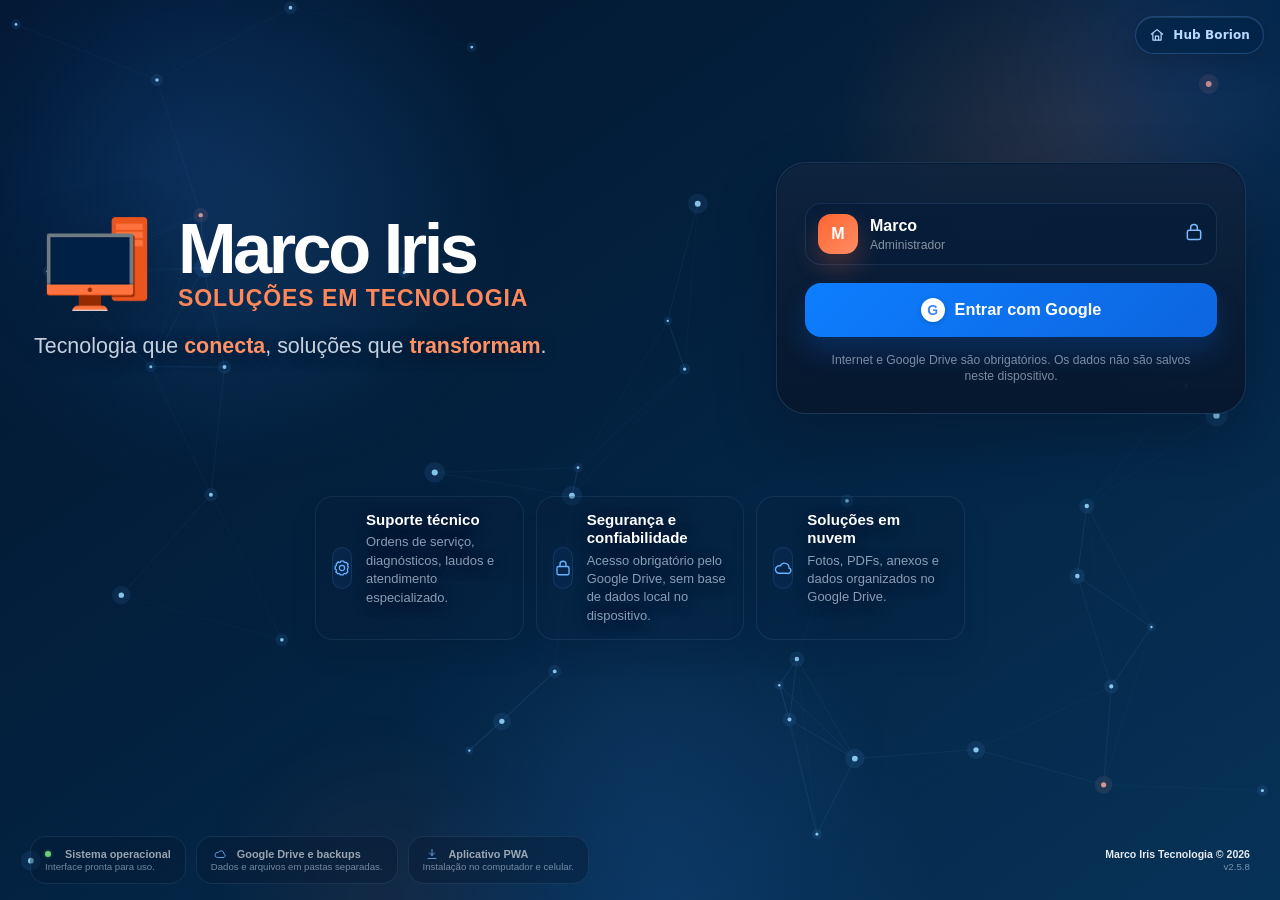
==== index.html @ aa1e4e1a "Add files via upload" ====
<!doctype html>
<html lang="pt-BR">
<head>
  <meta charset="utf-8">
  <meta name="viewport" content="width=device-width,initial-scale=1,viewport-fit=cover,interactive-widget=resizes-visual">
  <meta name="theme-color" content="#042344">
  <meta name="description" content="Gestão completa de ordens de serviço, clientes, agenda, estoque, financeiro, fotos, PDFs e anexos da Marco Iris Soluções em Tecnologia.">
  <title>Marco Iris Tecnologia</title>
  <link rel="manifest" href="manifest.json">
  <link rel="icon" href="icon-192.png">
  <link rel="apple-touch-icon" href="apple-touch-icon.png">
  <link rel="stylesheet" href="css/app.css?v=2.5.8">
  <link rel="stylesheet" href="css/mobile-borion.css?v=2.5.8">
  <link rel="stylesheet" href="css/borion-hub.css?v=2.5.8">
  <link rel="stylesheet" href="css/pts-completo.css?v=2.5.8">
  <link rel="stylesheet" href="css/validacao-final.css?v=2.5.8">
  <link rel="stylesheet" href="css/personalization-v221.css?v=2.5.8">
  <link rel="stylesheet" href="css/v227-corrections.css?v=2.5.8">
  <link rel="stylesheet" href="css/v255-marco-review.css?v=2.5.8">
  <link rel="stylesheet" href="css/v256-final-adjustments.css?v=2.5.8">
</head>
<body>
  <div id="root"></div>
  <div id="modal-root"></div>
  <div id="toast-root" aria-live="polite"></div>
  <div id="confirm-root"></div>
  <input id="json-import" type="file" accept="application/json,.json" hidden>
  <input id="media-import" type="file" accept="*/*" multiple webkitdirectory directory hidden>
  <script defer src="js/data/initial-data.js?v=2.5.8"></script>
  <script defer src="js/services/storage.js?v=2.5.8"></script>
  <script defer src="js/services/identifiers.js?v=2.5.8"></script>
  <script defer src="js/services/phone.js?v=2.5.8"></script>
  <script defer src="js/services/money.js?v=2.5.8"></script>
  <script defer src="js/services/finance-status.js?v=2.5.8"></script>
  <script defer src="js/services/stock-health.js?v=2.5.8"></script>
  <script defer src="js/services/google-drive.js?v=2.5.8"></script>
  <script defer src="js/vendor/qrcode-local.js?v=2.5.8"></script>
  <script defer src="js/services/pdf.js?v=2.5.8"></script>
  <script defer src="js/services/borion-interop-source.js?v=2.5.8"></script>
  <script defer src="js/app.js?v=2.5.8"></script>
  <script defer src="js/legacy-migration-v253.js?v=2.5.8"></script>
  <script defer src="js/personalization-v221.js?v=2.5.8"></script>
  <script defer src="js/pts-completo.js?v=2.5.8"></script>
  <script defer src="js/mobile-experience.js?v=2.5.8"></script>
    <script defer src="js/borion-hub.js?v=2.5.8"></script>
  <script defer src="js/v227-corrections.js?v=2.5.8"></script>
  <script defer src="js/v255-marco-review.js?v=2.5.8"></script>
  <script defer src="js/v256-final-adjustments.js?v=2.5.8"></script>
<script>window.addEventListener('load',()=>window.MarcoBorionInterop?.start(()=>STATE));</script>
</body>
</html>
---- css/app.css ----
:root{
  --navy-950:#031a33;
  --navy-900:#042344;
  --navy-800:#07345f;
  --navy-700:#0a477b;
  --blue:#0c65d9;
  --blue-soft:#dcecff;
  --orange:#ff642f;
  --orange-dark:#dc4818;
  --orange-soft:#fff0e9;
  --ink:#122033;
  --muted:#6c7b8f;
  --line:rgba(4,35,68,.12);
  --surface:rgba(249,252,255,.90);
  --surface-strong:rgba(255,255,255,.97);
  --danger:#c93636;
  --success:#14865e;
  --warning:#b56a00;
  --shadow:0 18px 48px rgba(3,26,51,.12);
  --shadow-soft:0 8px 24px rgba(3,26,51,.08);
  --radius:22px;
  --radius-sm:14px;
  --sidebar:270px;
  color-scheme:light;
}
*{box-sizing:border-box}
html,body{margin:0;min-height:100%;font-family:Inter,ui-sans-serif,-apple-system,BlinkMacSystemFont,"Segoe UI",Roboto,Arial,sans-serif;color:var(--ink);background:#eaf2fb}
body{min-height:100vh;overflow-x:hidden}
button,input,select,textarea{font:inherit}
button{cursor:pointer}
a{color:inherit}
.hidden{display:none!important}
.muted{color:var(--muted)}
.small{font-size:.84rem}
.nowrap{white-space:nowrap}
.spacer{flex:1}
.text-right{text-align:right}
.danger-text{color:var(--danger)}
.success-text{color:var(--success)}

.app-bg{
  min-height:100vh;
  background:
    radial-gradient(circle at 14% 8%,rgba(12,101,217,.18),transparent 28%),
    radial-gradient(circle at 90% 4%,rgba(255,100,47,.14),transparent 25%),
    linear-gradient(145deg,#dce9f7 0%,#f5f8fc 48%,#e9f1f8 100%);
}
.app-shell{display:grid;grid-template-columns:var(--sidebar) minmax(0,1fr);min-height:100vh}
.sidebar{
  position:sticky;top:0;height:100vh;padding:20px 14px 18px;overflow:auto;
  background:linear-gradient(180deg,rgba(3,26,51,.98),rgba(4,35,68,.95));
  color:#fff;border-right:1px solid rgba(255,255,255,.07);z-index:20;
}
.brand{display:flex;align-items:center;gap:12px;padding:8px 10px 20px}
.brand img{width:46px;height:46px;border-radius:14px;object-fit:cover;box-shadow:0 8px 22px rgba(0,0,0,.22)}
.brand strong{display:block;font-size:1.03rem;letter-spacing:.01em}
.brand small{display:block;color:#ff9a75;margin-top:2px;font-size:.76rem}
.nav-section{font-size:.68rem;text-transform:uppercase;letter-spacing:.12em;color:rgba(255,255,255,.42);padding:16px 14px 7px}
.nav-btn{width:100%;border:0;background:transparent;color:rgba(255,255,255,.76);display:flex;align-items:center;gap:12px;padding:11px 13px;border-radius:14px;text-align:left;transition:.18s ease;margin:2px 0}
.nav-btn svg{width:19px;height:19px;flex:0 0 19px}
.nav-btn:hover{background:rgba(255,255,255,.08);color:#fff;transform:translateX(2px)}
.nav-btn.active{background:linear-gradient(135deg,rgba(255,100,47,.26),rgba(255,100,47,.12));color:#fff;box-shadow:inset 0 0 0 1px rgba(255,143,103,.18)}
.sidebar-footer{margin-top:18px;padding:14px;border-top:1px solid rgba(255,255,255,.08)}
.save-status{font-size:.75rem;color:rgba(255,255,255,.6);line-height:1.4}.save-status[data-tone="ok"]{color:#92e2c1}.save-status[data-tone="warn"]{color:#ffd294}
.main{min-width:0}
.topbar{position:sticky;top:0;z-index:15;display:flex;align-items:center;gap:14px;padding:14px 24px;background:rgba(243,248,252,.92);backdrop-filter:blur(18px);border-bottom:1px solid var(--line)}
.mobile-menu{display:none}
.view-heading{min-width:180px}.view-heading h1{font-size:1.2rem;margin:0}.view-heading small{color:var(--muted)}
.global-search{flex:1;max-width:620px;position:relative}.global-search svg{position:absolute;left:14px;top:50%;transform:translateY(-50%);width:18px;color:var(--muted)}
.global-search input{width:100%;border:1px solid var(--line);background:rgba(255,255,255,.92);border-radius:999px;padding:11px 15px 11px 42px;outline:none;box-shadow:0 5px 18px rgba(3,26,51,.05)}
.global-search input:focus{border-color:rgba(12,101,217,.45);box-shadow:0 0 0 4px rgba(12,101,217,.09)}
.top-actions{display:flex;gap:8px;align-items:center}
.icon-btn{border:1px solid var(--line);background:rgba(255,255,255,.94);width:42px;height:42px;border-radius:14px;display:grid;place-items:center;color:var(--navy-900);box-shadow:var(--shadow-soft)}
.icon-btn:hover{transform:translateY(-1px)}
.icon-btn svg{width:19px}
.content{padding:24px;max-width:1680px;margin:0 auto}

.hero{position:relative;overflow:hidden;border-radius:30px;padding:30px;color:#fff;background:linear-gradient(120deg,var(--navy-950),var(--navy-800));box-shadow:var(--shadow);min-height:210px}
.hero:after{content:"";position:absolute;right:-70px;top:-100px;width:440px;height:440px;background:radial-gradient(circle,rgba(12,101,217,.58),transparent 66%)}
.hero:before{content:"";position:absolute;right:20%;bottom:-180px;width:350px;height:350px;background:radial-gradient(circle,rgba(255,100,47,.3),transparent 66%)}
.hero-content{position:relative;z-index:2;display:flex;gap:26px;justify-content:space-between;align-items:flex-end}
.hero h2{font-size:clamp(1.8rem,4vw,3.4rem);line-height:1;margin:0 0 8px}.hero p{margin:0;color:rgba(255,255,255,.72);max-width:680px}
.hero-clock{text-align:right}.hero-clock strong{font-size:3.8rem;line-height:.9;font-weight:300;letter-spacing:-.06em}.hero-clock small{display:block;color:#ffb69d;margin-top:10px}

.grid{display:grid;gap:18px}.grid.kpis{grid-template-columns:repeat(4,minmax(0,1fr));margin:20px 0}.grid.two{grid-template-columns:repeat(2,minmax(0,1fr))}.grid.three{grid-template-columns:repeat(3,minmax(0,1fr))}
.card{background:var(--surface);border:1px solid rgba(255,255,255,.72);border-radius:var(--radius);box-shadow:var(--shadow-soft);padding:20px;backdrop-filter:blur(12px)}
.card-header{display:flex;align-items:flex-start;justify-content:space-between;gap:14px;margin-bottom:16px}.card-header h2,.card-header h3{margin:0}.card-header h2{font-size:1.13rem}.card-header h3{font-size:1rem}.card-header p{margin:4px 0 0;color:var(--muted);font-size:.86rem}
.kpi{display:flex;align-items:center;gap:14px}.kpi-icon{width:48px;height:48px;border-radius:16px;display:grid;place-items:center;background:var(--blue-soft);color:var(--blue)}.kpi-icon.orange{background:var(--orange-soft);color:var(--orange)}.kpi-icon.green{background:#ddf6eb;color:var(--success)}.kpi-icon.red{background:#fde7e7;color:var(--danger)}.kpi-icon svg{width:23px}
.kpi small{color:var(--muted);display:block}.kpi strong{font-size:1.5rem;display:block;margin-top:2px}.kpi .delta{font-size:.76rem;margin-top:4px;color:var(--muted)}

.toolbar{display:flex;gap:10px;align-items:center;justify-content:space-between;margin-bottom:16px;flex-wrap:wrap}.toolbar-left,.toolbar-right{display:flex;gap:9px;align-items:center;flex-wrap:wrap}
.btn{border:0;border-radius:13px;padding:10px 15px;display:inline-flex;align-items:center;justify-content:center;gap:8px;font-weight:700;transition:.16s ease;text-decoration:none;white-space:nowrap}.btn svg{width:17px;height:17px}.btn.primary{color:#fff;background:linear-gradient(135deg,var(--orange),#ff7e50);box-shadow:0 8px 20px rgba(255,100,47,.24)}.btn.primary:hover{transform:translateY(-1px);box-shadow:0 12px 24px rgba(255,100,47,.3)}.btn.secondary{background:#fff;color:var(--navy-900);border:1px solid var(--line)}.btn.ghost{background:transparent;color:var(--navy-900)}.btn.danger{background:#fff0f0;color:var(--danger);border:1px solid rgba(201,54,54,.15)}.btn.success{background:#e2f7ee;color:var(--success)}.btn.compact{padding:7px 10px;border-radius:10px;font-size:.82rem}.btn:disabled{opacity:.48;cursor:not-allowed;transform:none!important}
.segmented{display:flex;gap:3px;background:rgba(4,35,68,.07);padding:4px;border-radius:13px}.segmented button{border:0;background:transparent;border-radius:10px;padding:7px 10px;color:var(--muted)}.segmented button.active{background:#fff;color:var(--navy-900);box-shadow:0 3px 10px rgba(3,26,51,.09)}
.filter-control{border:1px solid var(--line);background:#fff;border-radius:12px;padding:9px 11px;color:var(--ink);outline:none}

.table-wrap{overflow:auto;border-radius:16px;border:1px solid var(--line);background:rgba(255,255,255,.95)}.table{width:100%;border-collapse:collapse;min-width:820px}.table th{font-size:.75rem;text-transform:uppercase;letter-spacing:.06em;color:var(--muted);text-align:left;background:#f6f9fc;padding:12px 14px;border-bottom:1px solid var(--line);position:sticky;top:0;z-index:1}.table td{padding:13px 14px;border-bottom:1px solid rgba(4,35,68,.07);vertical-align:top}.table tr:last-child td{border-bottom:0}.table tbody tr:hover{background:#f9fbfd}.table .actions{display:flex;justify-content:flex-end;gap:5px}.table .actions button{border:0;background:transparent;border-radius:9px;padding:6px;color:var(--muted)}.table .actions button:hover{background:#edf3f8;color:var(--navy-900)}
.list{display:grid;gap:10px}.list-row{display:flex;gap:14px;align-items:center;background:rgba(255,255,255,.93);border:1px solid var(--line);border-radius:16px;padding:13px 14px;transition:.16s ease}.list-row:hover{transform:translateY(-1px);box-shadow:var(--shadow-soft)}.list-row-main{min-width:0;flex:1}.list-row-main strong{display:block}.list-row-main small{color:var(--muted);display:block;margin-top:3px}.list-row-side{text-align:right}.list-row-actions{display:flex;gap:5px}
.badge{display:inline-flex;align-items:center;gap:5px;border-radius:999px;padding:5px 9px;font-size:.74rem;font-weight:800;background:#edf2f7;color:var(--muted)}.badge.ok{background:#e1f6ed;color:var(--success)}.badge.warn{background:#fff2dd;color:var(--warning)}.badge.danger{background:#fde7e7;color:var(--danger)}.badge.blue{background:#e4efff;color:var(--blue)}.badge.orange{background:var(--orange-soft);color:var(--orange-dark)}
.status-dot{width:7px;height:7px;border-radius:50%;background:currentColor}
.empty{padding:44px 20px;text-align:center;color:var(--muted)}.empty svg{width:42px;height:42px;opacity:.45;margin-bottom:8px}

.form-grid{display:grid;grid-template-columns:repeat(2,minmax(0,1fr));gap:14px}.form-grid.three{grid-template-columns:repeat(3,minmax(0,1fr))}.field{display:flex;flex-direction:column;gap:6px}.field.full{grid-column:1/-1}.field label{font-size:.79rem;font-weight:800;color:#45556b}.field input,.field select,.field textarea{width:100%;border:1px solid var(--line);border-radius:12px;background:rgba(255,255,255,.92);padding:10px 11px;outline:none;color:var(--ink)}.field textarea{resize:vertical;min-height:96px}.field input:focus,.field select:focus,.field textarea:focus{border-color:rgba(12,101,217,.45);box-shadow:0 0 0 4px rgba(12,101,217,.08)}.field-help{font-size:.73rem;color:var(--muted)}
.inline-fields{display:flex;gap:10px;align-items:end}.inline-fields>*{flex:1}
.checkbox{display:flex;gap:9px;align-items:center}.checkbox input{width:18px;height:18px}
.form-section{border:1px solid var(--line);border-radius:18px;padding:16px;margin-top:14px;background:rgba(255,255,255,.68)}.form-section-title{display:flex;align-items:center;justify-content:space-between;gap:12px;margin-bottom:12px}.form-section-title h3{margin:0;font-size:.95rem}
.item-editor-row{display:grid;grid-template-columns:1.3fr .7fr .45fr .65fr .65fr auto;gap:8px;align-items:end;border-bottom:1px solid var(--line);padding:10px 0}.item-editor-row:last-child{border-bottom:0}.payment-editor-row{display:grid;grid-template-columns:.75fr .8fr .7fr .7fr .7fr auto;gap:8px;align-items:end;border-bottom:1px solid var(--line);padding:10px 0}
.form-actions{position:sticky;bottom:0;margin:18px -22px -22px;padding:14px 22px;background:rgba(255,255,255,.94);border-top:1px solid var(--line);display:flex;justify-content:flex-end;gap:9px;border-radius:0 0 22px 22px;backdrop-filter:blur(12px)}

.modal-backdrop{position:fixed;inset:0;background:rgba(3,20,38,.55);z-index:100;display:flex;align-items:center;justify-content:center;padding:18px;animation:fade .16s ease}.modal{width:min(760px,100%);max-height:calc(100vh - 36px);overflow:auto;background:#f8fbfe;border:1px solid rgba(255,255,255,.72);border-radius:26px;box-shadow:0 28px 90px rgba(0,0,0,.28);animation:pop .2s ease}.modal.wide{width:min(1120px,100%)}.modal-header{position:sticky;top:0;z-index:3;display:flex;align-items:center;justify-content:space-between;gap:12px;padding:18px 22px;background:rgba(248,251,254,.95);border-bottom:1px solid var(--line);backdrop-filter:blur(14px)}.modal-header h2{margin:0;font-size:1.1rem}.modal-close{border:0;background:#edf2f7;width:34px;height:34px;border-radius:11px;display:grid;place-items:center}.modal-body{padding:22px}
@keyframes fade{from{opacity:0}to{opacity:1}}@keyframes pop{from{opacity:0;transform:scale(.975) translateY(8px)}to{opacity:1;transform:none}}
.toast{position:fixed;right:20px;bottom:20px;z-index:200;max-width:390px;background:#fff;border:1px solid var(--line);box-shadow:var(--shadow);border-radius:16px;padding:13px 15px;display:flex;gap:10px;align-items:flex-start;transform:translateY(20px);opacity:0;transition:.2s ease}.toast.show{transform:none;opacity:1}.toast.ok{border-left:4px solid var(--success)}.toast.warn{border-left:4px solid var(--warning)}.toast.error{border-left:4px solid var(--danger)}

.detail-hero{background:linear-gradient(135deg,var(--navy-950),var(--navy-800));color:#fff;border-radius:22px;padding:22px;margin-bottom:16px}.detail-hero h2{margin:0}.detail-hero p{color:rgba(255,255,255,.7)}.detail-meta{display:flex;gap:10px;flex-wrap:wrap;margin-top:14px}.detail-meta span{background:rgba(255,255,255,.1);padding:7px 10px;border-radius:999px;font-size:.8rem}
.detail-grid{display:grid;grid-template-columns:1.15fr .85fr;gap:16px}.definition-list{display:grid;grid-template-columns:160px 1fr;gap:9px 12px}.definition-list dt{color:var(--muted);font-size:.8rem}.definition-list dd{margin:0;min-width:0}
.media-grid{display:grid;grid-template-columns:repeat(3,minmax(0,1fr));gap:10px}.media-card{position:relative;aspect-ratio:4/3;border-radius:14px;overflow:hidden;background:#e9eef4;border:1px solid var(--line)}.media-card img{width:100%;height:100%;object-fit:cover}.media-card .media-overlay{position:absolute;inset:auto 0 0;padding:18px 9px 8px;background:linear-gradient(transparent,rgba(0,0,0,.75));color:#fff;font-size:.72rem}.media-card button{position:absolute;right:7px;top:7px;border:0;background:rgba(255,255,255,.9);width:29px;height:29px;border-radius:9px}.upload-zone{border:1.5px dashed rgba(12,101,217,.32);border-radius:16px;padding:22px;text-align:center;background:rgba(220,236,255,.35)}

.tabs{display:flex;gap:5px;overflow:auto;padding:4px;background:rgba(4,35,68,.06);border-radius:14px;margin-bottom:16px}.tabs button{border:0;background:transparent;padding:9px 12px;border-radius:10px;white-space:nowrap;color:var(--muted)}.tabs button.active{background:#fff;color:var(--navy-900);box-shadow:0 3px 10px rgba(3,26,51,.08);font-weight:800}
.stock-meter{height:8px;background:#e7edf3;border-radius:999px;overflow:hidden;margin-top:8px}.stock-meter span{display:block;height:100%;background:var(--blue);border-radius:inherit}.stock-meter.low span{background:var(--danger)}

body.login-page{background:#031a33;overflow:hidden}
.login-screen{position:relative;isolation:isolate;min-height:100dvh;padding:26px;display:grid;place-items:center;background:linear-gradient(145deg,#02152c 0%,#042344 42%,#07345f 100%);overflow:hidden}
.lock-network-canvas{position:absolute;inset:0;width:100%;height:100%;display:block;z-index:0;opacity:.95}
.login-screen::before{content:"";position:absolute;inset:0;z-index:1;background:radial-gradient(circle at 15% 20%,rgba(12,101,217,.20),transparent 24%),radial-gradient(circle at 82% 14%,rgba(255,100,47,.16),transparent 18%),radial-gradient(circle at 50% 100%,rgba(34,124,255,.20),transparent 26%)}
.login-screen::after{content:"";position:absolute;left:-10%;right:-10%;bottom:-110px;height:240px;z-index:1;background:radial-gradient(60% 140% at 50% 0%,rgba(52,138,255,.35),transparent 70%);filter:blur(16px)}
.lock-shell{position:relative;z-index:2;width:min(1480px,100%);display:grid;grid-template-columns:minmax(0,1.05fr) minmax(360px,.85fr);gap:clamp(32px,5vw,92px);align-items:center}
.lock-brand-panel{padding:clamp(18px,2vw,24px)}
.lock-brand-top{display:flex;align-items:center;gap:18px;margin-bottom:20px}
.lock-brand-top img{width:124px;height:124px;object-fit:contain;filter:drop-shadow(0 18px 34px rgba(0,0,0,.22))}
.lock-title{font-size:clamp(3.4rem,6vw,5.8rem);line-height:.92;margin:0;color:#fff;letter-spacing:-.05em}
.lock-subtitle{display:block;margin-top:6px;font-size:clamp(1.1rem,2.3vw,1.8rem);font-weight:700;color:#ff8c5f;letter-spacing:.02em}
.lock-tagline{margin:20px 0 0;color:rgba(255,255,255,.82);font-size:1.55rem;max-width:760px;line-height:1.35}.lock-tagline strong{color:#ff8c5f}
.lock-feature-row{display:flex;flex-wrap:wrap;gap:18px;margin-top:32px}
.lock-feature{display:flex;align-items:flex-start;gap:12px;min-width:185px;padding-right:12px;color:rgba(255,255,255,.86)}
.lock-feature + .lock-feature{border-left:1px solid rgba(255,255,255,.12);padding-left:18px}
.lock-feature-icon{width:44px;height:44px;border-radius:14px;display:grid;place-items:center;background:rgba(255,255,255,.08);border:1px solid rgba(255,255,255,.12);color:#51a1ff;backdrop-filter:blur(10px)}
.lock-feature strong{display:block;font-size:.98rem;color:#fff}.lock-feature small{display:block;margin-top:4px;font-size:.88rem;color:rgba(255,255,255,.62);line-height:1.35}
.login-card{position:relative;width:min(100%,540px);margin-left:auto;background:rgba(247,250,255,.18);border:1px solid rgba(255,255,255,.22);border-radius:34px;padding:30px;box-shadow:0 30px 90px rgba(0,0,0,.32),inset 0 1px 0 rgba(255,255,255,.15);backdrop-filter:blur(26px) saturate(140%)}
.login-card::before{content:"";position:absolute;inset:1px;border-radius:33px;background:linear-gradient(180deg,rgba(255,255,255,.08),rgba(255,255,255,.02));pointer-events:none}
.login-card > *{position:relative;z-index:1}
.login-brand{text-align:center;margin-bottom:16px}.login-brand .user-badge{width:106px;height:106px;margin:0 auto 16px;border-radius:50%;display:grid;place-items:center;border:1px solid rgba(89,165,255,.62);background:radial-gradient(circle at 30% 30%,rgba(28,117,245,.30),rgba(5,23,49,.15));box-shadow:0 0 0 6px rgba(66,130,255,.08),0 18px 38px rgba(0,0,0,.18);color:#fff}.login-brand .user-badge svg{width:44px;height:44px}.login-brand h1{margin:0;color:#fff;font-size:clamp(2rem,3.2vw,2.5rem);letter-spacing:-.03em}.login-brand p{margin:10px 0 0;color:rgba(255,255,255,.72)}
.profile-option{display:flex;align-items:center;gap:12px;border:1px solid rgba(255,255,255,.16);padding:13px 14px;border-radius:18px;margin:18px 0;background:rgba(255,255,255,.07);color:#fff;backdrop-filter:blur(12px)}
.profile-option .muted{color:rgba(255,255,255,.62)!important}
.avatar{width:46px;height:46px;border-radius:16px;background:linear-gradient(135deg,var(--orange),#ff8e65);color:#fff;display:grid;place-items:center;font-weight:900;box-shadow:0 12px 26px rgba(255,100,47,.28)}
.login-card .field{margin-top:14px}.login-card .field label{color:rgba(255,255,255,.86);font-size:.82rem}.login-card .field input{min-height:52px;border-radius:16px;border:1px solid rgba(255,255,255,.16);background:rgba(6,28,57,.26)!important;color:#fff;box-shadow:inset 0 1px 0 rgba(255,255,255,.05)}
.login-card .field input::placeholder{color:rgba(255,255,255,.42)}
.login-card .field input:focus{background:rgba(7,32,63,.4)!important;border-color:rgba(81,161,255,.74);box-shadow:0 0 0 4px rgba(81,161,255,.12)}
.login-aux{display:flex;align-items:center;justify-content:space-between;gap:12px;margin-top:12px;color:rgba(255,255,255,.74);font-size:.92rem}.login-remember{display:flex;align-items:center;gap:9px}.login-remember input{accent-color:var(--orange)}.login-link{color:#6ab3ff;text-decoration:none}.login-link:hover{text-decoration:underline}
.login-card .btn.primary{width:100%;margin-top:18px;min-height:54px;border-radius:16px;font-size:1.02rem}
.login-divider{display:flex;align-items:center;gap:12px;color:rgba(255,255,255,.42);margin:16px 0}.login-divider::before,.login-divider::after{content:"";height:1px;flex:1;background:rgba(255,255,255,.12)}
.login-card .btn.secondary{width:100%;min-height:52px;border-radius:16px;background:rgba(255,255,255,.06);border:1px solid rgba(255,255,255,.16);color:#fff}.login-card .btn.secondary:hover{background:rgba(255,255,255,.12)}
.login-security-note{margin:16px 0 0;text-align:center;color:rgba(255,255,255,.56);font-size:.8rem;line-height:1.45}
.lock-footer{position:absolute;left:0;right:0;bottom:max(16px,env(safe-area-inset-bottom));z-index:2;display:flex;align-items:center;justify-content:space-between;gap:14px;padding:0 28px}
.lock-footer-cards{display:flex;flex-wrap:wrap;gap:12px}.lock-footer-card{min-width:216px;padding:12px 16px;border-radius:18px;background:rgba(9,24,50,.28);border:1px solid rgba(255,255,255,.10);backdrop-filter:blur(16px);color:#fff;box-shadow:0 12px 24px rgba(0,0,0,.14)}
.lock-footer-card strong{display:block;font-size:.95rem}.lock-footer-card small{display:block;margin-top:4px;color:rgba(255,255,255,.62);line-height:1.35}.lock-footer-meta{text-align:right;color:rgba(255,255,255,.66);font-size:.92rem}.lock-footer-meta strong{display:block;color:#fff;font-size:1rem;margin-bottom:4px}.status-dot-live{display:inline-block;width:10px;height:10px;border-radius:50%;background:#7de27d;box-shadow:0 0 0 4px rgba(125,226,125,.14)}
@media(max-width:980px){.lock-shell{grid-template-columns:1fr;gap:24px}.lock-brand-panel,.login-card{width:min(100%,760px);margin:0 auto}.lock-title{font-size:3.2rem}.lock-tagline{font-size:1.15rem}.lock-footer{position:relative;display:grid;padding:26px 0 0;justify-content:stretch}.lock-footer-meta{text-align:left}}
@media(max-width:720px){body.login-page{overflow:auto}.login-screen{padding:20px 16px 28px}.lock-brand-top{align-items:flex-start}.lock-brand-top img{width:84px;height:84px}.lock-title{font-size:2.4rem}.lock-feature-row{display:grid;grid-template-columns:1fr;gap:10px}.lock-feature + .lock-feature{border-left:0;padding-left:0}.login-card{padding:22px;border-radius:28px}.lock-footer-cards{display:grid;grid-template-columns:1fr}.lock-footer-card{min-width:0}}

.chart-bars{display:flex;align-items:flex-end;gap:8px;height:170px;padding-top:10px}.bar-group{flex:1;display:flex;flex-direction:column;align-items:center;justify-content:flex-end;height:100%;gap:6px}.bar{width:100%;max-width:34px;border-radius:8px 8px 3px 3px;background:linear-gradient(180deg,var(--blue),var(--navy-700));min-height:3px}.bar.expense{background:linear-gradient(180deg,var(--orange),var(--orange-dark))}.bar-label{font-size:.66rem;color:var(--muted)}

.cloud-folders{display:grid;grid-template-columns:repeat(5,minmax(0,1fr));gap:8px}.cloud-folder{padding:12px;background:rgba(255,255,255,.94);border:1px solid var(--line);border-radius:13px;text-align:center}.cloud-folder svg{width:25px;color:var(--blue)}.cloud-folder strong{display:block;font-size:.78rem;margin-top:6px}.cloud-folder small{display:block;color:var(--muted);font-size:.68rem;margin-top:2px}
.audit-list{max-height:390px;overflow:auto}.audit-row{display:flex;gap:10px;padding:10px 0;border-bottom:1px solid var(--line)}.audit-row:last-child{border-bottom:0}.audit-row time{font-size:.72rem;color:var(--muted);min-width:112px}.audit-row strong{display:block;font-size:.84rem}.audit-row small{color:var(--muted)}



@media(max-width:1180px){.grid.kpis{grid-template-columns:repeat(2,minmax(0,1fr))}.grid.three{grid-template-columns:repeat(2,minmax(0,1fr))}.detail-grid{grid-template-columns:1fr}.cloud-folders{grid-template-columns:repeat(3,minmax(0,1fr))}}
@media(max-width:900px){:root{--sidebar:0px}.app-shell{display:block}.sidebar{position:fixed;left:0;top:0;width:280px;transform:translateX(-105%);transition:.22s ease;box-shadow:20px 0 60px rgba(0,0,0,.25)}body.menu-open .sidebar{transform:none}.mobile-menu{display:grid}.view-heading{min-width:0}.topbar{padding:11px 14px}.global-search{display:none}.content{padding:16px}.hero{padding:22px;min-height:180px}.hero-clock strong{font-size:2.8rem}.form-grid,.form-grid.three{grid-template-columns:1fr}.item-editor-row,.payment-editor-row{grid-template-columns:1fr 1fr}.item-editor-row>*:first-child,.payment-editor-row>*:first-child{grid-column:1/-1}.media-grid{grid-template-columns:repeat(2,minmax(0,1fr))}}
@media(max-width:620px){.grid.kpis,.grid.two,.grid.three{grid-template-columns:1fr}.hero-content{align-items:flex-start;flex-direction:column}.hero-clock{text-align:left}.top-actions .desktop-only{display:none}.card{padding:16px;border-radius:19px}.toolbar{align-items:stretch}.toolbar-left,.toolbar-right{width:100%}.toolbar .btn{flex:1}.definition-list{grid-template-columns:1fr;gap:3px}.definition-list dd{margin-bottom:9px}.cloud-folders{grid-template-columns:repeat(2,minmax(0,1fr))}.modal-backdrop{padding:0;align-items:flex-end}.modal,.modal.wide{width:100%;max-height:94vh;border-radius:24px 24px 0 0}.modal-body{padding:18px}.form-actions{margin-left:-18px;margin-right:-18px;margin-bottom:-18px;padding:13px 18px;border-radius:0}.media-grid{grid-template-columns:1fr 1fr}.item-editor-row,.payment-editor-row{grid-template-columns:1fr}.item-editor-row>*:first-child,.payment-editor-row>*:first-child{grid-column:auto}}
@media(prefers-reduced-motion:reduce){*{scroll-behavior:auto!important;animation:none!important;transition:none!important}}
.notice{margin-bottom:16px;padding:13px 14px;border:1px solid rgba(12,101,217,.18);border-radius:14px;background:#eaf3ff;color:#183957;font-size:.86rem;line-height:1.5}
.notice strong{color:var(--navy-900)}

/* v1.1.0 — acabamento Fluent/Windows 11 */
:root{
  --mica:rgba(244,248,252,.90);
  --mica-strong:rgba(255,255,255,.96);
  --focus:0 0 0 3px rgba(12,101,217,.18);
  --transition:cubic-bezier(.2,.8,.2,1);
}
html{scroll-behavior:smooth}
body::selection{background:rgba(12,101,217,.18)}
button,input,select,textarea{-webkit-tap-highlight-color:transparent}
button:focus-visible,a:focus-visible,input:focus-visible,select:focus-visible,textarea:focus-visible{
  outline:2px solid rgba(12,101,217,.75);outline-offset:2px;
}
*{scrollbar-width:thin;scrollbar-color:rgba(4,35,68,.28) transparent}
*::-webkit-scrollbar{width:10px;height:10px}
*::-webkit-scrollbar-thumb{background:rgba(4,35,68,.23);border:3px solid transparent;background-clip:padding-box;border-radius:999px}
*::-webkit-scrollbar-thumb:hover{background:rgba(4,35,68,.38);border:3px solid transparent;background-clip:padding-box}
.sidebar{backdrop-filter:blur(24px) saturate(130%)}
.sidebar::before{content:"";position:fixed;inset:0 auto 0 0;width:var(--sidebar);pointer-events:none;background:linear-gradient(120deg,rgba(255,255,255,.045),transparent 45%)}
.nav-btn,.btn,.icon-btn,.list-row,.card,.media-card,.segmented button,.tabs button{transition:transform .2s var(--transition),box-shadow .2s var(--transition),background-color .2s ease,border-color .2s ease,color .2s ease,opacity .2s ease}
.nav-btn:active,.btn:active,.icon-btn:active{transform:scale(.975)}
.topbar{background:var(--mica);backdrop-filter:blur(28px) saturate(150%)}
.global-search input{background:var(--mica-strong);transition:border-color .18s ease,box-shadow .18s ease,background .18s ease}
.global-search input:focus{background:#fff;box-shadow:var(--focus),0 10px 30px rgba(3,26,51,.08)}
.icon-btn{background:var(--mica-strong)}
.icon-btn:hover{transform:translateY(-2px);box-shadow:0 10px 28px rgba(3,26,51,.12)}
.card{background:var(--mica-strong);box-shadow:0 1px 0 rgba(255,255,255,.8) inset,var(--shadow-soft)}
.card:hover{border-color:rgba(12,101,217,.15)}
.kpi:hover{transform:translateY(-2px);box-shadow:0 15px 34px rgba(3,26,51,.11)}
.btn.secondary:hover,.btn.ghost:hover{background:#f7fbff;border-color:rgba(12,101,217,.24)}
.btn.danger:hover{background:#ffe6e6;border-color:rgba(201,54,54,.28)}
.btn.success:hover{background:#d3f3e6}
.table-wrap{box-shadow:0 1px 0 rgba(255,255,255,.8) inset}
.table tbody tr{transition:background-color .14s ease,transform .14s ease}
.table tbody tr:hover{background:#f4f8fc}
.table .actions button:hover{transform:translateY(-1px)}
.list-row:hover{transform:translateY(-2px);border-color:rgba(12,101,217,.18);box-shadow:0 12px 28px rgba(3,26,51,.1)}
.field input,.field select,.field textarea{transition:border-color .18s ease,box-shadow .18s ease,background .18s ease}
.field input:hover,.field select:hover,.field textarea:hover{border-color:rgba(4,35,68,.22)}
.field input:focus,.field select:focus,.field textarea:focus{background:#fff;box-shadow:var(--focus)}
.modal-backdrop{backdrop-filter:blur(8px)}
.modal{background:rgba(248,251,254,.96);box-shadow:0 36px 100px rgba(0,0,0,.34),0 1px 0 rgba(255,255,255,.85) inset}
.modal-close{transition:.18s var(--transition)}
.modal-close:hover{transform:rotate(5deg) scale(1.05);background:#e2eaf2}
.form-actions{box-shadow:0 -10px 28px rgba(3,26,51,.04)}
.badge{border:1px solid rgba(4,35,68,.05)}
.media-card:hover{transform:translateY(-2px);box-shadow:0 14px 30px rgba(3,26,51,.13)}
.upload-zone{transition:border-color .18s ease,background .18s ease,transform .18s var(--transition)}
.upload-zone:hover{border-color:rgba(12,101,217,.58);background:rgba(220,236,255,.58);transform:translateY(-1px)}
.diagnostic-list{display:grid;gap:8px}
.diagnostic-row{display:flex;gap:11px;align-items:flex-start;padding:11px 12px;border-radius:14px;border:1px solid var(--line);background:rgba(255,255,255,.95)}
.diagnostic-row>div:first-child{width:34px;height:34px;display:grid;place-items:center;border-radius:10px;background:#e8f1ff;color:var(--blue);flex:0 0 34px}
.diagnostic-row.warn>div:first-child{background:#fff2dd;color:var(--warning)}
.diagnostic-row.danger>div:first-child{background:#fde7e7;color:var(--danger)}
.diagnostic-row strong{display:block;font-size:.86rem}.diagnostic-row small{display:block;color:var(--muted);margin-top:3px;line-height:1.4}
.compact-empty{padding:22px 12px}
.file-list{display:grid;gap:8px}
.file-row{display:flex;align-items:center;gap:12px;padding:11px 12px;background:rgba(255,255,255,.95);border:1px solid var(--line);border-radius:14px}
.file-row:hover{border-color:rgba(12,101,217,.2);box-shadow:var(--shadow-soft)}
.file-row .file-icon{width:40px;height:40px;border-radius:12px;display:grid;place-items:center;background:#e8f1ff;color:var(--blue);flex:0 0 40px}
.file-row .file-main{flex:1;min-width:0}.file-row .file-main strong,.file-row .file-main small{display:block;overflow:hidden;text-overflow:ellipsis;white-space:nowrap}.file-row .file-main small{color:var(--muted);margin-top:3px}
@keyframes viewIn{from{opacity:0;transform:translateY(7px)}to{opacity:1;transform:none}}
#view-root>*{animation:viewIn .28s var(--transition)}
@media(max-width:900px){.sidebar::before{width:280px}.topbar{backdrop-filter:blur(22px) saturate(145%)}}
@media(prefers-reduced-motion:reduce){html{scroll-behavior:auto}#view-root>*{animation:none}}

/* =========================================================
   Marco Iris Tecnologia v1.3.0 — Futuristic Glass real
   Fundo tecnológico, bloqueio funcional e caixas foscas.
   ========================================================= */
:root{
  --ink:#edf6ff;
  --muted:#9db3cb;
  --line:rgba(130,184,240,.15);
  --surface:rgba(13,39,72,.88);
  --surface-strong:rgba(17,45,81,.94);
  --mica:rgba(8,30,59,.90);
  --mica-strong:rgba(14,41,76,.94);
  --shadow:0 22px 58px rgba(0,8,22,.32);
  --shadow-soft:0 12px 32px rgba(0,8,22,.24);
  color-scheme:dark;
}
html,body{background:#02152c;color:var(--ink)}
body:not(.login-page){background:#02152c}
.app-bg{
  position:relative;
  isolation:isolate;
  min-height:100vh;
  background:
    radial-gradient(circle at 12% 8%,rgba(23,105,224,.24),transparent 27%),
    radial-gradient(circle at 89% 3%,rgba(255,100,47,.15),transparent 20%),
    radial-gradient(circle at 48% 106%,rgba(20,107,230,.24),transparent 34%),
    linear-gradient(145deg,#02152c 0%,#042344 52%,#031a33 100%);
}
.app-bg::before{
  content:"";
  position:fixed;
  inset:0;
  pointer-events:none;
  z-index:-1;
  opacity:.34;
  background-image:
    linear-gradient(rgba(86,157,241,.055) 1px,transparent 1px),
    linear-gradient(90deg,rgba(86,157,241,.045) 1px,transparent 1px);
  background-size:58px 58px;
  mask-image:linear-gradient(to bottom,rgba(0,0,0,.82),transparent 94%);
}
.app-bg::after{
  content:"";
  position:fixed;
  inset:auto -12% -160px -12%;
  height:350px;
  pointer-events:none;
  z-index:-1;
  background:radial-gradient(60% 90% at 50% 0%,rgba(40,126,255,.30),transparent 72%);
  filter:blur(22px);
}
.app-shell{position:relative}
.sidebar{
  background:linear-gradient(180deg,rgba(3,22,46,.94),rgba(4,30,59,.90));
  border-right:1px solid rgba(120,181,244,.13);
  box-shadow:18px 0 58px rgba(0,8,22,.20),inset -1px 0 0 rgba(255,255,255,.025);
  backdrop-filter:blur(30px) saturate(140%);
}
.sidebar::before{background:linear-gradient(120deg,rgba(255,255,255,.055),transparent 42%)}
.brand{border-bottom:1px solid rgba(255,255,255,.07);margin-bottom:6px}
.brand img{box-shadow:0 12px 28px rgba(0,0,0,.32),0 0 0 1px rgba(255,255,255,.08)}
.nav-btn{color:rgba(228,241,255,.75);border:1px solid transparent}
.nav-btn:hover{background:rgba(78,145,224,.11);border-color:rgba(103,165,235,.10);color:#fff}
.nav-btn.active{
  background:linear-gradient(135deg,rgba(255,100,47,.24),rgba(28,103,199,.14));
  border-color:rgba(255,134,91,.22);
  box-shadow:inset 0 1px 0 rgba(255,255,255,.06),0 10px 28px rgba(0,0,0,.14);
}
.lock-sidebar-btn{margin-top:8px;border-color:rgba(112,170,234,.12);background:rgba(78,145,224,.06)}
.topbar{
  background:rgba(4,27,54,.86)!important;
  border-bottom:1px solid rgba(123,180,238,.13);
  box-shadow:0 10px 30px rgba(0,8,22,.16),inset 0 1px 0 rgba(255,255,255,.025);
  backdrop-filter:blur(30px) saturate(145%);
}
.view-heading h1{color:#fff}.view-heading small{color:#95abc3}
.global-search input,.filter-control{
  color:#eef7ff;
  background:rgba(11,36,68,.88)!important;
  border-color:rgba(126,182,240,.14)!important;
  box-shadow:inset 0 1px 0 rgba(255,255,255,.035),0 8px 22px rgba(0,8,22,.12)!important;
}
.global-search input::placeholder{color:#7790aa}
.global-search input:focus,.filter-control:focus{background:rgba(14,43,80,.98)!important;border-color:rgba(74,150,240,.56)!important;box-shadow:0 0 0 4px rgba(34,116,220,.15)!important}
.icon-btn{
  color:#dbeeff;
  background:rgba(13,40,74,.92)!important;
  border-color:rgba(126,182,240,.15)!important;
  box-shadow:inset 0 1px 0 rgba(255,255,255,.045),0 10px 24px rgba(0,8,22,.17)!important;
}
.icon-btn:hover{background:rgba(18,51,91,.98)!important;border-color:rgba(95,166,244,.30)!important}
.lock-top-btn{color:#ff9872!important;border-color:rgba(255,118,70,.22)!important}
.content{position:relative}
.hero{
  background:
    radial-gradient(circle at 88% 15%,rgba(31,119,241,.46),transparent 32%),
    radial-gradient(circle at 70% 110%,rgba(255,100,47,.24),transparent 36%),
    linear-gradient(120deg,rgba(3,22,47,.98),rgba(7,52,95,.96));
  border:1px solid rgba(121,181,242,.16);
  box-shadow:0 28px 70px rgba(0,8,22,.30),inset 0 1px 0 rgba(255,255,255,.05);
}
.hero::after{opacity:.72}.hero::before{opacity:.8}
.hero h2{color:#fff}.hero p{color:rgba(224,239,255,.72)}
.card{
  color:var(--ink);
  background:linear-gradient(145deg,rgba(18,48,84,.92),rgba(10,34,66,.88))!important;
  border:1px solid rgba(126,184,242,.15)!important;
  box-shadow:inset 0 1px 0 rgba(255,255,255,.05),0 16px 38px rgba(0,8,22,.25)!important;
  backdrop-filter:blur(20px) saturate(125%);
}
.card:hover{border-color:rgba(90,162,243,.28)!important;box-shadow:inset 0 1px 0 rgba(255,255,255,.065),0 19px 44px rgba(0,8,22,.29)!important}
.card-header h2,.card-header h3,.kpi strong,.list-row-main strong{color:#f1f7ff}
.card-header p,.kpi small,.kpi .delta,.list-row-main small,.muted{color:#9eb3c9!important}
.kpi-icon{box-shadow:inset 0 1px 0 rgba(255,255,255,.06),0 10px 22px rgba(0,0,0,.13)}
.kpi-icon.blue{background:rgba(31,119,241,.18);color:#66aeff}
.kpi-icon.orange{background:rgba(255,100,47,.18);color:#ff976f}
.kpi-icon.green{background:rgba(28,191,126,.15);color:#55d59f}
.kpi-icon.red{background:rgba(225,75,75,.16);color:#ff8585}
.list-row,.cloud-folder,.diagnostic-row,.file-row{
  color:#edf6ff;
  background:rgba(7,29,57,.76)!important;
  border-color:rgba(126,184,242,.12)!important;
  box-shadow:inset 0 1px 0 rgba(255,255,255,.025);
  backdrop-filter:blur(12px);
}
.list-row:hover,.file-row:hover{background:rgba(12,39,73,.90)!important;border-color:rgba(92,163,240,.24)!important}
.table-wrap{
  background:rgba(5,25,51,.68)!important;
  border-color:rgba(126,184,242,.12)!important;
  box-shadow:inset 0 1px 0 rgba(255,255,255,.03),0 10px 28px rgba(0,8,22,.12)!important;
}
.table{color:#eaf4ff}
.table th{background:rgba(7,30,59,.96)!important;color:#94abc3;border-bottom-color:rgba(126,184,242,.13)!important}
.table td{border-bottom-color:rgba(126,184,242,.075)!important}
.table tbody tr:hover{background:rgba(39,102,171,.12)!important}
.table .actions button{color:#92a9c1}.table .actions button:hover{background:rgba(74,145,222,.16)!important;color:#fff}
.btn.secondary,.btn.ghost{
  color:#e7f3ff!important;
  background:rgba(12,39,73,.86)!important;
  border:1px solid rgba(126,184,242,.16)!important;
  box-shadow:inset 0 1px 0 rgba(255,255,255,.035);
}
.btn.secondary:hover,.btn.ghost:hover{background:rgba(20,54,95,.98)!important;border-color:rgba(92,163,240,.30)!important}
.btn.danger{background:rgba(120,28,39,.28)!important;color:#ff9c9c!important;border-color:rgba(255,112,112,.18)!important}
.btn.success{background:rgba(16,111,78,.28)!important;color:#77e2b7!important}
.segmented,.tabs{background:rgba(2,20,42,.62)!important;border:1px solid rgba(126,184,242,.10)}
.segmented button,.tabs button{color:#8fa7c0!important}
.segmented button.active,.tabs button.active{background:rgba(24,58,101,.96)!important;color:#fff!important;box-shadow:inset 0 1px 0 rgba(255,255,255,.05),0 8px 18px rgba(0,0,0,.16)!important}
.field label{color:#b9cbe0!important}
.field input,.field select,.field textarea{
  color:#edf6ff!important;
  background:rgba(5,27,55,.82)!important;
  border-color:rgba(126,184,242,.14)!important;
  box-shadow:inset 0 1px 0 rgba(255,255,255,.025);
}
.field input::placeholder,.field textarea::placeholder{color:#6f89a4}
.field input:hover,.field select:hover,.field textarea:hover{border-color:rgba(89,162,241,.30)!important}
.field input:focus,.field select:focus,.field textarea:focus{background:rgba(7,34,66,.98)!important;border-color:rgba(76,153,242,.62)!important;box-shadow:0 0 0 4px rgba(35,116,219,.15)!important}
.field select option{background:#06264a;color:#edf6ff}
.modal-backdrop{background:rgba(0,9,23,.72)!important;backdrop-filter:blur(14px)!important}
.modal{
  color:#edf6ff;
  background:linear-gradient(145deg,rgba(16,46,82,.98),rgba(6,28,56,.98))!important;
  border-color:rgba(126,184,242,.17)!important;
  box-shadow:0 40px 110px rgba(0,0,0,.52),inset 0 1px 0 rgba(255,255,255,.05)!important;
}
.modal-header{background:rgba(7,31,61,.95)!important;border-bottom-color:rgba(126,184,242,.12)!important}
.modal-close{background:rgba(22,58,99,.86)!important;color:#eaf4ff!important}
.form-actions{background:rgba(6,27,54,.94)!important;border-top-color:rgba(126,184,242,.12)!important}
.notice{background:rgba(29,94,170,.18)!important;color:#bfdcff!important;border-color:rgba(79,153,239,.22)!important}.notice strong{color:#f3f8ff!important}
.detail-hero{border:1px solid rgba(126,184,242,.15);box-shadow:0 16px 38px rgba(0,8,22,.24)}
.detail-meta span{background:rgba(255,255,255,.08);border:1px solid rgba(255,255,255,.07)}
.upload-zone{background:rgba(23,91,165,.14)!important;border-color:rgba(76,153,242,.32)!important;color:#bcd8f5}
.upload-zone:hover{background:rgba(30,105,190,.22)!important;border-color:rgba(94,172,255,.60)!important}
.media-card{background:#061e3b!important;border-color:rgba(126,184,242,.14)!important}
.media-card button{background:rgba(7,30,59,.90)!important;color:#fff!important}
.toast{background:rgba(11,38,72,.97)!important;color:#edf6ff;border-color:rgba(126,184,242,.16)!important;box-shadow:0 22px 52px rgba(0,0,0,.38)!important}
.badge{border-color:rgba(255,255,255,.045)!important}.badge.blue{background:rgba(31,119,241,.18)!important;color:#72b5ff!important}.badge.orange{background:rgba(255,100,47,.17)!important;color:#ff9871!important}.badge.ok{background:rgba(22,158,103,.18)!important;color:#62dca9!important}.badge.warn{background:rgba(201,124,0,.17)!important;color:#ffd07a!important}.badge.danger{background:rgba(201,54,54,.19)!important;color:#ff9696!important}
.empty{color:#8198b1}.stock-meter{background:rgba(255,255,255,.08)}


/* Tela de bloqueio/login: versão funcional e visual definitivo. */
body.login-page{overflow:hidden!important;background:#02152c!important}
.login-screen{padding:28px 30px 138px!important;background:linear-gradient(145deg,#02142b 0%,#032344 44%,#052e55 100%)!important}
.lock-network-canvas{z-index:0!important;opacity:1!important}
.lock-orb{position:absolute;z-index:1;border-radius:50%;pointer-events:none;filter:blur(28px);opacity:.55}
.lock-orb-one{width:420px;height:420px;right:-130px;top:-180px;background:radial-gradient(circle,rgba(25,111,235,.60),transparent 69%)}
.lock-orb-two{width:360px;height:360px;left:22%;bottom:-220px;background:radial-gradient(circle,rgba(255,100,47,.28),transparent 70%)}
.lock-shell{z-index:2!important;grid-template-columns:minmax(0,1.08fr) minmax(390px,.82fr)!important;max-width:1510px!important}
.lock-brand-panel{max-width:850px}
.lock-brand-top img{width:138px!important;height:112px!important;object-fit:contain!important;filter:drop-shadow(0 22px 38px rgba(0,0,0,.34))!important}
.lock-title{font-size:clamp(3.5rem,5.7vw,5.6rem)!important;text-shadow:0 14px 38px rgba(0,0,0,.24)}
.lock-subtitle{color:#ff7b49!important;text-shadow:0 8px 24px rgba(255,100,47,.18)}
.lock-feature-icon{background:rgba(9,38,75,.74)!important;border-color:rgba(104,174,247,.17)!important;box-shadow:inset 0 1px 0 rgba(255,255,255,.04),0 10px 24px rgba(0,8,22,.18)}
.login-card{
  background:linear-gradient(145deg,rgba(13,43,80,.86),rgba(5,28,57,.83))!important;
  border:1px solid rgba(142,195,248,.22)!important;
  box-shadow:0 36px 100px rgba(0,6,18,.46),inset 0 1px 0 rgba(255,255,255,.075)!important;
  backdrop-filter:blur(30px) saturate(138%)!important;
}
.login-card::before{background:linear-gradient(180deg,rgba(255,255,255,.055),rgba(255,255,255,.008))!important}
.login-brand .user-badge{background:radial-gradient(circle at 30% 28%,rgba(42,129,247,.40),rgba(4,25,53,.46))!important;border-color:rgba(101,174,251,.58)!important}
.profile-option{background:rgba(4,25,51,.58)!important;border-color:rgba(130,184,240,.15)!important}
.profile-lock{color:#7bbaff}
.login-pin-field{margin-top:16px!important}
.login-input-wrap{position:relative}.login-input-wrap>svg{position:absolute;left:16px;top:50%;transform:translateY(-50%);z-index:2;color:#82baff;width:19px}.login-input-wrap input{padding-left:48px!important;width:100%}
.login-card .field input{background:rgba(2,20,43,.72)!important;border-color:rgba(132,187,243,.16)!important}
.login-card .field input:focus{background:rgba(3,26,54,.96)!important}
.login-open-notice{display:grid;gap:5px;padding:15px 16px;margin-top:15px;border-radius:17px;background:rgba(20,119,82,.17);border:1px solid rgba(88,219,164,.19);color:#d8f5e8}.login-open-notice strong{color:#79e0b3}.login-open-notice span{font-size:.84rem;color:rgba(218,245,232,.68);line-height:1.42}
.login-local-status{display:flex;align-items:center;gap:7px;color:#8fd4b3}.login-local-status>span{width:8px;height:8px;border-radius:50%;background:#61db9f;box-shadow:0 0 0 4px rgba(97,219,159,.12)}
.login-enter{background:linear-gradient(135deg,#ff642f,#ff7f50)!important;box-shadow:0 15px 32px rgba(255,100,47,.32)!important}
.login-enter:hover{box-shadow:0 20px 40px rgba(255,100,47,.40)!important}
.login-error{animation:loginShake .34s ease!important;border-color:#ff7b7b!important;box-shadow:0 0 0 4px rgba(255,74,74,.15)!important}
@keyframes loginShake{0%,100%{transform:none}25%{transform:translateX(-5px)}50%{transform:translateX(5px)}75%{transform:translateX(-3px)}}
.lock-footer{z-index:3!important}
.lock-footer-card{display:block;background:rgba(5,26,53,.72)!important;border-color:rgba(126,184,242,.13)!important;backdrop-filter:blur(20px)!important}.lock-footer-card strong{display:flex!important;align-items:center;gap:8px}.lock-footer-card svg{width:18px;color:#74b4fb}
@media(max-height:850px) and (min-width:981px){.login-screen{padding-top:16px!important;padding-bottom:112px!important}.lock-brand-top img{width:112px!important;height:90px!important}.lock-title{font-size:3.8rem!important}.lock-tagline{font-size:1.18rem!important;margin-top:13px!important}.lock-feature-row{margin-top:20px!important}.lock-feature small{font-size:.78rem!important}.login-card{padding:22px!important}.login-brand .user-badge{width:82px!important;height:82px!important;margin-bottom:10px!important}.login-brand h1{font-size:1.85rem!important}.login-security-note{margin-top:10px!important}.lock-footer-card{padding:9px 13px!important}.lock-footer-card small{font-size:.75rem!important}}
@media(max-width:980px){body.login-page{overflow:auto!important}.login-screen{padding-bottom:30px!important}.lock-shell{grid-template-columns:1fr!important}.lock-brand-panel{padding-bottom:0!important}.lock-footer{position:relative!important;margin-top:24px!important;padding:0!important}.lock-footer-cards{display:grid!important;grid-template-columns:repeat(3,minmax(0,1fr))}.lock-footer-meta{text-align:left!important}}
@media(max-width:720px){.lock-brand-top img{width:84px!important;height:72px!important}.lock-title{font-size:2.35rem!important}.lock-subtitle{font-size:1rem!important}.lock-feature-row{grid-template-columns:1fr!important}.lock-feature{padding:0!important}.login-card{padding:22px!important}.lock-footer-cards{grid-template-columns:1fr!important}}


/* v1.3.1 — tela de bloqueio minimalista, alinhada e sem rolagem no desktop */
@media (min-width:981px){
  body.login-page{height:100dvh;min-height:600px;overflow:hidden!important}
  body.login-page #root{height:100dvh;overflow:hidden}
  .login-screen{
    width:100%;height:100dvh;min-height:600px!important;
    padding:clamp(14px,2vh,24px) clamp(22px,3vw,46px) clamp(54px,7vh,76px)!important;
    display:flex!important;align-items:center!important;justify-content:center!important;overflow:hidden!important;
  }
  .lock-shell{
    width:min(1380px,100%)!important;max-width:1380px!important;
    height:auto;max-height:calc(100dvh - 92px)!important;
    grid-template-columns:minmax(0,1fr) minmax(380px,470px)!important;
    gap:clamp(38px,5vw,84px)!important;align-items:center!important;
  }
  .lock-brand-panel{max-width:720px!important;padding:0!important}
  .lock-brand-top{gap:15px!important;margin-bottom:14px!important}
  .lock-brand-top img{width:104px!important;height:86px!important}
  .lock-title{font-size:clamp(3rem,4.5vw,4.7rem)!important}
  .lock-subtitle{font-size:clamp(1rem,1.55vw,1.35rem)!important;margin-top:3px!important}
  .lock-tagline{font-size:clamp(1rem,1.35vw,1.18rem)!important;margin:12px 0 0!important;max-width:620px!important}
  .lock-feature-row{display:grid!important;grid-template-columns:1fr!important;gap:10px!important;margin-top:22px!important;max-width:650px!important}
  .lock-feature{
    display:grid!important;grid-template-columns:38px minmax(0,1fr)!important;
    align-items:center!important;gap:12px!important;min-width:0!important;padding:0!important;color:rgba(255,255,255,.78)!important;
  }
  .lock-feature + .lock-feature{border-left:0!important;padding-left:0!important}
  .lock-feature-icon{width:38px!important;height:38px!important;border-radius:12px!important;align-self:center!important}
  .lock-feature-icon svg{width:18px!important;height:18px!important}
  .lock-feature strong{font-size:.88rem!important;line-height:1.2!important}
  .lock-feature small{font-size:.73rem!important;line-height:1.32!important;margin-top:2px!important;max-width:590px!important;color:rgba(255,255,255,.49)!important}
  .login-card{width:100%!important;max-width:470px!important;padding:clamp(20px,2.2vh,28px)!important;border-radius:30px!important}
  .login-brand{margin-bottom:10px!important}
  .login-brand .user-badge{width:72px!important;height:72px!important;margin:0 auto 10px!important}
  .login-brand .user-badge svg{width:32px!important;height:32px!important}
  .login-brand h1{font-size:1.78rem!important}
  .login-brand p{margin-top:6px!important;font-size:.84rem!important}
  .profile-option{margin:12px 0!important;padding:10px 12px!important;border-radius:15px!important}
  .avatar{width:40px!important;height:40px!important;border-radius:13px!important}
  .login-card .field{margin-top:10px!important}
  .login-card .field input{min-height:47px!important}
  .login-open-notice{
    display:flex!important;align-items:center!important;gap:7px!important;
    margin-top:9px!important;padding:7px 9px!important;border-radius:12px!important;
    background:rgba(255,255,255,.025)!important;border-color:rgba(129,188,247,.08)!important;
    color:rgba(215,232,248,.42)!important;
  }
  .login-open-notice>svg{width:14px!important;height:14px!important;flex:0 0 14px;color:rgba(111,216,167,.58)!important}
  .login-open-notice span{font-size:.69rem!important;line-height:1.25!important;color:rgba(215,232,248,.42)!important}
  .login-open-notice strong{font-size:.69rem!important;color:rgba(160,224,195,.62)!important;font-weight:650!important}
  .login-aux{margin-top:9px!important;font-size:.76rem!important}
  .login-enter{margin-top:12px!important;min-height:48px!important}
  .login-divider{margin:10px 0!important;font-size:.72rem!important}
  .login-card .btn.secondary{min-height:44px!important;font-size:.82rem!important}
  .login-security-note{margin-top:8px!important;font-size:.66rem!important;line-height:1.3!important;color:rgba(255,255,255,.34)!important}
  .lock-footer{
    left:clamp(22px,3vw,46px)!important;right:clamp(22px,3vw,46px)!important;bottom:10px!important;
    padding:0!important;gap:18px!important;opacity:.42!important;pointer-events:none!important;
  }
  .lock-footer-cards{display:flex!important;gap:22px!important;flex-wrap:nowrap!important}
  .lock-footer-card{
    min-width:0!important;padding:0!important;background:transparent!important;border:0!important;
    box-shadow:none!important;backdrop-filter:none!important;color:rgba(255,255,255,.66)!important;
  }
  .lock-footer-card strong{display:flex!important;align-items:center!important;gap:5px!important;font-size:.68rem!important;font-weight:650!important}
  .lock-footer-card small{display:block!important;margin-top:1px!important;font-size:.60rem!important;line-height:1.15!important;color:rgba(255,255,255,.45)!important}
  .lock-footer-card svg{width:12px!important;height:12px!important;color:rgba(116,180,251,.70)!important}
  .status-dot-live{width:6px!important;height:6px!important;box-shadow:0 0 0 2px rgba(125,226,125,.10)!important}
  .lock-footer-meta{font-size:.61rem!important;color:rgba(255,255,255,.40)!important;white-space:nowrap!important}
  .lock-footer-meta strong{font-size:.66rem!important;margin-bottom:1px!important;color:rgba(255,255,255,.58)!important}
}

@media (min-width:981px) and (max-height:720px){
  .login-screen{padding-top:10px!important;padding-bottom:48px!important}
  .lock-shell{max-height:calc(100dvh - 62px)!important}
  .lock-brand-top img{width:82px!important;height:68px!important}
  .lock-title{font-size:3.25rem!important}
  .lock-subtitle{font-size:1rem!important}
  .lock-tagline{font-size:.94rem!important;margin-top:8px!important}
  .lock-feature-row{margin-top:14px!important;gap:7px!important}
  .lock-feature-icon{width:32px!important;height:32px!important}
  .lock-feature{grid-template-columns:32px minmax(0,1fr)!important;gap:10px!important}
  .lock-feature strong{font-size:.78rem!important}.lock-feature small{font-size:.66rem!important}
  .login-card{padding:17px 20px!important}
  .login-brand .user-badge{width:58px!important;height:58px!important;margin-bottom:7px!important}
  .login-brand h1{font-size:1.55rem!important}.login-brand p{font-size:.76rem!important}
  .profile-option{margin:9px 0!important;padding:8px 10px!important}
  .avatar{width:36px!important;height:36px!important}
  .login-card .field input{min-height:43px!important}
  .login-open-notice{margin-top:6px!important;padding:6px 8px!important}
  .login-aux{margin-top:7px!important}.login-enter{margin-top:9px!important;min-height:44px!important}
  .login-divider{margin:7px 0!important}.login-card .btn.secondary{min-height:40px!important}
  .login-security-note{margin-top:5px!important}
  .lock-footer{bottom:6px!important}
}

@media (max-width:980px){
  .lock-feature{display:grid!important;grid-template-columns:38px minmax(0,1fr)!important;align-items:center!important;gap:12px!important}
  .lock-feature + .lock-feature{border-left:0!important;padding-left:0!important}
  .lock-feature-icon{align-self:center!important}
  .login-open-notice{display:flex!important;align-items:center!important;gap:8px!important;padding:9px 10px!important;background:rgba(255,255,255,.03)!important;border-color:rgba(129,188,247,.08)!important}
  .login-open-notice>svg{width:15px!important;height:15px!important;color:rgba(111,216,167,.65)!important}
  .login-open-notice span,.login-open-notice strong{font-size:.73rem!important}
  .lock-footer{opacity:.52!important}
  .lock-footer-card{background:transparent!important;border:0!important;box-shadow:none!important;padding:4px 0!important;backdrop-filter:none!important}
}
.login-card .profile-option>div:nth-child(2){display:flex;flex-direction:column;min-width:0;line-height:1.2}
.login-card .profile-option small{display:block;margin-top:3px;color:rgba(255,255,255,.52);font-size:.76rem}


/* =========================================================
   v1.4.0 — Motion UI Amanda + filtros expansíveis + agenda Google
   ========================================================= */
:root{--ui-ease:cubic-bezier(.22,1,.36,1);--ui-ease-out:cubic-bezier(.4,0,1,1);--modal-surface:rgba(7,31,61,.985)}
.sr-only{position:absolute!important;width:1px!important;height:1px!important;padding:0!important;margin:-1px!important;overflow:hidden!important;clip:rect(0,0,0,0)!important;white-space:nowrap!important;border:0!important}
#view-root{transform:translateZ(0);backface-visibility:hidden;will-change:transform,opacity}
#view-root>*{animation:none!important}
.page-exit-left{animation:pageExitLeftMI 130ms var(--ui-ease-out) both;pointer-events:none}.page-exit-right{animation:pageExitRightMI 130ms var(--ui-ease-out) both;pointer-events:none}
.page-enter-right{animation:pageEnterRightMI 300ms var(--ui-ease) both}.page-enter-left{animation:pageEnterLeftMI 300ms var(--ui-ease) both}.page-enter-soft{animation:pageEnterSoftMI 220ms var(--ui-ease) both}
.screen-enter-right{animation:screenEnterRightMI 430ms var(--ui-ease) both}.screen-enter-left{animation:screenEnterLeftMI 430ms var(--ui-ease) both}.screen-exit-left{animation:screenExitLeftMI 230ms var(--ui-ease-out) both;pointer-events:none}.screen-exit-right{animation:screenExitRightMI 230ms var(--ui-ease-out) both;pointer-events:none}
@keyframes pageExitLeftMI{to{opacity:.55;transform:translate3d(-22px,0,0)}}@keyframes pageExitRightMI{to{opacity:.55;transform:translate3d(22px,0,0)}}
@keyframes pageEnterRightMI{from{opacity:.76;transform:translate3d(34px,0,0)}to{opacity:1;transform:none}}@keyframes pageEnterLeftMI{from{opacity:.76;transform:translate3d(-34px,0,0)}to{opacity:1;transform:none}}@keyframes pageEnterSoftMI{from{opacity:.86;transform:translate3d(0,7px,0)}to{opacity:1;transform:none}}
@keyframes screenEnterRightMI{from{opacity:.3;transform:translate3d(100%,0,0)}to{opacity:1;transform:none}}@keyframes screenEnterLeftMI{from{opacity:.3;transform:translate3d(-100%,0,0)}to{opacity:1;transform:none}}@keyframes screenExitLeftMI{to{opacity:.08;transform:translate3d(-28%,0,0) scale(.985)}}@keyframes screenExitRightMI{to{opacity:.08;transform:translate3d(28%,0,0) scale(.985)}}

/* Filtro recolhido: linha, colunas e quadrados. */
.expandable-filter{--filter-trigger:42px;--filter-gap:6px;position:relative;width:var(--filter-trigger);height:var(--filter-trigger);flex:0 0 var(--filter-trigger);z-index:40;isolation:isolate}
.expandable-filter-trigger{position:absolute;inset:0;z-index:3;width:42px;height:42px;border-radius:999px;border:1px solid rgba(126,184,242,.25);display:grid;place-items:center;color:#78b8ff;background:linear-gradient(145deg,rgba(20,59,102,.97),rgba(9,34,66,.94));box-shadow:0 10px 24px rgba(0,8,22,.28),inset 0 1px 0 rgba(255,255,255,.08);transition:transform 220ms var(--ui-ease),opacity 150ms ease,box-shadow 220ms ease}
.expandable-filter-trigger:hover{transform:scale(1.05);box-shadow:0 14px 30px rgba(0,8,22,.38),0 0 0 4px rgba(52,133,230,.08),inset 0 1px 0 rgba(255,255,255,.11)}.expandable-filter-trigger:active{transform:scale(.96)}
.expandable-filter-options{position:absolute;right:0;top:0;z-index:2;min-height:42px;display:flex;align-items:center;gap:3px;width:max-content;max-width:min(82vw,390px);padding:4px 48px 4px 4px;border-radius:999px;opacity:0;visibility:hidden;pointer-events:none;transform:translate3d(12px,0,0) scaleX(.62);transform-origin:right center;background:rgba(8,32,62,.98);border:1px solid rgba(126,184,242,.20);box-shadow:0 18px 42px rgba(0,8,22,.42),inset 0 1px 0 rgba(255,255,255,.07);transition:transform 250ms var(--ui-ease),opacity 150ms ease,visibility 0s linear 250ms}
.expandable-filter.is-open .expandable-filter-options,.expandable-filter:hover:not(.is-suppressed) .expandable-filter-options,.expandable-filter:focus-within:not(.is-suppressed) .expandable-filter-options{opacity:1;visibility:visible;pointer-events:auto;transform:none;transition:transform 250ms var(--ui-ease),opacity 150ms ease,visibility 0s}
.expandable-filter.is-open .expandable-filter-trigger,.expandable-filter:hover:not(.is-suppressed) .expandable-filter-trigger,.expandable-filter:focus-within:not(.is-suppressed) .expandable-filter-trigger{transform:scale(.92);opacity:.72}
.expandable-filter-option{min-height:34px;border:0;border-radius:999px;display:inline-flex;align-items:center;gap:7px;padding:7px 11px;color:#93aac2;background:transparent;font-size:.72rem;font-weight:750;white-space:nowrap;transition:background 170ms ease,color 170ms ease,transform 180ms var(--ui-ease),box-shadow 180ms ease}
.expandable-filter-option:hover{background:rgba(49,121,203,.17);color:#fff;transform:translateY(-1px)}.expandable-filter-option.active{color:#fff;background:linear-gradient(145deg,rgba(46,121,210,.34),rgba(17,67,123,.82));box-shadow:0 7px 17px rgba(0,16,40,.28),inset 0 1px 0 rgba(255,255,255,.08)}.expandable-filter-option:active{transform:scale(.97)}

/* Tabelas em linha, colunas e quadrados. */
.view-mode-content{transition:opacity 120ms ease,transform 180ms var(--ui-ease)}
.mode-cards,.mode-compact{padding:0!important;background:transparent!important;border:0!important;box-shadow:none!important;backdrop-filter:none!important}
.mode-cards .table-wrap,.mode-compact .table-wrap{overflow:visible!important;border:0!important;background:transparent!important;box-shadow:none!important}
.mode-cards .table,.mode-compact .table,.mode-cards tbody,.mode-compact tbody{display:block!important;min-width:0!important;width:100%!important}
.mode-cards thead,.mode-compact thead{display:none!important}
.mode-cards tbody,.mode-compact tbody{display:grid!important;gap:14px!important}
.mode-cards tbody{grid-template-columns:repeat(auto-fill,minmax(315px,1fr))}.mode-compact tbody{grid-template-columns:repeat(auto-fill,minmax(230px,1fr));gap:10px!important}
.mode-cards tr,.mode-compact tr{display:grid!important;align-content:start;position:relative;overflow:hidden;border:1px solid rgba(126,184,242,.14)!important;border-radius:20px;background:linear-gradient(145deg,rgba(15,45,80,.96),rgba(7,30,58,.96))!important;box-shadow:0 14px 34px rgba(0,8,22,.20),inset 0 1px 0 rgba(255,255,255,.04);animation:cardModeIn 300ms var(--ui-ease) both;animation-delay:min(calc(var(--row-index)*18ms),180ms)}
@keyframes cardModeIn{from{opacity:0;transform:translateY(8px) scale(.992)}to{opacity:1;transform:none}}
.mode-cards td,.mode-compact td{display:flex!important;align-items:flex-start;justify-content:space-between;gap:12px;border:0!important;padding:8px 16px!important;text-align:right!important;min-width:0}.mode-cards td:first-child,.mode-compact td:first-child{display:block!important;padding-top:16px!important;padding-bottom:12px!important;text-align:left!important;background:rgba(255,255,255,.025)}
.mode-cards td:not(:first-child)::before,.mode-compact td:not(:first-child)::before{content:attr(data-label);color:#728ba5;font-size:.66rem;font-weight:800;text-transform:uppercase;letter-spacing:.055em;text-align:left;flex:0 0 auto}.mode-cards td:last-child,.mode-compact td:last-child{margin-top:5px;padding-top:12px!important;padding-bottom:14px!important;border-top:1px solid rgba(126,184,242,.09)!important}.mode-cards td:last-child::before,.mode-compact td:last-child::before{display:none}.mode-cards .actions,.mode-compact .actions{width:100%;justify-content:flex-end;flex-wrap:wrap}.mode-compact td{padding:6px 12px!important;font-size:.78rem}.mode-compact td:first-child{padding-top:13px!important}.mode-compact .actions button{padding:5px}

/* Agenda no estilo Google/AppSheet. */
.agenda-toolbar{position:relative;z-index:12}.calendar-nav{height:42px;display:flex;align-items:center;gap:8px;padding:3px 8px;border-radius:15px;background:rgba(7,30,59,.72);border:1px solid rgba(126,184,242,.12)}.calendar-nav strong{min-width:155px;text-align:center;text-transform:capitalize;color:#eaf4ff;font-size:.92rem}.calendar-nav .icon-btn{width:34px;height:34px;border-radius:11px;box-shadow:none}
.google-calendar-layout{display:grid;grid-template-columns:minmax(0,1fr) 340px;gap:16px;align-items:start}.google-calendar{padding:0!important;overflow:hidden}.calendar-weekdays{display:grid;grid-template-columns:repeat(7,1fr);background:rgba(4,24,48,.74);border-bottom:1px solid rgba(126,184,242,.10)}.calendar-weekdays span{padding:11px 8px;text-align:center;color:#7f98b2;font-size:.7rem;font-weight:800;text-transform:uppercase;letter-spacing:.06em}.calendar-grid{display:grid;grid-template-columns:repeat(7,minmax(0,1fr));background:rgba(126,184,242,.07);gap:1px}.calendar-day{position:relative;min-height:116px;padding:9px 8px;border:0;background:rgba(7,30,58,.97);color:#eaf4ff;text-align:left;overflow:hidden;transition:background 180ms ease,transform 200ms var(--ui-ease),box-shadow 180ms ease}.calendar-day:hover{z-index:2;background:rgba(15,54,96,.99);box-shadow:0 10px 28px rgba(0,8,22,.32);transform:translateY(-1px)}.calendar-day.outside{background:rgba(4,22,43,.82);color:#60758a}.calendar-day.selected{z-index:2;background:linear-gradient(145deg,rgba(26,84,151,.80),rgba(10,42,78,.98));box-shadow:inset 0 0 0 1px rgba(84,162,252,.48),0 0 0 2px rgba(28,104,196,.14)}.calendar-day-number{width:28px;height:28px;border-radius:50%;display:grid;place-items:center;font-weight:800;font-size:.78rem}.calendar-day.today .calendar-day-number{background:var(--orange);color:#fff;box-shadow:0 7px 18px rgba(255,100,47,.32)}.calendar-events{display:grid;gap:4px;margin-top:6px}.calendar-event{display:block;padding:4px 6px;border-radius:7px;background:rgba(36,116,212,.20);border-left:3px solid #3a93fa;color:#cfe6ff;font-size:.64rem;white-space:nowrap;overflow:hidden;text-overflow:ellipsis}.calendar-event.done{border-left-color:#42c88a;background:rgba(44,159,110,.16);color:#bcefd8}.calendar-event.cancelled{border-left-color:#df6868;background:rgba(174,55,55,.13);color:#efb2b2;text-decoration:line-through}.calendar-event b{font-weight:850}.calendar-more{font-size:.62rem;color:#7fa5cb;padding-left:4px}.calendar-day-panel{position:sticky;top:84px;max-height:calc(100vh - 110px);overflow:auto}.calendar-empty{padding:44px 12px}.calendar-empty .btn{margin-top:13px}.agenda-list-view{display:grid;gap:16px}.agenda-day-group{padding:18px;border-radius:22px;background:rgba(9,35,68,.90);border:1px solid rgba(126,184,242,.13);box-shadow:0 12px 30px rgba(0,8,22,.16)}.agenda-day-group>header{display:flex;justify-content:space-between;align-items:center;margin-bottom:12px}.agenda-day-group>header span,.agenda-day-group>header strong{display:block}.agenda-day-group>header span{font-size:1rem;font-weight:800;color:#eaf4ff}.agenda-day-group>header strong{margin-top:3px;color:#728ba5;font-size:.72rem}.agenda-compact-grid{display:grid;grid-template-columns:repeat(auto-fill,minmax(280px,1fr));gap:14px}.agenda-compact-card{display:grid;grid-template-columns:64px minmax(0,1fr) auto;gap:13px;align-items:start;padding:16px;border-radius:21px;background:linear-gradient(145deg,rgba(14,45,81,.96),rgba(7,30,58,.96));border:1px solid rgba(126,184,242,.14);box-shadow:0 14px 32px rgba(0,8,22,.18);animation:cardModeIn .3s var(--ui-ease) both}.agenda-compact-date{width:58px;height:62px;border-radius:17px;background:rgba(38,115,205,.18);display:grid;place-items:center;align-content:center}.agenda-compact-date strong{font-size:1.45rem;line-height:1;color:#fff}.agenda-compact-date span{text-transform:uppercase;font-size:.62rem;color:#7eb6f4;margin-top:4px}.agenda-compact-card h3{margin:5px 0 3px;font-size:1rem}.agenda-compact-card p,.agenda-compact-card small{margin:0;color:#7f98b2;font-size:.74rem}.agenda-compact-card .badge{margin-top:8px}

/* Modais: superfície única, sem faixa final de outra cor. */
.modal-backdrop{opacity:0;transition:opacity 180ms ease!important;animation:none!important}.modal-backdrop.is-open{opacity:1}.modal-backdrop.is-closing{opacity:0;pointer-events:none}.modal-backdrop .modal{opacity:0;transform:translate3d(0,18px,0) scale(.985);transition:opacity 210ms ease,transform 300ms var(--ui-ease)!important;animation:none!important;overflow:hidden!important;display:flex!important;flex-direction:column!important;background:var(--modal-surface)!important}.modal-backdrop.is-open .modal{opacity:1;transform:none}.modal-backdrop.is-closing .modal{opacity:0;transform:translate3d(0,14px,0) scale(.99)}
.modal-header,.modal-body,.modal .form-actions{background:var(--modal-surface)!important}.modal-header{flex:0 0 auto!important}.modal-body{flex:1 1 auto!important;overflow:auto!important;overscroll-behavior:contain}.modal .form-actions{border-top:1px solid rgba(126,184,242,.12)!important;box-shadow:0 -14px 30px rgba(0,8,22,.12)!important}.modal form{background:transparent!important}.modal .card,.modal .list-row,.modal .table-wrap{background:rgba(10,39,74,.90)!important}

/* Menu com profundidade e deslocamento suave. */
.nav-btn{position:relative;overflow:hidden;transform-origin:left center}.nav-btn::after{content:"";position:absolute;left:5px;top:50%;width:3px;height:0;border-radius:999px;background:var(--orange);box-shadow:0 0 14px rgba(255,100,47,.55);transform:translateY(-50%);transition:height 260ms var(--ui-ease)}.nav-btn.active::after{height:52%}.nav-btn span{transition:transform 240ms var(--ui-ease)}.nav-btn:hover span,.nav-btn.active span{transform:translateX(3px)}.tabs button{transition:background 220ms ease,color 220ms ease,transform 240ms var(--ui-ease),box-shadow 220ms ease}.tabs button.active{transform:translateY(-1px)}

@media(max-width:1180px){.google-calendar-layout{grid-template-columns:1fr}.calendar-day-panel{position:static;max-height:none}.calendar-day{min-height:104px}}
@media(max-width:760px){.expandable-filter-options{right:auto;left:0;padding:4px 4px 4px 48px;transform-origin:left center;transform:translate3d(-12px,0,0) scaleX(.62)}.mode-cards tbody{grid-template-columns:1fr}.mode-compact tbody{grid-template-columns:repeat(2,minmax(0,1fr))}.calendar-nav strong{min-width:120px}.google-calendar{overflow:auto}.calendar-weekdays,.calendar-grid{min-width:760px}.agenda-toolbar .toolbar-left{width:100%}.agenda-toolbar .calendar-nav{order:3;width:100%;justify-content:center}.agenda-compact-grid{grid-template-columns:1fr}.modal-backdrop .modal{transform-origin:50% 100%}}
@media(max-width:520px){.mode-compact tbody{grid-template-columns:1fr}.expandable-filter-option span:last-child{display:none}.expandable-filter-option{width:34px;justify-content:center;padding:7px}.calendar-nav strong{min-width:105px;font-size:.8rem}}
@media(prefers-reduced-motion:reduce){.page-exit-left,.page-exit-right,.page-enter-right,.page-enter-left,.page-enter-soft,.screen-enter-right,.screen-enter-left,.screen-exit-left,.screen-exit-right,.mode-cards tr,.mode-compact tr,.agenda-compact-card{animation:none!important}.expandable-filter-trigger,.expandable-filter-options,.expandable-filter-option,.modal-backdrop,.modal{transition:none!important}}


/* v1.4.1 — correção de cor do modal da OS + fundo de bloqueio mais tecnológico */
.modal{
  background:linear-gradient(180deg,rgba(249,252,255,.98),rgba(243,248,252,.98))!important;
}
.modal-header{
  background:linear-gradient(180deg,rgba(250,252,255,.97),rgba(246,250,254,.95))!important;
}
.modal-body{
  background:linear-gradient(180deg,rgba(248,251,255,.94),rgba(244,248,252,.96))!important;
}
.modal .form-section{
  background:linear-gradient(180deg,rgba(255,255,255,.92),rgba(245,249,253,.90))!important;
  border:1px solid rgba(11,63,115,.10)!important;
  box-shadow:inset 0 1px 0 rgba(255,255,255,.88),0 8px 24px rgba(3,26,51,.04)!important;
}
.modal .item-editor-row,
.modal .payment-editor-row{
  background:linear-gradient(180deg,rgba(255,255,255,.62),rgba(250,252,255,.72));
  border:1px solid rgba(9,62,114,.08);
  border-radius:14px;
  padding:12px 12px;
  margin-bottom:8px;
}
.modal .item-editor-row:last-child,
.modal .payment-editor-row:last-child{margin-bottom:0}
.modal .field input[type="file"]{
  background:linear-gradient(180deg,rgba(255,255,255,.96),rgba(247,250,254,.94))!important;
  border:1px dashed rgba(12,101,217,.28)!important;
}
.form-actions{
  background:linear-gradient(180deg,rgba(248,251,255,.35),rgba(246,249,253,.96) 24%,rgba(244,248,252,.98) 100%)!important;
  border-top:1px solid rgba(11,63,115,.10)!important;
  box-shadow:0 -12px 30px rgba(3,26,51,.05)!important;
}
.login-screen::before{
  background:
    radial-gradient(circle at 16% 18%,rgba(24,114,243,.24),transparent 22%),
    radial-gradient(circle at 84% 14%,rgba(255,100,47,.18),transparent 18%),
    linear-gradient(rgba(103,168,255,.04) 1px,transparent 1px),
    linear-gradient(90deg,rgba(103,168,255,.04) 1px,transparent 1px),
    radial-gradient(circle at 50% 100%,rgba(34,124,255,.22),transparent 28%)!important;
  background-size:auto,auto,34px 34px,34px 34px,auto!important;
}
.lock-network-canvas{mix-blend-mode:screen;opacity:1!important}
.lock-orb-one{width:520px!important;height:520px!important;right:-170px!important;top:-230px!important;filter:blur(22px)!important}
.lock-orb-two{width:430px!important;height:430px!important;left:12%!important;bottom:-240px!important;filter:blur(28px)!important}
.lock-brand-panel{position:relative}
.lock-brand-panel::after{
  content:"";position:absolute;left:-40px;top:58px;width:160px;height:160px;border-radius:50%;
  border:1px solid rgba(106,177,255,.10);box-shadow:0 0 0 24px rgba(106,177,255,.035),0 0 0 48px rgba(106,177,255,.02);
  pointer-events:none;opacity:.9;
}
.login-card{
  box-shadow:0 34px 110px rgba(0,0,0,.34),inset 0 1px 0 rgba(255,255,255,.14),0 0 0 1px rgba(123,186,255,.05)!important;
}


/* v1.4.2 — modal unificado + bloqueio com trilhas de placa-mãe */
:root{
  --modal-frost-a:rgba(251,253,255,.96);
  --modal-frost-b:rgba(242,247,252,.97);
  --modal-stroke:rgba(9,62,114,.10);
}
.modal-backdrop{
  background:rgba(4,20,38,.50)!important;
  backdrop-filter:blur(6px)!important;
}
.modal-backdrop .modal,
.modal{
  background:linear-gradient(180deg,var(--modal-frost-a),var(--modal-frost-b))!important;
  border:1px solid rgba(255,255,255,.84)!important;
  box-shadow:0 34px 90px rgba(0,18,38,.20),0 8px 24px rgba(3,26,51,.06)!important;
}
.modal-header{
  background:linear-gradient(180deg,rgba(252,254,255,.96),rgba(247,251,255,.94))!important;
  border-bottom:1px solid var(--modal-stroke)!important;
}
.modal-body{
  background:transparent!important;
}
.modal .form-section,
.modal .card,
.modal .list-row,
.modal .table-wrap,
.modal .tabs,
.modal .segmented,
.modal .cloud-folder,
.modal .diagnostic-row,
.modal .file-row{
  background:linear-gradient(180deg,rgba(255,255,255,.88),rgba(247,250,254,.92))!important;
  border:1px solid var(--modal-stroke)!important;
  box-shadow:inset 0 1px 0 rgba(255,255,255,.78),0 8px 22px rgba(3,26,51,.04)!important;
}
.modal .tabs{padding:5px!important}
.modal .tabs button.active,
.modal .segmented button.active{
  background:#fff!important;
}
.modal .table th{
  background:rgba(242,247,251,.98)!important;
}
.modal .table tbody tr:hover{
  background:rgba(239,246,252,.70)!important;
}
.modal .field input,
.modal .field select,
.modal .field textarea,
.modal .filter-control{
  background:rgba(255,255,255,.94)!important;
  border:1px solid rgba(9,62,114,.12)!important;
}
.modal .item-editor-row,
.modal .payment-editor-row{
  background:linear-gradient(180deg,rgba(255,255,255,.74),rgba(248,251,254,.92))!important;
  border:1px solid rgba(9,62,114,.10)!important;
  border-radius:14px!important;
  padding:12px!important;
  margin-bottom:8px!important;
  box-shadow:inset 0 1px 0 rgba(255,255,255,.72)!important;
}
.modal .item-editor-row:last-child,
.modal .payment-editor-row:last-child{margin-bottom:0!important}
.modal .field input[type="file"]{
  background:linear-gradient(180deg,rgba(253,254,255,.98),rgba(246,250,254,.96))!important;
  border:1px dashed rgba(12,101,217,.30)!important;
}
.modal .form-actions,
.modal form .form-actions{
  background:linear-gradient(180deg,rgba(248,251,255,.08),rgba(247,250,254,.94) 24%,rgba(243,247,252,.98) 100%)!important;
  border-top:1px solid var(--modal-stroke)!important;
  box-shadow:0 -12px 26px rgba(3,26,51,.06)!important;
}
.modal .modal-close,
.modal .icon-btn,
.modal .btn.secondary{
  background:rgba(255,255,255,.86)!important;
}
.login-screen::before{
  background:
    radial-gradient(circle at 16% 18%,rgba(24,114,243,.22),transparent 22%),
    radial-gradient(circle at 84% 14%,rgba(255,100,47,.16),transparent 18%),
    radial-gradient(circle at 50% 100%,rgba(34,124,255,.20),transparent 28%)!important;
}
.lock-brand-panel::after{display:none!important}
.lock-network-canvas{mix-blend-mode:screen;opacity:1!important;filter:saturate(118%)}
.lock-orb-one{width:480px!important;height:480px!important;right:-130px!important;top:-180px!important;filter:blur(28px)!important}
.lock-orb-two{width:380px!important;height:380px!important;left:8%!important;bottom:-210px!important;filter:blur(32px)!important}


/* v1.4.3 — nova ordem de serviço com fundo azul legível */
.modal form[data-form="order"]{
  color:#eef6ff!important;
}
.modal form[data-form="order"] .field label,
.modal form[data-form="order"] .form-section-title h3,
.modal form[data-form="order"] strong,
.modal form[data-form="order"] .muted,
.modal form[data-form="order"] small,
.modal form[data-form="order"] span{
  color:#d8eaff!important;
}
.modal form[data-form="order"] .form-grid,
.modal form[data-form="order"] .form-section,
.modal form[data-form="order"] .form-actions{
  background:linear-gradient(180deg,rgba(8,34,66,.96),rgba(7,29,56,.98))!important;
  border:1px solid rgba(126,184,242,.16)!important;
  box-shadow:inset 0 1px 0 rgba(255,255,255,.04),0 12px 28px rgba(0,8,22,.20)!important;
}
.modal form[data-form="order"] .form-grid{
  border-radius:18px;
  padding:16px;
  margin-bottom:14px;
}
.modal form[data-form="order"] .form-section{
  border-radius:18px!important;
}
.modal form[data-form="order"] .field input,
.modal form[data-form="order"] .field select,
.modal form[data-form="order"] .field textarea{
  background:rgba(3,22,44,.90)!important;
  color:#f4f9ff!important;
  border:1px solid rgba(126,184,242,.18)!important;
}
.modal form[data-form="order"] .field input::placeholder,
.modal form[data-form="order"] .field textarea::placeholder{
  color:rgba(220,236,255,.46)!important;
}
.modal form[data-form="order"] .field input[type="file"]{
  background:rgba(6,28,54,.94)!important;
  color:#d9ebff!important;
  border:1px dashed rgba(126,184,242,.28)!important;
}
.modal form[data-form="order"] .item-editor-row{
  background:linear-gradient(180deg,rgba(10,39,74,.96),rgba(7,31,60,.98))!important;
  border:1px solid rgba(126,184,242,.12)!important;
}
.modal form[data-form="order"] #order-form-total,
.modal form[data-form="order"] .form-actions .btn.primary,
.modal form[data-form="order"] .form-actions .btn.secondary{
  position:relative;
  z-index:1;
}
.modal form[data-form="order"] .btn.secondary{
  background:rgba(255,255,255,.10)!important;
  color:#eef6ff!important;
  border:1px solid rgba(126,184,242,.18)!important;
}
.modal form[data-form="order"] .form-actions{
  background:linear-gradient(180deg,rgba(8,34,66,.18),rgba(7,29,56,.94) 24%,rgba(7,29,56,.98) 100%)!important;
}


/* v1.4.4 — refinamento definitivo da Nova OS e placa-mãe protegida da área de leitura */
.modal.order-modal{
  --order-surface-deep:rgba(3,20,43,.985);
  --order-surface:rgba(5,29,58,.975);
  --order-panel:rgba(9,40,76,.84);
  --order-panel-soft:rgba(13,49,89,.72);
  --order-line:rgba(131,195,255,.18);
  color:#eef7ff!important;
  background:
    radial-gradient(circle at 92% -8%,rgba(39,126,230,.24),transparent 32%),
    linear-gradient(145deg,var(--order-surface),var(--order-surface-deep))!important;
  border:1px solid rgba(145,205,255,.25)!important;
  box-shadow:0 42px 120px rgba(0,5,18,.58),inset 0 1px 0 rgba(255,255,255,.07)!important;
  backdrop-filter:blur(26px) saturate(128%)!important;
}
.modal.order-modal::before{
  content:"";position:absolute;inset:0;border-radius:inherit;pointer-events:none;
  background:linear-gradient(135deg,rgba(255,255,255,.045),transparent 22%,transparent 72%,rgba(64,151,246,.05));
  box-shadow:inset 0 0 0 1px rgba(255,255,255,.025);
}
.modal.order-modal>.modal-header{
  color:#f6fbff!important;
  background:linear-gradient(180deg,rgba(8,38,74,.985),rgba(5,28,57,.96))!important;
  border-bottom:1px solid var(--order-line)!important;
  box-shadow:0 12px 30px rgba(0,8,22,.18)!important;
}
.modal.order-modal>.modal-header h2{color:#f6fbff!important;text-shadow:0 2px 14px rgba(57,143,244,.16)}
.modal.order-modal>.modal-header .modal-close{
  color:#eaf6ff!important;background:rgba(25,65,108,.82)!important;border:1px solid rgba(145,205,255,.16)!important;
}
.modal.order-modal>.modal-header .modal-close:hover{background:rgba(38,84,133,.96)!important}
.modal.order-modal>.modal-body{
  position:relative;background:linear-gradient(180deg,rgba(5,28,56,.78),rgba(3,21,44,.94))!important;
}
.modal.order-modal form[data-form="order"]{position:relative;color:#eef7ff!important;background:transparent!important}
.modal.order-modal form[data-form="order"] .form-grid,
.modal.order-modal form[data-form="order"] .form-section{
  background:linear-gradient(180deg,rgba(12,46,84,.82),rgba(7,34,67,.88))!important;
  border:1px solid var(--order-line)!important;
  box-shadow:inset 0 1px 0 rgba(255,255,255,.045),0 14px 34px rgba(0,8,22,.18)!important;
}
.modal.order-modal form[data-form="order"] .form-grid{
  border-radius:19px!important;padding:17px!important;margin-bottom:15px!important;
}
.modal.order-modal form[data-form="order"] .form-section{border-radius:19px!important}
.modal.order-modal form[data-form="order"] .form-section-title{padding-bottom:11px;border-bottom:1px solid rgba(130,194,255,.10)}
.modal.order-modal form[data-form="order"] .form-section-title h3,
.modal.order-modal form[data-form="order"] strong{color:#f4f9ff!important}
.modal.order-modal form[data-form="order"] .field label{color:#c7dcf2!important}
.modal.order-modal form[data-form="order"] small,
.modal.order-modal form[data-form="order"] .muted{color:rgba(205,226,247,.67)!important}
.modal.order-modal form[data-form="order"] .field input,
.modal.order-modal form[data-form="order"] .field select,
.modal.order-modal form[data-form="order"] .field textarea{
  color:#f4f9ff!important;background:rgba(2,20,42,.82)!important;border:1px solid rgba(132,195,255,.19)!important;
  box-shadow:inset 0 1px 0 rgba(255,255,255,.025),0 6px 16px rgba(0,8,22,.10)!important;
}
.modal.order-modal form[data-form="order"] .field input:hover,
.modal.order-modal form[data-form="order"] .field select:hover,
.modal.order-modal form[data-form="order"] .field textarea:hover{border-color:rgba(112,188,255,.38)!important}
.modal.order-modal form[data-form="order"] .field input:focus,
.modal.order-modal form[data-form="order"] .field select:focus,
.modal.order-modal form[data-form="order"] .field textarea:focus{
  background:rgba(4,27,54,.98)!important;border-color:rgba(79,167,255,.68)!important;box-shadow:0 0 0 4px rgba(42,136,238,.15)!important;
}
.modal.order-modal form[data-form="order"] .field input[readonly]{background:rgba(3,24,48,.66)!important;color:#bcd8f4!important}
.modal.order-modal form[data-form="order"] .field select option{background:#05294f!important;color:#f1f7ff!important}
.modal.order-modal form[data-form="order"] .field input::placeholder,
.modal.order-modal form[data-form="order"] .field textarea::placeholder{color:rgba(205,226,247,.40)!important}
.modal.order-modal form[data-form="order"] .item-editor-row{
  background:linear-gradient(180deg,rgba(15,53,94,.84),rgba(8,38,73,.90))!important;
  border:1px solid rgba(130,194,255,.14)!important;border-radius:15px!important;padding:13px!important;margin-bottom:9px!important;
  box-shadow:inset 0 1px 0 rgba(255,255,255,.035)!important;
}
.modal.order-modal form[data-form="order"] .checkbox{color:#d7e9fa!important}
.modal.order-modal form[data-form="order"] .icon-btn{
  color:#ffaaa2!important;background:rgba(107,35,48,.34)!important;border:1px solid rgba(255,132,132,.14)!important;
}
.modal.order-modal form[data-form="order"] .icon-btn:hover{background:rgba(139,44,59,.50)!important}
.modal.order-modal form[data-form="order"] .btn.secondary{
  color:#eaf5ff!important;background:rgba(20,62,105,.82)!important;border:1px solid rgba(132,195,255,.18)!important;
}
.modal.order-modal form[data-form="order"] .btn.secondary:hover{background:rgba(30,79,130,.96)!important;border-color:rgba(112,188,255,.34)!important}
.modal.order-modal form[data-form="order"] .field input[type="file"]{
  color:#dbeeff!important;background:rgba(4,27,54,.82)!important;border:1px dashed rgba(112,188,255,.34)!important;
}
.modal.order-modal form[data-form="order"] .field input[type="file"]::file-selector-button{
  margin-right:12px;padding:8px 12px;border:0;border-radius:9px;color:#ecf7ff;background:rgba(29,83,137,.90);cursor:pointer;
}
.modal.order-modal form[data-form="order"] #order-form-total{color:#75bdff!important;font-size:1.18rem;text-shadow:0 0 18px rgba(79,166,255,.22)}
.modal.order-modal form[data-form="order"] .form-actions{
  background:linear-gradient(180deg,rgba(4,25,50,.40),rgba(4,25,50,.97) 28%,rgba(3,21,44,.99) 100%)!important;
  border-top:1px solid var(--order-line)!important;box-shadow:0 -16px 34px rgba(0,7,20,.25)!important;
}
.modal.order-modal .modal-body::-webkit-scrollbar{width:10px}
.modal.order-modal .modal-body::-webkit-scrollbar-track{background:rgba(1,14,31,.30)}
.modal.order-modal .modal-body::-webkit-scrollbar-thumb{background:rgba(92,161,230,.32);border:2px solid rgba(3,21,44,.72);border-radius:999px}

/* Fundo tecnológico: circuito detalhado sem invadir a leitura do bloco esquerdo. */
.lock-network-canvas{mix-blend-mode:screen!important;filter:saturate(122%) contrast(104%)!important}
.lock-brand-panel{position:relative;isolation:isolate}
.lock-brand-panel>*{position:relative;z-index:2}
.lock-brand-panel::before{
  content:"";position:absolute;z-index:1;inset:-18px -34px -20px -28px;border-radius:38px;pointer-events:none;
  background:linear-gradient(90deg,rgba(2,20,43,.74) 0%,rgba(2,20,43,.46) 72%,rgba(2,20,43,0) 100%);
  filter:blur(2px);
}
.lock-title,.lock-tagline,.lock-feature{position:relative;text-shadow:0 3px 18px rgba(0,6,18,.48)}
@media(max-width:720px){
  .lock-brand-panel::before{inset:-10px -12px -12px;border-radius:28px;background:rgba(2,20,43,.42)}
  .modal.order-modal form[data-form="order"] .form-grid{padding:14px!important}
  .modal.order-modal form[data-form="order"] .item-editor-row{padding:12px!important}
}


/* v1.4.5 — removido em 2.1.4: gradiente roxo morto, sempre sobrescrito pela restauração v1.4.9 abaixo */
.lock-shell{
  width:min(1520px,100%)!important;
  grid-template-columns:minmax(0,1.08fr) minmax(380px,.82fr)!important;
  gap:clamp(26px,4.2vw,74px)!important;
  align-items:stretch!important;
}
.lock-panel-frame{
  position:relative;
  overflow:hidden;
  border-radius:24px;
  border:1px solid rgba(114,196,255,.28);
  background:linear-gradient(180deg,rgba(4,23,48,.86),rgba(3,16,36,.92));
  box-shadow:0 24px 60px rgba(0,6,18,.32), inset 0 1px 0 rgba(255,255,255,.06), inset 0 0 0 1px rgba(75,157,255,.06);
  backdrop-filter:blur(14px) saturate(122%);
}
.lock-panel-frame::before,
.lock-panel-frame::after{
  content:"";
  position:absolute;
  inset:14px;
  pointer-events:none;
  border-radius:18px;
}
.lock-panel-frame::before{
  border:1px solid rgba(99,181,255,.22);
  box-shadow:inset 0 0 0 1px rgba(255,255,255,.02);
}
.lock-panel-frame::after{
  background:
    linear-gradient(90deg,rgba(94,190,255,.95) 0 12px,transparent 12px calc(100% - 12px),rgba(94,190,255,.95) calc(100% - 12px) 100%),
    linear-gradient(0deg,rgba(94,190,255,.95) 0 12px,transparent 12px calc(100% - 12px),rgba(94,190,255,.95) calc(100% - 12px) 100%);
  -webkit-mask:
    linear-gradient(#000 0 0) top left/56px 2px no-repeat,
    linear-gradient(#000 0 0) top left/2px 56px no-repeat,
    linear-gradient(#000 0 0) top right/56px 2px no-repeat,
    linear-gradient(#000 0 0) top right/2px 56px no-repeat,
    linear-gradient(#000 0 0) bottom left/56px 2px no-repeat,
    linear-gradient(#000 0 0) bottom left/2px 56px no-repeat,
    linear-gradient(#000 0 0) bottom right/56px 2px no-repeat,
    linear-gradient(#000 0 0) bottom right/2px 56px no-repeat;
          mask:
    linear-gradient(#000 0 0) top left/56px 2px no-repeat,
    linear-gradient(#000 0 0) top left/2px 56px no-repeat,
    linear-gradient(#000 0 0) top right/56px 2px no-repeat,
    linear-gradient(#000 0 0) top right/2px 56px no-repeat,
    linear-gradient(#000 0 0) bottom left/56px 2px no-repeat,
    linear-gradient(#000 0 0) bottom left/2px 56px no-repeat,
    linear-gradient(#000 0 0) bottom right/56px 2px no-repeat,
    linear-gradient(#000 0 0) bottom right/2px 56px no-repeat;
  opacity:.92;
  filter:drop-shadow(0 0 10px rgba(76,171,255,.34));
}
.lock-panel-label{
  position:absolute;
  left:28px;
  top:14px;
  z-index:3;
  display:inline-flex;
  align-items:center;
  gap:10px;
  padding:7px 12px;
  border-radius:999px;
  background:rgba(5,24,50,.92);
  border:1px solid rgba(104,187,255,.24);
  color:#88c9ff;
  text-transform:uppercase;
  letter-spacing:.12em;
  font-size:.68rem;
  font-weight:800;
  box-shadow:0 8px 20px rgba(0,8,22,.22);
}
.lock-panel-label::before{
  content:"";
  width:8px;height:8px;border-radius:50%;
  background:#61c5ff;
  box-shadow:0 0 0 4px rgba(97,197,255,.16),0 0 16px rgba(97,197,255,.52);
  animation:lockPulse 1.9s ease-in-out infinite;
}
@keyframes lockPulse{0%,100%{transform:scale(1);opacity:.82}50%{transform:scale(1.22);opacity:1}}
.lock-panel-label-right{left:auto;right:28px}
.lock-info-frame{
  min-height:min(72vh,700px);
  padding:74px 34px 32px!important;
  display:flex;
  flex-direction:column;
  justify-content:space-between;
  isolation:isolate;
}
.lock-info-frame::before{
  inset:16px!important;
  background:
    linear-gradient(180deg,rgba(255,255,255,.03),rgba(255,255,255,.01));
  border:1px solid rgba(97,181,255,.18)!important;
}
.lock-brand-panel::before{display:none!important}
.lock-brand-top{margin-bottom:18px!important}
.lock-brand-top img{width:116px!important;height:116px!important}
.lock-title{font-size:clamp(3.3rem,5.1vw,5.2rem)!important;line-height:.92!important;text-shadow:0 0 26px rgba(92,178,255,.16),0 3px 18px rgba(0,6,18,.48)!important}
.lock-subtitle{font-size:clamp(1.08rem,1.9vw,1.6rem)!important;letter-spacing:.06em!important;text-transform:uppercase!important;color:#ff926d!important}
.lock-tagline{max-width:none!important;margin:18px 0 0!important;font-size:1.38rem!important;color:rgba(236,246,255,.88)!important}
.lock-feature-row{display:grid!important;grid-template-columns:1fr;gap:14px!important;margin-top:24px!important}
.lock-feature{padding:14px 16px!important;border:1px solid rgba(114,196,255,.16)!important;border-radius:16px!important;background:linear-gradient(135deg,rgba(10,42,78,.62),rgba(4,22,44,.56))!important;backdrop-filter:blur(6px)!important}
.lock-feature+.lock-feature{border-left:1px solid rgba(114,196,255,.16)!important;padding-left:16px!important}
.lock-feature-icon{background:linear-gradient(180deg,rgba(36,102,179,.34),rgba(6,33,64,.34))!important;border-color:rgba(114,196,255,.20)!important;box-shadow:inset 0 1px 0 rgba(255,255,255,.06),0 8px 18px rgba(0,8,22,.18)!important}
.lock-info-grid{
  margin-top:22px;
  display:grid;
  grid-template-columns:repeat(2,minmax(0,1fr));
  gap:14px;
}
.lock-info-chip{
  position:relative;
  min-height:108px;
  padding:16px 16px 15px;
  border-radius:16px;
  background:linear-gradient(180deg,rgba(7,32,62,.78),rgba(4,21,42,.78));
  border:1px solid rgba(112,188,255,.15);
  box-shadow:inset 0 1px 0 rgba(255,255,255,.03);
}
.lock-info-chip::after{
  content:"";
  position:absolute;left:16px;right:16px;bottom:12px;height:1px;
  background:linear-gradient(90deg,rgba(96,188,255,.45),transparent 72%);
}
.lock-info-kicker{display:block;font-size:.68rem;text-transform:uppercase;letter-spacing:.1em;color:#78bfff;margin-bottom:8px}
.lock-info-chip strong{display:block;color:#fff;font-size:1.06rem;line-height:1.2}
.lock-info-chip small{display:block;margin-top:8px;color:rgba(222,237,255,.64);line-height:1.42}
.login-card.lock-login-frame{
  width:min(100%,520px)!important;
  min-height:min(72vh,700px);
  margin-left:auto!important;
  padding:74px 28px 28px!important;
  display:flex;
  flex-direction:column;
  justify-content:center;
  background:linear-gradient(180deg,rgba(5,22,46,.86),rgba(6,21,49,.93))!important;
  border:1px solid rgba(132,204,255,.24)!important;
  border-radius:24px!important;
  box-shadow:0 28px 70px rgba(0,6,18,.34), inset 0 1px 0 rgba(255,255,255,.07)!important;
  backdrop-filter:blur(18px) saturate(132%)!important;
}
.login-card.lock-login-frame::before{
  inset:16px!important;
  border-radius:18px!important;
  background:linear-gradient(180deg,rgba(255,255,255,.03),rgba(255,255,255,.01))!important;
  border:1px solid rgba(109,190,255,.12);
}
.login-brand{margin-bottom:20px!important}
.login-brand .user-badge{width:112px!important;height:112px!important;box-shadow:0 0 0 10px rgba(66,130,255,.08),0 18px 38px rgba(0,0,0,.18),0 0 32px rgba(78,167,255,.18)!important}
.login-input-wrap{background:rgba(6,28,57,.34)!important;border:1px solid rgba(118,194,255,.14)!important;box-shadow:0 10px 24px rgba(0,8,22,.12)!important}
.login-card .field input{background:rgba(7,31,62,.6)!important;border-color:rgba(111,190,255,.18)!important}
.login-card .btn.primary{background:linear-gradient(135deg,#1f8dff,#0d62d8)!important;box-shadow:0 14px 32px rgba(19,109,235,.32)!important}
.login-card .btn.secondary{background:linear-gradient(180deg,rgba(16,53,92,.72),rgba(9,34,62,.72))!important;border-color:rgba(110,187,255,.16)!important}
.lock-footer{
  padding:0 36px!important;
}
.lock-footer-card{background:rgba(4,19,39,.40)!important;border:1px solid rgba(132,204,255,.10)!important}
.status-dot-live{vertical-align:middle;margin-right:6px}
.lock-network-canvas{mix-blend-mode:screen!important;filter:saturate(128%) contrast(108%) brightness(1.02)!important}
@media(max-width:1180px){
  .lock-shell{grid-template-columns:1fr!important}
  .lock-info-frame,.login-card.lock-login-frame{min-height:auto}
  .login-card.lock-login-frame{width:min(100%,760px)!important;margin:0 auto!important}
}
@media(max-width:720px){
  .login-screen{padding:16px 14px 24px!important}
  .lock-info-frame{padding:66px 18px 18px!important}
  .login-card.lock-login-frame{padding:66px 18px 20px!important}
  .lock-panel-label{left:18px;top:12px;font-size:.62rem;padding:6px 10px}
  .lock-panel-label-right{left:18px;right:auto}
  .lock-brand-top{flex-direction:column;align-items:flex-start!important}
  .lock-title{font-size:2.5rem!important}
  .lock-tagline{font-size:1.02rem!important}
  .lock-info-grid{grid-template-columns:1fr!important}
  .lock-feature{grid-template-columns:36px minmax(0,1fr)!important;padding:12px 13px!important}
  .lock-footer{padding:16px 0 0!important}
}


/* v1.4.6 — removido em 2.1.4: gradiente roxo morto, sempre sobrescrito pela restauração v1.4.9 abaixo */
.lock-shell{width:min(1580px,100%)!important;gap:clamp(24px,4vw,64px)!important;align-items:center!important}
.lock-panel-frame{
  border-radius:12px!important;
  border:1px solid rgba(112,194,255,.34)!important;
  background:linear-gradient(180deg,rgba(7,25,57,.72),rgba(5,17,39,.82))!important;
  box-shadow:0 26px 72px rgba(0,6,18,.30), inset 0 0 0 1px rgba(126,207,255,.06), inset 0 1px 0 rgba(255,255,255,.05)!important;
  backdrop-filter:blur(10px) saturate(118%)!important;
}
.lock-panel-frame::before,.lock-panel-frame::after{border-radius:8px!important;inset:18px!important}
.lock-panel-frame::before{
  border:1px solid rgba(113,196,255,.18)!important;
  background:linear-gradient(180deg,rgba(255,255,255,.015),rgba(255,255,255,.005))!important;
}
.lock-panel-frame::after{
  inset:14px!important;
  background:none!important;
  border-radius:0!important;
  box-shadow:
    inset 0 2px 0 0 rgba(88,193,255,.92),
    inset 2px 0 0 0 rgba(88,193,255,.92),
    inset -2px 0 0 0 rgba(88,193,255,.92),
    inset 0 -2px 0 0 rgba(88,193,255,.92);
  -webkit-mask:
    linear-gradient(#000 0 0) top left/42px 2px no-repeat,
    linear-gradient(#000 0 0) top left/2px 42px no-repeat,
    linear-gradient(#000 0 0) top right/42px 2px no-repeat,
    linear-gradient(#000 0 0) top right/2px 42px no-repeat,
    linear-gradient(#000 0 0) bottom left/42px 2px no-repeat,
    linear-gradient(#000 0 0) bottom left/2px 42px no-repeat,
    linear-gradient(#000 0 0) bottom right/42px 2px no-repeat,
    linear-gradient(#000 0 0) bottom right/2px 42px no-repeat;
          mask:
    linear-gradient(#000 0 0) top left/42px 2px no-repeat,
    linear-gradient(#000 0 0) top left/2px 42px no-repeat,
    linear-gradient(#000 0 0) top right/42px 2px no-repeat,
    linear-gradient(#000 0 0) top right/2px 42px no-repeat,
    linear-gradient(#000 0 0) bottom left/42px 2px no-repeat,
    linear-gradient(#000 0 0) bottom left/2px 42px no-repeat,
    linear-gradient(#000 0 0) bottom right/42px 2px no-repeat,
    linear-gradient(#000 0 0) bottom right/2px 42px no-repeat;
  filter:drop-shadow(0 0 9px rgba(78,187,255,.28))!important;
  opacity:.95!important;
}
.lock-panel-frame .lock-corner-node,.lock-panel-frame .lock-corner-node::before{display:none}
.lock-info-frame,.login-card.lock-login-frame{min-height:min(74vh,720px)!important}
.lock-info-frame{padding:58px 34px 28px!important}
.login-card.lock-login-frame{padding:58px 26px 24px!important;width:min(100%,500px)!important}
.lock-panel-label{
  top:10px!important;left:18px!important;padding:4px 9px!important;
  border-radius:999px!important;font-size:.54rem!important;letter-spacing:.14em!important;
  background:rgba(6,22,48,.76)!important;border:1px solid rgba(105,188,255,.18)!important;
  color:rgba(152,214,255,.88)!important;backdrop-filter:blur(6px)!important;
  box-shadow:0 6px 14px rgba(0,8,22,.14)!important;
}
.lock-panel-label::before{width:5px!important;height:5px!important;box-shadow:0 0 0 3px rgba(97,197,255,.10),0 0 8px rgba(97,197,255,.34)!important}
.lock-panel-label-right{left:auto!important;right:18px!important}
.lock-brand-top{gap:16px!important;margin-bottom:16px!important}
.lock-brand-top img{width:104px!important;height:104px!important;filter:drop-shadow(0 10px 20px rgba(0,0,0,.16))!important}
.lock-title{font-size:clamp(3rem,4.85vw,4.9rem)!important;letter-spacing:-.045em!important}
.lock-subtitle{font-size:clamp(.96rem,1.65vw,1.32rem)!important;letter-spacing:.085em!important}
.lock-tagline{font-size:1.24rem!important;line-height:1.36!important;margin-top:12px!important;max-width:820px!important}
.lock-feature-row{gap:12px!important;margin-top:22px!important}
.lock-feature{
  border-radius:10px!important;
  padding:12px 14px!important;
  background:linear-gradient(135deg,rgba(10,42,78,.48),rgba(4,22,44,.40))!important;
  border:1px solid rgba(114,196,255,.12)!important;
}
.lock-feature strong{font-size:.92rem!important}
.lock-feature small{font-size:.80rem!important;color:rgba(225,240,255,.58)!important}
.lock-feature-icon{width:40px!important;height:40px!important;border-radius:10px!important}
.lock-info-grid{gap:12px!important;margin-top:18px!important}
.lock-info-chip{
  min-height:92px!important;
  border-radius:10px!important;
  padding:14px 14px 12px!important;
  background:linear-gradient(180deg,rgba(8,31,59,.56),rgba(5,20,42,.56))!important;
  border:1px solid rgba(112,188,255,.11)!important;
  box-shadow:inset 0 1px 0 rgba(255,255,255,.02)!important;
}
.lock-info-chip::after{left:14px!important;right:14px!important;bottom:10px!important;opacity:.8!important}
.lock-info-kicker{font-size:.62rem!important;margin-bottom:7px!important}
.lock-info-chip strong{font-size:1rem!important}
.lock-info-chip small{font-size:.79rem!important;margin-top:7px!important}
.login-card.lock-login-frame{background:linear-gradient(180deg,rgba(6,21,49,.72),rgba(4,14,33,.84))!important}
.login-card.lock-login-frame::before{inset:18px!important;border-radius:8px!important;background:linear-gradient(180deg,rgba(255,255,255,.012),rgba(255,255,255,.004))!important}
.login-brand{margin-bottom:16px!important}
.login-brand .user-badge{width:96px!important;height:96px!important;box-shadow:0 0 0 8px rgba(66,130,255,.05),0 14px 28px rgba(0,0,0,.16),0 0 24px rgba(78,167,255,.14)!important}
.login-brand h1{font-size:2.15rem!important}
.login-brand p{margin-top:8px!important;font-size:.95rem!important}
.profile-option{border-radius:10px!important;background:rgba(7,29,59,.54)!important;border:1px solid rgba(112,188,255,.14)!important}
.login-card .field label{font-size:.74rem!important;letter-spacing:.04em!important;text-transform:uppercase!important;color:rgba(214,235,255,.78)!important}
.login-input-wrap{border-radius:12px!important;background:rgba(7,27,55,.42)!important;border:1px solid rgba(118,194,255,.11)!important}
.login-card .field input{min-height:50px!important;border-radius:12px!important;background:rgba(7,28,56,.44)!important}
.login-aux{font-size:.84rem!important;margin-top:10px!important}
.login-card .btn.primary,.login-card .btn.secondary{border-radius:12px!important}
.login-card .btn.primary{min-height:52px!important;font-size:.98rem!important;background:linear-gradient(135deg,#1180ff,#0e63db)!important}
.login-card .btn.secondary{min-height:48px!important}
.login-divider{margin:14px 0!important}
.login-security-note{font-size:.76rem!important;max-width:380px!important;margin:14px auto 0!important}
.lock-footer{padding:0 30px!important;opacity:.9!important}
.lock-footer-card{border-radius:12px!important;background:rgba(5,20,42,.28)!important}
.lock-network-canvas{mix-blend-mode:screen!important;filter:saturate(134%) contrast(110%) brightness(1.03)!important;opacity:.98!important}
@media(max-width:1180px){
  .lock-info-frame,.login-card.lock-login-frame{min-height:auto!important}
}
@media(max-width:720px){
  .lock-info-frame{padding:52px 18px 18px!important}
  .login-card.lock-login-frame{padding:52px 18px 20px!important}
  .lock-panel-label,.lock-panel-label-right{left:16px!important;right:auto!important}
  .lock-title{font-size:2.3rem!important}
  .login-brand h1{font-size:1.72rem!important}
}


/* v1.4.7 — modal de configurar PIN corrigido e refinado */
.modal.pin-modal{
  --pin-line:rgba(121,196,255,.20);
  --pin-surface:rgba(4,22,45,.985);
  --pin-surface-soft:rgba(7,33,65,.92);
  color:#ecf6ff!important;
  background:
    radial-gradient(circle at 86% -8%,rgba(36,122,228,.18),transparent 30%),
    linear-gradient(145deg,var(--pin-surface-soft),var(--pin-surface))!important;
  border:1px solid rgba(145,205,255,.22)!important;
  box-shadow:0 34px 100px rgba(0,5,18,.56),inset 0 1px 0 rgba(255,255,255,.05)!important;
  backdrop-filter:blur(22px) saturate(124%)!important;
}
.modal.pin-modal::before{
  content:"";position:absolute;inset:0;border-radius:inherit;pointer-events:none;
  background:linear-gradient(135deg,rgba(255,255,255,.04),transparent 20%,transparent 74%,rgba(64,151,246,.04));
}
.modal.pin-modal>.modal-header{
  position:relative;
  background:linear-gradient(180deg,rgba(8,38,74,.98),rgba(5,27,55,.96))!important;
  border-bottom:1px solid var(--pin-line)!important;
  box-shadow:0 12px 30px rgba(0,8,22,.18)!important;
}
.modal.pin-modal>.modal-header h2{color:#f7fbff!important;text-shadow:0 2px 14px rgba(57,143,244,.18)}
.modal.pin-modal>.modal-header .modal-close{
  color:#ebf7ff!important;background:rgba(25,65,108,.82)!important;border:1px solid rgba(145,205,255,.16)!important;
}
.modal.pin-modal>.modal-body{
  position:relative;
  background:linear-gradient(180deg,rgba(5,28,56,.82),rgba(3,21,44,.96))!important;
}
.modal.pin-modal .pin-form{position:relative;color:#eef7ff!important;background:transparent!important}
.modal.pin-modal .pin-modal-hero{
  display:grid;grid-template-columns:64px minmax(0,1fr);gap:14px;align-items:center;
  margin-bottom:16px;padding:16px;border-radius:18px;
  background:linear-gradient(180deg,rgba(12,46,84,.78),rgba(7,34,67,.84))!important;
  border:1px solid var(--pin-line)!important;
  box-shadow:inset 0 1px 0 rgba(255,255,255,.04),0 14px 34px rgba(0,8,22,.16)!important;
}
.modal.pin-modal .pin-modal-chip{
  width:64px;height:64px;border-radius:18px;display:grid;place-items:center;
  color:#eefdff;background:radial-gradient(circle at 30% 30%,rgba(28,117,245,.38),rgba(5,23,49,.22));
  border:1px solid rgba(108,184,255,.26);box-shadow:0 0 0 6px rgba(66,130,255,.06),0 18px 38px rgba(0,0,0,.14);
}
.modal.pin-modal .pin-modal-chip svg{width:28px;height:28px}
.modal.pin-modal .pin-modal-hero strong{display:block;font-size:1.02rem;color:#f6fbff}
.modal.pin-modal .pin-modal-hero small{display:block;margin-top:6px;color:rgba(220,236,252,.68);line-height:1.46}
.modal.pin-modal .pin-notice{
  background:rgba(18,65,118,.28)!important;color:#d3e9fb!important;border:1px solid rgba(90,166,241,.22)!important;
}
.modal.pin-modal .pin-notice strong{color:#f4f9ff!important}
.modal.pin-modal .pin-form-grid{
  background:linear-gradient(180deg,rgba(12,46,84,.78),rgba(7,34,67,.84))!important;
  border:1px solid var(--pin-line)!important;border-radius:19px!important;padding:17px!important;
  box-shadow:inset 0 1px 0 rgba(255,255,255,.04),0 14px 34px rgba(0,8,22,.16)!important;
}
.modal.pin-modal .field label{color:#c7dcf2!important}
.modal.pin-modal .field input{
  color:#f4f9ff!important;background:rgba(2,20,42,.84)!important;border:1px solid rgba(132,195,255,.19)!important;
  box-shadow:inset 0 1px 0 rgba(255,255,255,.025),0 6px 16px rgba(0,8,22,.10)!important;
}
.modal.pin-modal .field input:hover{border-color:rgba(112,188,255,.38)!important}
.modal.pin-modal .field input:focus{
  background:rgba(4,27,54,.98)!important;border-color:rgba(79,167,255,.68)!important;box-shadow:0 0 0 4px rgba(42,136,238,.15)!important;
}
.modal.pin-modal .field input::placeholder{color:rgba(205,226,247,.40)!important}
.modal.pin-modal .form-actions{
  background:linear-gradient(180deg,rgba(4,25,50,.34),rgba(4,25,50,.97) 28%,rgba(3,21,44,.99) 100%)!important;
  border-top:1px solid var(--pin-line)!important;box-shadow:0 -16px 34px rgba(0,7,20,.22)!important;
}
.modal.pin-modal .btn.secondary{
  color:#eaf5ff!important;background:rgba(20,62,105,.82)!important;border:1px solid rgba(132,195,255,.18)!important;
}
.modal.pin-modal .btn.secondary:hover{background:rgba(30,79,130,.96)!important;border-color:rgba(112,188,255,.34)!important}
.modal.pin-modal .btn.primary{box-shadow:0 14px 30px rgba(12,97,219,.22)!important}
@media(max-width:620px){
  .modal.pin-modal .pin-modal-hero{grid-template-columns:1fr;padding:14px!important}
  .modal.pin-modal .pin-modal-chip{width:56px;height:56px;border-radius:16px}
  .modal.pin-modal .pin-form-grid{padding:14px!important}
}


/* v1.4.9 — restauração segura da tela de bloqueio Futuristic Glass */
.login-screen{padding:28px 30px 138px!important;background:linear-gradient(145deg,#02142b 0%,#032344 44%,#052e55 100%)!important}
.lock-network-canvas{z-index:0!important;opacity:1!important;mix-blend-mode:screen!important;filter:none!important}
.lock-orb{position:absolute!important;z-index:1!important;border-radius:50%!important;pointer-events:none!important;filter:blur(28px)!important;opacity:.55!important}
.lock-orb-one{width:420px!important;height:420px!important;right:-130px!important;top:-180px!important;background:radial-gradient(circle,rgba(25,111,235,.60),transparent 69%)!important}
.lock-orb-two{width:360px!important;height:360px!important;left:22%!important;bottom:-220px!important;background:radial-gradient(circle,rgba(255,100,47,.28),transparent 70%)!important}
.lock-shell{z-index:2!important;width:min(1480px,100%)!important;grid-template-columns:minmax(0,1.08fr) minmax(390px,.82fr)!important;gap:clamp(32px,5vw,92px)!important;align-items:center!important;max-width:1510px!important}
.lock-brand-panel{max-width:850px!important;padding:clamp(18px,2vw,24px)!important;min-height:auto!important;background:none!important;border:0!important;box-shadow:none!important;backdrop-filter:none!important;overflow:visible!important}
.lock-brand-panel::before,.lock-brand-panel::after{display:none!important}
.lock-brand-top img{width:138px!important;height:112px!important;object-fit:contain!important;filter:drop-shadow(0 22px 38px rgba(0,0,0,.34))!important}
.lock-title{font-size:clamp(3.5rem,5.7vw,5.6rem)!important;text-shadow:0 14px 38px rgba(0,0,0,.24)!important}
.lock-subtitle{color:#ff7b49!important;text-shadow:0 8px 24px rgba(255,100,47,.18)!important}
.lock-tagline{max-width:760px!important;font-size:1.55rem!important}
.lock-feature-row{display:flex!important;flex-wrap:wrap!important;gap:18px!important;margin-top:32px!important}
.lock-feature{display:flex!important;align-items:flex-start!important;gap:12px!important;min-width:185px!important;padding-right:12px!important;color:rgba(255,255,255,.86)!important;background:none!important;border:0!important;border-radius:0!important;backdrop-filter:none!important}
.lock-feature+.lock-feature{border-left:1px solid rgba(255,255,255,.12)!important;padding-left:18px!important}
.lock-feature-icon{width:44px!important;height:44px!important;border-radius:14px!important;background:rgba(9,38,75,.74)!important;border-color:rgba(104,174,247,.17)!important;box-shadow:inset 0 1px 0 rgba(255,255,255,.04),0 10px 24px rgba(0,8,22,.18)!important}
.login-card{position:relative!important;width:min(100%,540px)!important;margin-left:auto!important;background:linear-gradient(145deg,rgba(13,43,80,.86),rgba(5,28,57,.83))!important;border:1px solid rgba(142,195,248,.22)!important;border-radius:34px!important;padding:30px!important;box-shadow:0 36px 100px rgba(0,6,18,.46),inset 0 1px 0 rgba(255,255,255,.075)!important;backdrop-filter:blur(30px) saturate(138%)!important;min-height:auto!important;display:block!important}
.login-card::before{content:""!important;position:absolute!important;inset:1px!important;border-radius:33px!important;background:linear-gradient(180deg,rgba(255,255,255,.055),rgba(255,255,255,.008))!important;pointer-events:none!important}
.login-card>*{position:relative!important;z-index:1!important}
.login-brand .user-badge{width:106px!important;height:106px!important;background:radial-gradient(circle at 30% 28%,rgba(42,129,247,.40),rgba(4,25,53,.46))!important;border-color:rgba(101,174,251,.58)!important}
.profile-option{background:rgba(4,25,51,.58)!important;border-color:rgba(130,184,240,.15)!important;border-radius:18px!important}
.profile-lock{color:#7bbaff!important}
.login-pin-field{margin-top:16px!important}
.login-input-wrap{position:relative!important}.login-input-wrap>svg{position:absolute!important;left:16px!important;top:50%!important;transform:translateY(-50%)!important;z-index:2!important;color:#82baff!important;width:19px!important}.login-input-wrap input{padding-left:48px!important;width:100%!important}
.login-card .field input{background:rgba(2,20,43,.72)!important;border-color:rgba(132,187,243,.16)!important;min-height:52px!important;border-radius:16px!important}
.login-card .field input:focus{background:rgba(3,26,54,.96)!important}
.login-card .btn.primary{width:100%!important;margin-top:18px!important;min-height:54px!important;border-radius:16px!important;font-size:1.02rem!important}
.login-card .btn.secondary{width:100%!important;min-height:52px!important;border-radius:16px!important;background:rgba(255,255,255,.06)!important;border:1px solid rgba(255,255,255,.16)!important;color:#fff!important}
.login-card .btn.secondary:hover{background:rgba(255,255,255,.12)!important}
.login-open-notice{display:grid!important;gap:5px!important;padding:15px 16px!important;margin-top:15px!important;border-radius:17px!important;background:rgba(20,119,82,.17)!important;border:1px solid rgba(88,219,164,.19)!important;color:#d8f5e8!important}.login-open-notice strong{color:#79e0b3!important}.login-open-notice span{font-size:.84rem!important;color:rgba(218,245,232,.68)!important;line-height:1.42!important}
.login-local-status{display:flex!important;align-items:center!important;gap:7px!important;color:#8fd4b3!important}.login-local-status>span{width:8px!important;height:8px!important;border-radius:50%!important;background:#61db9f!important;box-shadow:0 0 0 4px rgba(97,219,159,.12)!important}
.login-enter{background:linear-gradient(135deg,#ff642f,#ff7f50)!important;box-shadow:0 15px 32px rgba(255,100,47,.32)!important}
.login-enter:hover{box-shadow:0 20px 40px rgba(255,100,47,.40)!important}
.lock-footer{z-index:3!important}
.lock-footer-card{display:block!important;background:rgba(5,26,53,.72)!important;border-color:rgba(126,184,242,.13)!important;backdrop-filter:blur(20px)!important;border-radius:18px!important}.lock-footer-card strong{display:flex!important;align-items:center!important;gap:8px!important}.lock-footer-card svg{width:18px!important;color:#74b4fb!important}
@media(max-height:850px) and (min-width:981px){.login-screen{padding-top:16px!important;padding-bottom:112px!important}.lock-brand-top img{width:112px!important;height:90px!important}.lock-title{font-size:3.8rem!important}.lock-tagline{font-size:1.18rem!important;margin-top:13px!important}.lock-feature-row{margin-top:20px!important}.lock-feature small{font-size:.78rem!important}.login-card{padding:22px!important}.login-brand .user-badge{width:82px!important;height:82px!important;margin-bottom:10px!important}.login-brand h1{font-size:1.85rem!important}.login-security-note{margin-top:10px!important}.lock-footer-card{padding:9px 13px!important}.lock-footer-card small{font-size:.75rem!important}}
@media(max-width:980px){body.login-page{overflow:auto!important}.login-screen{padding-bottom:30px!important}.lock-shell{grid-template-columns:1fr!important}.lock-brand-panel{padding-bottom:0!important;width:min(100%,760px)!important;margin:0 auto!important}.login-card{width:min(100%,760px)!important;margin:0 auto!important}.lock-footer{position:relative!important;margin-top:24px!important;padding:0!important}.lock-footer-cards{display:grid!important;grid-template-columns:repeat(3,minmax(0,1fr))!important}.lock-footer-meta{text-align:left!important}}
@media(max-width:720px){.lock-brand-top img{width:84px!important;height:72px!important}.lock-title{font-size:2.35rem!important}.lock-subtitle{font-size:1rem!important}.lock-feature-row{display:grid!important;grid-template-columns:1fr!important}.lock-feature{padding:0!important}.lock-feature+.lock-feature{border-left:0!important;padding-left:0!important}.login-card{padding:22px!important}.lock-footer-cards{grid-template-columns:1fr!important}}

/* =========================================================
   v1.5.0 — Motion 60 FPS + modais unificados e legíveis
   ========================================================= */
:root{
  --motion-ease:cubic-bezier(.16,1,.3,1);
  --motion-ease-in:cubic-bezier(.4,0,1,1);
  --motion-fast:140ms;
  --motion-medium:240ms;
  --motion-slow:320ms;
  --modal-bg-deep:#03172f;
  --modal-bg:#06284d;
  --modal-panel:rgba(10,43,82,.92);
  --modal-panel-soft:rgba(12,50,93,.72);
  --modal-line:rgba(132,195,255,.18);
  --modal-text:#eef7ff;
  --modal-muted:#9fb9d4;
  --modal-control:#031f3f;
}

/* Movimento econômico: somente propriedades compostadas sempre que possível. */
body.modal-open{overflow:hidden!important}
#view-root,
.modal-backdrop,
.modal-backdrop .modal,
.toast,
.sidebar,
.expandable-filter-trigger,
.expandable-filter-options,
.expandable-filter-option{
  backface-visibility:hidden;
  -webkit-font-smoothing:antialiased;
}
#view-root{transform:translate3d(0,0,0)}
.btn,.icon-btn,.nav-btn,.tabs button,.segmented button,.list-row,.calendar-day{
  transition:
    transform var(--motion-medium) var(--motion-ease),
    opacity var(--motion-fast) linear,
    background-color var(--motion-fast) linear,
    border-color var(--motion-fast) linear,
    color var(--motion-fast) linear,
    box-shadow var(--motion-medium) var(--motion-ease)!important;
}
.btn:active,.icon-btn:active:active{transform:translate3d(0,1px,0) scale(.975)}

/* Indicador lateral sem animar altura/layout. */
.nav-btn::after{
  height:54%!important;
  transform:translate3d(0,-50%,0) scaleY(0)!important;
  transform-origin:center!important;
  transition:transform var(--motion-medium) var(--motion-ease)!important;
}
.nav-btn.active::after{transform:translate3d(0,-50%,0) scaleY(1)!important}

/* Navegação com deslocamentos curtos para manter fluidez em máquinas mais simples. */
.page-exit-left{animation:pageExitLeftMI 120ms var(--motion-ease-in) both!important}
.page-exit-right{animation:pageExitRightMI 120ms var(--motion-ease-in) both!important}
.page-enter-right{animation:pageEnterRightMI 260ms var(--motion-ease) both!important}
.page-enter-left{animation:pageEnterLeftMI 260ms var(--motion-ease) both!important}
.page-enter-soft{animation:pageEnterSoftMI 210ms var(--motion-ease) both!important}
.screen-enter-right,.screen-enter-left{animation-duration:360ms!important;animation-timing-function:var(--motion-ease)!important}
.screen-exit-left,.screen-exit-right{animation-duration:180ms!important;animation-timing-function:var(--motion-ease-in)!important}
@keyframes pageExitLeftMI{to{opacity:.22;transform:translate3d(-14px,0,0)}}
@keyframes pageExitRightMI{to{opacity:.22;transform:translate3d(14px,0,0)}}
@keyframes pageEnterRightMI{from{opacity:.42;transform:translate3d(20px,0,0)}to{opacity:1;transform:translate3d(0,0,0)}}
@keyframes pageEnterLeftMI{from{opacity:.42;transform:translate3d(-20px,0,0)}to{opacity:1;transform:translate3d(0,0,0)}}
@keyframes pageEnterSoftMI{from{opacity:.56;transform:translate3d(0,6px,0)}to{opacity:1;transform:translate3d(0,0,0)}}
@keyframes cardModeIn{from{opacity:0;transform:translate3d(0,7px,0) scale(.994)}to{opacity:1;transform:translate3d(0,0,0) scale(1)}}
.mode-cards tr,.mode-compact tr,.agenda-compact-card{animation-duration:260ms!important;animation-timing-function:var(--motion-ease)!important}

/* Modal: entrada/saída apenas com opacity e transform. */
.modal-backdrop{
  opacity:0!important;
  background:rgba(0,8,22,.76)!important;
  backdrop-filter:blur(10px) saturate(108%)!important;
  transition:opacity 180ms linear!important;
  animation:none!important;
  contain:layout paint;
}
.modal-backdrop.is-open{opacity:1!important}
.modal-backdrop.is-closing{opacity:0!important;pointer-events:none!important}
.modal-backdrop .modal{
  position:relative;
  opacity:0!important;
  transform:translate3d(0,14px,0) scale(.988)!important;
  transform-origin:50% 46%;
  transition:opacity 180ms linear,transform 280ms var(--motion-ease)!important;
  animation:none!important;
  overflow:hidden!important;
  display:flex!important;
  flex-direction:column!important;
  contain:layout paint;
  will-change:transform,opacity;
}
.modal-backdrop.is-open .modal{opacity:1!important;transform:translate3d(0,0,0) scale(1)!important}
.modal-backdrop.is-closing .modal{opacity:0!important;transform:translate3d(0,9px,0) scale(.992)!important;transition-duration:150ms,220ms!important}

/* Tema único para TODAS as abas/janelas flutuantes. */
.modal-backdrop .modal,
.modal-backdrop .modal.order-modal,
.modal-backdrop .modal.pin-modal{
  color:var(--modal-text)!important;
  color-scheme:dark;
  background:
    radial-gradient(circle at 92% -12%,rgba(43,134,239,.22),transparent 34%),
    linear-gradient(145deg,rgba(7,36,70,.99),rgba(3,20,43,.995))!important;
  border:1px solid rgba(145,205,255,.24)!important;
  box-shadow:0 42px 120px rgba(0,4,16,.62),inset 0 1px 0 rgba(255,255,255,.065)!important;
}
.modal-backdrop .modal::before{
  content:"";
  position:absolute;
  inset:0;
  border-radius:inherit;
  pointer-events:none;
  background:linear-gradient(135deg,rgba(255,255,255,.035),transparent 23%,transparent 76%,rgba(67,151,244,.045));
  box-shadow:inset 0 0 0 1px rgba(255,255,255,.02);
}
.modal-backdrop .modal>.modal-header{
  position:relative!important;
  flex:0 0 auto!important;
  color:var(--modal-text)!important;
  background:linear-gradient(180deg,rgba(8,39,76,.99),rgba(5,28,56,.97))!important;
  border-bottom:1px solid var(--modal-line)!important;
  box-shadow:0 12px 30px rgba(0,7,20,.20)!important;
  backdrop-filter:none!important;
}
.modal-backdrop .modal>.modal-header h2{color:#f7fbff!important;text-shadow:0 2px 14px rgba(57,143,244,.16)}
.modal-backdrop .modal>.modal-body{
  position:relative!important;
  flex:1 1 auto!important;
  overflow:auto!important;
  overscroll-behavior:contain;
  background:linear-gradient(180deg,rgba(5,29,58,.76),rgba(3,21,44,.94))!important;
  scrollbar-color:rgba(92,161,230,.42) rgba(1,14,31,.34);
}
.modal-backdrop .modal form{position:relative;background:transparent!important;color:var(--modal-text)!important}
.modal-backdrop .modal h1,
.modal-backdrop .modal h2,
.modal-backdrop .modal h3,
.modal-backdrop .modal h4,
.modal-backdrop .modal strong,
.modal-backdrop .modal dd{color:#f2f8ff!important}
.modal-backdrop .modal p,
.modal-backdrop .modal small,
.modal-backdrop .modal .muted,
.modal-backdrop .modal dt,
.modal-backdrop .modal .field-help{color:var(--modal-muted)!important}
.modal-backdrop .modal a{color:#8bc5ff}

/* Painéis internos: nenhuma superfície branca permanece. */
.modal-backdrop .modal .form-grid,
.modal-backdrop .modal .form-section,
.modal-backdrop .modal .card,
.modal-backdrop .modal .list-row,
.modal-backdrop .modal .table-wrap,
.modal-backdrop .modal .tabs,
.modal-backdrop .modal .segmented,
.modal-backdrop .modal .cloud-folder,
.modal-backdrop .modal .diagnostic-row,
.modal-backdrop .modal .file-row,
.modal-backdrop .modal .item-editor-row,
.modal-backdrop .modal .payment-editor-row,
.modal-backdrop .modal .upload-zone,
.modal-backdrop .modal .media-card,
.modal-backdrop .modal .notice,
.modal-backdrop .modal .pin-modal-hero,
.modal-backdrop .modal .pin-form-grid{
  color:var(--modal-text)!important;
  background:linear-gradient(180deg,rgba(12,47,87,.88),rgba(7,34,67,.92))!important;
  border-color:var(--modal-line)!important;
  box-shadow:inset 0 1px 0 rgba(255,255,255,.035),0 12px 30px rgba(0,8,22,.15)!important;
}
.modal-backdrop .modal .form-grid{border:1px solid var(--modal-line);border-radius:18px;padding:16px;margin-bottom:14px}
.modal-backdrop .modal .form-section{border-radius:18px!important}
.modal-backdrop .modal .item-editor-row,
.modal-backdrop .modal .payment-editor-row{border-radius:15px!important;padding:13px!important;margin-bottom:9px!important}
.modal-backdrop .modal .item-editor-row:last-child,
.modal-backdrop .modal .payment-editor-row:last-child{margin-bottom:0!important}
.modal-backdrop .modal .detail-hero{
  background:linear-gradient(135deg,rgba(7,44,84,.98),rgba(3,24,49,.98))!important;
  border:1px solid rgba(132,195,255,.16)!important;
  box-shadow:inset 0 1px 0 rgba(255,255,255,.035)!important;
}
.modal-backdrop .modal .detail-meta span{background:rgba(47,125,213,.18)!important;border:1px solid rgba(132,195,255,.12)!important;color:#dceeff!important}

/* Campos e listas selecionáveis legíveis em todos os modais. */
.modal-backdrop .modal .field label{color:#c7dcf2!important}
.modal-backdrop .modal .field input,
.modal-backdrop .modal .field select,
.modal-backdrop .modal .field textarea,
.modal-backdrop .modal .filter-control{
  color:#f4f9ff!important;
  background:rgba(2,20,42,.86)!important;
  border:1px solid rgba(132,195,255,.20)!important;
  box-shadow:inset 0 1px 0 rgba(255,255,255,.022),0 6px 16px rgba(0,8,22,.09)!important;
  transition:background-color var(--motion-fast) linear,border-color var(--motion-fast) linear,box-shadow var(--motion-medium) var(--motion-ease)!important;
}
.modal-backdrop .modal .field input:hover,
.modal-backdrop .modal .field select:hover,
.modal-backdrop .modal .field textarea:hover,
.modal-backdrop .modal .filter-control:hover{border-color:rgba(112,188,255,.40)!important}
.modal-backdrop .modal .field input:focus,
.modal-backdrop .modal .field select:focus,
.modal-backdrop .modal .field textarea:focus,
.modal-backdrop .modal .filter-control:focus{
  color:#fff!important;
  background:rgba(4,28,56,.99)!important;
  border-color:rgba(79,167,255,.72)!important;
  box-shadow:0 0 0 4px rgba(42,136,238,.15)!important;
}
.modal-backdrop .modal .field input[readonly]{background:rgba(3,24,48,.68)!important;color:#bcd8f4!important}
.modal-backdrop .modal .field input::placeholder,
.modal-backdrop .modal .field textarea::placeholder{color:rgba(205,226,247,.42)!important}
.modal-backdrop .modal select option{background:#05294f!important;color:#f1f7ff!important}
.modal-backdrop .modal input[type="checkbox"]{accent-color:#3b9cff}
/* 2.2.6 — regra removida: o indicador nativo não é mais usado. O ícone visível é o background-image do campo e o calendário abre por showPicker(), ancorado no próprio campo. */
.modal-backdrop .modal .field input[type="file"]{
  color:#dbeeff!important;
  background:rgba(4,27,54,.86)!important;
  border:1px dashed rgba(112,188,255,.36)!important;
}
.modal-backdrop .modal .field input[type="file"]::file-selector-button{
  margin-right:12px;padding:8px 12px;border:0;border-radius:9px;color:#ecf7ff;background:rgba(29,83,137,.92);cursor:pointer;
}

/* Tabelas, botões, tabs e feedbacks sem estouro de contraste. */
.modal-backdrop .modal .table{color:var(--modal-text)!important}
.modal-backdrop .modal .table th{color:#9fbbd8!important;background:rgba(3,24,49,.98)!important;border-bottom-color:var(--modal-line)!important}
.modal-backdrop .modal .table td{color:#e9f4ff!important;border-bottom-color:rgba(132,195,255,.09)!important}
.modal-backdrop .modal .table tbody tr:hover{background:rgba(30,82,137,.22)!important}
.modal-backdrop .modal .table .actions button{color:#9fc3e8!important}
.modal-backdrop .modal .table .actions button:hover{color:#fff!important;background:rgba(45,112,185,.28)!important}
.modal-backdrop .modal .tabs button,
.modal-backdrop .modal .segmented button{color:#9db7d1!important}
.modal-backdrop .modal .tabs button.active,
.modal-backdrop .modal .segmented button.active{
  color:#f4f9ff!important;
  background:linear-gradient(145deg,rgba(42,116,202,.40),rgba(16,64,119,.92))!important;
  box-shadow:0 8px 18px rgba(0,12,32,.24),inset 0 1px 0 rgba(255,255,255,.055)!important;
}
.modal-backdrop .modal .modal-close,
.modal-backdrop .modal .icon-btn,
.modal-backdrop .modal .btn.secondary{
  color:#eaf5ff!important;
  background:rgba(20,62,105,.84)!important;
  border:1px solid rgba(132,195,255,.18)!important;
}
.modal-backdrop .modal .modal-close:hover,
.modal-backdrop .modal .icon-btn:hover,
.modal-backdrop .modal .btn.secondary:hover{background:rgba(31,82,133,.98)!important;border-color:rgba(112,188,255,.35)!important}
.modal-backdrop .modal .btn.ghost{color:#a9cff5!important;background:rgba(18,58,99,.34)!important;border:1px solid rgba(132,195,255,.10)!important}
.modal-backdrop .modal .btn.danger,
.modal-backdrop .modal .icon-btn.danger{color:#ffc1bd!important;background:rgba(113,35,49,.42)!important;border:1px solid rgba(255,139,139,.18)!important}
.modal-backdrop .modal .btn.success{color:#bdf4d9!important;background:rgba(22,107,73,.42)!important;border:1px solid rgba(89,220,161,.18)!important}
.modal-backdrop .modal .badge{background:rgba(36,86,139,.52)!important;color:#dceeff!important;border:1px solid rgba(132,195,255,.12)!important}
.modal-backdrop .modal .badge.ok{background:rgba(24,113,77,.38)!important;color:#bdf0d7!important}
.modal-backdrop .modal .badge.warn{background:rgba(143,91,20,.38)!important;color:#ffe0a5!important}
.modal-backdrop .modal .badge.danger{background:rgba(132,44,55,.40)!important;color:#ffc0bf!important}
.modal-backdrop .modal .badge.orange{background:rgba(174,76,26,.36)!important;color:#ffbf9f!important}
.modal-backdrop .modal .media-card button{color:#fff!important;background:rgba(86,27,42,.84)!important}
.modal-backdrop .modal .stock-meter{background:rgba(2,19,40,.70)!important}
.modal-backdrop .modal .notice{color:#d6eaff!important}
.modal-backdrop .modal .notice strong{color:#f5faff!important}

.modal-backdrop .modal .form-actions,
.modal-backdrop .modal form .form-actions{
  position:sticky!important;
  bottom:0!important;
  z-index:6!important;
  background:linear-gradient(180deg,rgba(4,25,50,.34),rgba(4,25,50,.97) 28%,rgba(3,21,44,.995) 100%)!important;
  border-top:1px solid var(--modal-line)!important;
  box-shadow:0 -16px 34px rgba(0,7,20,.24)!important;
  backdrop-filter:none!important;
}
.modal-backdrop .modal .modal-body::-webkit-scrollbar{width:10px;height:10px}
.modal-backdrop .modal .modal-body::-webkit-scrollbar-track{background:rgba(1,14,31,.30)}
.modal-backdrop .modal .modal-body::-webkit-scrollbar-thumb{background:rgba(92,161,230,.36);border:2px solid rgba(3,21,44,.72);border-radius:999px}

/* Toast também segue a estética escura e anima sem layout. */
.toast{
  color:#eef7ff!important;
  background:rgba(7,35,68,.98)!important;
  border-color:rgba(132,195,255,.16)!important;
  transform:translate3d(0,16px,0) scale(.985)!important;
  opacity:0!important;
  transition:opacity 160ms linear,transform 240ms var(--motion-ease)!important;
  will-change:transform,opacity;
}
.toast.show{transform:translate3d(0,0,0) scale(1)!important;opacity:1!important}

@media(max-width:620px){
  .modal-backdrop .modal{transform-origin:50% 100%!important}
  .modal-backdrop.is-open .modal{transform:translate3d(0,0,0) scale(1)!important}
  .modal-backdrop .modal .form-grid{padding:14px!important}
  .modal-backdrop .modal .item-editor-row,
  .modal-backdrop .modal .payment-editor-row{padding:12px!important}
}
@media(prefers-reduced-motion:reduce){
  .page-exit-left,.page-exit-right,.page-enter-right,.page-enter-left,.page-enter-soft,
  .screen-enter-right,.screen-enter-left,.screen-exit-left,.screen-exit-right,
  .mode-cards tr,.mode-compact tr,.agenda-compact-card{animation:none!important}
  .modal-backdrop,.modal-backdrop .modal,.toast,.btn,.icon-btn,.nav-btn,.tabs button,.segmented button,.list-row,.calendar-day{transition:none!important}
}



/* =========================================================
   v1.5.1 — Modo desempenho real
   Remove gargalos de GPU/CPU sem alterar a identidade visual.
   ========================================================= */
:root{
  --motion-fast:100ms;
  --motion-medium:150ms;
  --motion-slow:190ms;
}

/* Desfoque em tempo real é o maior custo em GPUs integradas. As superfícies
   permanecem translúcidas por cor, mas deixam de recalcular o fundo a cada quadro. */
.topbar,
.sidebar,
.card,
.form-actions,
.modal-backdrop,
.modal-header,
.login-card,
.profile-option,
.lock-feature,
.lock-feature-icon,
.lock-footer-card,
.expandable-filter-options{
  -webkit-backdrop-filter:none!important;
  backdrop-filter:none!important;
}
.topbar{background:rgba(243,248,252,.985)!important}
.card{background:rgba(255,255,255,.985)!important}
.sidebar{background:linear-gradient(180deg,rgba(5,31,60,.995),rgba(3,22,44,.995))!important}
.login-card{background:linear-gradient(145deg,rgba(13,43,80,.975),rgba(5,28,57,.985))!important}
.profile-option,.lock-footer-card{background:rgba(5,31,61,.92)!important}
.modal-backdrop{background:rgba(0,8,22,.86)!important}

/* O fundo tecnológico continua visível, porém sem loop contínuo, blur ou blend pesado. */
.lock-network-canvas{opacity:.56!important;mix-blend-mode:normal!important;filter:none!important}
.lock-orb{filter:none!important;opacity:.28!important}
.login-screen::after{filter:none!important;opacity:.72!important}
.status-dot-live{animation:none!important}

/* Navegação imediata: sem espera de saída e sem cascata de animações por linha. */
.page-exit-left,.page-exit-right,.screen-exit-left,.screen-exit-right{animation:none!important}
.page-enter-right,.page-enter-left,.page-enter-soft{
  animation-duration:150ms!important;
  animation-timing-function:cubic-bezier(.2,.8,.2,1)!important;
}
.mode-cards tr,.mode-compact tr,.agenda-compact-card{
  animation:none!important;
  animation-delay:0ms!important;
}

/* Sombras continuam presentes, mas não são recalculadas durante hover/transição. */
.btn,.icon-btn,.nav-btn,.tabs button,.segmented button,.list-row,.calendar-day,
.expandable-filter-trigger,.expandable-filter-option{
  transition:transform 110ms ease,opacity 100ms linear,background-color 100ms linear,border-color 100ms linear,color 100ms linear!important;
}
.btn:hover,.list-row:hover,.calendar-day:hover,.tabs button.active{
  transform:none!important;
}
.nav-btn span{transition:none!important}
.nav-btn:hover span,.nav-btn.active span{transform:none!important}

/* Remove promoção permanente de camadas. O navegador cria camadas só durante a animação. */
#view-root,.modal-backdrop .modal,.toast{will-change:auto!important}
#view-root{transform:none!important;contain:layout style}
.modal-backdrop,.modal-backdrop .modal{contain:layout paint style}

/* Reduz custo de pintura em listas longas fora da área visível. */
.list-row,.agenda-compact-card,.mode-cards tr,.mode-compact tr{
  content-visibility:auto;
  contain-intrinsic-size:76px;
}

/* Modal mantém exatamente o tema escuro aprovado, apenas sem blur de fundo. */
.modal-backdrop .modal{
  transition:opacity 120ms linear,transform 150ms cubic-bezier(.2,.8,.2,1)!important;
}
.modal-backdrop .modal>.modal-header,
.modal-backdrop .modal .form-actions,
.modal-backdrop .modal form .form-actions{
  box-shadow:none!important;
}

@media(max-width:900px){
  .sidebar{box-shadow:12px 0 28px rgba(0,0,0,.24)!important}
}
@media(prefers-reduced-motion:reduce){
  .page-enter-right,.page-enter-left,.page-enter-soft{animation:none!important}
}

/* Fechamento de seletores específicos herdados das versões visuais anteriores. */
.modal-backdrop .modal,
.modal-backdrop .modal.order-modal,
.modal-backdrop .modal.pin-modal,
.modal.order-modal,
.modal.pin-modal,
.lock-panel-frame,
.login-card.lock-login-frame,
.lock-panel-label{
  -webkit-backdrop-filter:none!important;
  backdrop-filter:none!important;
}
.lock-panel-label::before{animation:none!important}
.card:hover,.kpi:hover,.list-row:hover,.media-card:hover,.file-row:hover,
.icon-btn:hover,.expandable-filter-trigger:hover,.login-enter:hover{
  transform:none!important;
}
.card:hover,.kpi:hover{box-shadow:inset 0 1px 0 rgba(255,255,255,.05),0 12px 30px rgba(0,8,22,.20)!important}
.list-row:hover,.media-card:hover,.file-row:hover,.icon-btn:hover,.expandable-filter-trigger:hover{box-shadow:none!important}
.btn.primary:hover,.login-enter:hover{box-shadow:0 8px 20px rgba(255,100,47,.24)!important}

/* =========================================================
   v1.5.2 — restauração da paleta oficial Marco Iris
   Mantém o modo desempenho da v1.5.1 e corrige somente as
   superfícies que haviam sido clareadas indevidamente.
   ========================================================= */
:root{
  --ink:#edf6ff;
  --muted:#9db3cb;
  --line:rgba(130,184,240,.15);
  --surface:#0d2748;
  --surface-strong:#112d51;
  --mica:#081e3b;
  --mica-strong:#0e294c;
  --shadow:0 22px 58px rgba(0,8,22,.32);
  --shadow-soft:0 12px 32px rgba(0,8,22,.24);
  color-scheme:dark;
}

html,body,
body:not(.login-page){
  color:var(--ink)!important;
  background:#02152c!important;
}

/* Estrutura principal azul-marinho, sem blur em tempo real. */
#root .app-bg{
  background:
    radial-gradient(circle at 12% 8%,rgba(23,105,224,.22),transparent 27%),
    radial-gradient(circle at 89% 3%,rgba(255,100,47,.13),transparent 20%),
    radial-gradient(circle at 48% 106%,rgba(20,107,230,.20),transparent 34%),
    linear-gradient(145deg,#02152c 0%,#042344 52%,#031a33 100%)!important;
}
#root .sidebar{
  background:linear-gradient(180deg,#03162e 0%,#041e3b 100%)!important;
  border-right-color:rgba(120,181,244,.13)!important;
}
#root .topbar{
  color:#edf6ff!important;
  background:#071f3d!important;
  border-bottom-color:rgba(123,180,238,.13)!important;
}
#root .view-heading h1{color:#fff!important}
#root .view-heading small{color:#95abc3!important}

/* Cards e módulos voltam para a paleta azul tecnológica. */
#root .main .card{
  color:#edf6ff!important;
  background:linear-gradient(145deg,#123054 0%,#0a2242 100%)!important;
  border-color:rgba(126,184,242,.15)!important;
  box-shadow:inset 0 1px 0 rgba(255,255,255,.05),0 12px 30px rgba(0,8,22,.22)!important;
}
#root .main .card:hover{
  border-color:rgba(90,162,243,.26)!important;
  box-shadow:inset 0 1px 0 rgba(255,255,255,.055),0 12px 30px rgba(0,8,22,.22)!important;
}
#root .card-header h2,
#root .card-header h3,
#root .kpi strong,
#root .list-row-main strong{color:#f1f7ff!important}
#root .card-header p,
#root .kpi small,
#root .kpi .delta,
#root .list-row-main small,
#root .muted{color:#9eb3c9!important}

/* Campos, pesquisa e controles seguem a mesma identidade visual. */
#root .global-search input,
#root .filter-control,
#root .field input,
#root .field select,
#root .field textarea{
  color:#edf6ff!important;
  background:#092443!important;
  border-color:rgba(126,182,240,.15)!important;
  box-shadow:inset 0 1px 0 rgba(255,255,255,.03)!important;
}
#root .global-search input::placeholder,
#root .field input::placeholder,
#root .field textarea::placeholder{color:#7892ad!important}
#root .global-search input:focus,
#root .filter-control:focus,
#root .field input:focus,
#root .field select:focus,
#root .field textarea:focus{
  background:#0d2b50!important;
  border-color:rgba(74,150,240,.58)!important;
  box-shadow:0 0 0 4px rgba(34,116,220,.15)!important;
}
#root .field label{color:#b9cbe0!important}
#root .field select option{background:#06264a!important;color:#edf6ff!important}

/* Tabelas, listas e caixas auxiliares sem áreas brancas. */
#root .table-wrap{
  color:#eaf4ff!important;
  background:#051933!important;
  border-color:rgba(126,184,242,.12)!important;
  box-shadow:inset 0 1px 0 rgba(255,255,255,.03),0 10px 28px rgba(0,8,22,.12)!important;
}
#root .table{color:#eaf4ff!important}
#root .table th{
  color:#94abc3!important;
  background:#071e3b!important;
  border-bottom-color:rgba(126,184,242,.13)!important;
}
#root .table td{border-bottom-color:rgba(126,184,242,.075)!important}
#root .table tbody tr:hover{background:rgba(39,102,171,.12)!important}
#root .list-row,
#root .cloud-folder,
#root .diagnostic-row,
#root .file-row{
  color:#edf6ff!important;
  background:#071d39!important;
  border-color:rgba(126,184,242,.12)!important;
}
#root .list-row:hover,
#root .file-row:hover{
  background:#0c2749!important;
  border-color:rgba(92,163,240,.24)!important;
}

/* Botões e seletores: azul para ações secundárias, laranja para destaque. */
#root .icon-btn{
  color:#dbeeff!important;
  background:#0d284a!important;
  border-color:rgba(126,182,240,.15)!important;
}
#root .icon-btn:hover{background:#12335b!important;border-color:rgba(95,166,244,.30)!important}
#root .btn.secondary,
#root .btn.ghost{
  color:#e7f3ff!important;
  background:#0c2749!important;
  border-color:rgba(126,184,242,.16)!important;
}
#root .btn.secondary:hover,
#root .btn.ghost:hover{background:#14365f!important;border-color:rgba(92,163,240,.30)!important}
#root .segmented,
#root .tabs{
  background:#02142a!important;
  border-color:rgba(126,184,242,.10)!important;
}
#root .segmented button,
#root .tabs button{color:#8fa7c0!important}
#root .segmented button.active,
#root .tabs button.active{
  color:#fff!important;
  background:#183a65!important;
  box-shadow:inset 0 1px 0 rgba(255,255,255,.05)!important;
}

/* Avisos e estados semânticos mantêm contraste na paleta escura. */
#root .notice{
  color:#bfdcff!important;
  background:#0c3768!important;
  border-color:rgba(79,153,239,.22)!important;
}
#root .notice strong{color:#f3f8ff!important}
#root .diagnostic-row>div:first-child,
#root .file-row .file-icon{background:#102f57!important;color:#66aeff!important}
#root .upload-zone{background:#0b315c!important;color:#bcd8f5!important;border-color:rgba(76,153,242,.32)!important}
#root .media-card{background:#061e3b!important;border-color:rgba(126,184,242,.14)!important}

/* Tela de bloqueio preservada na paleta aprovada, porém sem filtros pesados. */
body.login-page .login-card{
  background:linear-gradient(145deg,#0d2b50,#051c39)!important;
}
body.login-page .profile-option,
body.login-page .lock-footer-card{
  background:#051f3d!important;
  border-color:rgba(126,184,242,.13)!important;
}
body.login-page .lock-feature-icon{background:#09264b!important}
body.login-page .login-input-wrap,
body.login-page .login-card .field input{background:#071f3e!important}

/* Os modais permanecem exatamente com a camada azul-escura aprovada da v1.5.0. */


/* === FINAL LOCK SCREEN REFINEMENT v1.6.0 === */
body.login-page{background:#02152c!important;overflow:hidden!important}
body.login-page #root{min-height:100dvh!important}
body.login-page .login-screen{
  position:relative!important;
  min-height:100dvh!important;
  padding:30px 34px 128px!important;
  background:
    radial-gradient(circle at 14% 18%, rgba(20,102,219,.18) 0%, transparent 24%),
    radial-gradient(circle at 84% 14%, rgba(255,116,60,.10) 0%, transparent 18%),
    radial-gradient(circle at 52% 100%, rgba(54,140,255,.12) 0%, transparent 24%),
    linear-gradient(145deg,#02152c 0%,#03213f 45%,#073258 100%)!important;
  overflow:hidden!important;
}
body.login-page .login-screen::before{
  content:""!important;
  position:absolute!important;
  inset:0!important;
  z-index:1!important;
  background:
    radial-gradient(circle at 20% 24%, rgba(112,185,255,.08), transparent 22%),
    radial-gradient(circle at 78% 22%, rgba(255,149,108,.06), transparent 18%),
    radial-gradient(circle at 50% 82%, rgba(84,165,255,.05), transparent 26%)!important;
}
body.login-page .login-screen::after{display:none!important}
body.login-page .lock-network-canvas{
  z-index:0!important;
  opacity:.95!important;
  mix-blend-mode:screen!important;
  filter:none!important;
}
body.login-page .lock-orb{opacity:.26!important;filter:blur(34px)!important}
body.login-page .lock-orb-one{right:-120px!important;top:-140px!important}
body.login-page .lock-orb-two{left:16%!important;bottom:-180px!important}
body.login-page .lock-shell{
  position:relative!important;
  z-index:2!important;
  width:min(1440px,100%)!important;
  max-width:1440px!important;
  display:grid!important;
  grid-template-columns:minmax(0,1.04fr) minmax(380px,.82fr)!important;
  gap:clamp(28px,4.6vw,72px)!important;
  align-items:center!important;
}
body.login-page .lock-brand-panel{
  max-width:780px!important;
  padding:0!important;
  background:none!important;
  border:0!important;
  box-shadow:none!important;
  backdrop-filter:none!important;
}
body.login-page .lock-brand-top{gap:18px!important;margin-bottom:16px!important}
body.login-page .lock-brand-top img{width:126px!important;height:102px!important;filter:drop-shadow(0 16px 28px rgba(0,0,0,.22))!important}
body.login-page .lock-title{font-size:clamp(3.35rem,5.5vw,5.3rem)!important;line-height:.94!important;letter-spacing:-.05em!important;text-shadow:none!important}
body.login-page .lock-subtitle{font-size:clamp(1rem,1.8vw,1.45rem)!important;color:#ff8759!important;letter-spacing:.04em!important;text-shadow:none!important}
body.login-page .lock-tagline{margin:12px 0 0!important;max-width:700px!important;font-size:clamp(1.06rem,1.8vw,1.34rem)!important;line-height:1.45!important;color:rgba(233,243,255,.84)!important}
body.login-page .lock-tagline strong{color:#ff9165!important}
body.login-page .lock-feature-row{
  display:grid!important;
  grid-template-columns:1fr!important;
  gap:12px!important;
  margin-top:24px!important;
  max-width:650px!important;
}
body.login-page .lock-feature,
body.login-page .lock-feature + .lock-feature{
  display:flex!important;
  align-items:flex-start!important;
  gap:14px!important;
  min-width:0!important;
  padding:14px 16px!important;
  border:1px solid rgba(130,192,255,.10)!important;
  border-left:1px solid rgba(130,192,255,.10)!important;
  border-radius:18px!important;
  background:rgba(8,31,60,.28)!important;
  box-shadow:0 14px 28px rgba(0,8,22,.10)!important;
}
body.login-page .lock-feature-icon{
  width:42px!important;
  height:42px!important;
  border-radius:13px!important;
  background:rgba(8,40,78,.82)!important;
  border:1px solid rgba(111,183,255,.12)!important;
  box-shadow:none!important;
  color:#68b1ff!important;
}
body.login-page .lock-feature strong{font-size:.94rem!important;color:#fff!important}
body.login-page .lock-feature small{margin-top:4px!important;font-size:.81rem!important;line-height:1.42!important;color:rgba(220,236,255,.62)!important}
body.login-page .login-card{
  width:min(100%,500px)!important;
  margin-left:auto!important;
  padding:28px!important;
  border-radius:30px!important;
  background:linear-gradient(180deg,rgba(7,28,56,.90),rgba(5,22,45,.96))!important;
  border:1px solid rgba(138,198,255,.16)!important;
  box-shadow:0 26px 60px rgba(0,8,22,.28)!important;
  backdrop-filter:none!important;
}
body.login-page .login-card::before{
  content:""!important;
  position:absolute!important;
  inset:1px!important;
  border-radius:29px!important;
  background:linear-gradient(180deg,rgba(255,255,255,.032),rgba(255,255,255,.004))!important;
}
body.login-page .login-brand{margin-bottom:16px!important}
body.login-page .login-brand .user-badge{
  width:92px!important;height:92px!important;
  margin:0 auto 14px!important;
  background:radial-gradient(circle at 30% 30%,rgba(49,138,255,.30),rgba(4,25,53,.22))!important;
  border:1px solid rgba(103,176,255,.54)!important;
  box-shadow:0 0 0 8px rgba(66,130,255,.05),0 14px 28px rgba(0,0,0,.12)!important;
}
body.login-page .login-brand h1{font-size:2.12rem!important;color:#fff!important}
body.login-page .login-brand p{margin-top:8px!important;color:rgba(228,239,255,.70)!important}
body.login-page .profile-option,
body.login-page .lock-footer-card{
  background:rgba(6,30,58,.76)!important;
  border:1px solid rgba(138,198,255,.12)!important;
  box-shadow:none!important;
  backdrop-filter:none!important;
}
body.login-page .profile-option{border-radius:16px!important}
body.login-page .login-card .field label{color:rgba(218,236,255,.80)!important}
body.login-page .login-input-wrap{
  background:rgba(6,24,49,.72)!important;
  border:1px solid rgba(126,191,255,.12)!important;
  border-radius:15px!important;
  box-shadow:none!important;
}
body.login-page .login-card .field input{
  min-height:52px!important;
  background:transparent!important;
  border:0!important;
  border-radius:15px!important;
  color:#fff!important;
  box-shadow:none!important;
}
body.login-page .login-card .field input:focus{background:transparent!important;box-shadow:none!important}
body.login-page .login-card .btn.primary{
  background:linear-gradient(135deg,#0d7eff,#0d65df)!important;
  box-shadow:0 16px 26px rgba(13,103,223,.22)!important;
}
body.login-page .login-card .btn.secondary{background:rgba(255,255,255,.05)!important}
body.login-page .login-aux{margin-top:12px!important;color:rgba(219,234,255,.70)!important}
body.login-page .login-divider{
  display:block!important;
  text-align:center!important;
  margin:15px 0!important;
  color:rgba(219,234,255,.34)!important;
  letter-spacing:.08em!important;
  text-transform:uppercase!important;
  font-size:.7rem!important;
}
body.login-page .login-divider::before,
body.login-page .login-divider::after{display:none!important}
body.login-page .login-security-note{margin:16px auto 0!important;max-width:390px!important;color:rgba(219,234,255,.54)!important}
body.login-page .lock-footer{
  z-index:2!important;
  left:0!important;right:0!important;bottom:max(16px,env(safe-area-inset-bottom))!important;
  padding:0 30px!important;
  gap:14px!important;
}
body.login-page .lock-footer-cards{gap:10px!important}
body.login-page .lock-footer-card{border-radius:16px!important;padding:11px 14px!important;background:rgba(5,24,48,.42)!important}
body.login-page .lock-footer-card small{color:rgba(222,237,255,.56)!important}
body.login-page .lock-footer-meta{color:rgba(223,237,255,.58)!important}
body.login-page .lock-footer-meta strong{color:#fff!important}
@media(max-width:980px){
  body.login-page{overflow:auto!important}
  body.login-page .login-screen{padding:20px 18px 28px!important}
  body.login-page .lock-shell{grid-template-columns:1fr!important;gap:22px!important}
  body.login-page .lock-brand-panel,body.login-page .login-card{width:min(100%,760px)!important;margin:0 auto!important}
  body.login-page .lock-footer{position:relative!important;padding:0!important;margin-top:24px!important}
  body.login-page .lock-footer-cards{display:grid!important;grid-template-columns:1fr!important}
  body.login-page .lock-footer-meta{text-align:left!important}
}
@media(max-width:720px){
  body.login-page .lock-brand-top img{width:88px!important;height:72px!important}
  body.login-page .lock-title{font-size:2.45rem!important}
  body.login-page .lock-subtitle{font-size:1rem!important}
  body.login-page .lock-tagline{font-size:1rem!important}
  body.login-page .lock-feature{padding:12px 14px!important}
  body.login-page .login-card{padding:22px!important;border-radius:24px!important}
  body.login-page .login-card::before{border-radius:23px!important}
  body.login-page .login-brand h1{font-size:1.8rem!important}
}


/* v1.6.6 — Google obrigatório no acesso principal */
.login-enter{display:flex!important;align-items:center!important;justify-content:center!important;gap:10px!important}
.google-entry-mark{display:grid;place-items:center;width:24px;height:24px;border-radius:50%;background:#fff;color:#4285f4;font:800 14px/1 Arial,sans-serif;box-shadow:0 1px 5px rgba(0,0,0,.22)}
.login-enter.is-loading{cursor:wait!important;opacity:.82}
.login-spinner{width:18px;height:18px;border:2px solid rgba(255,255,255,.38);border-top-color:#fff;border-radius:50%;animation:marcoLoginSpin .72s linear infinite}
@keyframes marcoLoginSpin{to{transform:rotate(360deg)}}


/* v1.7.7 — correção definitiva de viewport e sobra visual no desktop/mobile */
#root .app-bg::after{display:none!important}
#root .app-bg,
#root .app-shell{
  min-height:100dvh!important;
  height:auto!important;
}
#root .main{
  min-width:0;
  min-height:100dvh!important;
  display:flex!important;
  flex-direction:column!important;
}
#root .topbar{flex:0 0 auto!important}
#root .content{
  flex:1 1 auto!important;
  width:100%!important;
  min-width:0!important;
  padding-bottom:18px!important;
}
#root #view-root{width:100%!important;min-width:0!important}
@media(min-width:901px){
  html,body,#root{min-height:100%!important}
  body:not(.login-page){overflow-x:hidden!important}
  #root .content{padding-bottom:14px!important}
}

/* v2.2.12 — modelo único de rolagem e camadas interativas */
html:not(.marco-scroll-locked),
html:not(.marco-scroll-locked) body:not(.login-page){height:auto!important;min-height:100%!important;overflow-y:auto!important;overscroll-behavior-y:auto!important}
body:not(.login-page){min-height:100dvh!important;overflow-x:hidden!important;touch-action:pan-x pan-y!important}
body:not(.login-page) #root,
body:not(.login-page) .app-bg,
body:not(.login-page) .app-shell,
body:not(.login-page) .main,
body:not(.login-page) .content,
body:not(.login-page) #view-root{height:auto!important;max-height:none!important;min-height:0;overflow-y:visible!important;touch-action:pan-y!important}
body:not(.login-page) .app-bg,
body:not(.login-page) .app-shell{min-height:100dvh!important}
html.marco-scroll-locked{overflow:hidden!important;overscroll-behavior:none!important}
body.modal-open,body.menu-open{overflow:hidden!important;overscroll-behavior:none!important}
#modal-root,.mobile-menu-layer{pointer-events:auto!important;user-select:auto!important}
#modal-root .modal-backdrop{touch-action:pan-y!important;overscroll-behavior:contain}
#modal-root .modal{display:flex;flex-direction:column;min-height:0;max-height:min(94dvh,var(--marco-modal-vh,94dvh));overflow:hidden!important}
#modal-root .modal-header{flex:0 0 auto}
#modal-root .modal-body{flex:1 1 auto;min-height:0;max-height:none!important;overflow-x:hidden!important;overflow-y:auto!important;-webkit-overflow-scrolling:touch;overscroll-behavior:contain;touch-action:pan-y!important;scrollbar-gutter:stable}
#modal-root .modal-form-scroll{height:auto!important;max-height:none!important;overflow:visible!important;overscroll-behavior:auto!important;touch-action:pan-y!important}
.sidebar,.mobile-menu-layer .sidebar{overflow-x:hidden!important;overflow-y:auto!important;-webkit-overflow-scrolling:touch;touch-action:pan-y!important;overscroll-behavior:contain}
.table-wrap{overflow-x:auto!important;overflow-y:visible!important;-webkit-overflow-scrolling:touch;touch-action:pan-x pan-y!important;overscroll-behavior-x:contain;overscroll-behavior-y:auto}
.table-wrap .table{touch-action:pan-x pan-y!important}
---- css/mobile-borion.css ----
/* Marco Iris Tecnologia v2.2.0
   Camada mobile refeita com o comportamento estável da Amanda Estética:
   uma única rolagem vertical, menu lateral com scrim, bottom sheets e safe areas. */

:root{
  --marco-app-vh:100svh;
  --marco-modal-vh:100dvh;
  --marco-keyboard:0px;
  --marco-mobile-nav-height:76px;
  --marco-touch:48px;
}

html{
  min-height:100%;
  -webkit-text-size-adjust:100%;
  text-size-adjust:100%;
  background:#03172f;
  overscroll-behavior-y:none;
}
body{
  min-height:100%;
  overflow-x:hidden;
  overscroll-behavior-y:none;
  -webkit-tap-highlight-color:transparent;
}
button,a,input,select,textarea{touch-action:manipulation}
input,select,textarea{font-size:16px}

.marco-network-banner{
  position:fixed;
  left:50%;
  top:max(12px,env(safe-area-inset-top));
  z-index:10020;
  display:grid;
  grid-template-columns:auto 1fr;
  gap:1px 10px;
  width:min(calc(100vw - 28px),440px);
  padding:11px 14px;
  border-radius:16px;
  border:1px solid rgba(127,188,249,.18);
  background:rgba(5,30,59,.96);
  color:#eff8ff;
  box-shadow:0 20px 46px rgba(0,8,22,.38);
  transform:translate3d(-50%,-140%,0);
  opacity:0;
  pointer-events:none;
  transition:transform .24s cubic-bezier(.22,.8,.25,1),opacity .2s ease;
  backdrop-filter:blur(14px) saturate(120%);
}
.marco-network-banner.is-visible{transform:translate3d(-50%,0,0);opacity:1}
.marco-network-banner .network-dot{grid-row:1/3;align-self:center;width:10px;height:10px;border-radius:50%;background:#ff9a4f;box-shadow:0 0 0 5px rgba(255,154,79,.13)}
.marco-network-banner.is-online .network-dot{background:#47d89a;box-shadow:0 0 0 5px rgba(71,216,154,.13)}
.marco-network-banner strong{font-size:13px;line-height:1.2}
.marco-network-banner small{font-size:11px;color:rgba(216,235,253,.68)}

.mobile-sheet-handle{
  display:none;
  width:100%;
  min-height:26px;
  padding:9px 0 6px;
  margin:0;
  border:0;
  background:transparent;
  cursor:grab;
  touch-action:none;
}
.mobile-sheet-handle span{display:block;width:42px;height:5px;margin:auto;border-radius:999px;background:rgba(176,213,246,.28)}
.mobile-sheet-handle:active{cursor:grabbing}
.is-touching{transform:scale(.975)!important;transition-duration:70ms!important}
.sidebar-scrim{display:none}

/* A barra inferior existe somente no layout compacto.
   Esta regra base evita que ela permaneça visível ao ampliar a janela para desktop. */
.mobile-bottom-nav{display:none!important}

/* A tela animada original permanece. No celular, o acesso vem primeiro e as informações ficam abaixo. */
.lock-network-canvas,.lock-orb,.login-screen::before,.login-screen::after{pointer-events:none!important}

@media(max-width:900px){
  :root{--marco-mobile-nav-height:76px}

  html.marco-mobile-ui,
  html.marco-mobile-ui body{
    width:100%;
    min-height:100%;
    overflow-x:hidden!important;
  }

  body:not(.login-page):not(.modal-open):not(.menu-open){
    overflow-y:auto!important;
    touch-action:pan-y pinch-zoom!important;
    -webkit-overflow-scrolling:touch;
  }
  body.modal-open,
  body.menu-open{overflow:hidden!important}
  body.modal-open #root{pointer-events:none;user-select:none}

  .app-bg{
    min-height:var(--marco-app-vh)!important;
    overflow:visible!important;
  }
  .app-shell{
    display:block!important;
    min-height:var(--marco-app-vh)!important;
    overflow:visible!important;
  }
  .main{
    display:block!important;
    width:100%!important;
    min-width:0!important;
    min-height:var(--marco-app-vh)!important;
    overflow:visible!important;
    padding-bottom:calc(var(--marco-mobile-nav-height) + 22px + env(safe-area-inset-bottom))!important;
    scroll-padding-top:84px;
    scroll-padding-bottom:calc(var(--marco-mobile-nav-height) + 30px + env(safe-area-inset-bottom));
  }
  .content{
    width:100%!important;
    min-width:0!important;
    max-width:100%!important;
    overflow:visible!important;
    padding:14px 12px calc(var(--marco-mobile-nav-height) + 34px + env(safe-area-inset-bottom))!important;
  }
  #view-root{
    width:100%!important;
    min-width:0!important;
    overflow:visible!important;
    transform:none!important;
  }

  /* Drawer igual ao comportamento estável da Amanda. */
  .sidebar{
    position:fixed!important;
    inset:0 auto 0 0!important;
    z-index:92!important;
    width:min(290px,84vw)!important;
    height:var(--marco-modal-vh)!important;
    min-height:0!important;
    max-height:none!important;
    padding-top:max(16px,env(safe-area-inset-top))!important;
    padding-bottom:max(16px,env(safe-area-inset-bottom))!important;
    overflow-y:auto!important;
    overflow-x:hidden!important;
    overscroll-behavior:contain!important;
    touch-action:pan-y!important;
    -webkit-overflow-scrolling:touch;
    transform:translate3d(-104%,0,0)!important;
    transition:transform .22s cubic-bezier(.22,.8,.25,1)!important;
    box-shadow:20px 0 60px rgba(0,0,0,.34)!important;
  }
  body.menu-open .sidebar{transform:translate3d(0,0,0)!important}
  .sidebar-scrim{
    position:fixed;
    inset:0;
    z-index:90;
    display:block;
    border:0;
    padding:0;
    background:rgba(0,8,22,.48);
    opacity:0;
    pointer-events:none;
    transition:opacity .18s ease;
    touch-action:none;
  }
  body.menu-open .sidebar-scrim{opacity:1;pointer-events:auto}
  .sidebar .nav-btn{min-height:48px!important}
  .sidebar-footer{padding-bottom:calc(12px + env(safe-area-inset-bottom))!important}

  .topbar{
    position:sticky!important;
    top:0!important;
    z-index:55!important;
    width:100%!important;
    min-height:calc(64px + env(safe-area-inset-top))!important;
    padding:max(8px,env(safe-area-inset-top)) max(10px,env(safe-area-inset-right)) 8px max(10px,env(safe-area-inset-left))!important;
    gap:8px!important;
  }
  .mobile-menu{display:grid!important;flex:0 0 var(--marco-touch)}
  .topbar .icon-btn,.mobile-bottom-nav button{min-width:var(--marco-touch);min-height:var(--marco-touch)}
  .view-heading{flex:1 1 auto!important;min-width:0!important}
  .view-heading h1{font-size:1.02rem!important;overflow:hidden;text-overflow:ellipsis;white-space:nowrap}
  .view-heading small{display:block;overflow:hidden;text-overflow:ellipsis;white-space:nowrap;font-size:.72rem!important}
  .global-search{display:none!important}
  .top-actions{flex:0 0 auto!important;gap:6px!important}
  .top-actions .desktop-only{display:none!important}
  .top-actions .icon-btn{width:44px!important;height:44px!important}

  .mobile-bottom-nav{
    position:fixed!important;
    left:0!important;
    right:0!important;
    bottom:0!important;
    z-index:85!important;
    display:grid!important;
    grid-template-columns:repeat(5,minmax(0,1fr))!important;
    align-items:start!important;
    min-height:calc(var(--marco-mobile-nav-height) + env(safe-area-inset-bottom))!important;
    padding:7px max(8px,env(safe-area-inset-right)) max(7px,env(safe-area-inset-bottom)) max(8px,env(safe-area-inset-left))!important;
    border-top:1px solid rgba(120,183,244,.13)!important;
    background:linear-gradient(180deg,rgba(5,35,68,.96),rgba(3,23,47,.995))!important;
    box-shadow:0 -14px 38px rgba(0,7,20,.34)!important;
    backdrop-filter:blur(18px) saturate(125%)!important;
    -webkit-backdrop-filter:blur(18px) saturate(125%)!important;
    transform:none!important;
  }
  .mobile-bottom-nav button{
    position:relative;
    display:flex!important;
    flex-direction:column!important;
    align-items:center!important;
    justify-content:center!important;
    gap:3px!important;
    min-width:0!important;
    padding:5px 2px!important;
    border:0!important;
    border-radius:15px!important;
    background:transparent!important;
    color:#91abc4!important;
    font:600 10px/1 inherit!important;
    transform:none!important;
  }
  .mobile-bottom-nav button::before{
    content:"";
    position:absolute;
    inset:2px 7px;
    border-radius:13px;
    background:linear-gradient(145deg,rgba(45,135,229,.24),rgba(27,91,160,.14));
    opacity:0;
    transform:scale(.75);
    transition:opacity .18s ease,transform .22s cubic-bezier(.2,.8,.25,1);
  }
  .mobile-bottom-nav button>*{position:relative;z-index:1}
  .mobile-bottom-nav button.active{color:#82c2ff!important}
  .mobile-bottom-nav button.active::before{opacity:1;transform:scale(1)}
  .mobile-bottom-nav button svg{width:22px;height:22px}

  #toast-root{bottom:calc(var(--marco-mobile-nav-height) + 18px + env(safe-area-inset-bottom))!important}

  /* Estrutura de conteúdo sem largura fantasma e sem cortes. */
  .grid.kpis,.grid.two,.grid.three{grid-template-columns:1fr!important}
  .hero{min-height:0!important;padding:20px!important;border-radius:22px!important}
  .hero-content{display:grid!important;grid-template-columns:1fr!important;gap:18px!important;align-items:start!important}
  .hero-clock{text-align:left!important}
  .hero-clock strong{font-size:2.7rem!important}
  .card{min-width:0!important;padding:16px!important;border-radius:19px!important}
  .toolbar,.toolbar-left,.toolbar-right,.card-header,.section-head{min-width:0;flex-wrap:wrap!important}
  .toolbar-left,.toolbar-right{width:100%!important}
  .toolbar .btn,.toolbar-left .btn,.toolbar-right .btn{min-height:44px;flex:1 1 auto}
  .tabs{max-width:100%!important;overflow-x:auto!important;-webkit-overflow-scrolling:touch}
  .table-wrap{width:100%!important;max-width:100%!important;overflow-x:auto!important;-webkit-overflow-scrolling:touch;overscroll-behavior-x:contain}
  .list-row{min-width:0!important}
  .list-row-main{min-width:0!important}
  .list-row-main strong,.list-row-main small{overflow-wrap:anywhere}
  .item-editor-row,.payment-editor-row{grid-template-columns:1fr!important}
  .media-grid{grid-template-columns:repeat(2,minmax(0,1fr))!important}
  .cloud-folders{grid-template-columns:repeat(2,minmax(0,1fr))!important}
  .calendar-day-panel{position:static!important;max-height:none!important}
  .google-calendar{overflow-x:auto!important;-webkit-overflow-scrolling:touch}

  /* Bottom sheet: o fundo fica parado e somente o conteúdo da janela rola. */
  .modal-backdrop.mobile-sheet-backdrop{
    align-items:flex-end!important;
    justify-content:center!important;
    padding:max(12px,env(safe-area-inset-top)) 0 0!important;
    background:rgba(0,8,22,var(--sheet-overlay-opacity,.54))!important;
    overscroll-behavior:contain!important;
    touch-action:pan-y!important;
  }
  .modal-backdrop.mobile-sheet-backdrop .modal.mobile-bottom-sheet{
    width:100%!important;
    max-width:none!important;
    max-height:calc(var(--marco-modal-vh) - max(12px,env(safe-area-inset-top)))!important;
    margin:0!important;
    border-radius:25px 25px 0 0!important;
    border-bottom:0!important;
    transform:translate3d(0,var(--sheet-y,22px),0)!important;
    transform-origin:50% 100%!important;
    overflow:hidden!important;
    display:flex!important;
    flex-direction:column!important;
    will-change:transform;
    touch-action:pan-y!important;
  }
  .modal-backdrop.is-open.mobile-sheet-backdrop .modal.mobile-bottom-sheet{transform:translate3d(0,var(--sheet-y,0),0)!important}
  .mobile-bottom-sheet.is-sheet-dragging{transition:none!important}
  .mobile-bottom-sheet.is-sheet-closing{transition:transform .18s ease!important}
  .mobile-bottom-sheet>.mobile-sheet-handle{display:block;flex:0 0 auto;background:rgba(3,23,47,.98)}
  .mobile-bottom-sheet>.modal-header{
    position:relative!important;
    top:auto!important;
    flex:0 0 auto!important;
    padding-top:7px!important;
    padding-left:max(16px,env(safe-area-inset-left))!important;
    padding-right:max(12px,env(safe-area-inset-right))!important;
  }
  .mobile-bottom-sheet>.modal-body{
    flex:1 1 auto!important;
    min-height:0!important;
    max-height:none!important;
    overflow-y:auto!important;
    overflow-x:hidden!important;
    -webkit-overflow-scrolling:touch!important;
    overscroll-behavior:contain!important;
    touch-action:pan-y!important;
    padding-left:max(14px,env(safe-area-inset-left))!important;
    padding-right:max(14px,env(safe-area-inset-right))!important;
    padding-bottom:max(18px,env(safe-area-inset-bottom))!important;
    scroll-padding-bottom:96px;
  }
  .mobile-bottom-sheet .form-actions{
    position:sticky!important;
    bottom:-1px!important;
    z-index:4!important;
    display:grid!important;
    grid-template-columns:minmax(0,.85fr) minmax(0,1.15fr)!important;
    gap:9px!important;
    margin:16px -14px -18px!important;
    padding:12px max(14px,env(safe-area-inset-right)) max(12px,env(safe-area-inset-bottom)) max(14px,env(safe-area-inset-left))!important;
    border-top:1px solid rgba(132,195,255,.13)!important;
    background:linear-gradient(180deg,rgba(5,35,68,.95),rgba(3,23,47,.995))!important;
    backdrop-filter:blur(14px);
  }
  .mobile-bottom-sheet .form-actions .btn{min-height:48px!important;justify-content:center!important}
  .modal-body .form-grid,.modal-body .grid,.modal-body .detail-grid{grid-template-columns:1fr!important}
  .modal-body input,.modal-body select,.modal-body textarea{font-size:16px!important;min-height:48px}
  .modal-body textarea{min-height:100px}

  body.keyboard-open .mobile-bottom-nav,

  body.keyboard-open .mobile-bottom-sheet .form-actions{padding-bottom:12px!important}

  /* Com o teclado aberto, o rodapé de ações (Salvar/Cancelar/Gerar PDF etc.) some
     para não sobrepor o campo em edição; reaparece ao fechar o teclado. */
  body.keyboard-open .modal .form-actions,
  body.keyboard-open .modal .sticky-actions{
    transform:translateY(100%)!important;
    opacity:0!important;
    pointer-events:none!important;
    transition:transform .16s ease,opacity .16s ease!important;
  }
  body.keyboard-open .mobile-bottom-sheet>.modal-body{
    padding-bottom:max(18px,env(safe-area-inset-bottom))!important;
    scroll-padding-bottom:24px!important;
  }

  /* Login mobile: acesso à vista, apresentação abaixo. */
  body.login-page{
    overflow-y:auto!important;
    overflow-x:hidden!important;
    touch-action:pan-y pinch-zoom!important;
    -webkit-overflow-scrolling:touch;
  }
  body.login-page #root,
  body.login-page .login-screen{
    min-height:100svh!important;
    height:auto!important;
    overflow:visible!important;
    touch-action:pan-y pinch-zoom!important;
  }
  body.login-page .login-screen{
    display:block!important;
    padding:max(58px,calc(env(safe-area-inset-top) + 48px)) 14px 26px!important;
  }
  body.login-page .lock-shell{
    width:100%!important;
    max-width:760px!important;
    margin:0 auto!important;
    display:flex!important;
    flex-direction:column!important;
    gap:20px!important;
    align-items:stretch!important;
  }
  body.login-page .login-card{
    order:1!important;
    width:100%!important;
    max-width:none!important;
    margin:0!important;
    padding:20px!important;
    border-radius:24px!important;
  }
  body.login-page .login-brand{margin-bottom:14px!important}
  body.login-page .login-brand .user-badge{width:72px!important;height:72px!important;margin:0 auto 10px!important}
  body.login-page .login-brand h1{font-size:1.62rem!important}
  body.login-page .login-brand p{font-size:.88rem!important;margin-top:6px!important}
  body.login-page .profile-option{padding:12px!important}
  body.login-page .login-aux{margin:10px 0!important;font-size:.76rem!important}
  body.login-page .login-enter{min-height:50px!important}
  body.login-page .login-security-note{font-size:.72rem!important;margin:12px auto 0!important;line-height:1.45!important}
  body.login-page .lock-brand-panel{
    order:2!important;
    width:100%!important;
    max-width:none!important;
    margin:0!important;
    padding:18px 4px 0!important;
  }
  body.login-page .lock-brand-top{gap:12px!important;margin-bottom:10px!important;align-items:center!important}
  body.login-page .lock-brand-top img{width:62px!important;height:52px!important}
  body.login-page .lock-title{font-size:2rem!important}
  body.login-page .lock-subtitle{font-size:.82rem!important}
  body.login-page .lock-tagline{font-size:.94rem!important;margin-top:8px!important}
  body.login-page .lock-feature-row{grid-template-columns:1fr!important;gap:9px!important;margin-top:16px!important}
  body.login-page .lock-feature,
  body.login-page .lock-feature + .lock-feature{padding:11px 12px!important;border-radius:15px!important}
  body.login-page .lock-feature-icon{width:38px!important;height:38px!important;border-radius:12px!important}
  body.login-page .lock-feature strong{font-size:.87rem!important}
  body.login-page .lock-feature small{font-size:.75rem!important;line-height:1.38!important}
  body.login-page .lock-footer{
    position:relative!important;
    inset:auto!important;
    width:min(100%,760px)!important;
    margin:18px auto 0!important;
    padding:0!important;
  }
  body.login-page .lock-footer-cards{display:none!important}
  body.login-page .lock-footer-meta{display:flex!important;justify-content:space-between!important;gap:12px!important;text-align:left!important;font-size:.72rem!important}
}

@media(min-width:601px) and (max-width:1000px) and (pointer:coarse){
  .modal-backdrop.mobile-sheet-backdrop{padding:24px 18px max(18px,env(safe-area-inset-bottom))!important}
  .modal-backdrop.mobile-sheet-backdrop .modal.mobile-bottom-sheet{
    width:min(100%,800px)!important;
    border-radius:26px!important;
    border-bottom:1px solid rgba(132,195,255,.14)!important;
  }
  body.login-page .login-card{max-width:620px!important;align-self:center!important}
}

@media(max-width:430px){
  .top-actions .lock-top-btn{display:none!important}
  .content{padding-left:10px!important;padding-right:10px!important}
  .media-grid,.cloud-folders{grid-template-columns:1fr!important}
  .mobile-bottom-sheet .form-actions{grid-template-columns:1fr 1.15fr!important}
}

@media(prefers-reduced-motion:reduce){
  .marco-network-banner,.mobile-bottom-nav button::before,.mobile-bottom-sheet,.is-touching,.sidebar,.sidebar-scrim{transition:none!important}
}


/* v2.1.3 — medidas mobile alinhadas à Amanda: um único scroll e rodapé alcançável. */
body.login-page .lock-shell > .lock-feature-row{
  grid-column:1 / -1;
  width:100%;
  max-width:1440px;
  margin:0 auto;
  grid-template-columns:repeat(3,minmax(0,1fr))!important;
}

@media(max-width:900px){
  /* O HTML é o único contêiner vertical rolável. Nenhum painel interno disputa o gesto. */
  html.marco-mobile-ui{
    width:100%!important;
    height:100%!important;
    min-height:100%!important;
    overflow-x:hidden!important;
    overflow-y:auto!important;
    overscroll-behavior-y:none!important;
    touch-action:pan-y pinch-zoom!important;
    -webkit-overflow-scrolling:touch;
    scroll-behavior:auto!important;
  }
  html.marco-mobile-ui body,
  html.marco-mobile-ui body.login-page,
  html.marco-mobile-ui body:not(.login-page):not(.modal-open):not(.menu-open){
    position:static!important;
    width:100%!important;
    height:auto!important;
    min-height:100%!important;
    overflow-x:clip!important;
    overflow-y:visible!important;
    overscroll-behavior-y:auto!important;
    touch-action:pan-y pinch-zoom!important;
  }
  html.marco-mobile-ui.marco-scroll-locked{
    overflow:hidden!important;
    touch-action:none!important;
  }
  html.marco-mobile-ui.marco-scroll-locked body{
    overflow:hidden!important;
  }

  /* Tela de entrada: mesma largura útil, respiros e fluxo vertical da Amanda. */
  body.login-page #root,
  body.login-page .login-screen,
  body.login-page .lock-shell,
  body.login-page .lock-brand-panel,
  body.login-page .login-card,
  body.login-page .lock-feature-row,
  body.login-page .lock-footer{
    height:auto!important;
    max-height:none!important;
    overflow:visible!important;
  }
  body.login-page #root{
    width:100%!important;
    min-height:100%!important;
  }
  body.login-page .login-screen{
    box-sizing:border-box!important;
    width:100%!important;
    min-height:100svh!important;
    display:flex!important;
    flex-direction:column!important;
    align-items:stretch!important;
    justify-content:flex-start!important;
    gap:0!important;
    padding:max(48px,calc(env(safe-area-inset-top) + 42px)) 16px max(24px,calc(env(safe-area-inset-bottom) + 18px))!important;
  }
  body.login-page .lock-shell{
    position:relative!important;
    z-index:2!important;
    box-sizing:border-box!important;
    width:min(100%,560px)!important;
    max-width:560px!important;
    margin:0 auto!important;
    display:flex!important;
    flex-direction:column!important;
    align-items:stretch!important;
    gap:16px!important;
  }
  body.login-page .lock-brand-panel{
    order:1!important;
    width:100%!important;
    max-width:none!important;
    margin:0!important;
    padding:0 4px!important;
    text-align:center!important;
  }
  body.login-page .lock-brand-top{
    display:flex!important;
    flex-direction:column!important;
    align-items:center!important;
    justify-content:center!important;
    gap:8px!important;
    margin:0!important;
  }
  body.login-page .lock-brand-top img{
    width:82px!important;
    height:68px!important;
    object-fit:contain!important;
    margin:0 auto 2px!important;
  }
  body.login-page .lock-title{
    margin:0!important;
    font-size:2.3rem!important;
    line-height:1!important;
    letter-spacing:-.04em!important;
  }
  body.login-page .lock-subtitle{
    display:block!important;
    margin-top:5px!important;
    font-size:.92rem!important;
    line-height:1.2!important;
  }
  body.login-page .lock-tagline{
    margin:10px auto 0!important;
    max-width:340px!important;
    font-size:.96rem!important;
    line-height:1.45!important;
    text-align:center!important;
  }
  body.login-page .login-card{
    order:2!important;
    box-sizing:border-box!important;
    width:100%!important;
    max-width:none!important;
    margin:0!important;
    padding:16px!important;
    border-radius:22px!important;
  }
  body.login-page .login-card::before{border-radius:21px!important}
  body.login-page .profile-option{
    min-height:64px!important;
    padding:10px 12px!important;
  }
  body.login-page .login-enter{
    width:100%!important;
    min-height:52px!important;
    margin-top:12px!important;
  }
  body.login-page .login-security-note{
    margin:10px auto 0!important;
    font-size:.72rem!important;
    line-height:1.4!important;
  }
  body.login-page .lock-shell > .lock-feature-row{
    order:3!important;
    width:100%!important;
    max-width:none!important;
    margin:2px 0 0!important;
    display:grid!important;
    grid-template-columns:1fr!important;
    gap:9px!important;
  }
  body.login-page .lock-feature,
  body.login-page .lock-feature + .lock-feature{
    min-width:0!important;
    padding:11px 12px!important;
    border-radius:15px!important;
  }
  body.login-page .lock-feature-icon{
    width:38px!important;
    height:38px!important;
    border-radius:12px!important;
    flex:0 0 38px!important;
  }
  body.login-page .lock-feature strong{font-size:.86rem!important}
  body.login-page .lock-feature small{font-size:.73rem!important;line-height:1.35!important}
  body.login-page .lock-footer{
    position:relative!important;
    inset:auto!important;
    box-sizing:border-box!important;
    width:min(100%,560px)!important;
    max-width:560px!important;
    margin:18px auto 0!important;
    padding:0 0 max(4px,env(safe-area-inset-bottom))!important;
    display:flex!important;
    flex-direction:column!important;
    align-items:stretch!important;
    gap:12px!important;
  }
  body.login-page .lock-footer-cards{
    display:grid!important;
    grid-template-columns:1fr!important;
    gap:8px!important;
  }
  body.login-page .lock-footer-card{
    min-width:0!important;
    padding:10px 12px!important;
    border-radius:14px!important;
  }
  body.login-page .lock-footer-card strong{font-size:.78rem!important}
  body.login-page .lock-footer-card small{font-size:.69rem!important;line-height:1.3!important}
  body.login-page .lock-footer-meta{
    display:flex!important;
    justify-content:space-between!important;
    align-items:flex-end!important;
    gap:12px!important;
    width:100%!important;
    text-align:left!important;
    font-size:.68rem!important;
    white-space:normal!important;
  }
  body.login-page .lock-footer-meta strong{
    margin:0!important;
    font-size:.72rem!important;
  }

  /* Conteúdo interno: largura exata do viewport e final da página acima da navegação fixa. */
  .app-bg,.app-shell,.main,.content,#view-root{
    box-sizing:border-box!important;
    width:100%!important;
    max-width:100%!important;
    min-width:0!important;
    height:auto!important;
    max-height:none!important;
    overflow:visible!important;
  }
  .app-bg,.app-shell,.main{min-height:var(--marco-app-vh)!important}
  .main{
    padding-bottom:calc(var(--marco-mobile-nav-height) + env(safe-area-inset-bottom))!important;
  }
  .content{
    padding:14px 12px calc(var(--marco-mobile-nav-height) + 34px + env(safe-area-inset-bottom))!important;
  }
}

@media(max-width:430px){
  body.login-page .login-screen{padding-left:14px!important;padding-right:14px!important}
  body.login-page .lock-title{font-size:2.16rem!important}
  body.login-page .lock-tagline{font-size:.91rem!important}
}


/* v1.7.7 — viewport mobile sem sobra abaixo da barra fixa */
@media(max-width:900px){
  html,body,#root{
    min-height:100%!important;
    height:auto!important;
  }
  .app-bg,
  .app-shell,
  .main{
    min-height:var(--marco-app-vh)!important;
    height:auto!important;
  }
  .main{padding-bottom:0!important}
  .content{
    padding-bottom:calc(var(--marco-mobile-nav-height) + 28px + env(safe-area-inset-bottom))!important;
  }
  .mobile-bottom-nav{
    position:fixed!important;
    left:0!important;
    right:0!important;
    bottom:0!important;
    margin:0!important;
  }

}

/* v2.2.0 — correções finais de teclado, login e fim de página. */
@media(max-width:900px){
  /* O documento cresce com o conteúdo; não fica limitado artificialmente a 100%. */
  html.marco-mobile-ui{
    height:auto!important;
    min-height:100%!important;
    overflow-y:auto!important;
  }
  html.marco-mobile-ui body:not(.login-page):not(.modal-open):not(.menu-open){
    min-height:var(--marco-app-vh)!important;
  }
  #view-root{padding-bottom:12px!important}
  #view-root::after{
    content:"";
    display:block;
    width:100%;
    height:calc(22px + env(safe-area-inset-bottom));
    pointer-events:none;
  }

  /* A barra continua fixa no rodapé, mas desaparece durante a digitação. */
  body.keyboard-open .modal-action-dock,
  body.modal-field-active .modal-action-dock{
    display:none!important;
  }
  body.keyboard-open .modal-form-scroll,
  body.modal-field-active .modal-form-scroll{
    padding-bottom:max(24px,env(safe-area-inset-bottom))!important;
    scroll-padding-bottom:36px!important;
  }

  /* Login compacto: mostra marca e acesso sem uma rolagem vazia desnecessária. */
  body.login-page .lock-feature-row,
  body.login-page .lock-footer-cards{display:none!important}
  body.login-page,
  body.login-page #root{
    min-height:var(--marco-app-vh)!important;
  }
  body.login-page .login-screen{
    box-sizing:border-box!important;
    min-height:var(--marco-app-vh)!important;
    padding:max(20px,calc(env(safe-area-inset-top) + 14px)) 14px max(14px,env(safe-area-inset-bottom))!important;
    justify-content:center!important;
  }
  body.login-page .lock-shell{gap:14px!important}
  body.login-page .lock-brand-panel{padding:0 4px!important}
  body.login-page .lock-brand-top img{width:72px!important;height:58px!important}
  body.login-page .lock-title{font-size:2.12rem!important}
  body.login-page .lock-tagline{margin-top:7px!important;font-size:.91rem!important}
  body.login-page .login-card{padding:15px!important}
  body.login-page .lock-footer{margin:12px auto 0!important;padding:0!important}
  body.login-page .lock-footer-meta{font-size:.66rem!important}
}

/* v2.2.0 — login móvel sem rolagem excedente. */
@media(max-width:900px){
  body.login-page .lock-shell > .lock-feature-row,
  body.login-page .lock-footer > .lock-footer-cards{
    display:none!important;
  }
}

/* v2.2.0 — prioridade final: login contido e conteúdo acima da navegação. */
@media(max-width:900px){
  html.marco-mobile-ui:has(body.login-page),
  html.marco-mobile-ui body.login-page,
  body.login-page #root,
  body.login-page .login-screen{
    box-sizing:border-box!important;
    height:var(--marco-app-vh,100dvh)!important;
    min-height:var(--marco-app-vh,100dvh)!important;
    max-height:var(--marco-app-vh,100dvh)!important;
    overflow:hidden!important;
  }
  body.login-page .lock-network-canvas{
    width:100%!important;
    height:100%!important;
    max-height:var(--marco-app-vh,100dvh)!important;
  }
  #view-root::after{
    height:calc(var(--marco-mobile-nav-height,76px) + 12px + env(safe-area-inset-bottom))!important;
  }
}
---- css/borion-hub.css ----
/* Hub Borion — acesso discreto e consistente em login e menu lateral. */
.borion-hub-entry{box-sizing:border-box;text-decoration:none!important;-webkit-tap-highlight-color:transparent}
.borion-hub-entry--login{position:fixed;top:max(16px,env(safe-area-inset-top));right:max(16px,env(safe-area-inset-right));z-index:120;display:inline-flex;align-items:center;justify-content:center;gap:8px;min-height:38px;padding:8px 13px;border:1px solid rgba(255,255,255,.16);border-radius:999px;background:rgba(8,12,22,.40);color:rgba(255,255,255,.78);font:600 12px/1 system-ui,-apple-system,"Segoe UI",sans-serif;letter-spacing:.01em;box-shadow:0 10px 28px rgba(0,0,0,.18),inset 0 1px 0 rgba(255,255,255,.10);backdrop-filter:blur(16px) saturate(135%);-webkit-backdrop-filter:blur(16px) saturate(135%);transition:transform .18s ease,background-color .18s ease,border-color .18s ease,color .18s ease}
.borion-hub-entry--login svg{width:16px;height:16px;fill:none;stroke:currentColor;stroke-width:1.8;stroke-linecap:round;stroke-linejoin:round;flex:0 0 16px}
.borion-hub-entry--login:hover,.borion-hub-entry--login:focus-visible{transform:translateY(-1px);color:#fff;background:rgba(12,18,32,.68);border-color:rgba(255,255,255,.30);outline:none}
.borion-hub-entry--login:active{transform:scale(.97)}
.borion-hub-menu{cursor:pointer;text-decoration:none!important;margin-top:8px!important}
.borion-hub-menu>svg{width:19px;height:19px;flex:0 0 19px}
.borion-hub-menu svg{fill:none;stroke:currentColor;stroke-width:1.8;stroke-linecap:round;stroke-linejoin:round}
.borion-hub-menu .borion-hub-menu-label{display:inline-block}
html[data-borion-app="marco"] .borion-hub-entry--login{border-color:rgba(95,166,255,.28);background:rgba(3,30,58,.48);color:#b9d9ff}
html[data-borion-app="amanda"] .borion-hub-entry--login{border-color:rgba(212,95,146,.24);background:rgba(255,250,252,.72);color:#9f3f68;box-shadow:0 10px 28px rgba(109,71,88,.12),inset 0 1px 0 rgba(255,255,255,.80)}
html[data-borion-app="amanda"] .borion-hub-entry--login:hover,html[data-borion-app="amanda"] .borion-hub-entry--login:focus-visible{color:#7f2e52;background:rgba(255,255,255,.92);border-color:rgba(212,95,146,.38)}
html[data-borion-app="borion"] .borion-hub-entry--login{border-color:rgba(201,164,92,.30);background:rgba(8,10,16,.50);color:#e8c98a}

/* O acesso ao hub fica propositalmente menor que os módulos operacionais. */
.borion-hub-menu{position:relative;opacity:.78;font-size:12.5px!important}
.borion-hub-menu::before{content:"";position:absolute;left:12px;right:12px;top:-5px;height:1px;background:rgba(127,127,127,.14)}
.borion-hub-menu:hover,.borion-hub-menu:focus-visible{opacity:1;outline:none}
html[data-borion-app="borion"] .borion-hub-menu{min-height:44px!important;padding:7px 14px!important;gap:12px!important}
html[data-borion-app="borion"] .borion-hub-menu .ic{width:34px!important;height:34px!important;border-radius:11px!important}
html[data-borion-app="borion"] .borion-hub-menu .ic svg{width:18px!important;height:18px!important}

@media(max-width:420px){.borion-hub-entry--login{top:max(11px,env(safe-area-inset-top));right:max(11px,env(safe-area-inset-right));min-height:35px;padding:7px 10px;font-size:11px}.borion-hub-entry--login svg{width:15px;height:15px}}
@media(prefers-reduced-motion:reduce){.borion-hub-entry--login{transition:none}}
---- css/pts-completo.css ----
/* Marco Iris Soluções em Tecnologia — PTS completo v2.2.0 */
:root{--pts-grid-gap:14px;--pts-tech-border:rgba(126,184,242,.18);--pts-tech-surface:rgba(7,31,61,.78)}

/* Datas legíveis no tema escuro */
input[type="date"],input[type="month"]{color-scheme:dark}
/* 2.2.6 — o indicador nativo saiu de cena: o ícone visível é o background-image do próprio campo
   e quem abre o calendário é showPicker(), ancorado no componente exibido. */
input[type="date"]::-webkit-calendar-picker-indicator,input[type="month"]::-webkit-calendar-picker-indicator{display:none!important}

/* Visão Geral editável */
.dashboard-layout-toolbar{display:flex;align-items:center;gap:10px;flex-wrap:wrap;margin:18px 0 12px}
.dashboard-widget-grid{display:grid;grid-template-columns:repeat(12,minmax(0,1fr));gap:18px;align-items:start}
.dashboard-widget{grid-column:span min(var(--widget-span,6),12);order:var(--widget-order,0);height:var(--widget-height,auto);min-height:210px;display:flex;flex-direction:column;position:relative;overflow:hidden}
.dashboard-widget .widget-scroll{overflow:auto;min-height:0;flex:1;padding-right:2px}
.widget-edit-controls{display:none;position:absolute;right:12px;top:12px;z-index:4;align-items:center;gap:4px;padding:5px;border-radius:12px;background:rgba(3,26,51,.94);border:1px solid rgba(126,184,242,.24);box-shadow:0 10px 28px rgba(0,0,0,.25)}
.widget-edit-controls button{border:0;border-radius:8px;background:rgba(255,255,255,.08);color:#fff;padding:5px 7px;font-size:.72rem;font-weight:800}
.widget-edit-controls button:hover{background:linear-gradient(135deg,rgba(12,101,217,.45),rgba(255,100,47,.38))}
.dashboard-widget-grid.layout-editing .dashboard-widget{outline:2px dashed rgba(12,101,217,.5);outline-offset:-5px;cursor:grab;padding-top:54px}
.dashboard-widget-grid.layout-editing .widget-edit-controls{display:flex}
.dashboard-widget-grid.layout-editing .dashboard-widget:active{cursor:grabbing}
.pts-kpis{grid-template-columns:repeat(auto-fit,minmax(210px,1fr))!important}

/* OSV: filtros, vínculos e ações rápidas */
.orders-toolbar .toolbar-left,.orders-toolbar .toolbar-right{min-width:0}
.mobile-filter-panel{display:flex;align-items:center;gap:8px;flex-wrap:wrap}
.year-input{width:92px}
.code-link,.text-link{border:0;background:none;padding:0;color:#67adff;text-decoration:none;font-weight:800;text-align:left}
.code-link:hover,.text-link:hover{text-decoration:underline;color:#9bceff}
.quick-actions{position:relative;display:inline-block}
.quick-actions summary{list-style:none;width:34px;height:34px;display:grid;place-items:center;border-radius:10px;color:inherit;cursor:pointer}
.quick-actions summary::-webkit-details-marker{display:none}
.quick-actions[open] summary{background:rgba(12,101,217,.15)}
/* 2.2.6 — position:fixed escapa do overflow de .table-wrap; as coordenadas vêm do JS, a partir do
   retângulo real do botão. z-index acima dos cards e da tabela, abaixo de modais e alertas. */
.quick-actions-menu{position:fixed;left:0;top:0;z-index:1200;display:grid;min-width:215px;padding:7px;overflow-y:auto;overscroll-behavior:contain;background:rgba(4,25,51,.98);border:1px solid rgba(126,184,242,.22);border-radius:14px;box-shadow:0 22px 48px rgba(0,0,0,.38)}
.quick-actions-menu button{border:0;background:transparent;color:#eaf4ff;padding:9px 10px;border-radius:9px;display:flex;align-items:center;gap:8px;text-align:left;white-space:nowrap}
.quick-actions-menu button:hover{background:rgba(12,101,217,.22)}
.osv-table th:nth-child(1),.osv-table td:nth-child(1){white-space:nowrap}
/* 2.2.6 — a coluna Ações aparece inteira: largura mínima para o botão, respiro dos dois lados e
   nada de recorte pela borda do card. Escopo no modo tabela; os modos cartão/quadrado mantêm o
   empilhamento próprio deles. */
.osv-table th:last-child,.osv-table td:last-child{text-align:right}
.mode-list .osv-table th:last-child,.mode-list .osv-table td:last-child{width:1%;min-width:78px;white-space:nowrap;padding-right:16px;padding-left:12px}
.osv-table td:last-child .quick-actions{display:inline-block}
.inline-status{min-width:0}
.osv-code-preview{font-size:1rem;font-weight:900;letter-spacing:.04em;color:#9dccff;background:linear-gradient(135deg,rgba(12,101,217,.18),rgba(255,100,47,.1));border:1px solid var(--pts-tech-border);border-radius:14px;padding:12px 14px}

/* Modal: uma única rolagem e rodapé perfeitamente fechado */
.modal-backdrop .modal{max-height:calc(100dvh - 36px)!important;overflow:hidden!important;display:flex!important;flex-direction:column!important}
.modal-header{flex:0 0 auto!important}
.modal-body{flex:1 1 auto!important;min-height:0!important;overflow:auto!important;overscroll-behavior:contain;padding-bottom:0!important}
.modal-body>form{min-height:100%;display:flex;flex-direction:column}
.modal-body>form>.form-actions{margin-top:auto!important}
.modal .form-actions,.modal .sticky-actions{position:sticky!important;bottom:0!important;z-index:8!important;flex:0 0 auto!important;margin-left:-22px!important;margin-right:-22px!important;margin-bottom:0!important;padding:14px 22px calc(14px + env(safe-area-inset-bottom))!important;border-radius:0 0 22px 22px!important;background:rgba(6,27,54,.98)!important;backdrop-filter:blur(18px)!important;display:flex;gap:9px;justify-content:flex-end;flex-wrap:wrap}
.modal-layout-button{margin-left:auto}

/* Formulários editáveis */
.form-grid{align-items:start}
.form-grid.one-column{grid-template-columns:1fr}
.form-grid.order-general,.form-grid.technical-fields,.form-grid.client-form-grid,.form-grid.product-form-grid,.form-grid.payment-form-grid,.form-grid.movement-grid{grid-template-columns:repeat(12,minmax(0,1fr));gap:var(--pts-grid-gap)}
.form-grid>[data-layout-span="full"],.form-grid>.full{grid-column:1/-1}
.form-grid>[data-layout-span="half"]{grid-column:span 6}
.form-grid>[data-layout-span="third"]{grid-column:span 4}
.form-grid>[data-layout-span="quarter"]{grid-column:span 3}
.order-general>.field,.technical-fields>.field,.payment-form-grid>.field,.movement-grid>.field,.product-form-grid>.field{grid-column:span 6}
.client-form-grid>.field{grid-column:span 6}
.client-form-grid>.field.full{grid-column:1/-1}
.client-form-grid>.client-name{grid-column:1/-1}
.client-form-grid>.client-phone,.client-form-grid>.client-document{grid-column:span 6}
.client-form-grid>.client-address{grid-column:span 6}
.client-form-grid>.client-number,.client-form-grid>.client-zip{grid-column:span 3}
.client-form-grid>.cep-helper{grid-column:1/-1}
.client-form-grid>.client-complement,.client-form-grid>.client-neighborhood{grid-column:span 3}
.client-form-grid>.client-city{grid-column:span 4}
.client-form-grid>.client-state{grid-column:span 2}
.client-form-actions{justify-content:flex-end}
.client-form-actions>.icon-btn{margin-right:auto}
.product-form-grid>.margin-slider{grid-column:1/-1}
.form-layout-editing{outline:2px dashed rgba(12,101,217,.45);border-radius:16px;padding:8px}
.form-layout-editing .field,.form-layout-editing .check-field{position:relative;cursor:grab;border:1px dashed rgba(126,184,242,.32);border-radius:12px;padding:36px 9px 9px;background:rgba(7,31,61,.38)}
.form-layout-editing .field:active,.form-layout-editing .check-field:active{cursor:grabbing}
.field-layout-controls{position:absolute;left:7px;right:7px;top:6px;display:flex;align-items:center;justify-content:space-between;gap:8px;color:#a8c8ea;font-size:.7rem;font-weight:800;z-index:2}
.field-layout-controls button{border:0;background:rgba(12,101,217,.24);color:#fff;border-radius:7px;padding:3px 8px}
.field-inline-action{display:flex;gap:8px;align-items:center}.field-inline-action>*:first-child{flex:1;min-width:0}
.client-search-row{display:flex;gap:8px;align-items:center}.client-search-row input{flex:1;min-width:0}
.is-hidden{display:none!important}

/* Itens e pagamentos da OSV */
.form-section{margin-top:18px}
.section-heading{display:flex;align-items:center;justify-content:space-between;gap:12px;margin-bottom:10px}.section-heading h3{margin:0}
.item-editor-head{display:grid;grid-template-columns:100px minmax(240px,2.3fr) 86px 132px 132px 94px 42px;gap:8px;padding:0 8px 8px;color:#95afd0;font-size:.72rem;font-weight:900;text-transform:uppercase;letter-spacing:.04em}
.item-editor-row{display:grid!important;grid-template-columns:100px minmax(240px,2.3fr) 86px 132px 132px 94px 42px!important;gap:8px!important;align-items:end!important;padding:12px 8px!important;border:1px solid rgba(126,184,242,.12)!important;border-radius:14px!important;margin-bottom:8px!important;background:rgba(6,27,54,.42)!important}
.item-editor-row .field{min-width:0}.item-editor-row .item-name select{width:100%}.item-editor-row .item-remove{align-self:end}
.stock-check{display:flex;align-items:center;justify-content:center;min-height:44px;padding-bottom:4px}.stock-check label{display:grid;place-items:center;gap:3px;font-size:.66rem;text-align:center}.stock-check input{width:18px;height:18px}
.order-total-panel{display:grid;grid-template-columns:minmax(220px,1fr) minmax(260px,420px);align-items:end;gap:20px;margin:16px 0;padding:16px;border:1px solid var(--pts-tech-border);border-radius:16px;background:linear-gradient(135deg,rgba(12,101,217,.12),rgba(255,100,47,.08))}
.order-total-panel .final{text-align:right}.order-total-panel .final small{display:block}.order-total-panel .final strong{font-size:1.55rem;color:#ff9a75}
.payment-editor-row{display:grid!important;grid-template-columns:110px 150px 150px 150px 150px minmax(180px,1fr) 42px!important;gap:8px!important;align-items:end!important;padding:12px 8px!important;border:1px solid rgba(126,184,242,.12)!important;border-radius:14px!important;margin-bottom:8px!important;background:rgba(6,27,54,.42)!important}
.payment-row-status{align-self:center;padding-bottom:8px}.payment-summary{margin-top:10px;padding:12px 14px;border-radius:13px;background:rgba(12,101,217,.12);border:1px solid rgba(126,184,242,.14);display:flex;justify-content:space-between;gap:10px;flex-wrap:wrap}
.compact-attachments{padding:12px 14px!important}.compact-file-list{display:grid;gap:8px;margin-top:10px}.file-button{max-width:max-content}

/* Detalhes e totais */
.order-detail-totals{display:grid;gap:6px;min-width:260px}.order-detail-totals>div{display:flex;justify-content:space-between;gap:18px}.order-detail-totals>div:last-child{padding-top:7px;border-top:1px solid rgba(126,184,242,.16);font-size:1.08rem}

/* Catálogo/estoque e configurações */
.settings-grid{display:grid;grid-template-columns:repeat(2,minmax(0,1fr));gap:18px}.full-settings-card{grid-column:1/-1}.danger-zone-card{border:1px solid rgba(201,54,54,.28)}.danger-zone-card h2{color:var(--danger)}
.menu-order-list{display:grid;gap:8px}.menu-order-row{display:grid;grid-template-columns:30px minmax(0,1fr) auto;align-items:center;gap:10px;padding:10px 12px;border-radius:13px;border:1px solid var(--pts-tech-border);background:rgba(7,31,61,.5)}
.drag-handle{color:#8cb5dc;font-size:1.1rem}.menu-order-row .actions{display:flex;gap:5px}.menu-order-row .actions button{border:0;border-radius:8px;background:rgba(255,255,255,.08);color:#fff;padding:6px 9px}
.margin-slider input[type="range"]{width:100%;accent-color:var(--orange)}

/* Migração do AppSheet */
.migration-card{grid-column:1/-1}
.migration-actions{display:flex;gap:9px;flex-wrap:wrap;margin:12px 0}
.migration-file-list{display:grid;gap:8px;margin:12px 0}.migration-file-row{display:grid;grid-template-columns:minmax(0,1fr) auto auto;gap:12px;align-items:center;padding:11px 12px;border:1px solid var(--pts-tech-border);border-radius:13px;background:rgba(7,31,61,.5)}
.migration-file-row small{color:#9db7d4}.migration-review{display:grid;gap:14px}.migration-summary{padding:14px;border-radius:14px;background:rgba(12,101,217,.12);border:1px solid rgba(126,184,242,.16)}
.migration-kpis{grid-template-columns:repeat(auto-fit,minmax(150px,1fr))!important;margin:12px 0!important}
.conflict-card{border-color:rgba(255,172,89,.35)!important}.migration-warning{padding:12px;border-radius:12px;background:rgba(181,106,0,.16);border:1px solid rgba(255,190,92,.25);color:#ffd9a1}.migration-ok{padding:12px;border-radius:12px;background:rgba(20,134,94,.16);border:1px solid rgba(94,224,169,.24);color:#aef0d1}

/* Valores monetários e estados */
.money-field input{text-align:right;font-variant-numeric:tabular-nums}.final,.text-right{font-variant-numeric:tabular-nums}

@media(max-width:1180px){
  .dashboard-widget{grid-column:span min(var(--widget-span,6),12)}
  .item-editor-head{display:none}
  .item-editor-row{grid-template-columns:110px minmax(220px,1fr) 90px 130px 130px!important;align-items:end!important}
  .item-editor-row .stock-check,.item-editor-row .item-remove{grid-row:2}.item-editor-row .stock-check{grid-column:4}.item-editor-row .item-remove{grid-column:5;justify-self:end}
  .payment-editor-row{grid-template-columns:repeat(3,minmax(0,1fr))!important}.payment-editor-row .payment-note{grid-column:span 2}.payment-editor-row .icon-btn{justify-self:end}
}
@media(max-width:900px){
  .dashboard-widget{grid-column:1/-1!important}
  .settings-grid{grid-template-columns:1fr}.full-settings-card{grid-column:auto}
  .form-grid.order-general,.form-grid.technical-fields,.form-grid.client-form-grid,.form-grid.product-form-grid,.form-grid.payment-form-grid,.form-grid.movement-grid{grid-template-columns:1fr}
  .form-grid.order-general>* ,.form-grid.technical-fields>* ,.form-grid.client-form-grid>* ,.form-grid.product-form-grid>* ,.form-grid.payment-form-grid>* ,.form-grid.movement-grid>*{grid-column:1/-1!important}
  .form-grid>[data-layout-span]{grid-column:1/-1!important}
  .item-editor-row{grid-template-columns:repeat(2,minmax(0,1fr))!important}.item-editor-row .item-type,.item-editor-row .item-name{grid-column:1/-1}.item-editor-row .stock-check{grid-column:1}.item-editor-row .item-remove{grid-column:2;grid-row:auto}
  .payment-editor-row{grid-template-columns:repeat(2,minmax(0,1fr))!important}.payment-editor-row .payment-note{grid-column:1/-1}
  .order-total-panel{grid-template-columns:1fr}.order-total-panel .final{text-align:left}
  .mobile-filter-panel{width:100%}.mobile-filter-panel>*{flex:1;min-width:110px}
}
@media(max-width:620px){
  .modal-backdrop{padding:0!important;align-items:flex-end!important}.modal-backdrop .modal{max-height:96dvh!important;border-radius:24px 24px 0 0!important}
  .modal .form-actions,.modal .sticky-actions{margin-left:-18px!important;margin-right:-18px!important;padding:12px 14px calc(12px + env(safe-area-inset-bottom))!important;border-radius:0!important;justify-content:stretch!important}.modal .form-actions .btn{flex:1 1 calc(50% - 8px)}
  .modal-layout-button{font-size:0;padding:8px!important}.modal-layout-button svg{margin:0}
  .item-editor-row,.payment-editor-row{grid-template-columns:1fr!important}.item-editor-row>* ,.payment-editor-row>*{grid-column:1!important;grid-row:auto!important}.item-editor-row .item-remove,.payment-editor-row .icon-btn{justify-self:end}
  /* 2.2.6 — a linha [campo][+] não empilha mais: o "+" compacto cabe em qualquer largura. */
  .client-search-row,.field-inline-action{align-items:stretch;flex-direction:row}.client-search-row .btn:not(.inline-add-button),.field-inline-action .btn:not(.inline-add-button){width:100%}
  .migration-file-row{grid-template-columns:1fr}.menu-order-row{grid-template-columns:24px minmax(0,1fr)}.menu-order-row .actions{grid-column:1/-1;justify-content:flex-end}
  .quick-actions-menu{min-width:min(260px,calc(100vw - 20px));max-width:calc(100vw - 20px)}
  .order-detail-totals{min-width:0;width:100%}
}

/* Assistente de vínculos da migração */
.migration-file-block{border:1px solid var(--pts-tech-border);border-radius:15px;background:rgba(7,31,61,.38);overflow:hidden}
.migration-file-block>.migration-file-row{border:0;border-radius:0;background:transparent;margin:0}
.migration-map-details{border-top:1px solid rgba(126,184,242,.13);padding:10px 12px}
.migration-map-details summary{cursor:pointer;color:#bcd8f3;font-weight:800;user-select:none}
.migration-map-grid{display:grid;grid-template-columns:minmax(180px,.8fr) minmax(230px,1.2fr);gap:8px 12px;align-items:center;margin-top:12px}
.migration-map-grid>label{padding:8px 10px;border-radius:9px;background:rgba(255,255,255,.035);color:#d6e8f8;overflow-wrap:anywhere}
.migration-map-head{font-size:.72rem;font-weight:900;text-transform:uppercase;letter-spacing:.055em;color:#8eb3d6;padding:0 8px}
.migration-mapping-card{margin:0!important}
.migration-mapping-card .migration-map-grid{margin-top:0}
@media(max-width:700px){.migration-map-grid{grid-template-columns:1fr}.migration-map-head{display:none}.migration-map-grid>label{margin-top:8px}.migration-file-block>.migration-file-row{grid-template-columns:1fr}}
.cep-suggestion-list{display:grid;gap:7px;margin-top:9px}.cep-results-title{font-size:.78rem;font-weight:900;color:#a9c9e8}.cep-result{display:flex;flex-direction:column;align-items:flex-start;gap:3px;width:100%;padding:10px 12px;border:1px solid rgba(126,184,242,.18);border-radius:11px;background:rgba(12,101,217,.1);color:#fff;text-align:left}.cep-result:hover{background:rgba(12,101,217,.2)}.cep-result small{color:#a8c2dc}

/* Auditoria final PTS 2.1.3: editores completos e reordenação */
.form-layout-toolbar{display:flex;align-items:center;gap:7px;flex-wrap:wrap;margin-left:8px}
.form-layout-toolbar small{padding:4px 8px;border-radius:999px;background:rgba(12,101,217,.16);color:#a8c8ea;text-transform:capitalize}
.form-grid>[data-layout-height="compact"]{min-height:58px}
.form-grid>[data-layout-height="tall"]{min-height:150px}
.form-grid>[data-layout-height="tall"] textarea{min-height:112px}
.form-grid>[data-layout-height="compact"] textarea{min-height:52px;max-height:72px}
.field-layout-controls>div{display:flex;gap:5px}
.item-reorder-controls{align-self:center;display:flex;flex-direction:column;align-items:center;gap:3px;color:#8fb5dc}
.item-reorder-controls button{width:28px;height:24px;border:1px solid rgba(126,184,242,.18);border-radius:7px;background:rgba(7,31,61,.72);color:#fff;cursor:pointer}
.item-reorder-controls span{font-size:.72rem;cursor:grab;letter-spacing:-2px}
.item-editor-row{grid-template-columns:34px 100px minmax(240px,2.3fr) 86px 132px 132px 94px 42px!important}
.dashboard-layout-toolbar button:disabled,.form-layout-toolbar button:disabled{opacity:.45;cursor:not-allowed}
@media(max-width:1050px){
  .item-editor-row{grid-template-columns:34px 110px minmax(220px,1fr) 90px 130px 130px!important}
  .item-editor-row .item-reorder-controls{grid-row:1/3}
}
@media(max-width:720px){
  .form-layout-toolbar{width:100%;margin-left:0;margin-top:8px}
  .item-editor-row{grid-template-columns:34px repeat(2,minmax(0,1fr))!important}
  .item-editor-row .item-reorder-controls{grid-column:1;grid-row:1/3}
  .item-editor-row .item-type,.item-editor-row .item-name{grid-column:2/-1}
}
@media(max-width:520px){
  .item-editor-row{grid-template-columns:34px 1fr!important}
  .item-editor-row>*{grid-column:2!important}.item-editor-row .item-reorder-controls{grid-column:1!important;grid-row:1/6!important}
}

/* Auditoria PTS v2.1.3 — calendário legível e agenda realmente responsiva */
input[type="date"],input[type="month"]{
  padding-right:48px!important;
  background-image:url("data:image/svg+xml,%3Csvg xmlns='http://www.w3.org/2000/svg' width='22' height='22' viewBox='0 0 24 24' fill='none' stroke='%23ffffff' stroke-width='2' stroke-linecap='round' stroke-linejoin='round'%3E%3Crect x='3' y='4' width='18' height='17' rx='2'/%3E%3Cline x1='16' y1='2' x2='16' y2='6'/%3E%3Cline x1='8' y1='2' x2='8' y2='6'/%3E%3Cline x1='3' y1='10' x2='21' y2='10'/%3E%3C/svg%3E")!important;
  background-repeat:no-repeat!important;
  background-position:right 14px center!important;
  background-size:22px 22px!important;
}
input[type="date"]::-webkit-calendar-picker-indicator,input[type="month"]::-webkit-calendar-picker-indicator{
  display:none!important;
}
input[type="date"]:hover,input[type="month"]:hover{
  box-shadow:inset 0 0 0 1px rgba(108,177,255,.25),0 0 0 3px rgba(30,111,207,.10)!important;
}
@media(max-width:760px){
  .google-calendar{overflow:hidden!important}
  .calendar-weekdays,.calendar-grid{min-width:0!important;width:100%!important;grid-template-columns:repeat(7,minmax(0,1fr))!important}
  .calendar-weekdays span{padding:8px 1px!important;font-size:.52rem!important;letter-spacing:0!important;overflow:hidden;text-overflow:clip}
  .calendar-day{min-width:0!important;min-height:74px!important;padding:5px 3px!important}
  .calendar-day-number{width:24px!important;height:24px!important;font-size:.7rem!important}
  .calendar-events{gap:2px!important;margin-top:3px!important}
  .calendar-event{padding:2px 3px!important;border-left-width:2px!important;font-size:.52rem!important}
  .calendar-more{font-size:.5rem!important;padding-left:1px!important}
}

/* Prioridade final do calendário — substitui qualquer shorthand antigo do tema */
html body #modal-root .modal input[type="date"],
html body #modal-root .modal input[type="month"],
html body #root input[type="date"],
html body #root input[type="month"]{
  padding-right:48px!important;
  background-image:url("[data-uri]")!important;
  background-repeat:no-repeat!important;
  background-position:right 14px center!important;
  background-size:22px 22px!important;
}
html body #modal-root .modal input[type="date"]::-webkit-calendar-picker-indicator,
html body #modal-root .modal input[type="month"]::-webkit-calendar-picker-indicator,
html body #root input[type="date"]::-webkit-calendar-picker-indicator,
html body #root input[type="month"]::-webkit-calendar-picker-indicator{
  display:none!important;
}

/* Revisão de PDFs legados na migração */
.migration-confidence{display:inline-flex;align-items:center;gap:6px;margin-top:6px;padding:4px 8px;border:1px solid rgba(126,184,242,.25);border-radius:999px;background:rgba(20,67,112,.32);color:#cfe7ff;font-size:.72rem;font-weight:800}
.migration-review-warning{margin-top:8px;padding:9px 10px;border:1px solid rgba(255,193,7,.34);border-radius:10px;background:rgba(255,193,7,.09);color:#ffe5a2;font-size:.78rem;line-height:1.4}
.migration-pdf-preview{display:block;max-height:88px;overflow:auto;margin-top:8px;padding:9px 10px;border:1px solid rgba(126,184,242,.16);border-radius:10px;background:rgba(3,20,38,.46);color:#bcd8f3;font:500 .72rem/1.45 ui-monospace,SFMono-Regular,Consolas,monospace;white-space:pre-wrap;overflow-wrap:anywhere}


/* Acesso de teste sem login — botão do proprietário para homologação */
.dev-test-entry{
  position:absolute;
  left:12px;
  bottom:12px;
  padding:6px 12px;
  border:1px solid rgba(255,255,255,.16);
  border-radius:999px;
  background:rgba(4,20,40,.55);
  color:rgba(255,255,255,.55);
  font-size:.68rem;
  font-weight:700;
  letter-spacing:.01em;
  cursor:pointer;
  z-index:5;
  backdrop-filter:blur(4px);
  transition:opacity .18s ease,transform .18s ease,background .18s ease,color .18s ease;
}
.dev-test-entry:hover,
.dev-test-entry:focus-visible{
  color:#fff;
  transform:translateY(-1px);
  background:linear-gradient(135deg,rgba(12,101,217,.55),rgba(255,100,47,.45));
  border-color:rgba(255,255,255,.3);
  outline:none;
}

/* v2.1.3 — rodapé do modal contido na largura útil em celulares. */
@media(max-width:620px){
  .modal.mobile-bottom-sheet .form-actions,
  .modal.mobile-bottom-sheet .sticky-actions{
    width:100%!important;
    max-width:100%!important;
    margin-left:0!important;
    margin-right:0!important;
  }
}

/* v2.2.0 — rodapé de ações realmente acoplado ao modal, sem cobrir os campos. */
.modal-body.has-docked-actions{
  overflow:hidden!important;
  padding:0!important;
}
.modal-body.has-docked-actions>form{
  display:flex!important;
  flex-direction:column!important;
  width:100%!important;
  height:100%!important;
  min-height:0!important;
  overflow:hidden!important;
}
.modal-form-scroll{
  flex:1 1 auto!important;
  min-height:0!important;
  overflow-y:auto!important;
  overflow-x:hidden!important;
  overscroll-behavior:contain!important;
  -webkit-overflow-scrolling:touch!important;
  padding:22px!important;
  scroll-padding-bottom:24px!important;
}
.modal .form-actions.modal-action-dock,
.modal .sticky-actions.modal-action-dock{
  position:relative!important;
  inset:auto!important;
  flex:0 0 auto!important;
  width:100%!important;
  margin:0!important;
  padding:14px 22px calc(14px + env(safe-area-inset-bottom))!important;
  border-radius:0 0 22px 22px!important;
  transform:none!important;
  opacity:1!important;
  visibility:visible!important;
  pointer-events:auto!important;
}

/* Confirmações internas: substitui “site diz” do navegador pela identidade do app. */
#confirm-root:empty{display:none}
.app-confirm-backdrop{
  position:fixed;
  inset:0;
  z-index:16000!important;
  display:grid;
  place-items:center;
  padding:18px;
  background:rgba(0,8,22,.72);
  backdrop-filter:blur(14px);
  opacity:0;
  transition:opacity .16s ease;
}
.app-confirm-backdrop.is-open{opacity:1}
.app-confirm-backdrop.is-closing{opacity:0;pointer-events:none}
.app-confirm-dialog{
  width:min(440px,100%);
  display:grid;
  grid-template-columns:auto minmax(0,1fr);
  gap:14px;
  padding:22px;
  border:1px solid rgba(132,195,255,.18);
  border-radius:24px;
  background:linear-gradient(160deg,rgba(10,43,80,.99),rgba(3,23,47,.995));
  color:#eef7ff;
  box-shadow:0 30px 80px rgba(0,7,20,.48),inset 0 1px 0 rgba(255,255,255,.05);
  transform:translate3d(0,14px,0) scale(.985);
  transition:transform .2s cubic-bezier(.22,.8,.25,1);
}
.app-confirm-backdrop.is-open .app-confirm-dialog{transform:none}
.app-confirm-icon{
  width:46px;height:46px;display:grid;place-items:center;border-radius:15px;
  color:#ffb08f;background:rgba(255,100,47,.14);border:1px solid rgba(255,137,92,.18)
}
.app-confirm-copy h2{margin:1px 0 8px;font-size:1.08rem;color:#fff}
.app-confirm-copy p{margin:0;color:rgba(218,236,255,.72);font-size:.9rem;line-height:1.55;overflow-wrap:anywhere}
.app-confirm-actions{grid-column:1/-1;display:grid;grid-template-columns:1fr 1fr;gap:10px;margin-top:6px}
.app-confirm-actions .btn{min-height:48px;justify-content:center}

@media(max-width:620px){
  .modal-form-scroll{padding:14px!important;scroll-padding-bottom:20px!important}
  .modal .form-actions.modal-action-dock,
  .modal .sticky-actions.modal-action-dock{
    display:grid!important;
    grid-template-columns:repeat(2,minmax(0,1fr))!important;
    gap:9px!important;
    padding:11px 14px max(11px,env(safe-area-inset-bottom))!important;
    border-radius:0!important;
  }
  .modal .form-actions.modal-action-dock .btn,
  .modal .sticky-actions.modal-action-dock .btn{min-height:48px!important;min-width:0!important}
  .app-confirm-backdrop{align-items:end;padding:0}
  .app-confirm-dialog{width:100%;border-radius:24px 24px 0 0;padding:20px 16px max(16px,env(safe-area-inset-bottom))}
}

/* v2.2.0 — prioridade final do encaixe do formulário e teclado móvel. */
html body #modal-root .modal-body.has-docked-actions{
  display:flex!important;
  flex-direction:column!important;
  flex:1 1 0!important;
  min-height:0!important;
  overflow:hidden!important;
}
html body #modal-root .modal-body.has-docked-actions>form{
  flex:1 1 0!important;
  height:auto!important;
  min-height:0!important;
}
html body #modal-root .modal-body.has-docked-actions .modal-form-scroll{
  flex:1 1 0!important;
  height:auto!important;
  min-height:0!important;
}
@media(max-width:900px){
  body.keyboard-open #modal-root .modal .form-actions.modal-action-dock,
  body.modal-field-active #modal-root .modal .form-actions.modal-action-dock,
  body.keyboard-open #modal-root .modal .sticky-actions.modal-action-dock,
  body.modal-field-active #modal-root .modal .sticky-actions.modal-action-dock{
    display:none!important;
  }
}

/* v2.2.0 — geometria final dos modais com comandos acoplados. */
html body #modal-root .modal.has-docked-actions{
  display:flex!important;
  flex-direction:column!important;
  height:min(860px,calc(100dvh - 36px))!important;
  max-height:calc(100dvh - 36px)!important;
  overflow:hidden!important;
}
html body #modal-root .modal.has-docked-actions>.modal-header{
  position:relative!important;
  top:auto!important;
  flex:0 0 auto!important;
}
html body #modal-root .modal.has-docked-actions>.modal-body.has-docked-actions{
  flex:1 1 0!important;
  height:auto!important;
  min-height:0!important;
}
html body #modal-root .modal.has-docked-actions .form-actions.modal-action-dock,
html body #modal-root .modal.has-docked-actions .sticky-actions.modal-action-dock{
  position:relative!important;
  top:auto!important;
  right:auto!important;
  bottom:auto!important;
  left:auto!important;
  flex:0 0 auto!important;
  margin:0!important;
}
@media(max-width:900px){
  html body #modal-root .modal.mobile-bottom-sheet.has-docked-actions{
    height:calc(var(--marco-modal-vh,100dvh) - max(12px,env(safe-area-inset-top)))!important;
    max-height:calc(var(--marco-modal-vh,100dvh) - max(12px,env(safe-area-inset-top)))!important;
  }
}


/* =========================================================
   v2.2.0 — rodapé móvel permanente + fluidez
   O dock fica fora da área rolável do formulário, no rodapé
   visual do modal, inclusive enquanto o teclado está aberto.
   ========================================================= */
@media(max-width:900px){
  html body #modal-root .modal.mobile-bottom-sheet.has-docked-actions{
    height:calc(var(--marco-modal-vh,100dvh) - max(8px,env(safe-area-inset-top)))!important;
    max-height:calc(var(--marco-modal-vh,100dvh) - max(8px,env(safe-area-inset-top)))!important;
  }

  html body #modal-root .modal.has-docked-actions .form-actions.modal-action-dock,
  html body #modal-root .modal.has-docked-actions .sticky-actions.modal-action-dock,
  html body.keyboard-open #modal-root .modal.has-docked-actions .form-actions.modal-action-dock,
  html body.keyboard-open #modal-root .modal.has-docked-actions .sticky-actions.modal-action-dock,
  html body.modal-field-active #modal-root .modal.has-docked-actions .form-actions.modal-action-dock,
  html body.modal-field-active #modal-root .modal.has-docked-actions .sticky-actions.modal-action-dock{
    display:grid!important;
    position:relative!important;
    inset:auto!important;
    flex:0 0 auto!important;
    width:100%!important;
    margin:0!important;
    padding:9px max(10px,env(safe-area-inset-right)) max(9px,env(safe-area-inset-bottom)) max(10px,env(safe-area-inset-left))!important;
    gap:7px!important;
    grid-template-columns:repeat(2,minmax(0,1fr))!important;
    background:#061d3a!important;
    border-top:1px solid rgba(132,195,255,.16)!important;
    border-radius:0!important;
    box-shadow:0 -8px 22px rgba(0,8,22,.22)!important;
    -webkit-backdrop-filter:none!important;
    backdrop-filter:none!important;
    transform:none!important;
    opacity:1!important;
    visibility:visible!important;
    pointer-events:auto!important;
    transition:none!important;
  }

  html body #modal-root .modal.has-docked-actions .modal-form-scroll,
  html body.keyboard-open #modal-root .modal.has-docked-actions .modal-form-scroll,
  html body.modal-field-active #modal-root .modal.has-docked-actions .modal-form-scroll{
    padding-bottom:18px!important;
    scroll-padding-top:18px!important;
    scroll-padding-bottom:24px!important;
  }

  html body #modal-root .modal.has-docked-actions .modal-action-dock .btn{
    min-width:0!important;
    min-height:44px!important;
    padding:8px 10px!important;
    font-size:.76rem!important;
    line-height:1.08!important;
    white-space:normal!important;
    text-align:center!important;
    box-shadow:none!important;
  }

  /* Nova/Editar OSV: cinco comandos sempre visíveis em somente duas linhas. */
  html body #modal-root form[data-form="order"]>.modal-action-dock{
    grid-template-columns:repeat(6,minmax(0,1fr))!important;
  }
  html body #modal-root form[data-form="order"]>.modal-action-dock>.btn:nth-child(1),
  html body #modal-root form[data-form="order"]>.modal-action-dock>.btn:nth-child(2),
  html body #modal-root form[data-form="order"]>.modal-action-dock>.btn:nth-child(3){
    grid-column:span 2!important;
  }
  html body #modal-root form[data-form="order"]>.modal-action-dock>.btn:nth-child(4),
  html body #modal-root form[data-form="order"]>.modal-action-dock>.btn:nth-child(5){
    grid-column:span 3!important;
  }
  html body #modal-root form[data-form="order"]>.modal-action-dock svg{
    width:15px!important;
    height:15px!important;
    flex:0 0 auto!important;
  }

  /* Quando o teclado ocupa a tela, o dock permanece compacto acima dele. */
  html body.keyboard-open #modal-root .modal.has-docked-actions .modal-action-dock,
  html body.modal-field-active #modal-root .modal.has-docked-actions .modal-action-dock{
    padding-top:7px!important;
    padding-bottom:max(7px,env(safe-area-inset-bottom))!important;
    gap:6px!important;
  }
  html body.keyboard-open #modal-root .modal.has-docked-actions .modal-action-dock .btn,
  html body.modal-field-active #modal-root .modal.has-docked-actions .modal-action-dock .btn{
    min-height:40px!important;
    padding:6px 7px!important;
    font-size:.7rem!important;
  }

  /* Ajustes de pintura para celulares: mantém a identidade e reduz custo de GPU. */
  .mobile-bottom-nav,
  .mobile-bottom-sheet>.modal-header,
  .marco-network-banner,
  .app-confirm-backdrop,
  .app-confirm-dialog{
    -webkit-backdrop-filter:none!important;
    backdrop-filter:none!important;
  }
  .mobile-bottom-nav{background:rgba(4,24,48,.99)!important;box-shadow:0 -8px 22px rgba(0,7,20,.25)!important}
  .mobile-bottom-sheet>.modal-header{background:#08294f!important}
  .modal-backdrop{background:rgba(0,8,22,.82)!important}
  .card,.list-row,.agenda-compact-card,.media-card,.file-row{
    contain:layout paint style;
  }
  .view-mode-content,.form-section,.detail-grid>*,.migration-review>section{
    content-visibility:auto;
    contain-intrinsic-size:180px;
  }
  .page-enter-right,.page-enter-left,.page-enter-soft,
  .screen-enter-right,.screen-enter-left{
    animation-duration:120ms!important;
  }
  .btn,.icon-btn,.nav-btn,.tabs button,.segmented button,.list-row,.calendar-day{
    transition-duration:90ms!important;
  }
}

/* v2.2.0 — prioridade absoluta da grade compacta de ações da OSV. */
@media(max-width:900px){
  html body #modal-root .modal.has-docked-actions form[data-form="order"]>.form-actions.modal-action-dock.sticky-actions,
  html body.keyboard-open #modal-root .modal.has-docked-actions form[data-form="order"]>.form-actions.modal-action-dock.sticky-actions,
  html body.modal-field-active #modal-root .modal.has-docked-actions form[data-form="order"]>.form-actions.modal-action-dock.sticky-actions{
    grid-template-columns:repeat(6,minmax(0,1fr))!important;
    grid-auto-flow:row!important;
    align-items:stretch!important;
  }
  html body #modal-root .modal.has-docked-actions form[data-form="order"]>.form-actions.modal-action-dock.sticky-actions>.btn:nth-child(1),
  html body #modal-root .modal.has-docked-actions form[data-form="order"]>.form-actions.modal-action-dock.sticky-actions>.btn:nth-child(2),
  html body #modal-root .modal.has-docked-actions form[data-form="order"]>.form-actions.modal-action-dock.sticky-actions>.btn:nth-child(3){
    grid-column:span 2!important;
  }
  html body #modal-root .modal.has-docked-actions form[data-form="order"]>.form-actions.modal-action-dock.sticky-actions>.btn:nth-child(4),
  html body #modal-root .modal.has-docked-actions form[data-form="order"]>.form-actions.modal-action-dock.sticky-actions>.btn:nth-child(5){
    grid-column:span 3!important;
  }
}

/* v2.2.0 — seletor operacional de status */
.inline-status-shell{
  position:relative;
  width:100%;
  max-width:190px;
  min-width:0;
  display:flex;
  align-items:center;
}
.inline-status{
  width:100%;
  min-width:0;
  min-height:46px;
  appearance:none;
  -webkit-appearance:none;
  color-scheme:dark;
  color:var(--text,#f4f8ff)!important;
  -webkit-text-fill-color:var(--text,#f4f8ff);
  background:linear-gradient(135deg,rgba(13,52,91,.96),rgba(5,29,58,.96))!important;
  border:1px solid rgba(103,173,255,.34)!important;
  border-radius:14px!important;
  padding:10px 42px 10px 13px!important;
  font:inherit;
  font-weight:700;
  line-height:1.2;
  outline:none;
  box-shadow:inset 0 1px 0 rgba(255,255,255,.05);
}
.inline-status:hover{border-color:rgba(103,173,255,.55)!important}
.inline-status:focus-visible{
  border-color:rgba(103,173,255,.85)!important;
  box-shadow:0 0 0 3px rgba(58,144,255,.16),inset 0 1px 0 rgba(255,255,255,.05)!important;
}
.inline-status:disabled{opacity:.72;cursor:progress}
.inline-status option{color:#f4f8ff;background:#082346}
.inline-status-chevron{
  position:absolute;
  right:13px;
  top:50%;
  transform:translateY(-50%) rotate(90deg);
  color:#a8d3ff;
  pointer-events:none;
  display:grid;
  place-items:center;
}
.inline-status-saving{
  position:absolute;
  right:13px;
  width:16px;
  height:16px;
  border:2px solid rgba(255,255,255,.25);
  border-top-color:#b7dcff;
  border-radius:50%;
  opacity:0;
  pointer-events:none;
}
.inline-status-shell.is-saving .inline-status-chevron{opacity:0}
.inline-status-shell.is-saving .inline-status-saving{opacity:1;animation:status-spin .7s linear infinite}
@keyframes status-spin{to{transform:rotate(360deg)}}
@media(max-width:900px){
  .osv-table td:has(.inline-status-shell){min-width:150px;max-width:190px}
  .inline-status-shell{max-width:100%}
  .inline-status{min-height:44px;font-size:.9rem;padding-right:38px!important}
}
@media(prefers-reduced-motion:reduce){.inline-status-saving{animation-duration:1.4s}}

/* v2.2.0 — edição segura de fotos/anexos e telefone brasileiro. */
.existing-media-editor,
.staged-media-editor{
  grid-template-columns:repeat(auto-fit,minmax(160px,1fr));
  align-items:start;
  max-width:100%;
  overflow:visible;
}
.edit-media-card{
  aspect-ratio:auto!important;
  min-width:0;
  overflow:hidden;
  display:grid;
  grid-template-rows:auto auto auto;
  border-radius:16px;
}
.edit-media-card[hidden]{display:none!important}
.edit-media-image-shell{
  position:relative;
  width:100%;
  aspect-ratio:4/3;
  overflow:hidden;
  background:rgba(3,23,47,.8);
}
.edit-media-image-shell img{
  display:block;
  width:100%;
  height:100%;
  object-fit:cover;
}
.edit-media-image-shell img[hidden]{display:none}
.media-loading{
  position:absolute;
  inset:0;
  display:grid;
  place-items:center;
  padding:12px;
  text-align:center;
  color:var(--text-muted,#abc3dc);
  font-size:.78rem;
}
.media-loading[data-error="true"]{color:#ffb9c5}
.edit-media-caption{
  min-width:0;
  display:grid;
  gap:3px;
  padding:10px 11px 7px;
}
.edit-media-caption strong,
.existing-attachment-row strong{
  min-width:0;
  overflow:hidden;
  text-overflow:ellipsis;
  white-space:nowrap;
}
.edit-media-caption small,
.existing-attachment-row small{color:var(--text-muted,#abc3dc)}
.edit-media-actions{
  display:grid;
  grid-template-columns:1fr 1fr;
  gap:8px;
  padding:0 10px 10px;
}
.edit-media-card .edit-media-actions .icon-btn{
  position:static!important;
  inset:auto!important;
  width:100%!important;
  min-width:0;
  min-height:42px;
  border-radius:11px;
}
.pending-media-delete-note{
  margin-top:10px;
  padding:10px 12px;
  border:1px solid rgba(255,148,79,.35);
  border-radius:12px;
  background:rgba(255,148,79,.1);
  color:#ffd0ad;
  font-size:.82rem;
}
.existing-attachments-editor{display:grid;gap:9px;min-width:0}
.existing-attachment-row{
  min-width:0;
  display:grid;
  grid-template-columns:minmax(0,1fr) auto;
  align-items:center;
  gap:12px;
  padding:11px 12px;
  border:1px solid rgba(126,184,242,.17);
  border-radius:14px;
  background:rgba(4,28,56,.58);
}
.existing-attachment-row>div:first-child{min-width:0;display:grid;gap:3px}
.existing-attachment-row[hidden]{display:none!important}
.existing-attachment-actions{display:flex;gap:8px;flex-wrap:wrap}
.phone-field-hint{
  align-self:end;
  display:block;
  padding:0 2px 4px;
  color:var(--text-muted,#abc3dc);
  font-size:.78rem;
}
.phone-field-hint[data-tone="ok"]{color:#8fe5b0}
.phone-field-hint[data-tone="error"]{color:#ffb1bd}

@media(max-width:720px){
  .existing-media-editor,
  .staged-media-editor{grid-template-columns:repeat(2,minmax(0,1fr))!important;gap:9px}
  .edit-media-caption{padding:8px 9px 6px}
  .edit-media-actions{gap:6px;padding:0 8px 8px}
  .edit-media-card .edit-media-actions .icon-btn{min-height:46px}
  .existing-attachment-row{grid-template-columns:1fr;align-items:stretch}
  .existing-attachment-actions{display:grid;grid-template-columns:1fr 1fr}
  .existing-attachment-actions .btn{width:100%;min-width:0}
}
@media(max-width:380px){
  .existing-media-editor,
  .staged-media-editor{grid-template-columns:1fr!important}
}

/* =========================================================
   2.2.6 — CAMPO DE DATA E BOTÕES "+" COMPACTOS
   ========================================================= */
/* A área clicável passou a ser o campo inteiro, então o cursor precisa dizer isso. */
input[type="date"],input[type="month"]{cursor:pointer}
input[type="date"].date-input-rejected,input[type="month"].date-input-rejected{
  box-shadow:inset 0 0 0 1px rgba(255,116,86,.75),0 0 0 3px rgba(255,116,86,.18)!important;
}
.inline-add-row{display:grid;grid-template-columns:minmax(0,1fr) auto;align-items:stretch;gap:8px;min-width:0}
.inline-add-row>select,.inline-add-row>input{min-width:0;width:100%}
.inline-add-button{display:inline-flex;align-items:center;justify-content:center;min-width:44px;padding:0 12px;flex:0 0 auto}

/* v2.2.12 — Configurações categorizadas */
.settings-shell-v227{display:grid;grid-template-columns:minmax(240px,310px) minmax(0,1fr);gap:18px;align-items:start}
.settings-category-nav{position:sticky;top:88px;display:grid;gap:9px;padding:10px;border:1px solid rgba(126,184,242,.14);border-radius:18px;background:rgba(5,28,55,.88);backdrop-filter:blur(16px)}
.settings-category-button{min-height:64px;width:100%;display:grid;grid-template-columns:38px minmax(0,1fr);gap:10px;align-items:center;text-align:left;border:1px solid transparent;border-radius:13px;padding:10px;background:transparent;color:#dcecff;cursor:pointer}
.settings-category-button:hover,.settings-category-button:focus-visible{background:rgba(27,92,158,.19);border-color:rgba(95,166,244,.24);outline:none}
.settings-category-button.is-active{background:linear-gradient(135deg,rgba(23,106,194,.35),rgba(12,65,119,.3));border-color:rgba(85,164,246,.45);box-shadow:0 8px 22px rgba(0,10,26,.22)}
.settings-category-button strong,.settings-category-button small{display:block}.settings-category-button small{margin-top:3px;color:#8daac7;font-size:.71rem;line-height:1.3}.settings-category-icon{display:grid;place-items:center;width:36px;height:36px;border-radius:11px;background:rgba(59,134,215,.15);color:#72b5ff}
.settings-category-panel{min-width:0}.settings-category-content{margin:0!important}.settings-category-content.settings-grid{align-items:start}
.product-sort-button{display:inline-flex;align-items:center;justify-content:flex-start;gap:5px;width:100%;min-height:34px;border:0;padding:2px 0;background:transparent;color:inherit;font:inherit;text-transform:inherit;letter-spacing:inherit;cursor:pointer;white-space:nowrap}
.product-sort-button:focus-visible{outline:2px solid #58a8ff;outline-offset:3px;border-radius:5px}.product-sort-indicator{display:inline-grid;place-items:center;min-width:14px;font-size:.9rem;line-height:1;color:#6f8ead}.product-sort-button.is-active .product-sort-indicator{color:#70b7ff}
@media(max-width:980px){.settings-shell-v227{grid-template-columns:1fr}.settings-category-nav{position:static;grid-template-columns:repeat(2,minmax(0,1fr))}.settings-category-button{min-height:58px}}
@media(max-width:620px){.settings-category-nav{grid-template-columns:1fr;padding:7px}.settings-category-button{min-height:52px;grid-template-columns:34px minmax(0,1fr);padding:8px}.settings-category-button small{display:none}.settings-category-content.settings-grid{grid-template-columns:1fr!important}.product-sort-button{min-height:44px}}

/* v2.2.13 — resumo financeiro MIT e integração Borion */
.order-financial-breakdown{display:grid;grid-template-columns:repeat(2,minmax(0,1fr));gap:10px 16px;padding:16px;border:1px solid var(--border);border-radius:16px;background:var(--surface-2,#071f39);margin-top:16px}
.order-financial-breakdown h4{grid-column:1/-1;margin:0 0 4px;font-size:1rem}
.order-financial-breakdown>div,.order-financial-breakdown>label{display:flex;align-items:center;justify-content:space-between;gap:12px;padding:10px 0;border-bottom:1px solid color-mix(in srgb,var(--border) 65%,transparent)}
.order-financial-breakdown .final{grid-column:1/-1;border:0;padding:14px 16px;border-radius:12px;background:color-mix(in srgb,var(--primary) 14%,transparent);font-size:1.08rem}
.order-financial-breakdown .money-field input{max-width:150px;text-align:right}
.mit-finance-kpis{grid-template-columns:repeat(auto-fit,minmax(190px,1fr))}
@media(max-width:720px){.order-financial-breakdown{grid-template-columns:1fr}.order-financial-breakdown .final{grid-column:auto}.mit-finance-kpis{grid-template-columns:1fr 1fr}}
@media(max-width:430px){.mit-finance-kpis{grid-template-columns:1fr}.order-financial-breakdown>div,.order-financial-breakdown>label{align-items:flex-start;flex-direction:column}}
.order-detail-totals.detailed{display:grid;grid-template-columns:repeat(2,minmax(0,1fr));gap:8px 14px;align-items:center}
.order-detail-totals.detailed span{display:flex;justify-content:space-between;gap:12px}
.order-detail-totals.detailed strong{grid-column:1/-1;display:flex;justify-content:flex-end;padding-top:10px;border-top:1px solid var(--border,#dce3ec)}
@media(max-width:620px){.order-detail-totals.detailed{grid-template-columns:1fr}.order-detail-totals.detailed strong{grid-column:auto}}
---- css/validacao-final.css ----
/* Marco Iris Tecnologia v2.2.0
   Validação final: ações no fluxo, teclado mobile, menu estável e performance. */

:root{
  --osv-action-gap:10px;
  --osv-action-height:54px;
  --mobile-bottom-nav-height:76px;
  --input-surface-final:rgba(7,31,61,.92);
}

/* =========================================================
   1. MODAIS E FORMULÁRIOS: UMA ÚNICA REGIÃO DE ROLAGEM
   ========================================================= */
#modal-root .modal{
  display:flex!important;
  flex-direction:column!important;
  width:min(760px,100%)!important;
  height:auto!important;
  max-height:calc(100dvh - 36px)!important;
  overflow:hidden!important;
}
#modal-root .modal.wide,
#modal-root .modal.order-modal{width:min(1120px,100%)!important}
#modal-root .modal>.modal-header{
  position:relative!important;
  inset:auto!important;
  flex:0 0 auto!important;
}
#modal-root .modal>.modal-body,
#modal-root .modal>.modal-body.has-docked-actions{
  display:block!important;
  flex:1 1 auto!important;
  min-height:0!important;
  height:auto!important;
  overflow-x:hidden!important;
  overflow-y:auto!important;
  overscroll-behavior:contain!important;
  -webkit-overflow-scrolling:touch;
  scroll-padding-top:18px;
  scroll-padding-bottom:24px;
}
#modal-root .modal-body>form,
#modal-root .modal-body.has-docked-actions>form{
  display:block!important;
  width:100%!important;
  min-height:0!important;
  height:auto!important;
  overflow:visible!important;
}
#modal-root .modal-form-scroll{
  display:contents!important;
  overflow:visible!important;
}

/* Todas as ações pertencem ao fluxo do formulário. */
#modal-root .modal .form-actions,
#modal-root .modal .sticky-actions,
#modal-root .modal .form-actions.modal-action-dock,
#modal-root .modal .sticky-actions.modal-action-dock,
#modal-root .modal.has-docked-actions .form-actions,
#modal-root .modal.has-docked-actions .sticky-actions,
body.keyboard-open #modal-root .modal .form-actions,
body.modal-field-active #modal-root .modal .form-actions{
  position:static!important;
  inset:auto!important;
  display:flex!important;
  flex:0 0 auto!important;
  width:100%!important;
  margin:20px 0 0!important;
  padding:16px 0 0!important;
  gap:10px!important;
  justify-content:flex-end!important;
  align-items:stretch!important;
  flex-wrap:wrap!important;
  background:transparent!important;
  border:0!important;
  border-top:1px solid rgba(126,184,242,.13)!important;
  border-radius:0!important;
  box-shadow:none!important;
  -webkit-backdrop-filter:none!important;
  backdrop-filter:none!important;
  transform:none!important;
  opacity:1!important;
  visibility:visible!important;
  pointer-events:auto!important;
}
#modal-root .modal .form-actions .btn{
  min-height:48px!important;
  min-width:132px!important;
  white-space:normal!important;
  text-align:center!important;
  justify-content:center!important;
}

/* =========================================================
   2. NOVA/EDITAR OSV: AÇÕES DEPOIS DE ANEXOS TÉCNICOS
   ========================================================= */
#modal-root form.osv-form>.osv-technical-attachments{
  margin-bottom:0!important;
}
#modal-root form.osv-form>.osv-form-actions{
  display:grid!important;
  grid-template-columns:repeat(5,minmax(0,1fr))!important;
  gap:var(--osv-action-gap)!important;
  margin-top:18px!important;
  padding-top:16px!important;
}
#modal-root form.osv-form>.osv-form-actions>.btn{
  width:100%!important;
  min-width:0!important;
  min-height:var(--osv-action-height)!important;
  padding:11px 14px!important;
  gap:8px!important;
  font-size:.88rem!important;
  line-height:1.2!important;
  font-weight:750!important;
  overflow:visible!important;
  text-overflow:clip!important;
}
#modal-root form.osv-form>.osv-form-actions>.btn svg{
  width:19px!important;
  height:19px!important;
  flex:0 0 19px!important;
}
#modal-root form.osv-form>.osv-form-actions>.action-save{
  background:linear-gradient(135deg,var(--orange),#ff8d64)!important;
  color:#fff!important;
}
#modal-root form.osv-form>.osv-form-actions>.action-whatsapp{
  color:#fff!important;
}

/* =========================================================
   3. DESCONTO GERAL E ADICIONAR NOVO TIPO
   ========================================================= */
#modal-root .order-total-panel .discount-input,
#modal-root input[data-field="general-discount"]{
  width:100%!important;
  min-height:52px!important;
  padding:12px 15px!important;
  color:var(--text-primary,#f3f8ff)!important;
  -webkit-text-fill-color:var(--text-primary,#f3f8ff)!important;
  background:var(--input-surface-final)!important;
  border:1px solid rgba(70,151,245,.34)!important;
  border-radius:14px!important;
  outline:0!important;
  box-shadow:inset 0 1px 0 rgba(255,255,255,.035)!important;
  appearance:none!important;
  -webkit-appearance:none!important;
  font:inherit!important;
}
#modal-root .order-total-panel .discount-input:hover,
#modal-root input[data-field="general-discount"]:hover{
  border-color:rgba(82,166,255,.52)!important;
}
#modal-root .order-total-panel .discount-input:focus,
#modal-root input[data-field="general-discount"]:focus{
  background:rgba(7,35,69,.98)!important;
  border-color:rgba(82,166,255,.92)!important;
  box-shadow:0 0 0 3px rgba(52,133,230,.17)!important;
}
#modal-root .order-total-panel .discount-input:disabled,
#modal-root input[data-field="general-discount"]:disabled{
  opacity:.62!important;
}
#modal-root .order-total-panel .discount-input:-webkit-autofill,
#modal-root input[data-field="general-discount"]:-webkit-autofill{
  -webkit-text-fill-color:#f3f8ff!important;
  -webkit-box-shadow:0 0 0 1000px #071f3d inset!important;
  transition:background-color 9999s ease-out 0s!important;
}

/* 2.2.6 — os botões de cadastro rápido viraram um "+" compacto ao lado do campo.
   O botão largo de largura total abaixo do seletor de tipo deixou de existir.
   Mesma identidade visual do sistema: mesmas cores, bordas, raio e transição de antes. */
#modal-root .inline-add-button{
  display:inline-flex!important;
  align-items:center!important;
  justify-content:center!important;
  gap:0!important;
  flex:0 0 auto!important;
  width:auto!important;
  min-width:44px!important;
  padding:0 12px!important;
  margin:0!important;
  color:#e7f3ff!important;
  background:rgba(48,129,225,.15)!important;
  border:1px solid rgba(82,166,255,.38)!important;
  border-radius:14px!important;
  box-shadow:inset 0 1px 0 rgba(255,255,255,.05)!important;
  font:inherit!important;
  font-weight:700!important;
  appearance:none!important;
  -webkit-appearance:none!important;
  transition:transform 150ms ease,background-color 150ms ease,border-color 150ms ease!important;
}
#modal-root .inline-add-button svg{width:18px;height:18px;flex:0 0 auto}
#modal-root .inline-add-button:hover{background:rgba(48,129,225,.22)!important;border-color:rgba(102,181,255,.55)!important}
#modal-root .inline-add-button:active{transform:scale(.985)!important}
#modal-root .inline-add-button:focus-visible{outline:3px solid rgba(82,166,255,.24)!important;outline-offset:2px!important}

/* Linha [ seletor ][ + ] — o "+" nunca cobre a seta do select nem cai para a linha de baixo. */
#modal-root .inline-add-row{
  display:grid!important;
  grid-template-columns:minmax(0,1fr) auto!important;
  align-items:stretch!important;
  gap:8px!important;
  width:100%!important;
  min-width:0!important;
}
#modal-root .inline-add-row>select,#modal-root .inline-add-row>input{min-width:0!important;width:100%!important}
#modal-root .equipment-type-field{min-width:0}

/* =========================================================
   4. MENU MOBILE ESTÁVEL E BLOQUEIO DO FUNDO
   ========================================================= */
@media(max-width:900px){
  /* Evita que ancestrais animados criem um novo containing block para o drawer fixed. */
  #root .app-bg,
  #root .app-shell{transform:none!important;filter:none!important;perspective:none!important}

  body.menu-scroll-locked{overflow:hidden!important;overscroll-behavior:none!important}
  .sidebar-scrim{
    position:fixed!important;
    inset:0!important;
    z-index:10000!important;
    height:100dvh!important;
  }
  .sidebar{
    position:fixed!important;
    top:0!important;
    bottom:0!important;
    left:0!important;
    z-index:10001!important;
    width:min(82vw,340px)!important;
    height:100dvh!important;
    max-height:100dvh!important;
    overflow-x:hidden!important;
    overflow-y:auto!important;
    overscroll-behavior:contain!important;
    -webkit-overflow-scrolling:touch;
    padding-top:max(16px,env(safe-area-inset-top))!important;
    padding-bottom:calc(24px + env(safe-area-inset-bottom))!important;
  }
  .mobile-bottom-nav{z-index:9000!important}

  /* Uma única rolagem no modal; ações sempre no fim do documento. */
  #modal-root .modal,
  #modal-root .modal.mobile-bottom-sheet,
  #modal-root .modal.has-docked-actions,
  #modal-root .modal.mobile-bottom-sheet.has-docked-actions{
    width:100%!important;
    height:auto!important;
    max-height:calc(100dvh - max(8px,env(safe-area-inset-top)))!important;
    border-radius:24px 24px 0 0!important;
    overflow:hidden!important;
  }
  #modal-root .modal>.modal-body{
    padding-bottom:calc(18px + env(safe-area-inset-bottom))!important;
  }
  #modal-root .modal .form-actions,
  #modal-root .modal .sticky-actions,
  #modal-root .modal .form-actions.modal-action-dock,
  body.keyboard-open #modal-root .modal .form-actions,
  body.modal-field-active #modal-root .modal .form-actions{
    display:grid!important;
    grid-template-columns:repeat(2,minmax(0,1fr))!important;
    margin-top:18px!important;
    padding:16px 0 0!important;
    gap:10px!important;
  }
  #modal-root .modal .form-actions .btn{
    width:100%!important;
    min-width:0!important;
    min-height:50px!important;
    padding:10px 12px!important;
    font-size:.86rem!important;
    line-height:1.18!important;
  }

  #modal-root form.osv-form>.osv-form-actions,
  body.keyboard-open #modal-root form.osv-form>.osv-form-actions,
  body.modal-field-active #modal-root form.osv-form>.osv-form-actions{
    display:grid!important;
    grid-template-columns:repeat(2,minmax(0,1fr))!important;
    grid-auto-flow:row!important;
    gap:10px!important;
    margin:18px 0 0!important;
    padding:16px 0 calc(4px + env(safe-area-inset-bottom))!important;
  }
  #modal-root form.osv-form>.osv-form-actions>.btn{
    grid-column:auto!important;
    min-height:54px!important;
    padding:11px 10px!important;
    font-size:.84rem!important;
  }
  #modal-root form.osv-form>.osv-form-actions>.action-save{
    grid-column:1 / -1!important;
    min-height:56px!important;
    font-size:.92rem!important;
  }

  /* Página principal alcança o último card sem área vazia exagerada. */
  html.marco-mobile-ui,
  html.marco-mobile-ui body:not(.login-page):not(.modal-open):not(.menu-open),
  body:not(.login-page) #root,
  body:not(.login-page) #root .app-bg,
  body:not(.login-page) #root .app-shell,
  body:not(.login-page) #root .main{
    height:auto!important;
    max-height:none!important;
    min-height:100dvh!important;
    overflow:visible!important;
  }
  body:not(.login-page) #root .main{padding-bottom:0!important}
  body:not(.login-page) #root .content{
    overflow:visible!important;
    padding-bottom:calc(var(--mobile-bottom-nav-height) + env(safe-area-inset-bottom) + 20px)!important;
  }
  body:not(.login-page) #view-root{padding-bottom:0!important}
  body:not(.login-page) #view-root::after{display:none!important}

  /* Login: sem altura artificial; rola somente quando o aparelho exigir. */
  html.marco-mobile-ui:has(body.login-page),
  html.marco-mobile-ui body.login-page,
  body.login-page,
  body.login-page #root,
  body.login-page .login-screen{
    box-sizing:border-box!important;
    height:auto!important;
    max-height:none!important;
    min-height:100dvh!important;
  }
  html.marco-mobile-ui:has(body.login-page),
  html.marco-mobile-ui body.login-page,
  body.login-page,
  body.login-page #root{overflow-x:hidden!important;overflow-y:auto!important}
  body.login-page .login-screen{
    overflow:hidden!important;
    padding-bottom:max(18px,env(safe-area-inset-bottom))!important;
  }

  /* Menos custo de pintura no celular. */
  .sidebar,
  .mobile-bottom-nav,
  #modal-root .modal-header,
  #modal-root .modal,
  .card,
  .topbar{
    -webkit-backdrop-filter:none!important;
    backdrop-filter:none!important;
  }
  #modal-root .form-section{content-visibility:visible!important;contain:none!important}
  .card,.list-row,.agenda-compact-card{box-shadow:none!important}
  .sidebar,.sidebar-scrim,.modal,.modal-backdrop,.btn,.icon-btn{
    transition-property:transform,opacity,background-color,border-color!important;
  }
}

/* =========================================================
   5. TOQUE, FOCO E SEGURANÇA DOS BOTÕES
   ========================================================= */
button,.btn,.icon-btn,[role="button"]{touch-action:manipulation}
#modal-root button{min-height:44px}
#modal-root button:focus-visible,
#modal-root input:focus-visible,
#modal-root select:focus-visible,
#modal-root textarea:focus-visible{
  outline:3px solid rgba(82,166,255,.22)!important;
  outline-offset:2px!important;
}

/* v2.2.0 — portal real do menu mobile, fora da árvore rolável do aplicativo. */
@media(max-width:900px){
  html.marco-mobile-ui body.menu-scroll-locked{
    position:fixed!important;
    overflow:hidden!important;
  }
  body>.mobile-menu-layer{
    position:fixed!important;
    inset:0!important;
    z-index:10000!important;
    width:100vw!important;
    height:100dvh!important;
    overflow:hidden!important;
    pointer-events:none!important;
  }
  body.menu-open>.mobile-menu-layer{pointer-events:auto!important}
  body>.mobile-menu-layer>.sidebar-scrim{
    position:absolute!important;
    inset:0!important;
    width:100%!important;
    height:100%!important;
    z-index:0!important;
  }
  body>.mobile-menu-layer>.sidebar{
    position:absolute!important;
    inset:0 auto 0 0!important;
    z-index:1!important;
    height:100%!important;
    max-height:100%!important;
  }
}

/* O modal sempre fica acima da navegação inferior. A barra do app não pode cobrir Salvar OSV. */
@media(max-width:900px){
  #modal-root .modal-backdrop{
    z-index:11000!important;
  }
}

/* =========================================================
   v2.2.0 — COMBOBOX, PDF, RASCUNHO E REVISÃO WHATSAPP
   ========================================================= */
#modal-root .client-picker,
#modal-root .client-search-row{position:relative}
#modal-root .client-search-row{display:grid;grid-template-columns:minmax(0,1fr) auto;align-items:end;gap:10px}
#modal-root .client-search-row>[data-client-search]{grid-column:1;min-width:0}
#modal-root .client-search-row>.btn{grid-column:2;white-space:nowrap}
#modal-root .client-suggestions{
  position:absolute;
  z-index:12050;
  top:calc(100% + 7px);
  left:0;
  right:0;
  max-height:min(310px,42vh);
  overflow-x:hidden;
  overflow-y:auto;
  padding:7px;
  border:1px solid rgba(91,169,255,.34);
  border-radius:15px;
  background:linear-gradient(160deg,rgba(8,39,76,.99),rgba(3,22,45,.99));
  box-shadow:0 18px 44px rgba(0,7,22,.48),inset 0 1px rgba(255,255,255,.04);
}
#modal-root .client-suggestions[hidden]{display:none!important}
#modal-root .client-suggestion,
#modal-root .client-suggestion-empty{
  width:100%;min-height:46px;padding:10px 12px;border:0;border-radius:11px;
  color:var(--text-primary,#f3f8ff);background:transparent;text-align:left;
}
#modal-root .client-suggestion{display:flex;align-items:center;justify-content:space-between;gap:12px;cursor:pointer}
#modal-root .client-suggestion strong{overflow:hidden;text-overflow:ellipsis;white-space:nowrap}
#modal-root .client-suggestion small{flex:0 0 auto;color:var(--text-muted,#a9c1db)}
#modal-root .client-suggestion:hover,
#modal-root .client-suggestion[aria-selected="true"]{background:rgba(55,143,245,.2);box-shadow:inset 0 0 0 1px rgba(87,167,255,.28)}
#modal-root .client-suggestion.add-client{justify-content:flex-start;color:#a9d6ff;border-top:1px solid rgba(114,177,240,.14);border-radius:0 0 10px 10px}
#modal-root .client-suggestion-empty{display:flex;align-items:center;color:var(--text-muted,#a9c1db)}

#modal-root form.osv-form>.osv-form-actions>.pdf-state-indicator{
  grid-column:1/-1;
  min-height:40px;
  display:flex;
  align-items:center;
  gap:9px;
  padding:9px 12px;
  color:var(--text-muted,#a9c1db);
  background:rgba(5,31,61,.68);
  border:1px solid rgba(98,163,230,.18);
  border-radius:12px;
}
#modal-root .pdf-state-indicator .pdf-state-icon{width:10px;height:10px;border-radius:50%;background:#7291b2;box-shadow:0 0 0 4px rgba(114,145,178,.12)}
#modal-root .pdf-state-indicator[data-pdf-state="generating"] .pdf-state-icon{border:2px solid rgba(174,215,255,.25);border-top-color:#9ed2ff;background:transparent;animation:pdf-state-spin .7s linear infinite}
#modal-root .pdf-state-indicator[data-pdf-state="ready"]{color:#c9ffe0;border-color:rgba(64,210,130,.3);background:rgba(16,93,61,.2)}
#modal-root .pdf-state-indicator[data-pdf-state="ready"] .pdf-state-icon{background:#45d68b;box-shadow:0 0 0 4px rgba(69,214,139,.13)}
#modal-root .pdf-state-indicator[data-pdf-state="dirty"]{color:#ffe0a4;border-color:rgba(255,177,61,.3);background:rgba(130,78,7,.2)}
#modal-root .pdf-state-indicator[data-pdf-state="dirty"] .pdf-state-icon{background:#ffb23d}
#modal-root .pdf-state-indicator[data-pdf-state="error"]{color:#ffd0d6;border-color:rgba(255,92,113,.3);background:rgba(121,22,42,.2)}
#modal-root .pdf-state-indicator[data-pdf-state="error"] .pdf-state-icon{background:#ff6477}
#modal-root .pdf-button-spinner{width:16px;height:16px;border:2px solid rgba(255,255,255,.25);border-top-color:currentColor;border-radius:50%;animation:pdf-state-spin .7s linear infinite}
@keyframes pdf-state-spin{to{transform:rotate(360deg)}}
#modal-root .draft-save-state{margin-left:auto;padding:6px 9px;border-radius:999px;color:#a9c1db;background:rgba(52,125,201,.12);font-size:.73rem;white-space:nowrap}
#modal-root .draft-save-state[data-tone="saving"]{color:#cbe7ff}
#modal-root .draft-save-state[data-tone="saved"]{color:#bff5d5;background:rgba(52,181,112,.12)}

#confirm-root .whatsapp-review-backdrop{
  position:fixed;inset:0;z-index:15000;display:grid;place-items:center;padding:18px;
  background:rgba(0,8,23,.76);
}
#confirm-root .whatsapp-review-modal{
  width:min(620px,100%);max-height:min(760px,calc(100dvh - 36px));overflow:auto;
  padding:22px;border:1px solid rgba(104,174,246,.28);border-radius:22px;
  color:var(--text-primary,#f3f8ff);background:linear-gradient(155deg,#0b315d,#061c39 72%);
  box-shadow:0 28px 76px rgba(0,5,18,.58);
}
#confirm-root .whatsapp-review-modal header h2{margin:0 0 6px;font-size:1.25rem}
#confirm-root .whatsapp-review-modal header p{margin:0;color:var(--text-muted,#abc3dc)}
#confirm-root .whatsapp-review-modal textarea{
  width:100%;min-height:180px;margin-top:18px;padding:14px;resize:vertical;
  color:#f4f8ff;-webkit-text-fill-color:#f4f8ff;background:rgba(3,21,43,.72);
  border:1px solid rgba(102,171,242,.3);border-radius:14px;font:inherit;line-height:1.5;
}
#confirm-root .whatsapp-review-actions{display:grid;grid-template-columns:repeat(3,minmax(0,1fr));gap:10px;margin-top:16px}
#confirm-root .whatsapp-review-actions .btn{min-width:0;min-height:46px;width:100%;white-space:normal;text-align:center;justify-content:center}

@media(max-width:900px){
  /* 2.2.6 — mesmo no mobile o "+" continua ao lado do campo: alvo de toque de 44px, sem rolagem lateral. */
  #modal-root .client-search-row{grid-template-columns:minmax(0,1fr) auto}
  #modal-root .client-search-row>[data-client-search]{grid-column:1;width:100%}
  #modal-root .client-search-row>.inline-add-button{grid-column:2;min-width:44px!important;min-height:44px!important}
  #modal-root .client-suggestions{top:calc(50% + 4px);max-height:min(270px,38vh)}
  #confirm-root .whatsapp-review-backdrop{align-items:end;padding:10px 10px max(10px,env(safe-area-inset-bottom))}
  #confirm-root .whatsapp-review-modal{padding:18px;border-radius:22px 22px 14px 14px;max-height:calc(100dvh - 20px)}
  #confirm-root .whatsapp-review-modal textarea{min-height:150px}
  #confirm-root .whatsapp-review-actions{grid-template-columns:repeat(3,minmax(0,1fr));gap:7px}
  #confirm-root .whatsapp-review-actions .btn{min-height:48px;padding:9px 6px;font-size:.78rem}
}
@media(max-width:360px){#confirm-root .whatsapp-review-actions{grid-template-columns:1fr}.whatsapp-review-actions .btn{min-height:44px}}
@media(prefers-reduced-motion:reduce){#modal-root .pdf-button-spinner,#modal-root .pdf-state-indicator[data-pdf-state="generating"] .pdf-state-icon{animation-duration:1.4s}}

/* v2.2.0 — acabamento do cabeçalho do rascunho e do autocomplete. */
#modal-root .osv-code-preview{
  display:flex;
  align-items:center;
  flex-wrap:wrap;
  gap:8px 10px;
}
#modal-root .osv-code-preview>span:first-child{margin-right:0}
#modal-root .osv-code-preview>strong{white-space:nowrap}
#modal-root .osv-code-preview>[data-draft-status]{margin-left:auto}
#modal-root .client-search-row.suggestions-open>.btn[data-action="new-client-from-order"]{
  visibility:hidden;
  pointer-events:none;
}
#modal-root .client-suggestions{
  background:#061f3e;
}
@media(max-width:900px){
  #modal-root .osv-code-preview>[data-draft-status]{margin-left:0;flex:1 1 100%;width:max-content}
}
---- css/personalization-v221.css ----
/* Marco Iris Tecnologia 2.2.3 — personalização, layout da OSV e modelos de PDF */
.personalization-hub-v221{overflow:hidden}.personalization-cards-v221{display:grid;grid-template-columns:repeat(2,minmax(0,1fr));gap:12px}.personalization-cards-v221 article{display:grid;grid-template-columns:auto minmax(0,1fr) auto;align-items:center;gap:13px;padding:15px;border:1px solid rgba(126,184,242,.15);border-radius:17px;background:linear-gradient(145deg,rgba(11,40,75,.94),rgba(6,27,54,.94))}.personalization-cards-v221 article strong,.personalization-cards-v221 article small{display:block}.personalization-cards-v221 article small{margin-top:4px;color:#839bb5;line-height:1.35}.personalization-cards-v221 .kpi-icon{width:42px;height:42px}.settings-v221>.settings-grid{margin-top:18px}
/* 2.2.6 — min-width fixo em item flex estourava a largura do modal em telas estreitas. */
.osv-template-picker-v221{display:grid;gap:4px;flex:1 1 240px;min-width:0;max-width:100%;margin-left:auto}.osv-template-picker-v221 span{font-size:.66rem;color:#86a5c5;text-transform:uppercase;letter-spacing:.05em;font-weight:800}.osv-template-picker-v221 select{width:100%;min-width:0;max-width:100%;min-height:38px;border:1px solid rgba(126,184,242,.17);border-radius:10px;background:#092b52;color:#eef7ff;padding:7px 10px}.osv-custom-layout-surface-v221{position:relative;max-width:100%;margin-top:14px;border-radius:18px}.osv-custom-layout-surface-v221.show-grid{background-image:linear-gradient(rgba(105,171,242,.055) 1px,transparent 1px),linear-gradient(90deg,rgba(105,171,242,.055) 1px,transparent 1px);background-size:var(--layout-grid) var(--layout-grid)}.osv-custom-layout-surface-v221>[data-osv-component]{box-sizing:border-box}.osv-custom-layout-surface-v221.responsive-flow{display:grid;grid-template-columns:repeat(2,minmax(0,1fr));gap:14px;position:relative}.osv-custom-layout-surface-v221.responsive-flow>[data-osv-component]{position:static!important;width:auto!important;height:auto!important;left:auto!important;top:auto!important;overflow:visible!important}.osv-custom-layout-surface-v221 .osv-form-actions{margin:0!important}.client-search-row .btn.compact,.add-new-type-button{white-space:nowrap;min-height:42px}.inline-add-button{min-height:42px;align-self:end}.equipment-type-field .inline-add-row .inline-add-button{align-self:stretch}
.layout-editor-v221,.pdf-editor-v221{display:grid;gap:12px;min-height:72vh}.layout-toolbar-v221,.pdf-editor-toolbar-v221{display:flex;align-items:center;gap:8px;flex-wrap:wrap;padding:10px;border:1px solid rgba(126,184,242,.14);border-radius:15px;background:rgba(5,27,53,.9)}.layout-toolbar-v221 .active,.pdf-editor-toolbar-v221 .active{box-shadow:inset 0 0 0 1px rgba(78,158,245,.6);background:rgba(28,105,194,.26)}.segmented-v221{display:flex;border:1px solid rgba(126,184,242,.16);border-radius:11px;overflow:hidden}.segmented-v221 button{border:0;background:rgba(8,34,65,.9);color:#9cb7d2;padding:8px 12px}.segmented-v221 button.active{background:#176ac2;color:#fff}.layout-workspace-v221{display:grid;grid-template-columns:minmax(0,1fr) 270px;gap:14px;min-height:620px}.layout-canvas-scroll-v221,.pdf-page-scroll-v221{overflow:auto;border:1px solid rgba(126,184,242,.13);border-radius:17px;background:#031a34;padding:18px}.layout-canvas-v221{position:relative;min-height:700px;margin:0 auto;background:linear-gradient(180deg,#082846,#061f39);box-shadow:0 18px 48px rgba(0,0,0,.35);border:1px solid rgba(131,195,255,.18);transform-origin:top center}.layout-canvas-v221.show-grid{background-image:linear-gradient(rgba(123,184,244,.08) 1px,transparent 1px),linear-gradient(90deg,rgba(123,184,244,.08) 1px,transparent 1px),linear-gradient(180deg,#082846,#061f39);background-size:var(--layout-grid) var(--layout-grid),var(--layout-grid) var(--layout-grid),100% 100%}.layout-component-v221{position:absolute;border:1px solid rgba(96,162,230,.36);border-radius:13px;background:linear-gradient(145deg,rgba(13,56,100,.96),rgba(8,38,72,.96));box-shadow:0 8px 20px rgba(0,9,22,.24);overflow:visible;user-select:none;touch-action:none;transition:border-color .12s ease,box-shadow .12s ease}.layout-component-v221:hover{border-color:rgba(102,181,255,.7)}.layout-component-v221.selected{border:2px solid #4fa5ff;box-shadow:0 0 0 2px rgba(79,165,255,.18),0 10px 28px rgba(0,8,22,.36)}.layout-component-v221.locked{border-style:dashed;opacity:.88}.layout-component-drag-v221{position:absolute;inset:0 0 auto 0;min-height:34px;display:flex;align-items:center;gap:8px;padding:7px 10px;border-radius:11px 11px 0 0;background:rgba(4,26,51,.88);cursor:grab;z-index:2}.layout-component-drag-v221:active{cursor:grabbing}.layout-component-drag-v221 strong{font-size:.76rem}.layout-component-drag-v221 small{margin-left:auto;color:#7e9dbd;font-size:.61rem}.layout-component-drag-v221 span,.layout-component-drag-v221 b{font-size:.56rem;text-transform:uppercase;border-radius:999px;padding:3px 6px;background:rgba(255,100,47,.2);color:#ffb08e}.layout-component-drag-v221 b{background:rgba(126,184,242,.16);color:#a8caed}.layout-demo-field-v221{position:absolute;inset:40px 8px 8px;display:grid;align-content:start;gap:6px;overflow:hidden}.layout-demo-field-v221 label{font-size:.63rem;color:#9bb7d4}.demo-input-v221{height:32px;border:1px solid rgba(126,184,242,.2);border-radius:9px;background:rgba(2,19,38,.65)}.demo-lines-v221{height:calc(100% - 24px);min-height:34px;border-radius:9px;background:repeating-linear-gradient(180deg,rgba(126,184,242,.12),rgba(126,184,242,.12) 1px,transparent 1px,transparent 15px)}.resize-handle-v221{position:absolute;width:12px;height:12px;border-radius:50%;background:#e8f5ff;border:2px solid #247bcf;z-index:8}.resize-handle-v221.e{right:-7px;top:50%;transform:translateY(-50%);cursor:ew-resize}.resize-handle-v221.w{left:-7px;top:50%;transform:translateY(-50%);cursor:ew-resize}.resize-handle-v221.n{top:-7px;left:50%;transform:translateX(-50%);cursor:ns-resize}.resize-handle-v221.s{bottom:-7px;left:50%;transform:translateX(-50%);cursor:ns-resize}.resize-handle-v221.ne{right:-7px;top:-7px;cursor:nesw-resize}.resize-handle-v221.nw{left:-7px;top:-7px;cursor:nwse-resize}.resize-handle-v221.se{right:-7px;bottom:-7px;cursor:nwse-resize}.resize-handle-v221.sw{left:-7px;bottom:-7px;cursor:nesw-resize}.layout-guide-v221{position:absolute;z-index:100;pointer-events:none;background:#ff6b35;box-shadow:0 0 8px rgba(255,107,53,.6)}.layout-guide-v221.vertical{top:0;bottom:0;width:1px}.layout-guide-v221.horizontal{left:0;right:0;height:1px}.layout-canvas-v221.preview-mode .layout-component-v221{border-color:transparent;box-shadow:none}.layout-canvas-v221.preview-mode .layout-component-drag-v221{display:none}.layout-canvas-v221.preview-mode .layout-demo-field-v221{inset:8px}.layout-properties-v221,.pdf-properties-v221,.pdf-components-panel-v221{border:1px solid rgba(126,184,242,.14);border-radius:17px;background:rgba(5,28,55,.94);padding:14px;overflow:auto}.layout-properties-v221 h3,.pdf-properties-v221 h3,.pdf-components-panel-v221 h3{margin:0 0 12px}.property-grid-v221{display:grid;grid-template-columns:1fr 1fr;gap:9px}.property-grid-v221 label{display:grid;gap:5px;font-size:.68rem;color:#8ca9c7}.property-grid-v221 input,.property-grid-v221 select,.layout-properties-v221 select,.pdf-properties-v221 select{width:100%;border:1px solid rgba(126,184,242,.18);border-radius:9px;background:#082744;color:#eff7ff;padding:8px}.layout-properties-v221 .full,.pdf-properties-v221 .full{width:100%;margin-top:8px}.editor-footer-v221{display:flex;align-items:center;justify-content:space-between;gap:12px;flex-wrap:wrap;padding:12px;border-top:1px solid rgba(126,184,242,.14)}.editor-footer-v221>div{display:flex;gap:8px}
.variable-toolbar-v221{display:flex;gap:7px;flex-wrap:wrap;margin:12px 0}.pdf-template-manager-v221{display:grid;gap:16px}.pdf-template-list-v221{display:grid;grid-template-columns:repeat(auto-fill,minmax(310px,1fr));gap:14px}.pdf-template-card-v221{display:grid;grid-template-columns:92px minmax(0,1fr);gap:14px;padding:15px;border:1px solid rgba(126,184,242,.14);border-radius:18px;background:linear-gradient(145deg,rgba(12,43,79,.96),rgba(6,27,54,.96))}.pdf-template-card-v221.default{box-shadow:inset 0 0 0 1px rgba(58,171,111,.5)}.pdf-template-card-v221 h3{margin:1px 0 7px}.pdf-template-card-v221 p,.pdf-template-card-v221 small{margin:0;color:#829bb5}.pdf-template-thumb-v221{display:grid;place-items:center}.thumb-page-v221{width:74px;height:98px;border-radius:6px;background:#fff;color:#12304f;display:grid;place-items:center;align-content:center;box-shadow:0 8px 18px rgba(0,0,0,.25)}.thumb-page-v221 strong{font-size:1.2rem}.thumb-page-v221 span{font-size:.55rem;margin-top:6px}.pdf-template-actions-v221{grid-column:1/-1;display:flex;gap:7px;flex-wrap:wrap}
.pdf-editor-shell-v221{display:grid;grid-template-columns:190px minmax(0,1fr) 280px;gap:12px;min-height:650px}.pdf-components-panel-v221{display:grid;align-content:start;gap:7px}.pdf-components-panel-v221 button{border:1px solid rgba(126,184,242,.14);border-radius:10px;background:rgba(10,48,86,.9);color:#dceeff;padding:9px;text-align:left}.pdf-components-panel-v221 button:hover{background:rgba(21,83,145,.9)}.pdf-page-work-v221{min-width:0}.pdf-page-tabs-v221{display:flex;gap:6px;overflow:auto;padding:0 0 8px}.pdf-page-tabs-v221 button{border:1px solid rgba(126,184,242,.14);border-radius:10px;background:#082744;color:#9cb6cf;padding:8px 11px;white-space:nowrap}.pdf-page-tabs-v221 button.active{background:#176ac2;color:#fff}.pdf-page-canvas-v221{position:relative;margin:0 auto;background:#fff;box-shadow:0 20px 55px rgba(0,0,0,.42);overflow:hidden;touch-action:none}.pdf-component-v221{position:absolute;border:1px dashed rgba(30,104,176,.45);color:#15314c;overflow:hidden;touch-action:none;user-select:none}.pdf-component-v221.selected{outline:2px solid #2e86de;outline-offset:1px}.pdf-component-v221.locked{border-style:dotted;opacity:.9}.pdf-component-content-v221{width:100%;height:100%;display:flex;align-items:flex-start;overflow:hidden}.pdf-component-content-v221>span{display:block;width:100%;white-space:pre-wrap;line-height:1.25}.pdf-component-content-v221 img{width:100%;height:100%;object-fit:contain}.preview-line-v221{width:100%;border-top:2px solid #2d72b8;margin-top:50%}.preview-rect-v221{width:100%;height:100%;border:1px solid #2d72b8}.preview-table-v221{display:grid;width:100%;gap:3px;margin-top:6px}.preview-table-v221 i{height:8px;background:repeating-linear-gradient(90deg,#d7e2ee,#d7e2ee 32%,#fff 32%,#fff 34%)}.preview-photos-v221{display:grid;grid-template-columns:1fr 1fr;gap:3px;width:100%;height:80%;margin-top:4px}.preview-photos-v221 i{background:#dbe5ee}.image-placeholder-v221{display:grid;place-items:center;width:100%;height:100%;background:#e4ebf2;color:#5c7287}.pdf-layer-actions-v221{display:flex;flex-wrap:wrap;gap:7px;margin-top:12px}.pdf-preview-v221 iframe{width:100%;height:72vh;border:0;border-radius:14px;background:#fff}
@media(max-width:1100px){.layout-workspace-v221{grid-template-columns:1fr}.layout-properties-v221{max-height:none}.pdf-editor-shell-v221{grid-template-columns:150px minmax(0,1fr)}.pdf-properties-v221{grid-column:1/-1}.personalization-cards-v221{grid-template-columns:1fr}}
@media(max-width:760px){.personalization-cards-v221 article{grid-template-columns:auto minmax(0,1fr)}.personalization-cards-v221 article .btn{grid-column:1/-1;width:100%}.osv-template-picker-v221{flex:1 1 100%;min-width:0;margin:8px 0 0}.layout-toolbar-v221,.pdf-editor-toolbar-v221{overflow:auto;flex-wrap:nowrap}.layout-workspace-v221{display:block}.layout-properties-v221{margin-top:12px}.pdf-editor-shell-v221{display:block}.pdf-components-panel-v221{grid-template-columns:repeat(2,minmax(0,1fr));margin-bottom:10px}.pdf-components-panel-v221 h3,.pdf-components-panel-v221 hr{grid-column:1/-1}.pdf-properties-v221{margin-top:10px}.editor-footer-v221{align-items:stretch}.editor-footer-v221>div{width:100%;display:grid;grid-template-columns:1fr 1fr}.editor-footer-v221>.btn{width:100%}.pdf-template-list-v221{grid-template-columns:1fr}.osv-custom-layout-surface-v221.responsive-flow{gap:11px}.osv-custom-layout-surface-v221.responsive-flow>[data-osv-component="actionButtons"]{grid-column:1/-1!important}.client-search-row{grid-template-columns:minmax(0,1fr) auto!important}.client-search-row .client-suggestions{grid-column:1/-1}.add-new-type-button{min-height:44px}.inline-add-button{min-height:44px}.pdf-page-scroll-v221{padding:10px}}
@media(max-width:420px){.osv-custom-layout-surface-v221.responsive-flow>[data-osv-component]{grid-column:1/-1!important}.client-search-row{grid-template-columns:minmax(0,1fr) auto!important}.client-search-row .inline-add-button{width:auto!important;min-width:44px}.property-grid-v221{grid-template-columns:1fr 1fr}.pdf-components-panel-v221{grid-template-columns:1fr 1fr}}
/* Complementos de interação e histórico — 2.2.3 */
.editor-tool-group-v221{display:flex;gap:4px;padding:3px;border:1px solid rgba(126,184,242,.13);border-radius:10px;background:rgba(3,24,47,.45)}
.pdf-guide-v221{position:absolute;z-index:999;pointer-events:none;background:#ff6b35;box-shadow:0 0 8px rgba(255,107,53,.55)}.pdf-guide-v221.vertical{top:0;bottom:0;width:1px}.pdf-guide-v221.horizontal{left:0;right:0;height:1px}
.insert-variable-v221{display:grid;grid-template-columns:minmax(0,1fr) auto;gap:7px;margin:9px 0}.insert-variable-v221 select{min-width:0}
.version-history-v221{display:grid;gap:9px}.version-history-v221 article{display:flex;align-items:center;justify-content:space-between;gap:12px;padding:12px 14px;border:1px solid rgba(126,184,242,.14);border-radius:13px;background:rgba(5,30,58,.86)}.version-history-v221 article strong,.version-history-v221 article small{display:block}.version-history-v221 article small{color:#829bb5;margin-top:3px}
.pdf-properties-v221 input[type="color"]{min-height:38px;padding:3px}.pdf-properties-v221 h4{margin:14px 0 8px;color:#b8cce0}
@media(max-width:760px){.editor-tool-group-v221{flex:0 0 auto}.insert-variable-v221{grid-template-columns:1fr}.insert-variable-v221 .btn{width:100%}}

.pdf-preview-source-v221{display:inline-flex;align-items:center;gap:7px;padding:3px 8px;border:1px solid var(--border);border-radius:10px;background:var(--surface)}
.pdf-preview-source-v221 span{font-size:11px;font-weight:800;color:var(--muted);white-space:nowrap}
.pdf-preview-source-v221 select{min-width:190px;max-width:280px;border:0;background:transparent;color:var(--text);font:inherit}
.pdf-preview-overlay-v221{position:fixed;inset:0;z-index:12050;display:grid;place-items:center;padding:18px;background:rgba(4,16,31,.72);backdrop-filter:blur(10px);opacity:0;transition:opacity .18s ease}
.pdf-preview-overlay-v221.is-open{opacity:1}
.pdf-preview-dialog-v221{width:min(1100px,96vw);height:min(900px,94vh);display:grid;grid-template-rows:auto 1fr auto;overflow:hidden;border:1px solid rgba(255,255,255,.18);border-radius:20px;background:var(--surface);box-shadow:0 30px 100px rgba(0,0,0,.45)}
.pdf-preview-dialog-v221>header,.pdf-preview-dialog-v221>footer{display:flex;align-items:center;justify-content:space-between;gap:12px;padding:12px 16px;border-bottom:1px solid var(--border)}
.pdf-preview-dialog-v221>footer{justify-content:flex-end;border-top:1px solid var(--border);border-bottom:0}
.pdf-preview-dialog-v221 iframe{width:100%;height:100%;border:0;background:#fff}
@media(max-width:700px){.pdf-preview-source-v221{width:100%;justify-content:space-between}.pdf-preview-source-v221 select{min-width:0;max-width:58vw}.pdf-preview-overlay-v221{padding:6px}.pdf-preview-dialog-v221{width:100%;height:100%;border-radius:14px}}

/* ==========================================================
   Marco Iris Tecnologia v2.2.4 — editor PDF ampliado + Pix
   ========================================================== */
#modal-root .modal.pdf-editor-modal-v224{
  width:min(96vw,1800px)!important;
  max-width:1800px!important;
  height:94vh!important;
  max-height:94vh!important;
  margin:auto!important;
  overflow:hidden!important;
  display:grid!important;
  grid-template-rows:auto minmax(0,1fr)!important;
}
#modal-root .modal.pdf-editor-modal-v224>.modal-body{min-height:0!important;overflow:hidden!important;padding:0!important;display:block!important}
#modal-root .modal.pdf-editor-modal-v224>.modal-header{flex:0 0 auto}
.pdf-editor-v221{height:100%;min-height:0!important;display:grid!important;grid-template-rows:auto minmax(0,1fr) auto;gap:0!important;overflow:hidden;background:linear-gradient(180deg,#071f3a,#04172c)}
.pdf-editor-toolbar-v221{position:relative;z-index:30;flex-wrap:nowrap!important;overflow-x:auto;overflow-y:hidden;border-radius:0!important;border-width:0 0 1px!important;padding:8px 10px!important;background:rgba(5,25,48,.98)!important;scrollbar-width:thin}
.pdf-editor-toolbar-v221>*{flex:0 0 auto}.pdf-editor-name-v224{max-width:240px;overflow:hidden;text-overflow:ellipsis;white-space:nowrap;color:#eaf5ff}
.pdf-zoom-controls-v224{display:flex;align-items:center;gap:4px;padding:3px;border:1px solid rgba(126,184,242,.14);border-radius:10px;background:rgba(2,18,35,.65)}
.pdf-zoom-controls-v224 select{height:34px;min-width:126px;border:1px solid rgba(126,184,242,.15);border-radius:8px;background:#082744;color:#eef7ff;padding:0 8px}
.pdf-editor-shell-v221{position:relative;min-height:0!important;height:100%;display:grid!important;grid-template-columns:260px minmax(0,1fr) 320px!important;gap:0!important;overflow:hidden}
.pdf-editor-v221.left-collapsed .pdf-editor-shell-v221{grid-template-columns:0 minmax(0,1fr) 320px!important}
.pdf-editor-v221.right-collapsed .pdf-editor-shell-v221{grid-template-columns:260px minmax(0,1fr) 0!important}
.pdf-editor-v221.left-collapsed.right-collapsed .pdf-editor-shell-v221{grid-template-columns:0 minmax(0,1fr) 0!important}
.pdf-components-panel-v221,.pdf-properties-v221{min-width:0;min-height:0;border-radius:0!important;border-width:0 1px 0 0!important;padding:12px!important;background:rgba(5,28,55,.98)!important;overflow:auto!important;transition:opacity .16s ease,transform .16s ease}
.pdf-properties-v221{border-width:0 0 0 1px!important}
.pdf-editor-v221.left-collapsed .pdf-components-panel-v221,.pdf-editor-v221.right-collapsed .pdf-properties-v221{opacity:0;pointer-events:none;overflow:hidden;padding:0!important;border:0!important}
.pdf-panel-heading-v224{display:flex;align-items:center;justify-content:space-between;gap:8px;position:sticky;top:-12px;z-index:3;margin:-12px -12px 8px;padding:12px;background:rgba(5,28,55,.98);border-bottom:1px solid rgba(126,184,242,.12)}
.pdf-panel-heading-v224 h3{margin:0!important}.pdf-panel-heading-v224 .icon-btn{min-width:34px;min-height:34px}
.pdf-page-mode-v224{display:grid;grid-template-columns:1fr 1fr;gap:5px;margin-bottom:10px}.pdf-page-mode-v224 button{min-height:36px;text-align:center!important}.pdf-page-mode-v224 button.active{background:#176ac2!important;color:#fff!important}
.pdf-page-list-v224{display:grid;gap:7px;margin-bottom:12px}.pdf-page-thumb-v224{display:grid!important;grid-template-columns:46px minmax(0,1fr);align-items:center;gap:9px;text-align:left!important;min-height:62px!important}.pdf-page-thumb-v224.active{outline:2px solid #4fa5ff;background:rgba(23,106,194,.26)!important}.pdf-page-thumb-v224 strong,.pdf-page-thumb-v224 small{display:block}.pdf-page-thumb-v224 small{margin-top:3px;color:#8aa9c7}
.pdf-mini-page-v224{position:relative;width:36px;height:49px;border-radius:3px;background:#fff;box-shadow:0 4px 12px rgba(0,0,0,.25);overflow:hidden}.pdf-mini-page-v224 i{display:block;height:11px;background:#0b4d80}.pdf-mini-page-v224 b,.pdf-mini-page-v224 em{display:block;height:3px;margin:6px 5px 0;background:#d7e4ef}.pdf-mini-page-v224 em{width:60%;margin-top:4px}.pdf-mini-page-v224.design-connected,.pdf-mini-page-v224.design-complete{background:#eaf3fb}.pdf-mini-page-v224.design-connected i,.pdf-mini-page-v224.design-complete i{background:#06203c}.pdf-mini-page-v224.design-technical i{background:#031d36}.pdf-mini-page-v224.design-translucent i{background:#1769aa}
.pdf-page-work-v221{min-width:0;min-height:0;height:100%;display:grid;grid-template-rows:auto minmax(0,1fr);overflow:hidden;background:#092642}
.pdf-work-header-v224{position:relative;z-index:20;display:flex;align-items:center;justify-content:space-between;gap:10px;min-height:48px;padding:7px 10px;border-bottom:1px solid rgba(126,184,242,.14);background:rgba(5,29,55,.96)}
.pdf-page-tabs-v221{min-width:0;flex:1;padding:0!important}.pdf-page-status-v224{display:flex;align-items:center;gap:7px;white-space:nowrap;color:#a9c4de}.pdf-page-status-v224 strong{min-width:54px;text-align:right;color:#fff}
.pdf-page-scroll-v221{position:relative;min-width:0;min-height:0;height:100%;overflow:auto!important;border:0!important;border-radius:0!important;padding:26px!important;background:radial-gradient(circle at 50% 15%,rgba(44,105,159,.23),transparent 36%),#263b4f!important;overscroll-behavior:contain;scrollbar-gutter:stable both-edges;touch-action:pan-x pan-y;cursor:default}
.pdf-editor-v221.hand-active .pdf-page-scroll-v221,.pdf-page-scroll-v221.space-pan-ready{cursor:grab}.pdf-page-scroll-v221.is-panning{cursor:grabbing!important;user-select:none}
.pdf-pages-stage-v224{min-width:100%;min-height:100%;width:max-content;display:flex;flex-direction:column;align-items:center;justify-content:flex-start;gap:34px;margin:auto}
.pdf-page-wrap-v224{display:grid;justify-items:center;gap:8px;flex:0 0 auto}.pdf-page-caption-v224{display:flex;align-items:center;justify-content:space-between;gap:14px;width:100%;color:#d9e8f5;font-size:.72rem}.pdf-page-caption-v224 span{color:#9bb7d0}
.pdf-page-canvas-v221{flex:0 0 auto;margin:0!important;box-shadow:0 10px 34px rgba(0,0,0,.28)!important;outline:1px solid rgba(10,35,58,.35);overflow:hidden!important;background:#fff;touch-action:none}
.pdf-page-canvas-v221.show-grid{background-color:#fff;background-image:linear-gradient(rgba(42,109,174,.11) 1px,transparent 1px),linear-gradient(90deg,rgba(42,109,174,.11) 1px,transparent 1px);background-size:var(--pdf-grid) var(--pdf-grid)}
.pdf-safe-area-v224{position:absolute;z-index:900;border:1px dashed rgba(225,81,58,.72);pointer-events:none}.pdf-safe-area-v224:before{content:'Área segura';position:absolute;top:2px;left:3px;font-size:7px;color:#c64b37;background:rgba(255,255,255,.86);padding:1px 3px;border-radius:2px}
.pdf-component-v221{box-sizing:border-box;overflow:visible!important}.pdf-component-v221 .pdf-component-content-v221{overflow:hidden!important}.pdf-component-v221.outside-safe:not(.selected){border-color:rgba(214,74,57,.78)}.pdf-component-v221.outside-safe.selected:after{content:'Fora da área segura';position:absolute;top:2px;right:2px;z-index:12;padding:2px 4px;border-radius:3px;background:#c94232;color:#fff;font-size:7px;line-height:1}
.pdf-component-v221 .resize-handle-v221{width:10px;height:10px}.pdf-component-v221.type-pix-qr .pdf-component-content-v221{background:#fff;align-items:center;justify-content:center;padding:2px;box-sizing:border-box}.preview-qr-v224{width:100%;height:100%;display:grid;grid-template-columns:repeat(3,1fr);grid-template-rows:repeat(3,1fr);gap:4%;padding:7%;box-sizing:border-box;background:#fff}.preview-qr-v224 i{background:#09121b}.preview-qr-v224 i:nth-child(2),.preview-qr-v224 i:nth-child(4),.preview-qr-v224 i:nth-child(6),.preview-qr-v224 i:nth-child(8){transform:scale(.45)}
.editor-footer-v221{position:relative;z-index:30;min-height:64px;margin:0!important;padding:10px 12px calc(10px + env(safe-area-inset-bottom))!important;border-top:1px solid rgba(126,184,242,.15)!important;background:rgba(5,25,48,.99);flex-wrap:nowrap!important}.editor-footer-v221 .muted{overflow:hidden;text-overflow:ellipsis;white-space:nowrap}.editor-footer-v221>div{flex:0 0 auto}
.pdf-editor-backdrop-v224{padding:3vh 2vw!important;align-items:center!important;overflow:hidden!important}
#modal-root .modal.pdf-editor-fullscreen-v224{position:fixed!important;inset:0!important;width:100dvw!important;max-width:none!important;height:100dvh!important;max-height:none!important;border-radius:0!important;z-index:13000!important}.pdf-editor-backdrop-fullscreen-v224{z-index:12999!important;padding:0!important}#modal-root .modal.pdf-editor-fullscreen-v224>.modal-header{display:none!important}
.pdf-editor-v221.is-fullscreen{height:100dvh}

/* Miniaturas reais e distintas dos projetos */
.pdf-template-card-v221{grid-template-columns:108px minmax(0,1fr)!important}.pdf-template-thumb-v221{align-self:stretch}.thumb-page-v221{position:relative;width:88px!important;height:124px!important;display:grid!important;grid-template-rows:28px 1fr 18px!important;place-items:stretch!important;align-content:stretch!important;overflow:hidden;background:linear-gradient(180deg,var(--thumb-primary),var(--thumb-accent))!important;color:#17304b!important}.thumb-header-v224{display:flex;align-items:center;justify-content:space-between;padding:5px 7px;background:var(--thumb-primary)}.thumb-header-v224 span{width:18px;height:8px;border-radius:2px;background:#fff}.thumb-header-v224 i{width:28px;height:3px;background:rgba(255,255,255,.7)}.thumb-content-v224{margin:6px;padding:7px;border-radius:5px;background:rgba(255,255,255,.94);display:grid;align-content:start;gap:6px}.thumb-content-v224 b{height:4px;background:#9bb9d4;border-radius:2px}.thumb-content-v224 b:nth-child(2){width:72%}.thumb-content-v224 b:nth-child(3){height:22px}.thumb-content-v224 em{justify-self:end;width:23px;height:23px;border:3px solid #172b3d;background:#fff}.thumb-footer-v224{display:flex;align-items:center;justify-content:space-between;padding:0 6px;background:rgba(2,19,37,.82);color:#fff}.thumb-footer-v224 small{font-size:.48rem!important;color:#fff!important}.thumb-footer-v224 i{width:18px;height:2px;background:var(--thumb-accent)}.template-connected .thumb-content-v224{background:rgba(244,248,252,.95)}.template-translucent .thumb-content-v224{background:rgba(255,255,255,.78);backdrop-filter:blur(2px)}.template-technical .thumb-content-v224{border-left:4px solid var(--thumb-accent)}.template-compact .thumb-content-v224{gap:3px}.template-complete .thumb-content-v224 em{width:34px;height:34px}.pdf-template-copy-v224{min-width:0}

/* Dados de pagamento e Pix */
.pix-order-section-v224{display:grid;gap:10px;padding:14px;border:1px solid rgba(126,184,242,.15);border-radius:15px;background:linear-gradient(145deg,rgba(10,47,84,.96),rgba(7,31,59,.96));box-sizing:border-box;overflow:auto}.pix-order-section-v224 .pix-order-header-v224{display:flex;align-items:center;justify-content:space-between;gap:10px}.pix-order-options-v224{display:grid;grid-template-columns:minmax(0,1fr) auto;align-items:end;gap:10px}.pix-order-options-v224[hidden]{display:none!important}.pix-order-options-v224 select{width:100%}
.pix-overlay-v224{position:fixed;inset:0;z-index:14000;display:grid;place-items:center;padding:16px;background:rgba(1,12,25,.76);backdrop-filter:blur(10px);opacity:0;transition:opacity .16s ease}.pix-overlay-v224.is-open{opacity:1}.pix-dialog-v224{width:min(980px,96vw);max-height:92dvh;display:grid;grid-template-rows:auto minmax(0,1fr);overflow:hidden;border:1px solid rgba(126,184,242,.2);border-radius:20px;background:#071f3b;box-shadow:0 30px 90px rgba(0,0,0,.48)}.pix-dialog-v224>header{display:flex;align-items:center;justify-content:space-between;gap:14px;padding:15px 18px;border-bottom:1px solid rgba(126,184,242,.15)}.pix-dialog-v224>header h2,.pix-dialog-v224>header p{margin:0}.pix-dialog-v224>header p{margin-top:4px;color:#8ca9c7}.pix-dialog-body-v224{min-height:0;overflow:auto;padding:16px}.pix-config-list-v224{display:grid;grid-template-columns:repeat(auto-fit,minmax(290px,1fr));gap:12px}.pix-config-card-v224{display:grid;align-content:space-between;gap:14px;padding:15px;border:1px solid rgba(126,184,242,.14);border-radius:16px;background:linear-gradient(145deg,rgba(12,47,84,.96),rgba(6,28,55,.96))}.pix-config-card-v224.default{box-shadow:inset 0 0 0 1px rgba(58,171,111,.55)}.pix-config-card-v224 h3,.pix-config-card-v224 p{margin:0}.pix-config-card-v224 p{margin-top:8px;color:#a5bdd4;line-height:1.45}.pix-config-card-v224 small{color:#809ab4}.pix-config-actions-v224{display:flex;flex-wrap:wrap;gap:7px}.pix-test-v224{display:grid;justify-items:center;gap:12px;max-width:620px;margin:auto}.pix-qr-frame-v224{width:min(360px,78vw);aspect-ratio:1;padding:14px;border-radius:16px;background:#fff;box-shadow:0 12px 34px rgba(0,0,0,.28)}.pix-qr-frame-v224 img{width:100%;height:100%;object-fit:contain}.pix-test-v224 .field{width:100%}

@media(max-width:1180px){
  .pdf-editor-shell-v221{grid-template-columns:220px minmax(0,1fr) 280px!important}
  .pdf-editor-v221.left-collapsed .pdf-editor-shell-v221{grid-template-columns:0 minmax(0,1fr) 280px!important}
  .pdf-editor-v221.right-collapsed .pdf-editor-shell-v221{grid-template-columns:220px minmax(0,1fr) 0!important}
}
@media(max-width:900px){
  #modal-root .modal.pdf-editor-modal-v224{width:98vw!important;height:96dvh!important;max-height:96dvh!important}
  .pdf-editor-shell-v221,.pdf-editor-v221.left-collapsed .pdf-editor-shell-v221,.pdf-editor-v221.right-collapsed .pdf-editor-shell-v221,.pdf-editor-v221.left-collapsed.right-collapsed .pdf-editor-shell-v221{grid-template-columns:minmax(0,1fr)!important}
  .pdf-components-panel-v221,.pdf-properties-v221{position:absolute;top:0;bottom:0;z-index:80;width:min(340px,88vw);box-shadow:0 20px 50px rgba(0,0,0,.45)}
  .pdf-components-panel-v221{left:0;transform:translateX(0)}.pdf-properties-v221{right:0;transform:translateX(0)}
  .pdf-editor-v221.left-collapsed .pdf-components-panel-v221{transform:translateX(-105%)}.pdf-editor-v221.right-collapsed .pdf-properties-v221{transform:translateX(105%)}
  .pdf-page-work-v221{grid-column:1}
  .pdf-page-scroll-v221{padding:18px!important}
}
@media(max-width:600px){
  #modal-root .modal.pdf-editor-modal-v224{position:fixed!important;inset:0!important;width:100dvw!important;height:100dvh!important;max-width:none!important;max-height:none!important;border-radius:0!important}
  #modal-root .modal.pdf-editor-modal-v224>.modal-header{display:none!important}
  .pdf-editor-toolbar-v221{min-height:52px;padding:7px!important}.pdf-editor-name-v224{max-width:120px}.pdf-editor-toolbar-v221 .btn{min-height:44px}
  .pdf-work-header-v224{display:grid;grid-template-columns:minmax(0,1fr) auto}.pdf-page-status-v224 .btn{min-width:44px;min-height:44px}.pdf-page-tabs-v221{grid-column:1/-1;order:2}
  .pdf-page-scroll-v221{padding:12px!important}.pdf-pages-stage-v224{gap:18px}.pdf-page-caption-v224{font-size:.64rem}
  .editor-footer-v221{display:grid!important;grid-template-columns:1fr 1fr!important;gap:8px!important;min-height:auto!important}.editor-footer-v221>.muted{display:none}.editor-footer-v221>div{display:contents!important}.editor-footer-v221 .btn{min-height:44px;width:100%}.editor-footer-v221>div .btn:last-child{grid-column:1/-1}
  .pdf-components-panel-v221,.pdf-properties-v221{width:min(92vw,360px)}
  .pdf-template-card-v221{grid-template-columns:88px minmax(0,1fr)!important;padding:12px}.thumb-page-v221{width:72px!important;height:102px!important}.pdf-template-actions-v221 .btn{min-height:40px}
  .pix-overlay-v224{padding:0}.pix-dialog-v224{width:100%;max-height:100dvh;height:100dvh;border-radius:0}.pix-dialog-body-v224{padding:12px}.pix-config-list-v224{grid-template-columns:1fr}.pix-order-options-v224{grid-template-columns:1fr}.pix-order-options-v224 .btn{width:100%;min-height:44px}
}
.order-pdf-preview-v224 .pdf-preview-dialog-v221>header>div{min-width:0}.order-pdf-preview-v224 .pdf-preview-dialog-v221 h2,.order-pdf-preview-v224 .pdf-preview-dialog-v221 p{margin:0}.order-pdf-preview-v224 .pdf-preview-dialog-v221 p{margin-top:4px;color:#829bb5;font-size:.78rem}.order-pdf-preview-v224 .pdf-preview-dialog-v221>footer{flex-wrap:wrap}

/* v2.2.12 — motor visual compartilhado OSV/Cliente */
.visual-form-layout-surface-v227{position:relative;width:100%;max-width:100%;min-width:0;margin-top:14px;border-radius:18px;box-sizing:border-box}
.visual-form-layout-surface-v227.show-grid{background-image:linear-gradient(rgba(105,171,242,.055) 1px,transparent 1px),linear-gradient(90deg,rgba(105,171,242,.055) 1px,transparent 1px);background-size:var(--layout-grid) var(--layout-grid)}
.visual-form-layout-surface-v227>[data-client-component],.visual-form-layout-surface-v227>[data-osv-component]{box-sizing:border-box;min-width:0}
.visual-form-layout-surface-v227.responsive-flow{display:grid;grid-template-columns:repeat(2,minmax(0,1fr));gap:14px;position:relative;height:auto!important}
.visual-form-layout-surface-v227.responsive-flow>[data-client-component],.visual-form-layout-surface-v227.responsive-flow>[data-osv-component]{position:static!important;width:auto!important;left:auto!important;top:auto!important}
.client-custom-layout-surface-v227 [data-client-component="actions"]{grid-column:1/-1!important;overflow:visible!important}
.visual-layout-modal-v227{width:min(96vw,1820px)!important;height:min(94dvh,1080px)!important;max-width:1820px!important;max-height:94dvh!important}
.visual-layout-modal-v227 .modal-body{padding:12px!important;overflow:hidden!important;touch-action:pan-y!important}
.visual-layout-modal-v227 .layout-editor-v221{height:100%;min-height:0;grid-template-rows:auto minmax(0,1fr) auto}
.visual-layout-modal-v227 .layout-workspace-v221{min-height:0;height:100%}
.visual-layout-modal-v227 .layout-canvas-scroll-v221{min-width:0;min-height:0;overflow:auto!important;-webkit-overflow-scrolling:touch;touch-action:pan-x pan-y!important;overscroll-behavior:contain}
.visual-layout-modal-v227 .layout-canvas-v221{touch-action:pan-x pan-y!important}
.visual-layout-modal-v227 .layout-component-v221,.visual-layout-modal-v227 .resize-handle-v221,.visual-layout-modal-v227 .layout-component-drag-v221{touch-action:none!important}
.layout-zoom-controls-v227{margin-left:auto}.layout-zoom-controls-v227 label{display:flex;align-items:center;gap:7px;color:#9bb6d0;font-size:.73rem}.layout-zoom-controls-v227 select{background:#082744;color:#eef7ff;border:1px solid rgba(126,184,242,.18);border-radius:8px;padding:7px}
@media(max-width:850px){.visual-layout-modal-v227{width:100vw!important;height:100dvh!important;max-height:100dvh!important;border-radius:0!important}.visual-layout-modal-v227 .layout-workspace-v221{display:grid;grid-template-rows:minmax(420px,1fr) auto;grid-template-columns:1fr;overflow:hidden}.visual-layout-modal-v227 .layout-properties-v221{max-height:34dvh;margin-top:0}.layout-zoom-controls-v227{margin-left:0}.visual-form-layout-surface-v227.responsive-flow{gap:11px}}
@media(max-width:420px){.visual-form-layout-surface-v227.responsive-flow>[data-client-component],.visual-form-layout-surface-v227.responsive-flow>[data-osv-component]{grid-column:1/-1!important}}

/* v2.2.12 — altura real do editor e barra de ferramentas tátil sem sobreposição */
.visual-layout-modal-v227 .modal-body{display:flex!important;flex-direction:column;min-height:0}
.visual-layout-modal-v227 .layout-editor-v221{flex:1 1 auto;height:auto!important;width:100%;min-width:0;min-height:0}
@media(max-width:760px){
  .visual-layout-modal-v227 .layout-toolbar-v221{max-width:100%;overflow-x:auto!important;overflow-y:hidden!important;flex-wrap:nowrap!important;touch-action:pan-x!important;-webkit-overflow-scrolling:touch}
  .visual-layout-modal-v227 .layout-toolbar-v221>*{flex:0 0 auto!important}
  .visual-layout-modal-v227 .segmented-v221{flex:0 0 auto!important;min-width:max-content}
}

/* v2.2.12 — templates PDF com fundo azul em degradê editável */
.preview-gradient-v221{display:block;width:100%;height:100%;min-width:100%;min-height:100%}.pdf-component-v221.type-gradient .pdf-component-content-v221{align-items:stretch}.template-horizon .thumb-content-v224,.template-cobalt .thumb-content-v224,.template-connected .thumb-content-v224,.template-technical .thumb-content-v224{background:rgba(247,251,255,.96)}.template-crystal .thumb-header-v224{background:rgba(255,255,255,.62)}.template-crystal .thumb-header-v224 span,.template-crystal .thumb-header-v224 i{background:#0a5d96}.template-technical .thumb-content-v224{border-left:4px solid var(--thumb-accent)}
---- css/v227-corrections.css ----
/* Marco Iris Tecnologia 2.2.12 — correções consolidadas de anexos, itens e pagamentos */
html,body{max-width:100%;overflow-x:hidden}
input[data-money="true"]{font-variant-numeric:tabular-nums;text-align:right}

/* Anexos técnicos como ação final, sem seção grande no fluxo */
.attachment-manager-overlay-v227[hidden]{display:none!important}.attachment-manager-overlay-v227{position:fixed;inset:0;z-index:5000;display:grid;place-items:center;padding:20px;background:rgba(0,8,20,.68);backdrop-filter:blur(8px);opacity:0;transition:opacity .16s ease}.attachment-manager-overlay-v227.is-open{opacity:1}
.attachment-manager-panel-v227{display:block!important;width:min(760px,96vw);max-height:min(78dvh,760px);overflow:auto;margin:0!important;padding:20px!important;border:1px solid rgba(126,184,242,.2)!important;border-radius:20px!important;background:linear-gradient(145deg,#0a315c,#061f3b)!important;box-shadow:0 24px 80px rgba(0,0,0,.45)}
.staged-attachments-v227{margin-top:16px}.staged-attachments-v227 h4{margin:0 0 10px}.attachment-manager-row{display:flex;align-items:center;justify-content:space-between;gap:12px;padding:11px;border:1px solid rgba(126,184,242,.14);border-radius:12px;background:rgba(4,24,47,.7);margin-bottom:8px}.attachment-manager-row strong,.attachment-manager-row small{display:block}.attachment-manager-row small{color:#86a5c5;margin-top:3px}.attachment-manager-row .actions{display:flex;gap:7px}.action-attachments-v227 b{font:inherit}

/* Itens/serviços: card responsivo e sem scroll lateral */
#order-items-editor{width:100%;max-width:100%;overflow:visible!important}
#order-items-editor .item-editor-row{width:100%!important;max-width:100%!important;min-width:0!important;grid-template-columns:34px minmax(88px,.8fr) minmax(240px,2.4fr) minmax(78px,.65fr) minmax(128px,1fr) minmax(128px,1fr) minmax(94px,.8fr) 44px!important;gap:10px!important;align-items:end!important;box-sizing:border-box}
#order-items-editor .item-editor-row>*{min-width:0}#order-items-editor select,#order-items-editor input{width:100%;min-width:0;max-width:100%}

/* Pagamentos: duas linhas dentro do card */
#order-payments-editor{width:100%;max-width:100%;overflow:visible!important}
.payment-editor-row{display:block!important;width:100%!important;max-width:100%!important;min-width:0!important;padding:14px!important;box-sizing:border-box;overflow:hidden!important}
.payment-row-main,.payment-row-secondary{display:grid;align-items:end;gap:10px;min-width:0}
.payment-row-main{grid-template-columns:minmax(135px,.85fr) minmax(170px,1.15fr) minmax(160px,1fr) minmax(210px,1.3fr) minmax(160px,1fr)}
.payment-row-secondary{grid-template-columns:minmax(145px,.8fr) minmax(220px,2fr) minmax(150px,.8fr) minmax(145px,.8fr) 46px;margin-top:10px}
.payment-row-main>*,.payment-row-secondary>*{min-width:0}.payment-row-main input,.payment-row-main select,.payment-row-secondary input,.payment-row-secondary select{width:100%;min-width:0;max-width:100%}
.payment-status-box,.payment-gross-box{display:grid;gap:5px;align-content:end;min-width:0}.payment-status-box small,.payment-gross-box small{color:#86a5c5}.payment-status-box .badge{position:static!important;max-width:100%;white-space:normal;justify-self:start}.payment-editor-row .payment-delete{align-self:end;justify-self:end}
.stock-health-badge{display:inline-flex;align-items:center;border-radius:999px;padding:4px 8px;font-size:.68rem;font-weight:800}.stock-health-badge.danger{background:rgba(255,82,82,.18);color:#ff9c9c}.stock-health-badge.warn{background:rgba(255,180,50,.18);color:#ffd27e}.stock-health-badge.ok{background:rgba(51,190,126,.18);color:#8ee7b8}.stock-health-badge.neutral{background:rgba(143,167,190,.15);color:#b8c8d8}
.inline-field-error{display:block;color:#ff9b9b;font-size:.7rem;margin-top:5px}.field.has-error input,.field.has-error select{border-color:#ff6b6b!important;box-shadow:0 0 0 2px rgba(255,107,107,.12)}

@media(max-width:1250px){
 .visual-layout-modal-v227 .layout-workspace-v221{grid-template-columns:minmax(0,1fr) 280px}
 .client-editor-workspace{grid-template-columns:190px minmax(0,1fr)}.client-editor-workspace>[data-client-properties]{grid-column:1/-1;max-height:220px}
 .payment-row-main{grid-template-columns:repeat(3,minmax(0,1fr))}.payment-row-secondary{grid-template-columns:repeat(3,minmax(0,1fr))}.payment-note{grid-column:span 2}
 #order-items-editor .item-editor-row{grid-template-columns:34px minmax(100px,.8fr) minmax(230px,2fr) minmax(80px,.7fr) minmax(130px,1fr) minmax(130px,1fr)!important}.item-editor-row .stock-check,.item-editor-row .item-remove{grid-row:2}
}
@media(max-width:850px){
 #modal-root .modal.client-layout-modal-v227,#modal-root .modal.visual-layout-modal-v227{width:100vw!important;height:100dvh!important;max-height:100dvh!important;border-radius:0!important}
 .client-editor-toolbar{align-items:stretch}.client-editor-toolbar .toolbar-right{width:100%;overflow-x:auto;flex-wrap:nowrap}.client-editor-workspace{display:block;overflow:auto}.client-editor-workspace>aside,.client-editor-workspace>main{margin-bottom:10px;max-height:none}.client-editor-workspace>aside:first-child{max-height:190px}.client-editor-canvas{min-width:620px}
 .visual-layout-modal-v227 .layout-workspace-v221{display:grid;grid-template-columns:1fr;grid-template-rows:minmax(300px,1fr) minmax(140px,30dvh);height:100%;min-height:0;overflow:hidden}.visual-layout-modal-v227 .layout-canvas-scroll-v221{height:100%;min-height:0}.visual-layout-modal-v227 .layout-properties-v221{min-height:0;max-height:none;margin-top:0;overflow:auto}.layout-zoom-controls-v227{margin-left:0}
 .payment-row-main,.payment-row-secondary{grid-template-columns:repeat(2,minmax(0,1fr))}.payment-note{grid-column:1/-1}
 #order-items-editor .item-editor-row{grid-template-columns:34px repeat(2,minmax(0,1fr))!important}.item-editor-row .item-name{grid-column:2/-1!important}.item-editor-row .item-reorder-controls{grid-column:1;grid-row:1/4}
}
@media(max-width:620px){
 .client-layout-surface-v227{grid-template-columns:1fr}.client-layout-surface-v227>[data-client-layout-id]{grid-column:1!important}
 .attachment-manager-overlay-v227{padding:0;align-items:end}.attachment-manager-panel-v227{width:100%;max-height:92dvh;border-radius:22px 22px 0 0!important}.attachment-manager-row{align-items:stretch;flex-direction:column}.attachment-manager-row .actions{display:grid;grid-template-columns:1fr 1fr}
 .payment-row-main,.payment-row-secondary{grid-template-columns:1fr}.payment-note{grid-column:1}.payment-editor-row .payment-delete{width:100%;justify-self:stretch}.payment-editor-row .payment-delete button,.payment-editor-row>.icon-btn{width:100%}
 #order-items-editor .item-editor-row{grid-template-columns:30px minmax(0,1fr)!important}#order-items-editor .item-editor-row>*{grid-column:2!important;grid-row:auto!important}#order-items-editor .item-editor-row .item-reorder-controls{grid-column:1!important;grid-row:1/7!important}#order-items-editor .item-editor-row .item-name{grid-column:2!important}.item-editor-row .item-remove{justify-self:stretch!important}.item-editor-row .item-remove button{width:100%}
}

/* Editor visual: supera a regra genérica de modal sem criar outra rolagem vertical concorrente. */
html body #modal-root .modal.visual-layout-modal-v227>.modal-body{display:flex!important;flex-direction:column!important;min-height:0!important;overflow:hidden!important;padding:12px!important}
html body #modal-root .modal.visual-layout-modal-v227>.modal-body>.layout-editor-v221{display:grid!important;flex:1 1 auto!important;width:100%!important;height:auto!important;min-width:0!important;min-height:0!important;grid-template-rows:auto minmax(0,1fr) auto!important;overflow:hidden!important}


/* v2.4.3 — Nova OSV com fluxo contínuo: itens, pagamentos e fotos crescem com o conteúdo.
   A única rolagem vertical permanece no corpo principal do modal. */
#modal-root form[data-form="order"] [data-osv-component="itemsField"],
#modal-root form[data-form="order"] [data-osv-component="paymentsField"],
#modal-root form[data-form="order"] [data-osv-component="photosField"],
#modal-root form[data-form="order"] #order-items-editor,
#modal-root form[data-form="order"] #order-payments-editor,
#modal-root form[data-form="order"] [data-photo-stage],
#modal-root form[data-form="order"] .existing-media-editor,
#modal-root form[data-form="order"] .staged-photo-grid{
  height:auto!important;
  max-height:none!important;
  overflow:visible!important;
  overscroll-behavior:auto!important;
}
#modal-root form[data-form="order"] [data-osv-component="itemsField"],
#modal-root form[data-form="order"] [data-osv-component="paymentsField"],
#modal-root form[data-form="order"] [data-osv-component="photosField"]{
  scrollbar-width:none!important;
}
#modal-root form[data-form="order"] [data-osv-component="itemsField"]::-webkit-scrollbar,
#modal-root form[data-form="order"] [data-osv-component="paymentsField"]::-webkit-scrollbar,
#modal-root form[data-form="order"] [data-osv-component="photosField"]::-webkit-scrollbar{
  display:none!important;
}
---- css/v255-marco-review.css ----
/* Marco Iris v2.5.5 — revisão pós-migração */
@media (min-width: 901px){
  .app-shell{height:100vh;overflow:hidden}
  .sidebar{position:sticky;top:0;height:100vh;max-height:100vh;overflow-y:auto;overscroll-behavior:contain}
  .main{height:100vh;overflow-y:auto;overscroll-behavior:contain}
}
.hero-compact-v255{min-height:0!important;padding:14px 18px!important;margin-bottom:8px!important}
.hero-compact-v255 .hero-content{min-height:0;align-items:center;gap:16px}
.hero-compact-v255 h2{font-size:clamp(1.15rem,2vw,1.55rem)!important;margin:0 0 2px!important}
.hero-compact-v255 p{margin:0!important;font-size:.88rem!important}
.hero-compact-v255 .hero-clock{padding:7px 11px!important;min-width:150px!important;border-radius:12px!important}
.hero-compact-v255 .hero-clock strong{font-size:1.15rem!important}
.dashboard-toolbar-v255{min-height:38px;display:flex;justify-content:flex-end;align-items:center;gap:8px;margin:0 0 8px;padding:0 2px}
.dashboard-edit-icon-v255{width:36px;height:36px;display:grid;place-items:center;border:1px solid var(--border,#28507a);border-radius:11px;background:var(--surface,#09284a);color:inherit;cursor:pointer}
.dashboard-edit-icon-v255:hover{transform:translateY(-1px)}
.dashboard-columns-select-v255{display:flex;align-items:center;gap:7px;padding:5px 9px;border:1px solid var(--border,#28507a);border-radius:10px}
.dashboard-columns-select-v255 select{min-width:58px}
.dashboard-widget-grid{grid-template-columns:repeat(12,minmax(0,1fr))!important;align-items:start}
.dashboard-widget{min-width:0}
.dashboard-widget-grid:not(.layout-editing) .widget-edit-controls{display:none!important}
.clickable-dashboard-row-v255,.stock-alert-row-v255{cursor:pointer;width:100%;text-align:left}
.dashboard-row-actions-v255 button{border:1px solid var(--border,#28507a)!important;background:color-mix(in srgb,var(--surface,#09284a) 88%,white 12%)!important;border-radius:9px!important;width:34px!important;height:34px!important;display:grid!important;place-items:center!important}
.stock-alert-row-v255 small{display:block;margin-top:3px}
.period-filter-v255{display:flex;align-items:center;gap:7px;flex-wrap:wrap;padding:4px;border:1px solid var(--border,#28507a);border-radius:12px;background:color-mix(in srgb,var(--surface,#09284a) 92%,transparent)}
.period-filter-label-v255{display:flex;align-items:center;gap:6px;padding:0 6px;white-space:nowrap}
.period-days-v255{width:112px!important;min-width:112px!important}
.period-clear-v255{font-size:17px!important}
.table-sort-button-v255{width:100%;display:inline-flex;align-items:center;justify-content:space-between;gap:7px;border:0;background:transparent;color:inherit;font:inherit;font-weight:inherit;text-align:left;padding:0;cursor:pointer}
.table-sort-button-v255.is-active{color:#8fc5ff}
.table-sort-button-v255 span:last-child{font-size:1rem;opacity:.75;min-width:1.1em;text-align:center}
th.text-right .table-sort-button-v255{justify-content:flex-end}
.detail-modal-v255>.modal-header{min-height:44px!important;padding:6px 10px!important;justify-content:flex-end!important;background:transparent!important;border-bottom:0!important;position:sticky!important;top:0!important;pointer-events:none!important}
.detail-modal-v255>.modal-header h2{display:none!important}
.detail-modal-v255>.modal-header .modal-close{display:grid!important;pointer-events:auto!important;position:relative!important;z-index:5!important}
.detail-modal-v255>.modal-body{padding-top:4px!important}
.margin-field-v255 input[type="range"]{width:100%;accent-color:var(--accent,#ff642f)}
.field-label-row-v255{display:flex;align-items:center;justify-content:space-between;gap:12px}
.movements-table-v255 th:nth-child(6),.movements-table-v255 td:nth-child(6){min-width:190px}
.revenue-widget-v255{display:grid;gap:16px}
.revenue-period-tabs-v255{display:flex;gap:6px}
.revenue-period-tabs-v255 button{border:1px solid var(--border,#28507a);border-radius:9px;background:transparent;color:inherit;padding:7px 11px;cursor:pointer}
.revenue-period-tabs-v255 button.active{background:rgba(35,132,255,.18);border-color:#3e9bff}
.revenue-chart-v255{height:210px;display:flex;align-items:stretch;gap:8px;padding:14px 4px 0;border-bottom:1px solid var(--border,#28507a);overflow-x:auto}
.revenue-bar-column-v255{min-width:42px;flex:1;display:grid;grid-template-rows:1fr auto;align-items:end;gap:7px;border:0;background:transparent;color:inherit;cursor:pointer;padding:0}
.revenue-bar-column-v255 small{font-size:.68rem;white-space:nowrap;overflow:hidden;text-overflow:ellipsis;max-width:70px}
.revenue-bar-v255{height:var(--revenue-height);min-height:4px;border-radius:8px 8px 2px 2px;background:linear-gradient(180deg,#54a8ff,#176fd2);display:block;transition:height .2s ease,filter .2s ease}
.revenue-bar-column-v255.is-selected .revenue-bar-v255{filter:brightness(1.35);outline:2px solid rgba(255,255,255,.25)}
.revenue-composition-v255{display:grid;gap:9px}
.composition-heading-v255{display:flex;justify-content:space-between;gap:12px}
.composition-row-v255{display:grid;grid-template-columns:minmax(125px,1fr) minmax(90px,2fr) auto;align-items:center;gap:10px;font-size:.82rem}
.composition-row-v255>div{height:8px;border-radius:999px;background:rgba(255,255,255,.08);overflow:hidden}
.composition-row-v255 i{display:block;width:var(--composition-width);height:100%;border-radius:inherit;background:linear-gradient(90deg,#2d89ef,#65b5ff)}
.composition-row-v255 b{font-size:.78rem}
@media (max-width:900px){
  .hero-compact-v255 .hero-content{align-items:flex-start}
  .dashboard-toolbar-v255{justify-content:flex-start}
  .period-filter-v255{width:100%}
  .period-filter-v255 input[type="month"]{flex:1;min-width:150px}
  .period-days-v255{flex:1;width:auto!important;min-width:105px!important}
  .composition-row-v255{grid-template-columns:1fr auto}
  .composition-row-v255>div{grid-column:1/-1;grid-row:2}
}

.hero-clock-actions-v255{display:flex;align-items:center;justify-content:flex-end;gap:6px;margin-top:6px}
.revenue-breakdowns-v255{display:grid;grid-template-columns:repeat(2,minmax(0,1fr));gap:16px}
.revenue-breakdown-v255{border:1px solid var(--border,#28507a);border-radius:12px;padding:12px;min-width:0}
@media (max-width:760px){.revenue-breakdowns-v255{grid-template-columns:1fr}}
---- css/v256-final-adjustments.css ----
/* Marco Iris Tecnologia v2.5.8 — ajustes finais */

/* Menu lateral realmente fixo no desktop. */
@media (min-width:901px){
  .app-shell{display:block!important;min-height:100vh!important}
  .sidebar{position:fixed!important;inset:0 auto 0 0!important;width:var(--sidebar)!important;height:100dvh!important;max-height:100dvh!important;overflow-y:auto!important;z-index:50!important}
  .main{margin-left:var(--sidebar)!important;min-height:100dvh!important;height:auto!important;overflow:visible!important}
  .topbar{position:sticky!important;top:0!important;z-index:42!important}
  .sidebar-footer{margin-top:auto!important}
}
.sidebar-quick-actions-v256{display:grid;grid-template-columns:repeat(3,42px);justify-content:center;gap:9px;padding:9px 0 2px}
.sidebar-quick-actions-v256 .icon-btn{width:42px;height:42px;border-radius:12px}

/* Barra de filtros padronizada. */
.unified-toolbar-v256{gap:12px}
.unified-toolbar-v256 .toolbar-left{display:flex;align-items:center;gap:9px;flex-wrap:wrap;min-width:0}
.control-main-v256,.control-square-v256,.control-status-v256,.period-filter-v256 .filter-control{min-height:40px!important;height:40px!important}
.control-square-v256{width:40px!important;min-width:40px!important;padding:0!important;display:grid!important;place-items:center!important;flex:0 0 40px!important}
.control-status-v256{min-width:168px;padding:0 36px 0 12px!important}
.period-filter-v256{display:flex;align-items:center;gap:7px;min-width:0;padding:0!important;border:0!important;background:transparent!important;pointer-events:auto!important}
.period-month-v256{width:170px;min-width:150px}
.period-day-v256{height:40px;display:flex;align-items:center;gap:6px;padding:0 8px;border:1px solid var(--line,rgba(126,184,242,.22));border-radius:12px;background:rgba(255,255,255,.06)}
.period-day-v256 span{font-size:.72rem;font-weight:850;white-space:nowrap;color:var(--muted,#91a7bd)}
.period-day-v256 input{width:58px!important;min-width:58px!important;height:36px!important;border:0!important;background:transparent!important;padding:0 4px!important;box-shadow:none!important}
.catalog-toolbar-v256 .tabs,.catalog-toolbar-v256 .tabs button{min-height:40px}
.catalog-toolbar-v256 .control-square-v256{align-self:center}
.documents-toolbar-v256 h2{margin-right:6px}

/* Linhas inteiras clicáveis, sem interferir nos controles internos. */
.clickable-row-v256{cursor:pointer;transition:background .16s ease,box-shadow .16s ease}
.clickable-row-v256:hover{background:rgba(67,145,230,.075)}
.clickable-row-v256:focus-within{background:rgba(67,145,230,.06)}
.clients-table-v256 th:first-child,.clients-table-v256 td:first-child{min-width:126px}
.clients-table-v256 th:nth-child(5),.clients-table-v256 td:nth-child(5){min-width:138px}
.catalog-products-v256 th,.catalog-supplies-v256 th,.catalog-services-v256 th,.catalog-movements-v256 th{white-space:nowrap}
.catalog-movements-v256 th:nth-child(6),.catalog-movements-v256 td:nth-child(6){min-width:130px}

/* Faturamento: espaço suficiente para gráfico e dois detalhamentos. */
.dashboard-widget[data-widget-id="revenue"]{min-width:0}
.dashboard-widget[data-widget-id="revenue"] .widget-scroll{padding-bottom:4px}
.revenue-breakdowns-v255{align-items:start}
.revenue-breakdown-v255{min-height:100%;overflow:hidden}
.composition-row-v255{min-width:0}

/* Painel em grade densa, com encaixe vertical semelhante a widgets. */
.dashboard-widget-grid.dashboard-masonry-v256{display:grid!important;grid-template-columns:repeat(12,minmax(0,1fr))!important;grid-auto-flow:dense!important;grid-auto-rows:22px!important;gap:14px!important;align-items:stretch!important}
.dashboard-masonry-v256 .dashboard-widget{grid-column:span min(var(--widget-span-v256,6),12)!important;grid-row:span var(--widget-rows-v256,14)!important;order:var(--widget-order-v256,0)!important;height:auto!important;min-height:0!important;overflow:hidden!important}
.dashboard-masonry-v256 .dashboard-widget .widget-scroll{overflow:auto!important;min-height:0!important}
.dashboard-masonry-v256.layout-editing .dashboard-widget{padding-top:18px!important;outline:2px dashed rgba(82,165,255,.56)!important;cursor:grab!important}
.dashboard-masonry-v256.layout-editing .widget-edit-controls{display:none!important}
.widget-resize-handle-v256,.layout-resize-handle-v256{position:absolute!important;right:5px!important;bottom:5px!important;width:23px!important;height:23px!important;border:0!important;border-radius:7px!important;background:linear-gradient(135deg,transparent 0 44%,rgba(126,190,255,.78) 45% 54%,transparent 55% 66%,rgba(255,126,76,.86) 67% 76%,transparent 77%)!important;cursor:nwse-resize!important;z-index:20!important;padding:0!important;box-shadow:none!important}
.widget-resize-handle-v256:hover,.layout-resize-handle-v256:hover{background-color:rgba(70,144,225,.16)!important}
.is-resizing-v256{transition:none!important;user-select:none!important}
.hero-clock-actions-v255{margin-top:11px!important}

/* Janelas de detalhes: cabeçalho mínimo, X preservado e mais largura. */
.detail-modal-v256>.modal-header,.detail-modal-v255>.modal-header{min-height:36px!important;height:36px!important;padding:4px 8px!important;justify-content:flex-end!important;border:0!important;background:transparent!important;pointer-events:auto!important}
.detail-modal-v256>.modal-header h2,.detail-modal-v255>.modal-header h2{display:none!important}
.detail-modal-v256>.modal-header .modal-close,.detail-modal-v255>.modal-header .modal-close{position:relative!important;right:0!important;top:0!important;z-index:30!important;pointer-events:auto!important}
.order-detail-modal-v256{width:min(96vw,1540px)!important;max-width:1540px!important}
.client-detail-modal-v256{width:min(92vw,1220px)!important;max-width:1220px!important}
.detail-grid-v256{display:grid!important;grid-template-columns:repeat(12,minmax(0,1fr))!important;grid-auto-flow:dense!important;grid-auto-rows:minmax(18px,auto)!important;gap:16px!important;align-items:start!important}
.detail-grid-v256>section.card{grid-column:span var(--layout-span-v256,6)!important;grid-row:span var(--layout-rows-v256,auto)!important;min-width:0!important;margin-top:0!important;position:relative!important;overflow:auto!important}
.order-detail-modal-v256 .actions{gap:6px!important;flex-wrap:wrap!important}
.order-detail-modal-v256 .actions button,.detail-action-v256{width:34px!important;height:34px!important;min-width:34px!important;border-radius:9px!important;border:1px solid rgba(126,184,242,.2)!important;background:rgba(25,62,103,.84)!important;color:#eaf5ff!important;display:grid!important;place-items:center!important}
.order-detail-modal-v256 .actions button:hover,.detail-action-v256:hover{background:rgba(42,94,151,.95)!important;border-color:rgba(126,190,255,.42)!important}

/* Editor visual unificado para formulários e detalhes. */
.modal-layout-button-v256{margin-left:auto!important;white-space:nowrap!important;pointer-events:auto!important;position:relative!important;z-index:31!important}
.layout-toolbar-v256{display:flex;align-items:center;gap:7px;flex-wrap:wrap;margin-left:6px}
.layout-toolbar-v256 small{max-width:320px;color:var(--modal-muted,#aac0d6);font-size:.7rem}
.layout-grid-v256{position:relative}
.layout-editing-v256 .layout-grid-v256{display:grid!important;grid-template-columns:repeat(12,minmax(0,1fr))!important;grid-auto-flow:dense!important;grid-auto-rows:22px!important;gap:10px!important;outline:2px dashed rgba(82,165,255,.42)!important;outline-offset:5px!important;border-radius:13px!important;margin:10px 0!important;padding:7px!important}
.layout-editing-v256 [data-layout-item-v256]{position:relative!important;grid-column:span min(var(--layout-span-v256,6),12)!important;grid-row:span var(--layout-rows-v256,5)!important;min-width:0!important;min-height:88px!important;overflow:auto!important;margin:0!important;padding:34px 10px 10px!important;border:1px dashed rgba(126,184,242,.38)!important;border-radius:12px!important;background:rgba(8,35,66,.76)!important;cursor:grab!important}
.layout-editing-v256 [data-layout-item-v256]::before{content:"Arraste";position:absolute;left:9px;top:7px;font-size:.68rem;font-weight:850;letter-spacing:.04em;color:#91c9ff;pointer-events:none}
.layout-editing-v256 [data-layout-item-v256]:active{cursor:grabbing!important}
.layout-editing-v256 [data-layout-item-v256]>.layout-resize-handle-v256{display:block!important}

/* Aplicação dos layouts salvos também fora do modo de edição. */
form[data-layout-key-v256] .layout-grid-v256{display:grid!important;grid-template-columns:repeat(12,minmax(0,1fr))!important;grid-auto-flow:dense!important;gap:14px!important}
form[data-layout-key-v256] .layout-grid-v256>[data-layout-item-v256]{grid-column:span min(var(--layout-span-v256,6),12)!important;min-width:0!important;order:var(--layout-order-v256,initial)}
form[data-layout-key-v256] .layout-grid-v256>[data-layout-item-v256].has-custom-layout-v256{min-height:calc(var(--layout-rows-v256,4) * 22px)!important;overflow:auto!important}
.detail-grid-v256>section.card.has-custom-layout-v256{height:calc(var(--layout-rows-v256,8) * 22px)!important;min-height:132px!important;overflow:auto!important}

@media (max-width:1180px){
  .order-detail-modal-v256{width:min(98vw,1180px)!important}
  .revenue-breakdowns-v255{grid-template-columns:1fr!important}
}
@media (max-width:900px){
  .main{margin-left:0!important}
  .sidebar{position:fixed!important}
  .unified-toolbar-v256 .toolbar-left,.unified-toolbar-v256 .toolbar-right{width:100%}
  .period-filter-v256{width:100%;flex-wrap:wrap}
  .period-month-v256{flex:1 1 160px;width:auto}
  .period-day-v256{flex:1 1 105px}
  .period-day-v256 input{flex:1;width:100%!important}
  .dashboard-widget-grid.dashboard-masonry-v256{grid-template-columns:1fr!important;grid-auto-rows:auto!important}
  .dashboard-masonry-v256 .dashboard-widget{grid-column:1/-1!important;grid-row:auto!important;min-height:260px!important}
  .detail-grid-v256{grid-template-columns:1fr!important}
  .detail-grid-v256>section.card{grid-column:1/-1!important;grid-row:auto!important}
  .layout-editing-v256 .layout-grid-v256,form[data-layout-key-v256] .layout-grid-v256{grid-template-columns:1fr!important;grid-auto-rows:auto!important}
  .layout-editing-v256 [data-layout-item-v256],form[data-layout-key-v256] .layout-grid-v256>[data-layout-item-v256]{grid-column:1/-1!important;grid-row:auto!important;min-height:0!important}
  .widget-resize-handle-v256,.layout-resize-handle-v256{display:none!important}
}
@media (max-width:620px){
  .control-main-v256{width:100%}
  .control-status-v256{flex:1 1 160px}
  .modal-layout-button-v256{font-size:0!important;padding:8px!important}
  .modal-layout-button-v256 svg{margin:0!important}
  .layout-toolbar-v256 small{display:none}
}


/* v2.5.8 — auditoria final de responsividade e editor visual. */
@media(max-width:620px){
  .top-actions [data-action="toggle-privacy"],
  .top-actions .lock-top-btn{display:grid!important}
  .top-actions{gap:4px!important}
  .top-actions .icon-btn{width:38px!important;height:38px!important;min-width:38px!important;min-height:38px!important}
  .mobile-menu{min-width:40px!important;min-height:40px!important;flex-basis:40px!important}
  .topbar{gap:5px!important}
}
@media(max-width:390px){
  .view-heading small{display:none!important}
  .view-heading h1{font-size:.94rem!important}
  .top-actions .icon-btn{width:36px!important;height:36px!important;min-width:36px!important;min-height:36px!important}
}
form[data-layout-key-v256] .layout-grid-v256>[data-layout-item-v256].has-custom-layout-v256{
  height:calc(var(--layout-rows-v256,4) * 22px)!important;
  max-height:calc(var(--layout-rows-v256,4) * 22px)!important;
  overflow:auto!important;
}
.clickable-row-v256:focus-visible{outline:2px solid rgba(103,188,255,.9)!important;outline-offset:-2px!important}

/* v2.5.8 — certificação final de lançamento: alinhamento e dimensões reais. */
.catalog-toolbar-v256 .tabs{
  min-height:40px!important;
  height:40px!important;
  padding:0!important;
  align-items:center!important;
}
.catalog-toolbar-v256 .tabs button{
  height:40px!important;
  min-height:40px!important;
}
.order-detail-modal-v256 .actions button,
.order-detail-modal-v256 .detail-action-v256{
  width:34px!important;
  height:34px!important;
  min-width:34px!important;
  min-height:34px!important;
  padding:0!important;
}
@media (min-width:1181px){
  #modal-root .order-detail-modal-v256{
    width:min(96vw,1540px)!important;
    min-width:min(96vw,1540px)!important;
    max-width:1540px!important;
    flex:0 0 min(96vw,1540px)!important;
  }
}
.catalog-toolbar-v256 .tabs{margin-bottom:0!important}
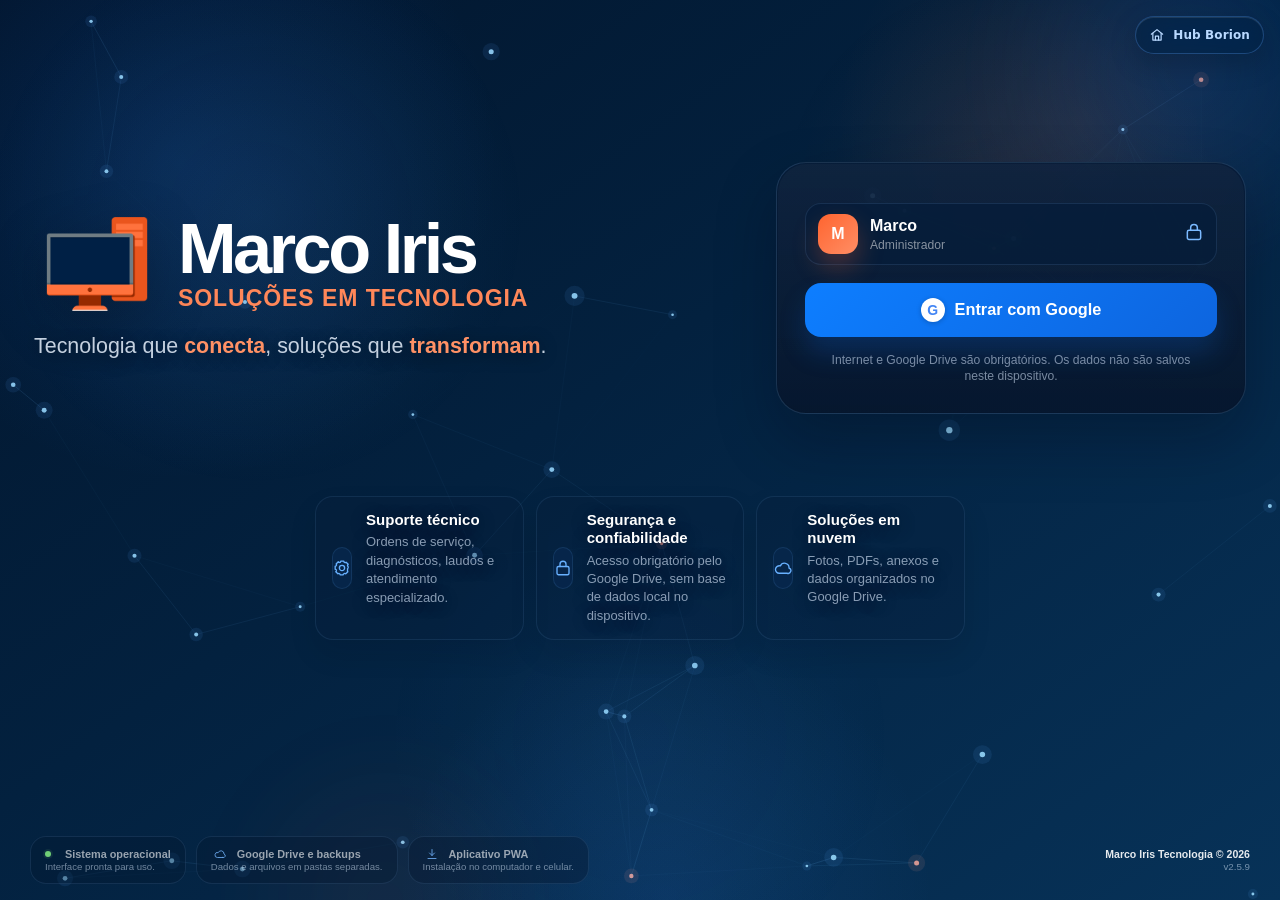
==== commit 2df32af6: "Add files via upload" ====
--- a/index.html
+++ b/index.html
@@ -9,15 +9,16 @@
   <link rel="manifest" href="manifest.json">
   <link rel="icon" href="icon-192.png">
   <link rel="apple-touch-icon" href="apple-touch-icon.png">
-  <link rel="stylesheet" href="css/app.css?v=2.5.8">
-  <link rel="stylesheet" href="css/mobile-borion.css?v=2.5.8">
-  <link rel="stylesheet" href="css/borion-hub.css?v=2.5.8">
-  <link rel="stylesheet" href="css/pts-completo.css?v=2.5.8">
-  <link rel="stylesheet" href="css/validacao-final.css?v=2.5.8">
-  <link rel="stylesheet" href="css/personalization-v221.css?v=2.5.8">
-  <link rel="stylesheet" href="css/v227-corrections.css?v=2.5.8">
-  <link rel="stylesheet" href="css/v255-marco-review.css?v=2.5.8">
-  <link rel="stylesheet" href="css/v256-final-adjustments.css?v=2.5.8">
+  <link rel="stylesheet" href="css/app.css?v=2.5.9">
+  <link rel="stylesheet" href="css/mobile-borion.css?v=2.5.9">
+  <link rel="stylesheet" href="css/borion-hub.css?v=2.5.9">
+  <link rel="stylesheet" href="css/pts-completo.css?v=2.5.9">
+  <link rel="stylesheet" href="css/validacao-final.css?v=2.5.9">
+  <link rel="stylesheet" href="css/personalization-v221.css?v=2.5.9">
+  <link rel="stylesheet" href="css/v227-corrections.css?v=2.5.9">
+  <link rel="stylesheet" href="css/v255-marco-review.css?v=2.5.9">
+  <link rel="stylesheet" href="css/v256-final-adjustments.css?v=2.5.9">
+  <link rel="stylesheet" href="css/v259-layout-livre.css?v=2.5.9">
 </head>
 <body>
   <div id="root"></div>
@@ -26,26 +27,27 @@
   <div id="confirm-root"></div>
   <input id="json-import" type="file" accept="application/json,.json" hidden>
   <input id="media-import" type="file" accept="*/*" multiple webkitdirectory directory hidden>
-  <script defer src="js/data/initial-data.js?v=2.5.8"></script>
-  <script defer src="js/services/storage.js?v=2.5.8"></script>
-  <script defer src="js/services/identifiers.js?v=2.5.8"></script>
-  <script defer src="js/services/phone.js?v=2.5.8"></script>
-  <script defer src="js/services/money.js?v=2.5.8"></script>
-  <script defer src="js/services/finance-status.js?v=2.5.8"></script>
-  <script defer src="js/services/stock-health.js?v=2.5.8"></script>
-  <script defer src="js/services/google-drive.js?v=2.5.8"></script>
-  <script defer src="js/vendor/qrcode-local.js?v=2.5.8"></script>
-  <script defer src="js/services/pdf.js?v=2.5.8"></script>
-  <script defer src="js/services/borion-interop-source.js?v=2.5.8"></script>
-  <script defer src="js/app.js?v=2.5.8"></script>
-  <script defer src="js/legacy-migration-v253.js?v=2.5.8"></script>
-  <script defer src="js/personalization-v221.js?v=2.5.8"></script>
-  <script defer src="js/pts-completo.js?v=2.5.8"></script>
-  <script defer src="js/mobile-experience.js?v=2.5.8"></script>
-    <script defer src="js/borion-hub.js?v=2.5.8"></script>
-  <script defer src="js/v227-corrections.js?v=2.5.8"></script>
-  <script defer src="js/v255-marco-review.js?v=2.5.8"></script>
-  <script defer src="js/v256-final-adjustments.js?v=2.5.8"></script>
+  <script defer src="js/data/initial-data.js?v=2.5.9"></script>
+  <script defer src="js/services/storage.js?v=2.5.9"></script>
+  <script defer src="js/services/identifiers.js?v=2.5.9"></script>
+  <script defer src="js/services/phone.js?v=2.5.9"></script>
+  <script defer src="js/services/money.js?v=2.5.9"></script>
+  <script defer src="js/services/finance-status.js?v=2.5.9"></script>
+  <script defer src="js/services/stock-health.js?v=2.5.9"></script>
+  <script defer src="js/services/google-drive.js?v=2.5.9"></script>
+  <script defer src="js/vendor/qrcode-local.js?v=2.5.9"></script>
+  <script defer src="js/services/pdf.js?v=2.5.9"></script>
+  <script defer src="js/services/borion-interop-source.js?v=2.5.9"></script>
+  <script defer src="js/app.js?v=2.5.9"></script>
+  <script defer src="js/legacy-migration-v253.js?v=2.5.9"></script>
+  <script defer src="js/personalization-v221.js?v=2.5.9"></script>
+  <script defer src="js/pts-completo.js?v=2.5.9"></script>
+  <script defer src="js/mobile-experience.js?v=2.5.9"></script>
+    <script defer src="js/borion-hub.js?v=2.5.9"></script>
+  <script defer src="js/v227-corrections.js?v=2.5.9"></script>
+  <script defer src="js/v255-marco-review.js?v=2.5.9"></script>
+  <script defer src="js/v256-final-adjustments.js?v=2.5.9"></script>
+  <script defer src="js/v259-layout-livre.js?v=2.5.9"></script>
 <script>window.addEventListener('load',()=>window.MarcoBorionInterop?.start(()=>STATE));</script>
 </body>
 </html>
--- a/css/v259-layout-livre.css
+++ b/css/v259-layout-livre.css
@@ -0,0 +1,238 @@
+/* Marco Iris Tecnologia v2.5.9 — layout livre, editor legível e navegação fixa. */
+
+/* 1) Ações do rodapé lateral perfeitamente alinhadas. */
+.sidebar-quick-actions-v256{
+  display:flex!important;
+  align-items:center!important;
+  justify-content:center!important;
+  gap:9px!important;
+  flex-wrap:nowrap!important;
+}
+.sidebar-quick-actions-v256 .icon-btn,
+.sidebar-quick-actions-v256 .lock-sidebar-btn{
+  width:42px!important;
+  height:42px!important;
+  min-width:42px!important;
+  min-height:42px!important;
+  margin:0!important;
+  align-self:center!important;
+}
+
+/* 2) Desktop: somente a área de conteúdo rola; o menu permanece independente. */
+@media (min-width:901px){
+  html,body,#root,.app-bg,.app-shell{height:100dvh!important;max-height:100dvh!important;overflow:hidden!important}
+  .app-shell{
+    display:grid!important;
+    grid-template-columns:var(--sidebar) minmax(0,1fr)!important;
+    min-height:0!important;
+  }
+  .sidebar{
+    position:relative!important;
+    inset:auto!important;
+    width:auto!important;
+    height:100dvh!important;
+    max-height:100dvh!important;
+    overflow-x:hidden!important;
+    overflow-y:auto!important;
+    z-index:50!important;
+  }
+  .main{
+    margin-left:0!important;
+    width:auto!important;
+    min-width:0!important;
+    min-height:0!important;
+    height:100dvh!important;
+    max-height:100dvh!important;
+    overflow-x:hidden!important;
+    overflow-y:auto!important;
+    overscroll-behavior:contain!important;
+    scrollbar-gutter:stable;
+  }
+  .topbar{position:sticky!important;top:0!important;z-index:42!important}
+}
+
+/* 3) Dashboard em coordenadas reais: lacunas são preservadas e nada é compactado. */
+.dashboard-widget-grid.dashboard-masonry-v256{
+  position:relative!important;
+  display:grid!important;
+  grid-template-columns:repeat(12,minmax(0,1fr))!important;
+  grid-template-rows:repeat(var(--dashboard-grid-rows-v259,1),22px)!important;
+  grid-auto-flow:row!important;
+  grid-auto-rows:22px!important;
+  column-gap:14px!important;
+  row-gap:4px!important;
+  align-items:stretch!important;
+  min-width:0!important;
+}
+.dashboard-masonry-v256 .dashboard-widget{
+  grid-column:var(--widget-x-v259,1) / span min(var(--widget-span-v256,6),12)!important;
+  grid-row:var(--widget-y-v259,1) / span var(--widget-rows-v256,14)!important;
+  order:0!important;
+  min-width:0!important;
+  min-height:0!important;
+  height:auto!important;
+  overflow:hidden!important;
+}
+.dashboard-masonry-v256.layout-editing{
+  min-height:calc(var(--dashboard-grid-rows-v259,46) * 22px)!important;
+  border-radius:16px!important;
+  background-image:
+    linear-gradient(rgba(97,174,255,.075) 1px,transparent 1px),
+    linear-gradient(90deg,rgba(97,174,255,.075) 1px,transparent 1px)!important;
+  background-size:calc((100% - 154px)/12 + 14px) 26px!important;
+  background-position:0 0!important;
+}
+.dashboard-masonry-v256.layout-editing .dashboard-widget{
+  padding-top:18px!important;
+  outline:2px dashed rgba(82,165,255,.62)!important;
+  cursor:grab!important;
+}
+.dashboard-drop-preview-v259{
+  position:absolute!important;
+  left:var(--drop-left-v259,0)!important;
+  top:var(--drop-top-v259,0)!important;
+  width:var(--drop-width-v259,0)!important;
+  height:var(--drop-height-v259,0)!important;
+  border:2px dashed rgba(102,210,160,.95)!important;
+  border-radius:14px!important;
+  background:rgba(52,176,124,.14)!important;
+  box-shadow:inset 0 0 0 1px rgba(255,255,255,.05)!important;
+  pointer-events:none!important;
+  z-index:40!important;
+}
+.dashboard-drop-preview-v259.is-invalid{
+  border-color:rgba(255,119,119,.95)!important;
+  background:rgba(214,63,76,.16)!important;
+}
+
+/* 4) Editor de formulários/detalhes usa a janela inteira e não sobrepõe campos. */
+#modal-root .modal.layout-editing-v256{
+  width:min(98vw,1600px)!important;
+  max-width:1600px!important;
+  height:94dvh!important;
+  max-height:94dvh!important;
+  min-height:720px!important;
+  flex:0 0 min(98vw,1600px)!important;
+}
+#modal-root .modal.layout-editing-v256>.modal-header{
+  position:sticky!important;
+  top:0!important;
+  z-index:60!important;
+  min-height:64px!important;
+  height:auto!important;
+  padding:10px 14px!important;
+  display:flex!important;
+  align-items:center!important;
+  flex-wrap:wrap!important;
+  gap:8px!important;
+  background:rgba(4,27,54,.98)!important;
+  border-bottom:1px solid rgba(126,184,242,.16)!important;
+}
+#modal-root .modal.layout-editing-v256>.modal-body{
+  min-height:0!important;
+  overflow-x:auto!important;
+  overflow-y:auto!important;
+  padding:18px!important;
+  scrollbar-gutter:stable both-edges;
+}
+.layout-editing-v256 .layout-toolbar-v256{
+  min-width:0!important;
+  flex:1 1 auto!important;
+  margin-left:0!important;
+}
+.layout-editing-v256 .layout-toolbar-v256 small{max-width:none!important;white-space:normal!important}
+.layout-editing-v256 .layout-grid-v256{
+  display:grid!important;
+  grid-template-columns:repeat(12,minmax(0,1fr))!important;
+  grid-auto-flow:row!important;
+  grid-auto-rows:22px!important;
+  column-gap:12px!important;
+  row-gap:6px!important;
+  align-items:stretch!important;
+  min-height:160px!important;
+  height:auto!important;
+  overflow:visible!important;
+  padding:12px!important;
+  margin:14px 0!important;
+}
+.layout-editing-v256 [data-layout-item-v256]{
+  grid-column:span min(var(--layout-span-v256,6),12)!important;
+  grid-row:span var(--layout-rows-v256,6)!important;
+  min-width:0!important;
+  min-height:0!important;
+  height:auto!important;
+  max-height:none!important;
+  margin:0!important;
+  padding:38px 12px 14px!important;
+  box-sizing:border-box!important;
+}
+.layout-editing-v256 [data-layout-item-v256].layout-field-v259,
+.layout-editing-v256 [data-layout-item-v256].layout-check-v259{
+  overflow:visible!important;
+}
+.layout-editing-v256 [data-layout-item-v256].layout-section-v259{
+  overflow:auto!important;
+  overscroll-behavior:contain!important;
+}
+.layout-editing-v256 .form-actions{
+  position:relative!important;
+  inset:auto!important;
+  margin-top:16px!important;
+}
+
+/* 5) Remove o micro-scroll inútil entre Movimentações e o botão de inativos. */
+.catalog-toolbar-v256 .tabs{
+  overflow-x:auto!important;
+  overflow-y:hidden!important;
+  scrollbar-width:none!important;
+  overscroll-behavior-x:contain!important;
+}
+.catalog-toolbar-v256 .tabs::-webkit-scrollbar{display:none!important;width:0!important;height:0!important}
+.catalog-toolbar-v256 .tabs button.active{transform:none!important}
+
+@media (max-width:900px){
+  html,body,#root,.app-bg,.app-shell{height:auto!important;max-height:none!important;overflow-x:hidden!important;overflow-y:visible!important}
+  .main{height:auto!important;max-height:none!important;overflow:visible!important}
+  .dashboard-widget-grid.dashboard-masonry-v256{
+    grid-template-columns:1fr!important;
+    grid-template-rows:none!important;
+    grid-auto-rows:auto!important;
+    row-gap:14px!important;
+  }
+  .dashboard-masonry-v256 .dashboard-widget{
+    grid-column:1/-1!important;
+    grid-row:auto!important;
+    min-height:260px!important;
+  }
+  #modal-root .modal.layout-editing-v256{
+    width:100vw!important;
+    max-width:none!important;
+    height:100dvh!important;
+    max-height:100dvh!important;
+    min-height:0!important;
+    border-radius:0!important;
+  }
+  .layout-editing-v256 .layout-grid-v256{grid-template-columns:1fr!important;grid-auto-rows:auto!important}
+  .layout-editing-v256 [data-layout-item-v256]{grid-column:1/-1!important;grid-row:auto!important;min-height:118px!important;overflow:visible!important}
+}
+
+/* Especificidade contra as regras históricas de rolagem global. */
+@media (min-width:901px){
+  body:not(.login-page) #root,
+  body:not(.login-page) .app-bg,
+  body:not(.login-page) .app-shell{
+    height:100dvh!important;
+    max-height:100dvh!important;
+    overflow:hidden!important;
+  }
+  body:not(.login-page) .main{
+    height:100dvh!important;
+    max-height:100dvh!important;
+    min-height:0!important;
+    overflow-x:hidden!important;
+    overflow-y:auto!important;
+  }
+}
+
+/* O conteúdo precisa participar da altura rolável da coluna principal. */
+body:not(.login-page) #view-root{contain:none!important}
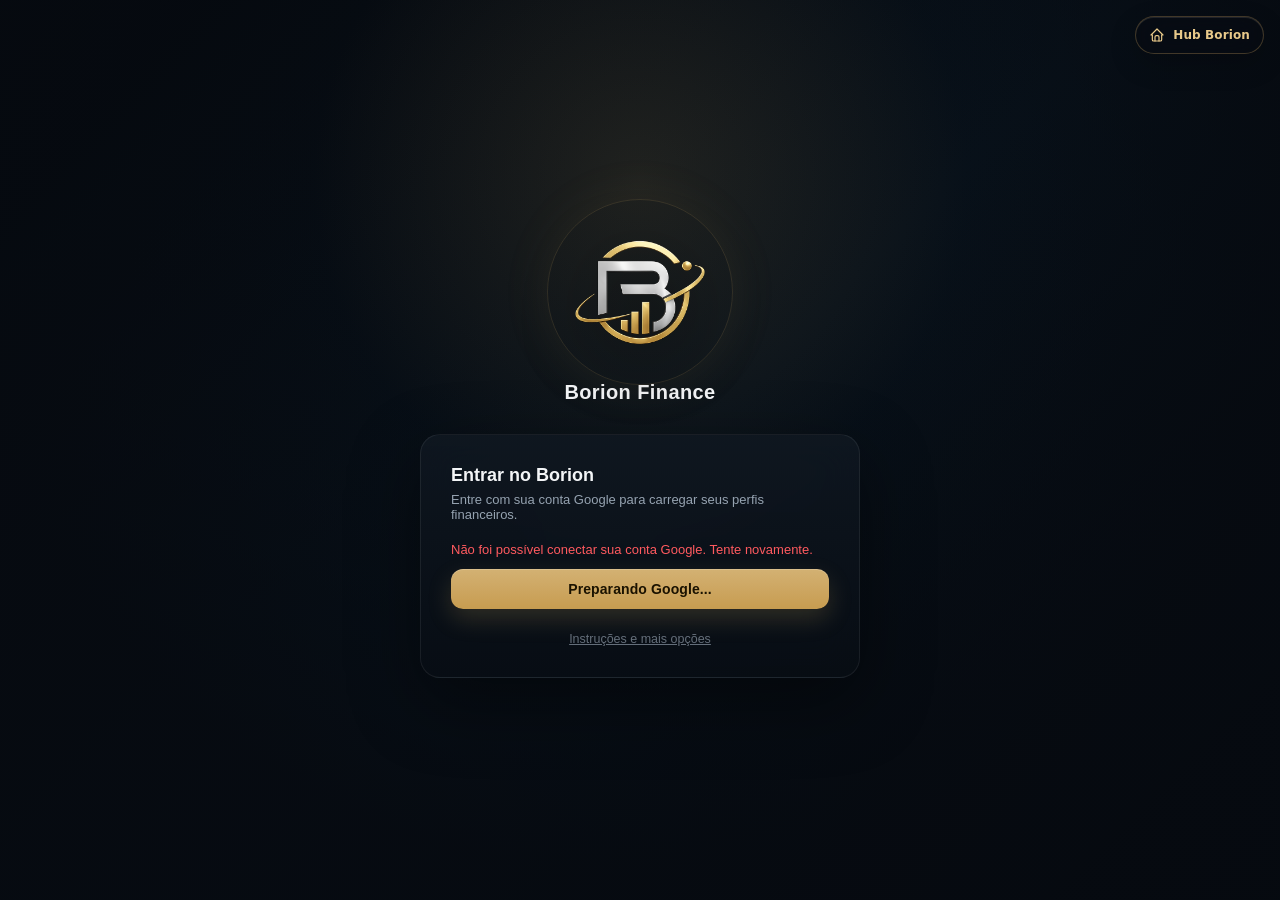
==== commit b8818439: "Add files via upload" ====
--- a/index.html
+++ b/index.html
@@ -1,53 +1,82 @@
-<!doctype html>
+<!DOCTYPE html>
 <html lang="pt-BR">
 <head>
-  <meta charset="utf-8">
-  <meta name="viewport" content="width=device-width,initial-scale=1,viewport-fit=cover,interactive-widget=resizes-visual">
-  <meta name="theme-color" content="#042344">
-  <meta name="description" content="Gestão completa de ordens de serviço, clientes, agenda, estoque, financeiro, fotos, PDFs e anexos da Marco Iris Soluções em Tecnologia.">
-  <title>Marco Iris Tecnologia</title>
-  <link rel="manifest" href="manifest.json">
-  <link rel="icon" href="icon-192.png">
-  <link rel="apple-touch-icon" href="apple-touch-icon.png">
-  <link rel="stylesheet" href="css/app.css?v=2.5.9">
-  <link rel="stylesheet" href="css/mobile-borion.css?v=2.5.9">
-  <link rel="stylesheet" href="css/borion-hub.css?v=2.5.9">
-  <link rel="stylesheet" href="css/pts-completo.css?v=2.5.9">
-  <link rel="stylesheet" href="css/validacao-final.css?v=2.5.9">
-  <link rel="stylesheet" href="css/personalization-v221.css?v=2.5.9">
-  <link rel="stylesheet" href="css/v227-corrections.css?v=2.5.9">
-  <link rel="stylesheet" href="css/v255-marco-review.css?v=2.5.9">
-  <link rel="stylesheet" href="css/v256-final-adjustments.css?v=2.5.9">
-  <link rel="stylesheet" href="css/v259-layout-livre.css?v=2.5.9">
+<meta charset="UTF-8">
+<meta name="viewport" content="width=device-width, initial-scale=1.0, viewport-fit=cover">
+<title>Borion Finance</title>
+<meta name="description" content="Controle financeiro pessoal — receitas, despesas, cartões e patrimônio.">
+<link rel="manifest" href="manifest.json">
+<meta name="theme-color" content="#060a10">
+<meta name="mobile-web-app-capable" content="yes">
+<meta name="apple-mobile-web-app-capable" content="yes">
+<meta name="apple-mobile-web-app-status-bar-style" content="black-translucent">
+<meta name="apple-mobile-web-app-title" content="Borion Finance">
+<link rel="apple-touch-icon" href="icon-192.png">
+<link rel="shortcut icon" href="borion.ico">
+<link rel="icon" type="image/png" sizes="32x32" href="favicon-32.png">
+<link rel="icon" type="image/png" sizes="192x192" href="icon-192.png">
+<script>
+(function(){
+  try{
+    var raw=localStorage.getItem('mc_config');
+    var cfg=raw?JSON.parse(raw):{};
+    var choice=cfg.theme||'dark';
+    var resolved=choice==='system'&&window.matchMedia? (window.matchMedia('(prefers-color-scheme: light)').matches?'light':'dark') : choice;
+    resolved = resolved==='light'?'light':'dark';
+    document.documentElement.setAttribute('data-theme', resolved);
+    document.documentElement.setAttribute('data-theme-choice', choice);
+    var meta=document.querySelector('meta[name="theme-color"]');
+    if(meta) meta.setAttribute('content', resolved==='light'?'#f7f2e7':'#060a10');
+  }catch(e){ document.documentElement.setAttribute('data-theme','dark'); }
+})();
+</script>
+<link rel="preload" href="css/styles.css?v=6.46.20" as="style">
+<link rel="preload" href="borion-emblem.png" as="image" type="image/png">
+<link rel="stylesheet" href="css/styles.css?v=6.46.20">
+  <link rel="stylesheet" href="css/borion-hub.css?v=6.46.20">
 </head>
 <body>
-  <div id="root"></div>
-  <div id="modal-root"></div>
-  <div id="toast-root" aria-live="polite"></div>
-  <div id="confirm-root"></div>
-  <input id="json-import" type="file" accept="application/json,.json" hidden>
-  <input id="media-import" type="file" accept="*/*" multiple webkitdirectory directory hidden>
-  <script defer src="js/data/initial-data.js?v=2.5.9"></script>
-  <script defer src="js/services/storage.js?v=2.5.9"></script>
-  <script defer src="js/services/identifiers.js?v=2.5.9"></script>
-  <script defer src="js/services/phone.js?v=2.5.9"></script>
-  <script defer src="js/services/money.js?v=2.5.9"></script>
-  <script defer src="js/services/finance-status.js?v=2.5.9"></script>
-  <script defer src="js/services/stock-health.js?v=2.5.9"></script>
-  <script defer src="js/services/google-drive.js?v=2.5.9"></script>
-  <script defer src="js/vendor/qrcode-local.js?v=2.5.9"></script>
-  <script defer src="js/services/pdf.js?v=2.5.9"></script>
-  <script defer src="js/services/borion-interop-source.js?v=2.5.9"></script>
-  <script defer src="js/app.js?v=2.5.9"></script>
-  <script defer src="js/legacy-migration-v253.js?v=2.5.9"></script>
-  <script defer src="js/personalization-v221.js?v=2.5.9"></script>
-  <script defer src="js/pts-completo.js?v=2.5.9"></script>
-  <script defer src="js/mobile-experience.js?v=2.5.9"></script>
-    <script defer src="js/borion-hub.js?v=2.5.9"></script>
-  <script defer src="js/v227-corrections.js?v=2.5.9"></script>
-  <script defer src="js/v255-marco-review.js?v=2.5.9"></script>
-  <script defer src="js/v256-final-adjustments.js?v=2.5.9"></script>
-  <script defer src="js/v259-layout-livre.js?v=2.5.9"></script>
-<script>window.addEventListener('load',()=>window.MarcoBorionInterop?.start(()=>STATE));</script>
+<div id="root"><div id="borion-boot" class="borion-boot" role="status" aria-live="polite" aria-atomic="true"><div class="borion-boot-card"><div class="borion-boot-logo-wrap"><img class="borion-boot-logo" src="borion-emblem.png" alt="Borion Finance"></div><div class="borion-boot-brand">BORION FINANCE</div><div class="borion-boot-spinner" aria-hidden="true"><span></span></div><h1 id="borion-boot-title">Preparando o Borion</h1><p id="borion-boot-detail">Carregando os componentes essenciais</p><div class="borion-boot-progress" aria-label="Progresso da inicialização"><span id="borion-boot-progress-bar" style="width:4%"></span></div><div class="borion-boot-meta"><span id="borion-boot-connection">Verificando conexão</span><span id="borion-boot-elapsed" hidden></span></div><p class="borion-boot-safe">Seus dados continuam protegidos.</p><div id="borion-boot-slow" class="borion-boot-slow" hidden></div><div id="borion-boot-error" class="borion-boot-error" hidden></div></div></div></div>
+<div id="modal-root"></div>
+<div id="toast-root"></div>
+
+
+<script defer src="js/00-utils.js?v=6.46.20"></script>
+<script defer src="js/01i-boot-progress-v642.js?v=6.46.20"></script>
+<script defer src="js/01j-remote-update-v642.js?v=6.46.20"></script>
+<script defer src="js/01-storage-data-state.js?v=6.46.20"></script>
+<script defer src="js/01b-storage-provider.js?v=6.46.20"></script>
+<script defer src="js/01c-google-drive-provider.js?v=6.46.20-recuperacao-login-estavel"></script>
+<script defer src="js/01d-data-guard.js?v=6.46.20"></script>
+<script defer src="js/01e-sync-core-v640.js?v=6.46.20"></script>
+<script defer src="js/01f-sync-queue-v640.js?v=6.46.20"></script>
+<script defer src="js/01g-drive-journal-v640.js?v=6.46.20"></script>
+<script defer src="js/01h-multitab-v640.js?v=6.46.20"></script>
+<script defer src="js/18-order-preferences.js?v=6.46.20"></script>
+<script defer src="js/25-module-layout.js?v=6.46.20"></script>
+<script defer src="js/02-backup-local.js?v=6.46.20"></script>
+<script defer src="js/17-borion-cloud.js?v=6.46.20"></script>
+<script defer src="js/03-modals-shared.js?v=6.46.20"></script>
+<script defer src="js/04-gate-shell.js?v=6.46.20"></script>
+<script defer src="js/05-calculations-charts.js?v=6.46.20"></script>
+<script defer src="js/06-overview.js?v=6.46.20"></script>
+<script defer src="js/07-budget.js?v=6.46.20"></script>
+<script defer src="js/08-investments.js?v=6.46.20"></script>
+<script defer src="js/09-patrimony-goals.js?v=6.46.20"></script>
+<script defer src="js/10-cards-accounts.js?v=6.46.20"></script>
+<script defer src="js/11-agenda-notifications.js?v=6.46.20"></script>
+<script defer src="js/12-bank-filter-search.js?v=6.46.20"></script>
+<script defer src="js/13-settings.js?v=6.46.20"></script>
+<script defer src="js/19-subscriptions.js?v=6.46.20"></script>
+<script defer src="js/20-smartphone-mode.js?v=6.46.20"></script>
+<script defer src="js/21-smartphone-history.js?v=6.46.20"></script>
+<script defer src="js/22-mobile-experience.js?v=6.46.20"></script>
+<script defer src="js/15-cheques.js?v=6.46.20"></script>
+<script defer src="js/16-import-statement.js?v=6.46.20"></script>
+<script defer src="js/23-profile-import-review.js?v=6.46.20"></script>
+<script defer src="js/24-interconnections.js?v=6.46.20"></script>
+<script defer src="js/14-events-boot-pwa.js?v=6.46.20"></script>
+  <script defer src="js/borion-hub.js?v=6.46.20"></script>
+<script>window.addEventListener('load',()=>window.BorionInterop?.start());</script>
 </body>
 </html>
--- a/css/styles.css
+++ b/css/styles.css
@@ -0,0 +1,4111 @@
+/* Borion Finance — estilos principais extraídos do index.html */
+
+:root{
+  --bg:#060a10;
+  --panel:#0c131a;
+  --panel-2:#101821;
+  --border:#1c2733;
+  --border-strong:#2a3949;
+  --text:#f3f5f7;
+  --muted:#96a3b1;
+  --muted-2:#667383;
+  --green:#22c55e;
+  --green-dark:#0c5a35;
+  --blue:#4d82ff;
+  --blue-dark:#142a60;
+  --red:#ff5a5f;
+  --red-dark:#601b1e;
+  --accent:#22c55e;
+  --gold:#c9a45c;
+  --gold-dark:#7d5c2a;
+  --gold-bright:#e8c98a;
+  --gold-text:#1a1200;
+  --radius:16px;
+  --radius-sm:10px;
+  --shadow-lg:0 18px 48px rgba(0,0,0,.32);
+  --shadow-md:0 10px 28px rgba(0,0,0,.22);
+}
+*{box-sizing:border-box;}
+html,body{margin:0;padding:0;}
+html{scrollbar-width:thin;scrollbar-color:rgba(201,164,92,.3) transparent;}
+html::-webkit-scrollbar{width:9px;height:9px;}
+html::-webkit-scrollbar-thumb{background:rgba(201,164,92,.3);border-radius:999px;border:2px solid var(--bg);background-clip:padding-box;}
+html::-webkit-scrollbar-thumb:hover{background:rgba(201,164,92,.46);background-clip:padding-box;}
+html::-webkit-scrollbar-track{background:transparent;}
+html[data-theme="light"]{scrollbar-color:rgba(122,85,29,.32) transparent;}
+html[data-theme="light"]::-webkit-scrollbar-thumb{background:rgba(122,85,29,.32);background-clip:padding-box;}
+html[data-theme="light"]::-webkit-scrollbar-thumb:hover{background:rgba(122,85,29,.48);background-clip:padding-box;}
+body{
+  background:
+    radial-gradient(circle at top left, rgba(201,164,92,.08), transparent 26%),
+    radial-gradient(circle at top right, rgba(77,130,255,.06), transparent 22%),
+    linear-gradient(180deg,#060a10 0%, #081019 100%);
+  color:var(--text);
+  font-family:-apple-system,BlinkMacSystemFont,"Segoe UI",Roboto,Helvetica,Arial,sans-serif;
+  min-height:100vh;
+  position:relative;
+}
+body::before{
+  content:'';
+  position:fixed;
+  inset:0;
+  background-image:url('../icon-512-maskable.png');
+  background-size:min(42vw, 540px);
+  background-position:center 58%;
+  background-repeat:no-repeat;
+  opacity:.055;
+  filter:grayscale(.05);
+  z-index:0;
+  pointer-events:none;
+}
+button{font-family:inherit;cursor:pointer;}
+input,select{font-family:inherit;}
+#root{min-height:100vh;min-height:100dvh;position:relative;z-index:1;}
+
+/* ---------- GATE (login/profiles) ---------- */
+.gate-wrap{
+  min-height:100vh;min-height:100dvh;display:flex;align-items:center;justify-content:center;
+  padding:24px;
+  background:
+    radial-gradient(circle at 50% 20%, rgba(201,164,92,.13) 0%, rgba(6,10,16,.08) 34%, rgba(6,10,16,.88) 72%),
+    linear-gradient(135deg,#05080d 0%,#08111a 52%,#05080d 100%);
+}
+.gate-box{width:100%;max-width:440px;}
+.gate-logo{display:flex;flex-direction:column;align-items:center;gap:12px;margin-bottom:30px;position:relative;}
+.gate-logo::before{content:"";position:absolute;width:184px;height:184px;top:-24px;border-radius:50%;border:1px solid rgba(201,164,92,.16);box-shadow:0 0 52px rgba(201,164,92,.08);pointer-events:none;}
+.gate-logo img{width:146px;height:146px;max-width:100%;object-fit:contain;filter:drop-shadow(0 14px 34px rgba(0,0,0,.42));}
+.gate-logo .logo-fallback{
+  width:64px;height:64px;border-radius:16px;
+  background:linear-gradient(135deg,var(--gold),var(--gold-dark));
+  display:flex;align-items:center;justify-content:center;font-weight:800;font-size:26px;color:#fff;
+}
+.gate-logo .appname{font-size:20px;font-weight:800;letter-spacing:.4px;color:#f5f7fa;}
+.gate-card{background:linear-gradient(180deg,rgba(16,24,33,.86),rgba(8,13,20,.9));backdrop-filter:blur(18px);border:1px solid rgba(255,255,255,.07);box-shadow:0 24px 70px rgba(0,0,0,.42);border-radius:20px;padding:30px;}
+.gate-title{font-size:18px;font-weight:700;margin:0 0 6px;}
+.gate-sub{color:var(--muted);font-size:13px;margin:0 0 20px;}
+.profile-grid{display:grid;grid-template-columns:1fr 1fr;gap:12px;margin-bottom:16px;}
+.profile-chip{
+  background:var(--panel-2);border:1px solid var(--border);border-radius:var(--radius-sm);
+  padding:16px 10px;display:flex;flex-direction:column;align-items:center;gap:8px;
+  transition:border-color .15s;
+}
+.profile-chip:hover{border-color:var(--gold);}
+.profile-avatar{
+  width:44px;height:44px;border-radius:50%;display:flex;align-items:center;justify-content:center;
+  font-weight:700;font-size:16px;color:#fff;
+}
+.profile-name{font-size:13px;font-weight:600;text-align:center;word-break:break-word;}
+.profile-chip.add{color:var(--muted);}
+.profile-chip.add .profile-avatar{background:var(--panel);border:1px dashed var(--muted-2);color:var(--muted);}
+.field{margin-bottom:14px;}
+.field label{display:block;font-size:12.5px;color:var(--muted);margin-bottom:6px;font-weight:600;}
+.field input[type=text],.field input[type=password],.field input[type=email],.field input[type=number],.field input[type=date],.field input[type=month],.field select{
+  width:100%;background:rgba(16,24,33,.96);border:1px solid rgba(255,255,255,.06);border-radius:12px;
+  padding:11px 12px;color:var(--text);font-size:14px;outline:none;
+}
+.field input:focus,.field select:focus{border-color:var(--gold);}
+.field-check{display:flex;align-items:center;gap:8px;font-size:13px;color:var(--text);margin-bottom:14px;}
+/* V5.39.0 — alternador "on/off" com 2 opções nomeadas (ex: Despesa fixa vs Despesa variável). */
+.segmented-toggle{display:flex;gap:0;border:1px solid var(--border);border-radius:10px;overflow:hidden;background:var(--panel-2);}
+.segmented-toggle .seg-btn{flex:1;border:none;background:transparent;color:var(--muted);font-size:12.5px;font-weight:700;padding:9px 10px;cursor:pointer;transition:background-color .15s ease,color .15s ease;}
+.segmented-toggle .seg-btn+.seg-btn{border-left:1px solid var(--border);}
+.segmented-toggle .seg-btn.active{background:linear-gradient(180deg,var(--gold-bright),var(--gold));color:#0d0a04;}
+.money-input{text-align:right;font-weight:700;letter-spacing:.3px;}
+.btn{
+  border:none;border-radius:12px;padding:12px 18px;font-size:14px;font-weight:650;
+  display:inline-flex;align-items:center;justify-content:center;gap:8px;letter-spacing:.1px;
+  transition:transform .16s ease,box-shadow .2s ease,background-color .2s ease,border-color .2s ease,color .2s ease;
+}
+.btn:active{transform:translateY(1px) scale(.99);}
+.btn:focus-visible{outline:none;box-shadow:0 0 0 2px var(--bg),0 0 0 4px rgba(201,164,92,.55);}
+.btn-primary{background:linear-gradient(180deg,#d3b173,#c79c50);color:var(--gold-text);box-shadow:0 10px 24px rgba(201,164,92,.20),inset 0 1px 0 rgba(255,255,255,.18);}
+.btn-primary:hover{background:linear-gradient(180deg,#dec188,#d4aa5e);box-shadow:0 14px 30px rgba(201,164,92,.28),inset 0 1px 0 rgba(255,255,255,.22);transform:translateY(-1px);}
+.btn-secondary{background:rgba(16,24,33,.96);color:var(--text);border:1px solid rgba(255,255,255,.07);box-shadow:0 6px 16px rgba(0,0,0,.16);}
+.btn-secondary:hover{border-color:rgba(255,255,255,.18);background:rgba(22,31,41,.98);transform:translateY(-1px);box-shadow:0 10px 22px rgba(0,0,0,.22);}
+.btn-danger{background:rgba(255,90,95,.08);color:var(--red);border:1px solid rgba(255,90,95,.18);}
+.btn-danger:hover{background:rgba(239,68,68,.16);border-color:rgba(255,90,95,.34);transform:translateY(-1px);}
+.btn-danger-solid{background:linear-gradient(180deg,#ff7a7e,#e6484e);color:#fff;box-shadow:0 10px 24px rgba(230,72,78,.28),inset 0 1px 0 rgba(255,255,255,.18);}
+.btn-danger-solid:hover{background:linear-gradient(180deg,#ff9599,#f0565c);box-shadow:0 14px 30px rgba(230,72,78,.36);transform:translateY(-1px);}
+.btn-danger-solid:focus-visible{outline:none;box-shadow:0 0 0 2px var(--bg),0 0 0 4px rgba(255,90,95,.5);}
+.btn-block{width:100%;}
+.btn-sm{padding:8px 12px;font-size:12.5px;border-radius:9px;gap:6px;}
+.row-btns{display:flex;gap:10px;margin-top:6px;}
+.gate-error{color:var(--red);font-size:13px;margin:0 0 12px;}
+.link-btn{background:none;border:none;color:var(--muted);font-size:12.5px;text-decoration:underline;padding:0;}
+.link-btn:hover{color:var(--text);}
+.limit-note{font-size:12px;color:var(--muted-2);margin-top:10px;text-align:center;}
+
+/* ---------- APP SHELL ---------- */
+.shell{display:flex;min-height:100vh;}
+.sidebar{
+  width:248px;flex-shrink:0;background:linear-gradient(180deg, rgba(11,17,24,.96), rgba(10,15,22,.92));backdrop-filter:blur(10px);border-right:1px solid rgba(255,255,255,.06);
+  display:flex;flex-direction:column;padding:22px 16px;position:sticky;top:0;height:100vh;box-shadow:12px 0 30px rgba(0,0,0,.18);
+}
+.sb-logo{display:flex;align-items:center;gap:12px;padding:2px 10px 24px;margin-bottom:4px;}
+.sb-logo img{width:38px;height:38px;border-radius:12px;object-fit:contain;box-shadow:0 8px 18px rgba(0,0,0,.26);}
+.sb-logo .logo-fallback{width:34px;height:34px;border-radius:9px;background:linear-gradient(135deg,var(--gold),var(--gold-dark));display:flex;align-items:center;justify-content:center;font-weight:800;color:#fff;font-size:14px;}
+.sb-logo .name{font-weight:800;font-size:15px;letter-spacing:.2px;color:#f7f8fa;}
+.sb-nav{display:flex;flex-direction:column;gap:2px;flex:1;}
+.sb-item{
+  display:flex;align-items:center;gap:12px;padding:11px 12px 11px 14px;border-radius:11px;
+  color:var(--muted);font-size:14px;font-weight:550;border:none;background:none;text-align:left;width:100%;
+  position:relative;transition:background-color .2s ease,color .2s ease,border-color .2s ease;
+}
+.sb-item .ic{width:18px;display:inline-flex;align-items:center;justify-content:center;text-align:center;font-size:15px;opacity:.9;transition:transform .2s ease,opacity .2s ease;}
+.sb-item .ic svg{display:block;}
+.sb-item:hover{color:var(--gold-bright);}
+.sb-item:hover .ic{transform:translateX(3px);opacity:1;}
+.sb-item.active{
+  color:var(--gold-bright);font-weight:700;
+}
+.sb-item.active::before{content:'';position:absolute;left:-6px;top:8px;bottom:8px;width:3px;border-radius:999px;background:linear-gradient(180deg,var(--gold-bright),var(--gold));}
+@keyframes navActivate{ from{opacity:.35; transform:scale(.985);} to{opacity:1; transform:scale(1);} }
+.sb-footer{border-top:1px solid rgba(255,255,255,.06);padding-top:14px;margin-top:14px;}
+.sb-profile{display:flex;align-items:center;gap:9px;padding:6px 8px;}
+.sb-profile .profile-avatar{width:32px;height:32px;font-size:13px;}
+.sb-profile .pname{font-size:13px;font-weight:700;overflow:hidden;text-overflow:ellipsis;white-space:nowrap;}
+.sb-profile .pswitch{margin-left:auto;background:none;border:none;color:var(--muted);font-size:16px;}
+
+.main{flex:1;min-width:0;padding:30px 34px;padding-top:calc(30px + env(safe-area-inset-top));}
+.sidebar{padding-top:calc(20px + env(safe-area-inset-top));}
+#install-banner{position:fixed;left:50%;bottom:calc(20px + env(safe-area-inset-bottom));transform:translateX(-50%);background:var(--panel-2);border:1px solid var(--border);color:var(--text);padding:12px 14px;border-radius:12px;z-index:300;display:flex;gap:12px;align-items:center;box-shadow:0 8px 24px rgba(0,0,0,.4);font-size:13px;max-width:90vw;animation:toastIn .25s ease;}
+#install-banner button{border:none;border-radius:8px;font-weight:700;font-size:12.5px;cursor:pointer;}
+#install-banner .ib-yes{background:var(--gold);color:var(--gold-text);padding:7px 12px;}
+#install-banner .ib-no{background:none;color:var(--muted);font-size:18px;padding:0 2px;}
+#install-banner.install-banner-ios{max-width:min(94vw,420px);line-height:1.5;text-align:left;}
+#install-banner.install-banner-ios .ios-share-ic{display:inline-block;transform:translateY(-1px);}
+#install-banner.install-banner-ios .ib-no{align-self:flex-start;}
+.exit-save-banner{position:fixed;right:18px;bottom:calc(18px + env(safe-area-inset-bottom));z-index:290;background:linear-gradient(180deg,rgba(20,29,39,.98),rgba(9,14,20,.98));border:1px solid rgba(201,164,92,.28);box-shadow:0 16px 38px rgba(0,0,0,.42),0 0 0 1px rgba(201,164,92,.07) inset;border-radius:16px;padding:12px;max-width:min(92vw,390px);display:flex;gap:12px;align-items:flex-start;animation:toastIn .22s ease;}
+.exit-save-banner .esb-icon{width:34px;height:34px;border-radius:12px;background:rgba(201,164,92,.14);color:var(--gold-bright);display:flex;align-items:center;justify-content:center;font-weight:900;flex:0 0 auto;}
+.exit-save-banner .esb-title{font-weight:800;font-size:13.5px;margin-bottom:2px;color:var(--text);}
+.exit-save-banner .esb-text{font-size:12px;color:var(--muted);line-height:1.35;margin-bottom:9px;}
+.exit-save-banner .esb-actions{display:flex;gap:8px;flex-wrap:wrap;}
+.exit-save-banner button{border:none;border-radius:10px;font-weight:750;font-size:12px;cursor:pointer;padding:7px 10px;}
+.exit-save-banner .esb-save{background:var(--gold);color:var(--gold-text);}
+.exit-save-banner .esb-close{background:rgba(255,255,255,.06);color:var(--muted);}
+@media(max-width:620px){.exit-save-banner{left:12px;right:12px;bottom:calc(12px + env(safe-area-inset-bottom));max-width:none;}}
+.topbar{display:flex;justify-content:space-between;align-items:flex-start;margin-bottom:28px;flex-wrap:wrap;gap:16px;}
+.topbar .hello{color:var(--muted);font-size:13px;margin:0 0 6px;letter-spacing:.3px;}
+.topbar h1{font-size:24px;margin:0;font-weight:800;display:flex;align-items:center;gap:8px;letter-spacing:-.02em;}
+.topbar h1 .eye{color:var(--muted-2);font-size:16px;cursor:pointer;user-select:none;transition:color .15s;display:inline-flex;align-items:center;}
+.topbar h1 .eye:hover{color:var(--gold-bright);}
+.value-mask{display:inline-block;letter-spacing:2px;color:var(--muted-2);font-weight:700;}
+.toast-undo{display:flex;align-items:center;gap:14px;}
+.toast-undo button{background:var(--gold);color:var(--gold-text);border:none;border-radius:8px;padding:6px 12px;font-weight:700;font-size:12px;white-space:nowrap;}
+.month-nav{display:flex;align-items:center;gap:12px;background:rgba(12,19,26,.78);border:1px solid rgba(255,255,255,.06);border-radius:16px;padding:8px 16px;box-shadow:var(--shadow-md);}
+.month-nav button{background:none;border:none;color:var(--muted);font-size:15px;}
+.month-nav button:hover{color:var(--text);}
+.month-nav .mlabel{font-weight:700;font-size:13.5px;min-width:120px;text-align:center;}
+.month-nav-wrap{display:flex;flex-direction:column;align-items:center;gap:3px;}
+.month-nav-wrap .clock-label{font-size:10.5px;color:var(--muted);opacity:.75;white-space:nowrap;text-align:center;}
+
+.cards-row{display:flex;gap:16px;flex-wrap:wrap;margin-bottom:22px;}
+.indicators-grid{display:grid;grid-template-columns:repeat(4,1fr);gap:14px;margin-bottom:18px;}
+.card-sm{padding:15px 17px;min-width:0;}
+.card-sm .clabel{margin-bottom:6px;}
+.card-sm .cval{font-size:18px;}
+.dash-grid{display:grid;grid-template-columns:1fr 1fr;gap:18px;}
+@media(max-width:1100px){.indicators-grid{grid-template-columns:repeat(2,1fr);}}
+@media(max-width:900px){.dash-grid{grid-template-columns:1fr;}.dash-grid .panel-box{grid-column:1/-1 !important;}}
+.card{
+  background:linear-gradient(180deg, rgba(18,28,38,.98), rgba(10,16,24,.97));border:1px solid rgba(255,255,255,.065);border-radius:20px;
+  padding:20px 22px;flex:1;min-width:190px;position:relative;overflow:hidden;box-shadow:var(--shadow-md);
+  animation:cardIn .35s ease;
+}
+.card::after{content:'';position:absolute;inset:0;pointer-events:none;background:radial-gradient(circle at top right, rgba(255,255,255,.04), transparent 36%);}
+@keyframes cardIn{ from{opacity:0; transform:translateY(6px);} to{opacity:1; transform:translateY(0);} }
+.card.hero-green{background:linear-gradient(180deg, rgba(201,164,92,.12), rgba(16,24,33,.98) 24%, rgba(12,19,26,.98));border-color:rgba(201,164,92,.22);}
+.card.hero-blue{background:linear-gradient(180deg, rgba(77,130,255,.12), rgba(16,24,33,.98) 24%, rgba(12,19,26,.98));border-color:rgba(77,130,255,.22);}
+.card.hero-red{background:linear-gradient(180deg, rgba(255,90,95,.12), rgba(16,24,33,.98) 24%, rgba(12,19,26,.98));border-color:rgba(255,90,95,.22);}
+.card.hero-gold{background:linear-gradient(180deg, rgba(201,164,92,.12), rgba(16,24,33,.98) 24%, rgba(12,19,26,.98));border-color:rgba(201,164,92,.22);}
+.card .clabel{display:flex;align-items:center;gap:8px;font-size:11.5px;font-weight:700;letter-spacing:.6px;color:var(--muted);text-transform:uppercase;margin-bottom:10px;}
+.card .cval{font-size:24px;font-weight:800;color:var(--text);letter-spacing:-.02em;}
+.card .badge{width:36px;height:36px;border-radius:12px;display:flex;align-items:center;justify-content:center;font-size:15px;background:rgba(255,255,255,.035);border:1px solid currentColor;box-shadow:inset 0 0 0 999px rgba(255,255,255,.02),0 10px 22px rgba(0,0,0,.18);}
+.card .adjust-link{background:rgba(255,255,255,.06);border:1px solid rgba(255,255,255,.06);color:var(--text);font-size:11px;font-weight:700;padding:5px 10px;border-radius:20px;}
+.progress-outer{background:rgba(255,255,255,.25);border-radius:6px;height:6px;margin-top:12px;overflow:hidden;}
+.progress-inner{background:#fff;height:100%;border-radius:6px;transition:width .5s ease;}
+.progress-pct{font-size:11px;color:rgba(255,255,255,.85);margin-top:4px;text-align:right;}
+
+.panel-box{background:linear-gradient(180deg, rgba(18,28,38,.97), rgba(10,16,24,.97));border:1px solid rgba(255,255,255,.065);border-radius:20px;padding:21px;box-shadow:var(--shadow-md);}
+.panel-title{display:flex;align-items:center;gap:8px;font-size:13px;font-weight:800;color:var(--text);margin:0 0 4px;letter-spacing:-.01em;}
+.panel-title::before{content:"";width:3px;height:14px;border-radius:999px;background:linear-gradient(180deg,var(--gold-bright),var(--gold));box-shadow:0 0 14px rgba(201,164,92,.22);}
+.panel-title .dot{width:8px;height:8px;border-radius:50%;}
+.grid2{display:grid;grid-template-columns:1.6fr 1fr;gap:18px;align-items:start;}
+.grid2b{display:grid;grid-template-columns:1fr 1fr 1fr;gap:18px;align-items:start;}
+@media(max-width:900px){.grid2,.grid2b{grid-template-columns:1fr;}}
+
+.tabs{display:flex;gap:6px;margin-bottom:16px;background:rgba(12,19,26,.78);padding:4px;border-radius:12px;width:fit-content;border:1px solid rgba(255,255,255,.05);}
+.tab-btn{background:none;border:none;color:var(--muted);padding:8px 16px;border-radius:9px;font-size:13px;font-weight:600;transition:background-color .15s,color .15s;}
+.tab-btn.active{background:rgba(255,255,255,.04);color:var(--gold-bright);box-shadow:inset 0 0 0 1px rgba(201,164,92,.16);}
+
+.list-row{display:flex;justify-content:space-between;align-items:center;padding:11px 0;border-bottom:1px solid var(--border);gap:10px;}
+.list-row:last-child{border-bottom:none;}
+.list-row .lname{font-size:13.5px;color:var(--text);font-weight:500;}
+.list-row .lval{font-size:13.5px;font-weight:700;white-space:nowrap;}
+.list-row .lmeta{font-size:11px;color:var(--muted);}
+.ledit{background:none;border:none;color:var(--muted);font-size:13px;padding:6px 8px;border-radius:8px;line-height:1;transition:color .18s ease,background-color .18s ease,transform .18s ease;}
+.ledit:hover{color:var(--gold-bright);background:rgba(201,164,92,.10);transform:translateX(2px);}
+.empty-note{color:var(--muted-2);font-size:13px;text-align:center;padding:20px 0;}
+
+table{width:100%;border-collapse:collapse;font-size:13px;}
+thead th{text-align:left;color:var(--muted);font-weight:600;font-size:11.5px;text-transform:uppercase;letter-spacing:.4px;padding:0 8px 10px;border-bottom:1px solid var(--border);}
+tbody td{padding:10px 8px;border-bottom:1px solid var(--border);color:var(--text);}
+tbody tr:last-child td{border-bottom:none;}
+.cat-pill{display:inline-flex;align-items:center;gap:6px;font-size:12px;color:var(--muted);}
+.cat-pill .dot{width:7px;height:7px;border-radius:50%;flex-shrink:0;}
+.val-pos{color:var(--green);font-weight:700;}
+.val-neg{color:var(--text);font-weight:700;}
+.invest-rend-pos{color:var(--green);font-weight:800;}
+.invest-rend-neg{color:var(--red);font-weight:800;}
+.invest-rend-pct{font-size:10.5px;color:currentColor;opacity:.92;}
+.tbl-actions{display:flex;justify-content:flex-end;}
+.tbl-actions button{background:none;border:none;color:var(--muted);font-size:13px;padding:6px 8px;border-radius:8px;transition:color .18s ease,background-color .18s ease,transform .18s ease;}
+.tbl-actions button:hover{color:var(--gold-bright);background:rgba(201,164,92,.10);transform:translateX(2px);}
+.tbl-foot{display:flex;justify-content:space-between;padding:12px 8px 0;font-weight:700;font-size:13.5px;}
+.tbl-foot .v{color:var(--green);}
+
+.toolbar{display:flex;justify-content:space-between;align-items:center;margin-bottom:14px;flex-wrap:wrap;gap:10px;}
+.toolbar-left{font-size:14px;font-weight:800;letter-spacing:-.01em;}
+.toolbar-left::before{content:"";display:inline-block;width:3px;height:13px;border-radius:999px;background:var(--gold);margin-right:8px;vertical-align:-2px;opacity:.9;}
+.toolbar-right{display:flex;gap:8px;}
+.btn-outline{background:rgba(12,19,26,.78);border:1px solid rgba(255,255,255,.07);color:var(--text);border-radius:12px;padding:9px 15px;font-size:12.5px;font-weight:650;display:inline-flex;align-items:center;gap:7px;box-shadow:var(--shadow-md);transition:border-color .2s ease,color .2s ease,background-color .2s ease,transform .16s ease,box-shadow .2s ease;}
+.btn-outline:hover{border-color:rgba(201,164,92,.42);color:var(--gold-bright);background:rgba(201,164,92,.06);transform:translateY(-1px);box-shadow:0 12px 26px rgba(0,0,0,.24);}
+.btn-outline:focus-visible{outline:none;box-shadow:0 0 0 2px var(--bg),0 0 0 4px rgba(201,164,92,.5);}
+
+.donut-wrap{display:flex;flex-direction:column;align-items:center;}
+.donut-hole-wrap{width:170px;height:170px;position:relative;margin-bottom:6px;}
+.donut-svg{width:100%;height:100%;overflow:visible;}
+.donut-svg path{animation:donutGrow .5s ease backwards;transition:opacity .15s;cursor:pointer;}
+.donut-svg path:hover{opacity:.85;}
+@keyframes donutGrow{ from{opacity:0; transform:scale(.85); transform-origin:100px 100px;} to{opacity:1; transform:scale(1);} }
+.donut-hole{position:absolute;left:50%;top:50%;transform:translate(-50%,-50%);width:96px;height:96px;border-radius:50%;background:var(--panel-2);display:flex;flex-direction:column;align-items:center;justify-content:center;pointer-events:none;}
+.donut-hole .dtop{font-size:20px;font-weight:800;}
+.donut-hole .dbot{font-size:10.5px;color:var(--muted);}
+.legend{width:100%;margin-top:10px;}
+.legend-item{display:flex;align-items:center;gap:8px;font-size:12.5px;padding:5px 0;opacity:0;animation:legendFadeIn .4s ease forwards;cursor:default;}
+@keyframes legendFadeIn{ from{opacity:0; transform:translateX(-6px);} to{opacity:1; transform:translateX(0);} }
+.legend-item:hover .ln{color:var(--gold-bright);}
+.legend-item .dot{width:8px;height:8px;border-radius:50%;flex-shrink:0;}
+.legend-item .lp{color:var(--muted);width:34px;flex-shrink:0;}
+.legend-item .ln{flex:1;color:var(--text);transition:color .15s;}
+.legend-item .lv{color:var(--muted);font-size:11.5px;}
+#chart-tooltip{position:fixed;pointer-events:none;z-index:400;background:#f4f0e8;color:#14171a;padding:9px 14px;border-radius:10px;font-size:12.5px;font-weight:600;box-shadow:0 10px 24px rgba(0,0,0,.4);display:none;white-space:nowrap;}
+
+.chart-block{width:100%;}
+.bar-chart-svg,.line-chart-svg{width:100%;height:auto;overflow:visible;}
+.chart-axis-label{font-size:9px;fill:var(--muted);}
+.bar-chart-svg rect{animation:fadeInChart .4s ease backwards;transition:opacity .15s;cursor:pointer;}
+.bar-chart-svg rect:hover{opacity:.8;}
+@keyframes fadeInChart{from{opacity:0;}to{opacity:1;}}
+.line-chart-svg polyline{animation:lineDraw .7s ease;}
+.line-chart-svg circle{transition:r .15s;cursor:pointer;}
+.line-chart-svg circle:hover{r:6;}
+@keyframes lineDraw{from{opacity:0;}to{opacity:1;}}
+.chart-legend{display:flex;gap:14px;margin-top:8px;font-size:11.5px;color:var(--muted);flex-wrap:wrap;justify-content:center;}
+.chart-legend-item{display:flex;align-items:center;gap:6px;}
+.chart-legend-item .dot{width:8px;height:8px;border-radius:50%;flex-shrink:0;}
+
+.card-entity{background:linear-gradient(180deg, rgba(18,28,38,.97), rgba(10,16,24,.97));border:1px solid rgba(255,255,255,.065);border-radius:20px;padding:19px 21px;margin-bottom:16px;box-shadow:var(--shadow-md);}
+.card-entity-head{display:flex;justify-content:space-between;align-items:center;margin-bottom:12px;flex-wrap:wrap;gap:10px;}
+.card-entity-head .cehl{display:flex;align-items:center;gap:10px;}
+.bank-badge{width:38px;height:38px;border-radius:12px;display:flex;align-items:center;justify-content:center;font-weight:800;font-size:14px;color:#fff;flex-shrink:0;box-shadow:0 10px 20px rgba(0,0,0,.22);}
+.cehl .info div:first-child{font-weight:700;font-size:14.5px;}
+.cehl .info div:last-child{font-size:11.5px;color:var(--muted);}
+.installment-row{display:grid;grid-template-columns:1.4fr .9fr .8fr .6fr .4fr;gap:8px;align-items:center;padding:9px 0;border-bottom:1px solid var(--border);font-size:12.8px;}
+.installment-row:last-child{border-bottom:none;}
+.installment-row.ih{color:var(--muted);font-weight:600;font-size:11px;text-transform:uppercase;}
+.installment-row.muted{opacity:.55;}
+.installment-row button{background:none;border:none;color:var(--muted);padding:5px 7px;border-radius:8px;transition:color .18s ease,background-color .18s ease,transform .18s ease;}
+.installment-row button:hover{color:var(--gold-bright);background:rgba(201,164,92,.10);transform:translateX(2px);}
+.card-entity details{margin-top:8px;}
+.card-entity summary{cursor:pointer;font-size:12px;color:var(--muted);padding:8px 0 2px;list-style:none;}
+.card-entity summary::-webkit-details-marker{display:none;}
+.card-entity summary:hover{color:var(--text);}
+.card-entity summary:before{content:'▸ ';}
+.card-entity details[open] summary:before{content:'▾ ';}
+
+.settings-section{margin-bottom:26px;}
+.settings-section h3{font-size:14px;margin:0 0 4px;}
+.settings-section .desc{font-size:12.5px;color:var(--muted);margin:0 0 14px;}
+.logo-row{display:flex;align-items:center;gap:16px;}
+.logo-preview{width:60px;height:60px;border-radius:14px;object-fit:cover;background:var(--panel);border:1px solid var(--border);}
+.cat-manage-group{margin-bottom:18px;}
+.cat-manage-group h4{font-size:12.5px;color:var(--muted);text-transform:uppercase;letter-spacing:.4px;margin:0 0 8px;}
+.cat-tag{display:inline-flex;align-items:center;gap:6px;background:var(--panel);border:1px solid var(--border);border-radius:20px;padding:6px 8px 6px 12px;font-size:12.5px;margin:0 6px 8px 0;}
+.cat-tag button{background:none;border:none;color:var(--muted);font-size:12px;padding:0 2px;}
+.cat-tag button:hover{color:var(--red);}
+.profile-row{display:flex;align-items:center;gap:12px;padding:10px 0;border-bottom:1px solid var(--border);}
+.profile-row:last-child{border-bottom:none;}
+.profile-row .info{flex:1;}
+.profile-row .info .n{font-weight:700;font-size:13.5px;}
+.profile-row .info .e{font-size:11.5px;color:var(--muted);}
+.info-box{background:rgba(59,107,240,.1);border:1px solid rgba(59,107,240,.3);border-radius:10px;padding:12px 14px;font-size:12.5px;color:#a9bdf7;margin-top:10px;line-height:1.5;}
+
+/* quick category add */
+.quickcat-box{margin-top:8px;display:flex;gap:8px;}
+.quickcat-box input{flex:1;background:var(--panel-2);border:1px solid var(--gold);border-radius:10px;padding:9px 10px;color:var(--text);font-size:13px;outline:none;}
+
+/* modal */
+.modal-overlay{position:fixed;inset:0;background:rgba(0,0,0,.6);display:flex;align-items:center;justify-content:center;z-index:100;padding:20px;animation:overlayIn .18s ease;}
+@keyframes overlayIn{ from{opacity:0;} to{opacity:1;} }
+.modal-box{background:var(--panel);border:1px solid var(--border);border-radius:16px;padding:26px;width:100%;max-width:400px;max-height:88vh;overflow-y:auto;animation:modalIn .22s cubic-bezier(.2,.9,.3,1.2);}
+@keyframes modalIn{ from{opacity:0; transform:translateY(10px) scale(.98);} to{opacity:1; transform:translateY(0) scale(1);} }
+.modal-head{display:flex;justify-content:space-between;align-items:center;margin-bottom:4px;}
+.modal-head h2{font-size:17px;margin:0;}
+.modal-head button{background:none;border:none;color:var(--muted);font-size:18px;}
+.modal-sub{color:var(--muted);font-size:12.5px;margin:0 0 18px;}
+
+.modal-overlay{cursor:default;}
+.modal-box{cursor:default;}
+.modal-head button{width:30px;height:30px;border-radius:10px;display:flex;align-items:center;justify-content:center;transition:background-color .18s ease,color .18s ease,transform .18s ease;}
+.modal-head button:hover{background:rgba(201,164,92,.12);color:var(--gold-bright);transform:rotate(4deg) scale(1.03);}
+.modal-nudge{animation:modalNudge .22s ease;}
+@keyframes modalNudge{0%{transform:translateX(0) scale(1);}35%{transform:translateX(-4px) scale(1.003);}70%{transform:translateX(4px) scale(1.003);}100%{transform:translateX(0) scale(1);}}
+.field{position:relative;}
+.field:has(.money-input)::after{
+  content:'R$';position:absolute;left:12px;bottom:11px;min-width:30px;height:24px;border-radius:999px;
+  display:flex;align-items:center;justify-content:center;font-size:11px;font-weight:800;letter-spacing:.02em;
+  color:var(--gold-text);background:linear-gradient(180deg,var(--gold-bright),var(--gold));box-shadow:0 5px 14px rgba(201,164,92,.18);pointer-events:none;
+}
+.field:has(.money-input) .money-input{padding-left:54px!important;}
+.field input[type=date],.field input[type=month]{padding-right:46px!important;}
+.field input[type=date]::-webkit-calendar-picker-indicator,.field input[type=month]::-webkit-calendar-picker-indicator{
+  opacity:1;cursor:pointer;width:20px;height:20px;padding:5px;border-radius:10px;
+  background-color:rgba(201,164,92,.14);filter:sepia(1) saturate(1.8) hue-rotate(350deg) brightness(1.16);
+  transition:background-color .18s ease,transform .18s ease,filter .18s ease;
+}
+.field input[type=date]::-webkit-calendar-picker-indicator:hover,.field input[type=month]::-webkit-calendar-picker-indicator:hover{
+  background-color:rgba(201,164,92,.26);transform:scale(1.08);filter:sepia(1) saturate(2.2) hue-rotate(350deg) brightness(1.3);
+}
+.field input[type=color]{width:54px;height:34px;border:none;border-radius:10px;background:transparent;padding:0;cursor:pointer;box-shadow:0 0 0 1px var(--border),0 6px 16px rgba(0,0,0,.18);}
+.field input[type=color]::-webkit-color-swatch-wrapper{padding:0;}
+.field input[type=color]::-webkit-color-swatch{border:none;border-radius:10px;}
+
+.toast{
+  position:fixed;bottom:24px;left:50%;transform:translateX(-50%);
+  background:var(--panel-2);border:1px solid var(--border);color:var(--text);
+  padding:12px 20px;border-radius:10px;font-size:13px;z-index:200;box-shadow:0 8px 24px rgba(0,0,0,.4);
+  animation:toastIn .25s ease;
+}
+@keyframes toastIn{ from{opacity:0; transform:translate(-50%,8px);} to{opacity:1; transform:translate(-50%,0);} }
+.gold-box{background:rgba(204,161,96,.1);border:1px solid rgba(204,161,96,.35);border-radius:10px;padding:12px 14px;font-size:12.5px;color:#e9d3ab;margin-top:10px;line-height:1.5;}
+
+/* splash screen */
+#splash{
+  position:fixed;inset:0;
+  background:radial-gradient(circle at 50% 30%,rgba(204,161,96,.10),transparent 32%),linear-gradient(180deg,#05070a 0%,#070c12 100%);
+  display:flex;flex-direction:column;align-items:center;justify-content:center;z-index:999;
+}
+#splash img{width:auto;height:120px;max-width:70vw;object-fit:contain;margin-bottom:22px;filter:drop-shadow(0 0 26px rgba(204,161,96,.30));}
+#splash .splash-num{font-size:32px;font-weight:800;color:var(--gold);letter-spacing:.4px;font-variant-numeric:tabular-nums;}
+#splash .splash-tag{font-size:12px;color:var(--muted);margin-top:10px;letter-spacing:1px;text-transform:uppercase;}
+
+/* settings: color + font customization */
+.color-swatch-row{display:flex;flex-wrap:wrap;gap:16px;margin-bottom:6px;}
+.color-swatch-item{display:flex;flex-direction:column;align-items:center;gap:6px;font-size:11px;color:var(--muted);text-align:center;width:70px;}
+.color-swatch-item input[type=color]{width:42px;height:42px;border:1px solid rgba(255,255,255,.08);border-radius:14px;background:none;cursor:pointer;padding:0;box-shadow:0 10px 22px rgba(0,0,0,.20);}
+
+/* reconnect backup folder banner */
+.reconnect-banner{background:rgba(204,161,96,.12);border:1px solid rgba(204,161,96,.4);border-radius:10px;padding:12px 14px;display:flex;justify-content:space-between;align-items:center;gap:10px;margin-bottom:16px;font-size:12.5px;color:#e9d3ab;flex-wrap:wrap;}
+
+/* choice modal buttons (import merge/replace) */
+.choice-btn{display:block;width:100%;text-align:left;background:var(--panel-2);border:1px solid var(--border);border-radius:10px;padding:12px 14px;margin-bottom:10px;color:var(--text);font-size:13.5px;font-weight:600;}
+.choice-btn:hover{border-color:var(--gold);}
+.choice-btn .cb-desc{display:block;font-weight:400;font-size:11.5px;color:var(--muted);margin-top:3px;}
+.choice-btn.danger:hover{border-color:var(--red);}
+.filter-chip-row{display:flex;flex-wrap:wrap;gap:8px;}
+.filter-chip-btn{background:var(--panel);border:1px solid var(--border);color:var(--muted);border-radius:20px;padding:7px 14px;font-size:12.5px;font-weight:600;transition:all .15s;}
+.filter-chip-btn.active{background:rgba(204,161,96,.18);border-color:var(--gold);color:var(--gold-bright);}
+.btn-outline.filter-active{border-color:var(--gold);color:var(--gold-bright);}
+
+/* sino de notificações */
+.bell-btn{position:relative;background:rgba(12,19,26,.78);border:1px solid rgba(255,255,255,.06);border-radius:16px;width:42px;height:42px;font-size:15px;display:flex;align-items:center;justify-content:center;flex-shrink:0;box-shadow:var(--shadow-md);color:var(--muted);transition:color .2s ease,border-color .2s ease;}
+.bell-btn:hover{border-color:rgba(201,164,92,.36);color:var(--gold-bright);}
+.bell-badge{position:absolute;top:-3px;right:-3px;background:var(--red);color:#fff;font-size:9.5px;font-weight:800;border-radius:10px;min-width:16px;height:16px;display:flex;align-items:center;justify-content:center;padding:0 3px;}
+.notif-panel{position:fixed;top:76px;right:34px;width:340px;max-height:70vh;overflow-y:auto;background:var(--panel);border:1px solid var(--border);border-radius:14px;box-shadow:0 16px 40px rgba(0,0,0,.5);z-index:250;padding:8px;animation:modalIn .18s ease;}
+.bank-filter-panel{position:fixed;top:76px;width:270px;max-height:60vh;overflow-y:auto;background:var(--panel);border:1px solid var(--border);border-radius:14px;box-shadow:0 16px 40px rgba(0,0,0,.5);z-index:250;padding:14px;animation:modalIn .18s ease;right:calc(34px + 148px);}
+.bf-head{font-size:12.5px;font-weight:700;color:var(--text);margin-bottom:8px;}
+.bf-row{display:flex;align-items:center;gap:8px;font-size:13px;padding:6px 2px;cursor:pointer;color:var(--text);}
+.bf-row input{cursor:pointer;}
+.bf-dot{width:8px;height:8px;border-radius:50%;flex-shrink:0;display:inline-block;}
+.bf-empty{font-size:12px;color:var(--muted-2);padding:6px 2px;}
+.bf-actions{display:flex;gap:8px;margin-top:10px;}
+.bank-filter-btn.filter-active{border-color:var(--gold);color:var(--gold);}
+@media(max-width:900px){.bank-filter-panel{right:12px;left:12px;width:auto;}}
+.notif-item{display:flex;gap:10px;padding:10px;border-radius:10px;align-items:flex-start;}
+.notif-item.unread{background:rgba(204,161,96,.09);}
+.notif-item .ni-icon{font-size:15px;}
+.notif-item .ni-text{flex:1;font-size:12px;color:var(--text);line-height:1.4;}
+.notif-item .ni-actions{display:flex;flex-direction:column;gap:4px;flex-shrink:0;}
+.notif-item .ni-actions button{background:none;border:none;color:var(--muted);font-size:10.5px;white-space:nowrap;text-align:right;}
+.notif-item .ni-actions button:hover{color:var(--gold-bright);}
+.notif-empty{padding:24px;text-align:center;color:var(--muted-2);font-size:12.5px;}
+
+/* toasts flutuantes de notificação */
+@keyframes floatingNotifIn{from{opacity:0;transform:translateY(10px) scale(.98);}to{opacity:1;transform:translateY(0) scale(1);}}
+.floating-notifs{position:fixed;bottom:24px;right:24px;z-index:260;display:flex;flex-direction:column;gap:12px;align-items:flex-end;}
+.floating-notif{background:rgba(34,197,94,.20);backdrop-filter:blur(10px);animation:floatingNotifIn .22s ease both;border:1px solid rgba(34,197,94,.55);border-radius:16px;padding:18px 46px 18px 22px;min-width:320px;max-width:430px;font-size:14.2px;line-height:1.48;position:relative;box-shadow:0 16px 36px rgba(0,0,0,.42),0 0 0 1px rgba(34,197,94,.10) inset,0 0 28px rgba(34,197,94,.10);color:var(--text);}
+.floating-notif .fn-close{position:absolute;top:8px;right:10px;background:none;border:none;color:var(--muted);font-size:16px;}
+.floating-notif .fn-close:hover{color:var(--text);}
+
+/* busca global */
+.global-search-wrap{position:relative;flex:1;max-width:380px;min-width:160px;}
+.global-search-wrap input{width:100%;background:rgba(12,19,26,.78);border:1px solid rgba(255,255,255,.06);border-radius:16px;padding:11px 16px;color:var(--text);font-size:13px;outline:none;box-shadow:var(--shadow-md);}
+.global-search-wrap input:focus{border-color:rgba(201,164,92,.32);}
+.search-results{position:absolute;top:calc(100% + 6px);left:0;right:0;background:var(--panel);border:1px solid var(--border);border-radius:12px;box-shadow:0 12px 30px rgba(0,0,0,.4);max-height:340px;overflow-y:auto;z-index:220;}
+.search-result-item{display:block;width:100%;text-align:left;background:none;border:none;padding:10px 14px;color:var(--text);font-size:12.5px;border-bottom:1px solid var(--border);}
+.search-result-item:last-child{border-bottom:none;}
+.search-result-item:hover{background:var(--panel-2);}
+.search-result-item .sri-type{font-size:10px;color:var(--gold-bright);text-transform:uppercase;letter-spacing:.4px;display:block;margin-bottom:2px;}
+
+/* botão genérico de minimizar/expandir blocos (dívidas, reservas, rendimentos, agenda) */
+.collapse-toggle-btn{background:none;border:none;font-size:13px;padding:6px;border-radius:8px;line-height:1;display:inline-flex;align-items:center;justify-content:center;transition:background-color .18s ease,transform .18s ease;}
+.collapse-toggle-btn:hover{background:rgba(255,255,255,.07);transform:scale(1.08);}
+
+/* agenda / calendário */
+.agenda-layout{display:grid;grid-template-columns:1.55fr 1fr;gap:20px;align-items:start;}
+@media(max-width:1000px){.agenda-layout{grid-template-columns:1fr;}}
+.agenda-panel-head{display:flex;justify-content:space-between;align-items:center;gap:10px;flex-wrap:wrap;margin-bottom:4px;}
+.agenda-panel-head .aph-left{display:flex;align-items:center;gap:9px;}
+.agenda-panel-head .toolbar-left{margin:0;}
+.agenda-month-nav{display:flex;align-items:center;justify-content:center;gap:18px;background:rgba(12,19,26,.62);border:1px solid rgba(255,255,255,.06);border-radius:14px;padding:9px 16px;margin:14px 0 18px;}
+.agenda-month-nav button{background:none;border:none;color:var(--gold-bright);font-size:16px;width:28px;height:28px;border-radius:9px;display:flex;align-items:center;justify-content:center;transition:background-color .18s ease,transform .18s ease;}
+.agenda-month-nav button:hover{background:rgba(201,164,92,.14);transform:scale(1.08);}
+.agenda-month-label{font-weight:800;font-size:14px;min-width:160px;text-align:center;letter-spacing:.2px;}
+.cal-weekdays{display:grid;grid-template-columns:repeat(7,1fr);gap:8px;margin-bottom:8px;font-size:11px;color:var(--muted);text-align:center;font-weight:750;letter-spacing:.5px;padding-bottom:8px;border-bottom:1px solid var(--border);}
+.cal-grid{display:grid;grid-template-columns:repeat(7,1fr);gap:8px;}
+.cal-cell{
+  min-height:104px;background:linear-gradient(180deg, rgba(18,28,38,.85), rgba(10,16,24,.85));
+  border:1px solid var(--border);border-radius:12px;padding:8px;font-size:10.5px;cursor:pointer;overflow:hidden;
+  display:flex;flex-direction:column;gap:2px;
+  transition:border-color .18s ease,transform .18s ease,box-shadow .18s ease,background-color .18s ease;
+}
+.cal-cell.empty{background:none;border:none;cursor:default;box-shadow:none;}
+.cal-cell:not(.empty):hover{border-color:rgba(201,164,92,.42);transform:translateY(-2px);box-shadow:0 12px 26px rgba(0,0,0,.28);}
+.cal-cell.has-items{border-color:rgba(201,164,92,.22);background:linear-gradient(180deg, rgba(201,164,92,.07), rgba(10,16,24,.9));}
+.cal-cell.today{border-color:var(--gold);box-shadow:inset 0 0 0 1px var(--gold),0 0 18px rgba(201,164,92,.16);background:linear-gradient(180deg, rgba(201,164,92,.12), rgba(10,16,24,.92));}
+.cal-daynum{font-weight:750;color:var(--muted);margin-bottom:2px;font-size:12px;}
+.cal-cell.today .cal-daynum{color:var(--gold-bright);font-weight:800;}
+.cal-item{background:rgba(204,161,96,.18);color:var(--gold-bright);border-radius:6px;padding:3px 6px;margin-bottom:2px;font-size:9.5px;font-weight:600;white-space:nowrap;overflow:hidden;text-overflow:ellipsis;transition:background-color .15s ease;}
+.cal-item:hover{background:rgba(204,161,96,.30);}
+.cal-item.paid{background:rgba(34,197,94,.15);color:#22c55e;text-decoration:line-through;opacity:.7;}
+.cal-more{font-size:9px;color:var(--muted);font-weight:600;margin-top:1px;}
+.agenda-upcoming-row{padding:13px 4px!important;}
+.agenda-upcoming-row.urgent .lname{color:#ffb3b7;}
+input.agenda-check{width:16px;height:16px;accent-color:var(--gold);cursor:pointer;vertical-align:middle;}
+@media(max-width:760px){.cal-cell{min-height:56px;padding:5px;font-size:9px;}.cal-item{font-size:8.5px;}}
+
+/* metas (patrimônio) */
+.meta-card{background:linear-gradient(180deg, rgba(18,28,38,.97), rgba(10,16,24,.97));border:1px solid rgba(255,255,255,.065);border-radius:16px;padding:15px 17px;margin-bottom:12px;box-shadow:var(--shadow-md);}
+.meta-head{display:flex;justify-content:space-between;align-items:center;margin-bottom:8px;}
+.meta-head .mh-left{display:flex;align-items:center;gap:10px;font-weight:700;font-size:14px;}
+.meta-emoji{font-size:20px;}
+.meta-progress-outer{background:rgba(255,255,255,.08);border-radius:6px;height:8px;overflow:hidden;margin-bottom:6px;}
+.meta-progress-inner{height:100%;border-radius:6px;transition:width .5s ease;}
+.meta-foot{display:flex;justify-content:space-between;font-size:11.5px;color:var(--muted);}
+.emoji-picker{display:grid;grid-template-columns:repeat(8,1fr);gap:6px;margin-top:6px;max-height:140px;overflow-y:auto;background:var(--panel-2);border:1px solid var(--border);border-radius:10px;padding:8px;}
+.emoji-picker button{background:none;border:none;font-size:18px;padding:4px;border-radius:6px;}
+.emoji-picker button:hover{background:var(--panel);}
+.emoji-picker button.active{background:rgba(204,161,96,.2);}
+
+.version-tag{position:fixed;bottom:10px;right:16px;font-size:10.5px;color:var(--muted-2);z-index:5;opacity:.85;}
+@media(max-width:760px){
+  .global-search-wrap{display:none;}
+  .notif-panel{right:12px;left:12px;width:auto;}
+}
+
+.hidden{display:none !important;}
+@media(max-width:760px){
+  .sidebar{position:fixed;left:-260px;z-index:50;transition:left .2s;}
+  .sidebar.open{left:0;}
+  .main{padding:18px;}
+  .cards-row{flex-direction:column;}
+}
+
+
+/* módulo de cheques */
+.module-toggle-card{background:linear-gradient(180deg, rgba(18,28,38,.92), rgba(10,16,24,.92));border:1px solid rgba(255,255,255,.065);border-radius:18px;padding:18px 20px;box-shadow:var(--shadow-md);}
+.module-toggle-card.enabled{border-color:rgba(217,180,107,.28);box-shadow:var(--shadow-md), inset 0 0 0 1px rgba(217,180,107,.05);}
+.module-toggle-head{display:flex;justify-content:space-between;align-items:flex-start;gap:14px;flex-wrap:wrap;}
+.module-toggle-status{margin-top:8px;font-size:12px;color:var(--gold-bright);}
+.cheque-dashboard{display:grid;grid-template-columns:repeat(4,minmax(0,1fr));gap:14px;margin-bottom:18px;}
+.cheque-kpi{background:linear-gradient(180deg, rgba(18,28,38,.97), rgba(10,16,24,.97));border:1px solid rgba(255,255,255,.065);border-radius:18px;padding:16px 17px;box-shadow:var(--shadow-md);position:relative;overflow:hidden;}
+.cheque-kpi::after{content:"";position:absolute;inset:0;background:radial-gradient(circle at top right, rgba(217,180,107,.11), transparent 40%);pointer-events:none;}
+.cheque-kpi .ck-label{font-size:10.5px;text-transform:uppercase;letter-spacing:.55px;color:var(--muted);font-weight:800;margin-bottom:8px;display:flex;align-items:center;gap:7px;}
+.cheque-kpi .ck-label::before{content:"";width:7px;height:7px;border-radius:50%;background:var(--gold);box-shadow:0 0 12px rgba(217,180,107,.42);}
+.cheque-kpi .ck-value{font-size:21px;font-weight:850;color:var(--text);letter-spacing:-.02em;}
+.cheque-kpi .ck-sub{font-size:11px;color:var(--muted);margin-top:4px;}
+.cheque-split{display:grid;grid-template-columns:1.55fr .9fr;gap:18px;align-items:start;}
+.cheque-status{display:inline-flex;align-items:center;gap:6px;padding:4px 9px;border-radius:999px;font-size:11px;font-weight:800;white-space:nowrap;border:1px solid rgba(255,255,255,.07);background:rgba(255,255,255,.035);}
+.cheque-status::before{content:"";width:6px;height:6px;border-radius:50%;background:currentColor;}
+.cheque-status.ok{color:#35d07f;background:rgba(53,208,127,.11);border-color:rgba(53,208,127,.22);}
+.cheque-status.warn{color:#f2d796;background:rgba(217,180,107,.12);border-color:rgba(217,180,107,.24);}
+.cheque-status.bad{color:#ff6b72;background:rgba(255,90,95,.12);border-color:rgba(255,90,95,.26);}
+.cheque-status.neutral{color:var(--muted);}
+.cheque-actions{display:flex;gap:6px;justify-content:flex-end;flex-wrap:wrap;}
+.cheque-actions button{background:rgba(255,255,255,.035);border:1px solid rgba(255,255,255,.06);color:var(--muted);border-radius:9px;padding:5px 7px;font-size:11px;transition:color .2s ease,border-color .2s ease,transform .2s ease;}
+.cheque-actions button:hover{color:var(--gold-bright);border-color:rgba(217,180,107,.25);transform:translateX(2px);}
+.cheque-lote-card{background:linear-gradient(180deg, rgba(18,28,38,.95), rgba(10,16,24,.95));border:1px solid rgba(255,255,255,.065);border-radius:16px;padding:15px 16px;margin-bottom:12px;box-shadow:var(--shadow-md);}
+.cheque-lote-head{display:flex;justify-content:space-between;gap:12px;align-items:center;flex-wrap:wrap;margin-bottom:10px;}
+.cheque-lote-title{font-weight:800;font-size:14px;color:var(--text);}
+.cheque-lote-meta{font-size:11.5px;color:var(--muted);margin-top:2px;}
+.cheque-mini-grid{display:grid;grid-template-columns:repeat(4,1fr);gap:10px;}
+.cheque-mini{background:rgba(255,255,255,.03);border:1px solid rgba(255,255,255,.05);border-radius:12px;padding:9px 10px;}
+.cheque-mini .m-label{font-size:10px;color:var(--muted);text-transform:uppercase;letter-spacing:.4px;font-weight:800;}
+.cheque-mini .m-value{font-size:13px;font-weight:800;margin-top:2px;}
+.cheque-overdue{color:#ff6b72;font-weight:800;}
+.cheque-due-soon{color:var(--gold-bright);font-weight:800;}
+@media(max-width:1100px){.cheque-dashboard{grid-template-columns:repeat(2,minmax(0,1fr));}.cheque-split{grid-template-columns:1fr;}}
+@media(max-width:760px){.cheque-dashboard,.cheque-mini-grid{grid-template-columns:1fr;} .cheque-actions{justify-content:flex-start;} }
+
+/* importador de extratos */
+.import-hero{display:flex;justify-content:space-between;gap:18px;align-items:stretch;background:linear-gradient(135deg, rgba(18,28,38,.97), rgba(8,13,20,.97));border:1px solid rgba(217,180,107,.16);border-radius:22px;padding:24px 26px;margin-bottom:18px;box-shadow:var(--shadow-md);position:relative;overflow:hidden;}
+.import-hero::after{content:"";position:absolute;right:-80px;top:-100px;width:260px;height:260px;border-radius:50%;background:radial-gradient(circle, rgba(217,180,107,.18), transparent 62%);pointer-events:none;}
+.import-eyebrow{font-size:10.5px;text-transform:uppercase;letter-spacing:.7px;color:var(--gold-bright);font-weight:850;margin-bottom:8px;}
+.import-hero h2{font-size:28px;line-height:1.05;margin:0 0 8px;letter-spacing:-.03em;}
+.import-hero p{margin:0;color:var(--muted);font-size:13.5px;max-width:720px;line-height:1.5;}
+.ih-badge{min-width:190px;border:1px solid rgba(217,180,107,.18);background:rgba(217,180,107,.07);border-radius:18px;padding:14px 16px;display:flex;align-items:center;gap:12px;color:var(--gold-bright);font-size:12px;font-weight:800;align-self:center;}
+.ih-badge span{width:34px;height:34px;border-radius:50%;display:flex;align-items:center;justify-content:center;background:rgba(217,180,107,.12);box-shadow:inset 0 0 0 1px rgba(217,180,107,.18);font-size:18px;}
+.import-grid{display:grid;grid-template-columns:1.45fr .75fr;gap:18px;align-items:start;margin-bottom:18px;}
+.import-drop{display:flex;align-items:center;gap:16px;padding:18px;border:1px dashed rgba(217,180,107,.34);border-radius:18px;background:linear-gradient(180deg, rgba(217,180,107,.07), rgba(255,255,255,.025));transition:border-color .2s ease,background-color .2s ease,transform .2s ease;cursor:pointer;margin-top:12px;}
+.import-drop:hover{border-color:rgba(242,215,150,.56);background:rgba(217,180,107,.09);transform:translateY(-1px);}
+.import-drop .drop-icon{width:48px;height:48px;border-radius:16px;display:flex;align-items:center;justify-content:center;background:rgba(217,180,107,.12);color:var(--gold-bright);font-size:22px;box-shadow:inset 0 0 0 1px rgba(217,180,107,.18);flex-shrink:0;}
+.import-drop strong{display:block;font-size:14.5px;margin-bottom:4px;}
+.import-drop span{display:block;color:var(--muted);font-size:12.5px;line-height:1.45;}
+.import-controls{display:grid;grid-template-columns:1fr 210px;gap:14px;margin-top:15px;}
+.import-detect-ok,.import-warning,.import-help{font-size:12.5px;border-radius:12px;padding:11px 13px;margin-top:10px;line-height:1.45;}
+.import-detect-ok{background:rgba(34,197,94,.10);border:1px solid rgba(34,197,94,.20);color:#8be8b3;}
+.import-warning{background:rgba(255,90,95,.10);border:1px solid rgba(255,90,95,.22);color:#ffb3b7;}
+.import-help{background:rgba(255,255,255,.035);border:1px solid rgba(255,255,255,.06);color:var(--muted);}
+.import-kpis{display:grid;grid-template-columns:1fr 1fr;gap:10px;margin:12px 0 14px;}
+.import-kpi{background:rgba(255,255,255,.035);border:1px solid rgba(255,255,255,.055);border-radius:14px;padding:12px;min-height:74px;}
+.import-kpi span{display:block;font-size:10.5px;text-transform:uppercase;letter-spacing:.45px;color:var(--muted);font-weight:850;margin-bottom:8px;}
+.import-kpi strong{font-size:18px;letter-spacing:-.02em;}
+.import-side-actions{display:flex;flex-direction:column;gap:8px;}
+.import-side-actions button:disabled{opacity:.45;cursor:not-allowed;}
+.import-empty{text-align:center;padding:34px 22px;}
+.import-empty .empty-orb{width:58px;height:58px;margin:0 auto 14px;border-radius:50%;display:flex;align-items:center;justify-content:center;background:rgba(217,180,107,.09);color:var(--gold-bright);font-size:28px;box-shadow:inset 0 0 0 1px rgba(217,180,107,.18);}
+.import-empty h3{margin:0 0 8px;font-size:18px;}
+.import-empty p{margin:0 auto 18px;color:var(--muted);font-size:13px;max-width:620px;line-height:1.5;}
+.import-format-grid{display:grid;grid-template-columns:repeat(4,1fr);gap:10px;max-width:820px;margin:0 auto;}
+.import-format-grid div{background:rgba(255,255,255,.03);border:1px solid rgba(255,255,255,.055);border-radius:14px;padding:12px;text-align:left;}
+.import-format-grid b{display:block;color:var(--gold-bright);font-size:13px;margin-bottom:4px;}
+.import-format-grid span{display:block;color:var(--muted);font-size:11.5px;line-height:1.35;}
+.import-review{overflow:hidden;}
+.table-scroll{overflow:auto;max-width:100%;}
+.import-table{min-width:1120px;}
+.import-table th{white-space:nowrap;}
+.import-table td{vertical-align:top;}
+.import-table tr.is-muted{opacity:.56;}
+.import-table tr.is-dup{background:rgba(217,180,107,.035);}
+.mini-input,.mini-select{width:100%;min-width:110px;background:rgba(16,24,33,.96);border:1px solid rgba(255,255,255,.065);border-radius:9px;color:var(--text);padding:8px 9px;font-size:12.5px;outline:none;}
+.mini-input:focus,.mini-select:focus{border-color:rgba(217,180,107,.35);}
+.mini-input.desc{min-width:260px;}
+.money-mini{text-align:right;font-weight:800;min-width:105px;}
+.import-original{font-size:10.5px;color:var(--muted-2);margin-top:4px;max-width:340px;white-space:nowrap;overflow:hidden;text-overflow:ellipsis;}
+.dup-pill,.ok-pill{display:inline-flex;align-items:center;border-radius:999px;padding:4px 8px;font-size:10.5px;font-weight:850;border:1px solid rgba(255,255,255,.07);white-space:nowrap;}
+.dup-pill{color:var(--gold-bright);background:rgba(217,180,107,.10);border-color:rgba(217,180,107,.20);}
+.ok-pill{color:#8be8b3;background:rgba(34,197,94,.10);border-color:rgba(34,197,94,.18);}
+.mini-danger{background:rgba(255,90,95,.08);border:1px solid rgba(255,90,95,.14);color:#ff9ea3;border-radius:9px;padding:7px 9px;font-size:11.5px;}
+.mini-danger:hover{border-color:rgba(255,90,95,.28);color:#ffc4c7;}
+.import-footnote{border-top:1px solid rgba(255,255,255,.055);margin-top:10px;padding-top:12px;color:var(--muted);font-size:12px;line-height:1.45;}
+@media(max-width:1100px){.import-grid{grid-template-columns:1fr;}.import-format-grid{grid-template-columns:1fr 1fr;}.import-controls{grid-template-columns:1fr;}.ih-badge{display:none;}}
+@media(max-width:760px){.import-hero{padding:20px;}.import-format-grid{grid-template-columns:1fr;}.import-drop{align-items:flex-start;}.import-kpis{grid-template-columns:1fr;}}
+
+
+/* V5.18 — configurações, dashboard flexível, avatar e caixinhas */
+.profile-avatar.has-photo{background-size:cover;background-position:center;background-repeat:no-repeat;color:transparent;box-shadow:inset 0 0 0 1px rgba(255,255,255,.12);}
+.profile-avatar-xl{width:92px!important;height:92px!important;font-size:28px!important;box-shadow:0 14px 32px rgba(0,0,0,.32), inset 0 0 0 1px rgba(255,255,255,.10);}
+.overview-top-grid{display:grid;grid-template-columns:1fr 1fr;gap:18px;margin-bottom:18px;align-items:start;}
+.dashboard-flexible .dash-widget-wide{grid-column:1/-1;}
+.settings-layout{display:grid;grid-template-columns:230px 1fr;gap:20px;align-items:start;}
+.app-release-footer{grid-column:1/-1;margin-top:18px;padding:18px 16px 6px;border-top:1px solid rgba(255,255,255,.10);text-align:center;color:var(--muted);font-size:12px;line-height:1.75;letter-spacing:.01em;}
+.app-release-footer strong{color:var(--text);font-weight:800;}
+html[data-theme="light"] .app-release-footer{border-top-color:rgba(122,85,29,.14);color:#6f7480;}
+html[data-theme="light"] .app-release-footer strong{color:#27313f;}
+.settings-tabs{position:sticky;top:22px;background:linear-gradient(180deg, rgba(18,28,38,.94), rgba(10,16,24,.94));border:1px solid rgba(255,255,255,.065);border-radius:18px;padding:10px;box-shadow:var(--shadow-md);display:flex;flex-direction:column;gap:6px;}
+.settings-tab{background:transparent;border:none;color:var(--muted);text-align:left;padding:11px 12px;border-radius:12px;font-weight:750;font-size:13px;transition:background-color .2s ease,color .2s ease,transform .2s ease;}
+.settings-tab:hover{background:rgba(255,255,255,.035);color:var(--gold-bright);transform:translateX(3px);}
+.settings-tab.active{background:linear-gradient(90deg, rgba(217,180,107,.18), rgba(217,180,107,.05));color:var(--gold-bright);box-shadow:inset 0 0 0 1px rgba(217,180,107,.18);}
+.settings-quick-backup-btn{margin-top:8px;padding-top:12px;border-top:1px solid rgba(255,255,255,.09);width:100%;letter-spacing:.02em;}
+.settings-content{min-width:0;}
+.settings-hero-section{background:linear-gradient(135deg, rgba(18,28,38,.97), rgba(8,13,20,.97));border:1px solid rgba(217,180,107,.14);border-radius:20px;padding:20px 22px;box-shadow:var(--shadow-md);}
+.settings-hero-section h3{font-size:18px!important;margin-bottom:6px!important;color:var(--text);}
+.settings-module-grid,.dashboard-toggle-grid,.settings-categories-grid{display:grid;grid-template-columns:repeat(3,minmax(0,1fr));gap:14px;}
+.dashboard-toggle-grid{grid-template-columns:repeat(2,minmax(0,1fr));}
+.toggle-switch{width:54px;height:30px;border:none;border-radius:999px;background:rgba(255,255,255,.09);position:relative;padding:3px;box-shadow:inset 0 0 0 1px rgba(255,255,255,.08);transition:background-color .2s ease,box-shadow .2s ease;flex-shrink:0;}
+.toggle-switch span{display:block;width:24px;height:24px;border-radius:50%;background:var(--muted);transition:transform .2s ease,background-color .2s ease,box-shadow .2s ease;}
+.toggle-switch.on{background:rgba(217,180,107,.22);box-shadow:inset 0 0 0 1px rgba(217,180,107,.30),0 0 18px rgba(217,180,107,.10);}
+.toggle-switch.on span{transform:translateX(24px);background:var(--gold-bright);box-shadow:0 0 12px rgba(217,180,107,.35);}
+.dashboard-toggle-card{background:linear-gradient(180deg, rgba(18,28,38,.94), rgba(10,16,24,.94));border:1px solid rgba(255,255,255,.065);border-radius:16px;padding:16px;display:flex;justify-content:space-between;gap:12px;align-items:flex-start;box-shadow:var(--shadow-md);}
+.dashboard-toggle-card.enabled{border-color:rgba(217,180,107,.22);}
+.dashboard-toggle-card h4{margin:0 0 5px;font-size:14px;}
+.dashboard-toggle-card p{margin:0;color:var(--muted);font-size:12px;line-height:1.4;}
+.profile-editor-card{display:grid;grid-template-columns:150px 1fr;gap:20px;background:linear-gradient(180deg, rgba(18,28,38,.94), rgba(10,16,24,.94));border:1px solid rgba(255,255,255,.065);border-radius:18px;padding:20px;box-shadow:var(--shadow-md);margin-bottom:22px;}
+.profile-editor-avatar{display:flex;flex-direction:column;align-items:center;gap:10px;}
+.profile-editor-fields{min-width:0;}
+.cat-panel{background:linear-gradient(180deg, rgba(18,28,38,.94), rgba(10,16,24,.94));border:1px solid rgba(255,255,255,.065);border-radius:16px;padding:16px;box-shadow:var(--shadow-md);}
+.cat-panel h4{margin:0 0 12px;font-size:14px;color:var(--gold-bright);}
+.cat-tag-list{display:flex;flex-wrap:wrap;gap:8px;margin-bottom:12px;}
+.reservas-panel{border-color:rgba(217,180,107,.16)!important;}
+.reserva-grid{display:grid;grid-template-columns:repeat(2,minmax(0,1fr));gap:12px;margin:12px 0 16px;}
+.reserva-card{background:linear-gradient(180deg, rgba(19,28,37,.95), rgba(8,13,20,.95));border:1px solid rgba(255,255,255,.065);border-radius:16px;padding:15px;box-shadow:var(--shadow-md);}
+.reserva-head{display:flex;justify-content:space-between;gap:10px;align-items:flex-start;margin-bottom:8px;}
+.reserva-title{font-weight:850;font-size:14px;display:flex;align-items:center;gap:8px;}
+.reserva-meta{font-size:11.5px;color:var(--muted);margin-top:3px;}
+.reserva-value{font-size:23px;font-weight:900;letter-spacing:-.03em;color:var(--gold-bright);margin:8px 0;}
+.reserva-foot{display:flex;justify-content:space-between;color:var(--muted);font-size:11.5px;margin-top:7px;}
+.reserva-actions{display:flex;gap:8px;justify-content:flex-end;margin-top:12px;}
+.reserva-actions button{background:rgba(255,255,255,.04);border:1px solid rgba(255,255,255,.07);color:var(--muted);border-radius:10px;padding:7px 12px;font-size:11.5px;font-weight:650;transition:color .18s ease,border-color .18s ease,background-color .18s ease,transform .16s ease,box-shadow .18s ease;}
+.reserva-actions button:hover{color:var(--gold-bright);border-color:rgba(217,180,107,.32);background:rgba(217,180,107,.08);transform:translateY(-1px);box-shadow:0 8px 18px rgba(0,0,0,.20);}
+.reserva-extrato-title{font-size:12px;text-transform:uppercase;letter-spacing:.55px;color:var(--muted);font-weight:850;margin:16px 0 8px;}
+@media(max-width:1100px){.settings-layout{grid-template-columns:1fr}.settings-tabs{position:relative;top:auto;flex-direction:row;flex-wrap:wrap}.settings-module-grid,.dashboard-toggle-grid,.settings-categories-grid{grid-template-columns:1fr 1fr}.overview-top-grid{grid-template-columns:1fr}.reserva-grid{grid-template-columns:1fr}}
+@media(max-width:760px){.settings-module-grid,.dashboard-toggle-grid,.settings-categories-grid,.profile-editor-card{grid-template-columns:1fr}.settings-tab{flex:1 1 auto;text-align:center}.dashboard-flexible .dash-widget-wide{grid-column:1/-1!important}}
+
+
+/* V5.20 — Reserva separada, tema claro e ajustes finos */
+.reservas-summary-panel .toolbar{align-items:center;}
+.reserva-summary-row .lname{display:flex;align-items:center;gap:8px;}
+.reserva-summary-row .dot{width:9px;height:9px;border-radius:50%;display:inline-block;flex-shrink:0;}
+
+html[data-theme="light"]{
+  --bg:#f7f2e7;
+  --panel:#ffffff;
+  --panel-2:#f2eadc;
+  --border:#ded4c2;
+  --border-strong:#c9b896;
+  --text:#1c2430;
+  --muted:#667085;
+  --muted-2:#8a92a0;
+  --green:#15803d;
+  --blue:#2563eb;
+  --red:#dc2626;
+  --gold:#b88937;
+  --gold-dark:#7a551d;
+  --gold-bright:#a66f1f;
+  --gold-text:#fff8e8;
+  --shadow-lg:0 18px 44px rgba(90,70,34,.16);
+  --shadow-md:0 10px 24px rgba(90,70,34,.12);
+}
+html[data-theme="light"] body{
+  background:radial-gradient(circle at top left, rgba(184,137,55,.16), transparent 28%),radial-gradient(circle at top right, rgba(37,99,235,.08), transparent 24%),linear-gradient(180deg,#fbf7ee 0%,#f1e7d8 100%);
+  color:var(--text);
+}
+html[data-theme="light"] body::before{opacity:.035;filter:grayscale(.25) invert(1);}
+
+html[data-theme="light"] #splash{
+  background:radial-gradient(circle at 50% 28%,rgba(184,137,55,.20),transparent 34%),linear-gradient(180deg,#fbf7ee 0%,#efe2cf 100%);
+  color:#1c2430;
+}
+html[data-theme="light"] #splash img{filter:drop-shadow(0 12px 28px rgba(90,70,34,.18));}
+html[data-theme="light"] #splash .splash-num{color:#a66f1f;text-shadow:0 1px 0 rgba(255,255,255,.68);}
+html[data-theme="light"] #splash .splash-tag{color:#7b6d59;}
+html[data-theme="light"] .sidebar{background:linear-gradient(180deg,rgba(255,255,255,.92),rgba(244,235,221,.95));border-right:1px solid rgba(122,85,29,.16);box-shadow:10px 0 28px rgba(90,70,34,.06);}
+html[data-theme="light"] .sb-logo .name,html[data-theme="light"] .gate-logo .appname{color:#1c2430;}
+html[data-theme="light"] .gate-wrap{background:radial-gradient(circle at 50% 20%, rgba(184,137,55,.18) 0%, rgba(255,255,255,.10) 36%, rgba(247,242,231,.92) 76%),linear-gradient(135deg,#fbf7ee 0%,#f3eadb 52%,#fbf7ee 100%);}
+html[data-theme="light"] .gate-card,html[data-theme="light"] .card,html[data-theme="light"] .panel-box,html[data-theme="light"] .settings-tabs,html[data-theme="light"] .settings-hero-section,html[data-theme="light"] .module-toggle-card,html[data-theme="light"] .dashboard-toggle-card,html[data-theme="light"] .profile-editor-card,html[data-theme="light"] .cat-panel,html[data-theme="light"] .reserva-card,html[data-theme="light"] .meta-card,html[data-theme="light"] .import-card,html[data-theme="light"] .import-hero{
+  background:linear-gradient(180deg,rgba(255,255,255,.94),rgba(248,241,231,.94));
+  border-color:rgba(122,85,29,.15);
+  box-shadow:var(--shadow-md);
+}
+html[data-theme="light"] .field input[type=text],html[data-theme="light"] .field input[type=password],html[data-theme="light"] .field input[type=email],html[data-theme="light"] .field input[type=number],html[data-theme="light"] .field input[type=date],html[data-theme="light"] .field input[type=month],html[data-theme="light"] .field select,html[data-theme="light"] .mini-input,html[data-theme="light"] .mini-select,html[data-theme="light"] .global-search-wrap input,html[data-theme="light"] .bell-btn{
+  background:rgba(255,255,255,.88);border-color:rgba(122,85,29,.16);color:var(--text);
+}
+html[data-theme="light"] .list-row,html[data-theme="light"] table tr{border-color:rgba(122,85,29,.11);}
+html[data-theme="light"] .topbar{background:linear-gradient(180deg,rgba(247,242,231,.92),rgba(247,242,231,.70));}
+html[data-theme="light"] .btn-secondary,html[data-theme="light"] .btn-outline{background:rgba(255,255,255,.68);border-color:rgba(122,85,29,.17);color:var(--text);}
+html[data-theme="light"] .floating-notif{background:rgba(22,163,74,.18);border-color:rgba(22,163,74,.42);color:#102316;box-shadow:0 16px 36px rgba(75,95,70,.18),0 0 0 1px rgba(22,163,74,.08) inset;}
+
+/* ---------- V5.21 — Correções finas do tema claro ---------- */
+html[data-theme="light"] .month-nav{
+  background:linear-gradient(180deg,rgba(255,255,255,.94),rgba(248,241,231,.90));
+  border:1px solid rgba(184,137,55,.28);
+  box-shadow:0 10px 24px rgba(90,70,34,.13), inset 0 1px 0 rgba(255,255,255,.70);
+  color:#1c2430;
+}
+html[data-theme="light"] .month-nav .mlabel{color:#7a551d;text-shadow:none;font-weight:800;}
+html[data-theme="light"] .month-nav button{color:#b88937;border-radius:10px;transition:background-color .20s ease,color .20s ease,transform .20s ease;}
+html[data-theme="light"] .month-nav button:hover{color:#7a551d;background:rgba(184,137,55,.10);transform:translateX(2px);}
+html[data-theme="light"] .month-nav button:first-child:hover{transform:translateX(-2px);}
+
+html[data-theme="light"] .tabs{
+  background:linear-gradient(180deg,rgba(255,255,255,.82),rgba(244,235,221,.78));
+  border-color:rgba(122,85,29,.18);
+  box-shadow:0 10px 22px rgba(90,70,34,.10), inset 0 0 0 1px rgba(255,255,255,.55);
+}
+html[data-theme="light"] .tab-btn{color:#6d7280;}
+html[data-theme="light"] .tab-btn:hover{color:#7a551d;background:rgba(184,137,55,.08);}
+html[data-theme="light"] .tab-btn.active{
+  background:linear-gradient(180deg,rgba(184,137,55,.18),rgba(184,137,55,.10));
+  color:#7a551d;
+  box-shadow:inset 0 0 0 1px rgba(184,137,55,.28);
+}
+
+html[data-theme="light"] .bank-filter-btn,
+html[data-theme="light"] .btn-outline.bank-filter-btn{
+  background:linear-gradient(180deg,rgba(255,255,255,.92),rgba(248,241,231,.88));
+  color:#1c2430;
+  border-color:rgba(122,85,29,.20);
+}
+html[data-theme="light"] .bank-filter-btn:hover,
+html[data-theme="light"] .btn-outline.bank-filter-btn:hover{
+  color:#7a551d;
+  border-color:rgba(184,137,55,.36);
+  box-shadow:0 12px 26px rgba(90,70,34,.13);
+}
+html[data-theme="light"] .bank-filter-btn.filter-active,
+html[data-theme="light"] .btn-outline.bank-filter-btn.filter-active{
+  color:#7a551d;
+  border-color:rgba(184,137,55,.42);
+  background:linear-gradient(180deg,rgba(255,250,239,.96),rgba(240,225,199,.90));
+}
+html[data-theme="light"] .bank-filter-panel{
+  background:linear-gradient(180deg,rgba(255,255,255,.98),rgba(248,241,231,.98));
+  border-color:rgba(122,85,29,.18);
+  box-shadow:0 22px 44px rgba(90,70,34,.17);
+}
+
+html[data-theme="light"] .card-entity{
+  background:linear-gradient(180deg,rgba(255,255,255,.96),rgba(248,241,231,.94));
+  border:1px solid rgba(122,85,29,.16);
+  box-shadow:0 14px 30px rgba(90,70,34,.12), inset 0 1px 0 rgba(255,255,255,.72);
+  color:#1c2430;
+}
+html[data-theme="light"] .card-entity-head{border-bottom:1px solid rgba(122,85,29,.08);padding-bottom:12px;}
+html[data-theme="light"] .card-entity .info > div:first-child{color:#1c2430;font-weight:800;}
+html[data-theme="light"] .card-entity .info > div:nth-child(2){color:#697386;}
+html[data-theme="light"] .installment-row{
+  border-bottom-color:rgba(122,85,29,.13);
+  color:#263241;
+}
+html[data-theme="light"] .installment-row.ih{
+  color:#7b8190;
+  background:rgba(184,137,55,.045);
+  border-radius:10px;
+  padding-left:10px;
+  padding-right:10px;
+}
+html[data-theme="light"] .installment-row.muted{opacity:.72;}
+html[data-theme="light"] .installment-row button{color:#7b8190;}
+html[data-theme="light"] .installment-row button:hover{color:#7a551d;}
+html[data-theme="light"] .card-entity summary{color:#697386;}
+html[data-theme="light"] .card-entity summary:hover{color:#7a551d;}
+
+html[data-theme="light"] .list-row{
+  background:rgba(255,255,255,.30);
+}
+html[data-theme="light"] .list-row:hover{
+  background:rgba(184,137,55,.055);
+}
+html[data-theme="light"] .settings-tabs{
+  background:linear-gradient(180deg,rgba(255,255,255,.94),rgba(248,241,231,.92));
+}
+html[data-theme="light"] .settings-tab:hover{background:rgba(184,137,55,.075);color:#7a551d;}
+html[data-theme="light"] .settings-tab.active{background:linear-gradient(90deg,rgba(184,137,55,.16),rgba(184,137,55,.05));color:#7a551d;}
+
+/* ---------- V5.26 — Modais protegidos e campos mais claros ---------- */
+
+html[data-theme="light"] .modal-overlay{background:rgba(38,30,18,.42);backdrop-filter:blur(2px);}
+html[data-theme="light"] .modal-box{background:linear-gradient(180deg,rgba(255,255,255,.96),rgba(248,241,231,.96));border-color:rgba(122,85,29,.18);box-shadow:0 22px 60px rgba(90,70,34,.18);}
+html[data-theme="light"] .modal-head button:hover{background:rgba(184,137,55,.12);color:#7a551d;}
+html[data-theme="light"] .field:has(.money-input)::after{color:#2b1e05;background:linear-gradient(180deg,#f2d796,#d9b46b);box-shadow:0 5px 14px rgba(184,137,55,.16);}
+html[data-theme="light"] .field input[type=date]::-webkit-calendar-picker-indicator,html[data-theme="light"] .field input[type=month]::-webkit-calendar-picker-indicator{background-color:rgba(184,137,55,.15);filter:sepia(1) saturate(2) hue-rotate(350deg) brightness(.82);}
+html[data-theme="light"] .field input[type=date]::-webkit-calendar-picker-indicator:hover,html[data-theme="light"] .field input[type=month]::-webkit-calendar-picker-indicator:hover{background-color:rgba(184,137,55,.27);transform:scale(1.08);filter:sepia(1) saturate(2.4) hue-rotate(350deg) brightness(.72);}
+html[data-theme="light"] .field input[type=color]{box-shadow:0 0 0 1px rgba(122,85,29,.18),0 6px 16px rgba(90,70,34,.12);}
+
+
+/* V5.27 — Receita direto para Reserva + rendimentos mensais */
+.reserve-destination-box{
+  margin:10px 0 4px;
+  padding:12px;
+  border:1px solid rgba(217,180,107,.18);
+  border-radius:14px;
+  background:linear-gradient(180deg, rgba(217,180,107,.075), rgba(255,255,255,.025));
+}
+.reserve-destination-fields{
+  margin-top:8px;
+  padding-top:8px;
+  border-top:1px solid rgba(255,255,255,.07);
+}
+.reserve-hint{margin:4px 0 0!important;line-height:1.35;}
+.reserve-destination-box input:disabled{
+  opacity:.8;
+  cursor:not-allowed;
+  border-color:rgba(217,180,107,.24);
+}
+.reserva-rendimentos-panel{
+  border-color:rgba(34,197,94,.13);
+}
+.reserva-rendimentos-panel .val-pos{
+  color:#22c55e!important;
+  font-weight:900;
+}
+html[data-theme="light"] .reserve-destination-box{
+  background:linear-gradient(180deg, rgba(207,166,84,.13), rgba(255,255,255,.56));
+  border-color:rgba(178,134,45,.24);
+}
+html[data-theme="light"] .reserve-destination-fields{
+  border-top-color:rgba(178,134,45,.18);
+}
+html[data-theme="light"] .reserva-rendimentos-panel{
+  border-color:rgba(34,197,94,.18);
+}
+
+/* V5.28 — Polimento calendário em modais, boletos e ações de reserva */
+.field input[type=date],.field input[type=month]{
+  position:relative;
+  padding-right:58px!important;
+  background-image:linear-gradient(180deg,rgba(242,215,150,.18),rgba(217,180,107,.10));
+  background-repeat:no-repeat;
+  background-size:42px 34px;
+  background-position:right 8px center;
+}
+.field input[type=date]::-webkit-calendar-picker-indicator,.field input[type=month]::-webkit-calendar-picker-indicator{
+  position:absolute;right:12px;top:50%;transform:translateY(-50%);
+  width:22px;height:22px;padding:6px;border-radius:12px;
+  background-color:rgba(217,180,107,.30);
+  box-shadow:0 0 0 1px rgba(242,215,150,.22),0 7px 16px rgba(217,180,107,.16);
+  filter:sepia(1) saturate(2.4) hue-rotate(350deg) brightness(1.35);
+}
+.field input[type=date]::-webkit-calendar-picker-indicator:hover,.field input[type=month]::-webkit-calendar-picker-indicator:hover{
+  transform:translateY(-50%) scale(1.08);
+  background-color:rgba(242,215,150,.46);
+  filter:sepia(1) saturate(3) hue-rotate(350deg) brightness(1.45);
+}
+.boleto-entity .boleto-badge{background:linear-gradient(180deg,var(--gold-bright),var(--gold))!important;color:var(--gold-text);}
+.boleto-row{background:rgba(201,164,92,.045);border-radius:10px;padding-left:10px;padding-right:10px;}
+.danger-mini{color:var(--red)!important;margin-left:4px;font-size:15px!important;padding:6px 8px!important;border-radius:8px!important;}
+.danger-mini:hover{color:#ff8489!important;background:rgba(255,90,95,.12)!important;transform:scale(1.05)!important;}
+.agenda-delete-options{margin:10px 0 2px;padding:10px;border:1px solid var(--border);border-radius:14px;background:rgba(255,255,255,.025);}
+.agenda-delete-options .row-btns + .btn,.agenda-delete-options .row-btns + .row-btns{margin-top:8px;}
+html[data-theme="light"] .field input[type=date],html[data-theme="light"] .field input[type=month]{
+  background-image:linear-gradient(180deg,rgba(242,215,150,.28),rgba(217,180,107,.16));
+}
+html[data-theme="light"] .field input[type=date]::-webkit-calendar-picker-indicator,html[data-theme="light"] .field input[type=month]::-webkit-calendar-picker-indicator{
+  background-color:rgba(184,137,55,.28)!important;
+  box-shadow:0 0 0 1px rgba(122,85,29,.14),0 7px 16px rgba(184,137,55,.14);
+  filter:sepia(1) saturate(2.8) hue-rotate(350deg) brightness(.82)!important;
+}
+html[data-theme="light"] .field input[type=date]::-webkit-calendar-picker-indicator:hover,html[data-theme="light"] .field input[type=month]::-webkit-calendar-picker-indicator:hover{
+  background-color:rgba(184,137,55,.40)!important;
+  filter:sepia(1) saturate(3.2) hue-rotate(350deg) brightness(.72)!important;
+}
+html[data-theme="light"] .boleto-row{background:rgba(184,137,55,.06);}
+html[data-theme="light"] .agenda-delete-options{background:rgba(255,255,255,.44);border-color:rgba(122,85,29,.13);}
+
+/* ============ V5.30 — Refino visual: botões, modal de confirmação, etiquetas de Patrimônio, agenda e sidebar ============ */
+
+/* --- modal de confirmação customizado (substitui window.confirm) --- */
+.confirm-box{max-width:380px;}
+.confirm-text{color:var(--muted);font-size:13px;line-height:1.55;margin:0 0 18px;white-space:pre-line;}
+.confirm-actions{display:grid;grid-template-columns:1fr 1fr;gap:10px;margin-top:4px;}
+@media(max-width:420px){.confirm-actions{grid-template-columns:1fr;}}
+.confirm-box.confirm-danger{border-color:rgba(255,90,95,.30);box-shadow:0 22px 60px rgba(255,90,95,.14),var(--shadow-lg);}
+.confirm-box.confirm-gold{border-color:rgba(201,164,92,.34);box-shadow:0 22px 60px rgba(201,164,92,.14),var(--shadow-lg);}
+.confirm-box .modal-head h2{display:flex;align-items:center;gap:9px;}
+.confirm-box.confirm-danger .modal-head h2::before{content:'';width:8px;height:8px;border-radius:50%;flex-shrink:0;background:var(--red);box-shadow:0 0 10px rgba(255,90,95,.6);}
+.confirm-box.confirm-gold .modal-head h2::before{content:'';width:8px;height:8px;border-radius:50%;flex-shrink:0;background:var(--gold);box-shadow:0 0 10px rgba(201,164,92,.6);}
+html[data-theme="light"] .confirm-box.confirm-danger{border-color:rgba(220,38,38,.26);}
+html[data-theme="light"] .confirm-box.confirm-gold{border-color:rgba(184,137,55,.32);}
+
+/* --- etiquetas coloridas dos cards de destaque (Patrimônio e Lançamentos) — substituem os ícones pequenos --- */
+.tag-badge{
+  display:inline-flex;align-items:center;
+  padding:5px 12px;border-radius:8px;border:1px solid transparent;
+  font-size:10.5px;font-weight:800;letter-spacing:.6px;line-height:1.4;
+  transition:transform .18s ease,box-shadow .18s ease;
+}
+.card:hover .tag-badge{transform:translateY(-1px);}
+
+/* --- sidebar: ícones com container e destaque premium --- */
+.sb-item{padding:11px 13px 11px 13px;}
+.sb-item .ic{
+  width:22px;height:22px;flex-shrink:0;
+  display:inline-flex;align-items:center;justify-content:center;
+  transition:background-color .2s ease,transform .2s ease,opacity .2s ease;
+}
+.sb-item:hover .ic{transform:translateX(3px);}
+.sb-logo{border-bottom:1px solid rgba(255,255,255,.055);margin-bottom:10px;padding-bottom:20px;}
+.sb-footer .sb-profile{border-radius:12px;transition:background-color .18s ease;}
+.sb-footer .sb-profile:hover{background:rgba(255,255,255,.03);}
+.sb-profile .pswitch{border-radius:8px;padding:6px;transition:background-color .18s ease,color .18s ease;}
+.sb-profile .pswitch:hover{background:rgba(255,90,95,.10);color:var(--red);}
+
+/* --- campo de data: ícone de calendário maior e com mais contraste (modais) --- */
+.field input[type=date],.field input[type=month]{padding-right:60px!important;}
+.field input[type=date]::-webkit-calendar-picker-indicator,.field input[type=month]::-webkit-calendar-picker-indicator{
+  opacity:1;cursor:pointer;width:26px;height:26px;padding:5px;border-radius:9px;
+  background-color:rgba(201,164,92,.34);
+  box-shadow:0 0 0 1px rgba(201,164,92,.30),0 6px 16px rgba(201,164,92,.18);
+  filter:sepia(1) saturate(2.6) hue-rotate(350deg) brightness(1.32);
+  transition:background-color .18s ease,transform .18s ease,filter .18s ease,box-shadow .18s ease;
+}
+.field input[type=date]::-webkit-calendar-picker-indicator:hover,.field input[type=month]::-webkit-calendar-picker-indicator:hover{
+  background-color:rgba(201,164,92,.52);transform:translateY(-50%) scale(1.08);
+  filter:sepia(1) saturate(3) hue-rotate(350deg) brightness(1.42);
+}
+html[data-theme="light"] .field input[type=date]::-webkit-calendar-picker-indicator,html[data-theme="light"] .field input[type=month]::-webkit-calendar-picker-indicator{
+  background-color:rgba(184,137,55,.40)!important;
+  box-shadow:0 0 0 1px rgba(122,85,29,.20),0 6px 16px rgba(184,137,55,.18)!important;
+  filter:sepia(1) saturate(2.8) hue-rotate(350deg) brightness(.9)!important;
+}
+html[data-theme="light"] .field input[type=date]::-webkit-calendar-picker-indicator:hover,html[data-theme="light"] .field input[type=month]::-webkit-calendar-picker-indicator:hover{
+  background-color:rgba(184,137,55,.54)!important;
+  filter:sepia(1) saturate(3.2) hue-rotate(350deg) brightness(.78)!important;
+}
+
+/* ============ V5.31 — Refino do menu lateral e padronização dos cards de Lançamentos ============ */
+
+/* --- sidebar: espaçamento, ícones e legibilidade premium --- */
+.sb-nav{gap:5px;}
+.sb-item{
+  gap:13px;padding:11px 14px;letter-spacing:.1px;
+  transition:background-color .22s cubic-bezier(.4,0,.2,1),color .22s cubic-bezier(.4,0,.2,1),box-shadow .22s ease;
+}
+.sb-item .ic{
+  font-size:14px;
+  transition:background-color .22s cubic-bezier(.4,0,.2,1),transform .22s cubic-bezier(.4,0,.2,1),opacity .22s ease;
+}
+.sb-item.active{letter-spacing:.15px;}
+.sb-logo{gap:13px;}
+.sb-logo .name{letter-spacing:.3px;}
+.sb-footer{margin-top:16px;padding-top:16px;}
+.sb-profile .pname{letter-spacing:.1px;}
+
+/* --- cards: acabamento leve no hover, coerente em todas as telas (Patrimônio, Lançamentos, etc.) --- */
+.card{transition:transform .2s ease,box-shadow .2s ease,border-color .2s ease;}
+.card:hover{transform:translateY(-2px);box-shadow:0 16px 36px rgba(0,0,0,.24),var(--shadow-md);border-color:rgba(255,255,255,.11);}
+html[data-theme="light"] .card:hover{box-shadow:0 16px 36px rgba(90,70,34,.10),var(--shadow-md);border-color:rgba(122,85,29,.22);}
+
+/* ============ V5.32 — Gaveta lateral com ícones circulares premium ============ */
+.sidebar{
+  width:288px;
+  padding-left:18px;
+  padding-right:18px;
+  background:
+    radial-gradient(circle at 30px 26px, rgba(217,180,107,.08), transparent 95px),
+    linear-gradient(180deg, rgba(5,12,18,.98), rgba(7,13,20,.96));
+}
+.sb-nav{
+  gap:8px;
+  min-height:0;
+  overflow-y:auto;
+  padding-right:2px;
+  scrollbar-width:thin;
+  scrollbar-color:rgba(201,164,92,.25) transparent;
+}
+.sb-nav::-webkit-scrollbar{width:4px;}
+.sb-nav::-webkit-scrollbar-thumb{background:rgba(201,164,92,.25);border-radius:999px;}
+/* V5.37.0 — todo scroll de janela flutuante (modais, painéis, listas internas) usa a
+   cor dourada do sistema, em vez do scroll padrão do navegador. */
+.modal-box,.notif-panel,.notif-list,.bank-filter-panel,.search-results,.emoji-picker,.table-scroll,.reserva-extrato-title+.table-scroll,.backup-vault-list,.reserve-report-scroll,#global_search_results{
+  scrollbar-width:thin;
+  scrollbar-color:rgba(201,164,92,.35) transparent;
+}
+.modal-box::-webkit-scrollbar,.notif-panel::-webkit-scrollbar,.notif-list::-webkit-scrollbar,.bank-filter-panel::-webkit-scrollbar,.search-results::-webkit-scrollbar,.emoji-picker::-webkit-scrollbar,.table-scroll::-webkit-scrollbar,.backup-vault-list::-webkit-scrollbar,.reserve-report-scroll::-webkit-scrollbar,#global_search_results::-webkit-scrollbar{width:6px;height:6px;}
+.modal-box::-webkit-scrollbar-thumb,.notif-panel::-webkit-scrollbar-thumb,.notif-list::-webkit-scrollbar-thumb,.bank-filter-panel::-webkit-scrollbar-thumb,.search-results::-webkit-scrollbar-thumb,.emoji-picker::-webkit-scrollbar-thumb,.table-scroll::-webkit-scrollbar-thumb,.backup-vault-list::-webkit-scrollbar-thumb,.reserve-report-scroll::-webkit-scrollbar-thumb,#global_search_results::-webkit-scrollbar-thumb{background:rgba(201,164,92,.35);border-radius:999px;}
+.modal-box::-webkit-scrollbar-track,.notif-panel::-webkit-scrollbar-track,.notif-list::-webkit-scrollbar-track,.bank-filter-panel::-webkit-scrollbar-track,.search-results::-webkit-scrollbar-track,.emoji-picker::-webkit-scrollbar-track,.table-scroll::-webkit-scrollbar-track,.backup-vault-list::-webkit-scrollbar-track,.reserve-report-scroll::-webkit-scrollbar-track,#global_search_results::-webkit-scrollbar-track{background:transparent;}
+html[data-theme="light"] .modal-box,html[data-theme="light"] .notif-panel,html[data-theme="light"] .notif-list,html[data-theme="light"] .bank-filter-panel,html[data-theme="light"] .search-results,html[data-theme="light"] .emoji-picker,html[data-theme="light"] .table-scroll,html[data-theme="light"] .backup-vault-list,html[data-theme="light"] .reserve-report-scroll,html[data-theme="light"] #global_search_results{
+  scrollbar-color:rgba(122,85,29,.35) transparent;
+}
+html[data-theme="light"] .modal-box::-webkit-scrollbar-thumb,html[data-theme="light"] .notif-panel::-webkit-scrollbar-thumb,html[data-theme="light"] .notif-list::-webkit-scrollbar-thumb,html[data-theme="light"] .bank-filter-panel::-webkit-scrollbar-thumb,html[data-theme="light"] .search-results::-webkit-scrollbar-thumb,html[data-theme="light"] .emoji-picker::-webkit-scrollbar-thumb,html[data-theme="light"] .table-scroll::-webkit-scrollbar-thumb,html[data-theme="light"] .backup-vault-list::-webkit-scrollbar-thumb,html[data-theme="light"] .reserve-report-scroll::-webkit-scrollbar-thumb,html[data-theme="light"] #global_search_results::-webkit-scrollbar-thumb{background:rgba(122,85,29,.35);}
+.sb-item{
+  min-height:62px;
+  gap:17px;
+  padding:4px 10px;
+  border-radius:18px;
+  color:rgba(247,248,250,.94);
+  font-size:15px;
+  font-weight:650;
+  letter-spacing:-.01em;
+  background:transparent;
+  transition:
+    background-color .22s cubic-bezier(.4,0,.2,1),
+    color .22s cubic-bezier(.4,0,.2,1),
+    transform .22s cubic-bezier(.4,0,.2,1),
+    box-shadow .22s ease;
+}
+.sb-item .ic{
+  width:44px!important;
+  height:44px!important;
+  flex:0 0 44px;
+  border-radius:0;
+  display:inline-flex;
+  align-items:center;
+  justify-content:center;
+  color:#f1d79c;
+  opacity:1;
+  background:none;
+  border:none;
+  box-shadow:none;
+  transition:
+    transform .24s cubic-bezier(.4,0,.2,1),
+    color .24s ease;
+}
+.sb-item .ic svg{
+  width:30px;
+  height:30px;
+  display:block;
+  filter:drop-shadow(0 0 7px rgba(242,215,150,.22));
+}
+.sb-item .sb-label{
+  line-height:1.15;
+  white-space:normal;
+}
+.sb-item:hover{
+  color:#fff7e5;
+  transform:translateX(1px);
+}
+.sb-item:hover .ic{
+  transform:translateX(3px) scale(1.045);
+  color:#ffe2a7;
+}
+.sb-item.active{
+  color:#ffe5ad;
+}
+.sb-item.active::before{
+  left:-7px;
+  top:18px;
+  bottom:18px;
+  opacity:.85;
+}
+.sb-item.active .ic{
+  color:#ffe6ad;
+}
+.sb-logo{
+  margin-bottom:12px;
+}
+.sb-footer{
+  margin-top:18px;
+}
+
+html[data-theme="light"] .sidebar{
+  background:
+    radial-gradient(circle at 30px 26px, rgba(184,137,55,.11), transparent 95px),
+    linear-gradient(180deg, rgba(255,255,255,.96), rgba(244,235,221,.96));
+}
+html[data-theme="light"] .sb-item{
+  color:#27313f;
+}
+html[data-theme="light"] .sb-item:hover{
+  background:rgba(122,85,29,.04);
+  color:#8a5a17;
+}
+html[data-theme="light"] .sb-item.active{
+  color:#8a5a17;
+}
+html[data-theme="light"] .sb-item .ic{
+  color:#a66f1f;
+}
+html[data-theme="light"] .sb-item:hover .ic,
+html[data-theme="light"] .sb-item.active .ic{
+  color:#8a5a17;
+}
+
+@media(max-width:760px){
+  .sidebar{
+    width:288px;
+    left:-306px;
+  }
+  .sidebar.open{left:0;}
+  .sb-item{
+    min-height:64px;
+  }
+  .sb-item .ic{
+    width:44px!important;
+    height:44px!important;
+    flex-basis:44px;
+  }
+}
+
+
+/* Borion Cloud / Supabase */
+.cloud-login-wrap{min-height:100vh;min-height:100dvh;overflow-y:auto}
+.cloud-login-wrap .gate-box{max-width:440px;margin-block:auto}
+.cloud-card .gate-info{margin:0 0 14px;color:#34d399;font-size:13px;line-height:1.4}
+.cloud-actions{display:flex;justify-content:center;gap:16px;flex-wrap:wrap;margin-top:14px}
+.cloud-note{margin-top:18px;font-size:12px;line-height:1.45;color:var(--muted);text-align:center;opacity:.86}
+.cloud-status{border:1px solid rgba(255,255,255,.12);border-radius:999px;padding:8px 12px;font-size:12px;font-weight:800;letter-spacing:.02em;background:rgba(255,255,255,.055);color:var(--text);white-space:nowrap;box-shadow:0 8px 18px rgba(0,0,0,.16);cursor:pointer}
+.cloud-status.online{border-color:rgba(34,197,94,.32);background:rgba(34,197,94,.12);color:#86efac}
+.cloud-status.syncing,.cloud-status.dirty{border-color:rgba(201,164,92,.38);background:rgba(201,164,92,.13);color:#f6d58b}
+.cloud-status.offline{border-color:rgba(239,68,68,.32);background:rgba(239,68,68,.10);color:#fca5a5}
+.cloud-status.local{border-color:rgba(184,137,55,.35);background:rgba(184,137,55,.13);color:#e8c98a}
+@media (max-width: 760px){.cloud-status{position:fixed;left:12px;right:12px;bottom:74px;z-index:45;text-align:center;padding:9px 12px}.topbar .cloud-status{display:block}.cloud-actions{gap:10px}.cloud-login-wrap{padding:18px}}
+
+/* V5.33 — ajustes mobile/app e nuvem robusta */
+@media(max-width:760px){
+  body{overflow-x:hidden;}
+  .main{padding:14px 12px 142px!important;}
+  .topbar{gap:10px;margin-bottom:16px;align-items:stretch;}
+  .topbar>div:first-child{width:100%;}
+  .topbar h1{font-size:21px;line-height:1.15;}
+  .topbar .hello{font-size:12px;}
+  .topbar>div[style*="display:flex"]{width:100%;display:grid!important;grid-template-columns:1fr 1fr;gap:8px!important;align-items:center!important;}
+  .month-nav-wrap{grid-column:1/-1;}
+  .month-nav{justify-content:space-between;padding:8px 10px;border-radius:14px;}
+  .month-nav .mlabel{min-width:auto;flex:1;}
+  .bank-filter-btn,.bell-btn{width:100%;justify-content:center;min-height:42px;}
+  .cards-row{gap:10px;}
+  .card,.panel-box,.settings-section,.module-toggle-card,.cheque-kpi{border-radius:16px;padding:16px;}
+  .indicators-grid{grid-template-columns:1fr;gap:10px;}
+  .dash-grid{gap:12px;}
+  .row-btns{flex-direction:column;}
+  .btn,.btn-outline{min-height:42px;}
+  .field input[type=text],.field input[type=password],.field input[type=email],.field input[type=number],.field input[type=date],.field input[type=month],.field select{font-size:16px;min-height:44px;}
+  .settings-tabs{display:flex;overflow:auto;flex-wrap:nowrap!important;padding-bottom:4px;scroll-snap-type:x mandatory;}
+  .settings-tab{white-space:nowrap;scroll-snap-align:start;}
+  .version-tag{display:none;}
+  .cloud-status{position:fixed!important;left:12px!important;right:12px!important;bottom:calc(76px + env(safe-area-inset-bottom))!important;z-index:90;text-align:center;padding:10px 12px;border-radius:999px;}
+  .cloud-login-wrap{
+    min-height:100vh;
+    min-height:100dvh;
+    align-items:stretch!important;
+    justify-content:center!important;
+    padding:
+      calc(14px + env(safe-area-inset-top))
+      calc(14px + env(safe-area-inset-right))
+      calc(14px + env(safe-area-inset-bottom))
+      calc(14px + env(safe-area-inset-left))!important;
+    overflow-y:auto;
+  }
+  .cloud-login-wrap .gate-box{margin-block:auto;}
+  .cloud-login-wrap .gate-logo{margin-bottom:16px;}
+  .cloud-login-wrap .gate-logo img{width:108px;height:108px;}
+  .cloud-login-wrap .gate-card{padding:22px 18px;border-radius:18px;}
+}
+
+/* V5.34 — Cloud Foundation */
+.profile-row.active{border-color:rgba(201,164,92,.45);background:rgba(201,164,92,.08)}
+.cloud-bottom-notice{position:fixed;left:18px;right:18px;bottom:18px;z-index:70;display:none;align-items:center;justify-content:center;gap:12px;flex-wrap:wrap;padding:11px 14px;border-radius:16px;border:1px solid rgba(255,255,255,.12);background:rgba(8,13,20,.92);backdrop-filter:blur(16px);box-shadow:0 14px 38px rgba(0,0,0,.34);font-size:13px;color:var(--text)}
+.cloud-bottom-notice.show{display:flex}.cloud-bottom-notice span{color:var(--muted)}.cloud-bottom-notice button{border:1px solid rgba(201,164,92,.35);background:rgba(201,164,92,.12);color:#f6d58b;border-radius:999px;padding:6px 10px;font-weight:800}.cloud-bottom-notice.online{border-color:rgba(34,197,94,.28)}.cloud-bottom-notice.dirty,.cloud-bottom-notice.syncing{border-color:rgba(201,164,92,.34)}.cloud-bottom-notice.offline{border-color:rgba(239,68,68,.34)}
+.danger-box{border-color:rgba(239,68,68,.32)!important;background:rgba(239,68,68,.08)!important;color:#fecaca!important}
+@media(max-width:760px){.cloud-bottom-notice{left:10px;right:10px;bottom:128px;padding:10px;font-size:12px}.profile-editor-card{grid-template-columns:1fr!important}.profile-row{gap:8px;align-items:flex-start}.profile-row .btn-sm{padding:8px 9px}.settings-tabs{overflow-x:auto;white-space:nowrap;-webkit-overflow-scrolling:touch}.field input[disabled]{opacity:.75}}
+
+/* V5.34.9 — Menu mobile/tablet portrait: gaveta lateral acessível sem quebrar desktop */
+.mobile-menu-btn,
+.mobile-menu-close,
+.mobile-menu-backdrop{display:none;}
+.topbar-title-row{display:flex;align-items:flex-start;gap:12px;min-width:0;}
+.topbar-title{min-width:0;}
+
+@media(max-width:980px){
+  .shell{display:block;min-height:100vh;}
+  .main{width:100%;min-width:0;}
+  .mobile-menu-btn{
+    display:inline-flex;
+    flex:0 0 46px;
+    width:46px;
+    height:46px;
+    border-radius:15px;
+    border:1px solid rgba(201,164,92,.24);
+    background:linear-gradient(180deg,rgba(201,164,92,.18),rgba(12,19,26,.92));
+    color:var(--gold-bright);
+    box-shadow:0 10px 26px rgba(0,0,0,.26), inset 0 1px 0 rgba(255,255,255,.08);
+    align-items:center;
+    justify-content:center;
+    flex-direction:column;
+    gap:5px;
+    margin-top:1px;
+  }
+  .mobile-menu-btn span{
+    display:block;
+    width:20px;
+    height:2px;
+    border-radius:999px;
+    background:currentColor;
+    box-shadow:0 0 10px rgba(201,164,92,.24);
+  }
+  .mobile-menu-close{
+    display:inline-flex;
+    margin-left:auto;
+    width:38px;
+    height:38px;
+    border-radius:14px;
+    border:1px solid rgba(255,255,255,.10);
+    background:rgba(255,255,255,.05);
+    color:var(--text);
+    align-items:center;
+    justify-content:center;
+    font-size:24px;
+    line-height:1;
+    font-weight:650;
+  }
+  .mobile-menu-backdrop{
+    display:block;
+    position:fixed;
+    inset:0;
+    z-index:110;
+    border:0;
+    background:rgba(0,0,0,.58);
+    backdrop-filter:blur(5px);
+    opacity:0;
+    pointer-events:none;
+    transition:opacity .24s ease;
+  }
+  .mobile-menu-backdrop.show{opacity:1;pointer-events:auto;}
+  .sidebar{
+    position:fixed!important;
+    top:0!important;
+    bottom:0!important;
+    left:calc(-1 * min(88vw, 318px) - 28px)!important;
+    width:min(88vw, 318px)!important;
+    max-width:318px;
+    height:100dvh!important;
+    z-index:120!important;
+    transition:left .24s cubic-bezier(.4,0,.2,1), box-shadow .24s ease!important;
+    box-shadow:none;
+    padding-top:calc(16px + env(safe-area-inset-top))!important;
+    padding-bottom:calc(16px + env(safe-area-inset-bottom))!important;
+  }
+  .sidebar.open{
+    left:0!important;
+    box-shadow:18px 0 46px rgba(0,0,0,.48), inset -1px 0 0 rgba(255,255,255,.06);
+  }
+  .sidebar.open .sb-item{animation:navActivate .18s ease;}
+  .sb-logo{padding-right:2px;}
+  body.mobile-menu-open{overflow:hidden;touch-action:none;overscroll-behavior:none;}
+  .topbar-title-row{width:100%;align-items:center;}
+  .topbar-title{flex:1;}
+}
+
+@media(max-width:760px){
+  .topbar .topbar-title-row{width:100%;}
+  .topbar-title-row + .global-search-wrap{display:none;}
+}
+
+html[data-theme="light"] .mobile-menu-btn{
+  background:linear-gradient(180deg,rgba(255,255,255,.92),rgba(247,242,231,.82));
+  border-color:rgba(184,137,55,.26);
+  color:#8a5a17;
+  box-shadow:0 10px 24px rgba(90,70,34,.12), inset 0 1px 0 rgba(255,255,255,.8);
+}
+html[data-theme="light"] .mobile-menu-close{
+  background:rgba(122,85,29,.06);
+  border-color:rgba(122,85,29,.14);
+  color:#6f4d1b;
+}
+
+/* ============ V5.35 — Correção do calendário (Agenda Financeira) no tema claro ============ */
+html[data-theme="light"] .agenda-month-nav{
+  background:linear-gradient(180deg,rgba(255,255,255,.94),rgba(248,241,231,.90));
+  border:1px solid rgba(184,137,55,.28);
+  box-shadow:0 10px 24px rgba(90,70,34,.13), inset 0 1px 0 rgba(255,255,255,.70);
+}
+html[data-theme="light"] .agenda-month-nav button{color:#b88937;}
+html[data-theme="light"] .agenda-month-nav button:hover{color:#7a551d;background:rgba(184,137,55,.12);}
+html[data-theme="light"] .agenda-month-label{color:#1c2430;}
+html[data-theme="light"] .cal-weekdays{color:#7a7047;border-bottom-color:rgba(122,85,29,.16);}
+html[data-theme="light"] .cal-cell{
+  background:linear-gradient(180deg, rgba(255,255,255,.92), rgba(248,241,231,.86));
+  border:1px solid rgba(122,85,29,.16);
+}
+html[data-theme="light"] .cal-cell.empty{background:none;border:none;}
+html[data-theme="light"] .cal-cell:not(.empty):hover{
+  border-color:rgba(184,137,55,.44);
+  box-shadow:0 12px 26px rgba(90,70,34,.14);
+}
+html[data-theme="light"] .cal-cell.has-items{
+  border-color:rgba(184,137,55,.34);
+  background:linear-gradient(180deg, rgba(184,137,55,.16), rgba(255,255,255,.92));
+}
+html[data-theme="light"] .cal-cell.today{
+  border-color:#b88937;
+  box-shadow:inset 0 0 0 1px #b88937, 0 0 18px rgba(184,137,55,.22);
+  background:linear-gradient(180deg, rgba(184,137,55,.24), rgba(255,255,255,.94));
+}
+html[data-theme="light"] .cal-daynum{color:#697386;}
+html[data-theme="light"] .cal-cell.today .cal-daynum{color:#7a551d;}
+html[data-theme="light"] .cal-item{
+  background:rgba(184,137,55,.22);
+  color:#6a4a10;
+}
+html[data-theme="light"] .cal-item:hover{background:rgba(184,137,55,.36);}
+html[data-theme="light"] .cal-item.paid{background:rgba(21,128,61,.16);color:#15803d;}
+html[data-theme="light"] .cal-more{color:#7b8190;}
+
+/* V5.35.1 — Backup/Security UI */
+.backup-consent-box{max-width:760px!important;}
+.backup-consent-list{display:grid;grid-template-columns:1fr 1fr;gap:10px;margin:12px 0;}
+.backup-consent-list div{border:1px solid rgba(217,180,107,.16);background:rgba(217,180,107,.055);border-radius:16px;padding:12px;}
+.backup-consent-list b{display:block;color:var(--gold-bright);font-size:13px;margin-bottom:5px;}
+.backup-consent-list span{display:block;color:var(--muted);font-size:12px;line-height:1.4;}
+.backup-consent-list code{font-size:11px;color:var(--gold-bright);}
+.backup-vault-modal{max-width:860px!important;}
+.backup-vault-list{display:flex;flex-direction:column;gap:10px;max-height:min(58vh,560px);overflow:auto;padding-right:3px;}
+.backup-vault-row{display:flex;justify-content:space-between;gap:12px;align-items:center;border:1px solid rgba(255,255,255,.085);background:rgba(255,255,255,.035);border-radius:16px;padding:12px;}
+.backup-vault-main{display:flex;flex-direction:column;gap:4px;min-width:0;}
+.backup-vault-main b{color:var(--text);font-size:14px;}
+.backup-vault-main span{color:var(--muted);font-size:12px;}
+.backup-vault-main em{color:var(--muted-2);font-style:normal;font-size:11.5px;white-space:nowrap;overflow:hidden;text-overflow:ellipsis;max-width:520px;}
+.backup-vault-actions{display:flex;gap:8px;flex-wrap:wrap;justify-content:flex-end;}
+@media(max-width:760px){.backup-consent-list{grid-template-columns:1fr}.backup-vault-row{align-items:flex-start;flex-direction:column}.backup-vault-actions{width:100%;justify-content:flex-start}.backup-vault-main em{max-width:100%;white-space:normal}}
+
+/* V5.36.0 — senha visível/oculta, categorias coloridas e avisos internos */
+.password-wrap{position:relative;}
+.password-wrap input{padding-right:48px!important;}
+.password-toggle{position:absolute;right:8px;top:50%;transform:translateY(-50%);width:34px;height:34px;border-radius:10px;border:1px solid rgba(255,255,255,.07);background:rgba(255,255,255,.035);color:var(--muted);display:inline-flex;align-items:center;justify-content:center;cursor:pointer;transition:background .2s ease,color .2s ease,border-color .2s ease;}
+.password-toggle:hover{background:rgba(217,180,107,.10);border-color:rgba(217,180,107,.25);color:var(--gold-bright);}
+.password-toggle svg{width:18px;height:18px;}
+html[data-theme="dark"] .profile-name,html[data-theme="dark"] .sb-profile .pname,html[data-theme="dark"] .profile-row .info .n{color:#f5f7fa;text-shadow:0 1px 8px rgba(0,0,0,.35);}
+.cat-tag-manage{background:linear-gradient(180deg, rgba(255,255,255,.04), rgba(255,255,255,.02));border-color:color-mix(in srgb, var(--cat-color) 42%, rgba(255,255,255,.10));box-shadow:0 8px 18px rgba(0,0,0,.12),0 0 0 1px rgba(255,255,255,.025) inset;}
+.cat-tag .cat-dot{width:10px;height:10px;border-radius:50%;background:var(--cat-color);box-shadow:0 0 12px color-mix(in srgb, var(--cat-color) 60%, transparent);flex:0 0 auto;}
+.cat-tag-name{font-weight:750;color:var(--text);}
+.cat-color-inline{width:26px;height:24px;border:none;border-radius:8px;background:transparent;padding:0;cursor:pointer;box-shadow:0 0 0 1px rgba(255,255,255,.12);}
+.cat-color-inline::-webkit-color-swatch-wrapper{padding:0;}
+.cat-color-inline::-webkit-color-swatch{border:none;border-radius:8px;}
+.cat-mini-btn{min-width:22px;height:22px;border-radius:8px!important;display:inline-flex!important;align-items:center!important;justify-content:center!important;background:rgba(255,255,255,.04)!important;border:1px solid rgba(255,255,255,.06)!important;color:var(--muted)!important;}
+.cat-mini-btn:hover{color:var(--gold-bright)!important;border-color:rgba(217,180,107,.25)!important;}
+.cat-mini-btn.danger:hover{color:var(--red)!important;border-color:rgba(255,90,95,.30)!important;background:rgba(255,90,95,.08)!important;}
+.bank-required-modal .info-box{background:rgba(217,180,107,.08);border-color:rgba(217,180,107,.22);color:var(--text);}
+.bank-required-modal .confirm-text{line-height:1.5;}
+html[data-theme="light"] .password-toggle{background:rgba(122,85,29,.06);border-color:rgba(122,85,29,.16);color:#7a551d;}
+html[data-theme="light"] .cat-tag-name{color:#2b1e05;}
+
+/* ============ V5.39.6 — Exclusão de conta com link mágico ============ */
+.delete-account-modal{max-width:620px!important;}
+.delete-steps{display:flex;gap:8px;flex-wrap:wrap;margin:8px 0 16px;}
+.delete-step{font-size:11.5px;border:1px solid rgba(255,255,255,.12);color:var(--muted);border-radius:999px;padding:6px 9px;background:rgba(255,255,255,.035);}
+.delete-step.active{color:#fff;border-color:rgba(239,68,68,.42);background:rgba(239,68,68,.16);box-shadow:0 0 14px rgba(239,68,68,.12);}
+.delete-step.done{color:#bbf7d0;border-color:rgba(52,211,153,.35);background:rgba(52,211,153,.10);}
+.delete-account-hero{display:flex;gap:14px;align-items:flex-start;margin:8px 0 14px;}
+.delete-account-hero h3{margin:0 0 4px;font-size:18px;}
+.delete-account-hero p{margin:0;color:var(--muted);line-height:1.45;}
+.delete-danger-mark{width:42px;height:42px;flex:0 0 42px;border-radius:50%;display:flex;align-items:center;justify-content:center;background:rgba(239,68,68,.14);border:1px solid rgba(239,68,68,.42);color:#fecaca;font-weight:900;font-size:24px;box-shadow:0 0 22px rgba(239,68,68,.20);}
+.delete-warning-list{border:1px solid rgba(239,68,68,.28);background:rgba(239,68,68,.08);border-radius:14px;padding:14px 16px;margin:12px 0 14px;color:var(--text);}
+.delete-warning-list p{margin:0 0 8px;line-height:1.48;}
+.delete-warning-list p:last-child{margin-bottom:0;color:#fecaca;}
+.delete-warning-list ul{margin:8px 0 10px 18px;padding:0;color:var(--muted);line-height:1.55;}
+.delete-account-msg{border-radius:12px;padding:10px 12px;margin:8px 0 12px;font-size:13px;line-height:1.45;}
+.delete-account-msg.error{background:rgba(239,68,68,.12);border:1px solid rgba(239,68,68,.32);color:#fecaca;}
+.delete-account-msg.ok{background:rgba(52,211,153,.10);border:1px solid rgba(52,211,153,.28);color:#bbf7d0;}
+.delete-code-actions{display:flex;justify-content:flex-end;margin:-4px 0 8px;}
+.delete-final-warning{margin:10px 0 14px;border:1px solid rgba(239,68,68,.34);background:rgba(239,68,68,.10);color:#fecaca;border-radius:12px;padding:11px 12px;font-size:13px;line-height:1.45;}
+.delete-account-success{text-align:center;padding:12px 0 18px;}
+.delete-account-success h3{margin:10px 0 6px;font-size:20px;}
+.delete-account-success p{margin:4px 0;color:var(--muted);}
+.success-mark{width:54px;height:54px;border-radius:50%;display:flex;align-items:center;justify-content:center;margin:0 auto;background:rgba(52,211,153,.12);border:1px solid rgba(52,211,153,.35);color:#bbf7d0;font-weight:900;font-size:26px;box-shadow:0 0 24px rgba(52,211,153,.18);}
+html[data-theme="light"] .delete-step{border-color:rgba(122,85,29,.16);background:rgba(122,85,29,.035);}
+html[data-theme="light"] .delete-step.active{color:#8a1f24;border-color:rgba(196,44,52,.32);background:rgba(196,44,52,.08);}
+html[data-theme="light"] .delete-step.done{color:#0f7a4b;border-color:rgba(15,122,75,.25);background:rgba(15,122,75,.07);}
+html[data-theme="light"] .delete-warning-list,html[data-theme="light"] .delete-final-warning{background:rgba(196,44,52,.07);border-color:rgba(196,44,52,.22);color:#7c2d12;}
+html[data-theme="light"] .delete-warning-list p:last-child,html[data-theme="light"] .delete-final-warning,html[data-theme="light"] .delete-account-msg.error{color:#8a1f24;}
+
+.delete-email-instructions{border:1px solid rgba(217,180,107,.28);background:rgba(217,180,107,.08);border-radius:14px;padding:14px 16px;margin:12px 0 14px;}
+.delete-email-instructions h3{margin:0 0 8px;font-size:17px;color:var(--gold-bright);}
+.delete-email-instructions p{margin:0 0 10px;line-height:1.5;color:var(--text);}
+.delete-email-instructions ol{margin:8px 0 12px 20px;padding:0;color:var(--muted);line-height:1.6;}
+.delete-email-instructions li{padding-left:3px;margin:3px 0;}
+.delete-email-note{font-size:12.5px;color:var(--muted)!important;border-top:1px solid rgba(255,255,255,.10);padding-top:10px;margin-top:10px!important;}
+html[data-theme="light"] .delete-email-instructions{background:rgba(122,85,29,.06);border-color:rgba(122,85,29,.18);}
+html[data-theme="light"] .delete-email-note{border-top-color:rgba(122,85,29,.12);}
+
+/* V6.1 — chips de filtro ativo (Central de Lançamentos), no mesmo padrão visual das
+   cat-pill/filter-chip-btn já usadas no resto do Borion. */
+.active-filter-chips{display:flex;flex-wrap:wrap;gap:6px;margin:2px 0 12px;}
+.active-filter-chip{display:inline-flex;align-items:center;gap:6px;background:rgba(204,161,96,.14);border:1px solid rgba(201,164,92,.32);color:var(--gold-bright);border-radius:999px;padding:5px 6px 5px 12px;font-size:11.5px;font-weight:650;}
+.active-filter-chip button{background:none;border:none;color:inherit;opacity:.75;cursor:pointer;font-size:14px;line-height:1;padding:2px 6px;border-radius:50%;}
+.active-filter-chip button:hover{opacity:1;background:rgba(255,255,255,.12);}
+html[data-theme="light"] .active-filter-chip{background:rgba(122,85,29,.09);border-color:rgba(122,85,29,.22);color:#7a551d;}
+
+/* ================= Organização visual (módulos e itens) — leve, opcional, não financeira ================= */
+.order-organize-section{margin-bottom:18px;}
+.order-organize-head{display:flex;justify-content:space-between;align-items:flex-start;gap:16px;flex-wrap:wrap;}
+.order-organize-head h3{margin:0 0 4px;}
+.order-active-hint{margin-top:12px;padding:10px 14px;border-radius:12px;background:rgba(217,180,107,.10);border:1px solid rgba(217,180,107,.28);color:var(--gold-bright);font-size:12.5px;font-weight:600;line-height:1.5;}
+.order-list{display:flex;flex-direction:column;gap:8px;margin-top:14px;}
+.order-row{display:flex;justify-content:space-between;align-items:center;gap:12px;padding:12px 14px;border-radius:14px;background:linear-gradient(180deg, rgba(18,28,38,.9), rgba(10,16,24,.9));border:1px solid rgba(255,255,255,.06);box-shadow:var(--shadow-md);transition:border-color .2s ease, box-shadow .2s ease;}
+.order-row-main{display:flex;align-items:center;gap:10px;flex-wrap:wrap;}
+.order-row-status{font-size:10px;text-transform:uppercase;letter-spacing:.5px;font-weight:800;padding:3px 8px;border-radius:999px;background:rgba(255,255,255,.06);color:var(--muted);flex-shrink:0;}
+.order-row-status.on{color:#22c55e;background:rgba(34,197,94,.12);}
+.order-row-status.off{color:var(--muted-2);}
+.order-row-label{font-weight:650;font-size:13.5px;}
+
+.order-controls{display:flex;align-items:center;gap:6px;flex-shrink:0;}
+.order-handle{cursor:grab;background:rgba(255,255,255,.05);border:1px solid rgba(255,255,255,.08);color:var(--muted);border-radius:9px;width:32px;height:32px;display:flex;align-items:center;justify-content:center;touch-action:none;transition:color .18s ease,border-color .18s ease,background-color .18s ease;flex-shrink:0;}
+.order-handle:hover{color:var(--gold-bright);border-color:rgba(217,180,107,.35);background:rgba(217,180,107,.06);}
+.order-handle:active{cursor:grabbing;}
+.order-arrow-group{display:flex;gap:3px;flex-wrap:wrap;}
+.order-arrow-btn{background:rgba(255,255,255,.04);border:1px solid rgba(255,255,255,.07);color:var(--muted);border-radius:8px;width:26px;height:26px;font-size:11px;display:flex;align-items:center;justify-content:center;transition:color .18s ease,border-color .18s ease,background-color .18s ease,transform .15s ease;}
+.order-arrow-btn:hover{color:var(--gold-bright);border-color:rgba(217,180,107,.32);background:rgba(217,180,107,.08);transform:translateY(-1px);}
+
+[data-order-id].order-dragging{opacity:.55;box-shadow:0 0 0 2px rgba(217,180,107,.55), 0 18px 30px rgba(0,0,0,.35);transform:scale(1.012);z-index:20;position:relative;cursor:grabbing;}
+[data-order-list].order-dragging-active [data-order-id]{transition:transform .15s ease;}
+
+.order-sort-select{background:var(--panel-2);border:1px solid var(--border);color:var(--text);border-radius:10px;padding:7px 10px;font-size:12px;font-weight:600;}
+.order-filter-blocked{text-align:left;}
+
+.order-mode-banner{position:fixed;left:50%;bottom:18px;transform:translateX(-50%) translateY(140%);width:min(94vw,720px);background:linear-gradient(180deg, rgba(18,28,38,.98), rgba(10,16,24,.98));border:1px solid rgba(217,180,107,.32);border-radius:16px;padding:14px 18px;display:flex;justify-content:space-between;align-items:center;gap:16px;flex-wrap:wrap;box-shadow:0 18px 44px rgba(0,0,0,.5);z-index:400;opacity:0;transition:transform .25s cubic-bezier(.2,.9,.3,1.2),opacity .25s ease;pointer-events:none;}
+.order-mode-banner.show{transform:translateX(-50%) translateY(0);opacity:1;pointer-events:auto;}
+.order-mode-banner .omb-text{display:flex;flex-direction:column;gap:2px;}
+.order-mode-banner .omb-text strong{color:var(--gold-bright);font-size:13px;}
+.order-mode-banner .omb-text span{color:var(--muted);font-size:11.5px;}
+.order-mode-banner .omb-actions{display:flex;gap:8px;flex-wrap:wrap;}
+
+html[data-theme="light"] .order-row{background:linear-gradient(180deg,rgba(255,255,255,.92),rgba(248,241,231,.92));border-color:rgba(122,85,29,.14);}
+html[data-theme="light"] .order-handle,html[data-theme="light"] .order-arrow-btn{background:rgba(255,255,255,.7);border-color:rgba(122,85,29,.18);color:#6d7280;}
+html[data-theme="light"] .order-handle:hover,html[data-theme="light"] .order-arrow-btn:hover{color:#7a551d;border-color:rgba(184,137,55,.4);background:rgba(184,137,55,.10);}
+html[data-theme="light"] .order-active-hint{background:rgba(184,137,55,.10);border-color:rgba(184,137,55,.30);color:#7a551d;}
+html[data-theme="light"] .order-mode-banner{background:linear-gradient(180deg,rgba(255,255,255,.97),rgba(248,241,231,.97));border-color:rgba(184,137,55,.34);}
+html[data-theme="light"] .order-mode-banner .omb-text strong{color:#7a551d;}
+html[data-theme="light"] .order-sort-select{background:rgba(255,255,255,.8);border-color:rgba(122,85,29,.18);}
+
+@media(max-width:760px){
+  .order-mode-banner{flex-direction:column;align-items:stretch;bottom:12px;padding:12px 14px;left:12px;right:12px;transform:translateY(140%);width:auto;}
+  .order-mode-banner.show{transform:translateY(0);}
+  .order-mode-banner .omb-actions{justify-content:stretch;}
+  .order-mode-banner .omb-actions button{flex:1;}
+  .order-row{flex-wrap:wrap;}
+  .order-controls{justify-content:flex-end;width:100%;}
+}
+
+
+/* ================= V6.23.3 — Relatórios dos Cofrinhos refinados ================= */
+/* O histórico deixou de ocupar um módulo inteiro. Ele aparece como uma ação secundária
+   na barra dos Cofrinhos, sem competir com Nova reserva e Movimentação. */
+.reserva-toolbar-actions{display:flex;gap:8px;flex-wrap:wrap;align-items:center;justify-content:flex-end;}
+.reserve-history-compact{display:inline-flex;align-items:center;gap:8px;margin-right:2px;}
+.reserve-history-link,.reserve-close-month-link{appearance:none;background:transparent;font-family:inherit;cursor:pointer;transition:color .18s ease,border-color .18s ease,background-color .18s ease,opacity .18s ease;}
+.reserve-history-link{display:inline-flex;align-items:center;gap:5px;border:0;color:var(--muted-2);padding:6px 3px;font-size:11.5px;font-weight:650;opacity:.72;}
+.reserve-history-link span{font-size:14px;line-height:1;}
+.reserve-history-link:hover,.reserve-history-link:focus-visible{color:var(--gold-bright);opacity:1;outline:none;}
+.reserve-history-divider{width:1px;height:18px;background:rgba(255,255,255,.09);}
+.reserve-close-month-link{border:1px solid rgba(217,180,107,.18);color:var(--muted);border-radius:9px;padding:6px 9px;font-size:11px;font-weight:700;}
+.reserve-close-month-link:hover,.reserve-close-month-link:focus-visible{color:var(--gold-bright);border-color:rgba(217,180,107,.36);background:rgba(217,180,107,.06);outline:none;}
+.reserve-month-closed{display:inline-flex;align-items:center;gap:5px;color:var(--muted-2);font-size:10.5px;font-weight:650;white-space:nowrap;opacity:.72;}
+.reserve-month-closed span{color:#22c55e;font-size:11px;}
+
+/* Modal ampla: a antiga regra global max-width:400px continuava limitando o relatório.
+   Aqui o max-width é sobrescrito explicitamente e a rolagem fica somente no conteúdo. */
+.reserve-report-overlay{padding:18px;background:rgba(0,0,0,.72);backdrop-filter:blur(6px);}
+.reserve-report-modal{
+  width:min(1180px,calc(100vw - 36px));
+  max-width:1180px!important;
+  height:min(900px,calc(100vh - 36px));
+  max-height:calc(100vh - 36px);
+  padding:0!important;
+  overflow:hidden!important;
+  display:flex;
+  flex-direction:column;
+  border-radius:22px;
+  border-color:rgba(217,180,107,.20);
+  box-shadow:0 30px 90px rgba(0,0,0,.58),inset 0 1px 0 rgba(255,255,255,.035);
+}
+.reserve-report-modal.is-empty{max-width:720px!important;height:auto;min-height:300px;}
+.reserve-report-modal-header{flex:0 0 auto;padding:22px 28px 16px;border-bottom:1px solid rgba(255,255,255,.07);background:linear-gradient(180deg,rgba(18,28,38,.98),rgba(12,20,30,.94));}
+.reserve-report-modal-header .modal-head{align-items:flex-start;margin:0;}
+.reserve-report-modal-header .modal-head h2{font-size:21px;letter-spacing:-.02em;}
+.reserve-report-modal-header .modal-sub{margin:5px 0 0;font-size:12.5px;line-height:1.45;}
+.reserve-report-modal-header .modal-head button{flex:0 0 34px;width:34px;height:34px;font-size:23px;}
+.reserve-report-picker{display:grid;grid-template-columns:130px minmax(220px,340px);align-items:center;gap:14px;padding:11px 13px;margin:15px 0 0;border-radius:13px;background:rgba(255,255,255,.032);border:1px solid rgba(255,255,255,.07);width:max-content;max-width:100%;}
+.reserve-report-picker label{font-size:10.5px;font-weight:850;color:var(--muted);text-transform:uppercase;letter-spacing:.55px;}
+.reserve-report-picker select{width:100%;min-width:0;background:var(--panel-2);border:1px solid var(--border);color:var(--text);border-radius:10px;padding:10px 38px 10px 12px;font-weight:750;}
+.reserve-report-scroll{flex:1 1 auto;min-height:0;overflow:auto;padding:20px 28px 26px;scrollbar-gutter:stable;}
+.reserve-report-empty-body{flex:1 1 auto;padding:30px 28px;display:flex;align-items:center;}
+.reserve-report-empty-body .empty-note{width:100%;}
+.reserve-report-modal-footer{flex:0 0 auto;display:flex;align-items:center;justify-content:space-between;gap:16px;padding:12px 28px;border-top:1px solid rgba(255,255,255,.07);background:rgba(8,14,22,.94);}
+.reserve-report-modal-footer>span{color:var(--muted-2);font-size:10.5px;}
+.reserve-report-modal-footer .btn{min-width:110px;}
+
+.reserve-report-readonly{min-width:0;}
+.reserve-report-lock{display:flex;align-items:center;justify-content:center;text-align:center;padding:9px 12px;margin:0 0 14px;border-radius:11px;color:var(--gold-bright);background:rgba(217,180,107,.075);border:1px solid rgba(217,180,107,.20);font-size:11.5px;font-weight:750;}
+.reserve-report-summary{display:grid;grid-template-columns:repeat(4,minmax(180px,1fr));gap:12px;}
+.reserve-report-summary>div,.reserve-report-flow>div{position:relative;padding:16px 17px;border-radius:16px;background:linear-gradient(180deg,rgba(19,29,40,.94),rgba(11,18,27,.94));border:1px solid rgba(255,255,255,.075);min-width:0;overflow:hidden;}
+.reserve-report-summary>div::after{content:"";position:absolute;inset:auto -24px -36px auto;width:100px;height:100px;border-radius:50%;background:radial-gradient(circle,rgba(217,180,107,.09),transparent 66%);pointer-events:none;}
+.reserve-report-summary small,.reserve-report-flow small{display:block;color:var(--muted);font-size:10px;line-height:1.35;margin-bottom:8px;text-transform:uppercase;letter-spacing:.48px;font-weight:750;}
+.reserve-report-summary strong{display:block;font-size:clamp(20px,2vw,27px);line-height:1.1;letter-spacing:-.035em;white-space:nowrap;font-variant-numeric:tabular-nums;}
+.reserve-report-summary strong span{white-space:nowrap;}
+.reserve-report-meta{margin:10px 2px 16px;color:var(--muted-2);font-size:10.5px;text-align:right;}
+.reserve-report-flow{display:grid;grid-template-columns:repeat(4,minmax(150px,1fr));gap:10px;margin-bottom:18px;}
+.reserve-report-flow b{display:block;font-size:15px;white-space:nowrap;font-variant-numeric:tabular-nums;}
+.reserve-report-section-title{font-size:12px;text-transform:uppercase;letter-spacing:.65px;color:var(--gold-bright);margin:22px 0 10px;}
+.reserve-report-list{display:flex;flex-direction:column;gap:9px;}
+.reserve-report-row{display:grid;grid-template-columns:minmax(240px,1.55fr) repeat(3,minmax(150px,.8fr));gap:14px;align-items:center;padding:14px 16px;border-radius:15px;background:rgba(255,255,255,.025);border:1px solid rgba(255,255,255,.07);}
+.reserve-report-name{display:flex;align-items:flex-start;gap:10px;min-width:0;}
+.reserve-report-name .dot{margin-top:5px;flex-shrink:0;}
+.reserve-report-name div{min-width:0;}
+.reserve-report-name strong{display:block;overflow:hidden;text-overflow:ellipsis;white-space:nowrap;font-size:13.5px;}
+.reserve-report-name span:not(.dot){display:block;color:var(--muted);font-size:10.5px;margin-top:4px;overflow:hidden;text-overflow:ellipsis;white-space:nowrap;}
+.reserve-report-cell{min-width:0;padding-left:2px;}
+.reserve-report-cell small{display:block;color:var(--muted-2);font-size:9.5px;text-transform:uppercase;letter-spacing:.4px;margin-bottom:5px;}
+.reserve-report-cell b{display:block;font-size:14px;white-space:nowrap;font-variant-numeric:tabular-nums;}
+.reserve-report-cell b span{white-space:nowrap;}
+.reserve-report-cell em{display:block;margin-top:4px;color:var(--muted);font-size:9.5px;font-style:normal;white-space:nowrap;overflow:hidden;text-overflow:ellipsis;}
+.report-state{display:inline-flex!important;width:max-content;max-width:100%;padding:3px 7px;border-radius:999px;margin-top:5px!important;font-size:8.5px!important;font-weight:800;text-transform:uppercase;letter-spacing:.3px;}
+.report-state.kept{color:#bbf7d0;background:rgba(34,197,94,.12);}
+.report-state.new{color:#bfdbfe;background:rgba(59,130,246,.13);}
+.report-state.removed{color:#fecaca;background:rgba(239,68,68,.12);}
+
+html[data-theme="light"] .reserve-history-divider{background:rgba(122,85,29,.16);}
+html[data-theme="light"] .reserve-report-modal-header{background:linear-gradient(180deg,rgba(255,255,255,.98),rgba(248,241,231,.96));}
+html[data-theme="light"] .reserve-report-modal-footer{background:rgba(248,241,231,.96);}
+html[data-theme="light"] .reserve-report-summary>div,
+html[data-theme="light"] .reserve-report-flow>div,
+html[data-theme="light"] .reserve-report-row{background:rgba(255,255,255,.82);border-color:rgba(122,85,29,.14);}
+html[data-theme="light"] .reserve-report-picker{background:rgba(184,137,55,.05);border-color:rgba(122,85,29,.14);}
+html[data-theme="light"] .reserve-report-picker select{background:#fff;border-color:rgba(122,85,29,.18);}
+
+@media(max-width:1080px){
+  .reserve-report-summary{grid-template-columns:repeat(2,minmax(220px,1fr));}
+  .reserve-report-flow{grid-template-columns:repeat(2,minmax(180px,1fr));}
+  .reserve-report-row{grid-template-columns:minmax(220px,1.35fr) repeat(3,minmax(130px,.8fr));gap:10px;}
+}
+@media(max-width:860px){
+  .reserva-toolbar-actions{width:100%;justify-content:flex-end;}
+  .reserve-history-compact{margin-right:auto;}
+  .reserve-report-row{grid-template-columns:1fr 1fr;padding:15px;}
+  .reserve-report-name{grid-column:1/-1;padding-bottom:10px;border-bottom:1px solid rgba(255,255,255,.06);}
+  .reserve-report-cell{padding:0;}
+}
+@media(max-width:640px){
+  .reserve-report-overlay{padding:8px;}
+  .reserve-report-modal{width:calc(100vw - 16px);max-width:none!important;height:calc(100vh - 16px);max-height:calc(100vh - 16px);border-radius:17px;}
+  .reserve-report-modal-header{padding:18px 16px 13px;}
+  .reserve-report-modal-header .modal-head h2{font-size:18px;}
+  .reserve-report-picker{grid-template-columns:1fr;width:100%;gap:7px;margin-top:12px;padding:10px;}
+  .reserve-report-scroll{padding:16px 14px 22px;}
+  .reserve-report-modal-footer{padding:10px 14px;justify-content:flex-end;}
+  .reserve-report-modal-footer>span{display:none;}
+  .reserve-report-summary,.reserve-report-flow{grid-template-columns:1fr 1fr;gap:8px;}
+  .reserve-report-summary>div,.reserve-report-flow>div{padding:13px;}
+  .reserve-report-summary strong{font-size:18px;}
+  .reserve-report-row{grid-template-columns:1fr;}
+  .reserve-report-name{grid-column:auto;}
+  .reserve-history-divider{display:none;}
+}
+@media(max-width:460px){
+  .reserve-history-compact{width:100%;justify-content:flex-end;order:3;margin:2px 0 0;}
+  .reserve-report-summary{grid-template-columns:1fr;}
+  .reserve-report-summary strong{font-size:22px;}
+  .reserve-report-flow{grid-template-columns:1fr 1fr;}
+}
+
+
+/* =====================================================================================
+   V6.23.5 — SMARTPHONE MODE
+   A mesma base de dados e os mesmos formulários do Modo Pro, com uma casca de navegação
+   curta para uso diário. O Modo Pro continua sendo o padrão em telas maiores.
+===================================================================================== */
+.smart-bottom-nav{display:none;}
+.smartphone-home{display:flex;flex-direction:column;gap:14px;max-width:720px;margin:0 auto;}
+.smart-balance-hero{
+  position:relative;overflow:hidden;display:grid;grid-template-columns:1fr auto;gap:18px;
+  padding:22px;border-radius:22px;border:1px solid rgba(217,180,107,.22);
+  background:linear-gradient(145deg,rgba(28,38,49,.98),rgba(10,17,25,.98));
+  box-shadow:0 18px 44px rgba(0,0,0,.28),inset 0 1px 0 rgba(255,255,255,.035);
+}
+.smart-balance-hero::after{content:"";position:absolute;width:210px;height:210px;right:-90px;top:-100px;border-radius:50%;background:radial-gradient(circle,rgba(217,180,107,.18),transparent 68%);pointer-events:none;}
+.smart-balance-hero small{display:block;color:var(--muted);font-size:11px;text-transform:uppercase;letter-spacing:.55px;font-weight:750;margin-bottom:7px;}
+.smart-balance-hero strong{display:block;font-size:clamp(28px,8vw,38px);letter-spacing:-.045em;line-height:1.05;white-space:nowrap;font-variant-numeric:tabular-nums;}
+.smart-mode-pill{align-self:start;position:relative;z-index:1;padding:6px 9px;border-radius:999px;border:1px solid rgba(217,180,107,.24);background:rgba(217,180,107,.08);color:var(--gold-bright);font-size:8.5px;font-weight:900;letter-spacing:.75px;}
+.smart-month-balance{grid-column:1/-1;display:flex;justify-content:space-between;align-items:center;gap:14px;padding-top:15px;border-top:1px solid rgba(255,255,255,.07);}
+.smart-month-balance small{margin:0;text-transform:none;letter-spacing:0;font-size:11.5px;}
+.smart-month-balance b{font-size:15px;white-space:nowrap;}
+.smart-month-balance.positive b{color:#22c55e}.smart-month-balance.negative b{color:#ff6b70}
+.smart-quick-grid{display:grid;grid-template-columns:repeat(2,minmax(0,1fr));gap:10px;}
+.smart-quick-action{display:flex;align-items:center;gap:11px;text-align:left;min-width:0;padding:14px;border-radius:17px;border:1px solid rgba(255,255,255,.075);background:linear-gradient(180deg,rgba(18,27,37,.96),rgba(10,16,24,.96));color:var(--text);box-shadow:0 8px 22px rgba(0,0,0,.18);transition:transform .15s ease,border-color .18s ease,background-color .18s ease;}
+.smart-quick-action:active{transform:scale(.985)}
+.smart-quick-action:hover{border-color:rgba(217,180,107,.28);background:rgba(217,180,107,.065);}
+.smart-quick-icon{display:flex;align-items:center;justify-content:center;flex:0 0 40px;width:40px;height:40px;border-radius:14px;background:rgba(217,180,107,.11);border:1px solid rgba(217,180,107,.18);color:var(--gold-bright);font-size:22px;font-weight:500;}
+.smart-quick-action>span:last-child{min-width:0;}
+.smart-quick-action strong{display:block;font-size:13px;white-space:nowrap;overflow:hidden;text-overflow:ellipsis;}
+.smart-quick-action small{display:block;margin-top:3px;color:var(--muted);font-size:9.8px;white-space:nowrap;overflow:hidden;text-overflow:ellipsis;}
+.smart-summary-strip{display:grid;grid-template-columns:repeat(3,minmax(0,1fr));gap:8px;}
+.smart-summary-strip button{min-width:0;padding:13px 10px;border-radius:15px;border:1px solid rgba(255,255,255,.07);background:rgba(255,255,255,.027);color:var(--text);text-align:left;}
+.smart-summary-strip small{display:block;color:var(--muted);font-size:9.5px;margin-bottom:5px;}
+.smart-summary-strip strong{display:block;font-size:12px;white-space:nowrap;overflow:hidden;text-overflow:ellipsis;font-variant-numeric:tabular-nums;}
+.smart-recent-panel{padding:15px!important;}
+.smart-recent-list{display:flex;flex-direction:column;gap:3px;}
+.smart-recent-row{display:flex;align-items:center;gap:10px;width:100%;padding:11px 4px;border:0;border-bottom:1px solid rgba(255,255,255,.055);background:transparent;color:var(--text);text-align:left;}
+.smart-recent-row:last-child{border-bottom:0;}
+.smart-recent-type{display:flex;align-items:center;justify-content:center;flex:0 0 32px;width:32px;height:32px;border-radius:11px;font-size:16px;font-weight:900;}
+.smart-recent-type.income{background:rgba(34,197,94,.10);color:#4ade80}.smart-recent-type.expense{background:rgba(239,68,68,.10);color:#fb7185}
+.smart-recent-info{min-width:0;flex:1;}
+.smart-recent-info strong{display:block;font-size:12.5px;white-space:nowrap;overflow:hidden;text-overflow:ellipsis;}
+.smart-recent-info small{display:block;color:var(--muted);font-size:9.5px;margin-top:3px;white-space:nowrap;overflow:hidden;text-overflow:ellipsis;}
+.smart-recent-value{font-size:11.5px;font-weight:850;white-space:nowrap;font-variant-numeric:tabular-nums;}
+.smart-open-pro{align-self:center;border:0;background:transparent;color:var(--muted-2);font-size:10.5px;text-decoration:underline;padding:7px 12px;}
+.smart-launch-modal{width:min(560px,calc(100vw - 24px));max-width:560px!important;border-radius:22px;}
+.smart-launch-grid{display:grid;grid-template-columns:repeat(2,minmax(0,1fr));gap:10px;}
+.interface-mode-preview{display:inline-flex;gap:4px;padding:4px;border-radius:999px;background:rgba(255,255,255,.035);border:1px solid rgba(255,255,255,.065);}
+.interface-mode-preview span{padding:6px 10px;border-radius:999px;color:var(--muted-2);font-size:10px;font-weight:800;}
+.interface-mode-preview span.active{background:rgba(217,180,107,.14);color:var(--gold-bright);}
+
+html[data-interface-mode="smartphone"] .shell{display:block;min-height:100vh;}
+html[data-interface-mode="smartphone"] .main{width:100%;min-width:0;padding:14px 12px calc(104px + env(safe-area-inset-bottom))!important;}
+html[data-interface-mode="smartphone"] .mobile-menu-btn{display:none!important;}
+html[data-interface-mode="smartphone"] .topbar{gap:9px;margin-bottom:14px;align-items:center;}
+html[data-interface-mode="smartphone"] .topbar-title-row{width:auto;flex:1;align-items:center;}
+html[data-interface-mode="smartphone"] .topbar .hello{font-size:10.5px;margin-bottom:2px;}
+html[data-interface-mode="smartphone"] .topbar h1{font-size:19px;line-height:1.15;}
+html[data-interface-mode="smartphone"] .topbar-title-row + .global-search-wrap{display:none!important;}
+html[data-interface-mode="smartphone"] .topbar>div[style*="display:flex"]{width:auto!important;display:flex!important;gap:7px!important;margin-left:auto;}
+html[data-interface-mode="smartphone"] .topbar .cloud-status,
+html[data-interface-mode="smartphone"] .topbar .bank-filter-btn{display:none!important;}
+html[data-interface-mode="smartphone"] .month-nav-wrap{width:auto;grid-column:auto;}
+html[data-interface-mode="smartphone"] .month-nav{padding:5px 7px;border-radius:12px;gap:3px;}
+html[data-interface-mode="smartphone"] .month-nav button{width:28px;height:28px;}
+html[data-interface-mode="smartphone"] .month-nav .mlabel{font-size:10.5px;min-width:84px;}
+html[data-interface-mode="smartphone"] .clock-label{display:none;}
+html[data-interface-mode="smartphone"] .bell-btn{width:38px!important;min-width:38px;min-height:38px!important;height:38px;padding:0;}
+html[data-interface-mode="smartphone"] .sidebar{
+  position:fixed!important;top:0!important;bottom:0!important;left:calc(-1 * min(88vw,318px) - 28px)!important;
+  width:min(88vw,318px)!important;max-width:318px;height:100dvh!important;z-index:120!important;
+  transition:left .24s cubic-bezier(.4,0,.2,1),box-shadow .24s ease!important;box-shadow:none;
+  padding-top:calc(16px + env(safe-area-inset-top))!important;padding-bottom:calc(92px + env(safe-area-inset-bottom))!important;
+}
+html[data-interface-mode="smartphone"] .sidebar.open{left:0!important;box-shadow:18px 0 46px rgba(0,0,0,.48),inset -1px 0 0 rgba(255,255,255,.06);}
+html[data-interface-mode="smartphone"] .mobile-menu-close{display:inline-flex!important;}
+html[data-interface-mode="smartphone"] .mobile-menu-backdrop{display:block!important;position:fixed;inset:0;z-index:110;border:0;background:rgba(0,0,0,.58);backdrop-filter:blur(5px);opacity:0;pointer-events:none;transition:opacity .24s ease;}
+html[data-interface-mode="smartphone"] .mobile-menu-backdrop.show{opacity:1;pointer-events:auto;}
+html[data-interface-mode="smartphone"] .smart-bottom-nav{
+  display:grid;grid-template-columns:repeat(5,1fr);align-items:end;position:fixed;left:8px;right:8px;bottom:calc(8px + env(safe-area-inset-bottom));z-index:100;
+  padding:7px 6px;border-radius:20px;border:1px solid rgba(255,255,255,.09);background:rgba(8,14,21,.94);backdrop-filter:blur(18px);box-shadow:0 18px 48px rgba(0,0,0,.46),inset 0 1px 0 rgba(255,255,255,.04);
+}
+html[data-interface-mode="smartphone"] .smart-bottom-nav button{display:flex;flex-direction:column;align-items:center;justify-content:center;gap:3px;min-width:0;height:50px;border:0;background:transparent;color:var(--muted-2);border-radius:14px;}
+html[data-interface-mode="smartphone"] .smart-bottom-nav button>span{font-size:18px;line-height:1;}
+html[data-interface-mode="smartphone"] .smart-bottom-nav button>small{font-size:8.5px;font-weight:750;white-space:nowrap;}
+html[data-interface-mode="smartphone"] .smart-bottom-nav button.active{color:var(--gold-bright);background:rgba(217,180,107,.075);}
+html[data-interface-mode="smartphone"] .smart-bottom-nav .smart-bottom-launch{height:58px;margin-top:-15px;background:linear-gradient(180deg,var(--gold-bright),var(--gold));color:#151005;border-radius:18px;box-shadow:0 10px 24px rgba(201,164,92,.30);}
+html[data-interface-mode="smartphone"] .smart-bottom-nav .smart-bottom-launch>span{font-size:25px;}
+html[data-interface-mode="smartphone"] .smart-bottom-nav .smart-bottom-launch>small{font-weight:900;}
+html[data-interface-mode="smartphone"] .cloud-status{position:static!important;left:auto!important;right:auto!important;bottom:auto!important;}
+html[data-interface-mode="smartphone"] .cards-row{grid-template-columns:repeat(2,minmax(0,1fr));gap:8px;}
+html[data-interface-mode="smartphone"] .card{min-width:0;padding:14px;}
+html[data-interface-mode="smartphone"] .card .cval{font-size:clamp(17px,5vw,23px);word-break:normal;overflow-wrap:normal;}
+html[data-interface-mode="smartphone"] .grid2,
+html[data-interface-mode="smartphone"] .grid2b{grid-template-columns:1fr!important;gap:12px;}
+html[data-interface-mode="smartphone"] .tabs{display:flex;overflow-x:auto;flex-wrap:nowrap;-webkit-overflow-scrolling:touch;padding-bottom:4px;}
+html[data-interface-mode="smartphone"] .tab-btn{white-space:nowrap;flex:0 0 auto;}
+html[data-interface-mode="smartphone"] table{font-size:11px;}
+html[data-interface-mode="smartphone"] .reserva-grid{grid-template-columns:1fr;}
+html[data-interface-mode="smartphone"] .settings-layout{grid-template-columns:1fr;}
+
+html[data-theme="light"][data-interface-mode="smartphone"] .smart-balance-hero,
+html[data-theme="light"][data-interface-mode="smartphone"] .smart-quick-action{background:linear-gradient(180deg,rgba(255,255,255,.96),rgba(248,241,231,.93));border-color:rgba(122,85,29,.14);}
+html[data-theme="light"][data-interface-mode="smartphone"] .smart-summary-strip button,
+html[data-theme="light"][data-interface-mode="smartphone"] .smart-bottom-nav{background:rgba(255,252,246,.94);border-color:rgba(122,85,29,.15);}
+
+html[data-interface-mode="smartphone"] .sidebar{display:flex!important;flex-direction:column!important;overflow:hidden!important;}
+html[data-interface-mode="smartphone"] .sb-nav{flex:1 1 auto;overflow-y:auto;min-height:0;padding-bottom:12px;}
+html[data-interface-mode="smartphone"] .sb-footer{margin-top:auto!important;flex:0 0 auto;background:inherit;padding-top:12px;padding-bottom:calc(10px + env(safe-area-inset-bottom));}
+html[data-interface-mode="smartphone"] .smart-bottom-nav button{padding:0 2px;gap:4px;}
+html[data-interface-mode="smartphone"] .smart-bottom-nav button>.smart-nav-icon{display:inline-flex;align-items:center;justify-content:center;width:22px;height:22px;line-height:1;}
+html[data-interface-mode="smartphone"] .smart-bottom-nav button>.smart-nav-icon svg{width:20px;height:20px;display:block;}
+html[data-interface-mode="smartphone"] .smart-bottom-nav .smart-bottom-launch>.smart-nav-icon{width:26px;height:26px;}
+html[data-interface-mode="smartphone"] .smart-bottom-nav .smart-bottom-launch>.smart-nav-icon svg{width:24px;height:24px;}
+html[data-interface-mode="smartphone"] .tabs{width:100%;scrollbar-width:none;}
+html[data-interface-mode="smartphone"] .tabs::-webkit-scrollbar{display:none;}
+html[data-interface-mode="smartphone"] .tab-btn{padding:12px 14px;}
+html[data-interface-mode="smartphone"] .central-toolbar-actions{width:100%;display:grid;grid-template-columns:minmax(0,.95fr) minmax(0,1.25fr) minmax(0,1fr);gap:8px;}
+html[data-interface-mode="smartphone"] .central-toolbar-actions>*{width:100%;min-width:0;}
+html[data-interface-mode="smartphone"] .central-toolbar-actions select{max-width:100%;text-overflow:ellipsis;}
+html[data-interface-mode="smartphone"] .central-mobile-list{display:flex;flex-direction:column;gap:10px;}
+html[data-interface-mode="smartphone"] .central-mobile-row{padding:14px;border:1px solid rgba(255,255,255,.07);border-radius:16px;background:rgba(255,255,255,.025);box-shadow:0 8px 20px rgba(0,0,0,.12);}
+html[data-interface-mode="smartphone"] .central-mobile-head{display:flex;align-items:center;justify-content:space-between;gap:10px;margin-bottom:8px;}
+html[data-interface-mode="smartphone"] .central-mobile-type{font-size:11px;font-weight:900;letter-spacing:.04em;text-transform:uppercase;color:var(--muted-2);}
+html[data-interface-mode="smartphone"] .central-mobile-title{font-size:14px;font-weight:800;line-height:1.3;margin-bottom:8px;word-break:break-word;}
+html[data-interface-mode="smartphone"] .central-mobile-tags{display:flex;flex-wrap:wrap;gap:6px;margin-bottom:10px;}
+html[data-interface-mode="smartphone"] .central-mobile-grid{display:grid;grid-template-columns:repeat(3,minmax(0,1fr));gap:8px;}
+html[data-interface-mode="smartphone"] .central-mobile-grid small{display:block;font-size:9.5px;color:var(--muted);margin-bottom:4px;text-transform:uppercase;letter-spacing:.04em;}
+html[data-interface-mode="smartphone"] .central-mobile-grid strong{display:block;font-size:12.5px;line-height:1.3;word-break:break-word;font-variant-numeric:tabular-nums;}
+html[data-interface-mode="smartphone"] .central-mobile-actions{display:flex;justify-content:flex-end;margin-top:10px;}
+html[data-interface-mode="smartphone"] .central-mobile-actions .tbl-actions{display:flex;justify-content:flex-end;width:100%;}
+html[data-interface-mode="smartphone"] .central-mobile-actions .tbl-actions button{min-width:42px;min-height:38px;}
+
+@media(max-width:430px){
+  html[data-interface-mode="smartphone"] .central-toolbar-actions{grid-template-columns:1fr;}
+  html[data-interface-mode="smartphone"] .central-mobile-grid{grid-template-columns:1fr;}
+  html[data-interface-mode="smartphone"] .smart-bottom-nav button>small{font-size:8px;}
+  .smart-balance-hero{padding:18px;}
+  .smart-quick-grid{grid-template-columns:1fr 1fr;gap:8px;}
+  .smart-quick-action{padding:11px 9px;gap:8px;}
+  .smart-quick-icon{flex-basis:36px;width:36px;height:36px;border-radius:12px;font-size:19px;}
+  .smart-summary-strip{gap:6px;}
+  .smart-summary-strip button{padding:11px 7px;}
+  .smart-summary-strip strong{font-size:10.5px;}
+  .smart-launch-grid{grid-template-columns:1fr;}
+}
+
+
+/* =====================================================================================
+   V6.23.7 — BOTÃO VOLTAR DO CELULAR
+===================================================================================== */
+.smartphone-exit-modal{max-width:420px!important;text-align:center;padding:26px!important;}
+.smartphone-exit-icon{display:flex;align-items:center;justify-content:center;width:64px;height:64px;margin:0 auto 15px;border-radius:20px;color:var(--gold-bright);background:rgba(217,180,107,.11);border:1px solid rgba(217,180,107,.20);box-shadow:0 12px 28px rgba(0,0,0,.18);}
+.smartphone-exit-icon svg{width:34px;height:34px;}
+.smartphone-exit-modal h2{margin:0 0 8px;font-size:21px;}
+.smartphone-exit-actions{display:grid;grid-template-columns:1fr 1fr;gap:9px;margin-top:20px;}
+.smartphone-exit-actions .btn{width:100%;min-height:44px;}
+@media(max-width:430px){
+  .smartphone-exit-modal{width:calc(100vw - 28px);padding:22px 18px!important;}
+  .smartphone-exit-actions{grid-template-columns:1fr;}
+}
+
+
+/* =====================================================================================
+   V6.24.1 — ATALHOS DE SALVAMENTO POR MODO
+   Modo Pro: SALVAR DRIVE & LOCAL. Smartphone: somente Salvar e atualizar.
+===================================================================================== */
+.smart-sidebar-actions,.pro-sidebar-actions{display:none;}
+
+/* Smartphone Mode — mantém apenas Salvar e atualizar */
+html[data-interface-mode="smartphone"] .smart-sidebar-actions{
+  display:block;flex:0 0 auto;padding:2px 0 10px;border-top:1px solid rgba(255,255,255,.055);
+}
+html[data-interface-mode="smartphone"] .smart-sidebar-save-reload{
+  width:100%;display:flex;align-items:center;gap:12px;padding:11px 12px;border-radius:15px;
+  border:1px solid rgba(217,180,107,.18);background:rgba(217,180,107,.065);color:var(--text);text-align:left;
+  transition:transform .16s ease,background-color .18s ease,border-color .18s ease;
+}
+html[data-interface-mode="smartphone"] .smart-sidebar-save-reload:active{transform:scale(.985);}
+html[data-interface-mode="smartphone"] .smart-sidebar-save-icon{
+  display:flex;align-items:center;justify-content:center;flex:0 0 38px;width:38px;height:38px;border-radius:13px;
+  color:var(--gold-bright);background:rgba(217,180,107,.10);border:1px solid rgba(217,180,107,.18);
+}
+html[data-interface-mode="smartphone"] .smart-sidebar-save-icon svg{width:22px;height:22px;}
+html[data-interface-mode="smartphone"] .smart-sidebar-save-reload strong{display:block;font-size:12.5px;}
+html[data-interface-mode="smartphone"] .smart-sidebar-save-reload small{display:block;margin-top:2px;font-size:9px;color:var(--muted);}
+html[data-theme="light"][data-interface-mode="smartphone"] .smart-sidebar-actions{border-color:rgba(122,85,29,.13);}
+html[data-theme="light"][data-interface-mode="smartphone"] .smart-sidebar-save-reload{background:rgba(184,137,55,.07);border-color:rgba(122,85,29,.17);}
+
+/* Modo Pro / PC — atalho fixo acima do usuário */
+html[data-interface-mode="pro"] .pro-sidebar-actions{
+  display:block;flex:0 0 auto;padding:2px 0 10px;border-top:1px solid rgba(255,255,255,.055);
+}
+html[data-interface-mode="pro"] .pro-sidebar-save-drive-local{
+  width:100%;display:flex;align-items:center;gap:11px;padding:11px 12px;border-radius:15px;
+  border:1px solid rgba(217,180,107,.22);color:var(--text);text-align:left;
+  background:linear-gradient(180deg,rgba(217,180,107,.16),rgba(217,180,107,.08));
+  box-shadow:0 10px 24px rgba(0,0,0,.17),inset 0 1px 0 rgba(255,255,255,.08);
+  transition:transform .16s ease,box-shadow .18s ease,background-color .18s ease,border-color .18s ease,opacity .18s ease;
+}
+html[data-interface-mode="pro"] .pro-sidebar-save-drive-local:hover{
+  transform:translateY(-1px);border-color:rgba(217,180,107,.34);
+  box-shadow:0 14px 28px rgba(0,0,0,.22),0 0 0 1px rgba(217,180,107,.05) inset;
+}
+html[data-interface-mode="pro"] .pro-sidebar-save-drive-local:active{transform:scale(.985);}
+html[data-interface-mode="pro"] .pro-sidebar-save-drive-local[disabled]{opacity:.8;pointer-events:none;}
+html[data-interface-mode="pro"] .pro-sidebar-save-drive-local.is-saving .pro-sidebar-save-icon{animation:proSidebarPulse .95s ease-in-out infinite alternate;}
+html[data-interface-mode="pro"] .pro-sidebar-save-icon{
+  display:flex;align-items:center;justify-content:center;flex:0 0 38px;width:38px;height:38px;border-radius:13px;
+  color:var(--gold-bright);background:rgba(217,180,107,.12);border:1px solid rgba(217,180,107,.20);
+}
+html[data-interface-mode="pro"] .pro-sidebar-save-icon svg{width:22px;height:22px;}
+html[data-interface-mode="pro"] .pro-sidebar-save-drive-local span:last-child{min-width:0;}
+html[data-interface-mode="pro"] .pro-sidebar-save-drive-local strong{display:block;font-size:11.5px;line-height:1.25;white-space:nowrap;}
+html[data-interface-mode="pro"] .pro-sidebar-save-drive-local small{display:block;margin-top:3px;font-size:9px;color:var(--muted);white-space:nowrap;}
+@keyframes proSidebarPulse{from{transform:scale(1)}to{transform:scale(1.045)}}
+html[data-theme="light"][data-interface-mode="pro"] .pro-sidebar-actions{border-color:rgba(122,85,29,.13);}
+html[data-theme="light"][data-interface-mode="pro"] .pro-sidebar-save-drive-local{
+  color:#27313f;background:linear-gradient(180deg,rgba(184,137,55,.16),rgba(184,137,55,.08));
+  border-color:rgba(122,85,29,.20);box-shadow:0 10px 24px rgba(90,70,34,.09),inset 0 1px 0 rgba(255,255,255,.58);
+}
+html[data-theme="light"][data-interface-mode="pro"] .pro-sidebar-save-icon{
+  color:#8a5a17;background:rgba(184,137,55,.10);border-color:rgba(122,85,29,.16);
+}
+
+/* Modal de Salvar e atualizar (somente Smartphone) */
+.smart-save-reload-modal{width:min(430px,calc(100vw - 28px));max-width:430px!important;text-align:center;padding:26px 22px;border-radius:22px;}
+.smart-save-reload-icon{display:flex;align-items:center;justify-content:center;width:58px;height:58px;margin:0 auto 14px;border-radius:18px;color:var(--gold-bright);background:rgba(217,180,107,.10);border:1px solid rgba(217,180,107,.20);}
+.smart-save-reload-icon svg{width:30px;height:30px;}
+.smart-save-reload-modal h2{margin:0 0 8px;}
+.smart-save-reload-progress{height:5px;margin:18px 0;border-radius:999px;background:rgba(255,255,255,.07);overflow:hidden;}
+.smart-save-reload-progress span{display:block;width:38%;height:100%;border-radius:inherit;background:linear-gradient(90deg,var(--gold),var(--gold-bright));animation:smartSaveProgress 1.05s ease-in-out infinite alternate;}
+.smart-save-reload-modal .btn{width:100%;margin-top:4px;}
+@keyframes smartSaveProgress{from{transform:translateX(-20%)}to{transform:translateX(185%)}}
+
+/* =====================================================================================
+   V6.23.9 — MOBILE EXPERIENCE 2026
+   Camada de refinamento exclusiva do Smartphone Mode. Não altera regras financeiras.
+===================================================================================== */
+:root{
+  --borion-vh:100dvh;
+  --borion-keyboard:0px;
+  --mobile-ease:cubic-bezier(.2,.8,.2,1);
+  --mobile-spring:cubic-bezier(.2,1.05,.32,1);
+}
+
+html[data-interface-mode="smartphone"]{
+  min-height:100%;
+  overscroll-behavior-y:none;
+  -webkit-tap-highlight-color:transparent;
+  scroll-behavior:smooth;
+}
+html[data-interface-mode="smartphone"] body{
+  min-height:var(--borion-vh);
+  overscroll-behavior-y:none;
+  touch-action:pan-y;
+  text-rendering:optimizeLegibility;
+  -webkit-font-smoothing:antialiased;
+}
+html[data-interface-mode="smartphone"] #root,
+html[data-interface-mode="smartphone"] .shell{min-height:var(--borion-vh);}
+html[data-interface-mode="smartphone"] button,
+html[data-interface-mode="smartphone"] [role="button"]{touch-action:manipulation;user-select:none;-webkit-user-select:none;}
+html[data-interface-mode="smartphone"] input,
+html[data-interface-mode="smartphone"] select,
+html[data-interface-mode="smartphone"] textarea{font-size:16px!important;}
+html[data-interface-mode="smartphone"] button:focus-visible,
+html[data-interface-mode="smartphone"] input:focus-visible,
+html[data-interface-mode="smartphone"] select:focus-visible,
+html[data-interface-mode="smartphone"] textarea:focus-visible{
+  outline:none;box-shadow:0 0 0 3px rgba(217,180,107,.28)!important;
+}
+
+/* Topo com comportamento de app nativo */
+html[data-interface-mode="smartphone"] .topbar{
+  position:sticky;top:0;z-index:75;
+  margin:-14px -12px 14px!important;
+  padding:calc(10px + env(safe-area-inset-top)) 12px 10px;
+  background:linear-gradient(180deg,rgba(6,10,16,.92),rgba(6,10,16,.78) 78%,rgba(6,10,16,0));
+  backdrop-filter:blur(18px) saturate(1.15);
+  -webkit-backdrop-filter:blur(18px) saturate(1.15);
+}
+html[data-interface-mode="smartphone"] .topbar::after{
+  content:"";position:absolute;left:12px;right:12px;bottom:0;height:1px;
+  background:linear-gradient(90deg,transparent,rgba(217,180,107,.14),transparent);
+  pointer-events:none;
+}
+html[data-interface-mode="smartphone"] #view-body{
+  animation:mobileContentIn .28s var(--mobile-ease) both;
+  view-transition-name:borion-content;
+}
+@keyframes mobileContentIn{from{opacity:.72;transform:translateY(5px)}to{opacity:1;transform:none}}
+::view-transition-old(borion-content){animation:mobileViewOut .16s ease both;}
+::view-transition-new(borion-content){animation:mobileViewIn .24s var(--mobile-ease) both;}
+@keyframes mobileViewOut{to{opacity:0;transform:translateY(-4px)}}
+@keyframes mobileViewIn{from{opacity:0;transform:translateY(7px)}}
+
+/* Cartões, painéis e ações com resposta tátil/visual curta */
+html[data-interface-mode="smartphone"] .card,
+html[data-interface-mode="smartphone"] .panel-box,
+html[data-interface-mode="smartphone"] .smart-quick-action,
+html[data-interface-mode="smartphone"] .smart-summary-strip button,
+html[data-interface-mode="smartphone"] .central-mobile-row{
+  transition:transform .16s var(--mobile-ease),border-color .18s ease,box-shadow .18s ease,background-color .18s ease;
+}
+html[data-interface-mode="smartphone"] .is-touching,
+html[data-interface-mode="smartphone"] button:active,
+html[data-interface-mode="smartphone"] .smart-recent-row:active{
+  transform:scale(.975)!important;
+}
+html[data-interface-mode="smartphone"] .panel-box{
+  border-radius:20px;
+  box-shadow:0 12px 28px rgba(0,0,0,.18),inset 0 1px 0 rgba(255,255,255,.025);
+}
+html[data-interface-mode="smartphone"] .btn,
+html[data-interface-mode="smartphone"] .btn-outline,
+html[data-interface-mode="smartphone"] .tab-btn{
+  min-height:44px;
+}
+html[data-interface-mode="smartphone"] .smart-recent-row{min-height:54px;}
+
+/* Barra inferior com indicador ativo e safe area real */
+html[data-interface-mode="smartphone"] .smart-bottom-nav{
+  bottom:max(8px,env(safe-area-inset-bottom));
+  padding:8px 7px calc(8px + env(safe-area-inset-bottom));
+  border-radius:24px;
+  background:linear-gradient(180deg,rgba(13,20,28,.94),rgba(7,12,18,.96));
+  border-color:rgba(255,255,255,.11);
+  box-shadow:0 20px 55px rgba(0,0,0,.52),inset 0 1px 0 rgba(255,255,255,.055);
+  isolation:isolate;
+}
+html[data-interface-mode="smartphone"] .smart-bottom-nav button{
+  position:relative;overflow:visible;
+  transition:color .18s ease,background-color .18s ease,transform .16s var(--mobile-ease);
+}
+html[data-interface-mode="smartphone"] .smart-bottom-nav button.active::after{
+  content:"";position:absolute;bottom:-3px;left:50%;width:4px;height:4px;border-radius:50%;
+  background:var(--gold-bright);box-shadow:0 0 10px rgba(232,201,138,.7);transform:translateX(-50%);
+}
+html[data-interface-mode="smartphone"] .smart-bottom-nav .smart-bottom-launch{
+  border:1px solid rgba(255,255,255,.12);
+  box-shadow:0 14px 30px rgba(201,164,92,.34),inset 0 1px 0 rgba(255,255,255,.28);
+}
+html[data-interface-mode="smartphone"].keyboard-open .smart-bottom-nav{display:none;}
+html[data-interface-mode="smartphone"].keyboard-open .main{padding-bottom:24px!important;}
+
+/* Toasts acima da barra inferior */
+html[data-interface-mode="smartphone"] .toast{
+  bottom:calc(96px + env(safe-area-inset-bottom));
+  width:max-content;max-width:calc(100vw - 28px);
+  border-radius:14px;padding:12px 15px;
+  background:rgba(15,23,32,.96);backdrop-filter:blur(16px);
+  box-shadow:0 16px 38px rgba(0,0,0,.42),inset 0 1px 0 rgba(255,255,255,.04);
+}
+html[data-interface-mode="smartphone"] .toast-undo{justify-content:space-between;min-width:min(360px,calc(100vw - 28px));}
+
+/* Popups: heads-up notification com gesto horizontal */
+html[data-interface-mode="smartphone"] .floating-notifs{
+  top:calc(10px + env(safe-area-inset-top));bottom:auto;left:10px;right:10px;
+  align-items:stretch;gap:9px;pointer-events:none;
+}
+html[data-interface-mode="smartphone"] .floating-notif{
+  --swipe-x:0px;--swipe-opacity:1;
+  width:100%;min-width:0;max-width:none;
+  display:grid;grid-template-columns:42px minmax(0,1fr);align-items:center;gap:11px;
+  padding:13px 43px 13px 13px;
+  border-radius:20px;
+  background:linear-gradient(150deg,rgba(24,37,47,.95),rgba(10,18,25,.96));
+  border:1px solid rgba(74,222,128,.33);
+  backdrop-filter:blur(22px) saturate(1.25);-webkit-backdrop-filter:blur(22px) saturate(1.25);
+  box-shadow:0 20px 48px rgba(0,0,0,.46),inset 0 1px 0 rgba(255,255,255,.06),0 0 22px rgba(34,197,94,.07);
+  color:var(--text);pointer-events:auto;touch-action:pan-y;
+  transform:translate3d(var(--swipe-x),0,0);opacity:var(--swipe-opacity);
+  transition:transform .24s var(--mobile-spring),opacity .18s ease;
+  animation:mobileNotifIn .34s var(--mobile-spring) both;
+  animation-delay:calc(var(--notif-index,0) * 55ms);
+  will-change:transform,opacity;
+}
+@keyframes mobileNotifIn{from{opacity:0;transform:translate3d(0,-18px,0) scale(.97)}to{opacity:1;transform:translate3d(0,0,0) scale(1)}}
+html[data-interface-mode="smartphone"] .floating-notif.is-swiping{transition:none;}
+html[data-interface-mode="smartphone"] .floating-notif.is-swipe-committed{transition:transform .18s ease-in,opacity .14s linear;}
+html[data-interface-mode="smartphone"] .floating-notif .fn-icon{
+  display:flex;align-items:center;justify-content:center;width:42px;height:42px;border-radius:14px;
+  background:rgba(34,197,94,.10);border:1px solid rgba(74,222,128,.18);font-size:20px;
+}
+html[data-interface-mode="smartphone"] .floating-notif .fn-copy{min-width:0;display:flex;flex-direction:column;gap:2px;}
+html[data-interface-mode="smartphone"] .floating-notif .fn-copy strong{font-size:12px;letter-spacing:.01em;}
+html[data-interface-mode="smartphone"] .floating-notif .fn-copy span{font-size:12px;line-height:1.35;color:var(--text);}
+html[data-interface-mode="smartphone"] .floating-notif .fn-copy small{font-size:9px;color:var(--muted-2);margin-top:2px;}
+html[data-interface-mode="smartphone"] .floating-notif .fn-close{top:9px;right:10px;width:32px;height:32px;border-radius:11px;display:flex;align-items:center;justify-content:center;}
+html[data-interface-mode="smartphone"] .floating-notif .fn-close:active{background:rgba(255,255,255,.07);}
+
+/* Central de notificações como bottom sheet */
+html[data-interface-mode="smartphone"] .notif-panel{
+  --notif-sheet-y:0px;
+  top:auto!important;left:0!important;right:0!important;bottom:0!important;
+  width:100%!important;max-width:none!important;
+  max-height:min(82dvh,var(--borion-vh));
+  padding:8px 10px calc(14px + env(safe-area-inset-bottom));
+  border-radius:26px 26px 0 0;
+  border:1px solid rgba(255,255,255,.10);border-bottom:0;
+  background:linear-gradient(180deg,rgba(17,26,35,.985),rgba(7,12,18,.99));
+  box-shadow:0 -24px 60px rgba(0,0,0,.56),inset 0 1px 0 rgba(255,255,255,.05);
+  backdrop-filter:blur(24px) saturate(1.2);-webkit-backdrop-filter:blur(24px) saturate(1.2);
+  transform:translate3d(0,var(--notif-sheet-y),0);
+  animation:notifSheetIn .32s var(--mobile-spring) both;
+  overflow:hidden;display:flex;flex-direction:column;
+}
+@keyframes notifSheetIn{from{transform:translate3d(0,104%,0)}to{transform:translate3d(0,0,0)}}
+html[data-interface-mode="smartphone"] .notif-panel.is-panel-dragging{transition:none;}
+html[data-interface-mode="smartphone"] .notif-panel.is-panel-closing{transition:transform .18s ease-in;}
+html[data-interface-mode="smartphone"] body.notif-panel-open::after{
+  content:"";position:fixed;inset:0;z-index:240;background:rgba(0,0,0,.46);backdrop-filter:blur(3px);pointer-events:none;animation:overlayIn .18s ease;
+}
+.notif-panel-handle{display:none;}
+html[data-interface-mode="smartphone"] .notif-panel-handle{
+  display:flex;align-items:center;justify-content:center;flex:0 0 22px;touch-action:none;cursor:grab;
+}
+html[data-interface-mode="smartphone"] .notif-panel-handle::before{content:"";width:42px;height:5px;border-radius:999px;background:rgba(255,255,255,.18);}
+.notif-panel-header{display:flex;align-items:center;justify-content:space-between;gap:12px;padding:7px 8px 12px;border-bottom:1px solid rgba(255,255,255,.06);}
+.notif-panel-header>div{min-width:0;display:flex;flex-direction:column;gap:2px;}
+.notif-panel-header strong{font-size:17px;letter-spacing:-.015em;}
+.notif-panel-header small{font-size:10.5px;color:var(--muted);}
+.notif-panel-close{width:40px;height:40px;border:0;border-radius:13px;background:rgba(255,255,255,.045);color:var(--muted);font-size:22px;}
+.notif-panel-tools{display:flex;align-items:center;justify-content:space-between;gap:10px;padding:9px 8px 8px;}
+.notif-panel-tools button{border:0;background:transparent;color:var(--gold-bright);font-size:11px;font-weight:750;padding:7px 0;}
+.notif-panel-tools button:disabled{opacity:.4;}
+.notif-panel-tools span{font-size:9px;color:var(--muted-2);}
+.notif-list{min-height:0;overflow-y:auto;overscroll-behavior:contain;padding:2px 0 6px;}
+.notif-swipe-shell{position:relative;overflow:hidden;border-radius:15px;margin:4px 0;background:rgba(239,68,68,.16);}
+.notif-delete-bg{position:absolute;inset:0;display:flex;align-items:center;justify-content:flex-end;gap:7px;padding:0 18px;background:linear-gradient(90deg,rgba(239,68,68,.88),rgba(220,38,38,.96));color:#fff;font-size:11px;}
+.notif-delete-bg span{font-size:20px;}
+.notif-item{
+  --swipe-x:0px;--swipe-opacity:1;
+  position:relative;z-index:1;margin:0;padding:13px 12px;min-height:72px;
+  background:var(--panel);border:1px solid rgba(255,255,255,.055);border-radius:15px;
+  transform:translate3d(var(--swipe-x),0,0);opacity:var(--swipe-opacity);touch-action:pan-y;
+  transition:transform .24s var(--mobile-spring),opacity .18s ease,background-color .18s ease;
+}
+.notif-item.is-swiping{transition:none;}
+.notif-item.is-swipe-committed{transition:transform .18s ease-in,opacity .14s linear;}
+.notif-item.unread{background:linear-gradient(90deg,rgba(201,164,92,.12),rgba(201,164,92,.035));border-color:rgba(201,164,92,.14);}
+.notif-item .ni-icon{display:flex;align-items:center;justify-content:center;flex:0 0 38px;width:38px;height:38px;border-radius:13px;background:rgba(217,180,107,.09);font-size:17px;}
+.notif-item .ni-text{display:flex;flex-direction:column;gap:2px;min-width:0;}
+.notif-item .ni-text strong{font-size:12px;color:var(--text);}
+.notif-item .ni-text>span{font-size:11.5px;line-height:1.38;color:var(--text);}
+.notif-item .ni-text small{font-size:9.5px;color:var(--muted-2);margin-top:2px;}
+.notif-item .ni-actions{gap:3px;}
+html[data-interface-mode="smartphone"] .notif-item .ni-actions{display:none;}
+.notif-empty{display:flex;flex-direction:column;align-items:center;justify-content:center;gap:6px;min-height:210px;padding:28px;}
+.notif-empty>span{display:flex;align-items:center;justify-content:center;width:54px;height:54px;border-radius:18px;background:rgba(34,197,94,.09);color:#4ade80;font-size:25px;}
+.notif-empty strong{font-size:14px;color:var(--text);}
+.notif-empty small{font-size:10.5px;color:var(--muted);}
+
+/* Modais viram bottom sheets no celular */
+html[data-interface-mode="smartphone"] .mobile-sheet-overlay{
+  align-items:flex-end!important;justify-content:center!important;padding:0!important;
+  background:rgba(0,0,0,calc(.62 * var(--sheet-overlay-opacity,1)));
+  backdrop-filter:blur(4px);-webkit-backdrop-filter:blur(4px);
+}
+html[data-interface-mode="smartphone"] .mobile-bottom-sheet{
+  --sheet-y:0px;
+  width:100%!important;max-width:none!important;max-height:min(91dvh,var(--borion-vh))!important;
+  margin:0!important;padding:8px 18px calc(18px + env(safe-area-inset-bottom))!important;
+  border-radius:27px 27px 0 0!important;border-bottom:0!important;
+  transform:translate3d(0,var(--sheet-y),0);
+  animation:mobileSheetIn .32s var(--mobile-spring) both!important;
+  box-shadow:0 -26px 68px rgba(0,0,0,.58),inset 0 1px 0 rgba(255,255,255,.055)!important;
+  overscroll-behavior:contain;
+}
+@keyframes mobileSheetIn{from{opacity:.85;transform:translate3d(0,102%,0)}to{opacity:1;transform:translate3d(0,0,0)}}
+html[data-interface-mode="smartphone"] .mobile-bottom-sheet.is-sheet-dragging{transition:none!important;animation:none!important;}
+html[data-interface-mode="smartphone"] .mobile-bottom-sheet.is-sheet-closing{transition:transform .18s ease-in!important;animation:none!important;}
+.mobile-sheet-handle{display:none;}
+html[data-interface-mode="smartphone"] .mobile-sheet-handle{
+  display:flex;align-items:center;justify-content:center;width:100%;height:24px;margin:0 0 2px;
+  border:0;background:transparent;touch-action:none;cursor:grab;
+}
+html[data-interface-mode="smartphone"] .mobile-sheet-handle span{width:44px;height:5px;border-radius:999px;background:rgba(255,255,255,.18);}
+html[data-interface-mode="smartphone"] .mobile-bottom-sheet .modal-head{position:sticky;top:-8px;z-index:2;padding:8px 0 10px;background:linear-gradient(180deg,var(--panel) 78%,transparent);}
+html[data-interface-mode="smartphone"] .mobile-bottom-sheet .modal-head h2{font-size:18px;}
+html[data-interface-mode="smartphone"] .mobile-bottom-sheet .row-btns{gap:8px;}
+
+/* Estado da conexão */
+.mobile-network-banner{display:none;}
+html[data-interface-mode="smartphone"] .mobile-network-banner{
+  position:fixed;left:50%;top:calc(12px + env(safe-area-inset-top));z-index:390;
+  display:grid;grid-template-columns:auto 1fr;column-gap:8px;row-gap:1px;align-items:center;
+  width:min(360px,calc(100vw - 28px));padding:10px 13px;border-radius:15px;
+  background:rgba(13,20,28,.96);border:1px solid rgba(255,255,255,.08);color:var(--text);
+  box-shadow:0 18px 44px rgba(0,0,0,.45);backdrop-filter:blur(18px);
+  opacity:0;pointer-events:none;transform:translate(-50%,-18px) scale(.98);
+  transition:opacity .2s ease,transform .25s var(--mobile-spring);
+}
+html[data-interface-mode="smartphone"] .mobile-network-banner.is-visible{opacity:1;transform:translate(-50%,0) scale(1);}
+.mobile-network-banner .mnb-dot{grid-row:1/3;width:10px;height:10px;border-radius:50%;background:var(--red);box-shadow:0 0 12px rgba(255,90,95,.55);}
+.mobile-network-banner.is-online .mnb-dot{background:var(--green);box-shadow:0 0 12px rgba(34,197,94,.55);}
+.mobile-network-banner strong{font-size:11.5px;}
+.mobile-network-banner small{font-size:9px;color:var(--muted);}
+
+/* Tema claro */
+html[data-theme="light"][data-interface-mode="smartphone"] .topbar{
+  background:linear-gradient(180deg,rgba(248,243,233,.94),rgba(248,243,233,.80) 78%,rgba(248,243,233,0));
+}
+html[data-theme="light"][data-interface-mode="smartphone"] .floating-notif,
+html[data-theme="light"][data-interface-mode="smartphone"] .notif-panel,
+html[data-theme="light"][data-interface-mode="smartphone"] .mobile-network-banner{
+  background:linear-gradient(160deg,rgba(255,255,255,.97),rgba(246,239,227,.97));
+  color:#1b2632;border-color:rgba(122,85,29,.16);box-shadow:0 18px 44px rgba(90,70,34,.18);
+}
+html[data-theme="light"][data-interface-mode="smartphone"] .notif-item{background:rgba(255,255,255,.95);border-color:rgba(122,85,29,.11);}
+html[data-theme="light"][data-interface-mode="smartphone"] .notif-item.unread{background:linear-gradient(90deg,rgba(184,137,55,.12),rgba(255,255,255,.95));}
+html[data-theme="light"][data-interface-mode="smartphone"] .mobile-sheet-handle span,
+html[data-theme="light"][data-interface-mode="smartphone"] .notif-panel-handle::before{background:rgba(72,57,34,.22);}
+
+/* Acessibilidade: movimento reduzido */
+@media(prefers-reduced-motion:reduce){
+  *,*::before,*::after{scroll-behavior:auto!important;animation-duration:.001ms!important;animation-iteration-count:1!important;transition-duration:.001ms!important;}
+}
+
+@media(max-width:430px){
+  html[data-interface-mode="smartphone"] .floating-notif .fn-copy small{display:none;}
+  html[data-interface-mode="smartphone"] .floating-notif{grid-template-columns:38px minmax(0,1fr);padding:12px 40px 12px 12px;border-radius:18px;}
+  html[data-interface-mode="smartphone"] .floating-notif .fn-icon{width:38px;height:38px;border-radius:13px;}
+  .notif-panel-tools span{display:none;}
+  html[data-interface-mode="smartphone"] .mobile-bottom-sheet{padding-left:14px!important;padding-right:14px!important;}
+}
+
+/* Compatibilidade do novo conteúdo das notificações também no Modo Pro */
+.floating-notif{
+  --swipe-x:0px;--swipe-opacity:1;
+  display:grid;grid-template-columns:40px minmax(0,1fr);align-items:center;gap:11px;
+  transform:translate3d(var(--swipe-x),0,0);opacity:var(--swipe-opacity);touch-action:pan-y;
+  transition:transform .24s var(--mobile-spring),opacity .18s ease;
+}
+.floating-notif.is-swiping{transition:none;}
+.floating-notif.is-swipe-committed{transition:transform .18s ease-in,opacity .14s linear;}
+.floating-notif .fn-icon{display:flex;align-items:center;justify-content:center;width:40px;height:40px;border-radius:13px;background:rgba(34,197,94,.10);border:1px solid rgba(74,222,128,.18);font-size:19px;}
+.floating-notif .fn-copy{min-width:0;display:flex;flex-direction:column;gap:2px;}
+.floating-notif .fn-copy strong{font-size:12.5px;}
+.floating-notif .fn-copy span{font-size:12.5px;line-height:1.4;}
+.floating-notif .fn-copy small{font-size:9.5px;color:var(--muted-2);margin-top:2px;}
+body.notif-panel-open{overflow:hidden;}
+
+/* =====================================================================================
+   V6.24.2 — GRADE PERSONALIZÁVEL DAS RESERVAS (MODO PRO)
+   A quantidade de colunas e a posição dos Cofrinhos são apenas preferências visuais.
+===================================================================================== */
+html[data-interface-mode="pro"] .reserva-grid.reserva-layout-custom{
+  grid-template-columns:repeat(var(--reserva-cols,3),minmax(var(--reserva-card-min,230px),1fr));
+  align-items:stretch;
+  overflow-x:auto;
+  overflow-y:visible;
+  padding:2px 2px 8px;
+  scroll-padding-inline:12px;
+  scrollbar-width:thin;
+  scrollbar-color:rgba(201,164,92,.34) transparent;
+}
+html[data-interface-mode="pro"] .reserva-grid.reserva-layout-custom::-webkit-scrollbar{height:7px;}
+html[data-interface-mode="pro"] .reserva-grid.reserva-layout-custom::-webkit-scrollbar-thumb{background:rgba(201,164,92,.34);border-radius:999px;}
+.reserva-grid.reserva-layout-custom>[data-order-id]{min-width:0;height:100%;}
+.reserva-grid.reserva-layout-custom>[data-order-id]>.reserva-card{height:100%;}
+
+.reserva-layout-organizer{
+  display:flex;align-items:center;justify-content:space-between;gap:18px;flex-wrap:wrap;
+  margin:10px 0 14px;padding:14px 16px;border-radius:16px;
+  border:1px solid rgba(217,180,107,.24);
+  background:linear-gradient(135deg,rgba(217,180,107,.105),rgba(255,255,255,.025));
+  box-shadow:inset 0 1px 0 rgba(255,255,255,.04),0 12px 26px rgba(0,0,0,.14);
+}
+.reserva-layout-copy{display:flex;flex-direction:column;gap:3px;min-width:220px;}
+.reserva-layout-copy strong{font-size:13px;color:var(--gold-bright);letter-spacing:.01em;}
+.reserva-layout-copy span{font-size:11px;color:var(--muted);}
+.reserva-column-picker{display:inline-flex;align-items:center;gap:6px;padding:4px;border-radius:12px;background:rgba(8,14,21,.42);border:1px solid rgba(255,255,255,.06);}
+.reserva-column-picker>span{font-size:9px;font-weight:900;letter-spacing:.12em;color:var(--muted-2);padding:0 7px;}
+.reserva-column-btn{
+  width:36px;height:34px;border:1px solid transparent;border-radius:9px;background:transparent;color:var(--muted);
+  font-size:12px;font-weight:900;transition:transform .16s ease,background-color .18s ease,border-color .18s ease,color .18s ease,box-shadow .18s ease;
+}
+.reserva-column-btn:hover{color:var(--gold-bright);background:rgba(217,180,107,.08);transform:translateY(-1px);}
+.reserva-column-btn.active{color:#151005;background:linear-gradient(180deg,var(--gold-bright),var(--gold));border-color:rgba(255,255,255,.16);box-shadow:0 8px 18px rgba(201,164,92,.24);}
+
+.reserva-grid-organizer{gap:14px!important;user-select:none;}
+.reserva-slot{
+  position:relative;min-width:0;height:100%;padding:28px 7px 7px;border-radius:20px;
+  border:1px dashed rgba(217,180,107,.28);background:rgba(217,180,107,.025);
+  transition:border-color .16s ease,background-color .16s ease,box-shadow .18s ease,transform .18s ease;
+  cursor:grab;touch-action:pan-y;
+}
+.reserva-slot:hover{border-color:rgba(217,180,107,.48);background:rgba(217,180,107,.045);}
+.reserva-slot:active{cursor:grabbing;}
+.reserva-slot::before{
+  content:"POSIÇÃO " attr(data-reserva-slot);position:absolute;top:8px;left:12px;
+  font-size:8.5px;font-weight:900;letter-spacing:.12em;color:rgba(217,180,107,.68);
+}
+.reserva-slot .reserva-card-organizer{
+  position:relative;border-color:rgba(217,180,107,.16);box-shadow:0 12px 28px rgba(0,0,0,.20);
+  transition:box-shadow .18s ease,border-color .18s ease,transform .18s ease,opacity .18s ease;
+}
+.reserva-slot-toolbar{
+  display:flex;align-items:center;gap:8px;margin-top:12px;padding-top:10px;border-top:1px solid rgba(255,255,255,.06);
+}
+.reserva-slot-label{font-size:9px;font-weight:900;letter-spacing:.10em;color:var(--gold-bright);}
+.reserva-slot-help{font-size:9px;color:var(--muted);margin-left:auto;}
+.reserva-slot-handle{width:34px;height:34px;}
+.reserva-grid-dragging-active .reserva-slot:not(.reserva-slot-dragging):not(.reserva-slot-target){opacity:.82;}
+.reserva-slot-dragging{border-color:rgba(217,180,107,.54);background:rgba(217,180,107,.06);}
+.reserva-slot-dragging .reserva-card{opacity:.18;transform:scale(.985);}
+.reserva-slot-target{
+  border-style:solid;border-color:rgba(217,180,107,.90)!important;background:rgba(217,180,107,.11)!important;
+  box-shadow:0 0 0 3px rgba(217,180,107,.10),0 18px 34px rgba(0,0,0,.24);
+  transform:translateY(-2px);
+}
+.reserva-slot-target::after{
+  content:"SOLTE AQUI";position:absolute;inset:0;display:flex;align-items:center;justify-content:center;z-index:4;
+  border-radius:20px;background:rgba(8,14,21,.58);backdrop-filter:blur(3px);
+  color:var(--gold-bright);font-size:11px;font-weight:950;letter-spacing:.12em;pointer-events:none;
+}
+.reserva-drag-ghost{
+  position:fixed!important;z-index:1000!important;pointer-events:none!important;margin:0!important;
+  opacity:.96;transform-origin:center;box-shadow:0 28px 70px rgba(0,0,0,.48),0 0 0 1px rgba(217,180,107,.38)!important;
+  transition:opacity .12s ease!important;will-change:transform,left,top;
+}
+.reserva-drag-ghost .reserva-slot-toolbar{display:none;}
+.reserva-drag-ghost-out{opacity:0!important;}
+body.reserva-layout-dragging{cursor:grabbing!important;}
+body.reserva-layout-dragging *{cursor:grabbing!important;}
+
+html[data-theme="light"] .reserva-layout-organizer{
+  border-color:rgba(122,85,29,.18);background:linear-gradient(135deg,rgba(184,137,55,.13),rgba(255,255,255,.55));
+  box-shadow:inset 0 1px 0 rgba(255,255,255,.7),0 12px 26px rgba(90,70,34,.07);
+}
+html[data-theme="light"] .reserva-column-picker{background:rgba(255,255,255,.62);border-color:rgba(122,85,29,.12);}
+html[data-theme="light"] .reserva-slot{border-color:rgba(122,85,29,.26);background:rgba(184,137,55,.035);}
+html[data-theme="light"] .reserva-slot:hover{border-color:rgba(184,137,55,.50);background:rgba(184,137,55,.07);}
+html[data-theme="light"] .reserva-slot-target::after{background:rgba(255,250,242,.74);color:#7a551d;}
+html[data-theme="light"] .reserva-slot-toolbar{border-color:rgba(122,85,29,.10);}
+
+html[data-interface-mode="smartphone"] .reserva-grid.reserva-layout-custom{
+  grid-template-columns:1fr!important;overflow:visible;padding:0;
+}
+@media(max-width:900px){
+  .reserva-layout-organizer{align-items:stretch;}
+  .reserva-column-picker{width:100%;justify-content:flex-end;}
+}
+@media(prefers-reduced-motion:reduce){
+  .reserva-slot,.reserva-card-organizer,.reserva-column-btn,.reserva-drag-ghost{transition:none!important;animation:none!important;}
+}
+
+/* =====================================================================================
+   V6.24.3 — REVISÃO VISUAL DE IMPORTAÇÃO DE PERFIS
+===================================================================================== */
+.account-import-review-overlay{padding:18px;align-items:center;}
+.account-import-review-modal{
+  width:min(1180px,calc(100vw - 36px));max-width:1180px!important;max-height:92vh;
+  overflow:auto;padding:24px 26px 22px;border-radius:24px;
+}
+.account-import-review-modal .modal-head{position:sticky;top:-24px;z-index:4;padding:20px 0 14px;background:linear-gradient(180deg,var(--panel),rgba(13,20,28,.96));backdrop-filter:blur(14px);}
+.import-review-kpis{display:grid;grid-template-columns:repeat(3,minmax(0,1fr));gap:10px;margin:6px 0 18px;}
+.import-review-kpis>div{padding:14px 16px;border:1px solid rgba(255,255,255,.07);border-radius:16px;background:rgba(255,255,255,.025);}
+.import-review-kpis small{display:block;color:var(--muted);font-size:10px;text-transform:uppercase;letter-spacing:.08em;margin-bottom:5px;}
+.import-review-kpis strong{display:block;font-size:18px;line-height:1.2;}
+.import-review-section{margin-top:18px;}
+.import-review-title{font-size:14px;font-weight:900;margin-bottom:9px;color:var(--text);}
+.import-review-help{margin:-2px 0 10px;color:var(--muted);font-size:11px;line-height:1.45;}
+.import-source-card{
+  display:grid;grid-template-columns:auto minmax(0,1fr) minmax(240px,330px);align-items:center;gap:14px;
+  padding:14px;margin-bottom:9px;border:1px solid rgba(255,255,255,.075);border-radius:17px;background:rgba(255,255,255,.026);
+}
+.import-profile-avatar .profile-avatar{width:46px;height:46px;font-size:15px;}
+.import-source-main{min-width:0;}
+.import-source-title{display:flex;align-items:center;gap:8px;flex-wrap:wrap;font-size:14px;font-weight:850;}
+.import-source-meta{margin-top:5px;color:var(--muted);font-size:10.5px;line-height:1.45;word-break:break-word;}
+.import-match-badge{display:inline-flex;align-items:center;padding:4px 7px;border-radius:999px;background:rgba(217,180,107,.12);border:1px solid rgba(217,180,107,.2);color:var(--gold-bright);font-size:8.5px;font-weight:900;text-transform:uppercase;letter-spacing:.05em;}
+.import-source-action label{display:block;margin-bottom:6px;color:var(--muted);font-size:9.5px;font-weight:800;text-transform:uppercase;letter-spacing:.05em;}
+.import-source-action select{width:100%;}
+.import-current-row{
+  display:grid;grid-template-columns:minmax(0,1fr) auto auto;align-items:center;gap:14px;
+  padding:13px 14px;margin-bottom:8px;border:1px solid rgba(255,255,255,.065);border-radius:15px;background:rgba(255,255,255,.02);transition:border-color .18s ease,background-color .18s ease;
+}
+.import-current-row.will-replace{border-color:rgba(34,197,94,.25);background:rgba(34,197,94,.045);}
+.import-current-row.will-delete{border-color:rgba(239,68,68,.27);background:rgba(239,68,68,.045);}
+.import-current-main{display:flex;align-items:center;gap:10px;min-width:0;}
+.import-current-main .profile-avatar{width:36px;height:36px;font-size:12px;}
+.import-current-main strong{display:block;font-size:12.5px;white-space:nowrap;overflow:hidden;text-overflow:ellipsis;}
+.import-current-main small{display:block;margin-top:3px;color:var(--muted);font-size:9.5px;}
+.import-current-status{padding:5px 8px;border-radius:999px;background:rgba(148,163,184,.09);color:var(--muted-2);font-size:9.5px;font-weight:800;white-space:nowrap;}
+.import-current-row.will-replace .import-current-status{background:rgba(34,197,94,.10);color:#4ade80;}
+.import-current-row.will-delete .import-current-status{background:rgba(239,68,68,.10);color:#fb7185;}
+.import-delete-toggle{display:flex;align-items:center;gap:7px;font-size:10.5px;color:var(--muted);cursor:pointer;white-space:nowrap;}
+.import-delete-toggle input{accent-color:#ef4444;}
+.import-plan-summary{display:flex;justify-content:space-between;gap:14px;align-items:center;margin-top:16px;padding:13px 15px;border-radius:15px;border:1px solid rgba(217,180,107,.19);background:rgba(217,180,107,.065);}
+.import-plan-summary strong{font-size:12.5px;}
+.import-plan-summary span{font-size:10.5px;color:var(--muted);text-align:right;}
+.import-plan-error{margin-top:10px;padding:11px 13px;border-radius:13px;border:1px solid rgba(239,68,68,.22);background:rgba(239,68,68,.07);color:#fb7185;font-size:11px;line-height:1.4;}
+.import-review-actions{position:sticky;bottom:-22px;z-index:4;display:flex;justify-content:flex-end;gap:10px;margin-top:18px;padding:14px 0 0;background:linear-gradient(0deg,var(--panel),rgba(13,20,28,.94));backdrop-filter:blur(14px);}
+html[data-theme="light"] .account-import-review-modal .modal-head{background:linear-gradient(180deg,rgba(255,252,246,.98),rgba(255,252,246,.94));}
+html[data-theme="light"] .import-source-card,html[data-theme="light"] .import-current-row,html[data-theme="light"] .import-review-kpis>div{border-color:rgba(122,85,29,.12);background:rgba(255,255,255,.5);}
+html[data-theme="light"] .import-review-actions{background:linear-gradient(0deg,rgba(255,252,246,.99),rgba(255,252,246,.94));}
+html[data-theme="light"] .import-current-row.will-replace{border-color:rgba(22,163,74,.22);background:rgba(22,163,74,.05);}
+html[data-theme="light"] .import-current-row.will-delete{border-color:rgba(220,38,38,.23);background:rgba(220,38,38,.045);}
+@media(max-width:820px){
+  .account-import-review-overlay{padding:8px;}
+  .account-import-review-modal{width:calc(100vw - 16px);max-height:calc(100dvh - 16px);padding:18px 15px 16px;border-radius:18px;}
+  .account-import-review-modal .modal-head{top:-18px;padding-top:14px;}
+  .import-review-kpis{grid-template-columns:1fr 1fr;}
+  .import-review-kpis>div:last-child{grid-column:1/-1;}
+  .import-source-card{grid-template-columns:auto minmax(0,1fr);}
+  .import-source-action{grid-column:1/-1;}
+  .import-current-row{grid-template-columns:1fr;align-items:start;}
+  .import-current-status{justify-self:start;}
+  .import-delete-toggle{white-space:normal;}
+  .import-plan-summary{align-items:flex-start;flex-direction:column;}
+  .import-plan-summary span{text-align:left;}
+  .import-review-actions{bottom:-16px;display:grid;grid-template-columns:1fr 1fr;}
+}
+
+
+/* V6.25.0 — histórico automático e resumo personalizável */
+.reserve-history-auto{font-size:11px;color:var(--muted);padding:5px 9px;border:1px solid var(--border);border-radius:999px;background:rgba(255,255,255,.025)}
+.reserve-report-summary>div em,.reserve-report-cell em{display:block;font-size:10px;color:var(--muted);font-style:normal;margin-top:4px}
+.reserve-report-evolution-row{grid-template-columns:minmax(210px,1.4fr) repeat(3,minmax(120px,.7fr))}
+.summary-pref-list{display:grid;gap:8px;margin:14px 0}
+.summary-pref-row{display:grid;grid-template-columns:28px 1fr auto;align-items:center;gap:10px;padding:11px 12px;border:1px solid var(--border);border-radius:12px;background:var(--panel-2);cursor:grab}
+.summary-pref-row:active{cursor:grabbing}.summary-pref-row label{font-weight:750}.summary-drag{color:var(--gold-bright);font-size:18px;text-align:center}.summary-pref-actions{display:flex;gap:5px}.summary-pref-actions button:disabled{opacity:.3;cursor:not-allowed}
+.budget-summary-cards{align-items:stretch}
+@media(max-width:760px){.reserve-report-evolution-row{grid-template-columns:1fr 1fr}.reserve-report-name{grid-column:1/-1}.summary-pref-row{grid-template-columns:24px 1fr auto}}
+
+
+/* V6.26 — lançamento visual, lembrete de reserva e ordenação de categorias */
+.payment-source-toggle{display:grid;grid-template-columns:repeat(4,minmax(0,1fr));gap:7px}
+.payment-source-toggle .seg-btn{min-height:42px}
+.payment-source-panel{margin:8px 0 14px;padding:12px;border:1px solid var(--border);border-radius:14px;background:rgba(255,255,255,.025)}
+.payment-source-panel.hidden{display:none!important}
+.reserve-reminder-box{display:flex;align-items:center;justify-content:space-between;gap:14px;margin-top:14px;padding:13px 14px;border:1px solid rgba(201,164,92,.35);border-radius:14px;background:rgba(201,164,92,.07)}
+.reserve-reminder-box .btn-outline.active{border-color:var(--gold-bright);color:var(--gold-bright)}
+.category-panel-head{display:flex;justify-content:space-between;align-items:flex-start;gap:12px;margin-bottom:10px}
+.category-panel-head h4{margin:0 0 3px}
+.category-order-row{display:flex!important;width:100%;justify-content:space-between;align-items:center;gap:8px}
+.category-order-row .order-controls{margin-left:auto}
+.cat-tag-list[data-order-list^="cat_"]{display:flex;flex-direction:column;align-items:stretch;gap:8px}
+.cat-tag-list[data-order-list^="cat_"] .cat-tag:not(.category-order-row){width:max-content;max-width:100%}
+@media(max-width:720px){.payment-source-toggle{grid-template-columns:repeat(2,minmax(0,1fr))}.reserve-reminder-box,.category-panel-head{align-items:stretch;flex-direction:column}.category-panel-head .order-sort-wrap{width:100%}.category-panel-head .order-sort-select{width:100%}}
+
+/* V6.28.0 — organização personalizada dos módulos do Patrimônio */
+.patrimony-organize-toolbar{margin:2px 0 12px;}
+.patrimony-modules-grid{display:grid;grid-template-columns:repeat(var(--patrimony-columns,2),minmax(0,1fr));gap:18px;align-items:start;}
+.patrimony-module-slot{min-width:0;display:flex;flex-direction:column;gap:8px;}
+.patrimony-module-slot>.panel-box{height:100%;margin:0;}
+.patrimony-module-slot.organizing{padding:8px;border:1px dashed rgba(201,164,92,.42);border-radius:18px;background:rgba(201,164,92,.035);}
+.patrimony-slot-toolbar{display:flex;align-items:center;justify-content:space-between;gap:10px;min-height:34px;padding:0 4px;color:var(--muted);font-size:9px;font-weight:900;letter-spacing:.08em;}
+.patrimony-slot-toolbar .order-controls{margin-left:auto;}
+.patrimony-grid-organizer .patrimony-module-slot{cursor:grab;transition:border-color .16s ease,background-color .16s ease,transform .16s ease;}
+.patrimony-grid-organizer .patrimony-module-slot:active{cursor:grabbing;}
+.patrimony-grid-organizer .patrimony-module-slot.order-dragging{opacity:.62;border-color:var(--gold-bright);transform:scale(.992);}
+.patrimony-layout-organizer{margin-bottom:12px;}
+.seg-btn-wide{grid-column:1/-1;}
+@media(max-width:1050px){.patrimony-modules-grid{gap:14px;}}
+@media(max-width:760px){.patrimony-modules-grid{grid-template-columns:1fr!important;}.patrimony-organize-toolbar{align-items:stretch;}.patrimony-organize-toolbar .order-sort-wrap{width:100%;}.patrimony-organize-toolbar .order-sort-select{width:100%;}}
+.patrimony-grid-organizer .patrimony-module-slot.patrimony-slot-target{border-color:var(--gold-bright);background:rgba(201,164,92,.10);box-shadow:0 0 0 2px rgba(201,164,92,.10);}
+
+/* ==========================================================================
+   V6.30.0 — Integrações inteligentes / aba Vínculos
+   ========================================================================== */
+.interop-settings-page{display:grid;gap:14px}
+.interop-app-tabs{display:grid;grid-template-columns:repeat(2,minmax(0,1fr));gap:10px}
+.interop-app-tab{appearance:none;border:1px solid var(--border);background:var(--card);color:var(--text);border-radius:16px;padding:15px 16px;text-align:left;display:grid;gap:5px;cursor:pointer;transition:.18s ease}
+.interop-app-tab:hover{transform:translateY(-1px);border-color:rgba(204,161,96,.55)}
+.interop-app-tab.active{border-color:var(--gold);box-shadow:0 0 0 1px rgba(204,161,96,.18) inset,0 12px 32px rgba(0,0,0,.14)}
+.interop-app-tab span{font-weight:800;font-size:14px}
+.interop-app-tab small{color:var(--muted);font-size:12px}
+.interop-workspace{padding:0;overflow:hidden}
+.interop-workspace-head{display:flex;align-items:center;justify-content:space-between;gap:16px;padding:18px 20px 13px}
+.interop-workspace-head h3{margin:0 0 4px}
+.interop-workspace-head .desc{margin:0}
+.interop-subtabs{display:flex;gap:4px;padding:0 20px;border-bottom:1px solid var(--border)}
+.interop-subtabs button{appearance:none;border:0;border-bottom:2px solid transparent;background:transparent;color:var(--muted);padding:11px 16px;font-weight:750;cursor:pointer}
+.interop-subtabs button.active{color:var(--text);border-bottom-color:var(--gold)}
+.interop-pane{padding:20px}
+.interop-empty{min-height:190px;display:flex;flex-direction:column;align-items:center;justify-content:center;text-align:center;gap:10px;border:1px dashed var(--border);border-radius:16px;padding:24px;background:rgba(255,255,255,.015)}
+.interop-empty h4,.interop-links-intro h4{margin:0;font-size:16px}
+.interop-empty p,.interop-links-intro p{margin:0;color:var(--muted);max-width:720px;line-height:1.55}
+.interop-empty-icon{font-size:34px;color:var(--gold)}
+.interop-actions{display:flex;gap:9px;flex-wrap:wrap;align-items:center;margin-top:14px}
+.interop-status-grid{display:grid;grid-template-columns:repeat(4,minmax(0,1fr));gap:10px}
+.interop-status-grid>div{border:1px solid var(--border);border-radius:13px;padding:12px;background:rgba(255,255,255,.02);display:grid;gap:5px}
+.interop-status-grid span{color:var(--muted);font-size:11px;text-transform:uppercase;letter-spacing:.05em}
+.interop-status-grid strong{font-size:13px}
+.interop-sync-box{margin-top:12px;line-height:1.6}
+.interop-cutoff-box b{display:block;margin-bottom:4px}
+.interop-cutoff-box p{margin:0 0 10px;color:#e9d3ab;opacity:.85}
+.interop-cutoff-controls{display:flex;gap:9px;flex-wrap:wrap;align-items:center;margin-bottom:8px}
+.interop-cutoff-controls input[type="date"]{background:rgba(255,255,255,.04);border:1px solid var(--border);border-radius:8px;color:var(--text);padding:7px 10px;font-size:12.5px}
+.interop-cutoff-box small{color:#e9d3ab;opacity:.7}
+.interop-approval-mode{margin-top:12px;padding-top:12px;border-top:1px dashed rgba(204,161,96,.35)}
+.interop-approval-mode b{display:block;margin-bottom:4px}
+.interop-approval-mode p{margin:0 0 10px;color:#e9d3ab;opacity:.85}
+.interop-deletion-toggle{display:flex;align-items:flex-start;gap:11px;margin-top:12px;padding:12px 14px;border:1px solid var(--border);border-radius:13px;background:rgba(255,255,255,.02);cursor:pointer}
+.interop-deletion-toggle input{margin-top:3px;width:17px;height:17px;accent-color:var(--gold);cursor:pointer;flex:none}
+.interop-deletion-toggle span{font-size:12.5px;line-height:1.55;color:var(--text)}
+.interop-deletion-toggle small{color:var(--muted);font-weight:400}
+.interop-next-step{margin-top:14px;border:1px solid rgba(204,161,96,.35);background:rgba(204,161,96,.08);border-radius:12px;padding:12px 14px;color:var(--text);font-size:13px}
+.interop-links-pane{display:grid;gap:14px}
+.interop-links-intro{display:flex;justify-content:space-between;gap:16px;align-items:flex-start;padding-bottom:4px}
+.interop-map-section{border:1px solid var(--border);border-radius:16px;padding:15px;background:rgba(255,255,255,.015);display:grid;gap:9px}
+.interop-map-section h5{margin:0;font-size:14px}
+.interop-map-section>p{margin:-3px 0 4px;color:var(--muted);font-size:12px;line-height:1.45}
+.interop-map-row{display:grid;grid-template-columns:minmax(160px,1fr) 34px minmax(220px,1.2fr);gap:10px;align-items:end;border-top:1px solid var(--border);padding-top:10px}
+.interop-map-row:first-of-type{border-top:0}
+.interop-map-row-category,.interop-map-row-payment{grid-template-columns:minmax(150px,1fr) 34px minmax(190px,1.1fr) minmax(190px,1.1fr)}
+.interop-source-value{display:grid;gap:4px;min-height:42px;align-content:center}
+.interop-source-value small,.interop-map-row label small{display:block;color:var(--muted);font-size:10px;text-transform:uppercase;letter-spacing:.055em;margin-bottom:5px}
+.interop-source-value strong{font-size:13px;word-break:break-word}
+.interop-map-row label{min-width:0}
+.interop-map-row select,.interop-map-row input{width:100%}
+.interop-arrow{text-align:center;color:var(--gold);font-size:18px;padding-bottom:10px}
+.interop-map-empty{color:var(--muted);font-size:12px;padding:8px 0}
+.interop-save-bar{position:sticky;bottom:0;z-index:3;display:flex;justify-content:flex-end;gap:10px;align-items:center;padding:12px;border:1px solid var(--border);border-radius:14px;background:var(--card);box-shadow:0 -10px 24px rgba(0,0,0,.15)}
+.interop-rule-grid{display:grid;grid-template-columns:repeat(4,minmax(0,1fr));gap:10px}
+.interop-rule-grid>div{display:grid;gap:5px;border:1px solid var(--border);border-radius:12px;padding:12px;background:rgba(255,255,255,.015)}
+.interop-rule-grid b{font-size:12px;color:var(--gold)}
+.interop-rule-grid span{font-size:12px;color:var(--muted);line-height:1.45}
+.interop-native-notice{margin-bottom:12px;line-height:1.5}
+.interop-delete-modal{max-width:520px}
+.interop-delete-choice{width:100%;text-align:left;border:1px solid var(--border);background:rgba(255,255,255,.025);color:var(--text);border-radius:14px;padding:14px;margin:0 0 10px;display:grid;gap:5px;cursor:pointer}
+.interop-delete-choice:hover{border-color:rgba(204,161,96,.65);background:rgba(204,161,96,.07)}
+.interop-delete-choice.danger:hover{border-color:rgba(239,68,68,.7);background:rgba(239,68,68,.08)}
+.interop-delete-choice strong{font-size:13px}
+.interop-delete-choice span{color:var(--muted);font-size:12px;line-height:1.45}
+.pill.warn{color:#f0bf63;background:rgba(240,191,99,.12);border-color:rgba(240,191,99,.35)}
+
+@media(max-width:900px){
+  .interop-status-grid,.interop-rule-grid{grid-template-columns:repeat(2,minmax(0,1fr))}
+  .interop-map-row,.interop-map-row-category,.interop-map-row-payment{grid-template-columns:1fr}
+  .interop-arrow{display:none}
+}
+@media(max-width:620px){
+  .interop-app-tabs,.interop-status-grid,.interop-rule-grid{grid-template-columns:1fr}
+  .interop-workspace-head,.interop-links-intro{align-items:flex-start;flex-direction:column}
+  .interop-subtabs{padding:0 12px}
+  .interop-pane{padding:14px}
+  .interop-save-bar{align-items:stretch;flex-direction:column}
+  .interop-save-bar button{width:100%}
+}
+
+/* ========================================================================== 
+   V6.32.2 — revisão geral, saúde financeira e grade dinâmica
+   ========================================================================== */
+.date-sort-toggle{display:inline-flex;align-items:center;gap:7px;min-height:34px;padding:7px 10px;border:1px solid var(--border);border-radius:10px;background:rgba(255,255,255,.025);color:var(--text);font-size:12px;font-weight:750;cursor:pointer;transition:.16s ease}
+.date-sort-toggle:hover{border-color:rgba(204,161,96,.6);background:rgba(204,161,96,.06)}
+.date-sort-toggle>span:first-child{color:var(--gold-bright);font-size:15px;line-height:1}.date-sort-label{white-space:nowrap}
+.financial-health-panel{min-width:0}.financial-health-copy{margin:-3px 0 13px;color:var(--muted);font-size:12px;line-height:1.5}
+.financial-health-grid{display:grid;grid-template-columns:repeat(2,minmax(0,1fr));gap:11px}
+.health-analysis-card{min-width:0;border:1px solid var(--border);border-radius:15px;padding:13px;background:rgba(255,255,255,.018);display:grid;gap:11px}
+.health-analysis-card.excellent{border-color:rgba(57,184,120,.42)}.health-analysis-card.good{border-color:rgba(79,151,228,.38)}.health-analysis-card.attention{border-color:rgba(240,191,99,.43)}.health-analysis-card.critical{border-color:rgba(239,68,68,.43)}
+.health-card-head{display:flex;align-items:flex-start;justify-content:space-between;gap:12px}.health-card-head small{display:block;color:var(--muted);font-size:9px;font-weight:900;letter-spacing:.08em}.health-card-head h4{margin:4px 0 0;font-size:13px}
+.health-score{display:grid;grid-template-columns:auto auto;align-items:baseline;justify-items:end;column-gap:2px}.health-score strong{font-size:24px;line-height:1}.health-score span{font-size:10px;color:var(--muted)}.health-score em{grid-column:1/-1;margin-top:3px;font-style:normal;font-size:10px;font-weight:850;color:var(--gold-bright)}
+.health-progress{height:5px;border-radius:999px;background:rgba(255,255,255,.06);overflow:hidden}.health-progress span{display:block;height:100%;border-radius:inherit;background:var(--gold)}
+.health-analysis-card.excellent .health-progress span{background:#39b878}.health-analysis-card.good .health-progress span{background:#4f97e4}.health-analysis-card.attention .health-progress span{background:#f0bf63}.health-analysis-card.critical .health-progress span{background:#ef4444}
+.health-metrics{display:grid;grid-template-columns:repeat(2,minmax(0,1fr));gap:7px}.health-metrics>div,.health-ratios>div{border:1px solid var(--border);border-radius:10px;padding:8px;background:rgba(255,255,255,.018);display:grid;gap:3px}.health-metrics span,.health-ratios span{font-size:9px;color:var(--muted);text-transform:uppercase;letter-spacing:.04em}.health-metrics b,.health-ratios b{font-size:11px;overflow-wrap:anywhere}.health-metrics b.negative,.health-ratios b.negative{color:#ef7b7b}
+.health-ratios{display:grid;grid-template-columns:repeat(2,minmax(0,1fr));gap:7px}.health-findings{display:grid;gap:5px}.health-findings p{margin:0;padding:7px 8px;border-radius:9px;font-size:10px;line-height:1.38}.health-findings .positive{background:rgba(57,184,120,.08);color:#8bd4ad}.health-findings .warning{background:rgba(240,191,99,.08);color:#f0c979}
+.module-layout-toolbar{display:flex;align-items:center;justify-content:space-between;gap:14px;margin:2px 0 12px;padding:12px 14px;border:1px solid var(--border);border-radius:14px;background:rgba(255,255,255,.018)}.module-layout-toolbar.active{border-color:rgba(204,161,96,.42);background:rgba(204,161,96,.045)}
+.module-layout-toolbar>div:first-child{display:grid;gap:3px}.module-layout-toolbar strong{font-size:13px}.module-layout-toolbar span{font-size:11px;color:var(--muted)}.module-layout-actions{display:flex;align-items:center;gap:8px;flex-wrap:wrap;justify-content:flex-end}
+.module-column-picker{display:flex;align-items:center;gap:4px;padding:3px;border:1px solid var(--border);border-radius:10px}.module-column-picker>span{padding:0 5px;font-size:8px;font-weight:900;letter-spacing:.06em}.module-column-picker button{appearance:none;border:0;border-radius:7px;background:transparent;color:var(--muted);min-width:27px;height:27px;cursor:pointer;font-weight:800}.module-column-picker button.active{background:var(--gold);color:#1b1711}
+.module-layout-grid,.patrimony-modules-grid{display:grid;grid-template-columns:repeat(var(--module-columns,4),minmax(0,1fr));grid-auto-flow:dense;grid-auto-rows:8px;gap:8px;align-items:start}
+.module-layout-slot{grid-column:span min(var(--module-span,2),var(--module-columns,4));min-width:0;position:relative}.module-layout-content{min-width:0}.module-layout-content>.panel-box{height:100%;margin:0;box-sizing:border-box}
+.module-layout-slot.organizing{padding:7px;border:1px dashed rgba(204,161,96,.45);border-radius:16px;background:rgba(204,161,96,.025)}.module-slot-toolbar{display:flex;align-items:center;gap:5px;height:36px;padding:0 2px;color:var(--muted);font-size:9px;font-weight:850}.module-slot-toolbar>span{white-space:nowrap}.module-slot-toolbar button{appearance:none;border:1px solid var(--border);border-radius:7px;background:rgba(255,255,255,.025);color:var(--text);height:25px;min-width:25px;padding:0 6px;cursor:pointer;font-size:10px}.module-slot-toolbar button:hover{border-color:var(--gold)}.module-drag-handle{cursor:grab!important;font-size:16px!important}.module-dragging{opacity:.58;transform:scale(.992)}.module-drop-target{border-color:var(--gold-bright)!important;background:rgba(204,161,96,.11)!important;box-shadow:0 0 0 2px rgba(204,161,96,.09)}
+@media(max-width:1050px){.financial-health-grid{grid-template-columns:1fr}.module-layout-grid,.patrimony-modules-grid{--module-columns:2!important}.module-layout-slot{grid-column:span min(var(--module-span,2),2)}}
+@media(max-width:760px){.date-sort-label{display:none}.financial-health-grid,.health-metrics,.health-ratios{grid-template-columns:1fr}.module-layout-toolbar{align-items:stretch;flex-direction:column}.module-layout-actions{justify-content:flex-start}.module-layout-grid,.patrimony-modules-grid{display:grid!important;grid-template-columns:1fr!important;grid-auto-rows:auto!important;gap:12px}.module-layout-slot{grid-column:1!important;grid-row:auto!important}.module-layout-content{height:auto!important;overflow:visible!important}.module-slot-toolbar{flex-wrap:wrap;height:auto;min-height:38px}}
+.interop-map-legend{display:grid;grid-template-columns:repeat(2,minmax(0,1fr));gap:10px}.interop-map-legend>div{border:1px solid var(--border);border-radius:14px;padding:12px 14px;display:grid;gap:4px}.interop-map-legend .origin{background:rgba(79,151,228,.055);border-color:rgba(79,151,228,.24)}.interop-map-legend .destination{background:rgba(204,161,96,.055);border-color:rgba(204,161,96,.28)}.interop-map-legend small{font-size:9px;font-weight:900;letter-spacing:.08em;color:var(--muted)}.interop-map-legend b{font-size:13px}.interop-map-legend span{font-size:11px;color:var(--muted);line-height:1.4}
+.interop-source-value .interop-source-code{display:block;margin-top:2px;color:var(--muted);font-size:10px;line-height:1.35;word-break:break-word}.interop-field-grid{display:grid;grid-template-columns:repeat(2,minmax(0,1fr));gap:7px}.interop-field-preview{display:grid;grid-template-columns:minmax(110px,.8fr) minmax(0,1.2fr);gap:10px;border:1px solid var(--border);border-radius:11px;padding:9px 10px;background:rgba(255,255,255,.015)}.interop-field-preview>div{display:grid;gap:3px;min-width:0}.interop-field-preview small{font-size:9px;color:var(--muted);text-transform:uppercase;letter-spacing:.045em}.interop-field-preview strong,.interop-field-preview span{font-size:11px;overflow-wrap:anywhere}
+@media(max-width:760px){.interop-map-legend,.interop-field-grid{grid-template-columns:1fr}.interop-field-preview{grid-template-columns:1fr}.interop-map-row,.interop-map-row-category,.interop-map-row-payment{grid-template-columns:1fr}.interop-arrow{transform:rotate(90deg);padding:0}.interop-save-bar{position:static;flex-direction:column}.interop-save-bar button{width:100%}}
+
+
+/* ========================================================================== 
+   V6.32.2 — ordenação sutil e linhas padronizadas de lançamentos
+   ========================================================================== */
+.date-sort-toggle{
+  width:34px;height:34px;min-width:34px;min-height:34px;padding:0;
+  display:inline-flex;align-items:center;justify-content:center;
+  border:1px solid transparent;border-radius:10px;background:transparent;
+  color:var(--muted);box-shadow:none;cursor:pointer;
+  transition:color .16s ease,background-color .16s ease,border-color .16s ease,transform .16s ease;
+}
+.date-sort-toggle:hover,.date-sort-toggle:focus-visible{
+  color:var(--gold-bright);background:rgba(204,161,96,.075);
+  border-color:rgba(204,161,96,.24);outline:none;
+}
+.date-sort-toggle:active{transform:translateY(1px)}
+.date-sort-toggle>span:first-child{font-size:17px;line-height:1;font-weight:850;color:currentColor}
+
+.budget-launch-table tbody td{vertical-align:middle}
+.budget-launch-table td.tbl-actions{display:table-cell;text-align:right;vertical-align:middle;white-space:nowrap}
+.budget-launch-table .launch-actions{display:inline-flex;align-items:center;justify-content:flex-end;gap:2px}
+.launch-name-cell{min-width:0;display:grid;gap:3px;align-content:center}
+.launch-name-main{display:flex;align-items:center;gap:7px;flex-wrap:wrap;min-width:0}
+.launch-name-text{font-weight:650;color:var(--text);overflow-wrap:anywhere}
+.launch-location-inline,.launch-destination-inline{
+  display:inline-flex;align-items:center;max-width:100%;padding:2px 7px;border-radius:999px;
+  font-size:10.5px;line-height:1.35;font-weight:700;white-space:normal;
+}
+.launch-location-inline{color:var(--muted);background:rgba(255,255,255,.035);border:1px solid rgba(255,255,255,.055)}
+.launch-destination-inline{color:var(--gold-bright);background:rgba(204,161,96,.075);border:1px solid rgba(204,161,96,.15)}
+.launch-source-line{font-size:10.5px;line-height:1.35;color:var(--muted);font-weight:650;overflow-wrap:anywhere}
+.launch-recurrence{font-size:10px;line-height:1.35;color:var(--muted-2);overflow-wrap:anywhere}
+.launch-meta-row{display:flex;align-items:center;gap:5px;flex-wrap:wrap;margin-top:1px}
+.launch-meta-chip{display:inline-flex;align-items:center;padding:2px 6px;border-radius:999px;font-size:9.5px;line-height:1.3;color:var(--muted);background:rgba(255,255,255,.025);border:1px solid rgba(255,255,255,.045)}
+html[data-theme="light"] .launch-location-inline,html[data-theme="light"] .launch-meta-chip{background:rgba(122,85,29,.035);border-color:rgba(122,85,29,.10)}
+html[data-theme="light"] .launch-destination-inline{background:rgba(184,137,55,.075);border-color:rgba(184,137,55,.18)}
+
+html[data-interface-mode="smartphone"] .date-sort-toggle{width:36px!important;min-width:36px!important;justify-self:center}
+html[data-interface-mode="smartphone"] .budget-launch-table{
+  width:100%;
+  min-width:0;
+  table-layout:fixed;
+}
+html[data-interface-mode="smartphone"] .budget-launch-table th,
+html[data-interface-mode="smartphone"] .budget-launch-table td{
+  padding:9px 6px;
+  word-break:break-word;
+  overflow-wrap:anywhere;
+}
+html[data-interface-mode="smartphone"] .budget-launch-table th:first-child,
+html[data-interface-mode="smartphone"] .budget-launch-table td:first-child{
+  width:56px;
+}
+html[data-interface-mode="smartphone"] .budget-launch-table th:last-child,
+html[data-interface-mode="smartphone"] .budget-launch-table td:last-child{
+  width:44px;
+}
+html[data-interface-mode="smartphone"] .budget-launch-table th:nth-child(3),
+html[data-interface-mode="smartphone"] .budget-launch-table td:nth-child(3){
+  display:none;
+}
+html[data-interface-mode="smartphone"] .budget-launch-table th:nth-child(4),
+html[data-interface-mode="smartphone"] .budget-launch-table td:nth-child(4){
+  width:88px;
+  text-align:right;
+}
+html[data-interface-mode="smartphone"] .budget-launch-table .launch-name-main{
+  align-items:flex-start;
+  gap:5px;
+}
+html[data-interface-mode="smartphone"] .budget-launch-table .launch-name-text{
+  line-height:1.3;
+}
+html[data-interface-mode="smartphone"] .budget-launch-table .launch-source-line,
+html[data-interface-mode="smartphone"] .budget-launch-table .launch-meta-row{
+  margin-top:3px;
+}
+html[data-interface-mode="smartphone"] .panel-box{
+  padding:16px;
+  overflow:hidden;
+}
+html[data-interface-mode="smartphone"] .tabs{
+  gap:4px;
+  padding:4px;
+  max-width:100%;
+}
+html[data-interface-mode="smartphone"] .tab-btn{
+  padding:10px 12px;
+  font-size:12px;
+}
+html[data-interface-mode="smartphone"] .donut-wrap{
+  width:100%;
+  max-width:100%;
+  align-items:center;
+  overflow:hidden;
+}
+html[data-interface-mode="smartphone"] .donut-hole-wrap{
+  width:min(190px, calc(100vw - 88px));
+  height:min(190px, calc(100vw - 88px));
+  max-width:100%;
+  margin:0 auto 8px;
+}
+html[data-interface-mode="smartphone"] .donut-svg{
+  display:block;
+  width:100%;
+  height:100%;
+  overflow:hidden;
+}
+html[data-interface-mode="smartphone"] .legend{
+  width:100%;
+  max-width:100%;
+}
+html[data-interface-mode="smartphone"] .legend-item{
+  display:grid;
+  grid-template-columns:auto auto minmax(0,1fr);
+  column-gap:8px;
+  row-gap:2px;
+  align-items:center;
+}
+html[data-interface-mode="smartphone"] .legend-item .ln{
+  min-width:0;
+  overflow-wrap:anywhere;
+}
+html[data-interface-mode="smartphone"] .legend-item .lv{
+  grid-column:2 / 4;
+  justify-self:start;
+}
+
+
+/* ================= V6.33.1 — Configurações refinadas, modo de interface segmentado,
+   padronização visual da ordenação e bloco flutuante de Anotações ================= */
+.settings-card-head{display:flex;align-items:flex-start;justify-content:space-between;gap:14px;flex-wrap:wrap;}
+.settings-feature-card,.backup-highlight-card,.backup-card-compact{position:relative;overflow:hidden;}
+.settings-feature-card::before,.backup-highlight-card::before{content:"";position:absolute;inset:0;pointer-events:none;background:radial-gradient(circle at top right, rgba(201,164,92,.09), transparent 42%);}
+.settings-mini-status{margin-top:10px;font-size:12px;line-height:1.55;padding:10px 12px;border-radius:12px;border:1px solid rgba(255,255,255,.06);background:rgba(255,255,255,.03);color:var(--muted);}
+.settings-mini-status.on{color:#83e6ba;border-color:rgba(34,197,94,.22);background:rgba(34,197,94,.09);}
+.settings-mini-status.off{color:var(--muted);}
+.settings-inline-subtitle{margin-top:10px;font-size:12px;letter-spacing:.06em;text-transform:uppercase;color:var(--muted-2);font-weight:800;}
+.order-option-legend{display:grid;grid-template-columns:repeat(5,minmax(0,1fr));gap:8px;margin-top:10px;}
+.order-option-chip{display:flex;align-items:center;gap:10px;padding:12px 13px;border-radius:14px;border:1px solid rgba(255,255,255,.06);background:linear-gradient(180deg, rgba(18,28,38,.9), rgba(10,16,24,.9));box-shadow:var(--shadow-md);font-size:12px;font-weight:650;line-height:1.35;}
+.order-option-ic{min-width:32px;height:32px;border-radius:10px;display:flex;align-items:center;justify-content:center;background:rgba(255,255,255,.06);border:1px solid rgba(255,255,255,.08);color:var(--gold-bright);font-weight:900;}
+.order-option-ic svg{width:16px;height:16px;display:block;}
+.summary-inline-check{display:inline-flex;align-items:center;gap:6px;color:var(--muted);font-size:12px;font-weight:600;}
+.summary-inline-check input{accent-color:var(--gold-bright);}
+.summary-order-row .order-row-main{justify-content:space-between;row-gap:8px;flex:1;}
+.summary-order-row .order-row-label{min-width:180px;}
+.interface-mode-row{display:flex;align-items:center;gap:14px;flex-wrap:wrap;margin-top:10px;}
+.interface-segmented{display:grid;grid-template-columns:1fr 1fr;gap:0;border:1px solid rgba(255,255,255,.08);border-radius:16px;overflow:hidden;background:rgba(10,16,24,.78);box-shadow:var(--shadow-md);min-width:min(100%,420px);}
+.interface-segment{border:none;background:transparent;color:var(--muted);padding:14px 18px;display:flex;align-items:center;justify-content:center;gap:10px;font-size:13px;font-weight:750;cursor:pointer;transition:background-color .2s ease,color .2s ease, box-shadow .2s ease;}
+.interface-segment + .interface-segment{border-left:1px solid rgba(255,255,255,.06);}
+.interface-segment.active{background:linear-gradient(180deg, rgba(26,44,66,.95), rgba(15,26,39,.96));color:var(--text);box-shadow:inset 0 0 0 1px rgba(92,148,255,.18),0 0 0 1px rgba(92,148,255,.10);}
+.interface-segment svg{flex-shrink:0;}
+.pro-pill{display:inline-flex;align-items:center;justify-content:center;padding:4px 8px;border-radius:999px;font-size:10px;font-weight:900;background:rgba(201,164,92,.22);color:var(--gold-bright);border:1px solid rgba(201,164,92,.26);}
+.interface-auto-button{border:1px solid rgba(255,255,255,.08);background:rgba(10,16,24,.8);color:var(--muted);border-radius:16px;padding:14px 20px;font-size:13px;font-weight:800;display:inline-flex;align-items:center;justify-content:center;gap:10px;box-shadow:var(--shadow-md);transition:all .2s ease;}
+.interface-auto-button.active{background:linear-gradient(180deg, rgba(26,44,66,.95), rgba(15,26,39,.96));color:var(--text);border-color:rgba(92,148,255,.18);box-shadow:inset 0 0 0 1px rgba(92,148,255,.18),0 10px 26px rgba(0,0,0,.24);}
+.interface-mode-footnote{margin-top:12px;color:var(--muted);font-size:12px;line-height:1.6;}
+.sync-action-btn{display:inline-flex;align-items:center;gap:9px;}
+.sync-action-btn svg{width:18px;height:18px;flex-shrink:0;}
+.backup-action-row{display:flex;gap:10px;flex-wrap:wrap;align-items:center;}
+.floating-notes-host{pointer-events:none;}
+.floating-notes-host>*{pointer-events:auto;}
+.floating-note-bubble,.floating-note-panel{position:fixed;z-index:160;}
+.floating-note-bubble,.floating-note-panel{transition:top .32s cubic-bezier(.22,.85,.32,1.15),left .32s cubic-bezier(.22,.85,.32,1.15),right .32s cubic-bezier(.22,.85,.32,1.15),bottom .32s cubic-bezier(.22,.85,.32,1.15);}
+.floating-notes-host.dragging .floating-note-bubble,.floating-notes-host.dragging .floating-note-panel{transition:none!important;}
+.floating-note-panel{display:flex;flex-direction:column;min-width:280px;min-height:200px;border-radius:20px;padding:14px;border:1px solid rgba(201,164,92,.28);background:linear-gradient(180deg, rgba(11,18,29,.96), rgba(7,12,20,.98));box-shadow:0 20px 46px rgba(0,0,0,.42), 0 0 0 1px rgba(255,255,255,.03) inset;backdrop-filter:blur(14px);-webkit-backdrop-filter:blur(14px);}
+.floating-note-panel.resizing{transition:none!important;}
+.floating-note-panel.hidden{display:none;}
+.floating-note-header{display:flex;align-items:center;justify-content:space-between;gap:10px;margin-bottom:12px;cursor:grab;touch-action:none;flex:0 0 auto;}
+.floating-note-header:active{cursor:grabbing;}
+.floating-note-title{display:flex;align-items:center;gap:10px;font-size:16px;font-weight:800;color:var(--gold-bright);}
+.floating-note-title svg{width:18px;height:18px;}
+.floating-note-header-actions{display:flex;gap:8px;align-items:center;}
+.floating-note-icon-btn{border:1px solid rgba(201,164,92,.24);background:rgba(201,164,92,.10);color:var(--gold-bright);border-radius:10px;padding:8px 10px;font-size:12px;font-weight:800;}
+.floating-note-textarea{flex:1 1 auto;width:100%;min-height:0;resize:none;border-radius:16px;border:1px solid rgba(255,255,255,.07);background:rgba(255,255,255,.03);padding:14px 15px;color:var(--text);font-size:13px;line-height:1.65;outline:none;box-shadow:inset 0 1px 0 rgba(255,255,255,.03);scrollbar-width:thin;scrollbar-color:rgba(201,164,92,.35) transparent;}
+.floating-note-textarea::-webkit-scrollbar{width:6px;height:6px;}
+.floating-note-textarea::-webkit-scrollbar-thumb{background:rgba(201,164,92,.35);border-radius:999px;}
+.floating-note-textarea::-webkit-scrollbar-track{background:transparent;}
+.floating-note-textarea::placeholder{color:var(--muted-2);}
+.floating-note-textarea:focus{border-color:rgba(201,164,92,.34);box-shadow:0 0 0 3px rgba(201,164,92,.08);}
+.floating-note-footer{display:flex;justify-content:space-between;gap:12px;align-items:center;margin-top:10px;color:var(--muted);font-size:11px;line-height:1.5;flex:0 0 auto;}
+.floating-note-drag-tip{color:var(--gold-bright);font-weight:700;}
+.floating-note-resize-grip{position:absolute;width:24px;height:24px;display:flex;align-items:center;justify-content:center;color:rgba(201,164,92,.5);touch-action:none;border-radius:8px;transition:color .15s ease,background-color .15s ease;}
+.floating-note-resize-grip:hover{color:var(--gold-bright);background:rgba(201,164,92,.10);}
+.floating-note-bubble{width:60px;height:60px;border:none;border-radius:999px;background:linear-gradient(180deg,#d3b173,#c79c50);color:var(--gold-text);display:flex;align-items:center;justify-content:center;box-shadow:0 16px 34px rgba(0,0,0,.34),0 0 0 1px rgba(255,255,255,.14) inset;cursor:pointer;touch-action:none;}
+.floating-note-bubble svg{width:22px;height:22px;}
+.floating-note-bubble:active{transform:scale(.94);}
+html[data-theme="light"] .order-option-chip{background:linear-gradient(180deg,rgba(255,255,255,.92),rgba(248,241,231,.92));border-color:rgba(122,85,29,.14);}
+html[data-theme="light"] .order-option-ic{background:rgba(184,137,55,.10);border-color:rgba(122,85,29,.16);color:#7a551d;}
+html[data-theme="light"] .interface-segmented,html[data-theme="light"] .interface-auto-button{background:rgba(255,255,255,.78);border-color:rgba(122,85,29,.16);}
+html[data-theme="light"] .interface-segment.active,html[data-theme="light"] .interface-auto-button.active{background:linear-gradient(180deg, rgba(241,247,255,.95), rgba(235,242,250,.96));color:#203043;box-shadow:inset 0 0 0 1px rgba(92,148,255,.18),0 10px 26px rgba(31,52,84,.08);}
+html[data-theme="light"] .floating-note-panel{background:linear-gradient(180deg, rgba(255,255,255,.97), rgba(248,241,231,.98));border-color:rgba(184,137,55,.28);}
+html[data-theme="light"] .floating-note-textarea{background:rgba(255,255,255,.76);border-color:rgba(122,85,29,.14);color:#1f2f40;}
+@media(max-width:980px){.order-option-legend{grid-template-columns:repeat(2,minmax(0,1fr));}.summary-order-row .order-row-main{justify-content:flex-start;}}
+@media(max-width:760px){.interface-mode-row{align-items:stretch;}.interface-segmented{min-width:0;width:100%;}.interface-auto-button{width:100%;}.order-option-legend{grid-template-columns:1fr;}.floating-note-footer{flex-direction:column;align-items:flex-start;}.summary-order-row .order-row-main{min-width:100%;}}
+
+/* ---------- V6.33.5 — Atualização de rendimento pelo saldo total da reserva ---------- */
+.reserva-actions{flex-wrap:wrap;}
+.reserva-actions .reserva-yield-card-btn{
+  color:#8ff0b2;
+  border-color:rgba(34,197,94,.24);
+  background:rgba(34,197,94,.07);
+}
+.reserva-actions .reserva-yield-card-btn:hover{
+  color:#b9f7ce;
+  border-color:rgba(34,197,94,.42);
+  background:rgba(34,197,94,.12);
+  box-shadow:0 8px 18px rgba(10,80,42,.18);
+}
+.reserve-yield-modal{max-width:440px;padding:23px;overflow-x:hidden;}
+.reserve-yield-last{
+  margin:14px 0 12px;
+  padding:12px 13px;
+  border:1px solid rgba(217,180,107,.16);
+  border-radius:13px;
+  background:linear-gradient(180deg,rgba(217,180,107,.065),rgba(255,255,255,.018));
+}
+.reserve-yield-last>span,.reserve-yield-balance>span,.reserve-yield-result>span{
+  display:block;
+  margin-bottom:7px;
+  color:var(--muted);
+  font-size:10.5px;
+  font-weight:850;
+  letter-spacing:.075em;
+  text-transform:uppercase;
+}
+.reserve-yield-last-grid{display:grid;grid-template-columns:1fr 1fr;gap:10px;}
+.reserve-yield-last-grid>div{
+  min-width:0;
+  padding:9px 10px;
+  border-radius:10px;
+  background:rgba(255,255,255,.035);
+  border:1px solid rgba(255,255,255,.055);
+}
+.reserve-yield-last-grid small{display:block;color:var(--muted);font-size:10.5px;margin-bottom:3px;}
+.reserve-yield-last-grid strong{display:block;color:var(--text);font-size:13px;overflow-wrap:anywhere;}
+.reserve-yield-empty{color:var(--muted);font-size:12.5px;padding:3px 0;}
+.reserve-yield-balance{
+  display:flex;
+  flex-direction:column;
+  margin-bottom:12px;
+  padding:12px 13px;
+  border-radius:13px;
+  border:1px solid rgba(255,255,255,.07);
+  background:rgba(255,255,255,.028);
+}
+.reserve-yield-balance strong{font-size:20px;color:var(--gold-bright);letter-spacing:-.02em;}
+.reserve-yield-balance small{margin-top:3px;color:var(--muted);font-size:11.5px;overflow-wrap:anywhere;}
+.reserve-yield-result{
+  margin-top:13px;
+  padding:14px;
+  border-radius:14px;
+  border:1px solid rgba(255,255,255,.075);
+  background:rgba(255,255,255,.03);
+  transition:border-color .18s ease,background-color .18s ease,transform .18s ease;
+}
+.reserve-yield-result strong{display:block;font-size:22px;line-height:1.15;letter-spacing:-.025em;}
+.reserve-yield-result small{display:block;margin-top:5px;color:var(--muted);font-size:11.5px;line-height:1.35;}
+.reserve-yield-result.positive{border-color:rgba(34,197,94,.24);background:rgba(34,197,94,.075);}
+.reserve-yield-result.positive strong{color:#52d989;}
+.reserve-yield-result.negative{border-color:rgba(239,68,68,.25);background:rgba(239,68,68,.07);}
+.reserve-yield-result.negative strong{color:#fb7777;}
+.reserve-yield-result.neutral strong{color:var(--text);}
+.reserve-yield-error{
+  margin-top:10px;
+  padding:9px 11px;
+  border:1px solid rgba(239,68,68,.24);
+  border-radius:10px;
+  background:rgba(239,68,68,.075);
+  color:#ffaaaa;
+  font-size:11.5px;
+  line-height:1.35;
+}
+.reserve-yield-actions{display:grid;grid-template-columns:1fr 1fr;gap:10px;margin-top:16px;}
+.reserve-yield-actions button{min-height:42px;}
+.reserve-yield-actions button:disabled,.reserve-yield-modal .modal-head button:disabled{opacity:.5;cursor:not-allowed;transform:none!important;}
+html[data-theme="light"] .reserva-actions .reserva-yield-card-btn{color:#147b3d;border-color:rgba(20,123,61,.24);background:rgba(34,197,94,.08);}
+html[data-theme="light"] .reserve-yield-last{background:linear-gradient(180deg,rgba(207,166,84,.12),rgba(255,255,255,.62));border-color:rgba(178,134,45,.22);}
+html[data-theme="light"] .reserve-yield-last-grid>div,html[data-theme="light"] .reserve-yield-balance{background:rgba(122,85,29,.045);border-color:rgba(122,85,29,.12);}
+html[data-theme="light"] .reserve-yield-result{background:rgba(122,85,29,.035);border-color:rgba(122,85,29,.12);}
+html[data-theme="light"] .reserve-yield-result.positive{background:rgba(34,197,94,.08);border-color:rgba(20,123,61,.22);}
+html[data-theme="light"] .reserve-yield-result.negative{background:rgba(239,68,68,.07);border-color:rgba(190,45,45,.20);}
+html[data-theme="light"] .reserve-yield-error{color:#9b2525;background:rgba(239,68,68,.07);border-color:rgba(190,45,45,.20);}
+@media(max-width:620px){
+  .reserve-yield-overlay{
+    align-items:flex-end;
+    padding:10px 10px calc(78px + env(safe-area-inset-bottom));
+  }
+  .reserve-yield-modal{
+    max-width:none;
+    max-height:calc(100dvh - 96px - env(safe-area-inset-bottom));
+    padding:19px 17px 17px;
+    border-radius:18px;
+  }
+  .reserve-yield-last-grid{grid-template-columns:1fr 1fr;}
+  .reserve-yield-actions{position:sticky;bottom:0;padding-top:10px;background:linear-gradient(180deg,transparent 0%,var(--panel) 28%);}
+}
+@media(max-width:380px){
+  .reserve-yield-last-grid,.reserve-yield-actions{grid-template-columns:1fr;}
+  .reserve-yield-modal{padding:17px 15px 15px;}
+}
+
+/* V6.35.2 — a contenção abaixo é exclusiva do Smartphone Mode. Na v6.35.1 estas regras
+   vazavam para o modo Desktop (faltava o seletor html[data-interface-mode="smartphone"]),
+   o que fazia .modal-box perder o max-width:400px e esticar a janela suspensa no computador,
+   além de cortar a rolagem interna do formulário (overflow:hidden sem o wrapper do sheet). */
+html[data-interface-mode="smartphone"] .transaction-modal-overlay,
+html[data-interface-mode="smartphone"] .transaction-modal{
+  min-width:0;
+  max-width:100%;
+}
+html[data-interface-mode="smartphone"] .transaction-modal{
+  box-sizing:border-box;
+  overflow:hidden;
+  overscroll-behavior:none;
+}
+html[data-interface-mode="smartphone"] .transaction-modal > *,
+html[data-interface-mode="smartphone"] .transaction-modal .field,
+html[data-interface-mode="smartphone"] .transaction-modal .mf-conditional,
+html[data-interface-mode="smartphone"] .transaction-modal .payment-source-panel,
+html[data-interface-mode="smartphone"] .transaction-modal .segmented-toggle{
+  min-width:0;
+  max-width:100%;
+}
+html[data-interface-mode="smartphone"] .transaction-modal input,
+html[data-interface-mode="smartphone"] .transaction-modal select,
+html[data-interface-mode="smartphone"] .transaction-modal textarea,
+html[data-interface-mode="smartphone"] .transaction-modal button{
+  min-width:0;
+  max-width:100%;
+}
+html[data-interface-mode="smartphone"] .transaction-modal input,
+html[data-interface-mode="smartphone"] .transaction-modal select,
+html[data-interface-mode="smartphone"] .transaction-modal textarea,
+html[data-interface-mode="smartphone"] .transaction-modal .segmented-toggle{
+  width:100%;
+}
+html[data-interface-mode="smartphone"] .transaction-modal .segmented-toggle .seg-btn{
+  min-width:0;
+  white-space:normal;
+  overflow-wrap:anywhere;
+  word-break:normal;
+  line-height:1.2;
+}
+
+html[data-interface-mode="smartphone"],
+html[data-interface-mode="smartphone"] body,
+html[data-interface-mode="smartphone"] #root{
+  width:100%;
+  max-width:100%;
+  overflow-x:hidden;
+}
+/* #modal-root precisa continuar com overflow visível. Torná-lo um scroll container
+   vazio pode bloquear o gesto dos filhos fixed em alguns WebViews Android. */
+html[data-interface-mode="smartphone"] #modal-root{
+  width:100%;
+  max-width:none;
+  overflow:visible!important;
+}
+/* Estado normal: o documento é o único proprietário da rolagem vertical. */
+html[data-interface-mode="smartphone"]:not(.modal-open){
+  overflow-x:hidden;
+  overflow-y:auto;
+  touch-action:pan-y;
+}
+html[data-interface-mode="smartphone"]:not(.modal-open) body:not(.mobile-menu-open):not(.modal-scroll-locked){
+  overflow-x:hidden;
+  overflow-y:visible;
+  touch-action:pan-y;
+}
+html[data-interface-mode="smartphone"] .shell,
+html[data-interface-mode="smartphone"] .main,
+html[data-interface-mode="smartphone"] #view-root{
+  overflow-x:clip;
+}
+html[data-interface-mode="smartphone"].modal-open{
+  overscroll-behavior:none;
+}
+html[data-interface-mode="smartphone"].modal-open body.modal-scroll-locked{
+  position:fixed!important;
+  top:var(--modal-lock-top,0px)!important;
+  left:0!important;
+  right:0!important;
+  width:100%!important;
+  overflow:hidden!important;
+  overscroll-behavior:none;
+}
+html[data-interface-mode="smartphone"] .mobile-sheet-overlay{
+  width:100%;
+  max-width:100%;
+  height:var(--borion-vh);
+  top:var(--borion-vv-top,0px);
+  bottom:auto;
+  overflow:hidden!important;
+  padding-left:0!important;
+  padding-right:0!important;
+}
+html[data-interface-mode="smartphone"] .mobile-bottom-sheet{
+  box-sizing:border-box;
+  display:flex!important;
+  flex-direction:column;
+  min-width:0!important;
+  overflow:hidden!important;
+  overscroll-behavior:none;
+  touch-action:auto;
+}
+html[data-interface-mode="smartphone"] .mobile-sheet-scroll{
+  flex:1 1 auto;
+  min-height:0;
+  min-width:0;
+  width:100%;
+  max-width:100%;
+  overflow-x:hidden!important;
+  overflow-y:auto!important;
+  -webkit-overflow-scrolling:touch;
+  overscroll-behavior-x:none;
+  overscroll-behavior-y:contain;
+  touch-action:pan-y;
+  scroll-behavior:auto;
+  scroll-padding-top:64px;
+  scroll-padding-bottom:calc(28px + env(safe-area-inset-bottom));
+}
+html[data-interface-mode="smartphone"] .mobile-sheet-scroll > .modal-head{
+  position:sticky;
+  top:0;
+  z-index:3;
+  padding:8px 0 10px;
+  background:linear-gradient(180deg,var(--panel) 82%,rgba(0,0,0,0));
+}
+html[data-interface-mode="smartphone"] .transaction-modal-overlay{
+  align-items:flex-end!important;
+  justify-content:center!important;
+}
+html[data-interface-mode="smartphone"] .transaction-modal.mobile-bottom-sheet{
+  width:100%!important;
+  min-width:0!important;
+  max-width:100%!important;
+  height:calc(var(--borion-vh) - max(8px, env(safe-area-inset-top)))!important;
+  max-height:calc(var(--borion-vh) - max(8px, env(safe-area-inset-top)))!important;
+  padding-left:max(14px, env(safe-area-inset-left))!important;
+  padding-right:max(14px, env(safe-area-inset-right))!important;
+}
+html[data-interface-mode="smartphone"] .transaction-modal .payment-source-toggle,
+html[data-interface-mode="smartphone"] .transaction-modal .revenue-origin-toggle,
+html[data-interface-mode="smartphone"] .transaction-modal .revenue-destination-toggle{
+  grid-template-columns:repeat(2,minmax(0,1fr))!important;
+}
+html[data-interface-mode="smartphone"] .transaction-modal .seg-btn-wide{
+  grid-column:1/-1;
+}
+html[data-interface-mode="smartphone"] .transaction-modal .modal-head,
+html[data-interface-mode="smartphone"] .transaction-modal .modal-head h2{
+  min-width:0;
+}
+html[data-interface-mode="smartphone"] .transaction-modal .modal-head h2{
+  overflow-wrap:anywhere;
+}
+html[data-interface-mode="smartphone"].keyboard-open .transaction-modal.mobile-bottom-sheet{
+  height:calc(var(--borion-vh) - 4px)!important;
+  max-height:calc(var(--borion-vh) - 4px)!important;
+  border-radius:20px 20px 0 0!important;
+}
+
+/* Ajustes seguros de desempenho para aparelhos de toque: menos blur e nenhuma animação
+   de hover fantasma, mantendo as animações essenciais de abertura e navegação. */
+@media (hover:none) and (pointer:coarse){
+  html[data-interface-mode="smartphone"] body::before{
+    filter:none!important;
+  }
+  html[data-interface-mode="smartphone"] .mobile-sheet-overlay{
+    backdrop-filter:none!important;
+    -webkit-backdrop-filter:none!important;
+  }
+  html[data-interface-mode="smartphone"] .topbar,
+  html[data-interface-mode="smartphone"] .smart-bottom-nav,
+  html[data-interface-mode="smartphone"] .toast,
+  html[data-interface-mode="smartphone"] .floating-notif,
+  html[data-interface-mode="smartphone"] .notif-panel{
+    backdrop-filter:blur(8px) saturate(1.05)!important;
+    -webkit-backdrop-filter:blur(8px) saturate(1.05)!important;
+  }
+  html[data-interface-mode="smartphone"] .card:hover{
+    transform:none;
+  }
+  html[data-interface-mode="smartphone"] .mobile-bottom-sheet.is-sheet-dragging{
+    will-change:transform;
+  }
+}
+@media(max-width:360px){
+  html[data-interface-mode="smartphone"] .transaction-modal.mobile-bottom-sheet{
+    padding-left:12px!important;
+    padding-right:12px!important;
+  }
+  html[data-interface-mode="smartphone"] .transaction-modal .segmented-toggle .seg-btn{
+    padding-left:6px;
+    padding-right:6px;
+    font-size:11.5px;
+  }
+}
+
+
+/* =====================================================================================
+   V6.35.0 — BASE DO AJUSTE DE LAYOUT MOBILE, TABELA E GRÁFICO NO SMARTPHONE MODE
+   Causa reproduzida: html e body se tornavam dois contêineres concorrentes. Como
+   overflow-x:hidden faz overflow-y:visible computar como auto, o gesto era entregue ao
+   body sem área própria de rolagem e não chegava ao documento. A gaveta funcionava porque
+   .sb-nav já possuía scroller próprio. Agora existe exatamente um scroller principal:
+   #view-root.main. html/body/#root apenas delimitam o viewport.
+===================================================================================== */
+html[data-interface-mode="smartphone"]{
+  width:100%;
+  height:100%;
+  min-height:100%;
+  overflow:hidden!important;
+  overscroll-behavior:none;
+  touch-action:auto;
+}
+html[data-interface-mode="smartphone"] body{
+  width:100%;
+  height:100%;
+  min-height:0!important;
+  overflow:hidden!important;
+  overscroll-behavior:none;
+  touch-action:auto;
+}
+html[data-interface-mode="smartphone"] #root{
+  width:100%;
+  height:100%;
+  min-height:0!important;
+  overflow:hidden!important;
+}
+html[data-interface-mode="smartphone"] .shell{
+  width:100%;
+  height:var(--borion-vh,100dvh);
+  min-height:0!important;
+  overflow:hidden!important;
+}
+html[data-interface-mode="smartphone"] #view-root.main{
+  display:block;
+  width:100%;
+  height:var(--borion-vh,100dvh);
+  min-height:0!important;
+  overflow-x:hidden!important;
+  overflow-y:auto!important;
+  -webkit-overflow-scrolling:touch;
+  overscroll-behavior-x:none;
+  overscroll-behavior-y:auto;
+  touch-action:pan-y!important;
+  scroll-behavior:auto;
+  scrollbar-gutter:auto;
+}
+/* Apenas camadas realmente abertas bloqueiam a área principal. A gaveta e os modais
+   continuam com seus próprios scrollers internos. */
+html[data-interface-mode="smartphone"].modal-open #view-root.main,
+html[data-interface-mode="smartphone"] body.mobile-menu-open #view-root.main,
+html[data-interface-mode="smartphone"] body.notif-panel-open #view-root.main{
+  overflow-y:hidden!important;
+  overscroll-behavior:none;
+  touch-action:none!important;
+}
+/* O body nunca mais é fixado para travar modal no Smartphone Mode. */
+html[data-interface-mode="smartphone"].modal-open body.modal-scroll-locked{
+  position:relative!important;
+  top:auto!important;
+  left:auto!important;
+  right:auto!important;
+  width:100%!important;
+  height:100%!important;
+  overflow:hidden!important;
+}
+/* A regra legada não deve transformar o body em outro scroller. */
+html[data-interface-mode="smartphone"] body.notif-panel-open{
+  overflow:hidden!important;
+}
+/* Fechou a gaveta: ela deixa de capturar wheel/touch no mesmo frame, mesmo durante
+   a animação de saída. */
+html[data-interface-mode="smartphone"] .sidebar:not(.open){
+  pointer-events:none;
+}
+html[data-interface-mode="smartphone"] .sidebar.open{
+  pointer-events:auto;
+}
+
+@media(max-width:760px){
+  .import-drop{width:100%;min-width:0;box-sizing:border-box;overflow:hidden;}
+  .import-drop>div:last-child{min-width:0;}
+  .import-drop strong,.import-drop span{overflow-wrap:anywhere;word-break:break-word;}
+  .import-review{overflow:visible;min-width:0;}
+}
+
+/* ============ V6.38.4 — Indicador de seleção do menu lateral (retângulo de vidro) ============ */
+/* A barra sólida à esquerda dava lugar a um retângulo translúcido, com blur e leve
+   degradê dourado, preenchendo o próprio item ativo — mais discreto e coerente com o
+   glassmorphism do restante do app. Sem animação de entrada: a barra lateral inteira é
+   recriada via innerHTML a cada renderApp() (dezenas de pontos de chamada, não só troca
+   de aba), então uma animação de "aparecer" replicaria a cada salvamento/edição em vez
+   de só na seleção — por isso o efeito é estático, e só a transição de hover (que ocorre
+   num elemento já montado) continua suave. */
+.sb-item.active{
+  background:linear-gradient(135deg, rgba(232,201,138,.14), rgba(201,164,92,.04) 55%, rgba(217,180,107,.10));
+  backdrop-filter:blur(10px) saturate(1.15);
+  -webkit-backdrop-filter:blur(10px) saturate(1.15);
+  border:1px solid rgba(232,201,138,.16);
+  box-shadow:inset 0 1px 0 rgba(255,255,255,.06), 0 8px 20px rgba(0,0,0,.20);
+}
+.sb-item.active::before{content:none;} /* desliga a barra sólida antiga (regras V5.30/V5.32) */
+html[data-theme="light"] .sb-item.active{
+  background:linear-gradient(135deg, rgba(184,137,55,.12), rgba(184,137,55,.02) 55%, rgba(217,180,107,.09));
+  border-color:rgba(122,85,29,.18);
+  box-shadow:inset 0 1px 0 rgba(255,255,255,.55), 0 8px 18px rgba(90,70,34,.10);
+}
+
+/* V6.36.0 — botão de acesso à Central do Borion (visível antes do carregamento sob demanda). */
+.settings-help-tab{display:flex!important;align-items:center!important;gap:9px!important;margin-top:3px!important;border-top:1px solid rgba(255,255,255,.075)!important;border-radius:0 0 12px 12px!important;padding-top:13px!important;}
+.settings-help-icon{display:inline-flex;align-items:center;justify-content:center;flex:0 0 24px;width:24px;height:24px;border-radius:50%;border:1px solid rgba(217,180,107,.28);background:rgba(217,180,107,.08);color:var(--gold-bright);font-weight:950;}
+@media(max-width:760px){.settings-help-tab{border-top:0!important;border-radius:12px!important;padding-top:11px!important;}}
+
+/* v6.44.5 — integração MIT: tabela de receitas automáticas e despesas assistidas */
+.mit-integration-pane{display:grid;gap:18px}
+.mit-connection-status{grid-template-columns:repeat(3,minmax(0,1fr))}
+.mit-rules-table-wrap{width:100%;overflow:visible;border:1px solid var(--line);border-radius:16px;background:var(--card)}
+.mit-rules-table{width:100%;border-collapse:separate;border-spacing:0;table-layout:fixed}
+.mit-rules-table th,.mit-rules-table td{padding:13px 14px;text-align:left;vertical-align:top;border-bottom:1px solid var(--line)}
+.mit-rules-table th{position:sticky;top:0;z-index:2;background:color-mix(in srgb,var(--card) 96%,var(--gold) 4%);color:var(--muted);font-size:.72rem;font-weight:850;letter-spacing:.035em;text-transform:uppercase}
+.mit-rules-table th:first-child{width:23%;border-radius:15px 0 0 0}.mit-rules-table th:nth-child(2){width:29%}.mit-rules-table th:last-child{width:48%;border-radius:0 15px 0 0}
+.mit-rules-table tbody tr:last-child td{border-bottom:0}
+.mit-rules-table tbody tr:hover td{background:rgba(217,180,107,.025)}
+.mit-origin-cell{display:grid;gap:4px}.mit-origin-cell strong{font-size:.95rem}.mit-origin-cell small,.mit-pending-row small{color:var(--muted);font-size:.72rem;font-weight:700}
+.mit-category-cell select,.mit-destination-cell select{width:100%;min-height:42px}
+.mit-destination-cell{display:grid;gap:9px}
+.mit-destination-toggle{min-height:42px}.mit-destination-toggle .seg-btn{padding:9px 7px;font-size:12px}.mit-destination-toggle .seg-btn:disabled{opacity:.46;cursor:not-allowed}
+.mit-specific-destination{display:grid;gap:7px;min-width:0}.mit-specific-destination .payment-source-panel{margin:0;padding:10px;min-height:64px}.mit-specific-destination .payment-source-panel label{display:block;margin-bottom:5px}
+.mit-wallet-panel{display:grid;align-content:center;gap:3px}.mit-wallet-panel strong{font-size:.85rem}.mit-wallet-panel span{color:var(--muted);font-size:.72rem}
+.mit-destination-warning{display:block;color:var(--warn,#d8a45f);font-size:.72rem;line-height:1.4}.mit-destination-warning.hidden{display:none}
+.mit-pending-head{display:flex;align-items:flex-start;justify-content:space-between;gap:12px}
+.mit-pending-head h5,.mit-pending-head p{margin:0}.mit-pending-head p{margin-top:5px;color:var(--muted)}
+.mit-pending-labels,.mit-pending-row{display:grid;grid-template-columns:minmax(210px,2fr) minmax(90px,.7fr) minmax(105px,.8fr) minmax(80px,.6fr) minmax(100px,.7fr) auto;gap:10px;align-items:center}
+.mit-pending-labels{padding:0 12px 8px;color:var(--muted);font-size:.72rem;font-weight:800;text-transform:uppercase;letter-spacing:.04em}
+.mit-pending-list{display:grid;gap:8px}
+.mit-pending-row{padding:12px;border:1px solid var(--line);border-radius:14px;background:var(--card)}
+.mit-pending-row>div{display:grid;gap:3px;min-width:0}.mit-pending-row strong{overflow:hidden;text-overflow:ellipsis;white-space:nowrap}
+@media(max-width:1180px){.mit-connection-status{grid-template-columns:repeat(2,minmax(0,1fr))}.mit-pending-labels{display:none}.mit-pending-row{grid-template-columns:1fr auto}.mit-pending-row>span:not(.pill){display:block}.mit-pending-row .pill,.mit-pending-row button{justify-self:end}}
+@media(max-width:760px){.mit-connection-status{grid-template-columns:1fr}.mit-rules-table-wrap{border:0;background:transparent}.mit-rules-table,.mit-rules-table tbody,.mit-rules-table tr,.mit-rules-table td{display:block;width:100%}.mit-rules-table thead{position:absolute;width:1px;height:1px;padding:0;margin:-1px;overflow:hidden;clip:rect(0,0,0,0);white-space:nowrap;border:0}.mit-rule-table-row{margin-bottom:10px;border:1px solid var(--line);border-radius:14px;background:var(--card);overflow:hidden}.mit-rules-table td{padding:11px 12px;border-bottom:0}.mit-origin-cell{padding-bottom:6px!important}.mit-category-cell{padding-top:6px!important}.mit-destination-cell{padding-top:6px!important}.mit-destination-toggle{display:grid;grid-template-columns:repeat(3,minmax(0,1fr))}.mit-category-cell select,.mit-destination-cell select{font-size:16px;min-height:46px}.mit-pending-row{grid-template-columns:1fr}.mit-pending-row .pill,.mit-pending-row button{justify-self:start}.mit-expense-modal .payment-source-toggle{grid-template-columns:repeat(2,minmax(0,1fr))}}
+
+/* ===== Borion 6.42.0 — boot real e responsivo ===== */
+.borion-boot{position:fixed;inset:0;z-index:99999;display:grid;place-items:center;min-height:100dvh;padding:24px;background:radial-gradient(circle at 50% 22%,rgba(218,177,75,.15),transparent 34%),var(--bg,#060a10);color:var(--text,#f5f7fb);opacity:1;transition:opacity .18s ease}
+.borion-boot.is-complete{opacity:0;pointer-events:none}
+.borion-boot-card{width:min(520px,100%);text-align:center;padding:clamp(24px,5vw,42px);border:1px solid rgba(218,177,75,.18);border-radius:28px;background:color-mix(in srgb,var(--panel,#101722) 94%,transparent);box-shadow:0 26px 80px rgba(0,0,0,.32)}
+.borion-boot-logo-wrap{width:112px;height:112px;margin:0 auto 14px;display:grid;place-items:center;border-radius:28px;background:linear-gradient(145deg,rgba(255,255,255,.12),rgba(218,177,75,.13));box-shadow:inset 0 0 0 1px rgba(255,255,255,.08),0 12px 32px rgba(0,0,0,.24)}
+.borion-boot-logo{display:block;width:92px;height:92px;object-fit:contain;filter:brightness(1.17) contrast(1.08);border-radius:20px}
+.borion-boot-brand{font-size:.8rem;font-weight:800;letter-spacing:.24em;color:#d9b75f;margin-bottom:19px}
+.borion-boot-spinner{width:36px;height:36px;margin:0 auto 18px;border-radius:50%;border:3px solid rgba(218,177,75,.2);border-top-color:#d9b75f;animation:borionBootSpin .9s linear infinite;will-change:transform}
+.borion-boot h1{font-size:clamp(1.25rem,4vw,1.65rem);line-height:1.2;margin:0 0 8px}.borion-boot p{margin:0}
+#borion-boot-detail{min-height:2.8em;color:var(--muted,#a9b2c2);line-height:1.45}
+.borion-boot-progress{height:8px;margin:22px 0 12px;border-radius:999px;background:rgba(255,255,255,.08);overflow:hidden}
+.borion-boot-progress>span{display:block;height:100%;border-radius:inherit;background:linear-gradient(90deg,#a77e20,#f3d77f);transition:width .22s ease;box-shadow:0 0 14px rgba(218,177,75,.32)}
+.borion-boot-meta{display:flex;justify-content:center;gap:12px;min-height:1.4em;font-size:.78rem;color:var(--muted,#929cab)}
+.borion-boot-safe{margin-top:13px!important;font-size:.84rem;color:var(--muted,#929cab)}
+.borion-boot-slow{margin-top:16px;padding:11px 13px;border-radius:12px;background:rgba(218,177,75,.09);color:#e4ca86;font-size:.86rem;line-height:1.4}
+.borion-boot-error{margin-top:18px;text-align:left}.borion-boot-error-stage{padding:10px 12px;border-radius:12px;background:rgba(221,80,80,.09);color:#f0aaaa;font-size:.86rem}
+.borion-boot-actions{display:grid;grid-template-columns:1fr 1fr;gap:9px;margin-top:13px}.borion-boot-actions-single{grid-template-columns:1fr}.borion-boot-actions button{min-height:42px;border:0;border-radius:12px;padding:10px 12px;font:inherit;font-weight:700;cursor:pointer;background:#d9b75f;color:#15120b}.borion-boot-actions button.secondary{background:rgba(255,255,255,.08);color:inherit}.borion-boot-error pre{white-space:pre-wrap;word-break:break-word;max-height:160px;overflow:auto;margin:12px 0 0;padding:12px;border-radius:12px;background:rgba(0,0,0,.24);font-size:.72rem;color:var(--muted,#a9b2c2)}
+@keyframes borionBootSpin{to{transform:rotate(360deg)}}
+@media (max-width:560px){.borion-boot{padding:14px}.borion-boot-card{padding:26px 18px;border-radius:22px}.borion-boot-logo-wrap{width:94px;height:94px}.borion-boot-logo{width:78px;height:78px}.borion-boot-actions{grid-template-columns:1fr}}
+@media (prefers-reduced-motion:reduce){.borion-boot-spinner{animation-duration:1.8s}.borion-boot,.borion-boot-progress>span{transition:none}}
+html[data-theme="light"] .borion-boot{background:radial-gradient(circle at 50% 22%,rgba(176,130,23,.12),transparent 34%),#f5f1e8;color:#161b23}html[data-theme="light"] .borion-boot-card{background:rgba(255,255,255,.9);box-shadow:0 26px 70px rgba(58,45,15,.14)}html[data-theme="light"] .borion-boot-progress{background:rgba(30,35,45,.1)}
+
+
+/* ===== Borion 6.44.2 — integrações em linguagem simples ===== */
+.interop-section-title{display:flex;align-items:center;justify-content:space-between;gap:12px;min-width:0}
+.interop-section-title h5{margin:0;min-width:0}
+.interop-help-btn{appearance:none;display:inline-flex;align-items:center;justify-content:center;flex:0 0 23px;width:23px;height:23px;border-radius:50%;border:1px solid rgba(217,180,107,.32);background:rgba(217,180,107,.09);color:var(--gold-bright);font:900 12px/1 inherit;cursor:pointer;transition:transform .16s ease,background-color .16s ease,border-color .16s ease,box-shadow .16s ease}
+.interop-help-btn:hover{transform:translateY(-1px);background:rgba(217,180,107,.17);border-color:rgba(217,180,107,.58);box-shadow:0 7px 18px rgba(0,0,0,.18)}
+.interop-help-btn:focus-visible{outline:none;box-shadow:0 0 0 2px var(--bg),0 0 0 4px rgba(217,180,107,.44)}
+.interop-map-row select,.interop-map-row input,.mit-rules-table select,.mit-rules-table input{width:100%;min-height:42px;background:linear-gradient(180deg,rgba(18,28,38,.98),rgba(11,18,26,.98));border:1px solid rgba(255,255,255,.09);border-radius:10px;color:var(--text);padding:10px 12px;font-size:13px;font-weight:620;outline:none;box-shadow:inset 0 1px 0 rgba(255,255,255,.025);transition:border-color .16s ease,box-shadow .16s ease,background-color .16s ease;color-scheme:dark}
+.interop-map-row select,.mit-rules-table select{padding-right:34px}
+.interop-map-row select:hover,.interop-map-row input:hover,.mit-rules-table select:hover,.mit-rules-table input:hover{border-color:rgba(217,180,107,.30)}
+.interop-map-row select:focus,.interop-map-row input:focus,.mit-rules-table select:focus,.mit-rules-table input:focus{border-color:var(--gold);box-shadow:0 0 0 3px rgba(201,164,92,.12)}
+.interop-map-row select option,.mit-rules-table select option{background:#101923;color:#f5f6f7}
+.interop-map-row input:disabled,.mit-rules-table input:disabled{opacity:.78;background:rgba(255,255,255,.035);color:var(--muted);cursor:not-allowed}
+.interop-source-value{border-radius:10px;padding:7px 9px;background:rgba(255,255,255,.018)}
+.interop-source-value small,.interop-map-row label small,.mit-rules-table label small,.mit-origin-cell small{font-weight:780}
+.interop-field-preview{min-height:62px;align-items:center}
+.interop-field-preview strong{font-size:12px;color:var(--text)}
+.interop-field-preview span{color:var(--muted);font-weight:650}
+.interop-help-overlay{z-index:940}
+.interop-help-modal{width:min(92vw,720px);max-height:min(88vh,760px);overflow:auto}
+.interop-help-modal .modal-head{align-items:flex-start}
+.interop-help-modal .modal-head h2{margin:3px 0 0}
+.interop-help-kicker{display:block;color:var(--gold-bright);font-size:10px;font-weight:900;text-transform:uppercase;letter-spacing:.085em}
+.interop-help-steps{margin-top:14px;border:1px solid var(--border);border-radius:14px;padding:15px 17px;background:rgba(255,255,255,.018)}
+.interop-help-steps h3{margin:0 0 9px;font-size:13px}
+.interop-help-steps ol{margin:0;padding-left:21px;display:grid;gap:8px}
+.interop-help-steps li{padding-left:3px;color:var(--text);font-size:12.5px;line-height:1.55}
+.interop-help-steps li::marker{color:var(--gold-bright);font-weight:900}
+.interop-help-example{margin-top:12px;border:1px solid rgba(201,164,92,.28);border-radius:14px;padding:14px 16px;background:linear-gradient(180deg,rgba(201,164,92,.10),rgba(201,164,92,.035));display:grid;gap:6px}
+.interop-help-example strong{font-size:12px;color:var(--gold-bright)}
+.interop-help-example span{font-size:12.5px;color:var(--text);line-height:1.45}
+.interop-help-modal .form-actions{margin-top:14px;justify-content:flex-end}
+.interop-help-modal .form-actions .btn{min-width:120px}
+html[data-theme="light"] .interop-map-row select,html[data-theme="light"] .interop-map-row input,html[data-theme="light"] .mit-rules-table select,html[data-theme="light"] .mit-rules-table input{background:rgba(255,255,255,.94);border-color:rgba(122,85,29,.18);color:var(--text);color-scheme:light;box-shadow:0 4px 14px rgba(54,37,12,.035)}
+html[data-theme="light"] .interop-map-row select option,html[data-theme="light"] .mit-rules-table select option{background:#fff;color:#1e2228}
+html[data-theme="light"] .interop-source-value{background:rgba(122,85,29,.025)}
+@media(max-width:760px){.interop-help-modal{width:min(94vw,720px);padding:17px}.interop-help-modal .form-actions .btn{width:100%}.interop-section-title{align-items:flex-start}.interop-help-btn{margin-top:-2px}.interop-map-row select,.interop-map-row input,.mit-rules-table select,.mit-rules-table input{font-size:16px;min-height:46px}}
+/* v6.46.0 — preserva a revisão assistida de despesas MIT e adiciona o modo Google Drive estrito. */
+.mit-expense-modal{width:min(620px,calc(100vw - 28px));}
+.mit-expense-modal .field input[type="text"],.mit-expense-modal .field input[type="date"],.mit-expense-modal .field select{background:rgba(16,24,33,.96);border:1px solid rgba(255,255,255,.06);color:var(--text);}
+.mit-expense-modal .money-input{text-align:right;font-weight:700;letter-spacing:.3px;}
+.mit-expense-modal .quickcat-box{margin-top:8px;}
+html[data-theme="light"] .mit-expense-modal .field input[type="text"],html[data-theme="light"] .mit-expense-modal .field input[type="date"],html[data-theme="light"] .mit-expense-modal .field select{background:rgba(255,255,255,.92);border-color:rgba(122,85,29,.18);color:var(--text);}
+
+/* V6.46.20 — Dashboard estilo área de trabalho: posição e tamanho livres, sobreposição e camadas */
+.overview-dashboard-grid{gap:12px;margin-bottom:18px;align-items:start;grid-auto-flow:dense;}
+.overview-dashboard-grid.module-free-placement{display:block;position:relative;min-height:180px;overflow:visible;}
+.overview-dashboard-grid.module-free-placement.module-free-bootstrap{display:grid;grid-auto-flow:row;height:auto!important;}
+.overview-dashboard-grid.module-free-placement:not(.module-free-bootstrap)>.overview-dashboard-slot{position:absolute;margin:0;}
+.overview-dashboard-grid.module-free-bootstrap>.overview-dashboard-slot{position:relative!important;left:auto!important;top:auto!important;width:auto!important;height:auto!important;z-index:auto!important;}
+.overview-dashboard-slot{min-width:0;transition:border-color .16s ease,background .16s ease,box-shadow .16s ease,opacity .16s ease,transform .16s ease;}
+.overview-dashboard-slot>.module-layout-content{height:100%;min-height:0;}
+.overview-dashboard-slot>.module-layout-content>.card,
+.overview-dashboard-slot>.module-layout-content>.panel-box{height:100%;margin:0;box-sizing:border-box;}
+.overview-metric-card{display:flex;flex-direction:column;justify-content:center;min-height:78px;}
+.overview-layout-empty{grid-column:1/-1;}
+.module-layout-toolbar{position:relative;z-index:15;overflow:visible;}
+.module-layout-toolbar.active{position:sticky;top:8px;box-shadow:0 12px 34px rgba(0,0,0,.28);backdrop-filter:blur(18px);}
+.module-free-badge{display:inline-flex;align-items:center;height:30px;padding:0 10px;border:1px solid rgba(204,161,96,.38);border-radius:9px;background:rgba(204,161,96,.08);color:var(--gold-bright)!important;font-size:9px!important;font-weight:900;letter-spacing:.08em;white-space:nowrap;}
+.module-widget-chooser{position:relative;}
+.module-widget-chooser>summary{list-style:none;cursor:pointer;border:1px solid var(--border);border-radius:9px;padding:7px 10px;background:rgba(255,255,255,.025);font-size:11px;font-weight:800;color:var(--text);white-space:nowrap;}
+.module-widget-chooser>summary::-webkit-details-marker{display:none;}
+.module-widget-chooser[open]>summary{border-color:var(--gold);}
+.module-widget-menu{position:absolute;right:0;top:calc(100% + 8px);z-index:60;width:min(330px,80vw);max-height:390px;overflow:auto;padding:10px;border:1px solid rgba(204,161,96,.4);border-radius:14px;background:rgba(8,14,21,.99);box-shadow:0 18px 50px rgba(0,0,0,.52);display:grid;gap:5px;}
+.module-widget-menu label{display:flex;align-items:center;gap:9px;padding:8px 9px;border-radius:9px;cursor:pointer;font-size:11px;color:var(--text);}
+.module-widget-menu label:hover{background:rgba(255,255,255,.045);}
+.module-widget-menu input{accent-color:var(--gold);}
+.module-widget-menu .btn-sm{margin-top:5px;}
+.module-layout-slot.organizing{padding:7px 7px 12px;border:1px dashed rgba(204,161,96,.52);border-radius:16px;background:rgba(204,161,96,.032);box-shadow:inset 0 0 0 1px rgba(204,161,96,.025);}
+.module-layout-slot.organizing:hover{border-color:rgba(229,193,124,.82);background:rgba(204,161,96,.052);}
+.module-slot-toolbar{height:39px;display:flex;align-items:center;justify-content:space-between;gap:8px;padding:0 2px 5px;overflow:hidden;}
+.module-drag-handle{min-width:0!important;max-width:55%;height:30px!important;display:flex!important;align-items:center;gap:7px!important;padding:0 8px!important;cursor:grab!important;touch-action:none;user-select:none;}
+.module-drag-handle:active{cursor:grabbing!important;}
+.module-drag-handle>span{font-size:17px;line-height:1;}
+.module-drag-handle>b{min-width:0;overflow:hidden;text-overflow:ellipsis;white-space:nowrap;font-size:10px;}
+.module-size-controls{display:flex;align-items:center;justify-content:flex-end;gap:4px;min-width:0;}
+.module-size-controls>span{font-size:9px;color:var(--muted);white-space:nowrap;}
+.module-size-controls button{height:25px!important;min-width:25px!important;padding:0 6px!important;}
+.module-resize-handle{position:absolute;right:2px;bottom:2px;width:22px;height:22px;border:0;background:transparent;cursor:nwse-resize;touch-action:none;z-index:8;opacity:.78;}
+.module-resize-handle::before,.module-resize-handle::after{content:"";position:absolute;right:3px;bottom:3px;border-right:2px solid var(--gold-bright);border-bottom:2px solid var(--gold-bright);border-radius:1px;}
+.module-resize-handle::before{width:13px;height:13px;}
+.module-resize-handle::after{width:7px;height:7px;right:7px;bottom:7px;opacity:.65;}
+.module-resize-handle:hover{opacity:1;filter:drop-shadow(0 0 5px rgba(204,161,96,.5));}
+.module-resizing{z-index:12;box-shadow:0 0 0 2px rgba(204,161,96,.2);}
+.module-resizing .module-layout-content{pointer-events:none;}
+.module-grid-dragging,.module-resizing{user-select:none;}
+.module-layout-content{scrollbar-width:thin;scrollbar-color:rgba(204,161,96,.45) transparent;}
+/* No posicionamento livre, os controles ficam sobre o módulo e não alteram sua altura. */
+.module-free-placement .module-layout-slot.organizing{padding:0;overflow:visible;}
+.module-free-placement .module-slot-toolbar{position:absolute;left:7px;right:7px;top:7px;z-index:20;height:32px;padding:0 4px;border:1px solid rgba(204,161,96,.34);border-radius:9px;background:rgba(8,14,21,.92);box-shadow:0 8px 22px rgba(0,0,0,.28);backdrop-filter:blur(12px);overflow:visible;}
+.module-free-placement .module-layout-content{height:auto;min-height:0;}
+.module-free-placement .module-spatial-dragging{z-index:35;opacity:.78;box-shadow:0 0 0 2px rgba(229,193,124,.4),0 18px 48px rgba(0,0,0,.38);}
+.module-free-placement.module-grid-organizer{min-height:180px;}
+.module-free-placement:not(.module-free-bootstrap) .module-layout-slot{will-change:left,top,width,height;}
+.module-free-placement:not(.module-free-bootstrap) .module-layout-slot:not(.module-spatial-dragging):not(.module-resizing){transition:left .12s ease,top .12s ease,width .12s ease,height .12s ease,border-color .16s ease,background .16s ease,box-shadow .16s ease;}
+html[data-theme="light"] .module-free-placement .module-slot-toolbar{background:rgba(252,249,242,.94);box-shadow:0 8px 22px rgba(76,51,15,.16);}
+
+html[data-theme="light"] .module-widget-menu{background:rgba(252,249,242,.99);box-shadow:0 18px 50px rgba(76,51,15,.18);}
+
+@media(max-width:1050px){
+  .overview-dashboard-grid:not(.module-free-placement){--module-columns:2!important;}
+  .overview-dashboard-grid:not(.module-free-placement) .overview-dashboard-slot{grid-column:span min(var(--module-span,2),2);}
+}
+@media(max-width:760px){
+  .module-layout-toolbar.active{position:relative;top:auto;}
+  .module-widget-menu{left:0;right:auto;width:min(320px,calc(100vw - 56px));}
+  .module-slot-toolbar{height:auto;min-height:42px;align-items:flex-start;flex-wrap:wrap;}
+  .module-drag-handle{max-width:100%;flex:1 1 170px;}
+  .module-size-controls{flex:1 1 auto;flex-wrap:wrap;justify-content:flex-start;}
+  .module-resize-handle{display:block;}
+  .overview-dashboard-grid{gap:12px;}
+}
+
+
+/* ---------- V6.46.20 — acabamento solicitado: avatar, privacidade, lápis e reservas ---------- */
+.borion-money{display:inline;white-space:nowrap;}
+.value-mask{letter-spacing:0!important;color:var(--muted-2);font-weight:800;}
+.profile-avatar-actions{display:flex;flex-wrap:wrap;justify-content:center;gap:8px;}
+.profile-avatar-hint{max-width:230px;text-align:center;color:var(--muted);font-size:10.5px;line-height:1.4;}
+.preset-avatar-modal{max-width:640px;}
+.preset-avatar-grid{display:grid;grid-template-columns:repeat(3,minmax(0,1fr));gap:14px;margin:18px 0;}
+.preset-avatar-card{appearance:none;border:1px solid var(--border);border-radius:18px;background:rgba(255,255,255,.025);color:var(--text);padding:10px;display:grid;gap:8px;cursor:pointer;transition:border-color .16s ease,transform .16s ease,background-color .16s ease;}
+.preset-avatar-card:hover{border-color:var(--gold);background:rgba(204,161,96,.07);transform:translateY(-2px);}
+.preset-avatar-card img{width:100%;aspect-ratio:1;border-radius:50%;object-fit:cover;display:block;background:#090d12;}
+.preset-avatar-card span{font-size:11px;font-weight:800;text-align:center;color:var(--muted);}
+.integrations-password-modal{max-width:430px;}
+.integrations-remember{margin:6px 0 18px;align-items:center;}
+.integrations-remember span{font-size:12px;color:var(--muted);}
+.module-layout-pencil{position:fixed;right:24px;bottom:28px;z-index:82;width:42px;height:42px;border-radius:50%;border:1px solid rgba(204,161,96,.34);background:rgba(8,14,21,.88);color:var(--gold-bright);box-shadow:0 12px 30px rgba(0,0,0,.34);backdrop-filter:blur(12px);display:flex;align-items:center;justify-content:center;font-size:17px;cursor:pointer;opacity:.78;transition:opacity .16s ease,transform .16s ease,border-color .16s ease;}
+.module-layout-pencil:hover{opacity:1;transform:translateY(-2px);border-color:var(--gold);}
+.reserve-last-movement-top{align-self:flex-end;margin:0 0 2px 14px;padding-left:14px;border-left:1px solid rgba(255,255,255,.08);display:grid;gap:2px;white-space:nowrap;}
+.reserve-last-movement-top span{font-size:9px;text-transform:uppercase;letter-spacing:.6px;color:var(--muted-2);font-weight:800;}
+.reserve-last-movement-top strong{font-size:11px;color:var(--text);font-weight:750;}
+.reserve-summary-cards{max-width:760px;}
+.reserve-summary-cards .card{flex:1 1 280px;}
+.reserve-toolbar-summary{display:flex;align-items:center;gap:16px;flex-wrap:wrap;}
+.reserve-toolbar-summary::before{flex:0 0 auto;}
+.reserve-active-inline{font-size:11px;font-weight:800;color:var(--muted);padding:5px 9px;border-radius:999px;border:1px solid rgba(255,255,255,.07);background:rgba(255,255,255,.025);white-space:nowrap;}
+@media(max-width:760px){
+  .preset-avatar-grid{grid-template-columns:repeat(2,minmax(0,1fr));gap:10px;}
+  .module-layout-pencil{right:16px;bottom:calc(88px + env(safe-area-inset-bottom));width:40px;height:40px;}
+  .reserve-last-movement-top{margin-left:8px;padding-left:8px;}
+  .reserve-last-movement-top span{font-size:8px;}
+  .reserve-last-movement-top strong{font-size:10px;}
+  .reserve-summary-cards{display:grid!important;grid-template-columns:1fr 1fr;gap:10px;}
+  .reserve-summary-cards .card{min-width:0;padding:15px 14px;}
+  .reserve-summary-cards .card .cval{font-size:18px;}
+  .reserve-main-toolbar{align-items:flex-start;}
+  .reserve-toolbar-summary{gap:8px;}
+}
+/* Navegação móvel direta: sem animação de troca de tela nem reentrada dos cartões. */
+html[data-interface-mode="smartphone"] #view-body{
+  animation:none!important;
+  view-transition-name:none!important;
+}
+html[data-interface-mode="smartphone"] #view-body .card,
+html[data-interface-mode="smartphone"] #view-body .panel-box,
+html[data-interface-mode="smartphone"] #view-body .legend-item,
+html[data-interface-mode="smartphone"] #view-body .donut-svg path,
+html[data-interface-mode="smartphone"] #view-body .bar-chart-svg rect,
+html[data-interface-mode="smartphone"] #view-body .line-chart-svg polyline{
+  animation:none!important;
+}
+::view-transition-old(borion-content),
+::view-transition-new(borion-content){animation:none!important;}
+
+/* ---------- V6.46.20 — cabeçalho mobile limpo e lançamentos compactos ---------- */
+html[data-interface-mode="smartphone"] .topbar{
+  display:grid!important;
+  grid-template-columns:minmax(0,1fr)!important;
+  align-items:start!important;
+  gap:8px!important;
+}
+html[data-interface-mode="smartphone"] .topbar-title-row{
+  width:100%!important;
+  min-width:0!important;
+  align-items:flex-start!important;
+}
+html[data-interface-mode="smartphone"] .topbar-title{
+  width:100%;
+  min-width:0;
+}
+html[data-interface-mode="smartphone"] .topbar .hello{
+  max-width:100%;
+  white-space:nowrap;
+  overflow:hidden;
+  text-overflow:ellipsis;
+  font-size:11px!important;
+  line-height:1.25;
+  margin:0 0 2px!important;
+}
+html[data-interface-mode="smartphone"] .topbar h1{
+  font-size:21px!important;
+  line-height:1.08!important;
+  white-space:nowrap;
+}
+html[data-interface-mode="smartphone"] .topbar-controls{
+  width:100%!important;
+  min-width:0;
+  display:flex!important;
+  align-items:center!important;
+  justify-content:flex-end;
+  gap:7px!important;
+  margin-left:0!important;
+}
+html[data-interface-mode="smartphone"] .topbar-controls .reserve-last-movement-top{
+  order:0;
+  flex:0 0 auto;
+  align-self:center;
+  margin:0 auto 0 0!important;
+  padding:0!important;
+  border-left:0!important;
+  gap:1px;
+}
+html[data-interface-mode="smartphone"] .topbar-controls .reserve-last-movement-top span{
+  font-size:7.5px!important;
+  letter-spacing:.45px;
+}
+html[data-interface-mode="smartphone"] .topbar-controls .reserve-last-movement-top strong{
+  font-size:9.5px!important;
+  line-height:1.1;
+}
+html[data-interface-mode="smartphone"] .topbar-controls .month-nav-wrap{
+  order:1;
+  flex:0 1 190px;
+  min-width:138px;
+  max-width:210px;
+  margin-left:auto;
+}
+html[data-interface-mode="smartphone"] .topbar-controls .month-nav{
+  width:100%;
+  box-sizing:border-box;
+}
+html[data-interface-mode="smartphone"] .topbar-controls .month-nav .mlabel{
+  font-size:11px!important;
+  min-width:0!important;
+  white-space:nowrap;
+}
+html[data-interface-mode="smartphone"] .topbar-controls .bell-btn{
+  order:2;
+  flex:0 0 38px;
+}
+
+/* A listagem móvel vira uma linha compacta de duas faixas: nome/origem em cima,
+   valor/status/ações embaixo. O nome recebe toda a largura útil e não quebra palavra por palavra. */
+html[data-interface-mode="smartphone"] .budget-launch-table{
+  display:block;
+  width:100%;
+  min-width:0;
+  table-layout:auto;
+}
+html[data-interface-mode="smartphone"] .budget-launch-table thead{
+  display:none;
+}
+html[data-interface-mode="smartphone"] .budget-launch-table tbody{
+  display:block;
+  width:100%;
+}
+html[data-interface-mode="smartphone"] .budget-launch-table tbody tr{
+  display:grid;
+  grid-template-columns:42px minmax(0,1fr) auto auto;
+  grid-template-areas:
+    "date name name name"
+    "date value status actions";
+  column-gap:7px;
+  row-gap:5px;
+  align-items:center;
+  width:100%;
+  padding:10px 0;
+  border-bottom:1px solid rgba(255,255,255,.055);
+}
+html[data-interface-mode="smartphone"] .budget-launch-table tbody tr:last-child{
+  border-bottom:0;
+}
+html[data-interface-mode="smartphone"] .budget-launch-table tbody td{
+  display:block!important;
+  width:auto!important;
+  min-width:0;
+  padding:0!important;
+  border:0!important;
+  word-break:normal!important;
+  overflow-wrap:normal!important;
+}
+html[data-interface-mode="smartphone"] .budget-launch-table .launch-date-cell{
+  grid-area:date;
+  align-self:center;
+  font-size:11px;
+  line-height:1.2;
+  color:var(--text);
+  white-space:nowrap;
+}
+html[data-interface-mode="smartphone"] .budget-launch-table .launch-name-column{
+  grid-area:name;
+  min-width:0;
+}
+html[data-interface-mode="smartphone"] .budget-launch-table .launch-category-cell{
+  display:none!important;
+}
+html[data-interface-mode="smartphone"] .budget-launch-table .launch-value-cell{
+  grid-area:value;
+  justify-self:start;
+  text-align:left!important;
+  font-size:12px;
+  font-weight:800;
+  line-height:1.15;
+  white-space:nowrap;
+}
+html[data-interface-mode="smartphone"] .budget-launch-table .launch-status-cell{
+  grid-area:status;
+  justify-self:end;
+  white-space:nowrap;
+}
+html[data-interface-mode="smartphone"] .budget-launch-table .launch-actions-cell{
+  grid-area:actions;
+  justify-self:end;
+  text-align:right!important;
+  white-space:nowrap;
+}
+html[data-interface-mode="smartphone"] .budget-launch-table .launch-name-cell{
+  display:flex;
+  align-items:center;
+  align-content:center;
+  gap:5px 7px;
+  flex-wrap:wrap;
+  min-width:0;
+}
+html[data-interface-mode="smartphone"] .budget-launch-table .launch-name-main{
+  display:flex;
+  align-items:center;
+  gap:5px;
+  flex:0 1 auto;
+  min-width:0;
+  flex-wrap:nowrap;
+}
+html[data-interface-mode="smartphone"] .budget-launch-table .launch-name-text{
+  display:block;
+  font-size:clamp(11.5px,3.25vw,13px);
+  line-height:1.2;
+  font-weight:780;
+  letter-spacing:-.01em;
+  white-space:nowrap;
+  word-break:normal;
+  overflow-wrap:normal;
+}
+html[data-interface-mode="smartphone"] .budget-launch-table .launch-location-inline,
+html[data-interface-mode="smartphone"] .budget-launch-table .launch-destination-inline,
+html[data-interface-mode="smartphone"] .budget-launch-table .launch-source-line{
+  display:inline-flex;
+  align-items:center;
+  flex:0 1 auto;
+  max-width:100%;
+  margin:0!important;
+  padding:2px 6px;
+  border-radius:999px;
+  font-size:9px;
+  line-height:1.2;
+  font-weight:700;
+  white-space:nowrap;
+  overflow:hidden;
+  text-overflow:ellipsis;
+}
+html[data-interface-mode="smartphone"] .budget-launch-table .launch-source-line{
+  color:var(--muted);
+  background:rgba(255,255,255,.035);
+  border:1px solid rgba(255,255,255,.055);
+}
+html[data-interface-mode="smartphone"] .budget-launch-table .launch-recurrence,
+html[data-interface-mode="smartphone"] .budget-launch-table .launch-meta-row{
+  flex:1 0 100%;
+  margin:0!important;
+  font-size:8.7px;
+  line-height:1.2;
+}
+html[data-interface-mode="smartphone"] .budget-launch-table .cheque-status{
+  padding:3px 7px;
+  gap:5px;
+  font-size:9.5px;
+  line-height:1.15;
+}
+html[data-interface-mode="smartphone"] .budget-launch-table .cheque-status::before{
+  width:5px;
+  height:5px;
+}
+html[data-interface-mode="smartphone"] .budget-launch-table .launch-actions{
+  gap:0;
+}
+html[data-interface-mode="smartphone"] .budget-launch-table .launch-actions button{
+  width:27px;
+  height:27px;
+  min-width:27px;
+  min-height:27px;
+  padding:0;
+  display:inline-flex;
+  align-items:center;
+  justify-content:center;
+  font-size:12px;
+}
+html[data-interface-mode="smartphone"] #view-body>.dash-grid>.panel-box:first-child{
+  padding-left:12px;
+  padding-right:12px;
+}
+
+@media(max-width:370px){
+  html[data-interface-mode="smartphone"] .topbar-controls .month-nav-wrap{min-width:126px;flex-basis:166px;}
+  html[data-interface-mode="smartphone"] .topbar-controls .reserve-last-movement-top span{font-size:7px!important;}
+  html[data-interface-mode="smartphone"] .topbar-controls .reserve-last-movement-top strong{font-size:9px!important;}
+  html[data-interface-mode="smartphone"] .budget-launch-table tbody tr{grid-template-columns:38px minmax(0,1fr) auto auto;column-gap:5px;}
+  html[data-interface-mode="smartphone"] .budget-launch-table .launch-name-text{font-size:11px;}
+}
+
+
+/* ---------- V6.46.20 — mobile linear, compacto e cabeçalho realmente fechado ---------- */
+/* O scroller principal começa no topo real. O cabeçalho continua no fluxo (sticky),
+   porém agora é sólido: nenhum lançamento antigo aparece por trás dele durante o scroll. */
+html[data-interface-mode="smartphone"] #view-root.main{
+  padding-top:0!important;
+}
+html[data-interface-mode="smartphone"] .topbar{
+  top:0!important;
+  margin:0 -12px 12px!important;
+  padding:max(10px,env(safe-area-inset-top)) 12px 10px!important;
+  background:#070b11!important;
+  background-image:none!important;
+  border-bottom:1px solid rgba(217,180,107,.11);
+  box-shadow:0 8px 22px rgba(0,0,0,.26);
+  isolation:isolate;
+}
+html[data-interface-mode="smartphone"] .topbar::after{display:none!important;}
+html[data-theme="light"][data-interface-mode="smartphone"] .topbar{
+  background:#f8f3e9!important;
+  background-image:none!important;
+  border-bottom-color:rgba(122,85,29,.12);
+  box-shadow:0 8px 22px rgba(90,70,34,.10);
+}
+
+/* Cartões e Contas: cada compra ocupa apenas duas faixas horizontais. A descrição/local
+   ficam em uma linha com reticências; valor, parcela, dia e ações ficam lado a lado. */
+html[data-interface-mode="smartphone"] .card-entity{
+  padding:12px 13px!important;
+  margin-bottom:12px;
+  border-radius:18px;
+}
+html[data-interface-mode="smartphone"] .card-entity-head{
+  display:grid;
+  grid-template-columns:minmax(0,1fr);
+  gap:8px;
+  margin-bottom:8px;
+}
+html[data-interface-mode="smartphone"] .card-entity-head .cehl{
+  min-width:0;
+  gap:9px;
+  align-items:center;
+}
+html[data-interface-mode="smartphone"] .card-entity-head .bank-badge{
+  width:38px;
+  height:38px;
+  min-width:38px;
+  border-radius:12px;
+}
+html[data-interface-mode="smartphone"] .card-entity-head .info{min-width:0;}
+html[data-interface-mode="smartphone"] .card-entity-head .info>div:first-child{
+  font-size:13.5px;
+  line-height:1.15;
+  white-space:nowrap;
+  overflow:hidden;
+  text-overflow:ellipsis;
+}
+html[data-interface-mode="smartphone"] .card-entity-head .info>div:last-child{
+  font-size:9.5px;
+  line-height:1.3;
+}
+html[data-interface-mode="smartphone"] .card-entity-head>div:last-child{
+  width:100%;
+  display:grid!important;
+  grid-template-columns:repeat(2,minmax(0,1fr));
+  gap:7px!important;
+}
+html[data-interface-mode="smartphone"] .card-entity-head>div:last-child .btn-outline{
+  min-height:36px!important;
+  padding:7px 8px!important;
+  font-size:10.5px;
+  white-space:nowrap;
+}
+html[data-interface-mode="smartphone"] .card-entity .installment-row.ih{display:none!important;}
+html[data-interface-mode="smartphone"] .card-entity .installment-purchase-row{
+  display:grid!important;
+  grid-template-columns:minmax(0,1fr) auto auto auto;
+  grid-template-areas:
+    "main main main actions"
+    "value count day actions";
+  gap:4px 8px;
+  align-items:center;
+  padding:8px 0!important;
+  min-width:0;
+  font-size:10.5px;
+}
+html[data-interface-mode="smartphone"] .installment-purchase-row .installment-main{
+  grid-area:main;
+  min-width:0;
+  display:flex;
+  align-items:center;
+  gap:6px;
+}
+html[data-interface-mode="smartphone"] .installment-purchase-row .installment-title-line{
+  min-width:0;
+  flex:1 1 auto;
+  display:flex;
+  align-items:center;
+  gap:4px;
+  white-space:nowrap;
+  overflow:hidden;
+}
+html[data-interface-mode="smartphone"] .installment-purchase-row .installment-description{
+  min-width:0;
+  overflow:hidden;
+  text-overflow:ellipsis;
+  white-space:nowrap;
+  font-size:11.5px;
+  line-height:1.15;
+}
+html[data-interface-mode="smartphone"] .installment-purchase-row .installment-local{
+  flex:0 1 auto;
+  min-width:0;
+  max-width:35%;
+  color:var(--muted);
+  overflow:hidden;
+  text-overflow:ellipsis;
+  white-space:nowrap;
+  font-size:9.5px;
+}
+html[data-interface-mode="smartphone"] .installment-purchase-row .installment-tags{
+  flex:0 0 auto;
+  display:inline-flex;
+  align-items:center;
+  gap:4px;
+  white-space:nowrap;
+}
+html[data-interface-mode="smartphone"] .installment-purchase-row .installment-tags .cat-pill,
+html[data-interface-mode="smartphone"] .installment-purchase-row .installment-tags .cheque-status{
+  margin:0!important;
+  padding:2px 6px;
+  font-size:8px;
+  line-height:1.15;
+}
+html[data-interface-mode="smartphone"] .installment-purchase-row .installment-linked-pill{display:none!important;}
+html[data-interface-mode="smartphone"] .installment-purchase-row .installment-value{
+  grid-area:value;
+  font-size:10.5px;
+  font-weight:800;
+  white-space:nowrap;
+}
+html[data-interface-mode="smartphone"] .installment-purchase-row .installment-monthly-suffix{font-size:8px;color:var(--muted);}
+html[data-interface-mode="smartphone"] .installment-purchase-row .installment-count{
+  grid-area:count;
+  white-space:nowrap;
+  color:var(--text);
+  font-size:9.5px;
+}
+html[data-interface-mode="smartphone"] .installment-purchase-row .installment-day{
+  grid-area:day;
+  white-space:nowrap;
+  color:var(--text);
+  font-size:9.5px;
+}
+html[data-interface-mode="smartphone"] .installment-purchase-row .installment-actions{
+  grid-area:actions;
+  align-self:stretch;
+  display:flex!important;
+  align-items:center;
+  justify-content:flex-end;
+  gap:0!important;
+  white-space:nowrap;
+}
+html[data-interface-mode="smartphone"] .installment-purchase-row .installment-actions button{
+  width:25px;
+  height:25px;
+  min-width:25px;
+  padding:0!important;
+  display:inline-flex;
+  align-items:center;
+  justify-content:center;
+  font-size:11px;
+}
+html[data-interface-mode="smartphone"] .card-entity .installment-invoice-row{
+  display:grid!important;
+  grid-template-columns:minmax(0,1fr) auto auto auto auto;
+  gap:5px;
+  align-items:center;
+  padding:7px 0!important;
+  font-size:10px;
+}
+html[data-interface-mode="smartphone"] .card-entity .installment-invoice-row>span:first-child{
+  min-width:0;
+  white-space:nowrap;
+  overflow:hidden;
+  text-overflow:ellipsis;
+  font-size:11px;
+}
+html[data-interface-mode="smartphone"] .card-entity .installment-invoice-row>span:empty{display:none;}
+html[data-interface-mode="smartphone"] .card-entity .installment-invoice-row button{
+  width:27px;
+  height:27px;
+  padding:0;
+}
+
+/* Status em aberto: amarelo discreto somente na experiência mobile. */
+html[data-interface-mode="smartphone"] .cheque-status.neutral{
+  color:#d9b46b!important;
+  background:rgba(217,180,107,.10)!important;
+  border-color:rgba(217,180,107,.22)!important;
+}
+
+/* Reserva: resumo e os três controles principais sem linha vazia. O histórico continua
+   disponível no desktop, mas não ocupa altura no celular. */
+html[data-interface-mode="smartphone"] .reservas-panel{
+  padding:13px!important;
+}
+html[data-interface-mode="smartphone"] .reserve-main-toolbar{
+  gap:7px!important;
+  margin-bottom:9px!important;
+}
+html[data-interface-mode="smartphone"] .reserve-toolbar-summary{
+  width:100%;
+  gap:7px!important;
+  flex-wrap:nowrap!important;
+  min-width:0;
+}
+html[data-interface-mode="smartphone"] .reserve-toolbar-summary .lmeta{
+  min-width:0;
+  white-space:nowrap;
+  overflow:hidden;
+  text-overflow:ellipsis;
+  font-size:11px;
+}
+html[data-interface-mode="smartphone"] .reserve-active-inline{
+  margin-left:auto;
+  padding:3px 6px;
+  font-size:8.5px;
+}
+html[data-interface-mode="smartphone"] .reserva-toolbar-actions{
+  width:100%!important;
+  display:grid!important;
+  grid-template-columns:minmax(0,1.05fr) minmax(0,1fr) minmax(0,1fr);
+  gap:6px!important;
+  align-items:stretch;
+}
+html[data-interface-mode="smartphone"] .reserva-toolbar-actions .reserve-history-compact{
+  display:none!important;
+}
+html[data-interface-mode="smartphone"] .reserva-toolbar-actions .order-sort-wrap{
+  display:block!important;
+  width:100%;
+  min-width:0;
+}
+html[data-interface-mode="smartphone"] .reserva-toolbar-actions .order-sort-select,
+html[data-interface-mode="smartphone"] .reserva-toolbar-actions>.btn-outline{
+  width:100%;
+  min-width:0;
+  min-height:35px!important;
+  height:35px;
+  padding:5px 6px!important;
+  border-radius:10px;
+  font-size:9.5px!important;
+  white-space:nowrap;
+}
+html[data-interface-mode="smartphone"] .reserva-toolbar-actions .order-organize-btn{display:none!important;}
+html[data-interface-mode="smartphone"] .reserva-grid{margin-top:8px!important;gap:10px!important;}
+html[data-interface-mode="smartphone"] .reserva-card{padding:13px!important;}
+
+@media(max-width:370px){
+  html[data-interface-mode="smartphone"] .installment-purchase-row .installment-category-pill{display:none!important;}
+  html[data-interface-mode="smartphone"] .card-entity .installment-purchase-row{gap:3px 5px;}
+  html[data-interface-mode="smartphone"] .reserva-toolbar-actions .order-sort-select,
+  html[data-interface-mode="smartphone"] .reserva-toolbar-actions>.btn-outline{font-size:8.6px!important;padding-inline:3px!important;}
+}
+
+/* ---------- V6.46.20 — editor da dashboard sempre acima e posicionamento assistido ---------- */
+.module-layout-toolbar,
+.module-layout-toolbar.active{
+  z-index:1000000!important;
+  isolation:isolate;
+  overflow:visible!important;
+}
+.module-layout-toolbar.active{
+  background:rgba(8,14,21,.98)!important;
+}
+.module-layout-actions,
+.module-widget-chooser,
+.module-widget-chooser[open],
+.module-widget-chooser>summary{
+  position:relative;
+  z-index:1000002!important;
+}
+.module-widget-menu{
+  z-index:1000005!important;
+  box-shadow:0 24px 80px rgba(0,0,0,.72)!important;
+}
+.overview-dashboard-grid.module-free-placement,
+.patrimony-modules-grid{
+  z-index:1;
+  isolation:isolate;
+}
+.module-free-placement>.module-layout-slot{
+  z-index:var(--module-z,1);
+}
+body:has(.module-widget-chooser[open]) .module-layout-toolbar.active{
+  z-index:1000010!important;
+}
+body:has(.module-widget-chooser[open]) .module-layout-grid>.module-layout-slot{
+  pointer-events:none;
+}
+
+/* Toda a faixa superior do widget funciona como alça; os botões continuam clicáveis. */
+.module-slot-toolbar[data-module-drag-handle]{
+  cursor:grab!important;
+  touch-action:none;
+  user-select:none;
+}
+.module-slot-toolbar[data-module-drag-handle]:active{cursor:grabbing!important;}
+.module-drag-handle{
+  flex:1 1 auto!important;
+  max-width:none!important;
+  min-width:36px!important;
+  height:30px!important;
+  display:flex!important;
+  align-items:center;
+  gap:7px!important;
+  padding:0 6px!important;
+  pointer-events:none;
+  background:transparent!important;
+  border:0!important;
+}
+.module-size-controls{
+  flex:0 1 auto;
+  max-width:72%;
+  overflow-x:auto;
+  overflow-y:hidden;
+  flex-wrap:nowrap!important;
+  scrollbar-width:none;
+  cursor:default;
+  overscroll-behavior:contain;
+}
+.module-size-controls::-webkit-scrollbar{display:none;}
+.module-size-controls>span,
+.module-size-controls>button{flex:0 0 auto;}
+.module-size-controls button{cursor:pointer!important;}
+
+/* Widget escolhido fica preso ao cursor até o clique de posicionamento. */
+.module-placement-ghost{
+  position:fixed;
+  z-index:1000020;
+  pointer-events:none;
+  min-height:54px;
+  padding:10px 13px;
+  border:1px solid rgba(229,193,124,.78);
+  border-radius:13px;
+  background:rgba(8,14,21,.96);
+  color:var(--text);
+  box-shadow:0 18px 54px rgba(0,0,0,.58),0 0 0 2px rgba(204,161,96,.12);
+  backdrop-filter:blur(16px);
+  display:grid;
+  align-content:center;
+  gap:2px;
+  transform:translateZ(0);
+}
+.module-placement-ghost b{
+  overflow:hidden;
+  text-overflow:ellipsis;
+  white-space:nowrap;
+  font-size:12px;
+  color:var(--gold-bright);
+}
+.module-placement-ghost span{font-size:9.5px;color:var(--muted);}
+.module-placement-active{
+  outline:1px dashed rgba(229,193,124,.46);
+  outline-offset:5px;
+  background-image:radial-gradient(circle at 1px 1px,rgba(229,193,124,.16) 1px,transparent 0);
+  background-size:22px 22px;
+}
+body.module-widget-placement-mode,
+body.module-widget-placement-mode *{cursor:crosshair!important;}
+body.module-widget-placement-mode .module-placement-ghost,
+body.module-widget-placement-mode .module-placement-ghost *{cursor:crosshair!important;}
+html[data-theme="light"] .module-layout-toolbar.active,
+html[data-theme="light"] .module-placement-ghost{
+  background:rgba(252,249,242,.98)!important;
+}
+
+
+
+/* ---------- V6.46.20 — desempenho do editor, cabeçalho mobile em uma linha e gestos ---------- */
+.mobile-reserve-last{display:none;}
+.desktop-reserve-last{display:contents;}
+
+/* No modo de edição, o conteúdo financeiro continua visível, mas deixa de participar de
+   hover/click e perde efeitos caros. Isso reduz pintura e hit-testing durante o scroll. */
+.overview-dashboard-grid.module-grid-organizer{
+  isolation:isolate;
+  scroll-behavior:auto!important;
+}
+.overview-dashboard-grid.module-grid-organizer>.overview-dashboard-slot{
+  contain:paint style;
+  transition:none!important;
+}
+.overview-dashboard-grid.module-grid-organizer .module-layout-content,
+.overview-dashboard-grid.module-grid-organizer .module-layout-content *{
+  pointer-events:none!important;
+  animation:none!important;
+  transition:none!important;
+}
+.overview-dashboard-grid.module-grid-organizer .module-layout-content>.card,
+.overview-dashboard-grid.module-grid-organizer .module-layout-content>.panel-box,
+.overview-dashboard-grid.module-grid-organizer .module-layout-content .card,
+.overview-dashboard-grid.module-grid-organizer .module-layout-content .panel-box{
+  box-shadow:none!important;
+  backdrop-filter:none!important;
+  -webkit-backdrop-filter:none!important;
+  filter:none!important;
+}
+.overview-dashboard-grid.module-grid-organizer svg,
+.overview-dashboard-grid.module-grid-organizer svg *{
+  filter:none!important;
+}
+.overview-dashboard-grid.module-grid-organizer .module-slot-toolbar,
+.overview-dashboard-grid.module-grid-organizer .module-resize-handle{
+  pointer-events:auto!important;
+}
+.module-layout-toolbar.active{
+  background:rgba(7,11,17,.985)!important;
+  backdrop-filter:none!important;
+  -webkit-backdrop-filter:none!important;
+}
+.module-free-placement .module-slot-toolbar{
+  backdrop-filter:none!important;
+  -webkit-backdrop-filter:none!important;
+}
+html[data-theme="light"] .module-layout-toolbar.active{background:rgba(248,243,233,.99)!important;}
+
+html[data-interface-mode="smartphone"] .topbar{
+  grid-template-columns:minmax(0,1fr) minmax(142px,44vw) 38px!important;
+  grid-template-rows:auto!important;
+  align-items:center!important;
+  column-gap:7px!important;
+  row-gap:0!important;
+}
+html[data-interface-mode="smartphone"] .topbar-title-row{
+  grid-column:1!important;
+  grid-row:1!important;
+  align-self:center!important;
+  width:100%!important;
+  min-width:0!important;
+}
+html[data-interface-mode="smartphone"] .topbar-title{
+  min-width:0!important;
+}
+html[data-interface-mode="smartphone"] .topbar .hello{
+  font-size:9.5px!important;
+  line-height:1.15!important;
+  margin:0 0 2px!important;
+}
+html[data-interface-mode="smartphone"] .topbar h1{
+  font-size:17px!important;
+  line-height:1.08!important;
+  gap:5px!important;
+  max-width:100%;
+  overflow:hidden;
+  text-overflow:ellipsis;
+}
+html[data-interface-mode="smartphone"] .topbar h1 .eye{
+  flex:0 0 auto;
+  font-size:14px!important;
+}
+html[data-interface-mode="smartphone"] .topbar-controls{
+  grid-column:2/4!important;
+  grid-row:1!important;
+  width:100%!important;
+  min-width:0!important;
+  display:grid!important;
+  grid-template-columns:minmax(0,1fr) 38px!important;
+  align-items:center!important;
+  gap:7px!important;
+  margin:0!important;
+}
+html[data-interface-mode="smartphone"] .desktop-reserve-last{display:none!important;}
+html[data-interface-mode="smartphone"] .mobile-reserve-last{
+  display:block!important;
+  min-width:0;
+  margin-top:2px;
+}
+html[data-interface-mode="smartphone"] .mobile-reserve-last .reserve-last-movement-top{
+  display:flex!important;
+  flex-direction:row!important;
+  align-items:center!important;
+  gap:4px!important;
+  margin:0!important;
+  padding:0!important;
+  border:0!important;
+  white-space:nowrap;
+  overflow:hidden;
+}
+html[data-interface-mode="smartphone"] .mobile-reserve-last .reserve-last-movement-top span{
+  font-size:6.8px!important;
+  letter-spacing:.35px;
+  overflow:hidden;
+  text-overflow:ellipsis;
+}
+html[data-interface-mode="smartphone"] .mobile-reserve-last .reserve-last-movement-top strong{
+  font-size:8.5px!important;
+  line-height:1!important;
+  flex:0 0 auto;
+}
+html[data-interface-mode="smartphone"] .topbar-controls .month-nav-wrap{
+  grid-column:1!important;
+  grid-row:1!important;
+  order:initial!important;
+  width:100%!important;
+  min-width:0!important;
+  max-width:none!important;
+  flex:none!important;
+  margin:0!important;
+}
+html[data-interface-mode="smartphone"] .topbar-controls .month-nav{
+  --month-swipe-x:0px;
+  width:100%!important;
+  min-width:0!important;
+  padding:5px 6px!important;
+  gap:2px!important;
+  overflow:hidden;
+  touch-action:pan-y;
+  user-select:none;
+}
+html[data-interface-mode="smartphone"] .topbar-controls .month-nav .mlabel{
+  min-width:0!important;
+  font-size:10.5px!important;
+  transform:translate3d(var(--month-swipe-x),0,0);
+  transition:transform .18s cubic-bezier(.2,.8,.2,1);
+  will-change:transform;
+}
+html[data-interface-mode="smartphone"] .topbar-controls .month-nav.is-month-swiping .mlabel{
+  transition:none!important;
+}
+html[data-interface-mode="smartphone"] .topbar-controls .month-nav button{
+  flex:0 0 27px;
+  width:27px!important;
+  height:27px!important;
+  padding:0!important;
+}
+html[data-interface-mode="smartphone"] .topbar-controls .bell-btn{
+  grid-column:2!important;
+  grid-row:1!important;
+  order:initial!important;
+  width:38px!important;
+  min-width:38px!important;
+  height:38px!important;
+  margin:0!important;
+}
+
+/* Fechamento do painel de notificações com desaceleração natural e fundo acompanhando. */
+html[data-interface-mode="smartphone"] .notif-panel{
+  transition:transform .30s cubic-bezier(.4,0,.2,1),opacity .24s ease!important;
+}
+html[data-interface-mode="smartphone"] .notif-panel.is-panel-dragging{
+  transition:none!important;
+}
+html[data-interface-mode="smartphone"] .notif-panel.is-panel-closing{
+  transform:translate3d(0,var(--notif-sheet-y,106%),0)!important;
+  opacity:.12;
+  transition:transform .30s cubic-bezier(.4,0,.2,1),opacity .22s ease!important;
+}
+html[data-interface-mode="smartphone"] body.notif-panel-open::after{
+  opacity:1;
+  transition:opacity .28s ease!important;
+}
+html[data-interface-mode="smartphone"] body.notif-panel-closing::after{
+  opacity:0!important;
+}
+
+@media(max-width:380px){
+  html[data-interface-mode="smartphone"] .topbar{
+    grid-template-columns:minmax(88px,1fr) minmax(130px,43vw) 36px!important;
+    column-gap:5px!important;
+  }
+  html[data-interface-mode="smartphone"] .topbar-controls{
+    grid-template-columns:minmax(0,1fr) 36px!important;
+    gap:5px!important;
+  }
+  html[data-interface-mode="smartphone"] .topbar h1{font-size:15.5px!important;}
+  html[data-interface-mode="smartphone"] .topbar .hello{font-size:8.7px!important;}
+  html[data-interface-mode="smartphone"] .topbar-controls .month-nav .mlabel{font-size:9.5px!important;}
+  html[data-interface-mode="smartphone"] .topbar-controls .month-nav button{flex-basis:24px;width:24px!important;height:25px!important;}
+  html[data-interface-mode="smartphone"] .topbar-controls .bell-btn{width:36px!important;min-width:36px!important;height:36px!important;}
+}
--- a/css/styles.css
+++ b/css/styles.css
@@ -0,0 +1,4111 @@
+/* Borion Finance — estilos principais extraídos do index.html */
+
+:root{
+  --bg:#060a10;
+  --panel:#0c131a;
+  --panel-2:#101821;
+  --border:#1c2733;
+  --border-strong:#2a3949;
+  --text:#f3f5f7;
+  --muted:#96a3b1;
+  --muted-2:#667383;
+  --green:#22c55e;
+  --green-dark:#0c5a35;
+  --blue:#4d82ff;
+  --blue-dark:#142a60;
+  --red:#ff5a5f;
+  --red-dark:#601b1e;
+  --accent:#22c55e;
+  --gold:#c9a45c;
+  --gold-dark:#7d5c2a;
+  --gold-bright:#e8c98a;
+  --gold-text:#1a1200;
+  --radius:16px;
+  --radius-sm:10px;
+  --shadow-lg:0 18px 48px rgba(0,0,0,.32);
+  --shadow-md:0 10px 28px rgba(0,0,0,.22);
+}
+*{box-sizing:border-box;}
+html,body{margin:0;padding:0;}
+html{scrollbar-width:thin;scrollbar-color:rgba(201,164,92,.3) transparent;}
+html::-webkit-scrollbar{width:9px;height:9px;}
+html::-webkit-scrollbar-thumb{background:rgba(201,164,92,.3);border-radius:999px;border:2px solid var(--bg);background-clip:padding-box;}
+html::-webkit-scrollbar-thumb:hover{background:rgba(201,164,92,.46);background-clip:padding-box;}
+html::-webkit-scrollbar-track{background:transparent;}
+html[data-theme="light"]{scrollbar-color:rgba(122,85,29,.32) transparent;}
+html[data-theme="light"]::-webkit-scrollbar-thumb{background:rgba(122,85,29,.32);background-clip:padding-box;}
+html[data-theme="light"]::-webkit-scrollbar-thumb:hover{background:rgba(122,85,29,.48);background-clip:padding-box;}
+body{
+  background:
+    radial-gradient(circle at top left, rgba(201,164,92,.08), transparent 26%),
+    radial-gradient(circle at top right, rgba(77,130,255,.06), transparent 22%),
+    linear-gradient(180deg,#060a10 0%, #081019 100%);
+  color:var(--text);
+  font-family:-apple-system,BlinkMacSystemFont,"Segoe UI",Roboto,Helvetica,Arial,sans-serif;
+  min-height:100vh;
+  position:relative;
+}
+body::before{
+  content:'';
+  position:fixed;
+  inset:0;
+  background-image:url('../icon-512-maskable.png');
+  background-size:min(42vw, 540px);
+  background-position:center 58%;
+  background-repeat:no-repeat;
+  opacity:.055;
+  filter:grayscale(.05);
+  z-index:0;
+  pointer-events:none;
+}
+button{font-family:inherit;cursor:pointer;}
+input,select{font-family:inherit;}
+#root{min-height:100vh;min-height:100dvh;position:relative;z-index:1;}
+
+/* ---------- GATE (login/profiles) ---------- */
+.gate-wrap{
+  min-height:100vh;min-height:100dvh;display:flex;align-items:center;justify-content:center;
+  padding:24px;
+  background:
+    radial-gradient(circle at 50% 20%, rgba(201,164,92,.13) 0%, rgba(6,10,16,.08) 34%, rgba(6,10,16,.88) 72%),
+    linear-gradient(135deg,#05080d 0%,#08111a 52%,#05080d 100%);
+}
+.gate-box{width:100%;max-width:440px;}
+.gate-logo{display:flex;flex-direction:column;align-items:center;gap:12px;margin-bottom:30px;position:relative;}
+.gate-logo::before{content:"";position:absolute;width:184px;height:184px;top:-24px;border-radius:50%;border:1px solid rgba(201,164,92,.16);box-shadow:0 0 52px rgba(201,164,92,.08);pointer-events:none;}
+.gate-logo img{width:146px;height:146px;max-width:100%;object-fit:contain;filter:drop-shadow(0 14px 34px rgba(0,0,0,.42));}
+.gate-logo .logo-fallback{
+  width:64px;height:64px;border-radius:16px;
+  background:linear-gradient(135deg,var(--gold),var(--gold-dark));
+  display:flex;align-items:center;justify-content:center;font-weight:800;font-size:26px;color:#fff;
+}
+.gate-logo .appname{font-size:20px;font-weight:800;letter-spacing:.4px;color:#f5f7fa;}
+.gate-card{background:linear-gradient(180deg,rgba(16,24,33,.86),rgba(8,13,20,.9));backdrop-filter:blur(18px);border:1px solid rgba(255,255,255,.07);box-shadow:0 24px 70px rgba(0,0,0,.42);border-radius:20px;padding:30px;}
+.gate-title{font-size:18px;font-weight:700;margin:0 0 6px;}
+.gate-sub{color:var(--muted);font-size:13px;margin:0 0 20px;}
+.profile-grid{display:grid;grid-template-columns:1fr 1fr;gap:12px;margin-bottom:16px;}
+.profile-chip{
+  background:var(--panel-2);border:1px solid var(--border);border-radius:var(--radius-sm);
+  padding:16px 10px;display:flex;flex-direction:column;align-items:center;gap:8px;
+  transition:border-color .15s;
+}
+.profile-chip:hover{border-color:var(--gold);}
+.profile-avatar{
+  width:44px;height:44px;border-radius:50%;display:flex;align-items:center;justify-content:center;
+  font-weight:700;font-size:16px;color:#fff;
+}
+.profile-name{font-size:13px;font-weight:600;text-align:center;word-break:break-word;}
+.profile-chip.add{color:var(--muted);}
+.profile-chip.add .profile-avatar{background:var(--panel);border:1px dashed var(--muted-2);color:var(--muted);}
+.field{margin-bottom:14px;}
+.field label{display:block;font-size:12.5px;color:var(--muted);margin-bottom:6px;font-weight:600;}
+.field input[type=text],.field input[type=password],.field input[type=email],.field input[type=number],.field input[type=date],.field input[type=month],.field select{
+  width:100%;background:rgba(16,24,33,.96);border:1px solid rgba(255,255,255,.06);border-radius:12px;
+  padding:11px 12px;color:var(--text);font-size:14px;outline:none;
+}
+.field input:focus,.field select:focus{border-color:var(--gold);}
+.field-check{display:flex;align-items:center;gap:8px;font-size:13px;color:var(--text);margin-bottom:14px;}
+/* V5.39.0 — alternador "on/off" com 2 opções nomeadas (ex: Despesa fixa vs Despesa variável). */
+.segmented-toggle{display:flex;gap:0;border:1px solid var(--border);border-radius:10px;overflow:hidden;background:var(--panel-2);}
+.segmented-toggle .seg-btn{flex:1;border:none;background:transparent;color:var(--muted);font-size:12.5px;font-weight:700;padding:9px 10px;cursor:pointer;transition:background-color .15s ease,color .15s ease;}
+.segmented-toggle .seg-btn+.seg-btn{border-left:1px solid var(--border);}
+.segmented-toggle .seg-btn.active{background:linear-gradient(180deg,var(--gold-bright),var(--gold));color:#0d0a04;}
+.money-input{text-align:right;font-weight:700;letter-spacing:.3px;}
+.btn{
+  border:none;border-radius:12px;padding:12px 18px;font-size:14px;font-weight:650;
+  display:inline-flex;align-items:center;justify-content:center;gap:8px;letter-spacing:.1px;
+  transition:transform .16s ease,box-shadow .2s ease,background-color .2s ease,border-color .2s ease,color .2s ease;
+}
+.btn:active{transform:translateY(1px) scale(.99);}
+.btn:focus-visible{outline:none;box-shadow:0 0 0 2px var(--bg),0 0 0 4px rgba(201,164,92,.55);}
+.btn-primary{background:linear-gradient(180deg,#d3b173,#c79c50);color:var(--gold-text);box-shadow:0 10px 24px rgba(201,164,92,.20),inset 0 1px 0 rgba(255,255,255,.18);}
+.btn-primary:hover{background:linear-gradient(180deg,#dec188,#d4aa5e);box-shadow:0 14px 30px rgba(201,164,92,.28),inset 0 1px 0 rgba(255,255,255,.22);transform:translateY(-1px);}
+.btn-secondary{background:rgba(16,24,33,.96);color:var(--text);border:1px solid rgba(255,255,255,.07);box-shadow:0 6px 16px rgba(0,0,0,.16);}
+.btn-secondary:hover{border-color:rgba(255,255,255,.18);background:rgba(22,31,41,.98);transform:translateY(-1px);box-shadow:0 10px 22px rgba(0,0,0,.22);}
+.btn-danger{background:rgba(255,90,95,.08);color:var(--red);border:1px solid rgba(255,90,95,.18);}
+.btn-danger:hover{background:rgba(239,68,68,.16);border-color:rgba(255,90,95,.34);transform:translateY(-1px);}
+.btn-danger-solid{background:linear-gradient(180deg,#ff7a7e,#e6484e);color:#fff;box-shadow:0 10px 24px rgba(230,72,78,.28),inset 0 1px 0 rgba(255,255,255,.18);}
+.btn-danger-solid:hover{background:linear-gradient(180deg,#ff9599,#f0565c);box-shadow:0 14px 30px rgba(230,72,78,.36);transform:translateY(-1px);}
+.btn-danger-solid:focus-visible{outline:none;box-shadow:0 0 0 2px var(--bg),0 0 0 4px rgba(255,90,95,.5);}
+.btn-block{width:100%;}
+.btn-sm{padding:8px 12px;font-size:12.5px;border-radius:9px;gap:6px;}
+.row-btns{display:flex;gap:10px;margin-top:6px;}
+.gate-error{color:var(--red);font-size:13px;margin:0 0 12px;}
+.link-btn{background:none;border:none;color:var(--muted);font-size:12.5px;text-decoration:underline;padding:0;}
+.link-btn:hover{color:var(--text);}
+.limit-note{font-size:12px;color:var(--muted-2);margin-top:10px;text-align:center;}
+
+/* ---------- APP SHELL ---------- */
+.shell{display:flex;min-height:100vh;}
+.sidebar{
+  width:248px;flex-shrink:0;background:linear-gradient(180deg, rgba(11,17,24,.96), rgba(10,15,22,.92));backdrop-filter:blur(10px);border-right:1px solid rgba(255,255,255,.06);
+  display:flex;flex-direction:column;padding:22px 16px;position:sticky;top:0;height:100vh;box-shadow:12px 0 30px rgba(0,0,0,.18);
+}
+.sb-logo{display:flex;align-items:center;gap:12px;padding:2px 10px 24px;margin-bottom:4px;}
+.sb-logo img{width:38px;height:38px;border-radius:12px;object-fit:contain;box-shadow:0 8px 18px rgba(0,0,0,.26);}
+.sb-logo .logo-fallback{width:34px;height:34px;border-radius:9px;background:linear-gradient(135deg,var(--gold),var(--gold-dark));display:flex;align-items:center;justify-content:center;font-weight:800;color:#fff;font-size:14px;}
+.sb-logo .name{font-weight:800;font-size:15px;letter-spacing:.2px;color:#f7f8fa;}
+.sb-nav{display:flex;flex-direction:column;gap:2px;flex:1;}
+.sb-item{
+  display:flex;align-items:center;gap:12px;padding:11px 12px 11px 14px;border-radius:11px;
+  color:var(--muted);font-size:14px;font-weight:550;border:none;background:none;text-align:left;width:100%;
+  position:relative;transition:background-color .2s ease,color .2s ease,border-color .2s ease;
+}
+.sb-item .ic{width:18px;display:inline-flex;align-items:center;justify-content:center;text-align:center;font-size:15px;opacity:.9;transition:transform .2s ease,opacity .2s ease;}
+.sb-item .ic svg{display:block;}
+.sb-item:hover{color:var(--gold-bright);}
+.sb-item:hover .ic{transform:translateX(3px);opacity:1;}
+.sb-item.active{
+  color:var(--gold-bright);font-weight:700;
+}
+.sb-item.active::before{content:'';position:absolute;left:-6px;top:8px;bottom:8px;width:3px;border-radius:999px;background:linear-gradient(180deg,var(--gold-bright),var(--gold));}
+@keyframes navActivate{ from{opacity:.35; transform:scale(.985);} to{opacity:1; transform:scale(1);} }
+.sb-footer{border-top:1px solid rgba(255,255,255,.06);padding-top:14px;margin-top:14px;}
+.sb-profile{display:flex;align-items:center;gap:9px;padding:6px 8px;}
+.sb-profile .profile-avatar{width:32px;height:32px;font-size:13px;}
+.sb-profile .pname{font-size:13px;font-weight:700;overflow:hidden;text-overflow:ellipsis;white-space:nowrap;}
+.sb-profile .pswitch{margin-left:auto;background:none;border:none;color:var(--muted);font-size:16px;}
+
+.main{flex:1;min-width:0;padding:30px 34px;padding-top:calc(30px + env(safe-area-inset-top));}
+.sidebar{padding-top:calc(20px + env(safe-area-inset-top));}
+#install-banner{position:fixed;left:50%;bottom:calc(20px + env(safe-area-inset-bottom));transform:translateX(-50%);background:var(--panel-2);border:1px solid var(--border);color:var(--text);padding:12px 14px;border-radius:12px;z-index:300;display:flex;gap:12px;align-items:center;box-shadow:0 8px 24px rgba(0,0,0,.4);font-size:13px;max-width:90vw;animation:toastIn .25s ease;}
+#install-banner button{border:none;border-radius:8px;font-weight:700;font-size:12.5px;cursor:pointer;}
+#install-banner .ib-yes{background:var(--gold);color:var(--gold-text);padding:7px 12px;}
+#install-banner .ib-no{background:none;color:var(--muted);font-size:18px;padding:0 2px;}
+#install-banner.install-banner-ios{max-width:min(94vw,420px);line-height:1.5;text-align:left;}
+#install-banner.install-banner-ios .ios-share-ic{display:inline-block;transform:translateY(-1px);}
+#install-banner.install-banner-ios .ib-no{align-self:flex-start;}
+.exit-save-banner{position:fixed;right:18px;bottom:calc(18px + env(safe-area-inset-bottom));z-index:290;background:linear-gradient(180deg,rgba(20,29,39,.98),rgba(9,14,20,.98));border:1px solid rgba(201,164,92,.28);box-shadow:0 16px 38px rgba(0,0,0,.42),0 0 0 1px rgba(201,164,92,.07) inset;border-radius:16px;padding:12px;max-width:min(92vw,390px);display:flex;gap:12px;align-items:flex-start;animation:toastIn .22s ease;}
+.exit-save-banner .esb-icon{width:34px;height:34px;border-radius:12px;background:rgba(201,164,92,.14);color:var(--gold-bright);display:flex;align-items:center;justify-content:center;font-weight:900;flex:0 0 auto;}
+.exit-save-banner .esb-title{font-weight:800;font-size:13.5px;margin-bottom:2px;color:var(--text);}
+.exit-save-banner .esb-text{font-size:12px;color:var(--muted);line-height:1.35;margin-bottom:9px;}
+.exit-save-banner .esb-actions{display:flex;gap:8px;flex-wrap:wrap;}
+.exit-save-banner button{border:none;border-radius:10px;font-weight:750;font-size:12px;cursor:pointer;padding:7px 10px;}
+.exit-save-banner .esb-save{background:var(--gold);color:var(--gold-text);}
+.exit-save-banner .esb-close{background:rgba(255,255,255,.06);color:var(--muted);}
+@media(max-width:620px){.exit-save-banner{left:12px;right:12px;bottom:calc(12px + env(safe-area-inset-bottom));max-width:none;}}
+.topbar{display:flex;justify-content:space-between;align-items:flex-start;margin-bottom:28px;flex-wrap:wrap;gap:16px;}
+.topbar .hello{color:var(--muted);font-size:13px;margin:0 0 6px;letter-spacing:.3px;}
+.topbar h1{font-size:24px;margin:0;font-weight:800;display:flex;align-items:center;gap:8px;letter-spacing:-.02em;}
+.topbar h1 .eye{color:var(--muted-2);font-size:16px;cursor:pointer;user-select:none;transition:color .15s;display:inline-flex;align-items:center;}
+.topbar h1 .eye:hover{color:var(--gold-bright);}
+.value-mask{display:inline-block;le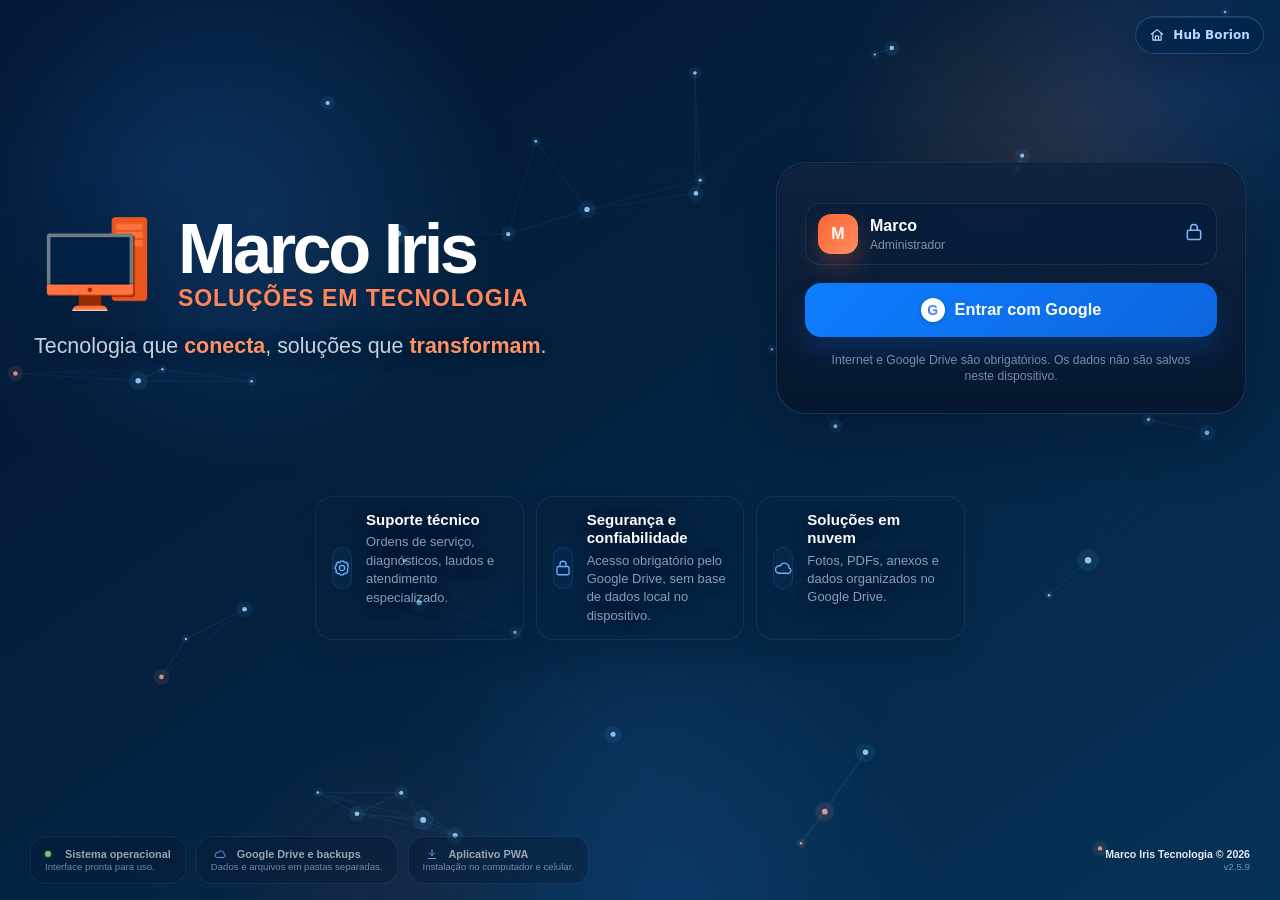
==== commit 0f4f2a6a: "Add files via upload" ====
--- a/index.html
+++ b/index.html
@@ -1,82 +1,53 @@
-<!DOCTYPE html>
+<!doctype html>
 <html lang="pt-BR">
 <head>
-<meta charset="UTF-8">
-<meta name="viewport" content="width=device-width, initial-scale=1.0, viewport-fit=cover">
-<title>Borion Finance</title>
-<meta name="description" content="Controle financeiro pessoal — receitas, despesas, cartões e patrimônio.">
-<link rel="manifest" href="manifest.json">
-<meta name="theme-color" content="#060a10">
-<meta name="mobile-web-app-capable" content="yes">
-<meta name="apple-mobile-web-app-capable" content="yes">
-<meta name="apple-mobile-web-app-status-bar-style" content="black-translucent">
-<meta name="apple-mobile-web-app-title" content="Borion Finance">
-<link rel="apple-touch-icon" href="icon-192.png">
-<link rel="shortcut icon" href="borion.ico">
-<link rel="icon" type="image/png" sizes="32x32" href="favicon-32.png">
-<link rel="icon" type="image/png" sizes="192x192" href="icon-192.png">
-<script>
-(function(){
-  try{
-    var raw=localStorage.getItem('mc_config');
-    var cfg=raw?JSON.parse(raw):{};
-    var choice=cfg.theme||'dark';
-    var resolved=choice==='system'&&window.matchMedia? (window.matchMedia('(prefers-color-scheme: light)').matches?'light':'dark') : choice;
-    resolved = resolved==='light'?'light':'dark';
-    document.documentElement.setAttribute('data-theme', resolved);
-    document.documentElement.setAttribute('data-theme-choice', choice);
-    var meta=document.querySelector('meta[name="theme-color"]');
-    if(meta) meta.setAttribute('content', resolved==='light'?'#f7f2e7':'#060a10');
-  }catch(e){ document.documentElement.setAttribute('data-theme','dark'); }
-})();
-</script>
-<link rel="preload" href="css/styles.css?v=6.46.20" as="style">
-<link rel="preload" href="borion-emblem.png" as="image" type="image/png">
-<link rel="stylesheet" href="css/styles.css?v=6.46.20">
-  <link rel="stylesheet" href="css/borion-hub.css?v=6.46.20">
+  <meta charset="utf-8">
+  <meta name="viewport" content="width=device-width,initial-scale=1,viewport-fit=cover,interactive-widget=resizes-visual">
+  <meta name="theme-color" content="#042344">
+  <meta name="description" content="Gestão completa de ordens de serviço, clientes, agenda, estoque, financeiro, fotos, PDFs e anexos da Marco Iris Soluções em Tecnologia.">
+  <title>Marco Iris Tecnologia</title>
+  <link rel="manifest" href="manifest.json">
+  <link rel="icon" href="icon-192.png">
+  <link rel="apple-touch-icon" href="apple-touch-icon.png">
+  <link rel="stylesheet" href="css/app.css?v=2.5.9">
+  <link rel="stylesheet" href="css/mobile-borion.css?v=2.5.9">
+  <link rel="stylesheet" href="css/borion-hub.css?v=2.5.9">
+  <link rel="stylesheet" href="css/pts-completo.css?v=2.5.9">
+  <link rel="stylesheet" href="css/validacao-final.css?v=2.5.9">
+  <link rel="stylesheet" href="css/personalization-v221.css?v=2.5.9">
+  <link rel="stylesheet" href="css/v227-corrections.css?v=2.5.9">
+  <link rel="stylesheet" href="css/v255-marco-review.css?v=2.5.9">
+  <link rel="stylesheet" href="css/v256-final-adjustments.css?v=2.5.9">
+  <link rel="stylesheet" href="css/v259-layout-livre.css?v=2.5.9">
 </head>
 <body>
-<div id="root"><div id="borion-boot" class="borion-boot" role="status" aria-live="polite" aria-atomic="true"><div class="borion-boot-card"><div class="borion-boot-logo-wrap"><img class="borion-boot-logo" src="borion-emblem.png" alt="Borion Finance"></div><div class="borion-boot-brand">BORION FINANCE</div><div class="borion-boot-spinner" aria-hidden="true"><span></span></div><h1 id="borion-boot-title">Preparando o Borion</h1><p id="borion-boot-detail">Carregando os componentes essenciais</p><div class="borion-boot-progress" aria-label="Progresso da inicialização"><span id="borion-boot-progress-bar" style="width:4%"></span></div><div class="borion-boot-meta"><span id="borion-boot-connection">Verificando conexão</span><span id="borion-boot-elapsed" hidden></span></div><p class="borion-boot-safe">Seus dados continuam protegidos.</p><div id="borion-boot-slow" class="borion-boot-slow" hidden></div><div id="borion-boot-error" class="borion-boot-error" hidden></div></div></div></div>
-<div id="modal-root"></div>
-<div id="toast-root"></div>
-
-
-<script defer src="js/00-utils.js?v=6.46.20"></script>
-<script defer src="js/01i-boot-progress-v642.js?v=6.46.20"></script>
-<script defer src="js/01j-remote-update-v642.js?v=6.46.20"></script>
-<script defer src="js/01-storage-data-state.js?v=6.46.20"></script>
-<script defer src="js/01b-storage-provider.js?v=6.46.20"></script>
-<script defer src="js/01c-google-drive-provider.js?v=6.46.20-recuperacao-login-estavel"></script>
-<script defer src="js/01d-data-guard.js?v=6.46.20"></script>
-<script defer src="js/01e-sync-core-v640.js?v=6.46.20"></script>
-<script defer src="js/01f-sync-queue-v640.js?v=6.46.20"></script>
-<script defer src="js/01g-drive-journal-v640.js?v=6.46.20"></script>
-<script defer src="js/01h-multitab-v640.js?v=6.46.20"></script>
-<script defer src="js/18-order-preferences.js?v=6.46.20"></script>
-<script defer src="js/25-module-layout.js?v=6.46.20"></script>
-<script defer src="js/02-backup-local.js?v=6.46.20"></script>
-<script defer src="js/17-borion-cloud.js?v=6.46.20"></script>
-<script defer src="js/03-modals-shared.js?v=6.46.20"></script>
-<script defer src="js/04-gate-shell.js?v=6.46.20"></script>
-<script defer src="js/05-calculations-charts.js?v=6.46.20"></script>
-<script defer src="js/06-overview.js?v=6.46.20"></script>
-<script defer src="js/07-budget.js?v=6.46.20"></script>
-<script defer src="js/08-investments.js?v=6.46.20"></script>
-<script defer src="js/09-patrimony-goals.js?v=6.46.20"></script>
-<script defer src="js/10-cards-accounts.js?v=6.46.20"></script>
-<script defer src="js/11-agenda-notifications.js?v=6.46.20"></script>
-<script defer src="js/12-bank-filter-search.js?v=6.46.20"></script>
-<script defer src="js/13-settings.js?v=6.46.20"></script>
-<script defer src="js/19-subscriptions.js?v=6.46.20"></script>
-<script defer src="js/20-smartphone-mode.js?v=6.46.20"></script>
-<script defer src="js/21-smartphone-history.js?v=6.46.20"></script>
-<script defer src="js/22-mobile-experience.js?v=6.46.20"></script>
-<script defer src="js/15-cheques.js?v=6.46.20"></script>
-<script defer src="js/16-import-statement.js?v=6.46.20"></script>
-<script defer src="js/23-profile-import-review.js?v=6.46.20"></script>
-<script defer src="js/24-interconnections.js?v=6.46.20"></script>
-<script defer src="js/14-events-boot-pwa.js?v=6.46.20"></script>
-  <script defer src="js/borion-hub.js?v=6.46.20"></script>
-<script>window.addEventListener('load',()=>window.BorionInterop?.start());</script>
+  <div id="root"></div>
+  <div id="modal-root"></div>
+  <div id="toast-root" aria-live="polite"></div>
+  <div id="confirm-root"></div>
+  <input id="json-import" type="file" accept="application/json,.json" hidden>
+  <input id="media-import" type="file" accept="*/*" multiple webkitdirectory directory hidden>
+  <script defer src="js/data/initial-data.js?v=2.5.9"></script>
+  <script defer src="js/services/storage.js?v=2.5.9"></script>
+  <script defer src="js/services/identifiers.js?v=2.5.9"></script>
+  <script defer src="js/services/phone.js?v=2.5.9"></script>
+  <script defer src="js/services/money.js?v=2.5.9"></script>
+  <script defer src="js/services/finance-status.js?v=2.5.9"></script>
+  <script defer src="js/services/stock-health.js?v=2.5.9"></script>
+  <script defer src="js/services/google-drive.js?v=2.5.9"></script>
+  <script defer src="js/vendor/qrcode-local.js?v=2.5.9"></script>
+  <script defer src="js/services/pdf.js?v=2.5.9"></script>
+  <script defer src="js/services/borion-interop-source.js?v=2.5.9"></script>
+  <script defer src="js/app.js?v=2.5.9"></script>
+  <script defer src="js/legacy-migration-v253.js?v=2.5.9"></script>
+  <script defer src="js/personalization-v221.js?v=2.5.9"></script>
+  <script defer src="js/pts-completo.js?v=2.5.9"></script>
+  <script defer src="js/mobile-experience.js?v=2.5.9"></script>
+    <script defer src="js/borion-hub.js?v=2.5.9"></script>
+  <script defer src="js/v227-corrections.js?v=2.5.9"></script>
+  <script defer src="js/v255-marco-review.js?v=2.5.9"></script>
+  <script defer src="js/v256-final-adjustments.js?v=2.5.9"></script>
+  <script defer src="js/v259-layout-livre.js?v=2.5.9"></script>
+<script>window.addEventListener('load',()=>window.MarcoBorionInterop?.start(()=>STATE));</script>
 </body>
 </html>
--- a/css/app.css
+++ b/css/app.css
@@ -0,0 +1,2209 @@
+:root{
+  --navy-950:#031a33;
+  --navy-900:#042344;
+  --navy-800:#07345f;
+  --navy-700:#0a477b;
+  --blue:#0c65d9;
+  --blue-soft:#dcecff;
+  --orange:#ff642f;
+  --orange-dark:#dc4818;
+  --orange-soft:#fff0e9;
+  --ink:#122033;
+  --muted:#6c7b8f;
+  --line:rgba(4,35,68,.12);
+  --surface:rgba(249,252,255,.90);
+  --surface-strong:rgba(255,255,255,.97);
+  --danger:#c93636;
+  --success:#14865e;
+  --warning:#b56a00;
+  --shadow:0 18px 48px rgba(3,26,51,.12);
+  --shadow-soft:0 8px 24px rgba(3,26,51,.08);
+  --radius:22px;
+  --radius-sm:14px;
+  --sidebar:270px;
+  color-scheme:light;
+}
+*{box-sizing:border-box}
+html,body{margin:0;min-height:100%;font-family:Inter,ui-sans-serif,-apple-system,BlinkMacSystemFont,"Segoe UI",Roboto,Arial,sans-serif;color:var(--ink);background:#eaf2fb}
+body{min-height:100vh;overflow-x:hidden}
+button,input,select,textarea{font:inherit}
+button{cursor:pointer}
+a{color:inherit}
+.hidden{display:none!important}
+.muted{color:var(--muted)}
+.small{font-size:.84rem}
+.nowrap{white-space:nowrap}
+.spacer{flex:1}
+.text-right{text-align:right}
+.danger-text{color:var(--danger)}
+.success-text{color:var(--success)}
+
+.app-bg{
+  min-height:100vh;
+  background:
+    radial-gradient(circle at 14% 8%,rgba(12,101,217,.18),transparent 28%),
+    radial-gradient(circle at 90% 4%,rgba(255,100,47,.14),transparent 25%),
+    linear-gradient(145deg,#dce9f7 0%,#f5f8fc 48%,#e9f1f8 100%);
+}
+.app-shell{display:grid;grid-template-columns:var(--sidebar) minmax(0,1fr);min-height:100vh}
+.sidebar{
+  position:sticky;top:0;height:100vh;padding:20px 14px 18px;overflow:auto;
+  background:linear-gradient(180deg,rgba(3,26,51,.98),rgba(4,35,68,.95));
+  color:#fff;border-right:1px solid rgba(255,255,255,.07);z-index:20;
+}
+.brand{display:flex;align-items:center;gap:12px;padding:8px 10px 20px}
+.brand img{width:46px;height:46px;border-radius:14px;object-fit:cover;box-shadow:0 8px 22px rgba(0,0,0,.22)}
+.brand strong{display:block;font-size:1.03rem;letter-spacing:.01em}
+.brand small{display:block;color:#ff9a75;margin-top:2px;font-size:.76rem}
+.nav-section{font-size:.68rem;text-transform:uppercase;letter-spacing:.12em;color:rgba(255,255,255,.42);padding:16px 14px 7px}
+.nav-btn{width:100%;border:0;background:transparent;color:rgba(255,255,255,.76);display:flex;align-items:center;gap:12px;padding:11px 13px;border-radius:14px;text-align:left;transition:.18s ease;margin:2px 0}
+.nav-btn svg{width:19px;height:19px;flex:0 0 19px}
+.nav-btn:hover{background:rgba(255,255,255,.08);color:#fff;transform:translateX(2px)}
+.nav-btn.active{background:linear-gradient(135deg,rgba(255,100,47,.26),rgba(255,100,47,.12));color:#fff;box-shadow:inset 0 0 0 1px rgba(255,143,103,.18)}
+.sidebar-footer{margin-top:18px;padding:14px;border-top:1px solid rgba(255,255,255,.08)}
+.save-status{font-size:.75rem;color:rgba(255,255,255,.6);line-height:1.4}.save-status[data-tone="ok"]{color:#92e2c1}.save-status[data-tone="warn"]{color:#ffd294}
+.main{min-width:0}
+.topbar{position:sticky;top:0;z-index:15;display:flex;align-items:center;gap:14px;padding:14px 24px;background:rgba(243,248,252,.92);backdrop-filter:blur(18px);border-bottom:1px solid var(--line)}
+.mobile-menu{display:none}
+.view-heading{min-width:180px}.view-heading h1{font-size:1.2rem;margin:0}.view-heading small{color:var(--muted)}
+.global-search{flex:1;max-width:620px;position:relative}.global-search svg{position:absolute;left:14px;top:50%;transform:translateY(-50%);width:18px;color:var(--muted)}
+.global-search input{width:100%;border:1px solid var(--line);background:rgba(255,255,255,.92);border-radius:999px;padding:11px 15px 11px 42px;outline:none;box-shadow:0 5px 18px rgba(3,26,51,.05)}
+.global-search input:focus{border-color:rgba(12,101,217,.45);box-shadow:0 0 0 4px rgba(12,101,217,.09)}
+.top-actions{display:flex;gap:8px;align-items:center}
+.icon-btn{border:1px solid var(--line);background:rgba(255,255,255,.94);width:42px;height:42px;border-radius:14px;display:grid;place-items:center;color:var(--navy-900);box-shadow:var(--shadow-soft)}
+.icon-btn:hover{transform:translateY(-1px)}
+.icon-btn svg{width:19px}
+.content{padding:24px;max-width:1680px;margin:0 auto}
+
+.hero{position:relative;overflow:hidden;border-radius:30px;padding:30px;color:#fff;background:linear-gradient(120deg,var(--navy-950),var(--navy-800));box-shadow:var(--shadow);min-height:210px}
+.hero:after{content:"";position:absolute;right:-70px;top:-100px;width:440px;height:440px;background:radial-gradient(circle,rgba(12,101,217,.58),transparent 66%)}
+.hero:before{content:"";position:absolute;right:20%;bottom:-180px;width:350px;height:350px;background:radial-gradient(circle,rgba(255,100,47,.3),transparent 66%)}
+.hero-content{position:relative;z-index:2;display:flex;gap:26px;justify-content:space-between;align-items:flex-end}
+.hero h2{font-size:clamp(1.8rem,4vw,3.4rem);line-height:1;margin:0 0 8px}.hero p{margin:0;color:rgba(255,255,255,.72);max-width:680px}
+.hero-clock{text-align:right}.hero-clock strong{font-size:3.8rem;line-height:.9;font-weight:300;letter-spacing:-.06em}.hero-clock small{display:block;color:#ffb69d;margin-top:10px}
+
+.grid{display:grid;gap:18px}.grid.kpis{grid-template-columns:repeat(4,minmax(0,1fr));margin:20px 0}.grid.two{grid-template-columns:repeat(2,minmax(0,1fr))}.grid.three{grid-template-columns:repeat(3,minmax(0,1fr))}
+.card{background:var(--surface);border:1px solid rgba(255,255,255,.72);border-radius:var(--radius);box-shadow:var(--shadow-soft);padding:20px;backdrop-filter:blur(12px)}
+.card-header{display:flex;align-items:flex-start;justify-content:space-between;gap:14px;margin-bottom:16px}.card-header h2,.card-header h3{margin:0}.card-header h2{font-size:1.13rem}.card-header h3{font-size:1rem}.card-header p{margin:4px 0 0;color:var(--muted);font-size:.86rem}
+.kpi{display:flex;align-items:center;gap:14px}.kpi-icon{width:48px;height:48px;border-radius:16px;display:grid;place-items:center;background:var(--blue-soft);color:var(--blue)}.kpi-icon.orange{background:var(--orange-soft);color:var(--orange)}.kpi-icon.green{background:#ddf6eb;color:var(--success)}.kpi-icon.red{background:#fde7e7;color:var(--danger)}.kpi-icon svg{width:23px}
+.kpi small{color:var(--muted);display:block}.kpi strong{font-size:1.5rem;display:block;margin-top:2px}.kpi .delta{font-size:.76rem;margin-top:4px;color:var(--muted)}
+
+.toolbar{display:flex;gap:10px;align-items:center;justify-content:space-between;margin-bottom:16px;flex-wrap:wrap}.toolbar-left,.toolbar-right{display:flex;gap:9px;align-items:center;flex-wrap:wrap}
+.btn{border:0;border-radius:13px;padding:10px 15px;display:inline-flex;align-items:center;justify-content:center;gap:8px;font-weight:700;transition:.16s ease;text-decoration:none;white-space:nowrap}.btn svg{width:17px;height:17px}.btn.primary{color:#fff;background:linear-gradient(135deg,var(--orange),#ff7e50);box-shadow:0 8px 20px rgba(255,100,47,.24)}.btn.primary:hover{transform:translateY(-1px);box-shadow:0 12px 24px rgba(255,100,47,.3)}.btn.secondary{background:#fff;color:var(--navy-900);border:1px solid var(--line)}.btn.ghost{background:transparent;color:var(--navy-900)}.btn.danger{background:#fff0f0;color:var(--danger);border:1px solid rgba(201,54,54,.15)}.btn.success{background:#e2f7ee;color:var(--success)}.btn.compact{padding:7px 10px;border-radius:10px;font-size:.82rem}.btn:disabled{opacity:.48;cursor:not-allowed;transform:none!important}
+.segmented{display:flex;gap:3px;background:rgba(4,35,68,.07);padding:4px;border-radius:13px}.segmented button{border:0;background:transparent;border-radius:10px;padding:7px 10px;color:var(--muted)}.segmented button.active{background:#fff;color:var(--navy-900);box-shadow:0 3px 10px rgba(3,26,51,.09)}
+.filter-control{border:1px solid var(--line);background:#fff;border-radius:12px;padding:9px 11px;color:var(--ink);outline:none}
+
+.table-wrap{overflow:auto;border-radius:16px;border:1px solid var(--line);background:rgba(255,255,255,.95)}.table{width:100%;border-collapse:collapse;min-width:820px}.table th{font-size:.75rem;text-transform:uppercase;letter-spacing:.06em;color:var(--muted);text-align:left;background:#f6f9fc;padding:12px 14px;border-bottom:1px solid var(--line);position:sticky;top:0;z-index:1}.table td{padding:13px 14px;border-bottom:1px solid rgba(4,35,68,.07);vertical-align:top}.table tr:last-child td{border-bottom:0}.table tbody tr:hover{background:#f9fbfd}.table .actions{display:flex;justify-content:flex-end;gap:5px}.table .actions button{border:0;background:transparent;border-radius:9px;padding:6px;color:var(--muted)}.table .actions button:hover{background:#edf3f8;color:var(--navy-900)}
+.list{display:grid;gap:10px}.list-row{display:flex;gap:14px;align-items:center;background:rgba(255,255,255,.93);border:1px solid var(--line);border-radius:16px;padding:13px 14px;transition:.16s ease}.list-row:hover{transform:translateY(-1px);box-shadow:var(--shadow-soft)}.list-row-main{min-width:0;flex:1}.list-row-main strong{display:block}.list-row-main small{color:var(--muted);display:block;margin-top:3px}.list-row-side{text-align:right}.list-row-actions{display:flex;gap:5px}
+.badge{display:inline-flex;align-items:center;gap:5px;border-radius:999px;padding:5px 9px;font-size:.74rem;font-weight:800;background:#edf2f7;color:var(--muted)}.badge.ok{background:#e1f6ed;color:var(--success)}.badge.warn{background:#fff2dd;color:var(--warning)}.badge.danger{background:#fde7e7;color:var(--danger)}.badge.blue{background:#e4efff;color:var(--blue)}.badge.orange{background:var(--orange-soft);color:var(--orange-dark)}
+.status-dot{width:7px;height:7px;border-radius:50%;background:currentColor}
+.empty{padding:44px 20px;text-align:center;color:var(--muted)}.empty svg{width:42px;height:42px;opacity:.45;margin-bottom:8px}
+
+.form-grid{display:grid;grid-template-columns:repeat(2,minmax(0,1fr));gap:14px}.form-grid.three{grid-template-columns:repeat(3,minmax(0,1fr))}.field{display:flex;flex-direction:column;gap:6px}.field.full{grid-column:1/-1}.field label{font-size:.79rem;font-weight:800;color:#45556b}.field input,.field select,.field textarea{width:100%;border:1px solid var(--line);border-radius:12px;background:rgba(255,255,255,.92);padding:10px 11px;outline:none;color:var(--ink)}.field textarea{resize:vertical;min-height:96px}.field input:focus,.field select:focus,.field textarea:focus{border-color:rgba(12,101,217,.45);box-shadow:0 0 0 4px rgba(12,101,217,.08)}.field-help{font-size:.73rem;color:var(--muted)}
+.inline-fields{display:flex;gap:10px;align-items:end}.inline-fields>*{flex:1}
+.checkbox{display:flex;gap:9px;align-items:center}.checkbox input{width:18px;height:18px}
+.form-section{border:1px solid var(--line);border-radius:18px;padding:16px;margin-top:14px;background:rgba(255,255,255,.68)}.form-section-title{display:flex;align-items:center;justify-content:space-between;gap:12px;margin-bottom:12px}.form-section-title h3{margin:0;font-size:.95rem}
+.item-editor-row{display:grid;grid-template-columns:1.3fr .7fr .45fr .65fr .65fr auto;gap:8px;align-items:end;border-bottom:1px solid var(--line);padding:10px 0}.item-editor-row:last-child{border-bottom:0}.payment-editor-row{display:grid;grid-template-columns:.75fr .8fr .7fr .7fr .7fr auto;gap:8px;align-items:end;border-bottom:1px solid var(--line);padding:10px 0}
+.form-actions{position:sticky;bottom:0;margin:18px -22px -22px;padding:14px 22px;background:rgba(255,255,255,.94);border-top:1px solid var(--line);display:flex;justify-content:flex-end;gap:9px;border-radius:0 0 22px 22px;backdrop-filter:blur(12px)}
+
+.modal-backdrop{position:fixed;inset:0;background:rgba(3,20,38,.55);z-index:100;display:flex;align-items:center;justify-content:center;padding:18px;animation:fade .16s ease}.modal{width:min(760px,100%);max-height:calc(100vh - 36px);overflow:auto;background:#f8fbfe;border:1px solid rgba(255,255,255,.72);border-radius:26px;box-shadow:0 28px 90px rgba(0,0,0,.28);animation:pop .2s ease}.modal.wide{width:min(1120px,100%)}.modal-header{position:sticky;top:0;z-index:3;display:flex;align-items:center;justify-content:space-between;gap:12px;padding:18px 22px;background:rgba(248,251,254,.95);border-bottom:1px solid var(--line);backdrop-filter:blur(14px)}.modal-header h2{margin:0;font-size:1.1rem}.modal-close{border:0;background:#edf2f7;width:34px;height:34px;border-radius:11px;display:grid;place-items:center}.modal-body{padding:22px}
+@keyframes fade{from{opacity:0}to{opacity:1}}@keyframes pop{from{opacity:0;transform:scale(.975) translateY(8px)}to{opacity:1;transform:none}}
+.toast{position:fixed;right:20px;bottom:20px;z-index:200;max-width:390px;background:#fff;border:1px solid var(--line);box-shadow:var(--shadow);border-radius:16px;padding:13px 15px;display:flex;gap:10px;align-items:flex-start;transform:translateY(20px);opacity:0;transition:.2s ease}.toast.show{transform:none;opacity:1}.toast.ok{border-left:4px solid var(--success)}.toast.warn{border-left:4px solid var(--warning)}.toast.error{border-left:4px solid var(--danger)}
+
+.detail-hero{background:linear-gradient(135deg,var(--navy-950),var(--navy-800));color:#fff;border-radius:22px;padding:22px;margin-bottom:16px}.detail-hero h2{margin:0}.detail-hero p{color:rgba(255,255,255,.7)}.detail-meta{display:flex;gap:10px;flex-wrap:wrap;margin-top:14px}.detail-meta span{background:rgba(255,255,255,.1);padding:7px 10px;border-radius:999px;font-size:.8rem}
+.detail-grid{display:grid;grid-template-columns:1.15fr .85fr;gap:16px}.definition-list{display:grid;grid-template-columns:160px 1fr;gap:9px 12px}.definition-list dt{color:var(--muted);font-size:.8rem}.definition-list dd{margin:0;min-width:0}
+.media-grid{display:grid;grid-template-columns:repeat(3,minmax(0,1fr));gap:10px}.media-card{position:relative;aspect-ratio:4/3;border-radius:14px;overflow:hidden;background:#e9eef4;border:1px solid var(--line)}.media-card img{width:100%;height:100%;object-fit:cover}.media-card .media-overlay{position:absolute;inset:auto 0 0;padding:18px 9px 8px;background:linear-gradient(transparent,rgba(0,0,0,.75));color:#fff;font-size:.72rem}.media-card button{position:absolute;right:7px;top:7px;border:0;background:rgba(255,255,255,.9);width:29px;height:29px;border-radius:9px}.upload-zone{border:1.5px dashed rgba(12,101,217,.32);border-radius:16px;padding:22px;text-align:center;background:rgba(220,236,255,.35)}
+
+.tabs{display:flex;gap:5px;overflow:auto;padding:4px;background:rgba(4,35,68,.06);border-radius:14px;margin-bottom:16px}.tabs button{border:0;background:transparent;padding:9px 12px;border-radius:10px;white-space:nowrap;color:var(--muted)}.tabs button.active{background:#fff;color:var(--navy-900);box-shadow:0 3px 10px rgba(3,26,51,.08);font-weight:800}
+.stock-meter{height:8px;background:#e7edf3;border-radius:999px;overflow:hidden;margin-top:8px}.stock-meter span{display:block;height:100%;background:var(--blue);border-radius:inherit}.stock-meter.low span{background:var(--danger)}
+
+body.login-page{background:#031a33;overflow:hidden}
+.login-screen{position:relative;isolation:isolate;min-height:100dvh;padding:26px;display:grid;place-items:center;background:linear-gradient(145deg,#02152c 0%,#042344 42%,#07345f 100%);overflow:hidden}
+.lock-network-canvas{position:absolute;inset:0;width:100%;height:100%;display:block;z-index:0;opacity:.95}
+.login-screen::before{content:"";position:absolute;inset:0;z-index:1;background:radial-gradient(circle at 15% 20%,rgba(12,101,217,.20),transparent 24%),radial-gradient(circle at 82% 14%,rgba(255,100,47,.16),transparent 18%),radial-gradient(circle at 50% 100%,rgba(34,124,255,.20),transparent 26%)}
+.login-screen::after{content:"";position:absolute;left:-10%;right:-10%;bottom:-110px;height:240px;z-index:1;background:radial-gradient(60% 140% at 50% 0%,rgba(52,138,255,.35),transparent 70%);filter:blur(16px)}
+.lock-shell{position:relative;z-index:2;width:min(1480px,100%);display:grid;grid-template-columns:minmax(0,1.05fr) minmax(360px,.85fr);gap:clamp(32px,5vw,92px);align-items:center}
+.lock-brand-panel{padding:clamp(18px,2vw,24px)}
+.lock-brand-top{display:flex;align-items:center;gap:18px;margin-bottom:20px}
+.lock-brand-top img{width:124px;height:124px;object-fit:contain;filter:drop-shadow(0 18px 34px rgba(0,0,0,.22))}
+.lock-title{font-size:clamp(3.4rem,6vw,5.8rem);line-height:.92;margin:0;color:#fff;letter-spacing:-.05em}
+.lock-subtitle{display:block;margin-top:6px;font-size:clamp(1.1rem,2.3vw,1.8rem);font-weight:700;color:#ff8c5f;letter-spacing:.02em}
+.lock-tagline{margin:20px 0 0;color:rgba(255,255,255,.82);font-size:1.55rem;max-width:760px;line-height:1.35}.lock-tagline strong{color:#ff8c5f}
+.lock-feature-row{display:flex;flex-wrap:wrap;gap:18px;margin-top:32px}
+.lock-feature{display:flex;align-items:flex-start;gap:12px;min-width:185px;padding-right:12px;color:rgba(255,255,255,.86)}
+.lock-feature + .lock-feature{border-left:1px solid rgba(255,255,255,.12);padding-left:18px}
+.lock-feature-icon{width:44px;height:44px;border-radius:14px;display:grid;place-items:center;background:rgba(255,255,255,.08);border:1px solid rgba(255,255,255,.12);color:#51a1ff;backdrop-filter:blur(10px)}
+.lock-feature strong{display:block;font-size:.98rem;color:#fff}.lock-feature small{display:block;margin-top:4px;font-size:.88rem;color:rgba(255,255,255,.62);line-height:1.35}
+.login-card{position:relative;width:min(100%,540px);margin-left:auto;background:rgba(247,250,255,.18);border:1px solid rgba(255,255,255,.22);border-radius:34px;padding:30px;box-shadow:0 30px 90px rgba(0,0,0,.32),inset 0 1px 0 rgba(255,255,255,.15);backdrop-filter:blur(26px) saturate(140%)}
+.login-card::before{content:"";position:absolute;inset:1px;border-radius:33px;background:linear-gradient(180deg,rgba(255,255,255,.08),rgba(255,255,255,.02));pointer-events:none}
+.login-card > *{position:relative;z-index:1}
+.login-brand{text-align:center;margin-bottom:16px}.login-brand .user-badge{width:106px;height:106px;margin:0 auto 16px;border-radius:50%;display:grid;place-items:center;border:1px solid rgba(89,165,255,.62);background:radial-gradient(circle at 30% 30%,rgba(28,117,245,.30),rgba(5,23,49,.15));box-shadow:0 0 0 6px rgba(66,130,255,.08),0 18px 38px rgba(0,0,0,.18);color:#fff}.login-brand .user-badge svg{width:44px;height:44px}.login-brand h1{margin:0;color:#fff;font-size:clamp(2rem,3.2vw,2.5rem);letter-spacing:-.03em}.login-brand p{margin:10px 0 0;color:rgba(255,255,255,.72)}
+.profile-option{display:flex;align-items:center;gap:12px;border:1px solid rgba(255,255,255,.16);padding:13px 14px;border-radius:18px;margin:18px 0;background:rgba(255,255,255,.07);color:#fff;backdrop-filter:blur(12px)}
+.profile-option .muted{color:rgba(255,255,255,.62)!important}
+.avatar{width:46px;height:46px;border-radius:16px;background:linear-gradient(135deg,var(--orange),#ff8e65);color:#fff;display:grid;place-items:center;font-weight:900;box-shadow:0 12px 26px rgba(255,100,47,.28)}
+.login-card .field{margin-top:14px}.login-card .field label{color:rgba(255,255,255,.86);font-size:.82rem}.login-card .field input{min-height:52px;border-radius:16px;border:1px solid rgba(255,255,255,.16);background:rgba(6,28,57,.26)!important;color:#fff;box-shadow:inset 0 1px 0 rgba(255,255,255,.05)}
+.login-card .field input::placeholder{color:rgba(255,255,255,.42)}
+.login-card .field input:focus{background:rgba(7,32,63,.4)!important;border-color:rgba(81,161,255,.74);box-shadow:0 0 0 4px rgba(81,161,255,.12)}
+.login-aux{display:flex;align-items:center;justify-content:space-between;gap:12px;margin-top:12px;color:rgba(255,255,255,.74);font-size:.92rem}.login-remember{display:flex;align-items:center;gap:9px}.login-remember input{accent-color:var(--orange)}.login-link{color:#6ab3ff;text-decoration:none}.login-link:hover{text-decoration:underline}
+.login-card .btn.primary{width:100%;margin-top:18px;min-height:54px;border-radius:16px;font-size:1.02rem}
+.login-divider{display:flex;align-items:center;gap:12px;color:rgba(255,255,255,.42);margin:16px 0}.login-divider::before,.login-divider::after{content:"";height:1px;flex:1;background:rgba(255,255,255,.12)}
+.login-card .btn.secondary{width:100%;min-height:52px;border-radius:16px;background:rgba(255,255,255,.06);border:1px solid rgba(255,255,255,.16);color:#fff}.login-card .btn.secondary:hover{background:rgba(255,255,255,.12)}
+.login-security-note{margin:16px 0 0;text-align:center;color:rgba(255,255,255,.56);font-size:.8rem;line-height:1.45}
+.lock-footer{position:absolute;left:0;right:0;bottom:max(16px,env(safe-area-inset-bottom));z-index:2;display:flex;align-items:center;justify-content:space-between;gap:14px;padding:0 28px}
+.lock-footer-cards{display:flex;flex-wrap:wrap;gap:12px}.lock-footer-card{min-width:216px;padding:12px 16px;border-radius:18px;background:rgba(9,24,50,.28);border:1px solid rgba(255,255,255,.10);backdrop-filter:blur(16px);color:#fff;box-shadow:0 12px 24px rgba(0,0,0,.14)}
+.lock-footer-card strong{display:block;font-size:.95rem}.lock-footer-card small{display:block;margin-top:4px;color:rgba(255,255,255,.62);line-height:1.35}.lock-footer-meta{text-align:right;color:rgba(255,255,255,.66);font-size:.92rem}.lock-footer-meta strong{display:block;color:#fff;font-size:1rem;margin-bottom:4px}.status-dot-live{display:inline-block;width:10px;height:10px;border-radius:50%;background:#7de27d;box-shadow:0 0 0 4px rgba(125,226,125,.14)}
+@media(max-width:980px){.lock-shell{grid-template-columns:1fr;gap:24px}.lock-brand-panel,.login-card{width:min(100%,760px);margin:0 auto}.lock-title{font-size:3.2rem}.lock-tagline{font-size:1.15rem}.lock-footer{position:relative;display:grid;padding:26px 0 0;justify-content:stretch}.lock-footer-meta{text-align:left}}
+@media(max-width:720px){body.login-page{overflow:auto}.login-screen{padding:20px 16px 28px}.lock-brand-top{align-items:flex-start}.lock-brand-top img{width:84px;height:84px}.lock-title{font-size:2.4rem}.lock-feature-row{display:grid;grid-template-columns:1fr;gap:10px}.lock-feature + .lock-feature{border-left:0;padding-left:0}.login-card{padding:22px;border-radius:28px}.lock-footer-cards{display:grid;grid-template-columns:1fr}.lock-footer-card{min-width:0}}
+
+.chart-bars{display:flex;align-items:flex-end;gap:8px;height:170px;padding-top:10px}.bar-group{flex:1;display:flex;flex-direction:column;align-items:center;justify-content:flex-end;height:100%;gap:6px}.bar{width:100%;max-width:34px;border-radius:8px 8px 3px 3px;background:linear-gradient(180deg,var(--blue),var(--navy-700));min-height:3px}.bar.expense{background:linear-gradient(180deg,var(--orange),var(--orange-dark))}.bar-label{font-size:.66rem;color:var(--muted)}
+
+.cloud-folders{display:grid;grid-template-columns:repeat(5,minmax(0,1fr));gap:8px}.cloud-folder{padding:12px;background:rgba(255,255,255,.94);border:1px solid var(--line);border-radius:13px;text-align:center}.cloud-folder svg{width:25px;color:var(--blue)}.cloud-folder strong{display:block;font-size:.78rem;margin-top:6px}.cloud-folder small{display:block;color:var(--muted);font-size:.68rem;margin-top:2px}
+.audit-list{max-height:390px;overflow:auto}.audit-row{display:flex;gap:10px;padding:10px 0;border-bottom:1px solid var(--line)}.audit-row:last-child{border-bottom:0}.audit-row time{font-size:.72rem;color:var(--muted);min-width:112px}.audit-row strong{display:block;font-size:.84rem}.audit-row small{color:var(--muted)}
+
+
+
+@media(max-width:1180px){.grid.kpis{grid-template-columns:repeat(2,minmax(0,1fr))}.grid.three{grid-template-columns:repeat(2,minmax(0,1fr))}.detail-grid{grid-template-columns:1fr}.cloud-folders{grid-template-columns:repeat(3,minmax(0,1fr))}}
+@media(max-width:900px){:root{--sidebar:0px}.app-shell{display:block}.sidebar{position:fixed;left:0;top:0;width:280px;transform:translateX(-105%);transition:.22s ease;box-shadow:20px 0 60px rgba(0,0,0,.25)}body.menu-open .sidebar{transform:none}.mobile-menu{display:grid}.view-heading{min-width:0}.topbar{padding:11px 14px}.global-search{display:none}.content{padding:16px}.hero{padding:22px;min-height:180px}.hero-clock strong{font-size:2.8rem}.form-grid,.form-grid.three{grid-template-columns:1fr}.item-editor-row,.payment-editor-row{grid-template-columns:1fr 1fr}.item-editor-row>*:first-child,.payment-editor-row>*:first-child{grid-column:1/-1}.media-grid{grid-template-columns:repeat(2,minmax(0,1fr))}}
+@media(max-width:620px){.grid.kpis,.grid.two,.grid.three{grid-template-columns:1fr}.hero-content{align-items:flex-start;flex-direction:column}.hero-clock{text-align:left}.top-actions .desktop-only{display:none}.card{padding:16px;border-radius:19px}.toolbar{align-items:stretch}.toolbar-left,.toolbar-right{width:100%}.toolbar .btn{flex:1}.definition-list{grid-template-columns:1fr;gap:3px}.definition-list dd{margin-bottom:9px}.cloud-folders{grid-template-columns:repeat(2,minmax(0,1fr))}.modal-backdrop{padding:0;align-items:flex-end}.modal,.modal.wide{width:100%;max-height:94vh;border-radius:24px 24px 0 0}.modal-body{padding:18px}.form-actions{margin-left:-18px;margin-right:-18px;margin-bottom:-18px;padding:13px 18px;border-radius:0}.media-grid{grid-template-columns:1fr 1fr}.item-editor-row,.payment-editor-row{grid-template-columns:1fr}.item-editor-row>*:first-child,.payment-editor-row>*:first-child{grid-column:auto}}
+@media(prefers-reduced-motion:reduce){*{scroll-behavior:auto!important;animation:none!important;transition:none!important}}
+.notice{margin-bottom:16px;padding:13px 14px;border:1px solid rgba(12,101,217,.18);border-radius:14px;background:#eaf3ff;color:#183957;font-size:.86rem;line-height:1.5}
+.notice strong{color:var(--navy-900)}
+
+/* v1.1.0 — acabamento Fluent/Windows 11 */
+:root{
+  --mica:rgba(244,248,252,.90);
+  --mica-strong:rgba(255,255,255,.96);
+  --focus:0 0 0 3px rgba(12,101,217,.18);
+  --transition:cubic-bezier(.2,.8,.2,1);
+}
+html{scroll-behavior:smooth}
+body::selection{background:rgba(12,101,217,.18)}
+button,input,select,textarea{-webkit-tap-highlight-color:transparent}
+button:focus-visible,a:focus-visible,input:focus-visible,select:focus-visible,textarea:focus-visible{
+  outline:2px solid rgba(12,101,217,.75);outline-offset:2px;
+}
+*{scrollbar-width:thin;scrollbar-color:rgba(4,35,68,.28) transparent}
+*::-webkit-scrollbar{width:10px;height:10px}
+*::-webkit-scrollbar-thumb{background:rgba(4,35,68,.23);border:3px solid transparent;background-clip:padding-box;border-radius:999px}
+*::-webkit-scrollbar-thumb:hover{background:rgba(4,35,68,.38);border:3px solid transparent;background-clip:padding-box}
+.sidebar{backdrop-filter:blur(24px) saturate(130%)}
+.sidebar::before{content:"";position:fixed;inset:0 auto 0 0;width:var(--sidebar);pointer-events:none;background:linear-gradient(120deg,rgba(255,255,255,.045),transparent 45%)}
+.nav-btn,.btn,.icon-btn,.list-row,.card,.media-card,.segmented button,.tabs button{transition:transform .2s var(--transition),box-shadow .2s var(--transition),background-color .2s ease,border-color .2s ease,color .2s ease,opacity .2s ease}
+.nav-btn:active,.btn:active,.icon-btn:active{transform:scale(.975)}
+.topbar{background:var(--mica);backdrop-filter:blur(28px) saturate(150%)}
+.global-search input{background:var(--mica-strong);transition:border-color .18s ease,box-shadow .18s ease,background .18s ease}
+.global-search input:focus{background:#fff;box-shadow:var(--focus),0 10px 30px rgba(3,26,51,.08)}
+.icon-btn{background:var(--mica-strong)}
+.icon-btn:hover{transform:translateY(-2px);box-shadow:0 10px 28px rgba(3,26,51,.12)}
+.card{background:var(--mica-strong);box-shadow:0 1px 0 rgba(255,255,255,.8) inset,var(--shadow-soft)}
+.card:hover{border-color:rgba(12,101,217,.15)}
+.kpi:hover{transform:translateY(-2px);box-shadow:0 15px 34px rgba(3,26,51,.11)}
+.btn.secondary:hover,.btn.ghost:hover{background:#f7fbff;border-color:rgba(12,101,217,.24)}
+.btn.danger:hover{background:#ffe6e6;border-color:rgba(201,54,54,.28)}
+.btn.success:hover{background:#d3f3e6}
+.table-wrap{box-shadow:0 1px 0 rgba(255,255,255,.8) inset}
+.table tbody tr{transition:background-color .14s ease,transform .14s ease}
+.table tbody tr:hover{background:#f4f8fc}
+.table .actions button:hover{transform:translateY(-1px)}
+.list-row:hover{transform:translateY(-2px);border-color:rgba(12,101,217,.18);box-shadow:0 12px 28px rgba(3,26,51,.1)}
+.field input,.field select,.field textarea{transition:border-color .18s ease,box-shadow .18s ease,background .18s ease}
+.field input:hover,.field select:hover,.field textarea:hover{border-color:rgba(4,35,68,.22)}
+.field input:focus,.field select:focus,.field textarea:focus{background:#fff;box-shadow:var(--focus)}
+.modal-backdrop{backdrop-filter:blur(8px)}
+.modal{background:rgba(248,251,254,.96);box-shadow:0 36px 100px rgba(0,0,0,.34),0 1px 0 rgba(255,255,255,.85) inset}
+.modal-close{transition:.18s var(--transition)}
+.modal-close:hover{transform:rotate(5deg) scale(1.05);background:#e2eaf2}
+.form-actions{box-shadow:0 -10px 28px rgba(3,26,51,.04)}
+.badge{border:1px solid rgba(4,35,68,.05)}
+.media-card:hover{transform:translateY(-2px);box-shadow:0 14px 30px rgba(3,26,51,.13)}
+.upload-zone{transition:border-color .18s ease,background .18s ease,transform .18s var(--transition)}
+.upload-zone:hover{border-color:rgba(12,101,217,.58);background:rgba(220,236,255,.58);transform:translateY(-1px)}
+.diagnostic-list{display:grid;gap:8px}
+.diagnostic-row{display:flex;gap:11px;align-items:flex-start;padding:11px 12px;border-radius:14px;border:1px solid var(--line);background:rgba(255,255,255,.95)}
+.diagnostic-row>div:first-child{width:34px;height:34px;display:grid;place-items:center;border-radius:10px;background:#e8f1ff;color:var(--blue);flex:0 0 34px}
+.diagnostic-row.warn>div:first-child{background:#fff2dd;color:var(--warning)}
+.diagnostic-row.danger>div:first-child{background:#fde7e7;color:var(--danger)}
+.diagnostic-row strong{display:block;font-size:.86rem}.diagnostic-row small{display:block;color:var(--muted);margin-top:3px;line-height:1.4}
+.compact-empty{padding:22px 12px}
+.file-list{display:grid;gap:8px}
+.file-row{display:flex;align-items:center;gap:12px;padding:11px 12px;background:rgba(255,255,255,.95);border:1px solid var(--line);border-radius:14px}
+.file-row:hover{border-color:rgba(12,101,217,.2);box-shadow:var(--shadow-soft)}
+.file-row .file-icon{width:40px;height:40px;border-radius:12px;display:grid;place-items:center;background:#e8f1ff;color:var(--blue);flex:0 0 40px}
+.file-row .file-main{flex:1;min-width:0}.file-row .file-main strong,.file-row .file-main small{display:block;overflow:hidden;text-overflow:ellipsis;white-space:nowrap}.file-row .file-main small{color:var(--muted);margin-top:3px}
+@keyframes viewIn{from{opacity:0;transform:translateY(7px)}to{opacity:1;transform:none}}
+#view-root>*{animation:viewIn .28s var(--transition)}
+@media(max-width:900px){.sidebar::before{width:280px}.topbar{backdrop-filter:blur(22px) saturate(145%)}}
+@media(prefers-reduced-motion:reduce){html{scroll-behavior:auto}#view-root>*{animation:none}}
+
+/* =========================================================
+   Marco Iris Tecnologia v1.3.0 — Futuristic Glass real
+   Fundo tecnológico, bloqueio funcional e caixas foscas.
+   ========================================================= */
+:root{
+  --ink:#edf6ff;
+  --muted:#9db3cb;
+  --line:rgba(130,184,240,.15);
+  --surface:rgba(13,39,72,.88);
+  --surface-strong:rgba(17,45,81,.94);
+  --mica:rgba(8,30,59,.90);
+  --mica-strong:rgba(14,41,76,.94);
+  --shadow:0 22px 58px rgba(0,8,22,.32);
+  --shadow-soft:0 12px 32px rgba(0,8,22,.24);
+  color-scheme:dark;
+}
+html,body{background:#02152c;color:var(--ink)}
+body:not(.login-page){background:#02152c}
+.app-bg{
+  position:relative;
+  isolation:isolate;
+  min-height:100vh;
+  background:
+    radial-gradient(circle at 12% 8%,rgba(23,105,224,.24),transparent 27%),
+    radial-gradient(circle at 89% 3%,rgba(255,100,47,.15),transparent 20%),
+    radial-gradient(circle at 48% 106%,rgba(20,107,230,.24),transparent 34%),
+    linear-gradient(145deg,#02152c 0%,#042344 52%,#031a33 100%);
+}
+.app-bg::before{
+  content:"";
+  position:fixed;
+  inset:0;
+  pointer-events:none;
+  z-index:-1;
+  opacity:.34;
+  background-image:
+    linear-gradient(rgba(86,157,241,.055) 1px,transparent 1px),
+    linear-gradient(90deg,rgba(86,157,241,.045) 1px,transparent 1px);
+  background-size:58px 58px;
+  mask-image:linear-gradient(to bottom,rgba(0,0,0,.82),transparent 94%);
+}
+.app-bg::after{
+  content:"";
+  position:fixed;
+  inset:auto -12% -160px -12%;
+  height:350px;
+  pointer-events:none;
+  z-index:-1;
+  background:radial-gradient(60% 90% at 50% 0%,rgba(40,126,255,.30),transparent 72%);
+  filter:blur(22px);
+}
+.app-shell{position:relative}
+.sidebar{
+  background:linear-gradient(180deg,rgba(3,22,46,.94),rgba(4,30,59,.90));
+  border-right:1px solid rgba(120,181,244,.13);
+  box-shadow:18px 0 58px rgba(0,8,22,.20),inset -1px 0 0 rgba(255,255,255,.025);
+  backdrop-filter:blur(30px) saturate(140%);
+}
+.sidebar::before{background:linear-gradient(120deg,rgba(255,255,255,.055),transparent 42%)}
+.brand{border-bottom:1px solid rgba(255,255,255,.07);margin-bottom:6px}
+.brand img{box-shadow:0 12px 28px rgba(0,0,0,.32),0 0 0 1px rgba(255,255,255,.08)}
+.nav-btn{color:rgba(228,241,255,.75);border:1px solid transparent}
+.nav-btn:hover{background:rgba(78,145,224,.11);border-color:rgba(103,165,235,.10);color:#fff}
+.nav-btn.active{
+  background:linear-gradient(135deg,rgba(255,100,47,.24),rgba(28,103,199,.14));
+  border-color:rgba(255,134,91,.22);
+  box-shadow:inset 0 1px 0 rgba(255,255,255,.06),0 10px 28px rgba(0,0,0,.14);
+}
+.lock-sidebar-btn{margin-top:8px;border-color:rgba(112,170,234,.12);background:rgba(78,145,224,.06)}
+.topbar{
+  background:rgba(4,27,54,.86)!important;
+  border-bottom:1px solid rgba(123,180,238,.13);
+  box-shadow:0 10px 30px rgba(0,8,22,.16),inset 0 1px 0 rgba(255,255,255,.025);
+  backdrop-filter:blur(30px) saturate(145%);
+}
+.view-heading h1{color:#fff}.view-heading small{color:#95abc3}
+.global-search input,.filter-control{
+  color:#eef7ff;
+  background:rgba(11,36,68,.88)!important;
+  border-color:rgba(126,182,240,.14)!important;
+  box-shadow:inset 0 1px 0 rgba(255,255,255,.035),0 8px 22px rgba(0,8,22,.12)!important;
+}
+.global-search input::placeholder{color:#7790aa}
+.global-search input:focus,.filter-control:focus{background:rgba(14,43,80,.98)!important;border-color:rgba(74,150,240,.56)!important;box-shadow:0 0 0 4px rgba(34,116,220,.15)!important}
+.icon-btn{
+  color:#dbeeff;
+  background:rgba(13,40,74,.92)!important;
+  border-color:rgba(126,182,240,.15)!important;
+  box-shadow:inset 0 1px 0 rgba(255,255,255,.045),0 10px 24px rgba(0,8,22,.17)!important;
+}
+.icon-btn:hover{background:rgba(18,51,91,.98)!important;border-color:rgba(95,166,244,.30)!important}
+.lock-top-btn{color:#ff9872!important;border-color:rgba(255,118,70,.22)!important}
+.content{position:relative}
+.hero{
+  background:
+    radial-gradient(circle at 88% 15%,rgba(31,119,241,.46),transparent 32%),
+    radial-gradient(circle at 70% 110%,rgba(255,100,47,.24),transparent 36%),
+    linear-gradient(120deg,rgba(3,22,47,.98),rgba(7,52,95,.96));
+  border:1px solid rgba(121,181,242,.16);
+  box-shadow:0 28px 70px rgba(0,8,22,.30),inset 0 1px 0 rgba(255,255,255,.05);
+}
+.hero::after{opacity:.72}.hero::before{opacity:.8}
+.hero h2{color:#fff}.hero p{color:rgba(224,239,255,.72)}
+.card{
+  color:var(--ink);
+  background:linear-gradient(145deg,rgba(18,48,84,.92),rgba(10,34,66,.88))!important;
+  border:1px solid rgba(126,184,242,.15)!important;
+  box-shadow:inset 0 1px 0 rgba(255,255,255,.05),0 16px 38px rgba(0,8,22,.25)!important;
+  backdrop-filter:blur(20px) saturate(125%);
+}
+.card:hover{border-color:rgba(90,162,243,.28)!important;box-shadow:inset 0 1px 0 rgba(255,255,255,.065),0 19px 44px rgba(0,8,22,.29)!important}
+.card-header h2,.card-header h3,.kpi strong,.list-row-main strong{color:#f1f7ff}
+.card-header p,.kpi small,.kpi .delta,.list-row-main small,.muted{color:#9eb3c9!important}
+.kpi-icon{box-shadow:inset 0 1px 0 rgba(255,255,255,.06),0 10px 22px rgba(0,0,0,.13)}
+.kpi-icon.blue{background:rgba(31,119,241,.18);color:#66aeff}
+.kpi-icon.orange{background:rgba(255,100,47,.18);color:#ff976f}
+.kpi-icon.green{background:rgba(28,191,126,.15);color:#55d59f}
+.kpi-icon.red{background:rgba(225,75,75,.16);color:#ff8585}
+.list-row,.cloud-folder,.diagnostic-row,.file-row{
+  color:#edf6ff;
+  background:rgba(7,29,57,.76)!important;
+  border-color:rgba(126,184,242,.12)!important;
+  box-shadow:inset 0 1px 0 rgba(255,255,255,.025);
+  backdrop-filter:blur(12px);
+}
+.list-row:hover,.file-row:hover{background:rgba(12,39,73,.90)!important;border-color:rgba(92,163,240,.24)!important}
+.table-wrap{
+  background:rgba(5,25,51,.68)!important;
+  border-color:rgba(126,184,242,.12)!important;
+  box-shadow:inset 0 1px 0 rgba(255,255,255,.03),0 10px 28px rgba(0,8,22,.12)!important;
+}
+.table{color:#eaf4ff}
+.table th{background:rgba(7,30,59,.96)!important;color:#94abc3;border-bottom-color:rgba(126,184,242,.13)!important}
+.table td{border-bottom-color:rgba(126,184,242,.075)!important}
+.table tbody tr:hover{background:rgba(39,102,171,.12)!important}
+.table .actions button{color:#92a9c1}.table .actions button:hover{background:rgba(74,145,222,.16)!important;color:#fff}
+.btn.secondary,.btn.ghost{
+  color:#e7f3ff!important;
+  background:rgba(12,39,73,.86)!important;
+  border:1px solid rgba(126,184,242,.16)!important;
+  box-shadow:inset 0 1px 0 rgba(255,255,255,.035);
+}
+.btn.secondary:hover,.btn.ghost:hover{background:rgba(20,54,95,.98)!important;border-color:rgba(92,163,240,.30)!important}
+.btn.danger{background:rgba(120,28,39,.28)!important;color:#ff9c9c!important;border-color:rgba(255,112,112,.18)!important}
+.btn.success{background:rgba(16,111,78,.28)!important;color:#77e2b7!important}
+.segmented,.tabs{background:rgba(2,20,42,.62)!important;border:1px solid rgba(126,184,242,.10)}
+.segmented button,.tabs button{color:#8fa7c0!important}
+.segmented button.active,.tabs button.active{background:rgba(24,58,101,.96)!important;color:#fff!important;box-shadow:inset 0 1px 0 rgba(255,255,255,.05),0 8px 18px rgba(0,0,0,.16)!important}
+.field label{color:#b9cbe0!important}
+.field input,.field select,.field textarea{
+  color:#edf6ff!important;
+  background:rgba(5,27,55,.82)!important;
+  border-color:rgba(126,184,242,.14)!important;
+  box-shadow:inset 0 1px 0 rgba(255,255,255,.025);
+}
+.field input::placeholder,.field textarea::placeholder{color:#6f89a4}
+.field input:hover,.field select:hover,.field textarea:hover{border-color:rgba(89,162,241,.30)!important}
+.field input:focus,.field select:focus,.field textarea:focus{background:rgba(7,34,66,.98)!important;border-color:rgba(76,153,242,.62)!important;box-shadow:0 0 0 4px rgba(35,116,219,.15)!important}
+.field select option{background:#06264a;color:#edf6ff}
+.modal-backdrop{background:rgba(0,9,23,.72)!important;backdrop-filter:blur(14px)!important}
+.modal{
+  color:#edf6ff;
+  background:linear-gradient(145deg,rgba(16,46,82,.98),rgba(6,28,56,.98))!important;
+  border-color:rgba(126,184,242,.17)!important;
+  box-shadow:0 40px 110px rgba(0,0,0,.52),inset 0 1px 0 rgba(255,255,255,.05)!important;
+}
+.modal-header{background:rgba(7,31,61,.95)!important;border-bottom-color:rgba(126,184,242,.12)!important}
+.modal-close{background:rgba(22,58,99,.86)!important;color:#eaf4ff!important}
+.form-actions{background:rgba(6,27,54,.94)!important;border-top-color:rgba(126,184,242,.12)!important}
+.notice{background:rgba(29,94,170,.18)!important;color:#bfdcff!important;border-color:rgba(79,153,239,.22)!important}.notice strong{color:#f3f8ff!important}
+.detail-hero{border:1px solid rgba(126,184,242,.15);box-shadow:0 16px 38px rgba(0,8,22,.24)}
+.detail-meta span{background:rgba(255,255,255,.08);border:1px solid rgba(255,255,255,.07)}
+.upload-zone{background:rgba(23,91,165,.14)!important;border-color:rgba(76,153,242,.32)!important;color:#bcd8f5}
+.upload-zone:hover{background:rgba(30,105,190,.22)!important;border-color:rgba(94,172,255,.60)!important}
+.media-card{background:#061e3b!important;border-color:rgba(126,184,242,.14)!important}
+.media-card button{background:rgba(7,30,59,.90)!important;color:#fff!important}
+.toast{background:rgba(11,38,72,.97)!important;color:#edf6ff;border-color:rgba(126,184,242,.16)!important;box-shadow:0 22px 52px rgba(0,0,0,.38)!important}
+.badge{border-color:rgba(255,255,255,.045)!important}.badge.blue{background:rgba(31,119,241,.18)!important;color:#72b5ff!important}.badge.orange{background:rgba(255,100,47,.17)!important;color:#ff9871!important}.badge.ok{background:rgba(22,158,103,.18)!important;color:#62dca9!important}.badge.warn{background:rgba(201,124,0,.17)!important;color:#ffd07a!important}.badge.danger{background:rgba(201,54,54,.19)!important;color:#ff9696!important}
+.empty{color:#8198b1}.stock-meter{background:rgba(255,255,255,.08)}
+
+
+/* Tela de bloqueio/login: versão funcional e visual definitivo. */
+body.login-page{overflow:hidden!important;background:#02152c!important}
+.login-screen{padding:28px 30px 138px!important;background:linear-gradient(145deg,#02142b 0%,#032344 44%,#052e55 100%)!important}
+.lock-network-canvas{z-index:0!important;opacity:1!important}
+.lock-orb{position:absolute;z-index:1;border-radius:50%;pointer-events:none;filter:blur(28px);opacity:.55}
+.lock-orb-one{width:420px;height:420px;right:-130px;top:-180px;background:radial-gradient(circle,rgba(25,111,235,.60),transparent 69%)}
+.lock-orb-two{width:360px;height:360px;left:22%;bottom:-220px;background:radial-gradient(circle,rgba(255,100,47,.28),transparent 70%)}
+.lock-shell{z-index:2!important;grid-template-columns:minmax(0,1.08fr) minmax(390px,.82fr)!important;max-width:1510px!important}
+.lock-brand-panel{max-width:850px}
+.lock-brand-top img{width:138px!important;height:112px!important;object-fit:contain!important;filter:drop-shadow(0 22px 38px rgba(0,0,0,.34))!important}
+.lock-title{font-size:clamp(3.5rem,5.7vw,5.6rem)!important;text-shadow:0 14px 38px rgba(0,0,0,.24)}
+.lock-subtitle{color:#ff7b49!important;text-shadow:0 8px 24px rgba(255,100,47,.18)}
+.lock-feature-icon{background:rgba(9,38,75,.74)!important;border-color:rgba(104,174,247,.17)!important;box-shadow:inset 0 1px 0 rgba(255,255,255,.04),0 10px 24px rgba(0,8,22,.18)}
+.login-card{
+  background:linear-gradient(145deg,rgba(13,43,80,.86),rgba(5,28,57,.83))!important;
+  border:1px solid rgba(142,195,248,.22)!important;
+  box-shadow:0 36px 100px rgba(0,6,18,.46),inset 0 1px 0 rgba(255,255,255,.075)!important;
+  backdrop-filter:blur(30px) saturate(138%)!important;
+}
+.login-card::before{background:linear-gradient(180deg,rgba(255,255,255,.055),rgba(255,255,255,.008))!important}
+.login-brand .user-badge{background:radial-gradient(circle at 30% 28%,rgba(42,129,247,.40),rgba(4,25,53,.46))!important;border-color:rgba(101,174,251,.58)!important}
+.profile-option{background:rgba(4,25,51,.58)!important;border-color:rgba(130,184,240,.15)!important}
+.profile-lock{color:#7bbaff}
+.login-pin-field{margin-top:16px!important}
+.login-input-wrap{position:relative}.login-input-wrap>svg{position:absolute;left:16px;top:50%;transform:translateY(-50%);z-index:2;color:#82baff;width:19px}.login-input-wrap input{padding-left:48px!important;width:100%}
+.login-card .field input{background:rgba(2,20,43,.72)!important;border-color:rgba(132,187,243,.16)!important}
+.login-card .field input:focus{background:rgba(3,26,54,.96)!important}
+.login-open-notice{display:grid;gap:5px;padding:15px 16px;margin-top:15px;border-radius:17px;background:rgba(20,119,82,.17);border:1px solid rgba(88,219,164,.19);color:#d8f5e8}.login-open-notice strong{color:#79e0b3}.login-open-notice span{font-size:.84rem;color:rgba(218,245,232,.68);line-height:1.42}
+.login-local-status{display:flex;align-items:center;gap:7px;color:#8fd4b3}.login-local-status>span{width:8px;height:8px;border-radius:50%;background:#61db9f;box-shadow:0 0 0 4px rgba(97,219,159,.12)}
+.login-enter{background:linear-gradient(135deg,#ff642f,#ff7f50)!important;box-shadow:0 15px 32px rgba(255,100,47,.32)!important}
+.login-enter:hover{box-shadow:0 20px 40px rgba(255,100,47,.40)!important}
+.login-error{animation:loginShake .34s ease!important;border-color:#ff7b7b!important;box-shadow:0 0 0 4px rgba(255,74,74,.15)!important}
+@keyframes loginShake{0%,100%{transform:none}25%{transform:translateX(-5px)}50%{transform:translateX(5px)}75%{transform:translateX(-3px)}}
+.lock-footer{z-index:3!important}
+.lock-footer-card{display:block;background:rgba(5,26,53,.72)!important;border-color:rgba(126,184,242,.13)!important;backdrop-filter:blur(20px)!important}.lock-footer-card strong{display:flex!important;align-items:center;gap:8px}.lock-footer-card svg{width:18px;color:#74b4fb}
+@media(max-height:850px) and (min-width:981px){.login-screen{padding-top:16px!important;padding-bottom:112px!important}.lock-brand-top img{width:112px!important;height:90px!important}.lock-title{font-size:3.8rem!important}.lock-tagline{font-size:1.18rem!important;margin-top:13px!important}.lock-feature-row{margin-top:20px!important}.lock-feature small{font-size:.78rem!important}.login-card{padding:22px!important}.login-brand .user-badge{width:82px!important;height:82px!important;margin-bottom:10px!important}.login-brand h1{font-size:1.85rem!important}.login-security-note{margin-top:10px!important}.lock-footer-card{padding:9px 13px!important}.lock-footer-card small{font-size:.75rem!important}}
+@media(max-width:980px){body.login-page{overflow:auto!important}.login-screen{padding-bottom:30px!important}.lock-shell{grid-template-columns:1fr!important}.lock-brand-panel{padding-bottom:0!important}.lock-footer{position:relative!important;margin-top:24px!important;padding:0!important}.lock-footer-cards{display:grid!important;grid-template-columns:repeat(3,minmax(0,1fr))}.lock-footer-meta{text-align:left!important}}
+@media(max-width:720px){.lock-brand-top img{width:84px!important;height:72px!important}.lock-title{font-size:2.35rem!important}.lock-subtitle{font-size:1rem!important}.lock-feature-row{grid-template-columns:1fr!important}.lock-feature{padding:0!important}.login-card{padding:22px!important}.lock-footer-cards{grid-template-columns:1fr!important}}
+
+
+/* v1.3.1 — tela de bloqueio minimalista, alinhada e sem rolagem no desktop */
+@media (min-width:981px){
+  body.login-page{height:100dvh;min-height:600px;overflow:hidden!important}
+  body.login-page #root{height:100dvh;overflow:hidden}
+  .login-screen{
+    width:100%;height:100dvh;min-height:600px!important;
+    padding:clamp(14px,2vh,24px) clamp(22px,3vw,46px) clamp(54px,7vh,76px)!important;
+    display:flex!important;align-items:center!important;justify-content:center!important;overflow:hidden!important;
+  }
+  .lock-shell{
+    width:min(1380px,100%)!important;max-width:1380px!important;
+    height:auto;max-height:calc(100dvh - 92px)!important;
+    grid-template-columns:minmax(0,1fr) minmax(380px,470px)!important;
+    gap:clamp(38px,5vw,84px)!important;align-items:center!important;
+  }
+  .lock-brand-panel{max-width:720px!important;padding:0!important}
+  .lock-brand-top{gap:15px!important;margin-bottom:14px!important}
+  .lock-brand-top img{width:104px!important;height:86px!important}
+  .lock-title{font-size:clamp(3rem,4.5vw,4.7rem)!important}
+  .lock-subtitle{font-size:clamp(1rem,1.55vw,1.35rem)!important;margin-top:3px!important}
+  .lock-tagline{font-size:clamp(1rem,1.35vw,1.18rem)!important;margin:12px 0 0!important;max-width:620px!important}
+  .lock-feature-row{display:grid!important;grid-template-columns:1fr!important;gap:10px!important;margin-top:22px!important;max-width:650px!important}
+  .lock-feature{
+    display:grid!important;grid-template-columns:38px minmax(0,1fr)!important;
+    align-items:center!important;gap:12px!important;min-width:0!important;padding:0!important;color:rgba(255,255,255,.78)!important;
+  }
+  .lock-feature + .lock-feature{border-left:0!important;padding-left:0!important}
+  .lock-feature-icon{width:38px!important;height:38px!important;border-radius:12px!important;align-self:center!important}
+  .lock-feature-icon svg{width:18px!important;height:18px!important}
+  .lock-feature strong{font-size:.88rem!important;line-height:1.2!important}
+  .lock-feature small{font-size:.73rem!important;line-height:1.32!important;margin-top:2px!important;max-width:590px!important;color:rgba(255,255,255,.49)!important}
+  .login-card{width:100%!important;max-width:470px!important;padding:clamp(20px,2.2vh,28px)!important;border-radius:30px!important}
+  .login-brand{margin-bottom:10px!important}
+  .login-brand .user-badge{width:72px!important;height:72px!important;margin:0 auto 10px!important}
+  .login-brand .user-badge svg{width:32px!important;height:32px!important}
+  .login-brand h1{font-size:1.78rem!important}
+  .login-brand p{margin-top:6px!important;font-size:.84rem!important}
+  .profile-option{margin:12px 0!important;padding:10px 12px!important;border-radius:15px!important}
+  .avatar{width:40px!important;height:40px!important;border-radius:13px!important}
+  .login-card .field{margin-top:10px!important}
+  .login-card .field input{min-height:47px!important}
+  .login-open-notice{
+    display:flex!important;align-items:center!important;gap:7px!important;
+    margin-top:9px!important;padding:7px 9px!important;border-radius:12px!important;
+    background:rgba(255,255,255,.025)!important;border-color:rgba(129,188,247,.08)!important;
+    color:rgba(215,232,248,.42)!important;
+  }
+  .login-open-notice>svg{width:14px!important;height:14px!important;flex:0 0 14px;color:rgba(111,216,167,.58)!important}
+  .login-open-notice span{font-size:.69rem!important;line-height:1.25!important;color:rgba(215,232,248,.42)!important}
+  .login-open-notice strong{font-size:.69rem!important;color:rgba(160,224,195,.62)!important;font-weight:650!important}
+  .login-aux{margin-top:9px!important;font-size:.76rem!important}
+  .login-enter{margin-top:12px!important;min-height:48px!important}
+  .login-divider{margin:10px 0!important;font-size:.72rem!important}
+  .login-card .btn.secondary{min-height:44px!important;font-size:.82rem!important}
+  .login-security-note{margin-top:8px!important;font-size:.66rem!important;line-height:1.3!important;color:rgba(255,255,255,.34)!important}
+  .lock-footer{
+    left:clamp(22px,3vw,46px)!important;right:clamp(22px,3vw,46px)!important;bottom:10px!important;
+    padding:0!important;gap:18px!important;opacity:.42!important;pointer-events:none!important;
+  }
+  .lock-footer-cards{display:flex!important;gap:22px!important;flex-wrap:nowrap!important}
+  .lock-footer-card{
+    min-width:0!important;padding:0!important;background:transparent!important;border:0!important;
+    box-shadow:none!important;backdrop-filter:none!important;color:rgba(255,255,255,.66)!important;
+  }
+  .lock-footer-card strong{display:flex!important;align-items:center!important;gap:5px!important;font-size:.68rem!important;font-weight:650!important}
+  .lock-footer-card small{display:block!important;margin-top:1px!important;font-size:.60rem!important;line-height:1.15!important;color:rgba(255,255,255,.45)!important}
+  .lock-footer-card svg{width:12px!important;height:12px!important;color:rgba(116,180,251,.70)!important}
+  .status-dot-live{width:6px!important;height:6px!important;box-shadow:0 0 0 2px rgba(125,226,125,.10)!important}
+  .lock-footer-meta{font-size:.61rem!important;color:rgba(255,255,255,.40)!important;white-space:nowrap!important}
+  .lock-footer-meta strong{font-size:.66rem!important;margin-bottom:1px!important;color:rgba(255,255,255,.58)!important}
+}
+
+@media (min-width:981px) and (max-height:720px){
+  .login-screen{padding-top:10px!important;padding-bottom:48px!important}
+  .lock-shell{max-height:calc(100dvh - 62px)!important}
+  .lock-brand-top img{width:82px!important;height:68px!important}
+  .lock-title{font-size:3.25rem!important}
+  .lock-subtitle{font-size:1rem!important}
+  .lock-tagline{font-size:.94rem!important;margin-top:8px!important}
+  .lock-feature-row{margin-top:14px!important;gap:7px!important}
+  .lock-feature-icon{width:32px!important;height:32px!important}
+  .lock-feature{grid-template-columns:32px minmax(0,1fr)!important;gap:10px!important}
+  .lock-feature strong{font-size:.78rem!important}.lock-feature small{font-size:.66rem!important}
+  .login-card{padding:17px 20px!important}
+  .login-brand .user-badge{width:58px!important;height:58px!important;margin-bottom:7px!important}
+  .login-brand h1{font-size:1.55rem!important}.login-brand p{font-size:.76rem!important}
+  .profile-option{margin:9px 0!important;padding:8px 10px!important}
+  .avatar{width:36px!important;height:36px!important}
+  .login-card .field input{min-height:43px!important}
+  .login-open-notice{margin-top:6px!important;padding:6px 8px!important}
+  .login-aux{margin-top:7px!important}.login-enter{margin-top:9px!important;min-height:44px!important}
+  .login-divider{margin:7px 0!important}.login-card .btn.secondary{min-height:40px!important}
+  .login-security-note{margin-top:5px!important}
+  .lock-footer{bottom:6px!important}
+}
+
+@media (max-width:980px){
+  .lock-feature{display:grid!important;grid-template-columns:38px minmax(0,1fr)!important;align-items:center!important;gap:12px!important}
+  .lock-feature + .lock-feature{border-left:0!important;padding-left:0!important}
+  .lock-feature-icon{align-self:center!important}
+  .login-open-notice{display:flex!important;align-items:center!important;gap:8px!important;padding:9px 10px!important;background:rgba(255,255,255,.03)!important;border-color:rgba(129,188,247,.08)!important}
+  .login-open-notice>svg{width:15px!important;height:15px!important;color:rgba(111,216,167,.65)!important}
+  .login-open-notice span,.login-open-notice strong{font-size:.73rem!important}
+  .lock-footer{opacity:.52!important}
+  .lock-footer-card{background:transparent!important;border:0!important;box-shadow:none!important;padding:4px 0!important;backdrop-filter:none!important}
+}
+.login-card .profile-option>div:nth-child(2){display:flex;flex-direction:column;min-width:0;line-height:1.2}
+.login-card .profile-option small{display:block;margin-top:3px;color:rgba(255,255,255,.52);font-size:.76rem}
+
+
+/* =========================================================
+   v1.4.0 — Motion UI Amanda + filtros expansíveis + agenda Google
+   ========================================================= */
+:root{--ui-ease:cubic-bezier(.22,1,.36,1);--ui-ease-out:cubic-bezier(.4,0,1,1);--modal-surface:rgba(7,31,61,.985)}
+.sr-only{position:absolute!important;width:1px!important;height:1px!important;padding:0!important;margin:-1px!important;overflow:hidden!important;clip:rect(0,0,0,0)!important;white-space:nowrap!important;border:0!important}
+#view-root{transform:translateZ(0);backface-visibility:hidden;will-change:transform,opacity}
+#view-root>*{animation:none!important}
+.page-exit-left{animation:pageExitLeftMI 130ms var(--ui-ease-out) both;pointer-events:none}.page-exit-right{animation:pageExitRightMI 130ms var(--ui-ease-out) both;pointer-events:none}
+.page-enter-right{animation:pageEnterRightMI 300ms var(--ui-ease) both}.page-enter-left{animation:pageEnterLeftMI 300ms var(--ui-ease) both}.page-enter-soft{animation:pageEnterSoftMI 220ms var(--ui-ease) both}
+.screen-enter-right{animation:screenEnterRightMI 430ms var(--ui-ease) both}.screen-enter-left{animation:screenEnterLeftMI 430ms var(--ui-ease) both}.screen-exit-left{animation:screenExitLeftMI 230ms var(--ui-ease-out) both;pointer-events:none}.screen-exit-right{animation:screenExitRightMI 230ms var(--ui-ease-out) both;pointer-events:none}
+@keyframes pageExitLeftMI{to{opacity:.55;transform:translate3d(-22px,0,0)}}@keyframes pageExitRightMI{to{opacity:.55;transform:translate3d(22px,0,0)}}
+@keyframes pageEnterRightMI{from{opacity:.76;transform:translate3d(34px,0,0)}to{opacity:1;transform:none}}@keyframes pageEnterLeftMI{from{opacity:.76;transform:translate3d(-34px,0,0)}to{opacity:1;transform:none}}@keyframes pageEnterSoftMI{from{opacity:.86;transform:translate3d(0,7px,0)}to{opacity:1;transform:none}}
+@keyframes screenEnterRightMI{from{opacity:.3;transform:translate3d(100%,0,0)}to{opacity:1;transform:none}}@keyframes screenEnterLeftMI{from{opacity:.3;transform:translate3d(-100%,0,0)}to{opacity:1;transform:none}}@keyframes screenExitLeftMI{to{opacity:.08;transform:translate3d(-28%,0,0) scale(.985)}}@keyframes screenExitRightMI{to{opacity:.08;transform:translate3d(28%,0,0) scale(.985)}}
+
+/* Filtro recolhido: linha, colunas e quadrados. */
+.expandable-filter{--filter-trigger:42px;--filter-gap:6px;position:relative;width:var(--filter-trigger);height:var(--filter-trigger);flex:0 0 var(--filter-trigger);z-index:40;isolation:isolate}
+.expandable-filter-trigger{position:absolute;inset:0;z-index:3;width:42px;height:42px;border-radius:999px;border:1px solid rgba(126,184,242,.25);display:grid;place-items:center;color:#78b8ff;background:linear-gradient(145deg,rgba(20,59,102,.97),rgba(9,34,66,.94));box-shadow:0 10px 24px rgba(0,8,22,.28),inset 0 1px 0 rgba(255,255,255,.08);transition:transform 220ms var(--ui-ease),opacity 150ms ease,box-shadow 220ms ease}
+.expandable-filter-trigger:hover{transform:scale(1.05);box-shadow:0 14px 30px rgba(0,8,22,.38),0 0 0 4px rgba(52,133,230,.08),inset 0 1px 0 rgba(255,255,255,.11)}.expandable-filter-trigger:active{transform:scale(.96)}
+.expandable-filter-options{position:absolute;right:0;top:0;z-index:2;min-height:42px;display:flex;align-items:center;gap:3px;width:max-content;max-width:min(82vw,390px);padding:4px 48px 4px 4px;border-radius:999px;opacity:0;visibility:hidden;pointer-events:none;transform:translate3d(12px,0,0) scaleX(.62);transform-origin:right center;background:rgba(8,32,62,.98);border:1px solid rgba(126,184,242,.20);box-shadow:0 18px 42px rgba(0,8,22,.42),inset 0 1px 0 rgba(255,255,255,.07);transition:transform 250ms var(--ui-ease),opacity 150ms ease,visibility 0s linear 250ms}
+.expandable-filter.is-open .expandable-filter-options,.expandable-filter:hover:not(.is-suppressed) .expandable-filter-options,.expandable-filter:focus-within:not(.is-suppressed) .expandable-filter-options{opacity:1;visibility:visible;pointer-events:auto;transform:none;transition:transform 250ms var(--ui-ease),opacity 150ms ease,visibility 0s}
+.expandable-filter.is-open .expandable-filter-trigger,.expandable-filter:hover:not(.is-suppressed) .expandable-filter-trigger,.expandable-filter:focus-within:not(.is-suppressed) .expandable-filter-trigger{transform:scale(.92);opacity:.72}
+.expandable-filter-option{min-height:34px;border:0;border-radius:999px;display:inline-flex;align-items:center;gap:7px;padding:7px 11px;color:#93aac2;background:transparent;font-size:.72rem;font-weight:750;white-space:nowrap;transition:background 170ms ease,color 170ms ease,transform 180ms var(--ui-ease),box-shadow 180ms ease}
+.expandable-filter-option:hover{background:rgba(49,121,203,.17);color:#fff;transform:translateY(-1px)}.expandable-filter-option.active{color:#fff;background:linear-gradient(145deg,rgba(46,121,210,.34),rgba(17,67,123,.82));box-shadow:0 7px 17px rgba(0,16,40,.28),inset 0 1px 0 rgba(255,255,255,.08)}.expandable-filter-option:active{transform:scale(.97)}
+
+/* Tabelas em linha, colunas e quadrados. */
+.view-mode-content{transition:opacity 120ms ease,transform 180ms var(--ui-ease)}
+.mode-cards,.mode-compact{padding:0!important;background:transparent!important;border:0!important;box-shadow:none!important;backdrop-filter:none!important}
+.mode-cards .table-wrap,.mode-compact .table-wrap{overflow:visible!important;border:0!important;background:transparent!important;box-shadow:none!important}
+.mode-cards .table,.mode-compact .table,.mode-cards tbody,.mode-compact tbody{display:block!important;min-width:0!important;width:100%!important}
+.mode-cards thead,.mode-compact thead{display:none!important}
+.mode-cards tbody,.mode-compact tbody{display:grid!important;gap:14px!important}
+.mode-cards tbody{grid-template-columns:repeat(auto-fill,minmax(315px,1fr))}.mode-compact tbody{grid-template-columns:repeat(auto-fill,minmax(230px,1fr));gap:10px!important}
+.mode-cards tr,.mode-compact tr{display:grid!important;align-content:start;position:relative;overflow:hidden;border:1px solid rgba(126,184,242,.14)!important;border-radius:20px;background:linear-gradient(145deg,rgba(15,45,80,.96),rgba(7,30,58,.96))!important;box-shadow:0 14px 34px rgba(0,8,22,.20),inset 0 1px 0 rgba(255,255,255,.04);animation:cardModeIn 300ms var(--ui-ease) both;animation-delay:min(calc(var(--row-index)*18ms),180ms)}
+@keyframes cardModeIn{from{opacity:0;transform:translateY(8px) scale(.992)}to{opacity:1;transform:none}}
+.mode-cards td,.mode-compact td{display:flex!important;align-items:flex-start;justify-content:space-between;gap:12px;border:0!important;padding:8px 16px!important;text-align:right!important;min-width:0}.mode-cards td:first-child,.mode-compact td:first-child{display:block!important;padding-top:16px!important;padding-bottom:12px!important;text-align:left!important;background:rgba(255,255,255,.025)}
+.mode-cards td:not(:first-child)::before,.mode-compact td:not(:first-child)::before{content:attr(data-label);color:#728ba5;font-size:.66rem;font-weight:800;text-transform:uppercase;letter-spacing:.055em;text-align:left;flex:0 0 auto}.mode-cards td:last-child,.mode-compact td:last-child{margin-top:5px;padding-top:12px!important;padding-bottom:14px!important;border-top:1px solid rgba(126,184,242,.09)!important}.mode-cards td:last-child::before,.mode-compact td:last-child::before{display:none}.mode-cards .actions,.mode-compact .actions{width:100%;justify-content:flex-end;flex-wrap:wrap}.mode-compact td{padding:6px 12px!important;font-size:.78rem}.mode-compact td:first-child{padding-top:13px!important}.mode-compact .actions button{padding:5px}
+
+/* Agenda no estilo Google/AppSheet. */
+.agenda-toolbar{position:relative;z-index:12}.calendar-nav{height:42px;display:flex;align-items:center;gap:8px;padding:3px 8px;border-radius:15px;background:rgba(7,30,59,.72);border:1px solid rgba(126,184,242,.12)}.calendar-nav strong{min-width:155px;text-align:center;text-transform:capitalize;color:#eaf4ff;font-size:.92rem}.calendar-nav .icon-btn{width:34px;height:34px;border-radius:11px;box-shadow:none}
+.google-calendar-layout{display:grid;grid-template-columns:minmax(0,1fr) 340px;gap:16px;align-items:start}.google-calendar{padding:0!important;overflow:hidden}.calendar-weekdays{display:grid;grid-template-columns:repeat(7,1fr);background:rgba(4,24,48,.74);border-bottom:1px solid rgba(126,184,242,.10)}.calendar-weekdays span{padding:11px 8px;text-align:center;color:#7f98b2;font-size:.7rem;font-weight:800;text-transform:uppercase;letter-spacing:.06em}.calendar-grid{display:grid;grid-template-columns:repeat(7,minmax(0,1fr));background:rgba(126,184,242,.07);gap:1px}.calendar-day{position:relative;min-height:116px;padding:9px 8px;border:0;background:rgba(7,30,58,.97);color:#eaf4ff;text-align:left;overflow:hidden;transition:background 180ms ease,transform 200ms var(--ui-ease),box-shadow 180ms ease}.calendar-day:hover{z-index:2;background:rgba(15,54,96,.99);box-shadow:0 10px 28px rgba(0,8,22,.32);transform:translateY(-1px)}.calendar-day.outside{background:rgba(4,22,43,.82);color:#60758a}.calendar-day.selected{z-index:2;background:linear-gradient(145deg,rgba(26,84,151,.80),rgba(10,42,78,.98));box-shadow:inset 0 0 0 1px rgba(84,162,252,.48),0 0 0 2px rgba(28,104,196,.14)}.calendar-day-number{width:28px;height:28px;border-radius:50%;display:grid;place-items:center;font-weight:800;font-size:.78rem}.calendar-day.today .calendar-day-number{background:var(--orange);color:#fff;box-shadow:0 7px 18px rgba(255,100,47,.32)}.calendar-events{display:grid;gap:4px;margin-top:6px}.calendar-event{display:block;padding:4px 6px;border-radius:7px;background:rgba(36,116,212,.20);border-left:3px solid #3a93fa;color:#cfe6ff;font-size:.64rem;white-space:nowrap;overflow:hidden;text-overflow:ellipsis}.calendar-event.done{border-left-color:#42c88a;background:rgba(44,159,110,.16);color:#bcefd8}.calendar-event.cancelled{border-left-color:#df6868;background:rgba(174,55,55,.13);color:#efb2b2;text-decoration:line-through}.calendar-event b{font-weight:850}.calendar-more{font-size:.62rem;color:#7fa5cb;padding-left:4px}.calendar-day-panel{position:sticky;top:84px;max-height:calc(100vh - 110px);overflow:auto}.calendar-empty{padding:44px 12px}.calendar-empty .btn{margin-top:13px}.agenda-list-view{display:grid;gap:16px}.agenda-day-group{padding:18px;border-radius:22px;background:rgba(9,35,68,.90);border:1px solid rgba(126,184,242,.13);box-shadow:0 12px 30px rgba(0,8,22,.16)}.agenda-day-group>header{display:flex;justify-content:space-between;align-items:center;margin-bottom:12px}.agenda-day-group>header span,.agenda-day-group>header strong{display:block}.agenda-day-group>header span{font-size:1rem;font-weight:800;color:#eaf4ff}.agenda-day-group>header strong{margin-top:3px;color:#728ba5;font-size:.72rem}.agenda-compact-grid{display:grid;grid-template-columns:repeat(auto-fill,minmax(280px,1fr));gap:14px}.agenda-compact-card{display:grid;grid-template-columns:64px minmax(0,1fr) auto;gap:13px;align-items:start;padding:16px;border-radius:21px;background:linear-gradient(145deg,rgba(14,45,81,.96),rgba(7,30,58,.96));border:1px solid rgba(126,184,242,.14);box-shadow:0 14px 32px rgba(0,8,22,.18);animation:cardModeIn .3s var(--ui-ease) both}.agenda-compact-date{width:58px;height:62px;border-radius:17px;background:rgba(38,115,205,.18);display:grid;place-items:center;align-content:center}.agenda-compact-date strong{font-size:1.45rem;line-height:1;color:#fff}.agenda-compact-date span{text-transform:uppercase;font-size:.62rem;color:#7eb6f4;margin-top:4px}.agenda-compact-card h3{margin:5px 0 3px;font-size:1rem}.agenda-compact-card p,.agenda-compact-card small{margin:0;color:#7f98b2;font-size:.74rem}.agenda-compact-card .badge{margin-top:8px}
+
+/* Modais: superfície única, sem faixa final de outra cor. */
+.modal-backdrop{opacity:0;transition:opacity 180ms ease!important;animation:none!important}.modal-backdrop.is-open{opacity:1}.modal-backdrop.is-closing{opacity:0;pointer-events:none}.modal-backdrop .modal{opacity:0;transform:translate3d(0,18px,0) scale(.985);transition:opacity 210ms ease,transform 300ms var(--ui-ease)!important;animation:none!important;overflow:hidden!important;display:flex!important;flex-direction:column!important;background:var(--modal-surface)!important}.modal-backdrop.is-open .modal{opacity:1;transform:none}.modal-backdrop.is-closing .modal{opacity:0;transform:translate3d(0,14px,0) scale(.99)}
+.modal-header,.modal-body,.modal .form-actions{background:var(--modal-surface)!important}.modal-header{flex:0 0 auto!important}.modal-body{flex:1 1 auto!important;overflow:auto!important;overscroll-behavior:contain}.modal .form-actions{border-top:1px solid rgba(126,184,242,.12)!important;box-shadow:0 -14px 30px rgba(0,8,22,.12)!important}.modal form{background:transparent!important}.modal .card,.modal .list-row,.modal .table-wrap{background:rgba(10,39,74,.90)!important}
+
+/* Menu com profundidade e deslocamento suave. */
+.nav-btn{position:relative;overflow:hidden;transform-origin:left center}.nav-btn::after{content:"";position:absolute;left:5px;top:50%;width:3px;height:0;border-radius:999px;background:var(--orange);box-shadow:0 0 14px rgba(255,100,47,.55);transform:translateY(-50%);transition:height 260ms var(--ui-ease)}.nav-btn.active::after{height:52%}.nav-btn span{transition:transform 240ms var(--ui-ease)}.nav-btn:hover span,.nav-btn.active span{transform:translateX(3px)}.tabs button{transition:background 220ms ease,color 220ms ease,transform 240ms var(--ui-ease),box-shadow 220ms ease}.tabs button.active{transform:translateY(-1px)}
+
+@media(max-width:1180px){.google-calendar-layout{grid-template-columns:1fr}.calendar-day-panel{position:static;max-height:none}.calendar-day{min-height:104px}}
+@media(max-width:760px){.expandable-filter-options{right:auto;left:0;padding:4px 4px 4px 48px;transform-origin:left center;transform:translate3d(-12px,0,0) scaleX(.62)}.mode-cards tbody{grid-template-columns:1fr}.mode-compact tbody{grid-template-columns:repeat(2,minmax(0,1fr))}.calendar-nav strong{min-width:120px}.google-calendar{overflow:auto}.calendar-weekdays,.calendar-grid{min-width:760px}.agenda-toolbar .toolbar-left{width:100%}.agenda-toolbar .calendar-nav{order:3;width:100%;justify-content:center}.agenda-compact-grid{grid-template-columns:1fr}.modal-backdrop .modal{transform-origin:50% 100%}}
+@media(max-width:520px){.mode-compact tbody{grid-template-columns:1fr}.expandable-filter-option span:last-child{display:none}.expandable-filter-option{width:34px;justify-content:center;padding:7px}.calendar-nav strong{min-width:105px;font-size:.8rem}}
+@media(prefers-reduced-motion:reduce){.page-exit-left,.page-exit-right,.page-enter-right,.page-enter-left,.page-enter-soft,.screen-enter-right,.screen-enter-left,.screen-exit-left,.screen-exit-right,.mode-cards tr,.mode-compact tr,.agenda-compact-card{animation:none!important}.expandable-filter-trigger,.expandable-filter-options,.expandable-filter-option,.modal-backdrop,.modal{transition:none!important}}
+
+
+/* v1.4.1 — correção de cor do modal da OS + fundo de bloqueio mais tecnológico */
+.modal{
+  background:linear-gradient(180deg,rgba(249,252,255,.98),rgba(243,248,252,.98))!important;
+}
+.modal-header{
+  background:linear-gradient(180deg,rgba(250,252,255,.97),rgba(246,250,254,.95))!important;
+}
+.modal-body{
+  background:linear-gradient(180deg,rgba(248,251,255,.94),rgba(244,248,252,.96))!important;
+}
+.modal .form-section{
+  background:linear-gradient(180deg,rgba(255,255,255,.92),rgba(245,249,253,.90))!important;
+  border:1px solid rgba(11,63,115,.10)!important;
+  box-shadow:inset 0 1px 0 rgba(255,255,255,.88),0 8px 24px rgba(3,26,51,.04)!important;
+}
+.modal .item-editor-row,
+.modal .payment-editor-row{
+  background:linear-gradient(180deg,rgba(255,255,255,.62),rgba(250,252,255,.72));
+  border:1px solid rgba(9,62,114,.08);
+  border-radius:14px;
+  padding:12px 12px;
+  margin-bottom:8px;
+}
+.modal .item-editor-row:last-child,
+.modal .payment-editor-row:last-child{margin-bottom:0}
+.modal .field input[type="file"]{
+  background:linear-gradient(180deg,rgba(255,255,255,.96),rgba(247,250,254,.94))!important;
+  border:1px dashed rgba(12,101,217,.28)!important;
+}
+.form-actions{
+  background:linear-gradient(180deg,rgba(248,251,255,.35),rgba(246,249,253,.96) 24%,rgba(244,248,252,.98) 100%)!important;
+  border-top:1px solid rgba(11,63,115,.10)!important;
+  box-shadow:0 -12px 30px rgba(3,26,51,.05)!important;
+}
+.login-screen::before{
+  background:
+    radial-gradient(circle at 16% 18%,rgba(24,114,243,.24),transparent 22%),
+    radial-gradient(circle at 84% 14%,rgba(255,100,47,.18),transparent 18%),
+    linear-gradient(rgba(103,168,255,.04) 1px,transparent 1px),
+    linear-gradient(90deg,rgba(103,168,255,.04) 1px,transparent 1px),
+    radial-gradient(circle at 50% 100%,rgba(34,124,255,.22),transparent 28%)!important;
+  background-size:auto,auto,34px 34px,34px 34px,auto!important;
+}
+.lock-network-canvas{mix-blend-mode:screen;opacity:1!important}
+.lock-orb-one{width:520px!important;height:520px!important;right:-170px!important;top:-230px!important;filter:blur(22px)!important}
+.lock-orb-two{width:430px!important;height:430px!important;left:12%!important;bottom:-240px!important;filter:blur(28px)!important}
+.lock-brand-panel{position:relative}
+.lock-brand-panel::after{
+  content:"";position:absolute;left:-40px;top:58px;width:160px;height:160px;border-radius:50%;
+  border:1px solid rgba(106,177,255,.10);box-shadow:0 0 0 24px rgba(106,177,255,.035),0 0 0 48px rgba(106,177,255,.02);
+  pointer-events:none;opacity:.9;
+}
+.login-card{
+  box-shadow:0 34px 110px rgba(0,0,0,.34),inset 0 1px 0 rgba(255,255,255,.14),0 0 0 1px rgba(123,186,255,.05)!important;
+}
+
+
+/* v1.4.2 — modal unificado + bloqueio com trilhas de placa-mãe */
+:root{
+  --modal-frost-a:rgba(251,253,255,.96);
+  --modal-frost-b:rgba(242,247,252,.97);
+  --modal-stroke:rgba(9,62,114,.10);
+}
+.modal-backdrop{
+  background:rgba(4,20,38,.50)!important;
+  backdrop-filter:blur(6px)!important;
+}
+.modal-backdrop .modal,
+.modal{
+  background:linear-gradient(180deg,var(--modal-frost-a),var(--modal-frost-b))!important;
+  border:1px solid rgba(255,255,255,.84)!important;
+  box-shadow:0 34px 90px rgba(0,18,38,.20),0 8px 24px rgba(3,26,51,.06)!important;
+}
+.modal-header{
+  background:linear-gradient(180deg,rgba(252,254,255,.96),rgba(247,251,255,.94))!important;
+  border-bottom:1px solid var(--modal-stroke)!important;
+}
+.modal-body{
+  background:transparent!important;
+}
+.modal .form-section,
+.modal .card,
+.modal .list-row,
+.modal .table-wrap,
+.modal .tabs,
+.modal .segmented,
+.modal .cloud-folder,
+.modal .diagnostic-row,
+.modal .file-row{
+  background:linear-gradient(180deg,rgba(255,255,255,.88),rgba(247,250,254,.92))!important;
+  border:1px solid var(--modal-stroke)!important;
+  box-shadow:inset 0 1px 0 rgba(255,255,255,.78),0 8px 22px rgba(3,26,51,.04)!important;
+}
+.modal .tabs{padding:5px!important}
+.modal .tabs button.active,
+.modal .segmented button.active{
+  background:#fff!important;
+}
+.modal .table th{
+  background:rgba(242,247,251,.98)!important;
+}
+.modal .table tbody tr:hover{
+  background:rgba(239,246,252,.70)!important;
+}
+.modal .field input,
+.modal .field select,
+.modal .field textarea,
+.modal .filter-control{
+  background:rgba(255,255,255,.94)!important;
+  border:1px solid rgba(9,62,114,.12)!important;
+}
+.modal .item-editor-row,
+.modal .payment-editor-row{
+  background:linear-gradient(180deg,rgba(255,255,255,.74),rgba(248,251,254,.92))!important;
+  border:1px solid rgba(9,62,114,.10)!important;
+  border-radius:14px!important;
+  padding:12px!important;
+  margin-bottom:8px!important;
+  box-shadow:inset 0 1px 0 rgba(255,255,255,.72)!important;
+}
+.modal .item-editor-row:last-child,
+.modal .payment-editor-row:last-child{margin-bottom:0!important}
+.modal .field input[type="file"]{
+  background:linear-gradient(180deg,rgba(253,254,255,.98),rgba(246,250,254,.96))!important;
+  border:1px dashed rgba(12,101,217,.30)!important;
+}
+.modal .form-actions,
+.modal form .form-actions{
+  background:linear-gradient(180deg,rgba(248,251,255,.08),rgba(247,250,254,.94) 24%,rgba(243,247,252,.98) 100%)!important;
+  border-top:1px solid var(--modal-stroke)!important;
+  box-shadow:0 -12px 26px rgba(3,26,51,.06)!important;
+}
+.modal .modal-close,
+.modal .icon-btn,
+.modal .btn.secondary{
+  background:rgba(255,255,255,.86)!important;
+}
+.login-screen::before{
+  background:
+    radial-gradient(circle at 16% 18%,rgba(24,114,243,.22),transparent 22%),
+    radial-gradient(circle at 84% 14%,rgba(255,100,47,.16),transparent 18%),
+    radial-gradient(circle at 50% 100%,rgba(34,124,255,.20),transparent 28%)!important;
+}
+.lock-brand-panel::after{display:none!important}
+.lock-network-canvas{mix-blend-mode:screen;opacity:1!important;filter:saturate(118%)}
+.lock-orb-one{width:480px!important;height:480px!important;right:-130px!important;top:-180px!important;filter:blur(28px)!important}
+.lock-orb-two{width:380px!important;height:380px!important;left:8%!important;bottom:-210px!important;filter:blur(32px)!important}
+
+
+/* v1.4.3 — nova ordem de serviço com fundo azul legível */
+.modal form[data-form="order"]{
+  color:#eef6ff!important;
+}
+.modal form[data-form="order"] .field label,
+.modal form[data-form="order"] .form-section-title h3,
+.modal form[data-form="order"] strong,
+.modal form[data-form="order"] .muted,
+.modal form[data-form="order"] small,
+.modal form[data-form="order"] span{
+  color:#d8eaff!important;
+}
+.modal form[data-form="order"] .form-grid,
+.modal form[data-form="order"] .form-section,
+.modal form[data-form="order"] .form-actions{
+  background:linear-gradient(180deg,rgba(8,34,66,.96),rgba(7,29,56,.98))!important;
+  border:1px solid rgba(126,184,242,.16)!important;
+  box-shadow:inset 0 1px 0 rgba(255,255,255,.04),0 12px 28px rgba(0,8,22,.20)!important;
+}
+.modal form[data-form="order"] .form-grid{
+  border-radius:18px;
+  padding:16px;
+  margin-bottom:14px;
+}
+.modal form[data-form="order"] .form-section{
+  border-radius:18px!important;
+}
+.modal form[data-form="order"] .field input,
+.modal form[data-form="order"] .field select,
+.modal form[data-form="order"] .field textarea{
+  background:rgba(3,22,44,.90)!important;
+  color:#f4f9ff!important;
+  border:1px solid rgba(126,184,242,.18)!important;
+}
+.modal form[data-form="order"] .field input::placeholder,
+.modal form[data-form="order"] .field textarea::placeholder{
+  color:rgba(220,236,255,.46)!important;
+}
+.modal form[data-form="order"] .field input[type="file"]{
+  background:rgba(6,28,54,.94)!important;
+  color:#d9ebff!important;
+  border:1px dashed rgba(126,184,242,.28)!important;
+}
+.modal form[data-form="order"] .item-editor-row{
+  background:linear-gradient(180deg,rgba(10,39,74,.96),rgba(7,31,60,.98))!important;
+  border:1px solid rgba(126,184,242,.12)!important;
+}
+.modal form[data-form="order"] #order-form-total,
+.modal form[data-form="order"] .form-actions .btn.primary,
+.modal form[data-form="order"] .form-actions .btn.secondary{
+  position:relative;
+  z-index:1;
+}
+.modal form[data-form="order"] .btn.secondary{
+  background:rgba(255,255,255,.10)!important;
+  color:#eef6ff!important;
+  border:1px solid rgba(126,184,242,.18)!important;
+}
+.modal form[data-form="order"] .form-actions{
+  background:linear-gradient(180deg,rgba(8,34,66,.18),rgba(7,29,56,.94) 24%,rgba(7,29,56,.98) 100%)!important;
+}
+
+
+/* v1.4.4 — refinamento definitivo da Nova OS e placa-mãe protegida da área de leitura */
+.modal.order-modal{
+  --order-surface-deep:rgba(3,20,43,.985);
+  --order-surface:rgba(5,29,58,.975);
+  --order-panel:rgba(9,40,76,.84);
+  --order-panel-soft:rgba(13,49,89,.72);
+  --order-line:rgba(131,195,255,.18);
+  color:#eef7ff!important;
+  background:
+    radial-gradient(circle at 92% -8%,rgba(39,126,230,.24),transparent 32%),
+    linear-gradient(145deg,var(--order-surface),var(--order-surface-deep))!important;
+  border:1px solid rgba(145,205,255,.25)!important;
+  box-shadow:0 42px 120px rgba(0,5,18,.58),inset 0 1px 0 rgba(255,255,255,.07)!important;
+  backdrop-filter:blur(26px) saturate(128%)!important;
+}
+.modal.order-modal::before{
+  content:"";position:absolute;inset:0;border-radius:inherit;pointer-events:none;
+  background:linear-gradient(135deg,rgba(255,255,255,.045),transparent 22%,transparent 72%,rgba(64,151,246,.05));
+  box-shadow:inset 0 0 0 1px rgba(255,255,255,.025);
+}
+.modal.order-modal>.modal-header{
+  color:#f6fbff!important;
+  background:linear-gradient(180deg,rgba(8,38,74,.985),rgba(5,28,57,.96))!important;
+  border-bottom:1px solid var(--order-line)!important;
+  box-shadow:0 12px 30px rgba(0,8,22,.18)!important;
+}
+.modal.order-modal>.modal-header h2{color:#f6fbff!important;text-shadow:0 2px 14px rgba(57,143,244,.16)}
+.modal.order-modal>.modal-header .modal-close{
+  color:#eaf6ff!important;background:rgba(25,65,108,.82)!important;border:1px solid rgba(145,205,255,.16)!important;
+}
+.modal.order-modal>.modal-header .modal-close:hover{background:rgba(38,84,133,.96)!important}
+.modal.order-modal>.modal-body{
+  position:relative;background:linear-gradient(180deg,rgba(5,28,56,.78),rgba(3,21,44,.94))!important;
+}
+.modal.order-modal form[data-form="order"]{position:relative;color:#eef7ff!important;background:transparent!important}
+.modal.order-modal form[data-form="order"] .form-grid,
+.modal.order-modal form[data-form="order"] .form-section{
+  background:linear-gradient(180deg,rgba(12,46,84,.82),rgba(7,34,67,.88))!important;
+  border:1px solid var(--order-line)!important;
+  box-shadow:inset 0 1px 0 rgba(255,255,255,.045),0 14px 34px rgba(0,8,22,.18)!important;
+}
+.modal.order-modal form[data-form="order"] .form-grid{
+  border-radius:19px!important;padding:17px!important;margin-bottom:15px!important;
+}
+.modal.order-modal form[data-form="order"] .form-section{border-radius:19px!important}
+.modal.order-modal form[data-form="order"] .form-section-title{padding-bottom:11px;border-bottom:1px solid rgba(130,194,255,.10)}
+.modal.order-modal form[data-form="order"] .form-section-title h3,
+.modal.order-modal form[data-form="order"] strong{color:#f4f9ff!important}
+.modal.order-modal form[data-form="order"] .field label{color:#c7dcf2!important}
+.modal.order-modal form[data-form="order"] small,
+.modal.order-modal form[data-form="order"] .muted{color:rgba(205,226,247,.67)!important}
+.modal.order-modal form[data-form="order"] .field input,
+.modal.order-modal form[data-form="order"] .field select,
+.modal.order-modal form[data-form="order"] .field textarea{
+  color:#f4f9ff!important;background:rgba(2,20,42,.82)!important;border:1px solid rgba(132,195,255,.19)!important;
+  box-shadow:inset 0 1px 0 rgba(255,255,255,.025),0 6px 16px rgba(0,8,22,.10)!important;
+}
+.modal.order-modal form[data-form="order"] .field input:hover,
+.modal.order-modal form[data-form="order"] .field select:hover,
+.modal.order-modal form[data-form="order"] .field textarea:hover{border-color:rgba(112,188,255,.38)!important}
+.modal.order-modal form[data-form="order"] .field input:focus,
+.modal.order-modal form[data-form="order"] .field select:focus,
+.modal.order-modal form[data-form="order"] .field textarea:focus{
+  background:rgba(4,27,54,.98)!important;border-color:rgba(79,167,255,.68)!important;box-shadow:0 0 0 4px rgba(42,136,238,.15)!important;
+}
+.modal.order-modal form[data-form="order"] .field input[readonly]{background:rgba(3,24,48,.66)!important;color:#bcd8f4!important}
+.modal.order-modal form[data-form="order"] .field select option{background:#05294f!important;color:#f1f7ff!important}
+.modal.order-modal form[data-form="order"] .field input::placeholder,
+.modal.order-modal form[data-form="order"] .field textarea::placeholder{color:rgba(205,226,247,.40)!important}
+.modal.order-modal form[data-form="order"] .item-editor-row{
+  background:linear-gradient(180deg,rgba(15,53,94,.84),rgba(8,38,73,.90))!important;
+  border:1px solid rgba(130,194,255,.14)!important;border-radius:15px!important;padding:13px!important;margin-bottom:9px!important;
+  box-shadow:inset 0 1px 0 rgba(255,255,255,.035)!important;
+}
+.modal.order-modal form[data-form="order"] .checkbox{color:#d7e9fa!important}
+.modal.order-modal form[data-form="order"] .icon-btn{
+  color:#ffaaa2!important;background:rgba(107,35,48,.34)!important;border:1px solid rgba(255,132,132,.14)!important;
+}
+.modal.order-modal form[data-form="order"] .icon-btn:hover{background:rgba(139,44,59,.50)!important}
+.modal.order-modal form[data-form="order"] .btn.secondary{
+  color:#eaf5ff!important;background:rgba(20,62,105,.82)!important;border:1px solid rgba(132,195,255,.18)!important;
+}
+.modal.order-modal form[data-form="order"] .btn.secondary:hover{background:rgba(30,79,130,.96)!important;border-color:rgba(112,188,255,.34)!important}
+.modal.order-modal form[data-form="order"] .field input[type="file"]{
+  color:#dbeeff!important;background:rgba(4,27,54,.82)!important;border:1px dashed rgba(112,188,255,.34)!important;
+}
+.modal.order-modal form[data-form="order"] .field input[type="file"]::file-selector-button{
+  margin-right:12px;padding:8px 12px;border:0;border-radius:9px;color:#ecf7ff;background:rgba(29,83,137,.90);cursor:pointer;
+}
+.modal.order-modal form[data-form="order"] #order-form-total{color:#75bdff!important;font-size:1.18rem;text-shadow:0 0 18px rgba(79,166,255,.22)}
+.modal.order-modal form[data-form="order"] .form-actions{
+  background:linear-gradient(180deg,rgba(4,25,50,.40),rgba(4,25,50,.97) 28%,rgba(3,21,44,.99) 100%)!important;
+  border-top:1px solid var(--order-line)!important;box-shadow:0 -16px 34px rgba(0,7,20,.25)!important;
+}
+.modal.order-modal .modal-body::-webkit-scrollbar{width:10px}
+.modal.order-modal .modal-body::-webkit-scrollbar-track{background:rgba(1,14,31,.30)}
+.modal.order-modal .modal-body::-webkit-scrollbar-thumb{background:rgba(92,161,230,.32);border:2px solid rgba(3,21,44,.72);border-radius:999px}
+
+/* Fundo tecnológico: circuito detalhado sem invadir a leitura do bloco esquerdo. */
+.lock-network-canvas{mix-blend-mode:screen!important;filter:saturate(122%) contrast(104%)!important}
+.lock-brand-panel{position:relative;isolation:isolate}
+.lock-brand-panel>*{position:relative;z-index:2}
+.lock-brand-panel::before{
+  content:"";position:absolute;z-index:1;inset:-18px -34px -20px -28px;border-radius:38px;pointer-events:none;
+  background:linear-gradient(90deg,rgba(2,20,43,.74) 0%,rgba(2,20,43,.46) 72%,rgba(2,20,43,0) 100%);
+  filter:blur(2px);
+}
+.lock-title,.lock-tagline,.lock-feature{position:relative;text-shadow:0 3px 18px rgba(0,6,18,.48)}
+@media(max-width:720px){
+  .lock-brand-panel::before{inset:-10px -12px -12px;border-radius:28px;background:rgba(2,20,43,.42)}
+  .modal.order-modal form[data-form="order"] .form-grid{padding:14px!important}
+  .modal.order-modal form[data-form="order"] .item-editor-row{padding:12px!important}
+}
+
+
+/* v1.4.5 — removido em 2.1.4: gradiente roxo morto, sempre sobrescrito pela restauração v1.4.9 abaixo */
+.lock-shell{
+  width:min(1520px,100%)!important;
+  grid-template-columns:minmax(0,1.08fr) minmax(380px,.82fr)!important;
+  gap:clamp(26px,4.2vw,74px)!important;
+  align-items:stretch!important;
+}
+.lock-panel-frame{
+  position:relative;
+  overflow:hidden;
+  border-radius:24px;
+  border:1px solid rgba(114,196,255,.28);
+  background:linear-gradient(180deg,rgba(4,23,48,.86),rgba(3,16,36,.92));
+  box-shadow:0 24px 60px rgba(0,6,18,.32), inset 0 1px 0 rgba(255,255,255,.06), inset 0 0 0 1px rgba(75,157,255,.06);
+  backdrop-filter:blur(14px) saturate(122%);
+}
+.lock-panel-frame::before,
+.lock-panel-frame::after{
+  content:"";
+  position:absolute;
+  inset:14px;
+  pointer-events:none;
+  border-radius:18px;
+}
+.lock-panel-frame::before{
+  border:1px solid rgba(99,181,255,.22);
+  box-shadow:inset 0 0 0 1px rgba(255,255,255,.02);
+}
+.lock-panel-frame::after{
+  background:
+    linear-gradient(90deg,rgba(94,190,255,.95) 0 12px,transparent 12px calc(100% - 12px),rgba(94,190,255,.95) calc(100% - 12px) 100%),
+    linear-gradient(0deg,rgba(94,190,255,.95) 0 12px,transparent 12px calc(100% - 12px),rgba(94,190,255,.95) calc(100% - 12px) 100%);
+  -webkit-mask:
+    linear-gradient(#000 0 0) top left/56px 2px no-repeat,
+    linear-gradient(#000 0 0) top left/2px 56px no-repeat,
+    linear-gradient(#000 0 0) top right/56px 2px no-repeat,
+    linear-gradient(#000 0 0) top right/2px 56px no-repeat,
+    linear-gradient(#000 0 0) bottom left/56px 2px no-repeat,
+    linear-gradient(#000 0 0) bottom left/2px 56px no-repeat,
+    linear-gradient(#000 0 0) bottom right/56px 2px no-repeat,
+    linear-gradient(#000 0 0) bottom right/2px 56px no-repeat;
+          mask:
+    linear-gradient(#000 0 0) top left/56px 2px no-repeat,
+    linear-gradient(#000 0 0) top left/2px 56px no-repeat,
+    linear-gradient(#000 0 0) top right/56px 2px no-repeat,
+    linear-gradient(#000 0 0) top right/2px 56px no-repeat,
+    linear-gradient(#000 0 0) bottom left/56px 2px no-repeat,
+    linear-gradient(#000 0 0) bottom left/2px 56px no-repeat,
+    linear-gradient(#000 0 0) bottom right/56px 2px no-repeat,
+    linear-gradient(#000 0 0) bottom right/2px 56px no-repeat;
+  opacity:.92;
+  filter:drop-shadow(0 0 10px rgba(76,171,255,.34));
+}
+.lock-panel-label{
+  position:absolute;
+  left:28px;
+  top:14px;
+  z-index:3;
+  display:inline-flex;
+  align-items:center;
+  gap:10px;
+  padding:7px 12px;
+  border-radius:999px;
+  background:rgba(5,24,50,.92);
+  border:1px solid rgba(104,187,255,.24);
+  color:#88c9ff;
+  text-transform:uppercase;
+  letter-spacing:.12em;
+  font-size:.68rem;
+  font-weight:800;
+  box-shadow:0 8px 20px rgba(0,8,22,.22);
+}
+.lock-panel-label::before{
+  content:"";
+  width:8px;height:8px;border-radius:50%;
+  background:#61c5ff;
+  box-shadow:0 0 0 4px rgba(97,197,255,.16),0 0 16px rgba(97,197,255,.52);
+  animation:lockPulse 1.9s ease-in-out infinite;
+}
+@keyframes lockPulse{0%,100%{transform:scale(1);opacity:.82}50%{transform:scale(1.22);opacity:1}}
+.lock-panel-label-right{left:auto;right:28px}
+.lock-info-frame{
+  min-height:min(72vh,700px);
+  padding:74px 34px 32px!important;
+  display:flex;
+  flex-direction:column;
+  justify-content:space-between;
+  isolation:isolate;
+}
+.lock-info-frame::before{
+  inset:16px!important;
+  background:
+    linear-gradient(180deg,rgba(255,255,255,.03),rgba(255,255,255,.01));
+  border:1px solid rgba(97,181,255,.18)!important;
+}
+.lock-brand-panel::before{display:none!important}
+.lock-brand-top{margin-bottom:18px!important}
+.lock-brand-top img{width:116px!important;height:116px!important}
+.lock-title{font-size:clamp(3.3rem,5.1vw,5.2rem)!important;line-height:.92!important;text-shadow:0 0 26px rgba(92,178,255,.16),0 3px 18px rgba(0,6,18,.48)!important}
+.lock-subtitle{font-size:clamp(1.08rem,1.9vw,1.6rem)!important;letter-spacing:.06em!important;text-transform:uppercase!important;color:#ff926d!important}
+.lock-tagline{max-width:none!important;margin:18px 0 0!important;font-size:1.38rem!important;color:rgba(236,246,255,.88)!important}
+.lock-feature-row{display:grid!important;grid-template-columns:1fr;gap:14px!important;margin-top:24px!important}
+.lock-feature{padding:14px 16px!important;border:1px solid rgba(114,196,255,.16)!important;border-radius:16px!important;background:linear-gradient(135deg,rgba(10,42,78,.62),rgba(4,22,44,.56))!important;backdrop-filter:blur(6px)!important}
+.lock-feature+.lock-feature{border-left:1px solid rgba(114,196,255,.16)!important;padding-left:16px!important}
+.lock-feature-icon{background:linear-gradient(180deg,rgba(36,102,179,.34),rgba(6,33,64,.34))!important;border-color:rgba(114,196,255,.20)!important;box-shadow:inset 0 1px 0 rgba(255,255,255,.06),0 8px 18px rgba(0,8,22,.18)!important}
+.lock-info-grid{
+  margin-top:22px;
+  display:grid;
+  grid-template-columns:repeat(2,minmax(0,1fr));
+  gap:14px;
+}
+.lock-info-chip{
+  position:relative;
+  min-height:108px;
+  padding:16px 16px 15px;
+  border-radius:16px;
+  background:linear-gradient(180deg,rgba(7,32,62,.78),rgba(4,21,42,.78));
+  border:1px solid rgba(112,188,255,.15);
+  box-shadow:inset 0 1px 0 rgba(255,255,255,.03);
+}
+.lock-info-chip::after{
+  content:"";
+  position:absolute;left:16px;right:16px;bottom:12px;height:1px;
+  background:linear-gradient(90deg,rgba(96,188,255,.45),transparent 72%);
+}
+.lock-info-kicker{display:block;font-size:.68rem;text-transform:uppercase;letter-spacing:.1em;color:#78bfff;margin-bottom:8px}
+.lock-info-chip strong{display:block;color:#fff;font-size:1.06rem;line-height:1.2}
+.lock-info-chip small{display:block;margin-top:8px;color:rgba(222,237,255,.64);line-height:1.42}
+.login-card.lock-login-frame{
+  width:min(100%,520px)!important;
+  min-height:min(72vh,700px);
+  margin-left:auto!important;
+  padding:74px 28px 28px!important;
+  display:flex;
+  flex-direction:column;
+  justify-content:center;
+  background:linear-gradient(180deg,rgba(5,22,46,.86),rgba(6,21,49,.93))!important;
+  border:1px solid rgba(132,204,255,.24)!important;
+  border-radius:24px!important;
+  box-shadow:0 28px 70px rgba(0,6,18,.34), inset 0 1px 0 rgba(255,255,255,.07)!important;
+  backdrop-filter:blur(18px) saturate(132%)!important;
+}
+.login-card.lock-login-frame::before{
+  inset:16px!important;
+  border-radius:18px!important;
+  background:linear-gradient(180deg,rgba(255,255,255,.03),rgba(255,255,255,.01))!important;
+  border:1px solid rgba(109,190,255,.12);
+}
+.login-brand{margin-bottom:20px!important}
+.login-brand .user-badge{width:112px!important;height:112px!important;box-shadow:0 0 0 10px rgba(66,130,255,.08),0 18px 38px rgba(0,0,0,.18),0 0 32px rgba(78,167,255,.18)!important}
+.login-input-wrap{background:rgba(6,28,57,.34)!important;border:1px solid rgba(118,194,255,.14)!important;box-shadow:0 10px 24px rgba(0,8,22,.12)!important}
+.login-card .field input{background:rgba(7,31,62,.6)!important;border-color:rgba(111,190,255,.18)!important}
+.login-card .btn.primary{background:linear-gradient(135deg,#1f8dff,#0d62d8)!important;box-shadow:0 14px 32px rgba(19,109,235,.32)!important}
+.login-card .btn.secondary{background:linear-gradient(180deg,rgba(16,53,92,.72),rgba(9,34,62,.72))!important;border-color:rgba(110,187,255,.16)!important}
+.lock-footer{
+  padding:0 36px!important;
+}
+.lock-footer-card{background:rgba(4,19,39,.40)!important;border:1px solid rgba(132,204,255,.10)!important}
+.status-dot-live{vertical-align:middle;margin-right:6px}
+.lock-network-canvas{mix-blend-mode:screen!important;filter:saturate(128%) contrast(108%) brightness(1.02)!important}
+@media(max-width:1180px){
+  .lock-shell{grid-template-columns:1fr!important}
+  .lock-info-frame,.login-card.lock-login-frame{min-height:auto}
+  .login-card.lock-login-frame{width:min(100%,760px)!important;margin:0 auto!important}
+}
+@media(max-width:720px){
+  .login-screen{padding:16px 14px 24px!important}
+  .lock-info-frame{padding:66px 18px 18px!important}
+  .login-card.lock-login-frame{padding:66px 18px 20px!important}
+  .lock-panel-label{left:18px;top:12px;font-size:.62rem;padding:6px 10px}
+  .lock-panel-label-right{left:18px;right:auto}
+  .lock-brand-top{flex-direction:column;align-items:flex-start!important}
+  .lock-title{font-size:2.5rem!important}
+  .lock-tagline{font-size:1.02rem!important}
+  .lock-info-grid{grid-template-columns:1fr!important}
+  .lock-feature{grid-template-columns:36px minmax(0,1fr)!important;padding:12px 13px!important}
+  .lock-footer{padding:16px 0 0!important}
+}
+
+
+/* v1.4.6 — removido em 2.1.4: gradiente roxo morto, sempre sobrescrito pela restauração v1.4.9 abaixo */
+.lock-shell{width:min(1580px,100%)!important;gap:clamp(24px,4vw,64px)!important;align-items:center!important}
+.lock-panel-frame{
+  border-radius:12px!important;
+  border:1px solid rgba(112,194,255,.34)!important;
+  background:linear-gradient(180deg,rgba(7,25,57,.72),rgba(5,17,39,.82))!important;
+  box-shadow:0 26px 72px rgba(0,6,18,.30), inset 0 0 0 1px rgba(126,207,255,.06), inset 0 1px 0 rgba(255,255,255,.05)!important;
+  backdrop-filter:blur(10px) saturate(118%)!important;
+}
+.lock-panel-frame::before,.lock-panel-frame::after{border-radius:8px!important;inset:18px!important}
+.lock-panel-frame::before{
+  border:1px solid rgba(113,196,255,.18)!important;
+  background:linear-gradient(180deg,rgba(255,255,255,.015),rgba(255,255,255,.005))!important;
+}
+.lock-panel-frame::after{
+  inset:14px!important;
+  background:none!important;
+  border-radius:0!important;
+  box-shadow:
+    inset 0 2px 0 0 rgba(88,193,255,.92),
+    inset 2px 0 0 0 rgba(88,193,255,.92),
+    inset -2px 0 0 0 rgba(88,193,255,.92),
+    inset 0 -2px 0 0 rgba(88,193,255,.92);
+  -webkit-mask:
+    linear-gradient(#000 0 0) top left/42px 2px no-repeat,
+    linear-gradient(#000 0 0) top left/2px 42px no-repeat,
+    linear-gradient(#000 0 0) top right/42px 2px no-repeat,
+    linear-gradient(#000 0 0) top right/2px 42px no-repeat,
+    linear-gradient(#000 0 0) bottom left/42px 2px no-repeat,
+    linear-gradient(#000 0 0) bottom left/2px 42px no-repeat,
+    linear-gradient(#000 0 0) bottom right/42px 2px no-repeat,
+    linear-gradient(#000 0 0) bottom right/2px 42px no-repeat;
+          mask:
+    linear-gradient(#000 0 0) top left/42px 2px no-repeat,
+    linear-gradient(#000 0 0) top left/2px 42px no-repeat,
+    linear-gradient(#000 0 0) top right/42px 2px no-repeat,
+    linear-gradient(#000 0 0) top right/2px 42px no-repeat,
+    linear-gradient(#000 0 0) bottom left/42px 2px no-repeat,
+    linear-gradient(#000 0 0) bottom left/2px 42px no-repeat,
+    linear-gradient(#000 0 0) bottom right/42px 2px no-repeat,
+    linear-gradient(#000 0 0) bottom right/2px 42px no-repeat;
+  filter:drop-shadow(0 0 9px rgba(78,187,255,.28))!important;
+  opacity:.95!important;
+}
+.lock-panel-frame .lock-corner-node,.lock-panel-frame .lock-corner-node::before{display:none}
+.lock-info-frame,.login-card.lock-login-frame{min-height:min(74vh,720px)!important}
+.lock-info-frame{padding:58px 34px 28px!important}
+.login-card.lock-login-frame{padding:58px 26px 24px!important;width:min(100%,500px)!important}
+.lock-panel-label{
+  top:10px!important;left:18px!important;padding:4px 9px!important;
+  border-radius:999px!important;font-size:.54rem!important;letter-spacing:.14em!important;
+  background:rgba(6,22,48,.76)!important;border:1px solid rgba(105,188,255,.18)!important;
+  color:rgba(152,214,255,.88)!important;backdrop-filter:blur(6px)!important;
+  box-shadow:0 6px 14px rgba(0,8,22,.14)!important;
+}
+.lock-panel-label::before{width:5px!important;height:5px!important;box-shadow:0 0 0 3px rgba(97,197,255,.10),0 0 8px rgba(97,197,255,.34)!important}
+.lock-panel-label-right{left:auto!important;right:18px!important}
+.lock-brand-top{gap:16px!important;margin-bottom:16px!important}
+.lock-brand-top img{width:104px!important;height:104px!important;filter:drop-shadow(0 10px 20px rgba(0,0,0,.16))!important}
+.lock-title{font-size:clamp(3rem,4.85vw,4.9rem)!important;letter-spacing:-.045em!important}
+.lock-subtitle{font-size:clamp(.96rem,1.65vw,1.32rem)!important;letter-spacing:.085em!important}
+.lock-tagline{font-size:1.24rem!important;line-height:1.36!important;margin-top:12px!important;max-width:820px!important}
+.lock-feature-row{gap:12px!important;margin-top:22px!important}
+.lock-feature{
+  border-radius:10px!important;
+  padding:12px 14px!important;
+  background:linear-gradient(135deg,rgba(10,42,78,.48),rgba(4,22,44,.40))!important;
+  border:1px solid rgba(114,196,255,.12)!important;
+}
+.lock-feature strong{font-size:.92rem!important}
+.lock-feature small{font-size:.80rem!important;color:rgba(225,240,255,.58)!important}
+.lock-feature-icon{width:40px!important;height:40px!important;border-radius:10px!important}
+.lock-info-grid{gap:12px!important;margin-top:18px!important}
+.lock-info-chip{
+  min-height:92px!important;
+  border-radius:10px!important;
+  padding:14px 14px 12px!important;
+  background:linear-gradient(180deg,rgba(8,31,59,.56),rgba(5,20,42,.56))!important;
+  border:1px solid rgba(112,188,255,.11)!important;
+  box-shadow:inset 0 1px 0 rgba(255,255,255,.02)!important;
+}
+.lock-info-chip::after{left:14px!important;right:14px!important;bottom:10px!important;opacity:.8!important}
+.lock-info-kicker{font-size:.62rem!important;margin-bottom:7px!important}
+.lock-info-chip strong{font-size:1rem!important}
+.lock-info-chip small{font-size:.79rem!important;margin-top:7px!important}
+.login-card.lock-login-frame{background:linear-gradient(180deg,rgba(6,21,49,.72),rgba(4,14,33,.84))!important}
+.login-card.lock-login-frame::before{inset:18px!important;border-radius:8px!important;background:linear-gradient(180deg,rgba(255,255,255,.012),rgba(255,255,255,.004))!important}
+.login-brand{margin-bottom:16px!important}
+.login-brand .user-badge{width:96px!important;height:96px!important;box-shadow:0 0 0 8px rgba(66,130,255,.05),0 14px 28px rgba(0,0,0,.16),0 0 24px rgba(78,167,255,.14)!important}
+.login-brand h1{font-size:2.15rem!important}
+.login-brand p{margin-top:8px!important;font-size:.95rem!important}
+.profile-option{border-radius:10px!important;background:rgba(7,29,59,.54)!important;border:1px solid rgba(112,188,255,.14)!important}
+.login-card .field label{font-size:.74rem!important;letter-spacing:.04em!important;text-transform:uppercase!important;color:rgba(214,235,255,.78)!important}
+.login-input-wrap{border-radius:12px!important;background:rgba(7,27,55,.42)!important;border:1px solid rgba(118,194,255,.11)!important}
+.login-card .field input{min-height:50px!important;border-radius:12px!important;background:rgba(7,28,56,.44)!important}
+.login-aux{font-size:.84rem!important;margin-top:10px!important}
+.login-card .btn.primary,.login-card .btn.secondary{border-radius:12px!important}
+.login-card .btn.primary{min-height:52px!important;font-size:.98rem!important;background:linear-gradient(135deg,#1180ff,#0e63db)!important}
+.login-card .btn.secondary{min-height:48px!important}
+.login-divider{margin:14px 0!important}
+.login-security-note{font-size:.76rem!important;max-width:380px!important;margin:14px auto 0!important}
+.lock-footer{padding:0 30px!important;opacity:.9!important}
+.lock-footer-card{border-radius:12px!important;background:rgba(5,20,42,.28)!important}
+.lock-network-canvas{mix-blend-mode:screen!important;filter:saturate(134%) contrast(110%) brightness(1.03)!important;opacity:.98!important}
+@media(max-width:1180px){
+  .lock-info-frame,.login-card.lock-login-frame{min-height:auto!important}
+}
+@media(max-width:720px){
+  .lock-info-frame{padding:52px 18px 18px!important}
+  .login-card.lock-login-frame{padding:52px 18px 20px!important}
+  .lock-panel-label,.lock-panel-label-right{left:16px!important;right:auto!important}
+  .lock-title{font-size:2.3rem!important}
+  .login-brand h1{font-size:1.72rem!important}
+}
+
+
+/* v1.4.7 — modal de configurar PIN corrigido e refinado */
+.modal.pin-modal{
+  --pin-line:rgba(121,196,255,.20);
+  --pin-surface:rgba(4,22,45,.985);
+  --pin-surface-soft:rgba(7,33,65,.92);
+  color:#ecf6ff!important;
+  background:
+    radial-gradient(circle at 86% -8%,rgba(36,122,228,.18),transparent 30%),
+    linear-gradient(145deg,var(--pin-surface-soft),var(--pin-surface))!important;
+  border:1px solid rgba(145,205,255,.22)!important;
+  box-shadow:0 34px 100px rgba(0,5,18,.56),inset 0 1px 0 rgba(255,255,255,.05)!important;
+  backdrop-filter:blur(22px) saturate(124%)!important;
+}
+.modal.pin-modal::before{
+  content:"";position:absolute;inset:0;border-radius:inherit;pointer-events:none;
+  background:linear-gradient(135deg,rgba(255,255,255,.04),transparent 20%,transparent 74%,rgba(64,151,246,.04));
+}
+.modal.pin-modal>.modal-header{
+  position:relative;
+  background:linear-gradient(180deg,rgba(8,38,74,.98),rgba(5,27,55,.96))!important;
+  border-bottom:1px solid var(--pin-line)!important;
+  box-shadow:0 12px 30px rgba(0,8,22,.18)!important;
+}
+.modal.pin-modal>.modal-header h2{color:#f7fbff!important;text-shadow:0 2px 14px rgba(57,143,244,.18)}
+.modal.pin-modal>.modal-header .modal-close{
+  color:#ebf7ff!important;background:rgba(25,65,108,.82)!important;border:1px solid rgba(145,205,255,.16)!important;
+}
+.modal.pin-modal>.modal-body{
+  position:relative;
+  background:linear-gradient(180deg,rgba(5,28,56,.82),rgba(3,21,44,.96))!important;
+}
+.modal.pin-modal .pin-form{position:relative;color:#eef7ff!important;background:transparent!important}
+.modal.pin-modal .pin-modal-hero{
+  display:grid;grid-template-columns:64px minmax(0,1fr);gap:14px;align-items:center;
+  margin-bottom:16px;padding:16px;border-radius:18px;
+  background:linear-gradient(180deg,rgba(12,46,84,.78),rgba(7,34,67,.84))!important;
+  border:1px solid var(--pin-line)!important;
+  box-shadow:inset 0 1px 0 rgba(255,255,255,.04),0 14px 34px rgba(0,8,22,.16)!important;
+}
+.modal.pin-modal .pin-modal-chip{
+  width:64px;height:64px;border-radius:18px;display:grid;place-items:center;
+  color:#eefdff;background:radial-gradient(circle at 30% 30%,rgba(28,117,245,.38),rgba(5,23,49,.22));
+  border:1px solid rgba(108,184,255,.26);box-shadow:0 0 0 6px rgba(66,130,255,.06),0 18px 38px rgba(0,0,0,.14);
+}
+.modal.pin-modal .pin-modal-chip svg{width:28px;height:28px}
+.modal.pin-modal .pin-modal-hero strong{display:block;font-size:1.02rem;color:#f6fbff}
+.modal.pin-modal .pin-modal-hero small{display:block;margin-top:6px;color:rgba(220,236,252,.68);line-height:1.46}
+.modal.pin-modal .pin-notice{
+  background:rgba(18,65,118,.28)!important;color:#d3e9fb!important;border:1px solid rgba(90,166,241,.22)!important;
+}
+.modal.pin-modal .pin-notice strong{color:#f4f9ff!important}
+.modal.pin-modal .pin-form-grid{
+  background:linear-gradient(180deg,rgba(12,46,84,.78),rgba(7,34,67,.84))!important;
+  border:1px solid var(--pin-line)!important;border-radius:19px!important;padding:17px!important;
+  box-shadow:inset 0 1px 0 rgba(255,255,255,.04),0 14px 34px rgba(0,8,22,.16)!important;
+}
+.modal.pin-modal .field label{color:#c7dcf2!important}
+.modal.pin-modal .field input{
+  color:#f4f9ff!important;background:rgba(2,20,42,.84)!important;border:1px solid rgba(132,195,255,.19)!important;
+  box-shadow:inset 0 1px 0 rgba(255,255,255,.025),0 6px 16px rgba(0,8,22,.10)!important;
+}
+.modal.pin-modal .field input:hover{border-color:rgba(112,188,255,.38)!important}
+.modal.pin-modal .field input:focus{
+  background:rgba(4,27,54,.98)!important;border-color:rgba(79,167,255,.68)!important;box-shadow:0 0 0 4px rgba(42,136,238,.15)!important;
+}
+.modal.pin-modal .field input::placeholder{color:rgba(205,226,247,.40)!important}
+.modal.pin-modal .form-actions{
+  background:linear-gradient(180deg,rgba(4,25,50,.34),rgba(4,25,50,.97) 28%,rgba(3,21,44,.99) 100%)!important;
+  border-top:1px solid var(--pin-line)!important;box-shadow:0 -16px 34px rgba(0,7,20,.22)!important;
+}
+.modal.pin-modal .btn.secondary{
+  color:#eaf5ff!important;background:rgba(20,62,105,.82)!important;border:1px solid rgba(132,195,255,.18)!important;
+}
+.modal.pin-modal .btn.secondary:hover{background:rgba(30,79,130,.96)!important;border-color:rgba(112,188,255,.34)!important}
+.modal.pin-modal .btn.primary{box-shadow:0 14px 30px rgba(12,97,219,.22)!important}
+@media(max-width:620px){
+  .modal.pin-modal .pin-modal-hero{grid-template-columns:1fr;padding:14px!important}
+  .modal.pin-modal .pin-modal-chip{width:56px;height:56px;border-radius:16px}
+  .modal.pin-modal .pin-form-grid{padding:14px!important}
+}
+
+
+/* v1.4.9 — restauração segura da tela de bloqueio Futuristic Glass */
+.login-screen{padding:28px 30px 138px!important;background:linear-gradient(145deg,#02142b 0%,#032344 44%,#052e55 100%)!important}
+.lock-network-canvas{z-index:0!important;opacity:1!important;mix-blend-mode:screen!important;filter:none!important}
+.lock-orb{position:absolute!important;z-index:1!important;border-radius:50%!important;pointer-events:none!important;filter:blur(28px)!important;opacity:.55!important}
+.lock-orb-one{width:420px!important;height:420px!important;right:-130px!important;top:-180px!important;background:radial-gradient(circle,rgba(25,111,235,.60),transparent 69%)!important}
+.lock-orb-two{width:360px!important;height:360px!important;left:22%!important;bottom:-220px!important;background:radial-gradient(circle,rgba(255,100,47,.28),transparent 70%)!important}
+.lock-shell{z-index:2!important;width:min(1480px,100%)!important;grid-template-columns:minmax(0,1.08fr) minmax(390px,.82fr)!important;gap:clamp(32px,5vw,92px)!important;align-items:center!important;max-width:1510px!important}
+.lock-brand-panel{max-width:850px!important;padding:clamp(18px,2vw,24px)!important;min-height:auto!important;background:none!important;border:0!important;box-shadow:none!important;backdrop-filter:none!important;overflow:visible!important}
+.lock-brand-panel::before,.lock-brand-panel::after{display:none!important}
+.lock-brand-top img{width:138px!important;height:112px!important;object-fit:contain!important;filter:drop-shadow(0 22px 38px rgba(0,0,0,.34))!important}
+.lock-title{font-size:clamp(3.5rem,5.7vw,5.6rem)!important;text-shadow:0 14px 38px rgba(0,0,0,.24)!important}
+.lock-subtitle{color:#ff7b49!important;text-shadow:0 8px 24px rgba(255,100,47,.18)!important}
+.lock-tagline{max-width:760px!important;font-size:1.55rem!important}
+.lock-feature-row{display:flex!important;flex-wrap:wrap!important;gap:18px!important;margin-top:32px!important}
+.lock-feature{display:flex!important;align-items:flex-start!important;gap:12px!important;min-width:185px!important;padding-right:12px!important;color:rgba(255,255,255,.86)!important;background:none!important;border:0!important;border-radius:0!important;backdrop-filter:none!important}
+.lock-feature+.lock-feature{border-left:1px solid rgba(255,255,255,.12)!important;padding-left:18px!important}
+.lock-feature-icon{width:44px!important;height:44px!important;border-radius:14px!important;background:rgba(9,38,75,.74)!important;border-color:rgba(104,174,247,.17)!important;box-shadow:inset 0 1px 0 rgba(255,255,255,.04),0 10px 24px rgba(0,8,22,.18)!important}
+.login-card{position:relative!important;width:min(100%,540px)!important;margin-left:auto!important;background:linear-gradient(145deg,rgba(13,43,80,.86),rgba(5,28,57,.83))!important;border:1px solid rgba(142,195,248,.22)!important;border-radius:34px!important;padding:30px!important;box-shadow:0 36px 100px rgba(0,6,18,.46),inset 0 1px 0 rgba(255,255,255,.075)!important;backdrop-filter:blur(30px) saturate(138%)!important;min-height:auto!important;display:block!important}
+.login-card::before{content:""!important;position:absolute!important;inset:1px!important;border-radius:33px!important;background:linear-gradient(180deg,rgba(255,255,255,.055),rgba(255,255,255,.008))!important;pointer-events:none!important}
+.login-card>*{position:relative!important;z-index:1!important}
+.login-brand .user-badge{width:106px!important;height:106px!important;background:radial-gradient(circle at 30% 28%,rgba(42,129,247,.40),rgba(4,25,53,.46))!important;border-color:rgba(101,174,251,.58)!important}
+.profile-option{background:rgba(4,25,51,.58)!important;border-color:rgba(130,184,240,.15)!important;border-radius:18px!important}
+.profile-lock{color:#7bbaff!important}
+.login-pin-field{margin-top:16px!important}
+.login-input-wrap{position:relative!important}.login-input-wrap>svg{position:absolute!important;left:16px!important;top:50%!important;transform:translateY(-50%)!important;z-index:2!important;color:#82baff!important;width:19px!important}.login-input-wrap input{padding-left:48px!important;width:100%!important}
+.login-card .field input{background:rgba(2,20,43,.72)!important;border-color:rgba(132,187,243,.16)!important;min-height:52px!important;border-radius:16px!important}
+.login-card .field input:focus{background:rgba(3,26,54,.96)!important}
+.login-card .btn.primary{width:100%!important;margin-top:18px!important;min-height:54px!important;border-radius:16px!important;font-size:1.02rem!important}
+.login-card .btn.secondary{width:100%!important;min-height:52px!important;border-radius:16px!important;background:rgba(255,255,255,.06)!important;border:1px solid rgba(255,255,255,.16)!important;color:#fff!important}
+.login-card .btn.secondary:hover{background:rgba(255,255,255,.12)!important}
+.login-open-notice{display:grid!important;gap:5px!important;padding:15px 16px!important;margin-top:15px!important;border-radius:17px!important;background:rgba(20,119,82,.17)!important;border:1px solid rgba(88,219,164,.19)!important;color:#d8f5e8!important}.login-open-notice strong{color:#79e0b3!important}.login-open-notice span{font-size:.84rem!important;color:rgba(218,245,232,.68)!important;line-height:1.42!important}
+.login-local-status{display:flex!important;align-items:center!important;gap:7px!important;color:#8fd4b3!important}.login-local-status>span{width:8px!important;height:8px!important;border-radius:50%!important;background:#61db9f!important;box-shadow:0 0 0 4px rgba(97,219,159,.12)!important}
+.login-enter{background:linear-gradient(135deg,#ff642f,#ff7f50)!important;box-shadow:0 15px 32px rgba(255,100,47,.32)!important}
+.login-enter:hover{box-shadow:0 20px 40px rgba(255,100,47,.40)!important}
+.lock-footer{z-index:3!important}
+.lock-footer-card{display:block!important;background:rgba(5,26,53,.72)!important;border-color:rgba(126,184,242,.13)!important;backdrop-filter:blur(20px)!important;border-radius:18px!important}.lock-footer-card strong{display:flex!important;align-items:center!important;gap:8px!important}.lock-footer-card svg{width:18px!important;color:#74b4fb!important}
+@media(max-height:850px) and (min-width:981px){.login-screen{padding-top:16px!important;padding-bottom:112px!important}.lock-brand-top img{width:112px!important;height:90px!important}.lock-title{font-size:3.8rem!important}.lock-tagline{font-size:1.18rem!important;margin-top:13px!important}.lock-feature-row{margin-top:20px!important}.lock-feature small{font-size:.78rem!important}.login-card{padding:22px!important}.login-brand .user-badge{width:82px!important;height:82px!important;margin-bottom:10px!important}.login-brand h1{font-size:1.85rem!important}.login-security-note{margin-top:10px!important}.lock-footer-card{padding:9px 13px!important}.lock-footer-card small{font-size:.75rem!important}}
+@media(max-width:980px){body.login-page{overflow:auto!important}.login-screen{padding-bottom:30px!important}.lock-shell{grid-template-columns:1fr!important}.lock-brand-panel{padding-bottom:0!important;width:min(100%,760px)!important;margin:0 auto!important}.login-card{width:min(100%,760px)!important;margin:0 auto!important}.lock-footer{position:relative!important;margin-top:24px!important;padding:0!important}.lock-footer-cards{display:grid!important;grid-template-columns:repeat(3,minmax(0,1fr))!important}.lock-footer-meta{text-align:left!important}}
+@media(max-width:720px){.lock-brand-top img{width:84px!important;height:72px!important}.lock-title{font-size:2.35rem!important}.lock-subtitle{font-size:1rem!important}.lock-feature-row{display:grid!important;grid-template-columns:1fr!important}.lock-feature{padding:0!important}.lock-feature+.lock-feature{border-left:0!important;padding-left:0!important}.login-card{padding:22px!important}.lock-footer-cards{grid-template-columns:1fr!important}}
+
+/* =========================================================
+   v1.5.0 — Motion 60 FPS + modais unificados e legíveis
+   ========================================================= */
+:root{
+  --motion-ease:cubic-bezier(.16,1,.3,1);
+  --motion-ease-in:cubic-bezier(.4,0,1,1);
+  --motion-fast:140ms;
+  --motion-medium:240ms;
+  --motion-slow:320ms;
+  --modal-bg-deep:#03172f;
+  --modal-bg:#06284d;
+  --modal-panel:rgba(10,43,82,.92);
+  --modal-panel-soft:rgba(12,50,93,.72);
+  --modal-line:rgba(132,195,255,.18);
+  --modal-text:#eef7ff;
+  --modal-muted:#9fb9d4;
+  --modal-control:#031f3f;
+}
+
+/* Movimento econômico: somente propriedades compostadas sempre que possível. */
+body.modal-open{overflow:hidden!important}
+#view-root,
+.modal-backdrop,
+.modal-backdrop .modal,
+.toast,
+.sidebar,
+.expandable-filter-trigger,
+.expandable-filter-options,
+.expandable-filter-option{
+  backface-visibility:hidden;
+  -webkit-font-smoothing:antialiased;
+}
+#view-root{transform:translate3d(0,0,0)}
+.btn,.icon-btn,.nav-btn,.tabs button,.segmented button,.list-row,.calendar-day{
+  transition:
+    transform var(--motion-medium) var(--motion-ease),
+    opacity var(--motion-fast) linear,
+    background-color var(--motion-fast) linear,
+    border-color var(--motion-fast) linear,
+    color var(--motion-fast) linear,
+    box-shadow var(--motion-medium) var(--motion-ease)!important;
+}
+.btn:active,.icon-btn:active:active{transform:translate3d(0,1px,0) scale(.975)}
+
+/* Indicador lateral sem animar altura/layout. */
+.nav-btn::after{
+  height:54%!important;
+  transform:translate3d(0,-50%,0) scaleY(0)!important;
+  transform-origin:center!important;
+  transition:transform var(--motion-medium) var(--motion-ease)!important;
+}
+.nav-btn.active::after{transform:translate3d(0,-50%,0) scaleY(1)!important}
+
+/* Navegação com deslocamentos curtos para manter fluidez em máquinas mais simples. */
+.page-exit-left{animation:pageExitLeftMI 120ms var(--motion-ease-in) both!important}
+.page-exit-right{animation:pageExitRightMI 120ms var(--motion-ease-in) both!important}
+.page-enter-right{animation:pageEnterRightMI 260ms var(--motion-ease) both!important}
+.page-enter-left{animation:pageEnterLeftMI 260ms var(--motion-ease) both!important}
+.page-enter-soft{animation:pageEnterSoftMI 210ms var(--motion-ease) both!important}
+.screen-enter-right,.screen-enter-left{animation-duration:360ms!important;animation-timing-function:var(--motion-ease)!important}
+.screen-exit-left,.screen-exit-right{animation-duration:180ms!important;animation-timing-function:var(--motion-ease-in)!important}
+@keyframes pageExitLeftMI{to{opacity:.22;transform:translate3d(-14px,0,0)}}
+@keyframes pageExitRightMI{to{opacity:.22;transform:translate3d(14px,0,0)}}
+@keyframes pageEnterRightMI{from{opacity:.42;transform:translate3d(20px,0,0)}to{opacity:1;transform:translate3d(0,0,0)}}
+@keyframes pageEnterLeftMI{from{opacity:.42;transform:translate3d(-20px,0,0)}to{opacity:1;transform:translate3d(0,0,0)}}
+@keyframes pageEnterSoftMI{from{opacity:.56;transform:translate3d(0,6px,0)}to{opacity:1;transform:translate3d(0,0,0)}}
+@keyframes cardModeIn{from{opacity:0;transform:translate3d(0,7px,0) scale(.994)}to{opacity:1;transform:translate3d(0,0,0) scale(1)}}
+.mode-cards tr,.mode-compact tr,.agenda-compact-card{animation-duration:260ms!important;animation-timing-function:var(--motion-ease)!important}
+
+/* Modal: entrada/saída apenas com opacity e transform. */
+.modal-backdrop{
+  opacity:0!important;
+  background:rgba(0,8,22,.76)!important;
+  backdrop-filter:blur(10px) saturate(108%)!important;
+  transition:opacity 180ms linear!important;
+  animation:none!important;
+  contain:layout paint;
+}
+.modal-backdrop.is-open{opacity:1!important}
+.modal-backdrop.is-closing{opacity:0!important;pointer-events:none!important}
+.modal-backdrop .modal{
+  position:relative;
+  opacity:0!important;
+  transform:translate3d(0,14px,0) scale(.988)!important;
+  transform-origin:50% 46%;
+  transition:opacity 180ms linear,transform 280ms var(--motion-ease)!important;
+  animation:none!important;
+  overflow:hidden!important;
+  display:flex!important;
+  flex-direction:column!important;
+  contain:layout paint;
+  will-change:transform,opacity;
+}
+.modal-backdrop.is-open .modal{opacity:1!important;transform:translate3d(0,0,0) scale(1)!important}
+.modal-backdrop.is-closing .modal{opacity:0!important;transform:translate3d(0,9px,0) scale(.992)!important;transition-duration:150ms,220ms!important}
+
+/* Tema único para TODAS as abas/janelas flutuantes. */
+.modal-backdrop .modal,
+.modal-backdrop .modal.order-modal,
+.modal-backdrop .modal.pin-modal{
+  color:var(--modal-text)!important;
+  color-scheme:dark;
+  background:
+    radial-gradient(circle at 92% -12%,rgba(43,134,239,.22),transparent 34%),
+    linear-gradient(145deg,rgba(7,36,70,.99),rgba(3,20,43,.995))!important;
+  border:1px solid rgba(145,205,255,.24)!important;
+  box-shadow:0 42px 120px rgba(0,4,16,.62),inset 0 1px 0 rgba(255,255,255,.065)!important;
+}
+.modal-backdrop .modal::before{
+  content:"";
+  position:absolute;
+  inset:0;
+  border-radius:inherit;
+  pointer-events:none;
+  background:linear-gradient(135deg,rgba(255,255,255,.035),transparent 23%,transparent 76%,rgba(67,151,244,.045));
+  box-shadow:inset 0 0 0 1px rgba(255,255,255,.02);
+}
+.modal-backdrop .modal>.modal-header{
+  position:relative!important;
+  flex:0 0 auto!important;
+  color:var(--modal-text)!important;
+  background:linear-gradient(180deg,rgba(8,39,76,.99),rgba(5,28,56,.97))!important;
+  border-bottom:1px solid var(--modal-line)!important;
+  box-shadow:0 12px 30px rgba(0,7,20,.20)!important;
+  backdrop-filter:none!important;
+}
+.modal-backdrop .modal>.modal-header h2{color:#f7fbff!important;text-shadow:0 2px 14px rgba(57,143,244,.16)}
+.modal-backdrop .modal>.modal-body{
+  position:relative!important;
+  flex:1 1 auto!important;
+  overflow:auto!important;
+  overscroll-behavior:contain;
+  background:linear-gradient(180deg,rgba(5,29,58,.76),rgba(3,21,44,.94))!important;
+  scrollbar-color:rgba(92,161,230,.42) rgba(1,14,31,.34);
+}
+.modal-backdrop .modal form{position:relative;background:transparent!important;color:var(--modal-text)!important}
+.modal-backdrop .modal h1,
+.modal-backdrop .modal h2,
+.modal-backdrop .modal h3,
+.modal-backdrop .modal h4,
+.modal-backdrop .modal strong,
+.modal-backdrop .modal dd{color:#f2f8ff!important}
+.modal-backdrop .modal p,
+.modal-backdrop .modal small,
+.modal-backdrop .modal .muted,
+.modal-backdrop .modal dt,
+.modal-backdrop .modal .field-help{color:var(--modal-muted)!important}
+.modal-backdrop .modal a{color:#8bc5ff}
+
+/* Painéis internos: nenhuma superfície branca permanece. */
+.modal-backdrop .modal .form-grid,
+.modal-backdrop .modal .form-section,
+.modal-backdrop .modal .card,
+.modal-backdrop .modal .list-row,
+.modal-backdrop .modal .table-wrap,
+.modal-backdrop .modal .tabs,
+.modal-backdrop .modal .segmented,
+.modal-backdrop .modal .cloud-folder,
+.modal-backdrop .modal .diagnostic-row,
+.modal-backdrop .modal .file-row,
+.modal-backdrop .modal .item-editor-row,
+.modal-backdrop .modal .payment-editor-row,
+.modal-backdrop .modal .upload-zone,
+.modal-backdrop .modal .media-card,
+.modal-backdrop .modal .notice,
+.modal-backdrop .modal .pin-modal-hero,
+.modal-backdrop .modal .pin-form-grid{
+  color:var(--modal-text)!important;
+  background:linear-gradient(180deg,rgba(12,47,87,.88),rgba(7,34,67,.92))!important;
+  border-color:var(--modal-line)!important;
+  box-shadow:inset 0 1px 0 rgba(255,255,255,.035),0 12px 30px rgba(0,8,22,.15)!important;
+}
+.modal-backdrop .modal .form-grid{border:1px solid var(--modal-line);border-radius:18px;padding:16px;margin-bottom:14px}
+.modal-backdrop .modal .form-section{border-radius:18px!important}
+.modal-backdrop .modal .item-editor-row,
+.modal-backdrop .modal .payment-editor-row{border-radius:15px!important;padding:13px!important;margin-bottom:9px!important}
+.modal-backdrop .modal .item-editor-row:last-child,
+.modal-backdrop .modal .payment-editor-row:last-child{margin-bottom:0!important}
+.modal-backdrop .modal .detail-hero{
+  background:linear-gradient(135deg,rgba(7,44,84,.98),rgba(3,24,49,.98))!important;
+  border:1px solid rgba(132,195,255,.16)!important;
+  box-shadow:inset 0 1px 0 rgba(255,255,255,.035)!important;
+}
+.modal-backdrop .modal .detail-meta span{background:rgba(47,125,213,.18)!important;border:1px solid rgba(132,195,255,.12)!important;color:#dceeff!important}
+
+/* Campos e listas selecionáveis legíveis em todos os modais. */
+.modal-backdrop .modal .field label{color:#c7dcf2!important}
+.modal-backdrop .modal .field input,
+.modal-backdrop .modal .field select,
+.modal-backdrop .modal .field textarea,
+.modal-backdrop .modal .filter-control{
+  color:#f4f9ff!important;
+  background:rgba(2,20,42,.86)!important;
+  border:1px solid rgba(132,195,255,.20)!important;
+  box-shadow:inset 0 1px 0 rgba(255,255,255,.022),0 6px 16px rgba(0,8,22,.09)!important;
+  transition:background-color var(--motion-fast) linear,border-color var(--motion-fast) linear,box-shadow var(--motion-medium) var(--motion-ease)!important;
+}
+.modal-backdrop .modal .field input:hover,
+.modal-backdrop .modal .field select:hover,
+.modal-backdrop .modal .field textarea:hover,
+.modal-backdrop .modal .filter-control:hover{border-color:rgba(112,188,255,.40)!important}
+.modal-backdrop .modal .field input:focus,
+.modal-backdrop .modal .field select:focus,
+.modal-backdrop .modal .field textarea:focus,
+.modal-backdrop .modal .filter-control:focus{
+  color:#fff!important;
+  background:rgba(4,28,56,.99)!important;
+  border-color:rgba(79,167,255,.72)!important;
+  box-shadow:0 0 0 4px rgba(42,136,238,.15)!important;
+}
+.modal-backdrop .modal .field input[readonly]{background:rgba(3,24,48,.68)!important;color:#bcd8f4!important}
+.modal-backdrop .modal .field input::placeholder,
+.modal-backdrop .modal .field textarea::placeholder{color:rgba(205,226,247,.42)!important}
+.modal-backdrop .modal select option{background:#05294f!important;color:#f1f7ff!important}
+.modal-backdrop .modal input[type="checkbox"]{accent-color:#3b9cff}
+/* 2.2.6 — regra removida: o indicador nativo não é mais usado. O ícone visível é o background-image do campo e o calendário abre por showPicker(), ancorado no próprio campo. */
+.modal-backdrop .modal .field input[type="file"]{
+  color:#dbeeff!important;
+  background:rgba(4,27,54,.86)!important;
+  border:1px dashed rgba(112,188,255,.36)!important;
+}
+.modal-backdrop .modal .field input[type="file"]::file-selector-button{
+  margin-right:12px;padding:8px 12px;border:0;border-radius:9px;color:#ecf7ff;background:rgba(29,83,137,.92);cursor:pointer;
+}
+
+/* Tabelas, botões, tabs e feedbacks sem estouro de contraste. */
+.modal-backdrop .modal .table{color:var(--modal-text)!important}
+.modal-backdrop .modal .table th{color:#9fbbd8!important;background:rgba(3,24,49,.98)!important;border-bottom-color:var(--modal-line)!important}
+.modal-backdrop .modal .table td{color:#e9f4ff!important;border-bottom-color:rgba(132,195,255,.09)!important}
+.modal-backdrop .modal .table tbody tr:hover{background:rgba(30,82,137,.22)!important}
+.modal-backdrop .modal .table .actions button{color:#9fc3e8!important}
+.modal-backdrop .modal .table .actions button:hover{color:#fff!important;background:rgba(45,112,185,.28)!important}
+.modal-backdrop .modal .tabs button,
+.modal-backdrop .modal .segmented button{color:#9db7d1!important}
+.modal-backdrop .modal .tabs button.active,
+.modal-backdrop .modal .segmented button.active{
+  color:#f4f9ff!important;
+  background:linear-gradient(145deg,rgba(42,116,202,.40),rgba(16,64,119,.92))!important;
+  box-shadow:0 8px 18px rgba(0,12,32,.24),inset 0 1px 0 rgba(255,255,255,.055)!important;
+}
+.modal-backdrop .modal .modal-close,
+.modal-backdrop .modal .icon-btn,
+.modal-backdrop .modal .btn.secondary{
+  color:#eaf5ff!important;
+  background:rgba(20,62,105,.84)!important;
+  border:1px solid rgba(132,195,255,.18)!important;
+}
+.modal-backdrop .modal .modal-close:hover,
+.modal-backdrop .modal .icon-btn:hover,
+.modal-backdrop .modal .btn.secondary:hover{background:rgba(31,82,133,.98)!important;border-color:rgba(112,188,255,.35)!important}
+.modal-backdrop .modal .btn.ghost{color:#a9cff5!important;background:rgba(18,58,99,.34)!important;border:1px solid rgba(132,195,255,.10)!important}
+.modal-backdrop .modal .btn.danger,
+.modal-backdrop .modal .icon-btn.danger{color:#ffc1bd!important;background:rgba(113,35,49,.42)!important;border:1px solid rgba(255,139,139,.18)!important}
+.modal-backdrop .modal .btn.success{color:#bdf4d9!important;background:rgba(22,107,73,.42)!important;border:1px solid rgba(89,220,161,.18)!important}
+.modal-backdrop .modal .badge{background:rgba(36,86,139,.52)!important;color:#dceeff!important;border:1px solid rgba(132,195,255,.12)!important}
+.modal-backdrop .modal .badge.ok{background:rgba(24,113,77,.38)!important;color:#bdf0d7!important}
+.modal-backdrop .modal .badge.warn{background:rgba(143,91,20,.38)!important;color:#ffe0a5!important}
+.modal-backdrop .modal .badge.danger{background:rgba(132,44,55,.40)!important;color:#ffc0bf!important}
+.modal-backdrop .modal .badge.orange{background:rgba(174,76,26,.36)!important;color:#ffbf9f!important}
+.modal-backdrop .modal .media-card button{color:#fff!important;background:rgba(86,27,42,.84)!important}
+.modal-backdrop .modal .stock-meter{background:rgba(2,19,40,.70)!important}
+.modal-backdrop .modal .notice{color:#d6eaff!important}
+.modal-backdrop .modal .notice strong{color:#f5faff!important}
+
+.modal-backdrop .modal .form-actions,
+.modal-backdrop .modal form .form-actions{
+  position:sticky!important;
+  bottom:0!important;
+  z-index:6!important;
+  background:linear-gradient(180deg,rgba(4,25,50,.34),rgba(4,25,50,.97) 28%,rgba(3,21,44,.995) 100%)!important;
+  border-top:1px solid var(--modal-line)!important;
+  box-shadow:0 -16px 34px rgba(0,7,20,.24)!important;
+  backdrop-filter:none!important;
+}
+.modal-backdrop .modal .modal-body::-webkit-scrollbar{width:10px;height:10px}
+.modal-backdrop .modal .modal-body::-webkit-scrollbar-track{background:rgba(1,14,31,.30)}
+.modal-backdrop .modal .modal-body::-webkit-scrollbar-thumb{background:rgba(92,161,230,.36);border:2px solid rgba(3,21,44,.72);border-radius:999px}
+
+/* Toast também segue a estética escura e anima sem layout. */
+.toast{
+  color:#eef7ff!important;
+  background:rgba(7,35,68,.98)!important;
+  border-color:rgba(132,195,255,.16)!important;
+  transform:translate3d(0,16px,0) scale(.985)!important;
+  opacity:0!important;
+  transition:opacity 160ms linear,transform 240ms var(--motion-ease)!important;
+  will-change:transform,opacity;
+}
+.toast.show{transform:translate3d(0,0,0) scale(1)!important;opacity:1!important}
+
+@media(max-width:620px){
+  .modal-backdrop .modal{transform-origin:50% 100%!important}
+  .modal-backdrop.is-open .modal{transform:translate3d(0,0,0) scale(1)!important}
+  .modal-backdrop .modal .form-grid{padding:14px!important}
+  .modal-backdrop .modal .item-editor-row,
+  .modal-backdrop .modal .payment-editor-row{padding:12px!important}
+}
+@media(prefers-reduced-motion:reduce){
+  .page-exit-left,.page-exit-right,.page-enter-right,.page-enter-left,.page-enter-soft,
+  .screen-enter-right,.screen-enter-left,.screen-exit-left,.screen-exit-right,
+  .mode-cards tr,.mode-compact tr,.agenda-compact-card{animation:none!important}
+  .modal-backdrop,.modal-backdrop .modal,.toast,.btn,.icon-btn,.nav-btn,.tabs button,.segmented button,.list-row,.calendar-day{transition:none!important}
+}
+
+
+
+/* =========================================================
+   v1.5.1 — Modo desempenho real
+   Remove gargalos de GPU/CPU sem alterar a identidade visual.
+   ========================================================= */
+:root{
+  --motion-fast:100ms;
+  --motion-medium:150ms;
+  --motion-slow:190ms;
+}
+
+/* Desfoque em tempo real é o maior custo em GPUs integradas. As superfícies
+   permanecem translúcidas por cor, mas deixam de recalcular o fundo a cada quadro. */
+.topbar,
+.sidebar,
+.card,
+.form-actions,
+.modal-backdrop,
+.modal-header,
+.login-card,
+.profile-option,
+.lock-feature,
+.lock-feature-icon,
+.lock-footer-card,
+.expandable-filter-options{
+  -webkit-backdrop-filter:none!important;
+  backdrop-filter:none!important;
+}
+.topbar{background:rgba(243,248,252,.985)!important}
+.card{background:rgba(255,255,255,.985)!important}
+.sidebar{background:linear-gradient(180deg,rgba(5,31,60,.995),rgba(3,22,44,.995))!important}
+.login-card{background:linear-gradient(145deg,rgba(13,43,80,.975),rgba(5,28,57,.985))!important}
+.profile-option,.lock-footer-card{background:rgba(5,31,61,.92)!important}
+.modal-backdrop{background:rgba(0,8,22,.86)!important}
+
+/* O fundo tecnológico continua visível, porém sem loop contínuo, blur ou blend pesado. */
+.lock-network-canvas{opacity:.56!important;mix-blend-mode:normal!important;filter:none!important}
+.lock-orb{filter:none!important;opacity:.28!important}
+.login-screen::after{filter:none!important;opacity:.72!important}
+.status-dot-live{animation:none!important}
+
+/* Navegação imediata: sem espera de saída e sem cascata de animações por linha. */
+.page-exit-left,.page-exit-right,.screen-exit-left,.screen-exit-right{animation:none!important}
+.page-enter-right,.page-enter-left,.page-enter-soft{
+  animation-duration:150ms!important;
+  animation-timing-function:cubic-bezier(.2,.8,.2,1)!important;
+}
+.mode-cards tr,.mode-compact tr,.agenda-compact-card{
+  animation:none!important;
+  animation-delay:0ms!important;
+}
+
+/* Sombras continuam presentes, mas não são recalculadas durante hover/transição. */
+.btn,.icon-btn,.nav-btn,.tabs button,.segmented button,.list-row,.calendar-day,
+.expandable-filter-trigger,.expandable-filter-option{
+  transition:transform 110ms ease,opacity 100ms linear,background-color 100ms linear,border-color 100ms linear,color 100ms linear!important;
+}
+.btn:hover,.list-row:hover,.calendar-day:hover,.tabs button.active{
+  transform:none!important;
+}
+.nav-btn span{transition:none!important}
+.nav-btn:hover span,.nav-btn.active span{transform:none!important}
+
+/* Remove promoção permanente de camadas. O navegador cria camadas só durante a animação. */
+#view-root,.modal-backdrop .modal,.toast{will-change:auto!important}
+#view-root{transform:none!important;contain:layout style}
+.modal-backdrop,.modal-backdrop .modal{contain:layout paint style}
+
+/* Reduz custo de pintura em listas longas fora da área visível. */
+.list-row,.agenda-compact-card,.mode-cards tr,.mode-compact tr{
+  content-visibility:auto;
+  contain-intrinsic-size:76px;
+}
+
+/* Modal mantém exatamente o tema escuro aprovado, apenas sem blur de fundo. */
+.modal-backdrop .modal{
+  transition:opacity 120ms linear,transform 150ms cubic-bezier(.2,.8,.2,1)!important;
+}
+.modal-backdrop .modal>.modal-header,
+.modal-backdrop .modal .form-actions,
+.modal-backdrop .modal form .form-actions{
+  box-shadow:none!important;
+}
+
+@media(max-width:900px){
+  .sidebar{box-shadow:12px 0 28px rgba(0,0,0,.24)!important}
+}
+@media(prefers-reduced-motion:reduce){
+  .page-enter-right,.page-enter-left,.page-enter-soft{animation:none!important}
+}
+
+/* Fechamento de seletores específicos herdados das versões visuais anteriores. */
+.modal-backdrop .modal,
+.modal-backdrop .modal.order-modal,
+.modal-backdrop .modal.pin-modal,
+.modal.order-modal,
+.modal.pin-modal,
+.lock-panel-frame,
+.login-card.lock-login-frame,
+.lock-panel-label{
+  -webkit-backdrop-filter:none!important;
+  backdrop-filter:none!important;
+}
+.lock-panel-label::before{animation:none!important}
+.card:hover,.kpi:hover,.list-row:hover,.media-card:hover,.file-row:hover,
+.icon-btn:hover,.expandable-filter-trigger:hover,.login-enter:hover{
+  transform:none!important;
+}
+.card:hover,.kpi:hover{box-shadow:inset 0 1px 0 rgba(255,255,255,.05),0 12px 30px rgba(0,8,22,.20)!important}
+.list-row:hover,.media-card:hover,.file-row:hover,.icon-btn:hover,.expandable-filter-trigger:hover{box-shadow:none!important}
+.btn.primary:hover,.login-enter:hover{box-shadow:0 8px 20px rgba(255,100,47,.24)!important}
+
+/* =========================================================
+   v1.5.2 — restauração da paleta oficial Marco Iris
+   Mantém o modo desempenho da v1.5.1 e corrige somente as
+   superfícies que haviam sido clareadas indevidamente.
+   ========================================================= */
+:root{
+  --ink:#edf6ff;
+  --muted:#9db3cb;
+  --line:rgba(130,184,240,.15);
+  --surface:#0d2748;
+  --surface-strong:#112d51;
+  --mica:#081e3b;
+  --mica-strong:#0e294c;
+  --shadow:0 22px 58px rgba(0,8,22,.32);
+  --shadow-soft:0 12px 32px rgba(0,8,22,.24);
+  color-scheme:dark;
+}
+
+html,body,
+body:not(.login-page){
+  color:var(--ink)!important;
+  background:#02152c!important;
+}
+
+/* Estrutura principal azul-marinho, sem blur em tempo real. */
+#root .app-bg{
+  background:
+    radial-gradient(circle at 12% 8%,rgba(23,105,224,.22),transparent 27%),
+    radial-gradient(circle at 89% 3%,rgba(255,100,47,.13),transparent 20%),
+    radial-gradient(circle at 48% 106%,rgba(20,107,230,.20),transparent 34%),
+    linear-gradient(145deg,#02152c 0%,#042344 52%,#031a33 100%)!important;
+}
+#root .sidebar{
+  background:linear-gradient(180deg,#03162e 0%,#041e3b 100%)!important;
+  border-right-color:rgba(120,181,244,.13)!important;
+}
+#root .topbar{
+  color:#edf6ff!important;
+  background:#071f3d!important;
+  border-bottom-color:rgba(123,180,238,.13)!important;
+}
+#root .view-heading h1{color:#fff!important}
+#root .view-heading small{color:#95abc3!important}
+
+/* Cards e módulos voltam para a paleta azul tecnológica. */
+#root .main .card{
+  color:#edf6ff!important;
+  background:linear-gradient(145deg,#123054 0%,#0a2242 100%)!important;
+  border-color:rgba(126,184,242,.15)!important;
+  box-shadow:inset 0 1px 0 rgba(255,255,255,.05),0 12px 30px rgba(0,8,22,.22)!important;
+}
+#root .main .card:hover{
+  border-color:rgba(90,162,243,.26)!important;
+  box-shadow:inset 0 1px 0 rgba(255,255,255,.055),0 12px 30px rgba(0,8,22,.22)!important;
+}
+#root .card-header h2,
+#root .card-header h3,
+#root .kpi strong,
+#root .list-row-main strong{color:#f1f7ff!important}
+#root .card-header p,
+#root .kpi small,
+#root .kpi .delta,
+#root .list-row-main small,
+#root .muted{color:#9eb3c9!important}
+
+/* Campos, pesquisa e controles seguem a mesma identidade visual. */
+#root .global-search input,
+#root .filter-control,
+#root .field input,
+#root .field select,
+#root .field textarea{
+  color:#edf6ff!important;
+  background:#092443!important;
+  border-color:rgba(126,182,240,.15)!important;
+  box-shadow:inset 0 1px 0 rgba(255,255,255,.03)!important;
+}
+#root .global-search input::placeholder,
+#root .field input::placeholder,
+#root .field textarea::placeholder{color:#7892ad!important}
+#root .global-search input:focus,
+#root .filter-control:focus,
+#root .field input:focus,
+#root .field select:focus,
+#root .field textarea:focus{
+  background:#0d2b50!important;
+  border-color:rgba(74,150,240,.58)!important;
+  box-shadow:0 0 0 4px rgba(34,116,220,.15)!important;
+}
+#root .field label{color:#b9cbe0!important}
+#root .field select option{background:#06264a!important;color:#edf6ff!important}
+
+/* Tabelas, listas e caixas auxiliares sem áreas brancas. */
+#root .table-wrap{
+  color:#eaf4ff!important;
+  background:#051933!important;
+  border-color:rgba(126,184,242,.12)!important;
+  box-shadow:inset 0 1px 0 rgba(255,255,255,.03),0 10px 28px rgba(0,8,22,.12)!important;
+}
+#root .table{color:#eaf4ff!important}
+#root .table th{
+  color:#94abc3!important;
+  background:#071e3b!important;
+  border-bottom-color:rgba(126,184,242,.13)!important;
+}
+#root .table td{border-bottom-color:rgba(126,184,242,.075)!important}
+#root .table tbody tr:hover{background:rgba(39,102,171,.12)!important}
+#root .list-row,
+#root .cloud-folder,
+#root .diagnostic-row,
+#root .file-row{
+  color:#edf6ff!important;
+  background:#071d39!important;
+  border-color:rgba(126,184,242,.12)!important;
+}
+#root .list-row:hover,
+#root .file-row:hover{
+  background:#0c2749!important;
+  border-color:rgba(92,163,240,.24)!important;
+}
+
+/* Botões e seletores: azul para ações secundárias, laranja para destaque. */
+#root .icon-btn{
+  color:#dbeeff!important;
+  background:#0d284a!important;
+  border-color:rgba(126,182,240,.15)!important;
+}
+#root .icon-btn:hover{background:#12335b!important;border-color:rgba(95,166,244,.30)!important}
+#root .btn.secondary,
+#root .btn.ghost{
+  color:#e7f3ff!important;
+  background:#0c2749!important;
+  border-color:rgba(126,184,242,.16)!important;
+}
+#root .btn.secondary:hover,
+#root .btn.ghost:hover{background:#14365f!important;border-color:rgba(92,163,240,.30)!important}
+#root .segmented,
+#root .tabs{
+  background:#02142a!important;
+  border-color:rgba(126,184,242,.10)!important;
+}
+#root .segmented button,
+#root .tabs button{color:#8fa7c0!important}
+#root .segmented button.active,
+#root .tabs button.active{
+  color:#fff!important;
+  background:#183a65!important;
+  box-shadow:inset 0 1px 0 rgba(255,255,255,.05)!important;
+}
+
+/* Avisos e estados semânticos mantêm contraste na paleta escura. */
+#root .notice{
+  color:#bfdcff!important;
+  background:#0c3768!important;
+  border-color:rgba(79,153,239,.22)!important;
+}
+#root .notice strong{color:#f3f8ff!important}
+#root .diagnostic-row>div:first-child,
+#root .file-row .file-icon{background:#102f57!important;color:#66aeff!important}
+#root .upload-zone{background:#0b315c!important;color:#bcd8f5!important;border-color:rgba(76,153,242,.32)!important}
+#root .media-card{background:#061e3b!important;border-color:rgba(126,184,242,.14)!important}
+
+/* Tela de bloqueio preservada na paleta aprovada, porém sem filtros pesados. */
+body.login-page .login-card{
+  background:linear-gradient(145deg,#0d2b50,#051c39)!important;
+}
+body.login-page .profile-option,
+body.login-page .lock-footer-card{
+  background:#051f3d!important;
+  border-color:rgba(126,184,242,.13)!important;
+}
+body.login-page .lock-feature-icon{background:#09264b!important}
+body.login-page .login-input-wrap,
+body.login-page .login-card .field input{background:#071f3e!important}
+
+/* Os modais permanecem exatamente com a camada azul-escura aprovada da v1.5.0. */
+
+
+/* === FINAL LOCK SCREEN REFINEMENT v1.6.0 === */
+body.login-page{background:#02152c!important;overflow:hidden!important}
+body.login-page #root{min-height:100dvh!important}
+body.login-page .login-screen{
+  position:relative!important;
+  min-height:100dvh!important;
+  padding:30px 34px 128px!important;
+  background:
+    radial-gradient(circle at 14% 18%, rgba(20,102,219,.18) 0%, transparent 24%),
+    radial-gradient(circle at 84% 14%, rgba(255,116,60,.10) 0%, transparent 18%),
+    radial-gradient(circle at 52% 100%, rgba(54,140,255,.12) 0%, transparent 24%),
+    linear-gradient(145deg,#02152c 0%,#03213f 45%,#073258 100%)!important;
+  overflow:hidden!important;
+}
+body.login-page .login-screen::before{
+  content:""!important;
+  position:absolute!important;
+  inset:0!important;
+  z-index:1!important;
+  background:
+    radial-gradient(circle at 20% 24%, rgba(112,185,255,.08), transparent 22%),
+    radial-gradient(circle at 78% 22%, rgba(255,149,108,.06), transparent 18%),
+    radial-gradient(circle at 50% 82%, rgba(84,165,255,.05), transparent 26%)!important;
+}
+body.login-page .login-screen::after{display:none!important}
+body.login-page .lock-network-canvas{
+  z-index:0!important;
+  opacity:.95!important;
+  mix-blend-mode:screen!important;
+  filter:none!important;
+}
+body.login-page .lock-orb{opacity:.26!important;filter:blur(34px)!important}
+body.login-page .lock-orb-one{right:-120px!important;top:-140px!important}
+body.login-page .lock-orb-two{left:16%!important;bottom:-180px!important}
+body.login-page .lock-shell{
+  position:relative!important;
+  z-index:2!important;
+  width:min(1440px,100%)!important;
+  max-width:1440px!important;
+  display:grid!important;
+  grid-template-columns:minmax(0,1.04fr) minmax(380px,.82fr)!important;
+  gap:clamp(28px,4.6vw,72px)!important;
+  align-items:center!important;
+}
+body.login-page .lock-brand-panel{
+  max-width:780px!important;
+  padding:0!important;
+  background:none!important;
+  border:0!important;
+  box-shadow:none!important;
+  backdrop-filter:none!important;
+}
+body.login-page .lock-brand-top{gap:18px!important;margin-bottom:16px!important}
+body.login-page .lock-brand-top img{width:126px!important;height:102px!important;filter:drop-shadow(0 16px 28px rgba(0,0,0,.22))!important}
+body.login-page .lock-title{font-size:clamp(3.35rem,5.5vw,5.3rem)!important;line-height:.94!important;letter-spacing:-.05em!important;text-shadow:none!important}
+body.login-page .lock-subtitle{font-size:clamp(1rem,1.8vw,1.45rem)!important;color:#ff8759!important;letter-spacing:.04em!important;text-shadow:none!important}
+body.login-page .lock-tagline{margin:12px 0 0!important;max-width:700px!important;font-size:clamp(1.06rem,1.8vw,1.34rem)!important;line-height:1.45!important;color:rgba(233,243,255,.84)!important}
+body.login-page .lock-tagline strong{color:#ff9165!important}
+body.login-page .lock-feature-row{
+  display:grid!important;
+  grid-template-columns:1fr!important;
+  gap:12px!important;
+  margin-top:24px!important;
+  max-width:650px!important;
+}
+body.login-page .lock-feature,
+body.login-page .lock-feature + .lock-feature{
+  display:flex!important;
+  align-items:flex-start!important;
+  gap:14px!important;
+  min-width:0!important;
+  padding:14px 16px!important;
+  border:1px solid rgba(130,192,255,.10)!important;
+  border-left:1px solid rgba(130,192,255,.10)!important;
+  border-radius:18px!important;
+  background:rgba(8,31,60,.28)!important;
+  box-shadow:0 14px 28px rgba(0,8,22,.10)!important;
+}
+body.login-page .lock-feature-icon{
+  width:42px!important;
+  height:42px!important;
+  border-radius:13px!important;
+  background:rgba(8,40,78,.82)!important;
+  border:1px solid rgba(111,183,255,.12)!important;
+  box-shadow:none!important;
+  color:#68b1ff!important;
+}
+body.login-page .lock-feature strong{font-size:.94rem!important;color:#fff!important}
+body.login-page .lock-feature small{margin-top:4px!important;font-size:.81rem!important;line-height:1.42!important;color:rgba(220,236,255,.62)!important}
+body.login-page .login-card{
+  width:min(100%,500px)!important;
+  margin-left:auto!important;
+  padding:28px!important;
+  border-radius:30px!important;
+  background:linear-gradient(180deg,rgba(7,28,56,.90),rgba(5,22,45,.96))!important;
+  border:1px solid rgba(138,198,255,.16)!important;
+  box-shadow:0 26px 60px rgba(0,8,22,.28)!important;
+  backdrop-filter:none!important;
+}
+body.login-page .login-card::before{
+  content:""!important;
+  position:absolute!important;
+  inset:1px!important;
+  border-radius:29px!important;
+  background:linear-gradient(180deg,rgba(255,255,255,.032),rgba(255,255,255,.004))!important;
+}
+body.login-page .login-brand{margin-bottom:16px!important}
+body.login-page .login-brand .user-badge{
+  width:92px!important;height:92px!important;
+  margin:0 auto 14px!important;
+  background:radial-gradient(circle at 30% 30%,rgba(49,138,255,.30),rgba(4,25,53,.22))!important;
+  border:1px solid rgba(103,176,255,.54)!important;
+  box-shadow:0 0 0 8px rgba(66,130,255,.05),0 14px 28px rgba(0,0,0,.12)!important;
+}
+body.login-page .login-brand h1{font-size:2.12rem!important;color:#fff!important}
+body.login-page .login-brand p{margin-top:8px!important;color:rgba(228,239,255,.70)!important}
+body.login-page .profile-option,
+body.login-page .lock-footer-card{
+  background:rgba(6,30,58,.76)!important;
+  border:1px solid rgba(138,198,255,.12)!important;
+  box-shadow:none!important;
+  backdrop-filter:none!important;
+}
+body.login-page .profile-option{border-radius:16px!important}
+body.login-page .login-card .field label{color:rgba(218,236,255,.80)!important}
+body.login-page .login-input-wrap{
+  background:rgba(6,24,49,.72)!important;
+  border:1px solid rgba(126,191,255,.12)!important;
+  border-radius:15px!important;
+  box-shadow:none!important;
+}
+body.login-page .login-card .field input{
+  min-height:52px!important;
+  background:transparent!important;
+  border:0!important;
+  border-radius:15px!important;
+  color:#fff!important;
+  box-shadow:none!important;
+}
+body.login-page .login-card .field input:focus{background:transparent!important;box-shadow:none!important}
+body.login-page .login-card .btn.primary{
+  background:linear-gradient(135deg,#0d7eff,#0d65df)!important;
+  box-shadow:0 16px 26px rgba(13,103,223,.22)!important;
+}
+body.login-page .login-card .btn.secondary{background:rgba(255,255,255,.05)!important}
+body.login-page .login-aux{margin-top:12px!important;color:rgba(219,234,255,.70)!important}
+body.login-page .login-divider{
+  display:block!important;
+  text-align:center!important;
+  margin:15px 0!important;
+  color:rgba(219,234,255,.34)!important;
+  letter-spacing:.08em!important;
+  text-transform:uppercase!important;
+  font-size:.7rem!important;
+}
+body.login-page .login-divider::before,
+body.login-page .login-divider::after{display:none!important}
+body.login-page .login-security-note{margin:16px auto 0!important;max-width:390px!important;color:rgba(219,234,255,.54)!important}
+body.login-page .lock-footer{
+  z-index:2!important;
+  left:0!important;right:0!important;bottom:max(16px,env(safe-area-inset-bottom))!important;
+  padding:0 30px!important;
+  gap:14px!important;
+}
+body.login-page .lock-footer-cards{gap:10px!important}
+body.login-page .lock-footer-card{border-radius:16px!important;padding:11px 14px!important;background:rgba(5,24,48,.42)!important}
+body.login-page .lock-footer-card small{color:rgba(222,237,255,.56)!important}
+body.login-page .lock-footer-meta{color:rgba(223,237,255,.58)!important}
+body.login-page .lock-footer-meta strong{color:#fff!important}
+@media(max-width:980px){
+  body.login-page{overflow:auto!important}
+  body.login-page .login-screen{padding:20px 18px 28px!important}
+  body.login-page .lock-shell{grid-template-columns:1fr!important;gap:22px!important}
+  body.login-page .lock-brand-panel,body.login-page .login-card{width:min(100%,760px)!important;margin:0 auto!important}
+  body.login-page .lock-footer{position:relative!important;padding:0!important;margin-top:24px!important}
+  body.login-page .lock-footer-cards{display:grid!important;grid-template-columns:1fr!important}
+  body.login-page .lock-footer-meta{text-align:left!important}
+}
+@media(max-width:720px){
+  body.login-page .lock-brand-top img{width:88px!important;height:72px!important}
+  body.login-page .lock-title{font-size:2.45rem!important}
+  body.login-page .lock-subtitle{font-size:1rem!important}
+  body.login-page .lock-tagline{font-size:1rem!important}
+  body.login-page .lock-feature{padding:12px 14px!important}
+  body.login-page .login-card{padding:22px!important;border-radius:24px!important}
+  body.login-page .login-card::before{border-radius:23px!important}
+  body.login-page .login-brand h1{font-size:1.8rem!important}
+}
+
+
+/* v1.6.6 — Google obrigatório no acesso principal */
+.login-enter{display:flex!important;align-items:center!important;justify-content:center!important;gap:10px!important}
+.google-entry-mark{display:grid;place-items:center;width:24px;height:24px;border-radius:50%;background:#fff;color:#4285f4;font:800 14px/1 Arial,sans-serif;box-shadow:0 1px 5px rgba(0,0,0,.22)}
+.login-enter.is-loading{cursor:wait!important;opacity:.82}
+.login-spinner{width:18px;height:18px;border:2px solid rgba(255,255,255,.38);border-top-color:#fff;border-radius:50%;animation:marcoLoginSpin .72s linear infinite}
+@keyframes marcoLoginSpin{to{transform:rotate(360deg)}}
+
+
+/* v1.7.7 — correção definitiva de viewport e sobra visual no desktop/mobile */
+#root .app-bg::after{display:none!important}
+#root .app-bg,
+#root .app-shell{
+  min-height:100dvh!important;
+  height:auto!important;
+}
+#root .main{
+  min-width:0;
+  min-height:100dvh!important;
+  display:flex!important;
+  flex-direction:column!important;
+}
+#root .topbar{flex:0 0 auto!important}
+#root .content{
+  flex:1 1 auto!important;
+  width:100%!important;
+  min-width:0!important;
+  padding-bottom:18px!important;
+}
+#root #view-root{width:100%!important;min-width:0!important}
+@media(min-width:901px){
+  html,body,#root{min-height:100%!important}
+  body:not(.login-page){overflow-x:hidden!important}
+  #root .content{padding-bottom:14px!important}
+}
+
+/* v2.2.12 — modelo único de rolagem e camadas interativas */
+html:not(.marco-scroll-locked),
+html:not(.marco-scroll-locked) body:not(.login-page){height:auto!important;min-height:100%!important;overflow-y:auto!important;overscroll-behavior-y:auto!important}
+body:not(.login-page){min-height:100dvh!important;overflow-x:hidden!important;touch-action:pan-x pan-y!important}
+body:not(.login-page) #root,
+body:not(.login-page) .app-bg,
+body:not(.login-page) .app-shell,
+body:not(.login-page) .main,
+body:not(.login-page) .content,
+body:not(.login-page) #view-root{height:auto!important;max-height:none!important;min-height:0;overflow-y:visible!important;touch-action:pan-y!important}
+body:not(.login-page) .app-bg,
+body:not(.login-page) .app-shell{min-height:100dvh!important}
+html.marco-scroll-locked{overflow:hidden!important;overscroll-behavior:none!important}
+body.modal-open,body.menu-open{overflow:hidden!important;overscroll-behavior:none!important}
+#modal-root,.mobile-menu-layer{pointer-events:auto!important;user-select:auto!important}
+#modal-root .modal-backdrop{touch-action:pan-y!important;overscroll-behavior:contain}
+#modal-root .modal{display:flex;flex-direction:column;min-height:0;max-height:min(94dvh,var(--marco-modal-vh,94dvh));overflow:hidden!important}
+#modal-root .modal-header{flex:0 0 auto}
+#modal-root .modal-body{flex:1 1 auto;min-height:0;max-height:none!important;overflow-x:hidden!important;overflow-y:auto!important;-webkit-overflow-scrolling:touch;overscroll-behavior:contain;touch-action:pan-y!important;scrollbar-gutter:stable}
+#modal-root .modal-form-scroll{height:auto!important;max-height:none!important;overflow:visible!important;overscroll-behavior:auto!important;touch-action:pan-y!important}
+.sidebar,.mobile-menu-layer .sidebar{overflow-x:hidden!important;overflow-y:auto!important;-webkit-overflow-scrolling:touch;touch-action:pan-y!important;overscroll-behavior:contain}
+.table-wrap{overflow-x:auto!important;overflow-y:visible!important;-webkit-overflow-scrolling:touch;touch-action:pan-x pan-y!important;overscroll-behavior-x:contain;overscroll-behavior-y:auto}
+.table-wrap .table{touch-action:pan-x pan-y!important}
--- a/css/mobile-borion.css
+++ b/css/mobile-borion.css
@@ -0,0 +1,783 @@
+/* Marco Iris Tecnologia v2.2.0
+   Camada mobile refeita com o comportamento estável da Amanda Estética:
+   uma única rolagem vertical, menu lateral com scrim, bottom sheets e safe areas. */
+
+:root{
+  --marco-app-vh:100svh;
+  --marco-modal-vh:100dvh;
+  --marco-keyboard:0px;
+  --marco-mobile-nav-height:76px;
+  --marco-touch:48px;
+}
+
+html{
+  min-height:100%;
+  -webkit-text-size-adjust:100%;
+  text-size-adjust:100%;
+  background:#03172f;
+  overscroll-behavior-y:none;
+}
+body{
+  min-height:100%;
+  overflow-x:hidden;
+  overscroll-behavior-y:none;
+  -webkit-tap-highlight-color:transparent;
+}
+button,a,input,select,textarea{touch-action:manipulation}
+input,select,textarea{font-size:16px}
+
+.marco-network-banner{
+  position:fixed;
+  left:50%;
+  top:max(12px,env(safe-area-inset-top));
+  z-index:10020;
+  display:grid;
+  grid-template-columns:auto 1fr;
+  gap:1px 10px;
+  width:min(calc(100vw - 28px),440px);
+  padding:11px 14px;
+  border-radius:16px;
+  border:1px solid rgba(127,188,249,.18);
+  background:rgba(5,30,59,.96);
+  color:#eff8ff;
+  box-shadow:0 20px 46px rgba(0,8,22,.38);
+  transform:translate3d(-50%,-140%,0);
+  opacity:0;
+  pointer-events:none;
+  transition:transform .24s cubic-bezier(.22,.8,.25,1),opacity .2s ease;
+  backdrop-filter:blur(14px) saturate(120%);
+}
+.marco-network-banner.is-visible{transform:translate3d(-50%,0,0);opacity:1}
+.marco-network-banner .network-dot{grid-row:1/3;align-self:center;width:10px;height:10px;border-radius:50%;background:#ff9a4f;box-shadow:0 0 0 5px rgba(255,154,79,.13)}
+.marco-network-banner.is-online .network-dot{background:#47d89a;box-shadow:0 0 0 5px rgba(71,216,154,.13)}
+.marco-network-banner strong{font-size:13px;line-height:1.2}
+.marco-network-banner small{font-size:11px;color:rgba(216,235,253,.68)}
+
+.mobile-sheet-handle{
+  display:none;
+  width:100%;
+  min-height:26px;
+  padding:9px 0 6px;
+  margin:0;
+  border:0;
+  background:transparent;
+  cursor:grab;
+  touch-action:none;
+}
+.mobile-sheet-handle span{display:block;width:42px;height:5px;margin:auto;border-radius:999px;background:rgba(176,213,246,.28)}
+.mobile-sheet-handle:active{cursor:grabbing}
+.is-touching{transform:scale(.975)!important;transition-duration:70ms!important}
+.sidebar-scrim{display:none}
+
+/* A barra inferior existe somente no layout compacto.
+   Esta regra base evita que ela permaneça visível ao ampliar a janela para desktop. */
+.mobile-bottom-nav{display:none!important}
+
+/* A tela animada original permanece. No celular, o acesso vem primeiro e as informações ficam abaixo. */
+.lock-network-canvas,.lock-orb,.login-screen::before,.login-screen::after{pointer-events:none!important}
+
+@media(max-width:900px){
+  :root{--marco-mobile-nav-height:76px}
+
+  html.marco-mobile-ui,
+  html.marco-mobile-ui body{
+    width:100%;
+    min-height:100%;
+    overflow-x:hidden!important;
+  }
+
+  body:not(.login-page):not(.modal-open):not(.menu-open){
+    overflow-y:auto!important;
+    touch-action:pan-y pinch-zoom!important;
+    -webkit-overflow-scrolling:touch;
+  }
+  body.modal-open,
+  body.menu-open{overflow:hidden!important}
+  body.modal-open #root{pointer-events:none;user-select:none}
+
+  .app-bg{
+    min-height:var(--marco-app-vh)!important;
+    overflow:visible!important;
+  }
+  .app-shell{
+    display:block!important;
+    min-height:var(--marco-app-vh)!important;
+    overflow:visible!important;
+  }
+  .main{
+    display:block!important;
+    width:100%!important;
+    min-width:0!important;
+    min-height:var(--marco-app-vh)!important;
+    overflow:visible!important;
+    padding-bottom:calc(var(--marco-mobile-nav-height) + 22px + env(safe-area-inset-bottom))!important;
+    scroll-padding-top:84px;
+    scroll-padding-bottom:calc(var(--marco-mobile-nav-height) + 30px + env(safe-area-inset-bottom));
+  }
+  .content{
+    width:100%!important;
+    min-width:0!important;
+    max-width:100%!important;
+    overflow:visible!important;
+    padding:14px 12px calc(var(--marco-mobile-nav-height) + 34px + env(safe-area-inset-bottom))!important;
+  }
+  #view-root{
+    width:100%!important;
+    min-width:0!important;
+    overflow:visible!important;
+    transform:none!important;
+  }
+
+  /* Drawer igual ao comportamento estável da Amanda. */
+  .sidebar{
+    position:fixed!important;
+    inset:0 auto 0 0!important;
+    z-index:92!important;
+    width:min(290px,84vw)!important;
+    height:var(--marco-modal-vh)!important;
+    min-height:0!important;
+    max-height:none!important;
+    padding-top:max(16px,env(safe-area-inset-top))!important;
+    padding-bottom:max(16px,env(safe-area-inset-bottom))!important;
+    overflow-y:auto!important;
+    overflow-x:hidden!important;
+    overscroll-behavior:contain!important;
+    touch-action:pan-y!important;
+    -webkit-overflow-scrolling:touch;
+    transform:translate3d(-104%,0,0)!important;
+    transition:transform .22s cubic-bezier(.22,.8,.25,1)!important;
+    box-shadow:20px 0 60px rgba(0,0,0,.34)!important;
+  }
+  body.menu-open .sidebar{transform:translate3d(0,0,0)!important}
+  .sidebar-scrim{
+    position:fixed;
+    inset:0;
+    z-index:90;
+    display:block;
+    border:0;
+    padding:0;
+    background:rgba(0,8,22,.48);
+    opacity:0;
+    pointer-events:none;
+    transition:opacity .18s ease;
+    touch-action:none;
+  }
+  body.menu-open .sidebar-scrim{opacity:1;pointer-events:auto}
+  .sidebar .nav-btn{min-height:48px!important}
+  .sidebar-footer{padding-bottom:calc(12px + env(safe-area-inset-bottom))!important}
+
+  .topbar{
+    position:sticky!important;
+    top:0!important;
+    z-index:55!important;
+    width:100%!important;
+    min-height:calc(64px + env(safe-area-inset-top))!important;
+    padding:max(8px,env(safe-area-inset-top)) max(10px,env(safe-area-inset-right)) 8px max(10px,env(safe-area-inset-left))!important;
+    gap:8px!important;
+  }
+  .mobile-menu{display:grid!important;flex:0 0 var(--marco-touch)}
+  .topbar .icon-btn,.mobile-bottom-nav button{min-width:var(--marco-touch);min-height:var(--marco-touch)}
+  .view-heading{flex:1 1 auto!important;min-width:0!important}
+  .view-heading h1{font-size:1.02rem!important;overflow:hidden;text-overflow:ellipsis;white-space:nowrap}
+  .view-heading small{display:block;overflow:hidden;text-overflow:ellipsis;white-space:nowrap;font-size:.72rem!important}
+  .global-search{display:none!important}
+  .top-actions{flex:0 0 auto!important;gap:6px!important}
+  .top-actions .desktop-only{display:none!important}
+  .top-actions .icon-btn{width:44px!important;height:44px!important}
+
+  .mobile-bottom-nav{
+    position:fixed!important;
+    left:0!important;
+    right:0!important;
+    bottom:0!important;
+    z-index:85!important;
+    display:grid!important;
+    grid-template-columns:repeat(5,minmax(0,1fr))!important;
+    align-items:start!important;
+    min-height:calc(var(--marco-mobile-nav-height) + env(safe-area-inset-bottom))!important;
+    padding:7px max(8px,env(safe-area-inset-right)) max(7px,env(safe-area-inset-bottom)) max(8px,env(safe-area-inset-left))!important;
+    border-top:1px solid rgba(120,183,244,.13)!important;
+    background:linear-gradient(180deg,rgba(5,35,68,.96),rgba(3,23,47,.995))!important;
+    box-shadow:0 -14px 38px rgba(0,7,20,.34)!important;
+    backdrop-filter:blur(18px) saturate(125%)!important;
+    -webkit-backdrop-filter:blur(18px) saturate(125%)!important;
+    transform:none!important;
+  }
+  .mobile-bottom-nav button{
+    position:relative;
+    display:flex!important;
+    flex-direction:column!important;
+    align-items:center!important;
+    justify-content:center!important;
+    gap:3px!important;
+    min-width:0!important;
+    padding:5px 2px!important;
+    border:0!important;
+    border-radius:15px!important;
+    background:transparent!important;
+    color:#91abc4!important;
+    font:600 10px/1 inherit!important;
+    transform:none!important;
+  }
+  .mobile-bottom-nav button::before{
+    content:"";
+    position:absolute;
+    inset:2px 7px;
+    border-radius:13px;
+    background:linear-gradient(145deg,rgba(45,135,229,.24),rgba(27,91,160,.14));
+    opacity:0;
+    transform:scale(.75);
+    transition:opacity .18s ease,transform .22s cubic-bezier(.2,.8,.25,1);
+  }
+  .mobile-bottom-nav button>*{position:relative;z-index:1}
+  .mobile-bottom-nav button.active{color:#82c2ff!important}
+  .mobile-bottom-nav button.active::before{opacity:1;transform:scale(1)}
+  .mobile-bottom-nav button svg{width:22px;height:22px}
+
+  #toast-root{bottom:calc(var(--marco-mobile-nav-height) + 18px + env(safe-area-inset-bottom))!important}
+
+  /* Estrutura de conteúdo sem largura fantasma e sem cortes. */
+  .grid.kpis,.grid.two,.grid.three{grid-template-columns:1fr!important}
+  .hero{min-height:0!important;padding:20px!important;border-radius:22px!important}
+  .hero-content{display:grid!important;grid-template-columns:1fr!important;gap:18px!important;align-items:start!important}
+  .hero-clock{text-align:left!important}
+  .hero-clock strong{font-size:2.7rem!important}
+  .card{min-width:0!important;padding:16px!important;border-radius:19px!important}
+  .toolbar,.toolbar-left,.toolbar-right,.card-header,.section-head{min-width:0;flex-wrap:wrap!important}
+  .toolbar-left,.toolbar-right{width:100%!important}
+  .toolbar .btn,.toolbar-left .btn,.toolbar-right .btn{min-height:44px;flex:1 1 auto}
+  .tabs{max-width:100%!important;overflow-x:auto!important;-webkit-overflow-scrolling:touch}
+  .table-wrap{width:100%!important;max-width:100%!important;overflow-x:auto!important;-webkit-overflow-scrolling:touch;overscroll-behavior-x:contain}
+  .list-row{min-width:0!important}
+  .list-row-main{min-width:0!important}
+  .list-row-main strong,.list-row-main small{overflow-wrap:anywhere}
+  .item-editor-row,.payment-editor-row{grid-template-columns:1fr!important}
+  .media-grid{grid-template-columns:repeat(2,minmax(0,1fr))!important}
+  .cloud-folders{grid-template-columns:repeat(2,minmax(0,1fr))!important}
+  .calendar-day-panel{position:static!important;max-height:none!important}
+  .google-calendar{overflow-x:auto!important;-webkit-overflow-scrolling:touch}
+
+  /* Bottom sheet: o fundo fica parado e somente o conteúdo da janela rola. */
+  .modal-backdrop.mobile-sheet-backdrop{
+    align-items:flex-end!important;
+    justify-content:center!important;
+    padding:max(12px,env(safe-area-inset-top)) 0 0!important;
+    background:rgba(0,8,22,var(--sheet-overlay-opacity,.54))!important;
+    overscroll-behavior:contain!important;
+    touch-action:pan-y!important;
+  }
+  .modal-backdrop.mobile-sheet-backdrop .modal.mobile-bottom-sheet{
+    width:100%!important;
+    max-width:none!important;
+    max-height:calc(var(--marco-modal-vh) - max(12px,env(safe-area-inset-top)))!important;
+    margin:0!important;
+    border-radius:25px 25px 0 0!important;
+    border-bottom:0!important;
+    transform:translate3d(0,var(--sheet-y,22px),0)!important;
+    transform-origin:50% 100%!important;
+    overflow:hidden!important;
+    display:flex!important;
+    flex-direction:column!important;
+    will-change:transform;
+    touch-action:pan-y!important;
+  }
+  .modal-backdrop.is-open.mobile-sheet-backdrop .modal.mobile-bottom-sheet{transform:translate3d(0,var(--sheet-y,0),0)!important}
+  .mobile-bottom-sheet.is-sheet-dragging{transition:none!important}
+  .mobile-bottom-sheet.is-sheet-closing{transition:transform .18s ease!important}
+  .mobile-bottom-sheet>.mobile-sheet-handle{display:block;flex:0 0 auto;background:rgba(3,23,47,.98)}
+  .mobile-bottom-sheet>.modal-header{
+    position:relative!important;
+    top:auto!important;
+    flex:0 0 auto!important;
+    padding-top:7px!important;
+    padding-left:max(16px,env(safe-area-inset-left))!important;
+    padding-right:max(12px,env(safe-area-inset-right))!important;
+  }
+  .mobile-bottom-sheet>.modal-body{
+    flex:1 1 auto!important;
+    min-height:0!important;
+    max-height:none!important;
+    overflow-y:auto!important;
+    overflow-x:hidden!important;
+    -webkit-overflow-scrolling:touch!important;
+    overscroll-behavior:contain!important;
+    touch-action:pan-y!important;
+    padding-left:max(14px,env(safe-area-inset-left))!important;
+    padding-right:max(14px,env(safe-area-inset-right))!important;
+    padding-bottom:max(18px,env(safe-area-inset-bottom))!important;
+    scroll-padding-bottom:96px;
+  }
+  .mobile-bottom-sheet .form-actions{
+    position:sticky!important;
+    bottom:-1px!important;
+    z-index:4!important;
+    display:grid!important;
+    grid-template-columns:minmax(0,.85fr) minmax(0,1.15fr)!important;
+    gap:9px!important;
+    margin:16px -14px -18px!important;
+    padding:12px max(14px,env(safe-area-inset-right)) max(12px,env(safe-area-inset-bottom)) max(14px,env(safe-area-inset-left))!important;
+    border-top:1px solid rgba(132,195,255,.13)!important;
+    background:linear-gradient(180deg,rgba(5,35,68,.95),rgba(3,23,47,.995))!important;
+    backdrop-filter:blur(14px);
+  }
+  .mobile-bottom-sheet .form-actions .btn{min-height:48px!important;justify-content:center!important}
+  .modal-body .form-grid,.modal-body .grid,.modal-body .detail-grid{grid-template-columns:1fr!important}
+  .modal-body input,.modal-body select,.modal-body textarea{font-size:16px!important;min-height:48px}
+  .modal-body textarea{min-height:100px}
+
+  body.keyboard-open .mobile-bottom-nav,
+
+  body.keyboard-open .mobile-bottom-sheet .form-actions{padding-bottom:12px!important}
+
+  /* Com o teclado aberto, o rodapé de ações (Salvar/Cancelar/Gerar PDF etc.) some
+     para não sobrepor o campo em edição; reaparece ao fechar o teclado. */
+  body.keyboard-open .modal .form-actions,
+  body.keyboard-open .modal .sticky-actions{
+    transform:translateY(100%)!important;
+    opacity:0!important;
+    pointer-events:none!important;
+    transition:transform .16s ease,opacity .16s ease!important;
+  }
+  body.keyboard-open .mobile-bottom-sheet>.modal-body{
+    padding-bottom:max(18px,env(safe-area-inset-bottom))!important;
+    scroll-padding-bottom:24px!important;
+  }
+
+  /* Login mobile: acesso à vista, apresentação abaixo. */
+  body.login-page{
+    overflow-y:auto!important;
+    overflow-x:hidden!important;
+    touch-action:pan-y pinch-zoom!important;
+    -webkit-overflow-scrolling:touch;
+  }
+  body.login-page #root,
+  body.login-page .login-screen{
+    min-height:100svh!important;
+    height:auto!important;
+    overflow:visible!important;
+    touch-action:pan-y pinch-zoom!important;
+  }
+  body.login-page .login-screen{
+    display:block!important;
+    padding:max(58px,calc(env(safe-area-inset-top) + 48px)) 14px 26px!important;
+  }
+  body.login-page .lock-shell{
+    width:100%!important;
+    max-width:760px!important;
+    margin:0 auto!important;
+    display:flex!important;
+    flex-direction:column!important;
+    gap:20px!important;
+    align-items:stretch!important;
+  }
+  body.login-page .login-card{
+    order:1!important;
+    width:100%!important;
+    max-width:none!important;
+    margin:0!important;
+    padding:20px!important;
+    border-radius:24px!important;
+  }
+  body.login-page .login-brand{margin-bottom:14px!important}
+  body.login-page .login-brand .user-badge{width:72px!important;height:72px!important;margin:0 auto 10px!important}
+  body.login-page .login-brand h1{font-size:1.62rem!important}
+  body.login-page .login-brand p{font-size:.88rem!important;margin-top:6px!important}
+  body.login-page .profile-option{padding:12px!important}
+  body.login-page .login-aux{margin:10px 0!important;font-size:.76rem!important}
+  body.login-page .login-enter{min-height:50px!important}
+  body.login-page .login-security-note{font-size:.72rem!important;margin:12px auto 0!important;line-height:1.45!important}
+  body.login-page .lock-brand-panel{
+    order:2!important;
+    width:100%!important;
+    max-width:none!important;
+    margin:0!important;
+    padding:18px 4px 0!important;
+  }
+  body.login-page .lock-brand-top{gap:12px!important;margin-bottom:10px!important;align-items:center!important}
+  body.login-page .lock-brand-top img{width:62px!important;height:52px!important}
+  body.login-page .lock-title{font-size:2rem!important}
+  body.login-page .lock-subtitle{font-size:.82rem!important}
+  body.login-page .lock-tagline{font-size:.94rem!important;margin-top:8px!important}
+  body.login-page .lock-feature-row{grid-template-columns:1fr!important;gap:9px!important;margin-top:16px!important}
+  body.login-page .lock-feature,
+  body.login-page .lock-feature + .lock-feature{padding:11px 12px!important;border-radius:15px!important}
+  body.login-page .lock-feature-icon{width:38px!important;height:38px!important;border-radius:12px!important}
+  body.login-page .lock-feature strong{font-size:.87rem!important}
+  body.login-page .lock-feature small{font-size:.75rem!important;line-height:1.38!important}
+  body.login-page .lock-footer{
+    position:relative!important;
+    inset:auto!important;
+    width:min(100%,760px)!important;
+    margin:18px auto 0!important;
+    padding:0!important;
+  }
+  body.login-page .lock-footer-cards{display:none!important}
+  body.login-page .lock-footer-meta{display:flex!important;justify-content:space-between!important;gap:12px!important;text-align:left!important;font-size:.72rem!important}
+}
+
+@media(min-width:601px) and (max-width:1000px) and (pointer:coarse){
+  .modal-backdrop.mobile-sheet-backdrop{padding:24px 18px max(18px,env(safe-area-inset-bottom))!important}
+  .modal-backdrop.mobile-sheet-backdrop .modal.mobile-bottom-sheet{
+    width:min(100%,800px)!important;
+    border-radius:26px!important;
+    border-bottom:1px solid rgba(132,195,255,.14)!important;
+  }
+  body.login-page .login-card{max-width:620px!important;align-self:center!important}
+}
+
+@media(max-width:430px){
+  .top-actions .lock-top-btn{display:none!important}
+  .content{padding-left:10px!important;padding-right:10px!important}
+  .media-grid,.cloud-folders{grid-template-columns:1fr!important}
+  .mobile-bottom-sheet .form-actions{grid-template-columns:1fr 1.15fr!important}
+}
+
+@media(prefers-reduced-motion:reduce){
+  .marco-network-banner,.mobile-bottom-nav button::before,.mobile-bottom-sheet,.is-touching,.sidebar,.sidebar-scrim{transition:none!important}
+}
+
+
+/* v2.1.3 — medidas mobile alinhadas à Amanda: um único scroll e rodapé alcançável. */
+body.login-page .lock-shell > .lock-feature-row{
+  grid-column:1 / -1;
+  width:100%;
+  max-width:1440px;
+  margin:0 auto;
+  grid-template-columns:repeat(3,minmax(0,1fr))!important;
+}
+
+@media(max-width:900px){
+  /* O HTML é o único contêiner vertical rolável. Nenhum painel interno disputa o gesto. */
+  html.marco-mobile-ui{
+    width:100%!important;
+    height:100%!important;
+    min-height:100%!important;
+    overflow-x:hidden!important;
+    overflow-y:auto!important;
+    overscroll-behavior-y:none!important;
+    touch-action:pan-y pinch-zoom!important;
+    -webkit-overflow-scrolling:touch;
+    scroll-behavior:auto!important;
+  }
+  html.marco-mobile-ui body,
+  html.marco-mobile-ui body.login-page,
+  html.marco-mobile-ui body:not(.login-page):not(.modal-open):not(.menu-open){
+    position:static!important;
+    width:100%!important;
+    height:auto!important;
+    min-height:100%!important;
+    overflow-x:clip!important;
+    overflow-y:visible!important;
+    overscroll-behavior-y:auto!important;
+    touch-action:pan-y pinch-zoom!important;
+  }
+  html.marco-mobile-ui.marco-scroll-locked{
+    overflow:hidden!important;
+    touch-action:none!important;
+  }
+  html.marco-mobile-ui.marco-scroll-locked body{
+    overflow:hidden!important;
+  }
+
+  /* Tela de entrada: mesma largura útil, respiros e fluxo vertical da Amanda. */
+  body.login-page #root,
+  body.login-page .login-screen,
+  body.login-page .lock-shell,
+  body.login-page .lock-brand-panel,
+  body.login-page .login-card,
+  body.login-page .lock-feature-row,
+  body.login-page .lock-footer{
+    height:auto!important;
+    max-height:none!important;
+    overflow:visible!important;
+  }
+  body.login-page #root{
+    width:100%!important;
+    min-height:100%!important;
+  }
+  body.login-page .login-screen{
+    box-sizing:border-box!important;
+    width:100%!important;
+    min-height:100svh!important;
+    display:flex!important;
+    flex-direction:column!important;
+    align-items:stretch!important;
+    justify-content:flex-start!important;
+    gap:0!important;
+    padding:max(48px,calc(env(safe-area-inset-top) + 42px)) 16px max(24px,calc(env(safe-area-inset-bottom) + 18px))!important;
+  }
+  body.login-page .lock-shell{
+    position:relative!important;
+    z-index:2!important;
+    box-sizing:border-box!important;
+    width:min(100%,560px)!important;
+    max-width:560px!important;
+    margin:0 auto!important;
+    display:flex!important;
+    flex-direction:column!important;
+    align-items:stretch!important;
+    gap:16px!important;
+  }
+  body.login-page .lock-brand-panel{
+    order:1!important;
+    width:100%!important;
+    max-width:none!important;
+    margin:0!important;
+    padding:0 4px!important;
+    text-align:center!important;
+  }
+  body.login-page .lock-brand-top{
+    display:flex!important;
+    flex-direction:column!important;
+    align-items:center!important;
+    justify-content:center!important;
+    gap:8px!important;
+    margin:0!important;
+  }
+  body.login-page .lock-brand-top img{
+    width:82px!important;
+    height:68px!important;
+    object-fit:contain!important;
+    margin:0 auto 2px!important;
+  }
+  body.login-page .lock-title{
+    margin:0!important;
+    font-size:2.3rem!important;
+    line-height:1!important;
+    letter-spacing:-.04em!important;
+  }
+  body.login-page .lock-subtitle{
+    display:block!important;
+    margin-top:5px!important;
+    font-size:.92rem!important;
+    line-height:1.2!important;
+  }
+  body.login-page .lock-tagline{
+    margin:10px auto 0!important;
+    max-width:340px!important;
+    font-size:.96rem!important;
+    line-height:1.45!important;
+    text-align:center!important;
+  }
+  body.login-page .login-card{
+    order:2!important;
+    box-sizing:border-box!important;
+    width:100%!important;
+    max-width:none!important;
+    margin:0!important;
+    padding:16px!important;
+    border-radius:22px!important;
+  }
+  body.login-page .login-card::before{border-radius:21px!important}
+  body.login-page .profile-option{
+    min-height:64px!important;
+    padding:10px 12px!important;
+  }
+  body.login-page .login-enter{
+    width:100%!important;
+    min-height:52px!important;
+    margin-top:12px!important;
+  }
+  body.login-page .login-security-note{
+    margin:10px auto 0!important;
+    font-size:.72rem!important;
+    line-height:1.4!important;
+  }
+  body.login-page .lock-shell > .lock-feature-row{
+    order:3!important;
+    width:100%!important;
+    max-width:none!important;
+    margin:2px 0 0!important;
+    display:grid!important;
+    grid-template-columns:1fr!important;
+    gap:9px!important;
+  }
+  body.login-page .lock-feature,
+  body.login-page .lock-feature + .lock-feature{
+    min-width:0!important;
+    padding:11px 12px!important;
+    border-radius:15px!important;
+  }
+  body.login-page .lock-feature-icon{
+    width:38px!important;
+    height:38px!important;
+    border-radius:12px!important;
+    flex:0 0 38px!important;
+  }
+  body.login-page .lock-feature strong{font-size:.86rem!important}
+  body.login-page .lock-feature small{font-size:.73rem!important;line-height:1.35!important}
+  body.login-page .lock-footer{
+    position:relative!important;
+    inset:auto!important;
+    box-sizing:border-box!important;
+    width:min(100%,560px)!important;
+    max-width:560px!important;
+    margin:18px auto 0!important;
+    padding:0 0 max(4px,env(safe-area-inset-bottom))!important;
+    display:flex!important;
+    flex-direction:column!important;
+    align-items:stretch!important;
+    gap:12px!important;
+  }
+  body.login-page .lock-footer-cards{
+    display:grid!important;
+    grid-template-columns:1fr!important;
+    gap:8px!important;
+  }
+  body.login-page .lock-footer-card{
+    min-width:0!important;
+    padding:10px 12px!important;
+    border-radius:14px!important;
+  }
+  body.login-page .lock-footer-card strong{font-size:.78rem!important}
+  body.login-page .lock-footer-card small{font-size:.69rem!important;line-height:1.3!important}
+  body.login-page .lock-footer-meta{
+    display:flex!important;
+    justify-content:space-between!important;
+    align-items:flex-end!important;
+    gap:12px!important;
+    width:100%!important;
+    text-align:left!important;
+    font-size:.68rem!important;
+    white-space:normal!important;
+  }
+  body.login-page .lock-footer-meta strong{
+    margin:0!important;
+    font-size:.72rem!important;
+  }
+
+  /* Conteúdo interno: largura exata do viewport e final da página acima da navegação fixa. */
+  .app-bg,.app-shell,.main,.content,#view-root{
+    box-sizing:border-box!important;
+    width:100%!important;
+    max-width:100%!important;
+    min-width:0!important;
+    height:auto!important;
+    max-height:none!important;
+    overflow:visible!important;
+  }
+  .app-bg,.app-shell,.main{min-height:var(--marco-app-vh)!important}
+  .main{
+    padding-bottom:calc(var(--marco-mobile-nav-height) + env(safe-area-inset-bottom))!important;
+  }
+  .content{
+    padding:14px 12px calc(var(--marco-mobile-nav-height) + 34px + env(safe-area-inset-bottom))!important;
+  }
+}
+
+@media(max-width:430px){
+  body.login-page .login-screen{padding-left:14px!important;padding-right:14px!important}
+  body.login-page .lock-title{font-size:2.16rem!important}
+  body.login-page .lock-tagline{font-size:.91rem!important}
+}
+
+
+/* v1.7.7 — viewport mobile sem sobra abaixo da barra fixa */
+@media(max-width:900px){
+  html,body,#root{
+    min-height:100%!important;
+    height:auto!important;
+  }
+  .app-bg,
+  .app-shell,
+  .main{
+    min-height:var(--marco-app-vh)!important;
+    height:auto!important;
+  }
+  .main{padding-bottom:0!important}
+  .content{
+    padding-bottom:calc(var(--marco-mobile-nav-height) + 28px + env(safe-area-inset-bottom))!important;
+  }
+  .mobile-bottom-nav{
+    position:fixed!important;
+    left:0!important;
+    right:0!important;
+    bottom:0!important;
+    margin:0!important;
+  }
+
+}
+
+/* v2.2.0 — correções finais de teclado, login e fim de página. */
+@media(max-width:900px){
+  /* O documento cresce com o conteúdo; não fica limitado artificialmente a 100%. */
+  html.marco-mobile-ui{
+    height:auto!important;
+    min-height:100%!important;
+    overflow-y:auto!important;
+  }
+  html.marco-mobile-ui body:not(.login-page):not(.modal-open):not(.menu-open){
+    min-height:var(--marco-app-vh)!important;
+  }
+  #view-root{padding-bottom:12px!important}
+  #view-root::after{
+    content:"";
+    display:block;
+    width:100%;
+    height:calc(22px + env(safe-area-inset-bottom));
+    pointer-events:none;
+  }
+
+  /* A barra continua fixa no rodapé, mas desaparece durante a digitação. */
+  body.keyboard-open .modal-action-dock,
+  body.modal-field-active .modal-action-dock{
+    display:none!important;
+  }
+  body.keyboard-open .modal-form-scroll,
+  body.modal-field-active .modal-form-scroll{
+    padding-bottom:max(24px,env(safe-area-inset-bottom))!important;
+    scroll-padding-bottom:36px!important;
+  }
+
+  /* Login compacto: mostra marca e acesso sem uma rolagem vazia desnecessária. */
+  body.login-page .lock-feature-row,
+  body.login-page .lock-footer-cards{display:none!important}
+  body.login-page,
+  body.login-page #root{
+    min-height:var(--marco-app-vh)!important;
+  }
+  body.login-page .login-screen{
+    box-sizing:border-box!important;
+    min-height:var(--marco-app-vh)!important;
+    padding:max(20px,calc(env(safe-area-inset-top) + 14px)) 14px max(14px,env(safe-area-inset-bottom))!important;
+    justify-content:center!important;
+  }
+  body.login-page .lock-shell{gap:14px!important}
+  body.login-page .lock-brand-panel{padding:0 4px!important}
+  body.login-page .lock-brand-top img{width:72px!important;height:58px!important}
+  body.login-page .lock-title{font-size:2.12rem!important}
+  body.login-page .lock-tagline{margin-top:7px!important;font-size:.91rem!important}
+  body.login-page .login-card{padding:15px!important}
+  body.login-page .lock-footer{margin:12px auto 0!important;padding:0!important}
+  body.login-page .lock-footer-meta{font-size:.66rem!important}
+}
+
+/* v2.2.0 — login móvel sem rolagem excedente. */
+@media(max-width:900px){
+  body.login-page .lock-shell > .lock-feature-row,
+  body.login-page .lock-footer > .lock-footer-cards{
+    display:none!important;
+  }
+}
+
+/* v2.2.0 — prioridade final: login contido e conteúdo acima da navegação. */
+@media(max-width:900px){
+  html.marco-mobile-ui:has(body.login-page),
+  html.marco-mobile-ui body.login-page,
+  body.login-page #root,
+  body.login-page .login-screen{
+    box-sizing:border-box!important;
+    height:var(--marco-app-vh,100dvh)!important;
+    min-height:var(--marco-app-vh,100dvh)!important;
+    max-height:var(--marco-app-vh,100dvh)!important;
+    overflow:hidden!important;
+  }
+  body.login-page .lock-network-canvas{
+    width:100%!important;
+    height:100%!important;
+    max-height:var(--marco-app-vh,100dvh)!important;
+  }
+  #view-root::after{
+    height:calc(var(--marco-mobile-nav-height,76px) + 12px + env(safe-area-inset-bottom))!important;
+  }
+}
--- a/css/pts-completo.css
+++ b/css/pts-completo.css
@@ -0,0 +1,798 @@
+/* Marco Iris Soluções em Tecnologia — PTS completo v2.2.0 */
+:root{--pts-grid-gap:14px;--pts-tech-border:rgba(126,184,242,.18);--pts-tech-surface:rgba(7,31,61,.78)}
+
+/* Datas legíveis no tema escuro */
+input[type="date"],input[type="month"]{color-scheme:dark}
+/* 2.2.6 — o indicador nativo saiu de cena: o ícone visível é o background-image do próprio campo
+   e quem abre o calendário é showPicker(), ancorado no componente exibido. */
+input[type="date"]::-webkit-calendar-picker-indicator,input[type="month"]::-webkit-calendar-picker-indicator{display:none!important}
+
+/* Visão Geral editável */
+.dashboard-layout-toolbar{display:flex;align-items:center;gap:10px;flex-wrap:wrap;margin:18px 0 12px}
+.dashboard-widget-grid{display:grid;grid-template-columns:repeat(12,minmax(0,1fr));gap:18px;align-items:start}
+.dashboard-widget{grid-column:span min(var(--widget-span,6),12);order:var(--widget-order,0);height:var(--widget-height,auto);min-height:210px;display:flex;flex-direction:column;position:relative;overflow:hidden}
+.dashboard-widget .widget-scroll{overflow:auto;min-height:0;flex:1;padding-right:2px}
+.widget-edit-controls{display:none;position:absolute;right:12px;top:12px;z-index:4;align-items:center;gap:4px;padding:5px;border-radius:12px;background:rgba(3,26,51,.94);border:1px solid rgba(126,184,242,.24);box-shadow:0 10px 28px rgba(0,0,0,.25)}
+.widget-edit-controls button{border:0;border-radius:8px;background:rgba(255,255,255,.08);color:#fff;padding:5px 7px;font-size:.72rem;font-weight:800}
+.widget-edit-controls button:hover{background:linear-gradient(135deg,rgba(12,101,217,.45),rgba(255,100,47,.38))}
+.dashboard-widget-grid.layout-editing .dashboard-widget{outline:2px dashed rgba(12,101,217,.5);outline-offset:-5px;cursor:grab;padding-top:54px}
+.dashboard-widget-grid.layout-editing .widget-edit-controls{display:flex}
+.dashboard-widget-grid.layout-editing .dashboard-widget:active{cursor:grabbing}
+.pts-kpis{grid-template-columns:repeat(auto-fit,minmax(210px,1fr))!important}
+
+/* OSV: filtros, vínculos e ações rápidas */
+.orders-toolbar .toolbar-left,.orders-toolbar .toolbar-right{min-width:0}
+.mobile-filter-panel{display:flex;align-items:center;gap:8px;flex-wrap:wrap}
+.year-input{width:92px}
+.code-link,.text-link{border:0;background:none;padding:0;color:#67adff;text-decoration:none;font-weight:800;text-align:left}
+.code-link:hover,.text-link:hover{text-decoration:underline;color:#9bceff}
+.quick-actions{position:relative;display:inline-block}
+.quick-actions summary{list-style:none;width:34px;height:34px;display:grid;place-items:center;border-radius:10px;color:inherit;cursor:pointer}
+.quick-actions summary::-webkit-details-marker{display:none}
+.quick-actions[open] summary{background:rgba(12,101,217,.15)}
+/* 2.2.6 — position:fixed escapa do overflow de .table-wrap; as coordenadas vêm do JS, a partir do
+   retângulo real do botão. z-index acima dos cards e da tabela, abaixo de modais e alertas. */
+.quick-actions-menu{position:fixed;left:0;top:0;z-index:1200;display:grid;min-width:215px;padding:7px;overflow-y:auto;overscroll-behavior:contain;background:rgba(4,25,51,.98);border:1px solid rgba(126,184,242,.22);border-radius:14px;box-shadow:0 22px 48px rgba(0,0,0,.38)}
+.quick-actions-menu button{border:0;background:transparent;color:#eaf4ff;padding:9px 10px;border-radius:9px;display:flex;align-items:center;gap:8px;text-align:left;white-space:nowrap}
+.quick-actions-menu button:hover{background:rgba(12,101,217,.22)}
+.osv-table th:nth-child(1),.osv-table td:nth-child(1){white-space:nowrap}
+/* 2.2.6 — a coluna Ações aparece inteira: largura mínima para o botão, respiro dos dois lados e
+   nada de recorte pela borda do card. Escopo no modo tabela; os modos cartão/quadrado mantêm o
+   empilhamento próprio deles. */
+.osv-table th:last-child,.osv-table td:last-child{text-align:right}
+.mode-list .osv-table th:last-child,.mode-list .osv-table td:last-child{width:1%;min-width:78px;white-space:nowrap;padding-right:16px;padding-left:12px}
+.osv-table td:last-child .quick-actions{display:inline-block}
+.inline-status{min-width:0}
+.osv-code-preview{font-size:1rem;font-weight:900;letter-spacing:.04em;color:#9dccff;background:linear-gradient(135deg,rgba(12,101,217,.18),rgba(255,100,47,.1));border:1px solid var(--pts-tech-border);border-radius:14px;padding:12px 14px}
+
+/* Modal: uma única rolagem e rodapé perfeitamente fechado */
+.modal-backdrop .modal{max-height:calc(100dvh - 36px)!important;overflow:hidden!important;display:flex!important;flex-direction:column!important}
+.modal-header{flex:0 0 auto!important}
+.modal-body{flex:1 1 auto!important;min-height:0!important;overflow:auto!important;overscroll-behavior:contain;padding-bottom:0!important}
+.modal-body>form{min-height:100%;display:flex;flex-direction:column}
+.modal-body>form>.form-actions{margin-top:auto!important}
+.modal .form-actions,.modal .sticky-actions{position:sticky!important;bottom:0!important;z-index:8!important;flex:0 0 auto!important;margin-left:-22px!important;margin-right:-22px!important;margin-bottom:0!important;padding:14px 22px calc(14px + env(safe-area-inset-bottom))!important;border-radius:0 0 22px 22px!important;background:rgba(6,27,54,.98)!important;backdrop-filter:blur(18px)!important;display:flex;gap:9px;justify-content:flex-end;flex-wrap:wrap}
+.modal-layout-button{margin-left:auto}
+
+/* Formulários editáveis */
+.form-grid{align-items:start}
+.form-grid.one-column{grid-template-columns:1fr}
+.form-grid.order-general,.form-grid.technical-fields,.form-grid.client-form-grid,.form-grid.product-form-grid,.form-grid.payment-form-grid,.form-grid.movement-grid{grid-template-columns:repeat(12,minmax(0,1fr));gap:var(--pts-grid-gap)}
+.form-grid>[data-layout-span="full"],.form-grid>.full{grid-column:1/-1}
+.form-grid>[data-layout-span="half"]{grid-column:span 6}
+.form-grid>[data-layout-span="third"]{grid-column:span 4}
+.form-grid>[data-layout-span="quarter"]{grid-column:span 3}
+.order-general>.field,.technical-fields>.field,.payment-form-grid>.field,.movement-grid>.field,.product-form-grid>.field{grid-column:span 6}
+.client-form-grid>.field{grid-column:span 6}
+.client-form-grid>.field.full{grid-column:1/-1}
+.client-form-grid>.client-name{grid-column:1/-1}
+.client-form-grid>.client-phone,.client-form-grid>.client-document{grid-column:span 6}
+.client-form-grid>.client-address{grid-column:span 6}
+.client-form-grid>.client-number,.client-form-grid>.client-zip{grid-column:span 3}
+.client-form-grid>.cep-helper{grid-column:1/-1}
+.client-form-grid>.client-complement,.client-form-grid>.client-neighborhood{grid-column:span 3}
+.client-form-grid>.client-city{grid-column:span 4}
+.client-form-grid>.client-state{grid-column:span 2}
+.client-form-actions{justify-content:flex-end}
+.client-form-actions>.icon-btn{margin-right:auto}
+.product-form-grid>.margin-slider{grid-column:1/-1}
+.form-layout-editing{outline:2px dashed rgba(12,101,217,.45);border-radius:16px;padding:8px}
+.form-layout-editing .field,.form-layout-editing .check-field{position:relative;cursor:grab;border:1px dashed rgba(126,184,242,.32);border-radius:12px;padding:36px 9px 9px;background:rgba(7,31,61,.38)}
+.form-layout-editing .field:active,.form-layout-editing .check-field:active{cursor:grabbing}
+.field-layout-controls{position:absolute;left:7px;right:7px;top:6px;display:flex;align-items:center;justify-content:space-between;gap:8px;color:#a8c8ea;font-size:.7rem;font-weight:800;z-index:2}
+.field-layout-controls button{border:0;background:rgba(12,101,217,.24);color:#fff;border-radius:7px;padding:3px 8px}
+.field-inline-action{display:flex;gap:8px;align-items:center}.field-inline-action>*:first-child{flex:1;min-width:0}
+.client-search-row{display:flex;gap:8px;align-items:center}.client-search-row input{flex:1;min-width:0}
+.is-hidden{display:none!important}
+
+/* Itens e pagamentos da OSV */
+.form-section{margin-top:18px}
+.section-heading{display:flex;align-items:center;justify-content:space-between;gap:12px;margin-bottom:10px}.section-heading h3{margin:0}
+.item-editor-head{display:grid;grid-template-columns:100px minmax(240px,2.3fr) 86px 132px 132px 94px 42px;gap:8px;padding:0 8px 8px;color:#95afd0;font-size:.72rem;font-weight:900;text-transform:uppercase;letter-spacing:.04em}
+.item-editor-row{display:grid!important;grid-template-columns:100px minmax(240px,2.3fr) 86px 132px 132px 94px 42px!important;gap:8px!important;align-items:end!important;padding:12px 8px!important;border:1px solid rgba(126,184,242,.12)!important;border-radius:14px!important;margin-bottom:8px!important;background:rgba(6,27,54,.42)!important}
+.item-editor-row .field{min-width:0}.item-editor-row .item-name select{width:100%}.item-editor-row .item-remove{align-self:end}
+.stock-check{display:flex;align-items:center;justify-content:center;min-height:44px;padding-bottom:4px}.stock-check label{display:grid;place-items:center;gap:3px;font-size:.66rem;text-align:center}.stock-check input{width:18px;height:18px}
+.order-total-panel{display:grid;grid-template-columns:minmax(220px,1fr) minmax(260px,420px);align-items:end;gap:20px;margin:16px 0;padding:16px;border:1px solid var(--pts-tech-border);border-radius:16px;background:linear-gradient(135deg,rgba(12,101,217,.12),rgba(255,100,47,.08))}
+.order-total-panel .final{text-align:right}.order-total-panel .final small{display:block}.order-total-panel .final strong{font-size:1.55rem;color:#ff9a75}
+.payment-editor-row{display:grid!important;grid-template-columns:110px 150px 150px 150px 150px minmax(180px,1fr) 42px!important;gap:8px!important;align-items:end!important;padding:12px 8px!important;border:1px solid rgba(126,184,242,.12)!important;border-radius:14px!important;margin-bottom:8px!important;background:rgba(6,27,54,.42)!important}
+.payment-row-status{align-self:center;padding-bottom:8px}.payment-summary{margin-top:10px;padding:12px 14px;border-radius:13px;background:rgba(12,101,217,.12);border:1px solid rgba(126,184,242,.14);display:flex;justify-content:space-between;gap:10px;flex-wrap:wrap}
+.compact-attachments{padding:12px 14px!important}.compact-file-list{display:grid;gap:8px;margin-top:10px}.file-button{max-width:max-content}
+
+/* Detalhes e totais */
+.order-detail-totals{display:grid;gap:6px;min-width:260px}.order-detail-totals>div{display:flex;justify-content:space-between;gap:18px}.order-detail-totals>div:last-child{padding-top:7px;border-top:1px solid rgba(126,184,242,.16);font-size:1.08rem}
+
+/* Catálogo/estoque e configurações */
+.settings-grid{display:grid;grid-template-columns:repeat(2,minmax(0,1fr));gap:18px}.full-settings-card{grid-column:1/-1}.danger-zone-card{border:1px solid rgba(201,54,54,.28)}.danger-zone-card h2{color:var(--danger)}
+.menu-order-list{display:grid;gap:8px}.menu-order-row{display:grid;grid-template-columns:30px minmax(0,1fr) auto;align-items:center;gap:10px;padding:10px 12px;border-radius:13px;border:1px solid var(--pts-tech-border);background:rgba(7,31,61,.5)}
+.drag-handle{color:#8cb5dc;font-size:1.1rem}.menu-order-row .actions{display:flex;gap:5px}.menu-order-row .actions button{border:0;border-radius:8px;background:rgba(255,255,255,.08);color:#fff;padding:6px 9px}
+.margin-slider input[type="range"]{width:100%;accent-color:var(--orange)}
+
+/* Migração do AppSheet */
+.migration-card{grid-column:1/-1}
+.migration-actions{display:flex;gap:9px;flex-wrap:wrap;margin:12px 0}
+.migration-file-list{display:grid;gap:8px;margin:12px 0}.migration-file-row{display:grid;grid-template-columns:minmax(0,1fr) auto auto;gap:12px;align-items:center;padding:11px 12px;border:1px solid var(--pts-tech-border);border-radius:13px;background:rgba(7,31,61,.5)}
+.migration-file-row small{color:#9db7d4}.migration-review{display:grid;gap:14px}.migration-summary{padding:14px;border-radius:14px;background:rgba(12,101,217,.12);border:1px solid rgba(126,184,242,.16)}
+.migration-kpis{grid-template-columns:repeat(auto-fit,minmax(150px,1fr))!important;margin:12px 0!important}
+.conflict-card{border-color:rgba(255,172,89,.35)!important}.migration-warning{padding:12px;border-radius:12px;background:rgba(181,106,0,.16);border:1px solid rgba(255,190,92,.25);color:#ffd9a1}.migration-ok{padding:12px;border-radius:12px;background:rgba(20,134,94,.16);border:1px solid rgba(94,224,169,.24);color:#aef0d1}
+
+/* Valores monetários e estados */
+.money-field input{text-align:right;font-variant-numeric:tabular-nums}.final,.text-right{font-variant-numeric:tabular-nums}
+
+@media(max-width:1180px){
+  .dashboard-widget{grid-column:span min(var(--widget-span,6),12)}
+  .item-editor-head{display:none}
+  .item-editor-row{grid-template-columns:110px minmax(220px,1fr) 90px 130px 130px!important;align-items:end!important}
+  .item-editor-row .stock-check,.item-editor-row .item-remove{grid-row:2}.item-editor-row .stock-check{grid-column:4}.item-editor-row .item-remove{grid-column:5;justify-self:end}
+  .payment-editor-row{grid-template-columns:repeat(3,minmax(0,1fr))!important}.payment-editor-row .payment-note{grid-column:span 2}.payment-editor-row .icon-btn{justify-self:end}
+}
+@media(max-width:900px){
+  .dashboard-widget{grid-column:1/-1!important}
+  .settings-grid{grid-template-columns:1fr}.full-settings-card{grid-column:auto}
+  .form-grid.order-general,.form-grid.technical-fields,.form-grid.client-form-grid,.form-grid.product-form-grid,.form-grid.payment-form-grid,.form-grid.movement-grid{grid-template-columns:1fr}
+  .form-grid.order-general>* ,.form-grid.technical-fields>* ,.form-grid.client-form-grid>* ,.form-grid.product-form-grid>* ,.form-grid.payment-form-grid>* ,.form-grid.movement-grid>*{grid-column:1/-1!important}
+  .form-grid>[data-layout-span]{grid-column:1/-1!important}
+  .item-editor-row{grid-template-columns:repeat(2,minmax(0,1fr))!important}.item-editor-row .item-type,.item-editor-row .item-name{grid-column:1/-1}.item-editor-row .stock-check{grid-column:1}.item-editor-row .item-remove{grid-column:2;grid-row:auto}
+  .payment-editor-row{grid-template-columns:repeat(2,minmax(0,1fr))!important}.payment-editor-row .payment-note{grid-column:1/-1}
+  .order-total-panel{grid-template-columns:1fr}.order-total-panel .final{text-align:left}
+  .mobile-filter-panel{width:100%}.mobile-filter-panel>*{flex:1;min-width:110px}
+}
+@media(max-width:620px){
+  .modal-backdrop{padding:0!important;align-items:flex-end!important}.modal-backdrop .modal{max-height:96dvh!important;border-radius:24px 24px 0 0!important}
+  .modal .form-actions,.modal .sticky-actions{margin-left:-18px!important;margin-right:-18px!important;padding:12px 14px calc(12px + env(safe-area-inset-bottom))!important;border-radius:0!important;justify-content:stretch!important}.modal .form-actions .btn{flex:1 1 calc(50% - 8px)}
+  .modal-layout-button{font-size:0;padding:8px!important}.modal-layout-button svg{margin:0}
+  .item-editor-row,.payment-editor-row{grid-template-columns:1fr!important}.item-editor-row>* ,.payment-editor-row>*{grid-column:1!important;grid-row:auto!important}.item-editor-row .item-remove,.payment-editor-row .icon-btn{justify-self:end}
+  /* 2.2.6 — a linha [campo][+] não empilha mais: o "+" compacto cabe em qualquer largura. */
+  .client-search-row,.field-inline-action{align-items:stretch;flex-direction:row}.client-search-row .btn:not(.inline-add-button),.field-inline-action .btn:not(.inline-add-button){width:100%}
+  .migration-file-row{grid-template-columns:1fr}.menu-order-row{grid-template-columns:24px minmax(0,1fr)}.menu-order-row .actions{grid-column:1/-1;justify-content:flex-end}
+  .quick-actions-menu{min-width:min(260px,calc(100vw - 20px));max-width:calc(100vw - 20px)}
+  .order-detail-totals{min-width:0;width:100%}
+}
+
+/* Assistente de vínculos da migração */
+.migration-file-block{border:1px solid var(--pts-tech-border);border-radius:15px;background:rgba(7,31,61,.38);overflow:hidden}
+.migration-file-block>.migration-file-row{border:0;border-radius:0;background:transparent;margin:0}
+.migration-map-details{border-top:1px solid rgba(126,184,242,.13);padding:10px 12px}
+.migration-map-details summary{cursor:pointer;color:#bcd8f3;font-weight:800;user-select:none}
+.migration-map-grid{display:grid;grid-template-columns:minmax(180px,.8fr) minmax(230px,1.2fr);gap:8px 12px;align-items:center;margin-top:12px}
+.migration-map-grid>label{padding:8px 10px;border-radius:9px;background:rgba(255,255,255,.035);color:#d6e8f8;overflow-wrap:anywhere}
+.migration-map-head{font-size:.72rem;font-weight:900;text-transform:uppercase;letter-spacing:.055em;color:#8eb3d6;padding:0 8px}
+.migration-mapping-card{margin:0!important}
+.migration-mapping-card .migration-map-grid{margin-top:0}
+@media(max-width:700px){.migration-map-grid{grid-template-columns:1fr}.migration-map-head{display:none}.migration-map-grid>label{margin-top:8px}.migration-file-block>.migration-file-row{grid-template-columns:1fr}}
+.cep-suggestion-list{display:grid;gap:7px;margin-top:9px}.cep-results-title{font-size:.78rem;font-weight:900;color:#a9c9e8}.cep-result{display:flex;flex-direction:column;align-items:flex-start;gap:3px;width:100%;padding:10px 12px;border:1px solid rgba(126,184,242,.18);border-radius:11px;background:rgba(12,101,217,.1);color:#fff;text-align:left}.cep-result:hover{background:rgba(12,101,217,.2)}.cep-result small{color:#a8c2dc}
+
+/* Auditoria final PTS 2.1.3: editores completos e reordenação */
+.form-layout-toolbar{display:flex;align-items:center;gap:7px;flex-wrap:wrap;margin-left:8px}
+.form-layout-toolbar small{padding:4px 8px;border-radius:999px;background:rgba(12,101,217,.16);color:#a8c8ea;text-transform:capitalize}
+.form-grid>[data-layout-height="compact"]{min-height:58px}
+.form-grid>[data-layout-height="tall"]{min-height:150px}
+.form-grid>[data-layout-height="tall"] textarea{min-height:112px}
+.form-grid>[data-layout-height="compact"] textarea{min-height:52px;max-height:72px}
+.field-layout-controls>div{display:flex;gap:5px}
+.item-reorder-controls{align-self:center;display:flex;flex-direction:column;align-items:center;gap:3px;color:#8fb5dc}
+.item-reorder-controls button{width:28px;height:24px;border:1px solid rgba(126,184,242,.18);border-radius:7px;background:rgba(7,31,61,.72);color:#fff;cursor:pointer}
+.item-reorder-controls span{font-size:.72rem;cursor:grab;letter-spacing:-2px}
+.item-editor-row{grid-template-columns:34px 100px minmax(240px,2.3fr) 86px 132px 132px 94px 42px!important}
+.dashboard-layout-toolbar button:disabled,.form-layout-toolbar button:disabled{opacity:.45;cursor:not-allowed}
+@media(max-width:1050px){
+  .item-editor-row{grid-template-columns:34px 110px minmax(220px,1fr) 90px 130px 130px!important}
+  .item-editor-row .item-reorder-controls{grid-row:1/3}
+}
+@media(max-width:720px){
+  .form-layout-toolbar{width:100%;margin-left:0;margin-top:8px}
+  .item-editor-row{grid-template-columns:34px repeat(2,minmax(0,1fr))!important}
+  .item-editor-row .item-reorder-controls{grid-column:1;grid-row:1/3}
+  .item-editor-row .item-type,.item-editor-row .item-name{grid-column:2/-1}
+}
+@media(max-width:520px){
+  .item-editor-row{grid-template-columns:34px 1fr!important}
+  .item-editor-row>*{grid-column:2!important}.item-editor-row .item-reorder-controls{grid-column:1!important;grid-row:1/6!important}
+}
+
+/* Auditoria PTS v2.1.3 — calendário legível e agenda realmente responsiva */
+input[type="date"],input[type="month"]{
+  padding-right:48px!important;
+  background-image:url("data:image/svg+xml,%3Csvg xmlns='http://www.w3.org/2000/svg' width='22' height='22' viewBox='0 0 24 24' fill='none' stroke='%23ffffff' stroke-width='2' stroke-linecap='round' stroke-linejoin='round'%3E%3Crect x='3' y='4' width='18' height='17' rx='2'/%3E%3Cline x1='16' y1='2' x2='16' y2='6'/%3E%3Cline x1='8' y1='2' x2='8' y2='6'/%3E%3Cline x1='3' y1='10' x2='21' y2='10'/%3E%3C/svg%3E")!important;
+  background-repeat:no-repeat!important;
+  background-position:right 14px center!important;
+  background-size:22px 22px!important;
+}
+input[type="date"]::-webkit-calendar-picker-indicator,input[type="month"]::-webkit-calendar-picker-indicator{
+  display:none!important;
+}
+input[type="date"]:hover,input[type="month"]:hover{
+  box-shadow:inset 0 0 0 1px rgba(108,177,255,.25),0 0 0 3px rgba(30,111,207,.10)!important;
+}
+@media(max-width:760px){
+  .google-calendar{overflow:hidden!important}
+  .calendar-weekdays,.calendar-grid{min-width:0!important;width:100%!important;grid-template-columns:repeat(7,minmax(0,1fr))!important}
+  .calendar-weekdays span{padding:8px 1px!important;font-size:.52rem!important;letter-spacing:0!important;overflow:hidden;text-overflow:clip}
+  .calendar-day{min-width:0!important;min-height:74px!important;padding:5px 3px!important}
+  .calendar-day-number{width:24px!important;height:24px!important;font-size:.7rem!important}
+  .calendar-events{gap:2px!important;margin-top:3px!important}
+  .calendar-event{padding:2px 3px!important;border-left-width:2px!important;font-size:.52rem!important}
+  .calendar-more{font-size:.5rem!important;padding-left:1px!important}
+}
+
+/* Prioridade final do calendário — substitui qualquer shorthand antigo do tema */
+html body #modal-root .modal input[type="date"],
+html body #modal-root .modal input[type="month"],
+html body #root input[type="date"],
+html body #root input[type="month"]{
+  padding-right:48px!important;
+  background-image:url("[data-uri]")!important;
+  background-repeat:no-repeat!important;
+  background-position:right 14px center!important;
+  background-size:22px 22px!important;
+}
+html body #modal-root .modal input[type="date"]::-webkit-calendar-picker-indicator,
+html body #modal-root .modal input[type="month"]::-webkit-calendar-picker-indicator,
+html body #root input[type="date"]::-webkit-calendar-picker-indicator,
+html body #root input[type="month"]::-webkit-calendar-picker-indicator{
+  display:none!important;
+}
+
+/* Revisão de PDFs legados na migração */
+.migration-confidence{display:inline-flex;align-items:center;gap:6px;margin-top:6px;padding:4px 8px;border:1px solid rgba(126,184,242,.25);border-radius:999px;background:rgba(20,67,112,.32);color:#cfe7ff;font-size:.72rem;font-weight:800}
+.migration-review-warning{margin-top:8px;padding:9px 10px;border:1px solid rgba(255,193,7,.34);border-radius:10px;background:rgba(255,193,7,.09);color:#ffe5a2;font-size:.78rem;line-height:1.4}
+.migration-pdf-preview{display:block;max-height:88px;overflow:auto;margin-top:8px;padding:9px 10px;border:1px solid rgba(126,184,242,.16);border-radius:10px;background:rgba(3,20,38,.46);color:#bcd8f3;font:500 .72rem/1.45 ui-monospace,SFMono-Regular,Consolas,monospace;white-space:pre-wrap;overflow-wrap:anywhere}
+
+
+/* Acesso de teste sem login — botão do proprietário para homologação */
+.dev-test-entry{
+  position:absolute;
+  left:12px;
+  bottom:12px;
+  padding:6px 12px;
+  border:1px solid rgba(255,255,255,.16);
+  border-radius:999px;
+  background:rgba(4,20,40,.55);
+  color:rgba(255,255,255,.55);
+  font-size:.68rem;
+  font-weight:700;
+  letter-spacing:.01em;
+  cursor:pointer;
+  z-index:5;
+  backdrop-filter:blur(4px);
+  transition:opacity .18s ease,transform .18s ease,background .18s ease,color .18s ease;
+}
+.dev-test-entry:hover,
+.dev-test-entry:focus-visible{
+  color:#fff;
+  transform:translateY(-1px);
+  background:linear-gradient(135deg,rgba(12,101,217,.55),rgba(255,100,47,.45));
+  border-color:rgba(255,255,255,.3);
+  outline:none;
+}
+
+/* v2.1.3 — rodapé do modal contido na largura útil em celulares. */
+@media(max-width:620px){
+  .modal.mobile-bottom-sheet .form-actions,
+  .modal.mobile-bottom-sheet .sticky-actions{
+    width:100%!important;
+    max-width:100%!important;
+    margin-left:0!important;
+    margin-right:0!important;
+  }
+}
+
+/* v2.2.0 — rodapé de ações realmente acoplado ao modal, sem cobrir os campos. */
+.modal-body.has-docked-actions{
+  overflow:hidden!important;
+  padding:0!important;
+}
+.modal-body.has-docked-actions>form{
+  display:flex!important;
+  flex-direction:column!important;
+  width:100%!important;
+  height:100%!important;
+  min-height:0!important;
+  overflow:hidden!important;
+}
+.modal-form-scroll{
+  flex:1 1 auto!important;
+  min-height:0!important;
+  overflow-y:auto!important;
+  overflow-x:hidden!important;
+  overscroll-behavior:contain!important;
+  -webkit-overflow-scrolling:touch!important;
+  padding:22px!important;
+  scroll-padding-bottom:24px!important;
+}
+.modal .form-actions.modal-action-dock,
+.modal .sticky-actions.modal-action-dock{
+  position:relative!important;
+  inset:auto!important;
+  flex:0 0 auto!important;
+  width:100%!important;
+  margin:0!important;
+  padding:14px 22px calc(14px + env(safe-area-inset-bottom))!important;
+  border-radius:0 0 22px 22px!important;
+  transform:none!important;
+  opacity:1!important;
+  visibility:visible!important;
+  pointer-events:auto!important;
+}
+
+/* Confirmações internas: substitui “site diz” do navegador pela identidade do app. */
+#confirm-root:empty{display:none}
+.app-confirm-backdrop{
+  position:fixed;
+  inset:0;
+  z-index:16000!important;
+  display:grid;
+  place-items:center;
+  padding:18px;
+  background:rgba(0,8,22,.72);
+  backdrop-filter:blur(14px);
+  opacity:0;
+  transition:opacity .16s ease;
+}
+.app-confirm-backdrop.is-open{opacity:1}
+.app-confirm-backdrop.is-closing{opacity:0;pointer-events:none}
+.app-confirm-dialog{
+  width:min(440px,100%);
+  display:grid;
+  grid-template-columns:auto minmax(0,1fr);
+  gap:14px;
+  padding:22px;
+  border:1px solid rgba(132,195,255,.18);
+  border-radius:24px;
+  background:linear-gradient(160deg,rgba(10,43,80,.99),rgba(3,23,47,.995));
+  color:#eef7ff;
+  box-shadow:0 30px 80px rgba(0,7,20,.48),inset 0 1px 0 rgba(255,255,255,.05);
+  transform:translate3d(0,14px,0) scale(.985);
+  transition:transform .2s cubic-bezier(.22,.8,.25,1);
+}
+.app-confirm-backdrop.is-open .app-confirm-dialog{transform:none}
+.app-confirm-icon{
+  width:46px;height:46px;display:grid;place-items:center;border-radius:15px;
+  color:#ffb08f;background:rgba(255,100,47,.14);border:1px solid rgba(255,137,92,.18)
+}
+.app-confirm-copy h2{margin:1px 0 8px;font-size:1.08rem;color:#fff}
+.app-confirm-copy p{margin:0;color:rgba(218,236,255,.72);font-size:.9rem;line-height:1.55;overflow-wrap:anywhere}
+.app-confirm-actions{grid-column:1/-1;display:grid;grid-template-columns:1fr 1fr;gap:10px;margin-top:6px}
+.app-confirm-actions .btn{min-height:48px;justify-content:center}
+
+@media(max-width:620px){
+  .modal-form-scroll{padding:14px!important;scroll-padding-bottom:20px!important}
+  .modal .form-actions.modal-action-dock,
+  .modal .sticky-actions.modal-action-dock{
+    display:grid!important;
+    grid-template-columns:repeat(2,minmax(0,1fr))!important;
+    gap:9px!important;
+    padding:11px 14px max(11px,env(safe-area-inset-bottom))!important;
+    border-radius:0!important;
+  }
+  .modal .form-actions.modal-action-dock .btn,
+  .modal .sticky-actions.modal-action-dock .btn{min-height:48px!important;min-width:0!important}
+  .app-confirm-backdrop{align-items:end;padding:0}
+  .app-confirm-dialog{width:100%;border-radius:24px 24px 0 0;padding:20px 16px max(16px,env(safe-area-inset-bottom))}
+}
+
+/* v2.2.0 — prioridade final do encaixe do formulário e teclado móvel. */
+html body #modal-root .modal-body.has-docked-actions{
+  display:flex!important;
+  flex-direction:column!important;
+  flex:1 1 0!important;
+  min-height:0!important;
+  overflow:hidden!important;
+}
+html body #modal-root .modal-body.has-docked-actions>form{
+  flex:1 1 0!important;
+  height:auto!important;
+  min-height:0!important;
+}
+html body #modal-root .modal-body.has-docked-actions .modal-form-scroll{
+  flex:1 1 0!important;
+  height:auto!important;
+  min-height:0!important;
+}
+@media(max-width:900px){
+  body.keyboard-open #modal-root .modal .form-actions.modal-action-dock,
+  body.modal-field-active #modal-root .modal .form-actions.modal-action-dock,
+  body.keyboard-open #modal-root .modal .sticky-actions.modal-action-dock,
+  body.modal-field-active #modal-root .modal .sticky-actions.modal-action-dock{
+    display:none!important;
+  }
+}
+
+/* v2.2.0 — geometria final dos modais com comandos acoplados. */
+html body #modal-root .modal.has-docked-actions{
+  display:flex!important;
+  flex-direction:column!important;
+  height:min(860px,calc(100dvh - 36px))!important;
+  max-height:calc(100dvh - 36px)!important;
+  overflow:hidden!important;
+}
+html body #modal-root .modal.has-docked-actions>.modal-header{
+  position:relative!important;
+  top:auto!important;
+  flex:0 0 auto!important;
+}
+html body #modal-root .modal.has-docked-actions>.modal-body.has-docked-actions{
+  flex:1 1 0!important;
+  height:auto!important;
+  min-height:0!important;
+}
+html body #modal-root .modal.has-docked-actions .form-actions.modal-action-dock,
+html body #modal-root .modal.has-docked-actions .sticky-actions.modal-action-dock{
+  position:relative!important;
+  top:auto!important;
+  right:auto!important;
+  bottom:auto!important;
+  left:auto!important;
+  flex:0 0 auto!important;
+  margin:0!important;
+}
+@media(max-width:900px){
+  html body #modal-root .modal.mobile-bottom-sheet.has-docked-actions{
+    height:calc(var(--marco-modal-vh,100dvh) - max(12px,env(safe-area-inset-top)))!important;
+    max-height:calc(var(--marco-modal-vh,100dvh) - max(12px,env(safe-area-inset-top)))!important;
+  }
+}
+
+
+/* =========================================================
+   v2.2.0 — rodapé móvel permanente + fluidez
+   O dock fica fora da área rolável do formulário, no rodapé
+   visual do modal, inclusive enquanto o teclado está aberto.
+   ========================================================= */
+@media(max-width:900px){
+  html body #modal-root .modal.mobile-bottom-sheet.has-docked-actions{
+    height:calc(var(--marco-modal-vh,100dvh) - max(8px,env(safe-area-inset-top)))!important;
+    max-height:calc(var(--marco-modal-vh,100dvh) - max(8px,env(safe-area-inset-top)))!important;
+  }
+
+  html body #modal-root .modal.has-docked-actions .form-actions.modal-action-dock,
+  html body #modal-root .modal.has-docked-actions .sticky-actions.modal-action-dock,
+  html body.keyboard-open #modal-root .modal.has-docked-actions .form-actions.modal-action-dock,
+  html body.keyboard-open #modal-root .modal.has-docked-actions .sticky-actions.modal-action-dock,
+  html body.modal-field-active #modal-root .modal.has-docked-actions .form-actions.modal-action-dock,
+  html body.modal-field-active #modal-root .modal.has-docked-actions .sticky-actions.modal-action-dock{
+    display:grid!important;
+    position:relative!important;
+    inset:auto!important;
+    flex:0 0 auto!important;
+    width:100%!important;
+    margin:0!important;
+    padding:9px max(10px,env(safe-area-inset-right)) max(9px,env(safe-area-inset-bottom)) max(10px,env(safe-area-inset-left))!important;
+    gap:7px!important;
+    grid-template-columns:repeat(2,minmax(0,1fr))!important;
+    background:#061d3a!important;
+    border-top:1px solid rgba(132,195,255,.16)!important;
+    border-radius:0!important;
+    box-shadow:0 -8px 22px rgba(0,8,22,.22)!important;
+    -webkit-backdrop-filter:none!important;
+    backdrop-filter:none!important;
+    transform:none!important;
+    opacity:1!important;
+    visibility:visible!important;
+    pointer-events:auto!important;
+    transition:none!important;
+  }
+
+  html body #modal-root .modal.has-docked-actions .modal-form-scroll,
+  html body.keyboard-open #modal-root .modal.has-docked-actions .modal-form-scroll,
+  html body.modal-field-active #modal-root .modal.has-docked-actions .modal-form-scroll{
+    padding-bottom:18px!important;
+    scroll-padding-top:18px!important;
+    scroll-padding-bottom:24px!important;
+  }
+
+  html body #modal-root .modal.has-docked-actions .modal-action-dock .btn{
+    min-width:0!important;
+    min-height:44px!important;
+    padding:8px 10px!important;
+    font-size:.76rem!important;
+    line-height:1.08!important;
+    white-space:normal!important;
+    text-align:center!important;
+    box-shadow:none!important;
+  }
+
+  /* Nova/Editar OSV: cinco comandos sempre visíveis em somente duas linhas. */
+  html body #modal-root form[data-form="order"]>.modal-action-dock{
+    grid-template-columns:repeat(6,minmax(0,1fr))!important;
+  }
+  html body #modal-root form[data-form="order"]>.modal-action-dock>.btn:nth-child(1),
+  html body #modal-root form[data-form="order"]>.modal-action-dock>.btn:nth-child(2),
+  html body #modal-root form[data-form="order"]>.modal-action-dock>.btn:nth-child(3){
+    grid-column:span 2!important;
+  }
+  html body #modal-root form[data-form="order"]>.modal-action-dock>.btn:nth-child(4),
+  html body #modal-root form[data-form="order"]>.modal-action-dock>.btn:nth-child(5){
+    grid-column:span 3!important;
+  }
+  html body #modal-root form[data-form="order"]>.modal-action-dock svg{
+    width:15px!important;
+    height:15px!important;
+    flex:0 0 auto!important;
+  }
+
+  /* Quando o teclado ocupa a tela, o dock permanece compacto acima dele. */
+  html body.keyboard-open #modal-root .modal.has-docked-actions .modal-action-dock,
+  html body.modal-field-active #modal-root .modal.has-docked-actions .modal-action-dock{
+    padding-top:7px!important;
+    padding-bottom:max(7px,env(safe-area-inset-bottom))!important;
+    gap:6px!important;
+  }
+  html body.keyboard-open #modal-root .modal.has-docked-actions .modal-action-dock .btn,
+  html body.modal-field-active #modal-root .modal.has-docked-actions .modal-action-dock .btn{
+    min-height:40px!important;
+    padding:6px 7px!important;
+    font-size:.7rem!important;
+  }
+
+  /* Ajustes de pintura para celulares: mantém a identidade e reduz custo de GPU. */
+  .mobile-bottom-nav,
+  .mobile-bottom-sheet>.modal-header,
+  .marco-network-banner,
+  .app-confirm-backdrop,
+  .app-confirm-dialog{
+    -webkit-backdrop-filter:none!important;
+    backdrop-filter:none!important;
+  }
+  .mobile-bottom-nav{background:rgba(4,24,48,.99)!important;box-shadow:0 -8px 22px rgba(0,7,20,.25)!important}
+  .mobile-bottom-sheet>.modal-header{background:#08294f!important}
+  .modal-backdrop{background:rgba(0,8,22,.82)!important}
+  .card,.list-row,.agenda-compact-card,.media-card,.file-row{
+    contain:layout paint style;
+  }
+  .view-mode-content,.form-section,.detail-grid>*,.migration-review>section{
+    content-visibility:auto;
+    contain-intrinsic-size:180px;
+  }
+  .page-enter-right,.page-enter-left,.page-enter-soft,
+  .screen-enter-right,.screen-enter-left{
+    animation-duration:120ms!important;
+  }
+  .btn,.icon-btn,.nav-btn,.tabs button,.segmented button,.list-row,.calendar-day{
+    transition-duration:90ms!important;
+  }
+}
+
+/* v2.2.0 — prioridade absoluta da grade compacta de ações da OSV. */
+@media(max-width:900px){
+  html body #modal-root .modal.has-docked-actions form[data-form="order"]>.form-actions.modal-action-dock.sticky-actions,
+  html body.keyboard-open #modal-root .modal.has-docked-actions form[data-form="order"]>.form-actions.modal-action-dock.sticky-actions,
+  html body.modal-field-active #modal-root .modal.has-docked-actions form[data-form="order"]>.form-actions.modal-action-dock.sticky-actions{
+    grid-template-columns:repeat(6,minmax(0,1fr))!important;
+    grid-auto-flow:row!important;
+    align-items:stretch!important;
+  }
+  html body #modal-root .modal.has-docked-actions form[data-form="order"]>.form-actions.modal-action-dock.sticky-actions>.btn:nth-child(1),
+  html body #modal-root .modal.has-docked-actions form[data-form="order"]>.form-actions.modal-action-dock.sticky-actions>.btn:nth-child(2),
+  html body #modal-root .modal.has-docked-actions form[data-form="order"]>.form-actions.modal-action-dock.sticky-actions>.btn:nth-child(3){
+    grid-column:span 2!important;
+  }
+  html body #modal-root .modal.has-docked-actions form[data-form="order"]>.form-actions.modal-action-dock.sticky-actions>.btn:nth-child(4),
+  html body #modal-root .modal.has-docked-actions form[data-form="order"]>.form-actions.modal-action-dock.sticky-actions>.btn:nth-child(5){
+    grid-column:span 3!important;
+  }
+}
+
+/* v2.2.0 — seletor operacional de status */
+.inline-status-shell{
+  position:relative;
+  width:100%;
+  max-width:190px;
+  min-width:0;
+  display:flex;
+  align-items:center;
+}
+.inline-status{
+  width:100%;
+  min-width:0;
+  min-height:46px;
+  appearance:none;
+  -webkit-appearance:none;
+  color-scheme:dark;
+  color:var(--text,#f4f8ff)!important;
+  -webkit-text-fill-color:var(--text,#f4f8ff);
+  background:linear-gradient(135deg,rgba(13,52,91,.96),rgba(5,29,58,.96))!important;
+  border:1px solid rgba(103,173,255,.34)!important;
+  border-radius:14px!important;
+  padding:10px 42px 10px 13px!important;
+  font:inherit;
+  font-weight:700;
+  line-height:1.2;
+  outline:none;
+  box-shadow:inset 0 1px 0 rgba(255,255,255,.05);
+}
+.inline-status:hover{border-color:rgba(103,173,255,.55)!important}
+.inline-status:focus-visible{
+  border-color:rgba(103,173,255,.85)!important;
+  box-shadow:0 0 0 3px rgba(58,144,255,.16),inset 0 1px 0 rgba(255,255,255,.05)!important;
+}
+.inline-status:disabled{opacity:.72;cursor:progress}
+.inline-status option{color:#f4f8ff;background:#082346}
+.inline-status-chevron{
+  position:absolute;
+  right:13px;
+  top:50%;
+  transform:translateY(-50%) rotate(90deg);
+  color:#a8d3ff;
+  pointer-events:none;
+  display:grid;
+  place-items:center;
+}
+.inline-status-saving{
+  position:absolute;
+  right:13px;
+  width:16px;
+  height:16px;
+  border:2px solid rgba(255,255,255,.25);
+  border-top-color:#b7dcff;
+  border-radius:50%;
+  opacity:0;
+  pointer-events:none;
+}
+.inline-status-shell.is-saving .inline-status-chevron{opacity:0}
+.inline-status-shell.is-saving .inline-status-saving{opacity:1;animation:status-spin .7s linear infinite}
+@keyframes status-spin{to{transform:rotate(360deg)}}
+@media(max-width:900px){
+  .osv-table td:has(.inline-status-shell){min-width:150px;max-width:190px}
+  .inline-status-shell{max-width:100%}
+  .inline-status{min-height:44px;font-size:.9rem;padding-right:38px!important}
+}
+@media(prefers-reduced-motion:reduce){.inline-status-saving{animation-duration:1.4s}}
+
+/* v2.2.0 — edição segura de fotos/anexos e telefone brasileiro. */
+.existing-media-editor,
+.staged-media-editor{
+  grid-template-columns:repeat(auto-fit,minmax(160px,1fr));
+  align-items:start;
+  max-width:100%;
+  overflow:visible;
+}
+.edit-media-card{
+  aspect-ratio:auto!important;
+  min-width:0;
+  overflow:hidden;
+  display:grid;
+  grid-template-rows:auto auto auto;
+  border-radius:16px;
+}
+.edit-media-card[hidden]{display:none!important}
+.edit-media-image-shell{
+  position:relative;
+  width:100%;
+  aspect-ratio:4/3;
+  overflow:hidden;
+  background:rgba(3,23,47,.8);
+}
+.edit-media-image-shell img{
+  display:block;
+  width:100%;
+  height:100%;
+  object-fit:cover;
+}
+.edit-media-image-shell img[hidden]{display:none}
+.media-loading{
+  position:absolute;
+  inset:0;
+  display:grid;
+  place-items:center;
+  padding:12px;
+  text-align:center;
+  color:var(--text-muted,#abc3dc);
+  font-size:.78rem;
+}
+.media-loading[data-error="true"]{color:#ffb9c5}
+.edit-media-caption{
+  min-width:0;
+  display:grid;
+  gap:3px;
+  padding:10px 11px 7px;
+}
+.edit-media-caption strong,
+.existing-attachment-row strong{
+  min-width:0;
+  overflow:hidden;
+  text-overflow:ellipsis;
+  white-space:nowrap;
+}
+.edit-media-caption small,
+.existing-attachment-row small{color:var(--text-muted,#abc3dc)}
+.edit-media-actions{
+  display:grid;
+  grid-template-columns:1fr 1fr;
+  gap:8px;
+  padding:0 10px 10px;
+}
+.edit-media-card .edit-media-actions .icon-btn{
+  position:static!important;
+  inset:auto!important;
+  width:100%!important;
+  min-width:0;
+  min-height:42px;
+  border-radius:11px;
+}
+.pending-media-delete-note{
+  margin-top:10px;
+  padding:10px 12px;
+  border:1px solid rgba(255,148,79,.35);
+  border-radius:12px;
+  background:rgba(255,148,79,.1);
+  color:#ffd0ad;
+  font-size:.82rem;
+}
+.existing-attachments-editor{display:grid;gap:9px;min-width:0}
+.existing-attachment-row{
+  min-width:0;
+  display:grid;
+  grid-template-columns:minmax(0,1fr) auto;
+  align-items:center;
+  gap:12px;
+  padding:11px 12px;
+  border:1px solid rgba(126,184,242,.17);
+  border-radius:14px;
+  background:rgba(4,28,56,.58);
+}
+.existing-attachment-row>div:first-child{min-width:0;display:grid;gap:3px}
+.existing-attachment-row[hidden]{display:none!important}
+.existing-attachment-actions{display:flex;gap:8px;flex-wrap:wrap}
+.phone-field-hint{
+  align-self:end;
+  display:block;
+  padding:0 2px 4px;
+  color:var(--text-muted,#abc3dc);
+  font-size:.78rem;
+}
+.phone-field-hint[data-tone="ok"]{color:#8fe5b0}
+.phone-field-hint[data-tone="error"]{color:#ffb1bd}
+
+@media(max-width:720px){
+  .existing-media-editor,
+  .staged-media-editor{grid-template-columns:repeat(2,minmax(0,1fr))!important;gap:9px}
+  .edit-media-caption{padding:8px 9px 6px}
+  .edit-media-actions{gap:6px;padding:0 8px 8px}
+  .edit-media-card .edit-media-actions .icon-btn{min-height:46px}
+  .existing-attachment-row{grid-template-columns:1fr;align-items:stretch}
+  .existing-attachment-actions{display:grid;grid-template-columns:1fr 1fr}
+  .existing-attachment-actions .btn{width:100%;min-width:0}
+}
+@media(max-width:380px){
+  .existing-media-editor,
+  .staged-media-editor{grid-template-columns:1fr!important}
+}
+
+/* =========================================================
+   2.2.6 — CAMPO DE DATA E BOTÕES "+" COMPACTOS
+   ========================================================= */
+/* A área clicável passou a ser o campo inteiro, então o cursor precisa dizer isso. */
+input[type="date"],input[type="month"]{cursor:pointer}
+input[type="date"].date-input-rejected,input[type="month"].date-input-rejected{
+  box-shadow:inset 0 0 0 1px rgba(255,116,86,.75),0 0 0 3px rgba(255,116,86,.18)!important;
+}
+.inline-add-row{display:grid;grid-template-columns:minmax(0,1fr) auto;align-items:stretch;gap:8px;min-width:0}
+.inline-add-row>select,.inline-add-row>input{min-width:0;width:100%}
+.inline-add-button{display:inline-flex;align-items:center;justify-content:center;min-width:44px;padding:0 12px;flex:0 0 auto}
+
+/* v2.2.12 — Configurações categorizadas */
+.settings-shell-v227{display:grid;grid-template-columns:minmax(240px,310px) minmax(0,1fr);gap:18px;align-items:start}
+.settings-category-nav{position:sticky;top:88px;display:grid;gap:9px;padding:10px;border:1px solid rgba(126,184,242,.14);border-radius:18px;background:rgba(5,28,55,.88);backdrop-filter:blur(16px)}
+.settings-category-button{min-height:64px;width:100%;display:grid;grid-template-columns:38px minmax(0,1fr);gap:10px;align-items:center;text-align:left;border:1px solid transparent;border-radius:13px;padding:10px;background:transparent;color:#dcecff;cursor:pointer}
+.settings-category-button:hover,.settings-category-button:focus-visible{background:rgba(27,92,158,.19);border-color:rgba(95,166,244,.24);outline:none}
+.settings-category-button.is-active{background:linear-gradient(135deg,rgba(23,106,194,.35),rgba(12,65,119,.3));border-color:rgba(85,164,246,.45);box-shadow:0 8px 22px rgba(0,10,26,.22)}
+.settings-category-button strong,.settings-category-button small{display:block}.settings-category-button small{margin-top:3px;color:#8daac7;font-size:.71rem;line-height:1.3}.settings-category-icon{display:grid;place-items:center;width:36px;height:36px;border-radius:11px;background:rgba(59,134,215,.15);color:#72b5ff}
+.settings-category-panel{min-width:0}.settings-category-content{margin:0!important}.settings-category-content.settings-grid{align-items:start}
+.product-sort-button{display:inline-flex;align-items:center;justify-content:flex-start;gap:5px;width:100%;min-height:34px;border:0;padding:2px 0;background:transparent;color:inherit;font:inherit;text-transform:inherit;letter-spacing:inherit;cursor:pointer;white-space:nowrap}
+.product-sort-button:focus-visible{outline:2px solid #58a8ff;outline-offset:3px;border-radius:5px}.product-sort-indicator{display:inline-grid;place-items:center;min-width:14px;font-size:.9rem;line-height:1;color:#6f8ead}.product-sort-button.is-active .product-sort-indicator{color:#70b7ff}
+@media(max-width:980px){.settings-shell-v227{grid-template-columns:1fr}.settings-category-nav{position:static;grid-template-columns:repeat(2,minmax(0,1fr))}.settings-category-button{min-height:58px}}
+@media(max-width:620px){.settings-category-nav{grid-template-columns:1fr;padding:7px}.settings-category-button{min-height:52px;grid-template-columns:34px minmax(0,1fr);padding:8px}.settings-category-button small{display:none}.settings-category-content.settings-grid{grid-template-columns:1fr!important}.product-sort-button{min-height:44px}}
+
+/* v2.2.13 — resumo financeiro MIT e integração Borion */
+.order-financial-breakdown{display:grid;grid-template-columns:repeat(2,minmax(0,1fr));gap:10px 16px;padding:16px;border:1px solid var(--border);border-radius:16px;background:var(--surface-2,#071f39);margin-top:16px}
+.order-financial-breakdown h4{grid-column:1/-1;margin:0 0 4px;font-size:1rem}
+.order-financial-breakdown>div,.order-financial-breakdown>label{display:flex;align-items:center;justify-content:space-between;gap:12px;padding:10px 0;border-bottom:1px solid color-mix(in srgb,var(--border) 65%,transparent)}
+.order-financial-breakdown .final{grid-column:1/-1;border:0;padding:14px 16px;border-radius:12px;background:color-mix(in srgb,var(--primary) 14%,transparent);font-size:1.08rem}
+.order-financial-breakdown .money-field input{max-width:150px;text-align:right}
+.mit-finance-kpis{grid-template-columns:repeat(auto-fit,minmax(190px,1fr))}
+@media(max-width:720px){.order-financial-breakdown{grid-template-columns:1fr}.order-financial-breakdown .final{grid-column:auto}.mit-finance-kpis{grid-template-columns:1fr 1fr}}
+@media(max-width:430px){.mit-finance-kpis{grid-template-columns:1fr}.order-financial-breakdown>div,.order-financial-breakdown>label{align-items:flex-start;flex-direction:column}}
+.order-detail-totals.detailed{display:grid;grid-template-columns:repeat(2,minmax(0,1fr));gap:8px 14px;align-items:center}
+.order-detail-totals.detailed span{display:flex;justify-content:space-between;gap:12px}
+.order-detail-totals.detailed strong{grid-column:1/-1;display:flex;justify-content:flex-end;padding-top:10px;border-top:1px solid var(--border,#dce3ec)}
+@media(max-width:620px){.order-detail-totals.detailed{grid-template-columns:1fr}.order-detail-totals.detailed strong{grid-column:auto}}
--- a/css/validacao-final.css
+++ b/css/validacao-final.css
@@ -0,0 +1,529 @@
+/* Marco Iris Tecnologia v2.2.0
+   Validação final: ações no fluxo, teclado mobile, menu estável e performance. */
+
+:root{
+  --osv-action-gap:10px;
+  --osv-action-height:54px;
+  --mobile-bottom-nav-height:76px;
+  --input-surface-final:rgba(7,31,61,.92);
+}
+
+/* =========================================================
+   1. MODAIS E FORMULÁRIOS: UMA ÚNICA REGIÃO DE ROLAGEM
+   ========================================================= */
+#modal-root .modal{
+  display:flex!important;
+  flex-direction:column!important;
+  width:min(760px,100%)!important;
+  height:auto!important;
+  max-height:calc(100dvh - 36px)!important;
+  overflow:hidden!important;
+}
+#modal-root .modal.wide,
+#modal-root .modal.order-modal{width:min(1120px,100%)!important}
+#modal-root .modal>.modal-header{
+  position:relative!important;
+  inset:auto!important;
+  flex:0 0 auto!important;
+}
+#modal-root .modal>.modal-body,
+#modal-root .modal>.modal-body.has-docked-actions{
+  display:block!important;
+  flex:1 1 auto!important;
+  min-height:0!important;
+  height:auto!important;
+  overflow-x:hidden!important;
+  overflow-y:auto!important;
+  overscroll-behavior:contain!important;
+  -webkit-overflow-scrolling:touch;
+  scroll-padding-top:18px;
+  scroll-padding-bottom:24px;
+}
+#modal-root .modal-body>form,
+#modal-root .modal-body.has-docked-actions>form{
+  display:block!important;
+  width:100%!important;
+  min-height:0!important;
+  height:auto!important;
+  overflow:visible!important;
+}
+#modal-root .modal-form-scroll{
+  display:contents!important;
+  overflow:visible!important;
+}
+
+/* Todas as ações pertencem ao fluxo do formulário. */
+#modal-root .modal .form-actions,
+#modal-root .modal .sticky-actions,
+#modal-root .modal .form-actions.modal-action-dock,
+#modal-root .modal .sticky-actions.modal-action-dock,
+#modal-root .modal.has-docked-actions .form-actions,
+#modal-root .modal.has-docked-actions .sticky-actions,
+body.keyboard-open #modal-root .modal .form-actions,
+body.modal-field-active #modal-root .modal .form-actions{
+  position:static!important;
+  inset:auto!important;
+  display:flex!important;
+  flex:0 0 auto!important;
+  width:100%!important;
+  margin:20px 0 0!important;
+  padding:16px 0 0!important;
+  gap:10px!important;
+  justify-content:flex-end!important;
+  align-items:stretch!important;
+  flex-wrap:wrap!important;
+  background:transparent!important;
+  border:0!important;
+  border-top:1px solid rgba(126,184,242,.13)!important;
+  border-radius:0!important;
+  box-shadow:none!important;
+  -webkit-backdrop-filter:none!important;
+  backdrop-filter:none!important;
+  transform:none!important;
+  opacity:1!important;
+  visibility:visible!important;
+  pointer-events:auto!important;
+}
+#modal-root .modal .form-actions .btn{
+  min-height:48px!important;
+  min-width:132px!important;
+  white-space:normal!important;
+  text-align:center!important;
+  justify-content:center!important;
+}
+
+/* =========================================================
+   2. NOVA/EDITAR OSV: AÇÕES DEPOIS DE ANEXOS TÉCNICOS
+   ========================================================= */
+#modal-root form.osv-form>.osv-technical-attachments{
+  margin-bottom:0!important;
+}
+#modal-root form.osv-form>.osv-form-actions{
+  display:grid!important;
+  grid-template-columns:repeat(5,minmax(0,1fr))!important;
+  gap:var(--osv-action-gap)!important;
+  margin-top:18px!important;
+  padding-top:16px!important;
+}
+#modal-root form.osv-form>.osv-form-actions>.btn{
+  width:100%!important;
+  min-width:0!important;
+  min-height:var(--osv-action-height)!important;
+  padding:11px 14px!important;
+  gap:8px!important;
+  font-size:.88rem!important;
+  line-height:1.2!important;
+  font-weight:750!important;
+  overflow:visible!important;
+  text-overflow:clip!important;
+}
+#modal-root form.osv-form>.osv-form-actions>.btn svg{
+  width:19px!important;
+  height:19px!important;
+  flex:0 0 19px!important;
+}
+#modal-root form.osv-form>.osv-form-actions>.action-save{
+  background:linear-gradient(135deg,var(--orange),#ff8d64)!important;
+  color:#fff!important;
+}
+#modal-root form.osv-form>.osv-form-actions>.action-whatsapp{
+  color:#fff!important;
+}
+
+/* =========================================================
+   3. DESCONTO GERAL E ADICIONAR NOVO TIPO
+   ========================================================= */
+#modal-root .order-total-panel .discount-input,
+#modal-root input[data-field="general-discount"]{
+  width:100%!important;
+  min-height:52px!important;
+  padding:12px 15px!important;
+  color:var(--text-primary,#f3f8ff)!important;
+  -webkit-text-fill-color:var(--text-primary,#f3f8ff)!important;
+  background:var(--input-surface-final)!important;
+  border:1px solid rgba(70,151,245,.34)!important;
+  border-radius:14px!important;
+  outline:0!important;
+  box-shadow:inset 0 1px 0 rgba(255,255,255,.035)!important;
+  appearance:none!important;
+  -webkit-appearance:none!important;
+  font:inherit!important;
+}
+#modal-root .order-total-panel .discount-input:hover,
+#modal-root input[data-field="general-discount"]:hover{
+  border-color:rgba(82,166,255,.52)!important;
+}
+#modal-root .order-total-panel .discount-input:focus,
+#modal-root input[data-field="general-discount"]:focus{
+  background:rgba(7,35,69,.98)!important;
+  border-color:rgba(82,166,255,.92)!important;
+  box-shadow:0 0 0 3px rgba(52,133,230,.17)!important;
+}
+#modal-root .order-total-panel .discount-input:disabled,
+#modal-root input[data-field="general-discount"]:disabled{
+  opacity:.62!important;
+}
+#modal-root .order-total-panel .discount-input:-webkit-autofill,
+#modal-root input[data-field="general-discount"]:-webkit-autofill{
+  -webkit-text-fill-color:#f3f8ff!important;
+  -webkit-box-shadow:0 0 0 1000px #071f3d inset!important;
+  transition:background-color 9999s ease-out 0s!important;
+}
+
+/* 2.2.6 — os botões de cadastro rápido viraram um "+" compacto ao lado do campo.
+   O botão largo de largura total abaixo do seletor de tipo deixou de existir.
+   Mesma identidade visual do sistema: mesmas cores, bordas, raio e transição de antes. */
+#modal-root .inline-add-button{
+  display:inline-flex!important;
+  align-items:center!important;
+  justify-content:center!important;
+  gap:0!important;
+  flex:0 0 auto!important;
+  width:auto!important;
+  min-width:44px!important;
+  padding:0 12px!important;
+  margin:0!important;
+  color:#e7f3ff!important;
+  background:rgba(48,129,225,.15)!important;
+  border:1px solid rgba(82,166,255,.38)!important;
+  border-radius:14px!important;
+  box-shadow:inset 0 1px 0 rgba(255,255,255,.05)!important;
+  font:inherit!important;
+  font-weight:700!important;
+  appearance:none!important;
+  -webkit-appearance:none!important;
+  transition:transform 150ms ease,background-color 150ms ease,border-color 150ms ease!important;
+}
+#modal-root .inline-add-button svg{width:18px;height:18px;flex:0 0 auto}
+#modal-root .inline-add-button:hover{background:rgba(48,129,225,.22)!important;border-color:rgba(102,181,255,.55)!important}
+#modal-root .inline-add-button:active{transform:scale(.985)!important}
+#modal-root .inline-add-button:focus-visible{outline:3px solid rgba(82,166,255,.24)!important;outline-offset:2px!important}
+
+/* Linha [ seletor ][ + ] — o "+" nunca cobre a seta do select nem cai para a linha de baixo. */
+#modal-root .inline-add-row{
+  display:grid!important;
+  grid-template-columns:minmax(0,1fr) auto!important;
+  align-items:stretch!important;
+  gap:8px!important;
+  width:100%!important;
+  min-width:0!important;
+}
+#modal-root .inline-add-row>select,#modal-root .inline-add-row>input{min-width:0!important;width:100%!important}
+#modal-root .equipment-type-field{min-width:0}
+
+/* =========================================================
+   4. MENU MOBILE ESTÁVEL E BLOQUEIO DO FUNDO
+   ========================================================= */
+@media(max-width:900px){
+  /* Evita que ancestrais animados criem um novo containing block para o drawer fixed. */
+  #root .app-bg,
+  #root .app-shell{transform:none!important;filter:none!important;perspective:none!important}
+
+  body.menu-scroll-locked{overflow:hidden!important;overscroll-behavior:none!important}
+  .sidebar-scrim{
+    position:fixed!important;
+    inset:0!important;
+    z-index:10000!important;
+    height:100dvh!important;
+  }
+  .sidebar{
+    position:fixed!important;
+    top:0!important;
+    bottom:0!important;
+    left:0!important;
+    z-index:10001!important;
+    width:min(82vw,340px)!important;
+    height:100dvh!important;
+    max-height:100dvh!important;
+    overflow-x:hidden!important;
+    overflow-y:auto!important;
+    overscroll-behavior:contain!important;
+    -webkit-overflow-scrolling:touch;
+    padding-top:max(16px,env(safe-area-inset-top))!important;
+    padding-bottom:calc(24px + env(safe-area-inset-bottom))!important;
+  }
+  .mobile-bottom-nav{z-index:9000!important}
+
+  /* Uma única rolagem no modal; ações sempre no fim do documento. */
+  #modal-root .modal,
+  #modal-root .modal.mobile-bottom-sheet,
+  #modal-root .modal.has-docked-actions,
+  #modal-root .modal.mobile-bottom-sheet.has-docked-actions{
+    width:100%!important;
+    height:auto!important;
+    max-height:calc(100dvh - max(8px,env(safe-area-inset-top)))!important;
+    border-radius:24px 24px 0 0!important;
+    overflow:hidden!important;
+  }
+  #modal-root .modal>.modal-body{
+    padding-bottom:calc(18px + env(safe-area-inset-bottom))!important;
+  }
+  #modal-root .modal .form-actions,
+  #modal-root .modal .sticky-actions,
+  #modal-root .modal .form-actions.modal-action-dock,
+  body.keyboard-open #modal-root .modal .form-actions,
+  body.modal-field-active #modal-root .modal .form-actions{
+    display:grid!important;
+    grid-template-columns:repeat(2,minmax(0,1fr))!important;
+    margin-top:18px!important;
+    padding:16px 0 0!important;
+    gap:10px!important;
+  }
+  #modal-root .modal .form-actions .btn{
+    width:100%!important;
+    min-width:0!important;
+    min-height:50px!important;
+    padding:10px 12px!important;
+    font-size:.86rem!important;
+    line-height:1.18!important;
+  }
+
+  #modal-root form.osv-form>.osv-form-actions,
+  body.keyboard-open #modal-root form.osv-form>.osv-form-actions,
+  body.modal-field-active #modal-root form.osv-form>.osv-form-actions{
+    display:grid!important;
+    grid-template-columns:repeat(2,minmax(0,1fr))!important;
+    grid-auto-flow:row!important;
+    gap:10px!important;
+    margin:18px 0 0!important;
+    padding:16px 0 calc(4px + env(safe-area-inset-bottom))!important;
+  }
+  #modal-root form.osv-form>.osv-form-actions>.btn{
+    grid-column:auto!important;
+    min-height:54px!important;
+    padding:11px 10px!important;
+    font-size:.84rem!important;
+  }
+  #modal-root form.osv-form>.osv-form-actions>.action-save{
+    grid-column:1 / -1!important;
+    min-height:56px!important;
+    font-size:.92rem!important;
+  }
+
+  /* Página principal alcança o último card sem área vazia exagerada. */
+  html.marco-mobile-ui,
+  html.marco-mobile-ui body:not(.login-page):not(.modal-open):not(.menu-open),
+  body:not(.login-page) #root,
+  body:not(.login-page) #root .app-bg,
+  body:not(.login-page) #root .app-shell,
+  body:not(.login-page) #root .main{
+    height:auto!important;
+    max-height:none!important;
+    min-height:100dvh!important;
+    overflow:visible!important;
+  }
+  body:not(.login-page) #root .main{padding-bottom:0!important}
+  body:not(.login-page) #root .content{
+    overflow:visible!important;
+    padding-bottom:calc(var(--mobile-bottom-nav-height) + env(safe-area-inset-bottom) + 20px)!important;
+  }
+  body:not(.login-page) #view-root{padding-bottom:0!important}
+  body:not(.login-page) #view-root::after{display:none!important}
+
+  /* Login: sem altura artificial; rola somente quando o aparelho exigir. */
+  html.marco-mobile-ui:has(body.login-page),
+  html.marco-mobile-ui body.login-page,
+  body.login-page,
+  body.login-page #root,
+  body.login-page .login-screen{
+    box-sizing:border-box!important;
+    height:auto!important;
+    max-height:none!important;
+    min-height:100dvh!important;
+  }
+  html.marco-mobile-ui:has(body.login-page),
+  html.marco-mobile-ui body.login-page,
+  body.login-page,
+  body.login-page #root{overflow-x:hidden!important;overflow-y:auto!important}
+  body.login-page .login-screen{
+    overflow:hidden!important;
+    padding-bottom:max(18px,env(safe-area-inset-bottom))!important;
+  }
+
+  /* Menos custo de pintura no celular. */
+  .sidebar,
+  .mobile-bottom-nav,
+  #modal-root .modal-header,
+  #modal-root .modal,
+  .card,
+  .topbar{
+    -webkit-backdrop-filter:none!important;
+    backdrop-filter:none!important;
+  }
+  #modal-root .form-section{content-visibility:visible!important;contain:none!important}
+  .card,.list-row,.agenda-compact-card{box-shadow:none!important}
+  .sidebar,.sidebar-scrim,.modal,.modal-backdrop,.btn,.icon-btn{
+    transition-property:transform,opacity,background-color,border-color!important;
+  }
+}
+
+/* =========================================================
+   5. TOQUE, FOCO E SEGURANÇA DOS BOTÕES
+   ========================================================= */
+button,.btn,.icon-btn,[role="button"]{touch-action:manipulation}
+#modal-root button{min-height:44px}
+#modal-root button:focus-visible,
+#modal-root input:focus-visible,
+#modal-root select:focus-visible,
+#modal-root textarea:focus-visible{
+  outline:3px solid rgba(82,166,255,.22)!important;
+  outline-offset:2px!important;
+}
+
+/* v2.2.0 — portal real do menu mobile, fora da árvore rolável do aplicativo. */
+@media(max-width:900px){
+  html.marco-mobile-ui body.menu-scroll-locked{
+    position:fixed!important;
+    overflow:hidden!important;
+  }
+  body>.mobile-menu-layer{
+    position:fixed!important;
+    inset:0!important;
+    z-index:10000!important;
+    width:100vw!important;
+    height:100dvh!important;
+    overflow:hidden!important;
+    pointer-events:none!important;
+  }
+  body.menu-open>.mobile-menu-layer{pointer-events:auto!important}
+  body>.mobile-menu-layer>.sidebar-scrim{
+    position:absolute!important;
+    inset:0!important;
+    width:100%!important;
+    height:100%!important;
+    z-index:0!important;
+  }
+  body>.mobile-menu-layer>.sidebar{
+    position:absolute!important;
+    inset:0 auto 0 0!important;
+    z-index:1!important;
+    height:100%!important;
+    max-height:100%!important;
+  }
+}
+
+/* O modal sempre fica acima da navegação inferior. A barra do app não pode cobrir Salvar OSV. */
+@media(max-width:900px){
+  #modal-root .modal-backdrop{
+    z-index:11000!important;
+  }
+}
+
+/* =========================================================
+   v2.2.0 — COMBOBOX, PDF, RASCUNHO E REVISÃO WHATSAPP
+   ========================================================= */
+#modal-root .client-picker,
+#modal-root .client-search-row{position:relative}
+#modal-root .client-search-row{display:grid;grid-template-columns:minmax(0,1fr) auto;align-items:end;gap:10px}
+#modal-root .client-search-row>[data-client-search]{grid-column:1;min-width:0}
+#modal-root .client-search-row>.btn{grid-column:2;white-space:nowrap}
+#modal-root .client-suggestions{
+  position:absolute;
+  z-index:12050;
+  top:calc(100% + 7px);
+  left:0;
+  right:0;
+  max-height:min(310px,42vh);
+  overflow-x:hidden;
+  overflow-y:auto;
+  padding:7px;
+  border:1px solid rgba(91,169,255,.34);
+  border-radius:15px;
+  background:linear-gradient(160deg,rgba(8,39,76,.99),rgba(3,22,45,.99));
+  box-shadow:0 18px 44px rgba(0,7,22,.48),inset 0 1px rgba(255,255,255,.04);
+}
+#modal-root .client-suggestions[hidden]{display:none!important}
+#modal-root .client-suggestion,
+#modal-root .client-suggestion-empty{
+  width:100%;min-height:46px;padding:10px 12px;border:0;border-radius:11px;
+  color:var(--text-primary,#f3f8ff);background:transparent;text-align:left;
+}
+#modal-root .client-suggestion{display:flex;align-items:center;justify-content:space-between;gap:12px;cursor:pointer}
+#modal-root .client-suggestion strong{overflow:hidden;text-overflow:ellipsis;white-space:nowrap}
+#modal-root .client-suggestion small{flex:0 0 auto;color:var(--text-muted,#a9c1db)}
+#modal-root .client-suggestion:hover,
+#modal-root .client-suggestion[aria-selected="true"]{background:rgba(55,143,245,.2);box-shadow:inset 0 0 0 1px rgba(87,167,255,.28)}
+#modal-root .client-suggestion.add-client{justify-content:flex-start;color:#a9d6ff;border-top:1px solid rgba(114,177,240,.14);border-radius:0 0 10px 10px}
+#modal-root .client-suggestion-empty{display:flex;align-items:center;color:var(--text-muted,#a9c1db)}
+
+#modal-root form.osv-form>.osv-form-actions>.pdf-state-indicator{
+  grid-column:1/-1;
+  min-height:40px;
+  display:flex;
+  align-items:center;
+  gap:9px;
+  padding:9px 12px;
+  color:var(--text-muted,#a9c1db);
+  background:rgba(5,31,61,.68);
+  border:1px solid rgba(98,163,230,.18);
+  border-radius:12px;
+}
+#modal-root .pdf-state-indicator .pdf-state-icon{width:10px;height:10px;border-radius:50%;background:#7291b2;box-shadow:0 0 0 4px rgba(114,145,178,.12)}
+#modal-root .pdf-state-indicator[data-pdf-state="generating"] .pdf-state-icon{border:2px solid rgba(174,215,255,.25);border-top-color:#9ed2ff;background:transparent;animation:pdf-state-spin .7s linear infinite}
+#modal-root .pdf-state-indicator[data-pdf-state="ready"]{color:#c9ffe0;border-color:rgba(64,210,130,.3);background:rgba(16,93,61,.2)}
+#modal-root .pdf-state-indicator[data-pdf-state="ready"] .pdf-state-icon{background:#45d68b;box-shadow:0 0 0 4px rgba(69,214,139,.13)}
+#modal-root .pdf-state-indicator[data-pdf-state="dirty"]{color:#ffe0a4;border-color:rgba(255,177,61,.3);background:rgba(130,78,7,.2)}
+#modal-root .pdf-state-indicator[data-pdf-state="dirty"] .pdf-state-icon{background:#ffb23d}
+#modal-root .pdf-state-indicator[data-pdf-state="error"]{color:#ffd0d6;border-color:rgba(255,92,113,.3);background:rgba(121,22,42,.2)}
+#modal-root .pdf-state-indicator[data-pdf-state="error"] .pdf-state-icon{background:#ff6477}
+#modal-root .pdf-button-spinner{width:16px;height:16px;border:2px solid rgba(255,255,255,.25);border-top-color:currentColor;border-radius:50%;animation:pdf-state-spin .7s linear infinite}
+@keyframes pdf-state-spin{to{transform:rotate(360deg)}}
+#modal-root .draft-save-state{margin-left:auto;padding:6px 9px;border-radius:999px;color:#a9c1db;background:rgba(52,125,201,.12);font-size:.73rem;white-space:nowrap}
+#modal-root .draft-save-state[data-tone="saving"]{color:#cbe7ff}
+#modal-root .draft-save-state[data-tone="saved"]{color:#bff5d5;background:rgba(52,181,112,.12)}
+
+#confirm-root .whatsapp-review-backdrop{
+  position:fixed;inset:0;z-index:15000;display:grid;place-items:center;padding:18px;
+  background:rgba(0,8,23,.76);
+}
+#confirm-root .whatsapp-review-modal{
+  width:min(620px,100%);max-height:min(760px,calc(100dvh - 36px));overflow:auto;
+  padding:22px;border:1px solid rgba(104,174,246,.28);border-radius:22px;
+  color:var(--text-primary,#f3f8ff);background:linear-gradient(155deg,#0b315d,#061c39 72%);
+  box-shadow:0 28px 76px rgba(0,5,18,.58);
+}
+#confirm-root .whatsapp-review-modal header h2{margin:0 0 6px;font-size:1.25rem}
+#confirm-root .whatsapp-review-modal header p{margin:0;color:var(--text-muted,#abc3dc)}
+#confirm-root .whatsapp-review-modal textarea{
+  width:100%;min-height:180px;margin-top:18px;padding:14px;resize:vertical;
+  color:#f4f8ff;-webkit-text-fill-color:#f4f8ff;background:rgba(3,21,43,.72);
+  border:1px solid rgba(102,171,242,.3);border-radius:14px;font:inherit;line-height:1.5;
+}
+#confirm-root .whatsapp-review-actions{display:grid;grid-template-columns:repeat(3,minmax(0,1fr));gap:10px;margin-top:16px}
+#confirm-root .whatsapp-review-actions .btn{min-width:0;min-height:46px;width:100%;white-space:normal;text-align:center;justify-content:center}
+
+@media(max-width:900px){
+  /* 2.2.6 — mesmo no mobile o "+" continua ao lado do campo: alvo de toque de 44px, sem rolagem lateral. */
+  #modal-root .client-search-row{grid-template-columns:minmax(0,1fr) auto}
+  #modal-root .client-search-row>[data-client-search]{grid-column:1;width:100%}
+  #modal-root .client-search-row>.inline-add-button{grid-column:2;min-width:44px!important;min-height:44px!important}
+  #modal-root .client-suggestions{top:calc(50% + 4px);max-height:min(270px,38vh)}
+  #confirm-root .whatsapp-review-backdrop{align-items:end;padding:10px 10px max(10px,env(safe-area-inset-bottom))}
+  #confirm-root .whatsapp-review-modal{padding:18px;border-radius:22px 22px 14px 14px;max-height:calc(100dvh - 20px)}
+  #confirm-root .whatsapp-review-modal textarea{min-height:150px}
+  #confirm-root .whatsapp-review-actions{grid-template-columns:repeat(3,minmax(0,1fr));gap:7px}
+  #confirm-root .whatsapp-review-actions .btn{min-height:48px;padding:9px 6px;font-size:.78rem}
+}
+@media(max-width:360px){#confirm-root .whatsapp-review-actions{grid-template-columns:1fr}.whatsapp-review-actions .btn{min-height:44px}}
+@media(prefers-reduced-motion:reduce){#modal-root .pdf-button-spinner,#modal-root .pdf-state-indicator[data-pdf-state="generating"] .pdf-state-icon{animation-duration:1.4s}}
+
+/* v2.2.0 — acabamento do cabeçalho do rascunho e do autocomplete. */
+#modal-root .osv-code-preview{
+  display:flex;
+  align-items:center;
+  flex-wrap:wrap;
+  gap:8px 10px;
+}
+#modal-root .osv-code-preview>span:first-child{margin-right:0}
+#modal-root .osv-code-preview>strong{white-space:nowrap}
+#modal-root .osv-code-preview>[data-draft-status]{margin-left:auto}
+#modal-root .client-search-row.suggestions-open>.btn[data-action="new-client-from-order"]{
+  visibility:hidden;
+  pointer-events:none;
+}
+#modal-root .client-suggestions{
+  background:#061f3e;
+}
+@media(max-width:900px){
+  #modal-root .osv-code-preview>[data-draft-status]{margin-left:0;flex:1 1 100%;width:max-content}
+}
--- a/css/personalization-v221.css
+++ b/css/personalization-v221.css
@@ -0,0 +1,141 @@
+/* Marco Iris Tecnologia 2.2.3 — personalização, layout da OSV e modelos de PDF */
+.personalization-hub-v221{overflow:hidden}.personalization-cards-v221{display:grid;grid-template-columns:repeat(2,minmax(0,1fr));gap:12px}.personalization-cards-v221 article{display:grid;grid-template-columns:auto minmax(0,1fr) auto;align-items:center;gap:13px;padding:15px;border:1px solid rgba(126,184,242,.15);border-radius:17px;background:linear-gradient(145deg,rgba(11,40,75,.94),rgba(6,27,54,.94))}.personalization-cards-v221 article strong,.personalization-cards-v221 article small{display:block}.personalization-cards-v221 article small{margin-top:4px;color:#839bb5;line-height:1.35}.personalization-cards-v221 .kpi-icon{width:42px;height:42px}.settings-v221>.settings-grid{margin-top:18px}
+/* 2.2.6 — min-width fixo em item flex estourava a largura do modal em telas estreitas. */
+.osv-template-picker-v221{display:grid;gap:4px;flex:1 1 240px;min-width:0;max-width:100%;margin-left:auto}.osv-template-picker-v221 span{font-size:.66rem;color:#86a5c5;text-transform:uppercase;letter-spacing:.05em;font-weight:800}.osv-template-picker-v221 select{width:100%;min-width:0;max-width:100%;min-height:38px;border:1px solid rgba(126,184,242,.17);border-radius:10px;background:#092b52;color:#eef7ff;padding:7px 10px}.osv-custom-layout-surface-v221{position:relative;max-width:100%;margin-top:14px;border-radius:18px}.osv-custom-layout-surface-v221.show-grid{background-image:linear-gradient(rgba(105,171,242,.055) 1px,transparent 1px),linear-gradient(90deg,rgba(105,171,242,.055) 1px,transparent 1px);background-size:var(--layout-grid) var(--layout-grid)}.osv-custom-layout-surface-v221>[data-osv-component]{box-sizing:border-box}.osv-custom-layout-surface-v221.responsive-flow{display:grid;grid-template-columns:repeat(2,minmax(0,1fr));gap:14px;position:relative}.osv-custom-layout-surface-v221.responsive-flow>[data-osv-component]{position:static!important;width:auto!important;height:auto!important;left:auto!important;top:auto!important;overflow:visible!important}.osv-custom-layout-surface-v221 .osv-form-actions{margin:0!important}.client-search-row .btn.compact,.add-new-type-button{white-space:nowrap;min-height:42px}.inline-add-button{min-height:42px;align-self:end}.equipment-type-field .inline-add-row .inline-add-button{align-self:stretch}
+.layout-editor-v221,.pdf-editor-v221{display:grid;gap:12px;min-height:72vh}.layout-toolbar-v221,.pdf-editor-toolbar-v221{display:flex;align-items:center;gap:8px;flex-wrap:wrap;padding:10px;border:1px solid rgba(126,184,242,.14);border-radius:15px;background:rgba(5,27,53,.9)}.layout-toolbar-v221 .active,.pdf-editor-toolbar-v221 .active{box-shadow:inset 0 0 0 1px rgba(78,158,245,.6);background:rgba(28,105,194,.26)}.segmented-v221{display:flex;border:1px solid rgba(126,184,242,.16);border-radius:11px;overflow:hidden}.segmented-v221 button{border:0;background:rgba(8,34,65,.9);color:#9cb7d2;padding:8px 12px}.segmented-v221 button.active{background:#176ac2;color:#fff}.layout-workspace-v221{display:grid;grid-template-columns:minmax(0,1fr) 270px;gap:14px;min-height:620px}.layout-canvas-scroll-v221,.pdf-page-scroll-v221{overflow:auto;border:1px solid rgba(126,184,242,.13);border-radius:17px;background:#031a34;padding:18px}.layout-canvas-v221{position:relative;min-height:700px;margin:0 auto;background:linear-gradient(180deg,#082846,#061f39);box-shadow:0 18px 48px rgba(0,0,0,.35);border:1px solid rgba(131,195,255,.18);transform-origin:top center}.layout-canvas-v221.show-grid{background-image:linear-gradient(rgba(123,184,244,.08) 1px,transparent 1px),linear-gradient(90deg,rgba(123,184,244,.08) 1px,transparent 1px),linear-gradient(180deg,#082846,#061f39);background-size:var(--layout-grid) var(--layout-grid),var(--layout-grid) var(--layout-grid),100% 100%}.layout-component-v221{position:absolute;border:1px solid rgba(96,162,230,.36);border-radius:13px;background:linear-gradient(145deg,rgba(13,56,100,.96),rgba(8,38,72,.96));box-shadow:0 8px 20px rgba(0,9,22,.24);overflow:visible;user-select:none;touch-action:none;transition:border-color .12s ease,box-shadow .12s ease}.layout-component-v221:hover{border-color:rgba(102,181,255,.7)}.layout-component-v221.selected{border:2px solid #4fa5ff;box-shadow:0 0 0 2px rgba(79,165,255,.18),0 10px 28px rgba(0,8,22,.36)}.layout-component-v221.locked{border-style:dashed;opacity:.88}.layout-component-drag-v221{position:absolute;inset:0 0 auto 0;min-height:34px;display:flex;align-items:center;gap:8px;padding:7px 10px;border-radius:11px 11px 0 0;background:rgba(4,26,51,.88);cursor:grab;z-index:2}.layout-component-drag-v221:active{cursor:grabbing}.layout-component-drag-v221 strong{font-size:.76rem}.layout-component-drag-v221 small{margin-left:auto;color:#7e9dbd;font-size:.61rem}.layout-component-drag-v221 span,.layout-component-drag-v221 b{font-size:.56rem;text-transform:uppercase;border-radius:999px;padding:3px 6px;background:rgba(255,100,47,.2);color:#ffb08e}.layout-component-drag-v221 b{background:rgba(126,184,242,.16);color:#a8caed}.layout-demo-field-v221{position:absolute;inset:40px 8px 8px;display:grid;align-content:start;gap:6px;overflow:hidden}.layout-demo-field-v221 label{font-size:.63rem;color:#9bb7d4}.demo-input-v221{height:32px;border:1px solid rgba(126,184,242,.2);border-radius:9px;background:rgba(2,19,38,.65)}.demo-lines-v221{height:calc(100% - 24px);min-height:34px;border-radius:9px;background:repeating-linear-gradient(180deg,rgba(126,184,242,.12),rgba(126,184,242,.12) 1px,transparent 1px,transparent 15px)}.resize-handle-v221{position:absolute;width:12px;height:12px;border-radius:50%;background:#e8f5ff;border:2px solid #247bcf;z-index:8}.resize-handle-v221.e{right:-7px;top:50%;transform:translateY(-50%);cursor:ew-resize}.resize-handle-v221.w{left:-7px;top:50%;transform:translateY(-50%);cursor:ew-resize}.resize-handle-v221.n{top:-7px;left:50%;transform:translateX(-50%);cursor:ns-resize}.resize-handle-v221.s{bottom:-7px;left:50%;transform:translateX(-50%);cursor:ns-resize}.resize-handle-v221.ne{right:-7px;top:-7px;cursor:nesw-resize}.resize-handle-v221.nw{left:-7px;top:-7px;cursor:nwse-resize}.resize-handle-v221.se{right:-7px;bottom:-7px;cursor:nwse-resize}.resize-handle-v221.sw{left:-7px;bottom:-7px;cursor:nesw-resize}.layout-guide-v221{position:absolute;z-index:100;pointer-events:none;background:#ff6b35;box-shadow:0 0 8px rgba(255,107,53,.6)}.layout-guide-v221.vertical{top:0;bottom:0;width:1px}.layout-guide-v221.horizontal{left:0;right:0;height:1px}.layout-canvas-v221.preview-mode .layout-component-v221{border-color:transparent;box-shadow:none}.layout-canvas-v221.preview-mode .layout-component-drag-v221{display:none}.layout-canvas-v221.preview-mode .layout-demo-field-v221{inset:8px}.layout-properties-v221,.pdf-properties-v221,.pdf-components-panel-v221{border:1px solid rgba(126,184,242,.14);border-radius:17px;background:rgba(5,28,55,.94);padding:14px;overflow:auto}.layout-properties-v221 h3,.pdf-properties-v221 h3,.pdf-components-panel-v221 h3{margin:0 0 12px}.property-grid-v221{display:grid;grid-template-columns:1fr 1fr;gap:9px}.property-grid-v221 label{display:grid;gap:5px;font-size:.68rem;color:#8ca9c7}.property-grid-v221 input,.property-grid-v221 select,.layout-properties-v221 select,.pdf-properties-v221 select{width:100%;border:1px solid rgba(126,184,242,.18);border-radius:9px;background:#082744;color:#eff7ff;padding:8px}.layout-properties-v221 .full,.pdf-properties-v221 .full{width:100%;margin-top:8px}.editor-footer-v221{display:flex;align-items:center;justify-content:space-between;gap:12px;flex-wrap:wrap;padding:12px;border-top:1px solid rgba(126,184,242,.14)}.editor-footer-v221>div{display:flex;gap:8px}
+.variable-toolbar-v221{display:flex;gap:7px;flex-wrap:wrap;margin:12px 0}.pdf-template-manager-v221{display:grid;gap:16px}.pdf-template-list-v221{display:grid;grid-template-columns:repeat(auto-fill,minmax(310px,1fr));gap:14px}.pdf-template-card-v221{display:grid;grid-template-columns:92px minmax(0,1fr);gap:14px;padding:15px;border:1px solid rgba(126,184,242,.14);border-radius:18px;background:linear-gradient(145deg,rgba(12,43,79,.96),rgba(6,27,54,.96))}.pdf-template-card-v221.default{box-shadow:inset 0 0 0 1px rgba(58,171,111,.5)}.pdf-template-card-v221 h3{margin:1px 0 7px}.pdf-template-card-v221 p,.pdf-template-card-v221 small{margin:0;color:#829bb5}.pdf-template-thumb-v221{display:grid;place-items:center}.thumb-page-v221{width:74px;height:98px;border-radius:6px;background:#fff;color:#12304f;display:grid;place-items:center;align-content:center;box-shadow:0 8px 18px rgba(0,0,0,.25)}.thumb-page-v221 strong{font-size:1.2rem}.thumb-page-v221 span{font-size:.55rem;margin-top:6px}.pdf-template-actions-v221{grid-column:1/-1;display:flex;gap:7px;flex-wrap:wrap}
+.pdf-editor-shell-v221{display:grid;grid-template-columns:190px minmax(0,1fr) 280px;gap:12px;min-height:650px}.pdf-components-panel-v221{display:grid;align-content:start;gap:7px}.pdf-components-panel-v221 button{border:1px solid rgba(126,184,242,.14);border-radius:10px;background:rgba(10,48,86,.9);color:#dceeff;padding:9px;text-align:left}.pdf-components-panel-v221 button:hover{background:rgba(21,83,145,.9)}.pdf-page-work-v221{min-width:0}.pdf-page-tabs-v221{display:flex;gap:6px;overflow:auto;padding:0 0 8px}.pdf-page-tabs-v221 button{border:1px solid rgba(126,184,242,.14);border-radius:10px;background:#082744;color:#9cb6cf;padding:8px 11px;white-space:nowrap}.pdf-page-tabs-v221 button.active{background:#176ac2;color:#fff}.pdf-page-canvas-v221{position:relative;margin:0 auto;background:#fff;box-shadow:0 20px 55px rgba(0,0,0,.42);overflow:hidden;touch-action:none}.pdf-component-v221{position:absolute;border:1px dashed rgba(30,104,176,.45);color:#15314c;overflow:hidden;touch-action:none;user-select:none}.pdf-component-v221.selected{outline:2px solid #2e86de;outline-offset:1px}.pdf-component-v221.locked{border-style:dotted;opacity:.9}.pdf-component-content-v221{width:100%;height:100%;display:flex;align-items:flex-start;overflow:hidden}.pdf-component-content-v221>span{display:block;width:100%;white-space:pre-wrap;line-height:1.25}.pdf-component-content-v221 img{width:100%;height:100%;object-fit:contain}.preview-line-v221{width:100%;border-top:2px solid #2d72b8;margin-top:50%}.preview-rect-v221{width:100%;height:100%;border:1px solid #2d72b8}.preview-table-v221{display:grid;width:100%;gap:3px;margin-top:6px}.preview-table-v221 i{height:8px;background:repeating-linear-gradient(90deg,#d7e2ee,#d7e2ee 32%,#fff 32%,#fff 34%)}.preview-photos-v221{display:grid;grid-template-columns:1fr 1fr;gap:3px;width:100%;height:80%;margin-top:4px}.preview-photos-v221 i{background:#dbe5ee}.image-placeholder-v221{display:grid;place-items:center;width:100%;height:100%;background:#e4ebf2;color:#5c7287}.pdf-layer-actions-v221{display:flex;flex-wrap:wrap;gap:7px;margin-top:12px}.pdf-preview-v221 iframe{width:100%;height:72vh;border:0;border-radius:14px;background:#fff}
+@media(max-width:1100px){.layout-workspace-v221{grid-template-columns:1fr}.layout-properties-v221{max-height:none}.pdf-editor-shell-v221{grid-template-columns:150px minmax(0,1fr)}.pdf-properties-v221{grid-column:1/-1}.personalization-cards-v221{grid-template-columns:1fr}}
+@media(max-width:760px){.personalization-cards-v221 article{grid-template-columns:auto minmax(0,1fr)}.personalization-cards-v221 article .btn{grid-column:1/-1;width:100%}.osv-template-picker-v221{flex:1 1 100%;min-width:0;margin:8px 0 0}.layout-toolbar-v221,.pdf-editor-toolbar-v221{overflow:auto;flex-wrap:nowrap}.layout-workspace-v221{display:block}.layout-properties-v221{margin-top:12px}.pdf-editor-shell-v221{display:block}.pdf-components-panel-v221{grid-template-columns:repeat(2,minmax(0,1fr));margin-bottom:10px}.pdf-components-panel-v221 h3,.pdf-components-panel-v221 hr{grid-column:1/-1}.pdf-properties-v221{margin-top:10px}.editor-footer-v221{align-items:stretch}.editor-footer-v221>div{width:100%;display:grid;grid-template-columns:1fr 1fr}.editor-footer-v221>.btn{width:100%}.pdf-template-list-v221{grid-template-columns:1fr}.osv-custom-layout-surface-v221.responsive-flow{gap:11px}.osv-custom-layout-surface-v221.responsive-flow>[data-osv-component="actionButtons"]{grid-column:1/-1!important}.client-search-row{grid-template-columns:minmax(0,1fr) auto!important}.client-search-row .client-suggestions{grid-column:1/-1}.add-new-type-button{min-height:44px}.inline-add-button{min-height:44px}.pdf-page-scroll-v221{padding:10px}}
+@media(max-width:420px){.osv-custom-layout-surface-v221.responsive-flow>[data-osv-component]{grid-column:1/-1!important}.client-search-row{grid-template-columns:minmax(0,1fr) auto!important}.client-search-row .inline-add-button{width:auto!important;min-width:44px}.property-grid-v221{grid-template-columns:1fr 1fr}.pdf-components-panel-v221{grid-template-columns:1fr 1fr}}
+/* Complementos de interação e histórico — 2.2.3 */
+.editor-tool-group-v221{display:flex;gap:4px;padding:3px;border:1px solid rgba(126,184,242,.13);border-radius:10px;background:rgba(3,24,47,.45)}
+.pdf-guide-v221{position:absolute;z-index:999;pointer-events:none;background:#ff6b35;box-shadow:0 0 8px rgba(255,107,53,.55)}.pdf-guide-v221.vertical{top:0;bottom:0;width:1px}.pdf-guide-v221.horizontal{left:0;right:0;height:1px}
+.insert-variable-v221{display:grid;grid-template-columns:minmax(0,1fr) auto;gap:7px;margin:9px 0}.insert-variable-v221 select{min-width:0}
+.version-history-v221{display:grid;gap:9px}.version-history-v221 article{display:flex;align-items:center;justify-content:space-between;gap:12px;padding:12px 14px;border:1px solid rgba(126,184,242,.14);border-radius:13px;background:rgba(5,30,58,.86)}.version-history-v221 article strong,.version-history-v221 article small{display:block}.version-history-v221 article small{color:#829bb5;margin-top:3px}
+.pdf-properties-v221 input[type="color"]{min-height:38px;padding:3px}.pdf-properties-v221 h4{margin:14px 0 8px;color:#b8cce0}
+@media(max-width:760px){.editor-tool-group-v221{flex:0 0 auto}.insert-variable-v221{grid-template-columns:1fr}.insert-variable-v221 .btn{width:100%}}
+
+.pdf-preview-source-v221{display:inline-flex;align-items:center;gap:7px;padding:3px 8px;border:1px solid var(--border);border-radius:10px;background:var(--surface)}
+.pdf-preview-source-v221 span{font-size:11px;font-weight:800;color:var(--muted);white-space:nowrap}
+.pdf-preview-source-v221 select{min-width:190px;max-width:280px;border:0;background:transparent;color:var(--text);font:inherit}
+.pdf-preview-overlay-v221{position:fixed;inset:0;z-index:12050;display:grid;place-items:center;padding:18px;background:rgba(4,16,31,.72);backdrop-filter:blur(10px);opacity:0;transition:opacity .18s ease}
+.pdf-preview-overlay-v221.is-open{opacity:1}
+.pdf-preview-dialog-v221{width:min(1100px,96vw);height:min(900px,94vh);display:grid;grid-template-rows:auto 1fr auto;overflow:hidden;border:1px solid rgba(255,255,255,.18);border-radius:20px;background:var(--surface);box-shadow:0 30px 100px rgba(0,0,0,.45)}
+.pdf-preview-dialog-v221>header,.pdf-preview-dialog-v221>footer{display:flex;align-items:center;justify-content:space-between;gap:12px;padding:12px 16px;border-bottom:1px solid var(--border)}
+.pdf-preview-dialog-v221>footer{justify-content:flex-end;border-top:1px solid var(--border);border-bottom:0}
+.pdf-preview-dialog-v221 iframe{width:100%;height:100%;border:0;background:#fff}
+@media(max-width:700px){.pdf-preview-source-v221{width:100%;justify-content:space-between}.pdf-preview-source-v221 select{min-width:0;max-width:58vw}.pdf-preview-overlay-v221{padding:6px}.pdf-preview-dialog-v221{width:100%;height:100%;border-radius:14px}}
+
+/* ==========================================================
+   Marco Iris Tecnologia v2.2.4 — editor PDF ampliado + Pix
+   ========================================================== */
+#modal-root .modal.pdf-editor-modal-v224{
+  width:min(96vw,1800px)!important;
+  max-width:1800px!important;
+  height:94vh!important;
+  max-height:94vh!important;
+  margin:auto!important;
+  overflow:hidden!important;
+  display:grid!important;
+  grid-template-rows:auto minmax(0,1fr)!important;
+}
+#modal-root .modal.pdf-editor-modal-v224>.modal-body{min-height:0!important;overflow:hidden!important;padding:0!important;display:block!important}
+#modal-root .modal.pdf-editor-modal-v224>.modal-header{flex:0 0 auto}
+.pdf-editor-v221{height:100%;min-height:0!important;display:grid!important;grid-template-rows:auto minmax(0,1fr) auto;gap:0!important;overflow:hidden;background:linear-gradient(180deg,#071f3a,#04172c)}
+.pdf-editor-toolbar-v221{position:relative;z-index:30;flex-wrap:nowrap!important;overflow-x:auto;overflow-y:hidden;border-radius:0!important;border-width:0 0 1px!important;padding:8px 10px!important;background:rgba(5,25,48,.98)!important;scrollbar-width:thin}
+.pdf-editor-toolbar-v221>*{flex:0 0 auto}.pdf-editor-name-v224{max-width:240px;overflow:hidden;text-overflow:ellipsis;white-space:nowrap;color:#eaf5ff}
+.pdf-zoom-controls-v224{display:flex;align-items:center;gap:4px;padding:3px;border:1px solid rgba(126,184,242,.14);border-radius:10px;background:rgba(2,18,35,.65)}
+.pdf-zoom-controls-v224 select{height:34px;min-width:126px;border:1px solid rgba(126,184,242,.15);border-radius:8px;background:#082744;color:#eef7ff;padding:0 8px}
+.pdf-editor-shell-v221{position:relative;min-height:0!important;height:100%;display:grid!important;grid-template-columns:260px minmax(0,1fr) 320px!important;gap:0!important;overflow:hidden}
+.pdf-editor-v221.left-collapsed .pdf-editor-shell-v221{grid-template-columns:0 minmax(0,1fr) 320px!important}
+.pdf-editor-v221.right-collapsed .pdf-editor-shell-v221{grid-template-columns:260px minmax(0,1fr) 0!important}
+.pdf-editor-v221.left-collapsed.right-collapsed .pdf-editor-shell-v221{grid-template-columns:0 minmax(0,1fr) 0!important}
+.pdf-components-panel-v221,.pdf-properties-v221{min-width:0;min-height:0;border-radius:0!important;border-width:0 1px 0 0!important;padding:12px!important;background:rgba(5,28,55,.98)!important;overflow:auto!important;transition:opacity .16s ease,transform .16s ease}
+.pdf-properties-v221{border-width:0 0 0 1px!important}
+.pdf-editor-v221.left-collapsed .pdf-components-panel-v221,.pdf-editor-v221.right-collapsed .pdf-properties-v221{opacity:0;pointer-events:none;overflow:hidden;padding:0!important;border:0!important}
+.pdf-panel-heading-v224{display:flex;align-items:center;justify-content:space-between;gap:8px;position:sticky;top:-12px;z-index:3;margin:-12px -12px 8px;padding:12px;background:rgba(5,28,55,.98);border-bottom:1px solid rgba(126,184,242,.12)}
+.pdf-panel-heading-v224 h3{margin:0!important}.pdf-panel-heading-v224 .icon-btn{min-width:34px;min-height:34px}
+.pdf-page-mode-v224{display:grid;grid-template-columns:1fr 1fr;gap:5px;margin-bottom:10px}.pdf-page-mode-v224 button{min-height:36px;text-align:center!important}.pdf-page-mode-v224 button.active{background:#176ac2!important;color:#fff!important}
+.pdf-page-list-v224{display:grid;gap:7px;margin-bottom:12px}.pdf-page-thumb-v224{display:grid!important;grid-template-columns:46px minmax(0,1fr);align-items:center;gap:9px;text-align:left!important;min-height:62px!important}.pdf-page-thumb-v224.active{outline:2px solid #4fa5ff;background:rgba(23,106,194,.26)!important}.pdf-page-thumb-v224 strong,.pdf-page-thumb-v224 small{display:block}.pdf-page-thumb-v224 small{margin-top:3px;color:#8aa9c7}
+.pdf-mini-page-v224{position:relative;width:36px;height:49px;border-radius:3px;background:#fff;box-shadow:0 4px 12px rgba(0,0,0,.25);overflow:hidden}.pdf-mini-page-v224 i{display:block;height:11px;background:#0b4d80}.pdf-mini-page-v224 b,.pdf-mini-page-v224 em{display:block;height:3px;margin:6px 5px 0;background:#d7e4ef}.pdf-mini-page-v224 em{width:60%;margin-top:4px}.pdf-mini-page-v224.design-connected,.pdf-mini-page-v224.design-complete{background:#eaf3fb}.pdf-mini-page-v224.design-connected i,.pdf-mini-page-v224.design-complete i{background:#06203c}.pdf-mini-page-v224.design-technical i{background:#031d36}.pdf-mini-page-v224.design-translucent i{background:#1769aa}
+.pdf-page-work-v221{min-width:0;min-height:0;height:100%;display:grid;grid-template-rows:auto minmax(0,1fr);overflow:hidden;background:#092642}
+.pdf-work-header-v224{position:relative;z-index:20;display:flex;align-items:center;justify-content:space-between;gap:10px;min-height:48px;padding:7px 10px;border-bottom:1px solid rgba(126,184,242,.14);background:rgba(5,29,55,.96)}
+.pdf-page-tabs-v221{min-width:0;flex:1;padding:0!important}.pdf-page-status-v224{display:flex;align-items:center;gap:7px;white-space:nowrap;color:#a9c4de}.pdf-page-status-v224 strong{min-width:54px;text-align:right;color:#fff}
+.pdf-page-scroll-v221{position:relative;min-width:0;min-height:0;height:100%;overflow:auto!important;border:0!important;border-radius:0!important;padding:26px!important;background:radial-gradient(circle at 50% 15%,rgba(44,105,159,.23),transparent 36%),#263b4f!important;overscroll-behavior:contain;scrollbar-gutter:stable both-edges;touch-action:pan-x pan-y;cursor:default}
+.pdf-editor-v221.hand-active .pdf-page-scroll-v221,.pdf-page-scroll-v221.space-pan-ready{cursor:grab}.pdf-page-scroll-v221.is-panning{cursor:grabbing!important;user-select:none}
+.pdf-pages-stage-v224{min-width:100%;min-height:100%;width:max-content;display:flex;flex-direction:column;align-items:center;justify-content:flex-start;gap:34px;margin:auto}
+.pdf-page-wrap-v224{display:grid;justify-items:center;gap:8px;flex:0 0 auto}.pdf-page-caption-v224{display:flex;align-items:center;justify-content:space-between;gap:14px;width:100%;color:#d9e8f5;font-size:.72rem}.pdf-page-caption-v224 span{color:#9bb7d0}
+.pdf-page-canvas-v221{flex:0 0 auto;margin:0!important;box-shadow:0 10px 34px rgba(0,0,0,.28)!important;outline:1px solid rgba(10,35,58,.35);overflow:hidden!important;background:#fff;touch-action:none}
+.pdf-page-canvas-v221.show-grid{background-color:#fff;background-image:linear-gradient(rgba(42,109,174,.11) 1px,transparent 1px),linear-gradient(90deg,rgba(42,109,174,.11) 1px,transparent 1px);background-size:var(--pdf-grid) var(--pdf-grid)}
+.pdf-safe-area-v224{position:absolute;z-index:900;border:1px dashed rgba(225,81,58,.72);pointer-events:none}.pdf-safe-area-v224:before{content:'Área segura';position:absolute;top:2px;left:3px;font-size:7px;color:#c64b37;background:rgba(255,255,255,.86);padding:1px 3px;border-radius:2px}
+.pdf-component-v221{box-sizing:border-box;overflow:visible!important}.pdf-component-v221 .pdf-component-content-v221{overflow:hidden!important}.pdf-component-v221.outside-safe:not(.selected){border-color:rgba(214,74,57,.78)}.pdf-component-v221.outside-safe.selected:after{content:'Fora da área segura';position:absolute;top:2px;right:2px;z-index:12;padding:2px 4px;border-radius:3px;background:#c94232;color:#fff;font-size:7px;line-height:1}
+.pdf-component-v221 .resize-handle-v221{width:10px;height:10px}.pdf-component-v221.type-pix-qr .pdf-component-content-v221{background:#fff;align-items:center;justify-content:center;padding:2px;box-sizing:border-box}.preview-qr-v224{width:100%;height:100%;display:grid;grid-template-columns:repeat(3,1fr);grid-template-rows:repeat(3,1fr);gap:4%;padding:7%;box-sizing:border-box;background:#fff}.preview-qr-v224 i{background:#09121b}.preview-qr-v224 i:nth-child(2),.preview-qr-v224 i:nth-child(4),.preview-qr-v224 i:nth-child(6),.preview-qr-v224 i:nth-child(8){transform:scale(.45)}
+.editor-footer-v221{position:relative;z-index:30;min-height:64px;margin:0!important;padding:10px 12px calc(10px + env(safe-area-inset-bottom))!important;border-top:1px solid rgba(126,184,242,.15)!important;background:rgba(5,25,48,.99);flex-wrap:nowrap!important}.editor-footer-v221 .muted{overflow:hidden;text-overflow:ellipsis;white-space:nowrap}.editor-footer-v221>div{flex:0 0 auto}
+.pdf-editor-backdrop-v224{padding:3vh 2vw!important;align-items:center!important;overflow:hidden!important}
+#modal-root .modal.pdf-editor-fullscreen-v224{position:fixed!important;inset:0!important;width:100dvw!important;max-width:none!important;height:100dvh!important;max-height:none!important;border-radius:0!important;z-index:13000!important}.pdf-editor-backdrop-fullscreen-v224{z-index:12999!important;padding:0!important}#modal-root .modal.pdf-editor-fullscreen-v224>.modal-header{display:none!important}
+.pdf-editor-v221.is-fullscreen{height:100dvh}
+
+/* Miniaturas reais e distintas dos projetos */
+.pdf-template-card-v221{grid-template-columns:108px minmax(0,1fr)!important}.pdf-template-thumb-v221{align-self:stretch}.thumb-page-v221{position:relative;width:88px!important;height:124px!important;display:grid!important;grid-template-rows:28px 1fr 18px!important;place-items:stretch!important;align-content:stretch!important;overflow:hidden;background:linear-gradient(180deg,var(--thumb-primary),var(--thumb-accent))!important;color:#17304b!important}.thumb-header-v224{display:flex;align-items:center;justify-content:space-between;padding:5px 7px;background:var(--thumb-primary)}.thumb-header-v224 span{width:18px;height:8px;border-radius:2px;background:#fff}.thumb-header-v224 i{width:28px;height:3px;background:rgba(255,255,255,.7)}.thumb-content-v224{margin:6px;padding:7px;border-radius:5px;background:rgba(255,255,255,.94);display:grid;align-content:start;gap:6px}.thumb-content-v224 b{height:4px;background:#9bb9d4;border-radius:2px}.thumb-content-v224 b:nth-child(2){width:72%}.thumb-content-v224 b:nth-child(3){height:22px}.thumb-content-v224 em{justify-self:end;width:23px;height:23px;border:3px solid #172b3d;background:#fff}.thumb-footer-v224{display:flex;align-items:center;justify-content:space-between;padding:0 6px;background:rgba(2,19,37,.82);color:#fff}.thumb-footer-v224 small{font-size:.48rem!important;color:#fff!important}.thumb-footer-v224 i{width:18px;height:2px;background:var(--thumb-accent)}.template-connected .thumb-content-v224{background:rgba(244,248,252,.95)}.template-translucent .thumb-content-v224{background:rgba(255,255,255,.78);backdrop-filter:blur(2px)}.template-technical .thumb-content-v224{border-left:4px solid var(--thumb-accent)}.template-compact .thumb-content-v224{gap:3px}.template-complete .thumb-content-v224 em{width:34px;height:34px}.pdf-template-copy-v224{min-width:0}
+
+/* Dados de pagamento e Pix */
+.pix-order-section-v224{display:grid;gap:10px;padding:14px;border:1px solid rgba(126,184,242,.15);border-radius:15px;background:linear-gradient(145deg,rgba(10,47,84,.96),rgba(7,31,59,.96));box-sizing:border-box;overflow:auto}.pix-order-section-v224 .pix-order-header-v224{display:flex;align-items:center;justify-content:space-between;gap:10px}.pix-order-options-v224{display:grid;grid-template-columns:minmax(0,1fr) auto;align-items:end;gap:10px}.pix-order-options-v224[hidden]{display:none!important}.pix-order-options-v224 select{width:100%}
+.pix-overlay-v224{position:fixed;inset:0;z-index:14000;display:grid;place-items:center;padding:16px;background:rgba(1,12,25,.76);backdrop-filter:blur(10px);opacity:0;transition:opacity .16s ease}.pix-overlay-v224.is-open{opacity:1}.pix-dialog-v224{width:min(980px,96vw);max-height:92dvh;display:grid;grid-template-rows:auto minmax(0,1fr);overflow:hidden;border:1px solid rgba(126,184,242,.2);border-radius:20px;background:#071f3b;box-shadow:0 30px 90px rgba(0,0,0,.48)}.pix-dialog-v224>header{display:flex;align-items:center;justify-content:space-between;gap:14px;padding:15px 18px;border-bottom:1px solid rgba(126,184,242,.15)}.pix-dialog-v224>header h2,.pix-dialog-v224>header p{margin:0}.pix-dialog-v224>header p{margin-top:4px;color:#8ca9c7}.pix-dialog-body-v224{min-height:0;overflow:auto;padding:16px}.pix-config-list-v224{display:grid;grid-template-columns:repeat(auto-fit,minmax(290px,1fr));gap:12px}.pix-config-card-v224{display:grid;align-content:space-between;gap:14px;padding:15px;border:1px solid rgba(126,184,242,.14);border-radius:16px;background:linear-gradient(145deg,rgba(12,47,84,.96),rgba(6,28,55,.96))}.pix-config-card-v224.default{box-shadow:inset 0 0 0 1px rgba(58,171,111,.55)}.pix-config-card-v224 h3,.pix-config-card-v224 p{margin:0}.pix-config-card-v224 p{margin-top:8px;color:#a5bdd4;line-height:1.45}.pix-config-card-v224 small{color:#809ab4}.pix-config-actions-v224{display:flex;flex-wrap:wrap;gap:7px}.pix-test-v224{display:grid;justify-items:center;gap:12px;max-width:620px;margin:auto}.pix-qr-frame-v224{width:min(360px,78vw);aspect-ratio:1;padding:14px;border-radius:16px;background:#fff;box-shadow:0 12px 34px rgba(0,0,0,.28)}.pix-qr-frame-v224 img{width:100%;height:100%;object-fit:contain}.pix-test-v224 .field{width:100%}
+
+@media(max-width:1180px){
+  .pdf-editor-shell-v221{grid-template-columns:220px minmax(0,1fr) 280px!important}
+  .pdf-editor-v221.left-collapsed .pdf-editor-shell-v221{grid-template-columns:0 minmax(0,1fr) 280px!important}
+  .pdf-editor-v221.right-collapsed .pdf-editor-shell-v221{grid-template-columns:220px minmax(0,1fr) 0!important}
+}
+@media(max-width:900px){
+  #modal-root .modal.pdf-editor-modal-v224{width:98vw!important;height:96dvh!important;max-height:96dvh!important}
+  .pdf-editor-shell-v221,.pdf-editor-v221.left-collapsed .pdf-editor-shell-v221,.pdf-editor-v221.right-collapsed .pdf-editor-shell-v221,.pdf-editor-v221.left-collapsed.right-collapsed .pdf-editor-shell-v221{grid-template-columns:minmax(0,1fr)!important}
+  .pdf-components-panel-v221,.pdf-properties-v221{position:absolute;top:0;bottom:0;z-index:80;width:min(340px,88vw);box-shadow:0 20px 50px rgba(0,0,0,.45)}
+  .pdf-components-panel-v221{left:0;transform:translateX(0)}.pdf-properties-v221{right:0;transform:translateX(0)}
+  .pdf-editor-v221.left-collapsed .pdf-components-panel-v221{transform:translateX(-105%)}.pdf-editor-v221.right-collapsed .pdf-properties-v221{transform:translateX(105%)}
+  .pdf-page-work-v221{grid-column:1}
+  .pdf-page-scroll-v221{padding:18px!important}
+}
+@media(max-width:600px){
+  #modal-root .modal.pdf-editor-modal-v224{position:fixed!important;inset:0!important;width:100dvw!important;height:100dvh!important;max-width:none!important;max-height:none!important;border-radius:0!important}
+  #modal-root .modal.pdf-editor-modal-v224>.modal-header{display:none!important}
+  .pdf-editor-toolbar-v221{min-height:52px;padding:7px!important}.pdf-editor-name-v224{max-width:120px}.pdf-editor-toolbar-v221 .btn{min-height:44px}
+  .pdf-work-header-v224{display:grid;grid-template-columns:minmax(0,1fr) auto}.pdf-page-status-v224 .btn{min-width:44px;min-height:44px}.pdf-page-tabs-v221{grid-column:1/-1;order:2}
+  .pdf-page-scroll-v221{padding:12px!important}.pdf-pages-stage-v224{gap:18px}.pdf-page-caption-v224{font-size:.64rem}
+  .editor-footer-v221{display:grid!important;grid-template-columns:1fr 1fr!important;gap:8px!important;min-height:auto!important}.editor-footer-v221>.muted{display:none}.editor-footer-v221>div{display:contents!important}.editor-footer-v221 .btn{min-height:44px;width:100%}.editor-footer-v221>div .btn:last-child{grid-column:1/-1}
+  .pdf-components-panel-v221,.pdf-properties-v221{width:min(92vw,360px)}
+  .pdf-template-card-v221{grid-template-columns:88px minmax(0,1fr)!important;padding:12px}.thumb-page-v221{width:72px!important;height:102px!important}.pdf-template-actions-v221 .btn{min-height:40px}
+  .pix-overlay-v224{padding:0}.pix-dialog-v224{width:100%;max-height:100dvh;height:100dvh;border-radius:0}.pix-dialog-body-v224{padding:12px}.pix-config-list-v224{grid-template-columns:1fr}.pix-order-options-v224{grid-template-columns:1fr}.pix-order-options-v224 .btn{width:100%;min-height:44px}
+}
+.order-pdf-preview-v224 .pdf-preview-dialog-v221>header>div{min-width:0}.order-pdf-preview-v224 .pdf-preview-dialog-v221 h2,.order-pdf-preview-v224 .pdf-preview-dialog-v221 p{margin:0}.order-pdf-preview-v224 .pdf-preview-dialog-v221 p{margin-top:4px;color:#829bb5;font-size:.78rem}.order-pdf-preview-v224 .pdf-preview-dialog-v221>footer{flex-wrap:wrap}
+
+/* v2.2.12 — motor visual compartilhado OSV/Cliente */
+.visual-form-layout-surface-v227{position:relative;width:100%;max-width:100%;min-width:0;margin-top:14px;border-radius:18px;box-sizing:border-box}
+.visual-form-layout-surface-v227.show-grid{background-image:linear-gradient(rgba(105,171,242,.055) 1px,transparent 1px),linear-gradient(90deg,rgba(105,171,242,.055) 1px,transparent 1px);background-size:var(--layout-grid) var(--layout-grid)}
+.visual-form-layout-surface-v227>[data-client-component],.visual-form-layout-surface-v227>[data-osv-component]{box-sizing:border-box;min-width:0}
+.visual-form-layout-surface-v227.responsive-flow{display:grid;grid-template-columns:repeat(2,minmax(0,1fr));gap:14px;position:relative;height:auto!important}
+.visual-form-layout-surface-v227.responsive-flow>[data-client-component],.visual-form-layout-surface-v227.responsive-flow>[data-osv-component]{position:static!important;width:auto!important;left:auto!important;top:auto!important}
+.client-custom-layout-surface-v227 [data-client-component="actions"]{grid-column:1/-1!important;overflow:visible!important}
+.visual-layout-modal-v227{width:min(96vw,1820px)!important;height:min(94dvh,1080px)!important;max-width:1820px!important;max-height:94dvh!important}
+.visual-layout-modal-v227 .modal-body{padding:12px!important;overflow:hidden!important;touch-action:pan-y!important}
+.visual-layout-modal-v227 .layout-editor-v221{height:100%;min-height:0;grid-template-rows:auto minmax(0,1fr) auto}
+.visual-layout-modal-v227 .layout-workspace-v221{min-height:0;height:100%}
+.visual-layout-modal-v227 .layout-canvas-scroll-v221{min-width:0;min-height:0;overflow:auto!important;-webkit-overflow-scrolling:touch;touch-action:pan-x pan-y!important;overscroll-behavior:contain}
+.visual-layout-modal-v227 .layout-canvas-v221{touch-action:pan-x pan-y!important}
+.visual-layout-modal-v227 .layout-component-v221,.visual-layout-modal-v227 .resize-handle-v221,.visual-layout-modal-v227 .layout-component-drag-v221{touch-action:none!important}
+.layout-zoom-controls-v227{margin-left:auto}.layout-zoom-controls-v227 label{display:flex;align-items:center;gap:7px;color:#9bb6d0;font-size:.73rem}.layout-zoom-controls-v227 select{background:#082744;color:#eef7ff;border:1px solid rgba(126,184,242,.18);border-radius:8px;padding:7px}
+@media(max-width:850px){.visual-layout-modal-v227{width:100vw!important;height:100dvh!important;max-height:100dvh!important;border-radius:0!important}.visual-layout-modal-v227 .layout-workspace-v221{display:grid;grid-template-rows:minmax(420px,1fr) auto;grid-template-columns:1fr;overflow:hidden}.visual-layout-modal-v227 .layout-properties-v221{max-height:34dvh;margin-top:0}.layout-zoom-controls-v227{margin-left:0}.visual-form-layout-surface-v227.responsive-flow{gap:11px}}
+@media(max-width:420px){.visual-form-layout-surface-v227.responsive-flow>[data-client-component],.visual-form-layout-surface-v227.responsive-flow>[data-osv-component]{grid-column:1/-1!important}}
+
+/* v2.2.12 — altura real do editor e barra de ferramentas tátil sem sobreposição */
+.visual-layout-modal-v227 .modal-body{display:flex!important;flex-direction:column;min-height:0}
+.visual-layout-modal-v227 .layout-editor-v221{flex:1 1 auto;height:auto!important;width:100%;min-width:0;min-height:0}
+@media(max-width:760px){
+  .visual-layout-modal-v227 .layout-toolbar-v221{max-width:100%;overflow-x:auto!important;overflow-y:hidden!important;flex-wrap:nowrap!important;touch-action:pan-x!important;-webkit-overflow-scrolling:touch}
+  .visual-layout-modal-v227 .layout-toolbar-v221>*{flex:0 0 auto!important}
+  .visual-layout-modal-v227 .segmented-v221{flex:0 0 auto!important;min-width:max-content}
+}
+
+/* v2.2.12 — templates PDF com fundo azul em degradê editável */
+.preview-gradient-v221{display:block;width:100%;height:100%;min-width:100%;min-height:100%}.pdf-component-v221.type-gradient .pdf-component-content-v221{align-items:stretch}.template-horizon .thumb-content-v224,.template-cobalt .thumb-content-v224,.template-connected .thumb-content-v224,.template-technical .thumb-content-v224{background:rgba(247,251,255,.96)}.template-crystal .thumb-header-v224{background:rgba(255,255,255,.62)}.template-crystal .thumb-header-v224 span,.template-crystal .thumb-header-v224 i{background:#0a5d96}.template-technical .thumb-content-v224{border-left:4px solid var(--thumb-accent)}
--- a/css/v227-corrections.css
+++ b/css/v227-corrections.css
@@ -0,0 +1,75 @@
+/* Marco Iris Tecnologia 2.2.12 — correções consolidadas de anexos, itens e pagamentos */
+html,body{max-width:100%;overflow-x:hidden}
+input[data-money="true"]{font-variant-numeric:tabular-nums;text-align:right}
+
+/* Anexos técnicos como ação final, sem seção grande no fluxo */
+.attachment-manager-overlay-v227[hidden]{display:none!important}.attachment-manager-overlay-v227{position:fixed;inset:0;z-index:5000;display:grid;place-items:center;padding:20px;background:rgba(0,8,20,.68);backdrop-filter:blur(8px);opacity:0;transition:opacity .16s ease}.attachment-manager-overlay-v227.is-open{opacity:1}
+.attachment-manager-panel-v227{display:block!important;width:min(760px,96vw);max-height:min(78dvh,760px);overflow:auto;margin:0!important;padding:20px!important;border:1px solid rgba(126,184,242,.2)!important;border-radius:20px!important;background:linear-gradient(145deg,#0a315c,#061f3b)!important;box-shadow:0 24px 80px rgba(0,0,0,.45)}
+.staged-attachments-v227{margin-top:16px}.staged-attachments-v227 h4{margin:0 0 10px}.attachment-manager-row{display:flex;align-items:center;justify-content:space-between;gap:12px;padding:11px;border:1px solid rgba(126,184,242,.14);border-radius:12px;background:rgba(4,24,47,.7);margin-bottom:8px}.attachment-manager-row strong,.attachment-manager-row small{display:block}.attachment-manager-row small{color:#86a5c5;margin-top:3px}.attachment-manager-row .actions{display:flex;gap:7px}.action-attachments-v227 b{font:inherit}
+
+/* Itens/serviços: card responsivo e sem scroll lateral */
+#order-items-editor{width:100%;max-width:100%;overflow:visible!important}
+#order-items-editor .item-editor-row{width:100%!important;max-width:100%!important;min-width:0!important;grid-template-columns:34px minmax(88px,.8fr) minmax(240px,2.4fr) minmax(78px,.65fr) minmax(128px,1fr) minmax(128px,1fr) minmax(94px,.8fr) 44px!important;gap:10px!important;align-items:end!important;box-sizing:border-box}
+#order-items-editor .item-editor-row>*{min-width:0}#order-items-editor select,#order-items-editor input{width:100%;min-width:0;max-width:100%}
+
+/* Pagamentos: duas linhas dentro do card */
+#order-payments-editor{width:100%;max-width:100%;overflow:visible!important}
+.payment-editor-row{display:block!important;width:100%!important;max-width:100%!important;min-width:0!important;padding:14px!important;box-sizing:border-box;overflow:hidden!important}
+.payment-row-main,.payment-row-secondary{display:grid;align-items:end;gap:10px;min-width:0}
+.payment-row-main{grid-template-columns:minmax(135px,.85fr) minmax(170px,1.15fr) minmax(160px,1fr) minmax(210px,1.3fr) minmax(160px,1fr)}
+.payment-row-secondary{grid-template-columns:minmax(145px,.8fr) minmax(220px,2fr) minmax(150px,.8fr) minmax(145px,.8fr) 46px;margin-top:10px}
+.payment-row-main>*,.payment-row-secondary>*{min-width:0}.payment-row-main input,.payment-row-main select,.payment-row-secondary input,.payment-row-secondary select{width:100%;min-width:0;max-width:100%}
+.payment-status-box,.payment-gross-box{display:grid;gap:5px;align-content:end;min-width:0}.payment-status-box small,.payment-gross-box small{color:#86a5c5}.payment-status-box .badge{position:static!important;max-width:100%;white-space:normal;justify-self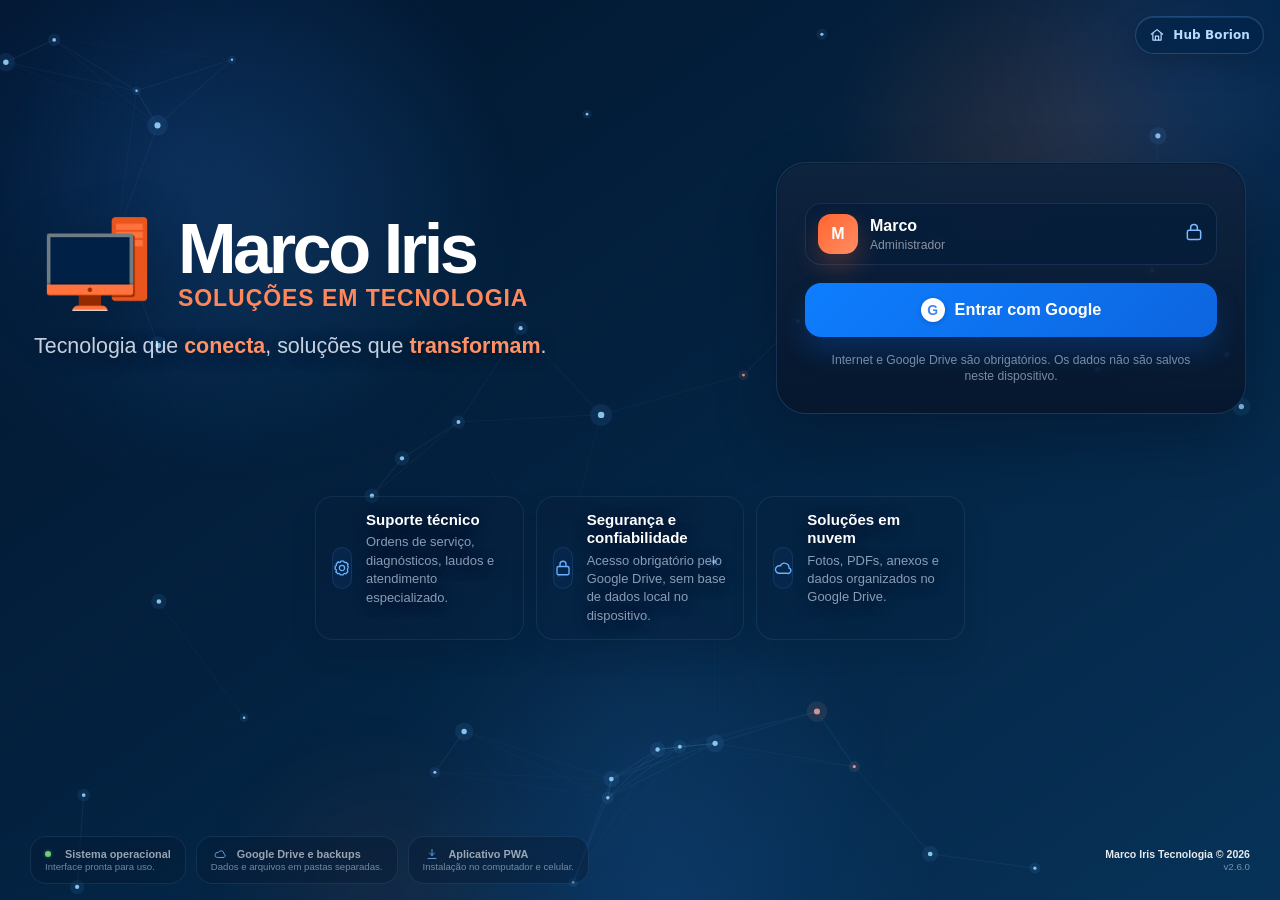
==== commit b89dfb7b: "Add files via upload" ====
--- a/index.html
+++ b/index.html
@@ -9,16 +9,17 @@
   <link rel="manifest" href="manifest.json">
   <link rel="icon" href="icon-192.png">
   <link rel="apple-touch-icon" href="apple-touch-icon.png">
-  <link rel="stylesheet" href="css/app.css?v=2.5.9">
-  <link rel="stylesheet" href="css/mobile-borion.css?v=2.5.9">
-  <link rel="stylesheet" href="css/borion-hub.css?v=2.5.9">
-  <link rel="stylesheet" href="css/pts-completo.css?v=2.5.9">
-  <link rel="stylesheet" href="css/validacao-final.css?v=2.5.9">
-  <link rel="stylesheet" href="css/personalization-v221.css?v=2.5.9">
-  <link rel="stylesheet" href="css/v227-corrections.css?v=2.5.9">
-  <link rel="stylesheet" href="css/v255-marco-review.css?v=2.5.9">
-  <link rel="stylesheet" href="css/v256-final-adjustments.css?v=2.5.9">
-  <link rel="stylesheet" href="css/v259-layout-livre.css?v=2.5.9">
+  <link rel="stylesheet" href="css/app.css?v=2.6.0">
+  <link rel="stylesheet" href="css/mobile-borion.css?v=2.6.0">
+  <link rel="stylesheet" href="css/borion-hub.css?v=2.6.0">
+  <link rel="stylesheet" href="css/pts-completo.css?v=2.6.0">
+  <link rel="stylesheet" href="css/validacao-final.css?v=2.6.0">
+  <link rel="stylesheet" href="css/personalization-v221.css?v=2.6.0">
+  <link rel="stylesheet" href="css/v227-corrections.css?v=2.6.0">
+  <link rel="stylesheet" href="css/v255-marco-review.css?v=2.6.0">
+  <link rel="stylesheet" href="css/v256-final-adjustments.css?v=2.6.0">
+  <link rel="stylesheet" href="css/v259-layout-livre.css?v=2.6.0">
+  <link rel="stylesheet" href="css/v260-layout-unificado.css?v=2.6.0">
 </head>
 <body>
   <div id="root"></div>
@@ -27,27 +28,27 @@
   <div id="confirm-root"></div>
   <input id="json-import" type="file" accept="application/json,.json" hidden>
   <input id="media-import" type="file" accept="*/*" multiple webkitdirectory directory hidden>
-  <script defer src="js/data/initial-data.js?v=2.5.9"></script>
-  <script defer src="js/services/storage.js?v=2.5.9"></script>
-  <script defer src="js/services/identifiers.js?v=2.5.9"></script>
-  <script defer src="js/services/phone.js?v=2.5.9"></script>
-  <script defer src="js/services/money.js?v=2.5.9"></script>
-  <script defer src="js/services/finance-status.js?v=2.5.9"></script>
-  <script defer src="js/services/stock-health.js?v=2.5.9"></script>
-  <script defer src="js/services/google-drive.js?v=2.5.9"></script>
-  <script defer src="js/vendor/qrcode-local.js?v=2.5.9"></script>
-  <script defer src="js/services/pdf.js?v=2.5.9"></script>
-  <script defer src="js/services/borion-interop-source.js?v=2.5.9"></script>
-  <script defer src="js/app.js?v=2.5.9"></script>
-  <script defer src="js/legacy-migration-v253.js?v=2.5.9"></script>
-  <script defer src="js/personalization-v221.js?v=2.5.9"></script>
-  <script defer src="js/pts-completo.js?v=2.5.9"></script>
-  <script defer src="js/mobile-experience.js?v=2.5.9"></script>
-    <script defer src="js/borion-hub.js?v=2.5.9"></script>
-  <script defer src="js/v227-corrections.js?v=2.5.9"></script>
-  <script defer src="js/v255-marco-review.js?v=2.5.9"></script>
-  <script defer src="js/v256-final-adjustments.js?v=2.5.9"></script>
-  <script defer src="js/v259-layout-livre.js?v=2.5.9"></script>
+  <script defer src="js/data/initial-data.js?v=2.6.0"></script>
+  <script defer src="js/services/storage.js?v=2.6.0"></script>
+  <script defer src="js/services/identifiers.js?v=2.6.0"></script>
+  <script defer src="js/services/phone.js?v=2.6.0"></script>
+  <script defer src="js/services/money.js?v=2.6.0"></script>
+  <script defer src="js/services/finance-status.js?v=2.6.0"></script>
+  <script defer src="js/services/stock-health.js?v=2.6.0"></script>
+  <script defer src="js/services/google-drive.js?v=2.6.0"></script>
+  <script defer src="js/vendor/qrcode-local.js?v=2.6.0"></script>
+  <script defer src="js/services/pdf.js?v=2.6.0"></script>
+  <script defer src="js/services/borion-interop-source.js?v=2.6.0"></script>
+  <script defer src="js/app.js?v=2.6.0"></script>
+  <script defer src="js/legacy-migration-v253.js?v=2.6.0"></script>
+  <script defer src="js/personalization-v221.js?v=2.6.0"></script>
+  <script defer src="js/pts-completo.js?v=2.6.0"></script>
+  <script defer src="js/mobile-experience.js?v=2.6.0"></script>
+    <script defer src="js/borion-hub.js?v=2.6.0"></script>
+  <script defer src="js/v227-corrections.js?v=2.6.0"></script>
+  <script defer src="js/v255-marco-review.js?v=2.6.0"></script>
+  <script defer src="js/v256-final-adjustments.js?v=2.6.0"></script>
+  <script defer src="js/v259-layout-livre.js?v=2.6.0"></script>
 <script>window.addEventListener('load',()=>window.MarcoBorionInterop?.start(()=>STATE));</script>
 </body>
 </html>
--- a/css/v259-layout-livre.css
+++ b/css/v259-layout-livre.css
@@ -1,4 +1,4 @@
-/* Marco Iris Tecnologia v2.5.9 — layout livre, editor legível e navegação fixa. */
+/* Marco Iris Tecnologia v2.6.0 — layout livre, editor legível e navegação fixa. */
 
 /* 1) Ações do rodapé lateral perfeitamente alinhadas. */
 .sidebar-quick-actions-v256{
--- a/css/v260-layout-unificado.css
+++ b/css/v260-layout-unificado.css
@@ -0,0 +1,147 @@
+/* Marco Iris Tecnologia v2.6.0 — grade livre e persistente em todos os editores. */
+
+/* A mesma geometria da Visão Geral é aplicada aos formulários e detalhes. */
+#modal-root .modal [data-layout-grid-v256].layout-grid-v256{
+  position:relative!important;
+  display:grid!important;
+  grid-template-columns:repeat(12,minmax(0,1fr))!important;
+  grid-template-rows:repeat(var(--layout-grid-rows-v260,1),22px)!important;
+  grid-auto-flow:row!important;
+  grid-auto-rows:22px!important;
+  column-gap:12px!important;
+  row-gap:6px!important;
+  align-items:stretch!important;
+  width:100%!important;
+  min-width:0!important;
+  min-height:calc(var(--layout-grid-rows-v260,1) * 22px)!important;
+  height:auto!important;
+  overflow:visible!important;
+  padding:12px!important;
+  margin:14px 0!important;
+  box-sizing:border-box!important;
+}
+#modal-root .modal [data-layout-grid-v256] > [data-layout-item-v256]{
+  position:relative!important;
+  left:auto!important;
+  top:auto!important;
+  right:auto!important;
+  bottom:auto!important;
+  grid-column:var(--layout-x-v260,1) / span min(var(--layout-span-v256,6),12)!important;
+  grid-row:var(--layout-y-v260,1) / span var(--layout-rows-v256,8)!important;
+  order:0!important;
+  width:auto!important;
+  min-width:0!important;
+  min-height:0!important;
+  height:auto!important;
+  max-height:none!important;
+  margin:0!important;
+  box-sizing:border-box!important;
+  overflow:auto!important;
+  overscroll-behavior:contain!important;
+}
+#modal-root .modal.layout-editing-v256 [data-layout-grid-v256].layout-grid-v256{
+  min-height:calc(max(var(--layout-grid-rows-v260,42),42) * 22px)!important;
+  outline:2px dashed rgba(82,165,255,.62)!important;
+  outline-offset:4px!important;
+  border-radius:15px!important;
+  background-color:rgba(4,29,58,.26)!important;
+  background-image:
+    linear-gradient(rgba(97,174,255,.105) 1px,transparent 1px),
+    linear-gradient(90deg,rgba(97,174,255,.105) 1px,transparent 1px)!important;
+  background-size:calc((100% - 132px)/12 + 12px) 28px!important;
+  background-position:12px 12px!important;
+}
+#modal-root .modal.layout-editing-v256 [data-layout-item-v256]{
+  padding:38px 12px 14px!important;
+  border:1px dashed rgba(126,184,242,.48)!important;
+  border-radius:12px!important;
+  background:rgba(8,35,66,.88)!important;
+  box-shadow:0 8px 22px rgba(0,10,28,.16)!important;
+  cursor:grab!important;
+}
+#modal-root .modal.layout-editing-v256 [data-layout-item-v256]::before{
+  content:"Arraste"!important;
+  position:absolute!important;
+  left:10px!important;
+  top:8px!important;
+  z-index:4!important;
+  font-size:.69rem!important;
+  font-weight:850!important;
+  letter-spacing:.04em!important;
+  color:#91c9ff!important;
+  pointer-events:none!important;
+}
+#modal-root .modal.layout-editing-v256 [data-layout-item-v256].is-dragging-v260{
+  opacity:.48!important;
+  cursor:grabbing!important;
+}
+#modal-root .modal.layout-editing-v256 [data-layout-item-v256].layout-field-v259,
+#modal-root .modal.layout-editing-v256 [data-layout-item-v256].layout-check-v259{
+  overflow:visible!important;
+}
+#modal-root .modal.layout-editing-v256 [data-layout-item-v256].layout-section-v259{
+  overflow:auto!important;
+}
+.layout-drop-preview-v260{
+  grid-column:var(--layout-preview-x-v260,1) / span var(--layout-preview-span-v260,6)!important;
+  grid-row:var(--layout-preview-y-v260,1) / span var(--layout-preview-rows-v260,8)!important;
+  z-index:50!important;
+  min-width:0!important;
+  min-height:0!important;
+  border:2px dashed rgba(102,210,160,.98)!important;
+  border-radius:13px!important;
+  background:rgba(52,176,124,.17)!important;
+  box-shadow:inset 0 0 0 1px rgba(255,255,255,.06)!important;
+  pointer-events:none!important;
+}
+.layout-drop-preview-v260.is-invalid{
+  border-color:rgba(255,119,119,.98)!important;
+  background:rgba(214,63,76,.18)!important;
+}
+#modal-root .modal.layout-editing-v256 .layout-toolbar-v256{
+  flex:1 1 520px!important;
+}
+#modal-root .modal.layout-editing-v256 .layout-toolbar-v256 small{
+  max-width:none!important;
+}
+
+/* Faturamento hierárquico e controles de rolagem maiores. */
+.revenue-period-tabs-v255{order:0;display:flex!important;gap:7px!important;flex-wrap:wrap!important}
+.revenue-period-tabs-v255 button{min-width:68px!important;min-height:38px!important;font-weight:800!important}
+.revenue-filter-context-v260{margin-top:-8px;color:var(--muted,#9eb7cf);font-size:.76rem;font-weight:700}
+.revenue-chart-v255{
+  scrollbar-width:auto!important;
+  scrollbar-color:rgba(89,169,255,.72) rgba(3,26,53,.72)!important;
+  padding-bottom:5px!important;
+}
+.revenue-chart-v255::-webkit-scrollbar{height:15px!important}
+.revenue-chart-v255::-webkit-scrollbar-track{background:rgba(3,26,53,.72)!important;border-radius:999px!important}
+.revenue-chart-v255::-webkit-scrollbar-thumb{background:rgba(89,169,255,.72)!important;border:3px solid rgba(3,26,53,.72)!important;border-radius:999px!important}
+.revenue-scroll-controls-v260{display:flex;justify-content:flex-end;gap:8px;margin-top:-8px}
+.revenue-scroll-controls-v260 button{
+  width:48px!important;height:40px!important;min-width:48px!important;min-height:40px!important;
+  display:grid!important;place-items:center!important;border:1px solid var(--border,#28507a)!important;
+  border-radius:11px!important;background:rgba(11,47,85,.9)!important;color:#dceeff!important;cursor:pointer!important;
+}
+.revenue-scroll-controls-v260 button:hover{background:rgba(26,91,154,.95)!important;border-color:#4ca3ff!important}
+.revenue-scroll-controls-v260 svg{width:24px!important;height:24px!important;stroke-width:2.4!important}
+
+@media (max-width:900px){
+  #modal-root .modal [data-layout-grid-v256].layout-grid-v256{
+    display:grid!important;
+    grid-template-columns:1fr!important;
+    grid-template-rows:none!important;
+    grid-auto-rows:auto!important;
+    min-height:0!important;
+    padding:8px!important;
+    background-image:none!important;
+  }
+  #modal-root .modal [data-layout-grid-v256] > [data-layout-item-v256]{
+    grid-column:1/-1!important;
+    grid-row:auto!important;
+    min-height:118px!important;
+    overflow:visible!important;
+  }
+  #modal-root .modal.layout-editing-v256 [data-layout-grid-v256].layout-grid-v256{min-height:0!important}
+  .revenue-scroll-controls-v260{justify-content:center}
+}
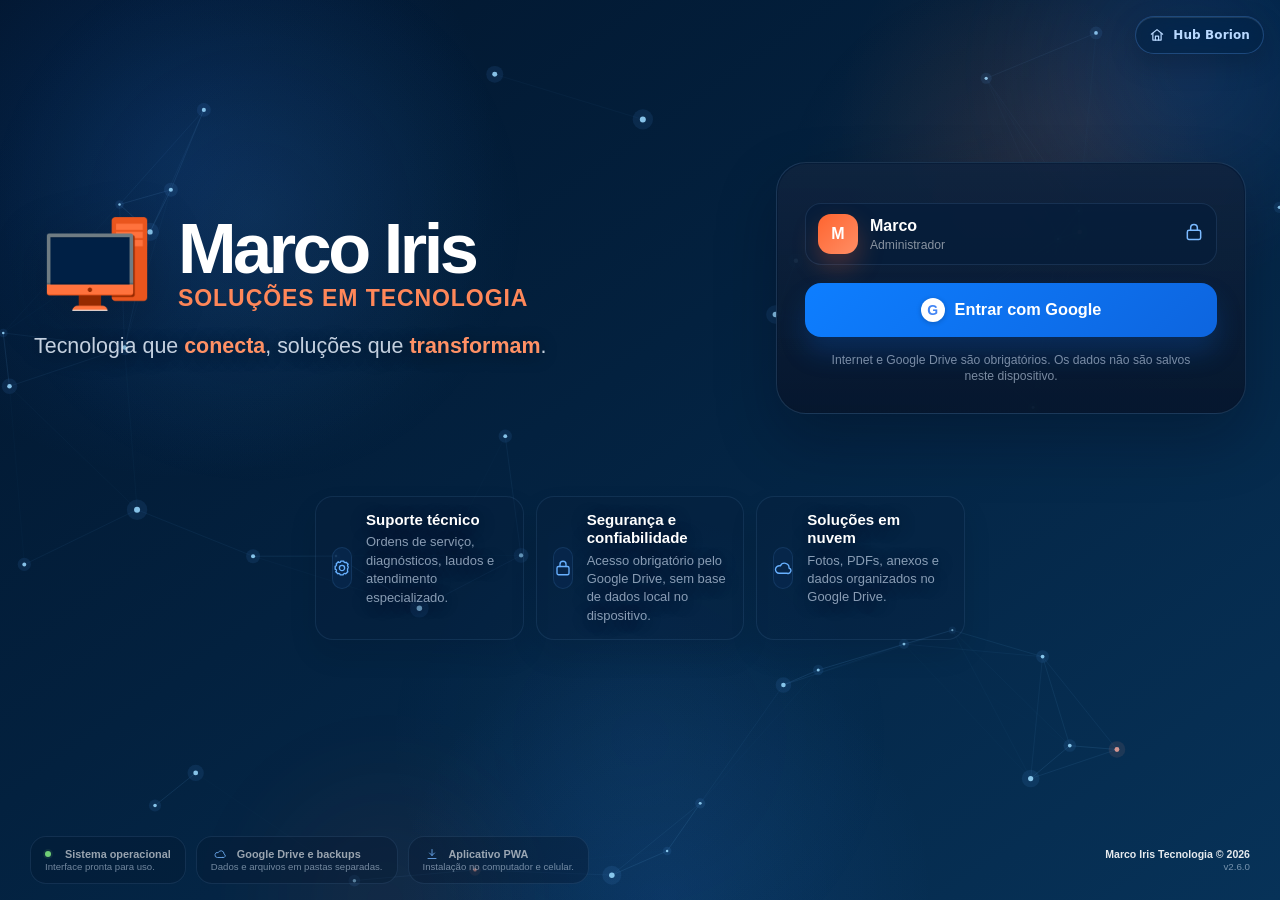
==== commit c4349736: "Add files via upload" ====
--- a/index.html
+++ b/index.html
@@ -17,9 +17,9 @@
   <link rel="stylesheet" href="css/personalization-v221.css?v=2.6.0">
   <link rel="stylesheet" href="css/v227-corrections.css?v=2.6.0">
   <link rel="stylesheet" href="css/v255-marco-review.css?v=2.6.0">
-  <link rel="stylesheet" href="css/v256-final-adjustments.css?v=2.6.0">
-  <link rel="stylesheet" href="css/v259-layout-livre.css?v=2.6.0">
-  <link rel="stylesheet" href="css/v260-layout-unificado.css?v=2.6.0">
+  <link rel="stylesheet" href="css/v256-final-adjustments.css?v=2.6.0.1">
+  <link rel="stylesheet" href="css/v259-layout-livre.css?v=2.6.0.1">
+  <link rel="stylesheet" href="css/v260-layout-unificado.css?v=2.6.0.1">
 </head>
 <body>
   <div id="root"></div>
@@ -42,12 +42,12 @@
   <script defer src="js/app.js?v=2.6.0"></script>
   <script defer src="js/legacy-migration-v253.js?v=2.6.0"></script>
   <script defer src="js/personalization-v221.js?v=2.6.0"></script>
-  <script defer src="js/pts-completo.js?v=2.6.0"></script>
+  <script defer src="js/pts-completo.js?v=2.6.0.1"></script>
   <script defer src="js/mobile-experience.js?v=2.6.0"></script>
     <script defer src="js/borion-hub.js?v=2.6.0"></script>
   <script defer src="js/v227-corrections.js?v=2.6.0"></script>
   <script defer src="js/v255-marco-review.js?v=2.6.0"></script>
-  <script defer src="js/v256-final-adjustments.js?v=2.6.0"></script>
+  <script defer src="js/v256-final-adjustments.js?v=2.6.0.1"></script>
   <script defer src="js/v259-layout-livre.js?v=2.6.0"></script>
 <script>window.addEventListener('load',()=>window.MarcoBorionInterop?.start(()=>STATE));</script>
 </body>
--- a/css/v256-final-adjustments.css
+++ b/css/v256-final-adjustments.css
@@ -71,8 +71,8 @@
 .layout-toolbar-v256 small{max-width:320px;color:var(--modal-muted,#aac0d6);font-size:.7rem}
 .layout-grid-v256{position:relative}
 .layout-editing-v256 .layout-grid-v256{display:grid!important;grid-template-columns:repeat(12,minmax(0,1fr))!important;grid-auto-flow:dense!important;grid-auto-rows:22px!important;gap:10px!important;outline:2px dashed rgba(82,165,255,.42)!important;outline-offset:5px!important;border-radius:13px!important;margin:10px 0!important;padding:7px!important}
-.layout-editing-v256 [data-layout-item-v256]{position:relative!important;grid-column:span min(var(--layout-span-v256,6),12)!important;grid-row:span var(--layout-rows-v256,5)!important;min-width:0!important;min-height:88px!important;overflow:auto!important;margin:0!important;padding:34px 10px 10px!important;border:1px dashed rgba(126,184,242,.38)!important;border-radius:12px!important;background:rgba(8,35,66,.76)!important;cursor:grab!important}
-.layout-editing-v256 [data-layout-item-v256]::before{content:"Arraste";position:absolute;left:9px;top:7px;font-size:.68rem;font-weight:850;letter-spacing:.04em;color:#91c9ff;pointer-events:none}
+.layout-editing-v256 [data-layout-item-v256]{position:relative!important;grid-column:span min(var(--layout-span-v256,6),12)!important;grid-row:span var(--layout-rows-v256,5)!important;min-width:0!important;min-height:88px!important;overflow:auto!important;margin:0!important;padding:10px 10px 10px!important;border:1px dashed rgba(126,184,242,.38)!important;border-radius:12px!important;background:rgba(8,35,66,.76)!important;cursor:grab!important}
+.layout-editing-v256 [data-layout-item-v256]::before{content:none!important;display:none!important}
 .layout-editing-v256 [data-layout-item-v256]:active{cursor:grabbing!important}
 .layout-editing-v256 [data-layout-item-v256]>.layout-resize-handle-v256{display:block!important}
 
--- a/css/v259-layout-livre.css
+++ b/css/v259-layout-livre.css
@@ -163,7 +163,7 @@
   height:auto!important;
   max-height:none!important;
   margin:0!important;
-  padding:38px 12px 14px!important;
+  padding:10px 12px 12px!important;
   box-sizing:border-box!important;
 }
 .layout-editing-v256 [data-layout-item-v256].layout-field-v259,
--- a/css/v260-layout-unificado.css
+++ b/css/v260-layout-unificado.css
@@ -52,7 +52,7 @@
   background-position:12px 12px!important;
 }
 #modal-root .modal.layout-editing-v256 [data-layout-item-v256]{
-  padding:38px 12px 14px!important;
+  padding:10px 12px 12px!important;
   border:1px dashed rgba(126,184,242,.48)!important;
   border-radius:12px!important;
   background:rgba(8,35,66,.88)!important;
@@ -60,16 +60,8 @@
   cursor:grab!important;
 }
 #modal-root .modal.layout-editing-v256 [data-layout-item-v256]::before{
-  content:"Arraste"!important;
-  position:absolute!important;
-  left:10px!important;
-  top:8px!important;
-  z-index:4!important;
-  font-size:.69rem!important;
-  font-weight:850!important;
-  letter-spacing:.04em!important;
-  color:#91c9ff!important;
-  pointer-events:none!important;
+  content:none!important;
+  display:none!important;
 }
 #modal-root .modal.layout-editing-v256 [data-layout-item-v256].is-dragging-v260{
   opacity:.48!important;
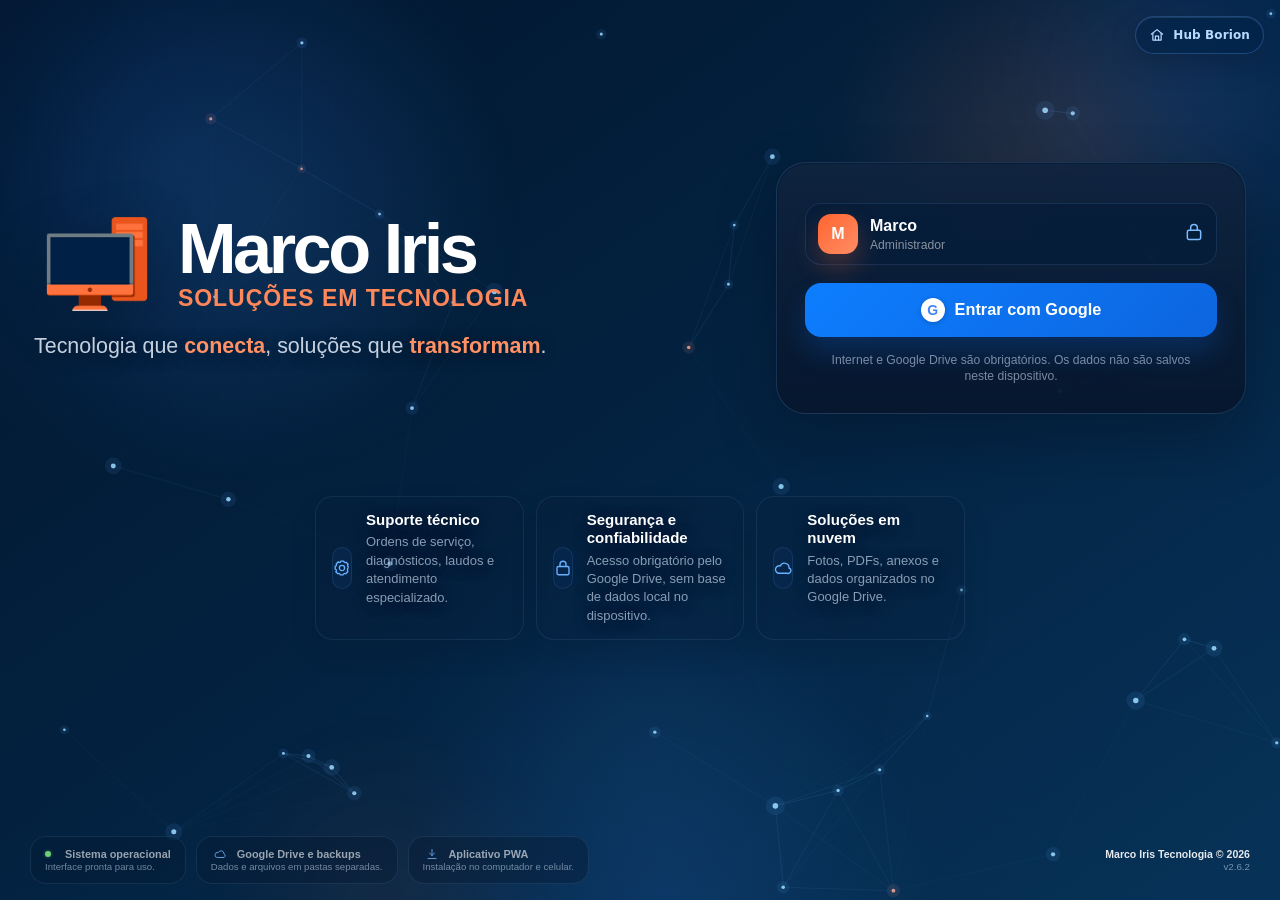
==== commit ec7712ad: "Add files via upload" ====
--- a/index.html
+++ b/index.html
@@ -9,17 +9,17 @@
   <link rel="manifest" href="manifest.json">
   <link rel="icon" href="icon-192.png">
   <link rel="apple-touch-icon" href="apple-touch-icon.png">
-  <link rel="stylesheet" href="css/app.css?v=2.6.0">
-  <link rel="stylesheet" href="css/mobile-borion.css?v=2.6.0">
-  <link rel="stylesheet" href="css/borion-hub.css?v=2.6.0">
-  <link rel="stylesheet" href="css/pts-completo.css?v=2.6.0">
-  <link rel="stylesheet" href="css/validacao-final.css?v=2.6.0">
-  <link rel="stylesheet" href="css/personalization-v221.css?v=2.6.0">
-  <link rel="stylesheet" href="css/v227-corrections.css?v=2.6.0">
-  <link rel="stylesheet" href="css/v255-marco-review.css?v=2.6.0">
-  <link rel="stylesheet" href="css/v256-final-adjustments.css?v=2.6.0.1">
-  <link rel="stylesheet" href="css/v259-layout-livre.css?v=2.6.0.1">
-  <link rel="stylesheet" href="css/v260-layout-unificado.css?v=2.6.0.1">
+  <link rel="stylesheet" href="css/app.css?v=2.6.2">
+  <link rel="stylesheet" href="css/mobile-borion.css?v=2.6.2">
+  <link rel="stylesheet" href="css/borion-hub.css?v=2.6.2">
+  <link rel="stylesheet" href="css/pts-completo.css?v=2.6.2">
+  <link rel="stylesheet" href="css/validacao-final.css?v=2.6.2">
+  <link rel="stylesheet" href="css/personalization-v221.css?v=2.6.2">
+  <link rel="stylesheet" href="css/v227-corrections.css?v=2.6.2">
+  <link rel="stylesheet" href="css/v255-marco-review.css?v=2.6.2">
+  <link rel="stylesheet" href="css/v256-final-adjustments.css?v=2.6.2">
+  <link rel="stylesheet" href="css/v259-layout-livre.css?v=2.6.2">
+  <link rel="stylesheet" href="css/v260-layout-unificado.css?v=2.6.2">
 </head>
 <body>
   <div id="root"></div>
@@ -28,27 +28,27 @@
   <div id="confirm-root"></div>
   <input id="json-import" type="file" accept="application/json,.json" hidden>
   <input id="media-import" type="file" accept="*/*" multiple webkitdirectory directory hidden>
-  <script defer src="js/data/initial-data.js?v=2.6.0"></script>
-  <script defer src="js/services/storage.js?v=2.6.0"></script>
-  <script defer src="js/services/identifiers.js?v=2.6.0"></script>
-  <script defer src="js/services/phone.js?v=2.6.0"></script>
-  <script defer src="js/services/money.js?v=2.6.0"></script>
-  <script defer src="js/services/finance-status.js?v=2.6.0"></script>
-  <script defer src="js/services/stock-health.js?v=2.6.0"></script>
-  <script defer src="js/services/google-drive.js?v=2.6.0"></script>
-  <script defer src="js/vendor/qrcode-local.js?v=2.6.0"></script>
-  <script defer src="js/services/pdf.js?v=2.6.0"></script>
-  <script defer src="js/services/borion-interop-source.js?v=2.6.0"></script>
-  <script defer src="js/app.js?v=2.6.0"></script>
-  <script defer src="js/legacy-migration-v253.js?v=2.6.0"></script>
-  <script defer src="js/personalization-v221.js?v=2.6.0"></script>
-  <script defer src="js/pts-completo.js?v=2.6.0.1"></script>
-  <script defer src="js/mobile-experience.js?v=2.6.0"></script>
-    <script defer src="js/borion-hub.js?v=2.6.0"></script>
-  <script defer src="js/v227-corrections.js?v=2.6.0"></script>
-  <script defer src="js/v255-marco-review.js?v=2.6.0"></script>
-  <script defer src="js/v256-final-adjustments.js?v=2.6.0.1"></script>
-  <script defer src="js/v259-layout-livre.js?v=2.6.0"></script>
+  <script defer src="js/data/initial-data.js?v=2.6.2"></script>
+  <script defer src="js/services/storage.js?v=2.6.2"></script>
+  <script defer src="js/services/identifiers.js?v=2.6.2"></script>
+  <script defer src="js/services/phone.js?v=2.6.2"></script>
+  <script defer src="js/services/money.js?v=2.6.2"></script>
+  <script defer src="js/services/finance-status.js?v=2.6.2"></script>
+  <script defer src="js/services/stock-health.js?v=2.6.2"></script>
+  <script defer src="js/services/google-drive.js?v=2.6.2"></script>
+  <script defer src="js/vendor/qrcode-local.js?v=2.6.2"></script>
+  <script defer src="js/services/pdf.js?v=2.6.2"></script>
+  <script defer src="js/services/borion-interop-source.js?v=2.6.2"></script>
+  <script defer src="js/app.js?v=2.6.2"></script>
+  <script defer src="js/legacy-migration-v253.js?v=2.6.2"></script>
+  <script defer src="js/personalization-v221.js?v=2.6.2"></script>
+  <script defer src="js/pts-completo.js?v=2.6.2"></script>
+  <script defer src="js/mobile-experience.js?v=2.6.2"></script>
+    <script defer src="js/borion-hub.js?v=2.6.2"></script>
+  <script defer src="js/v227-corrections.js?v=2.6.2"></script>
+  <script defer src="js/v255-marco-review.js?v=2.6.2"></script>
+  <script defer src="js/v256-final-adjustments.js?v=2.6.2"></script>
+  <script defer src="js/v259-layout-livre.js?v=2.6.2"></script>
 <script>window.addEventListener('load',()=>window.MarcoBorionInterop?.start(()=>STATE));</script>
 </body>
 </html>
--- a/css/personalization-v221.css
+++ b/css/personalization-v221.css
@@ -2,7 +2,7 @@
 .personalization-hub-v221{overflow:hidden}.personalization-cards-v221{display:grid;grid-template-columns:repeat(2,minmax(0,1fr));gap:12px}.personalization-cards-v221 article{display:grid;grid-template-columns:auto minmax(0,1fr) auto;align-items:center;gap:13px;padding:15px;border:1px solid rgba(126,184,242,.15);border-radius:17px;background:linear-gradient(145deg,rgba(11,40,75,.94),rgba(6,27,54,.94))}.personalization-cards-v221 article strong,.personalization-cards-v221 article small{display:block}.personalization-cards-v221 article small{margin-top:4px;color:#839bb5;line-height:1.35}.personalization-cards-v221 .kpi-icon{width:42px;height:42px}.settings-v221>.settings-grid{margin-top:18px}
 /* 2.2.6 — min-width fixo em item flex estourava a largura do modal em telas estreitas. */
 .osv-template-picker-v221{display:grid;gap:4px;flex:1 1 240px;min-width:0;max-width:100%;margin-left:auto}.osv-template-picker-v221 span{font-size:.66rem;color:#86a5c5;text-transform:uppercase;letter-spacing:.05em;font-weight:800}.osv-template-picker-v221 select{width:100%;min-width:0;max-width:100%;min-height:38px;border:1px solid rgba(126,184,242,.17);border-radius:10px;background:#092b52;color:#eef7ff;padding:7px 10px}.osv-custom-layout-surface-v221{position:relative;max-width:100%;margin-top:14px;border-radius:18px}.osv-custom-layout-surface-v221.show-grid{background-image:linear-gradient(rgba(105,171,242,.055) 1px,transparent 1px),linear-gradient(90deg,rgba(105,171,242,.055) 1px,transparent 1px);background-size:var(--layout-grid) var(--layout-grid)}.osv-custom-layout-surface-v221>[data-osv-component]{box-sizing:border-box}.osv-custom-layout-surface-v221.responsive-flow{display:grid;grid-template-columns:repeat(2,minmax(0,1fr));gap:14px;position:relative}.osv-custom-layout-surface-v221.responsive-flow>[data-osv-component]{position:static!important;width:auto!important;height:auto!important;left:auto!important;top:auto!important;overflow:visible!important}.osv-custom-layout-surface-v221 .osv-form-actions{margin:0!important}.client-search-row .btn.compact,.add-new-type-button{white-space:nowrap;min-height:42px}.inline-add-button{min-height:42px;align-self:end}.equipment-type-field .inline-add-row .inline-add-button{align-self:stretch}
-.layout-editor-v221,.pdf-editor-v221{display:grid;gap:12px;min-height:72vh}.layout-toolbar-v221,.pdf-editor-toolbar-v221{display:flex;align-items:center;gap:8px;flex-wrap:wrap;padding:10px;border:1px solid rgba(126,184,242,.14);border-radius:15px;background:rgba(5,27,53,.9)}.layout-toolbar-v221 .active,.pdf-editor-toolbar-v221 .active{box-shadow:inset 0 0 0 1px rgba(78,158,245,.6);background:rgba(28,105,194,.26)}.segmented-v221{display:flex;border:1px solid rgba(126,184,242,.16);border-radius:11px;overflow:hidden}.segmented-v221 button{border:0;background:rgba(8,34,65,.9);color:#9cb7d2;padding:8px 12px}.segmented-v221 button.active{background:#176ac2;color:#fff}.layout-workspace-v221{display:grid;grid-template-columns:minmax(0,1fr) 270px;gap:14px;min-height:620px}.layout-canvas-scroll-v221,.pdf-page-scroll-v221{overflow:auto;border:1px solid rgba(126,184,242,.13);border-radius:17px;background:#031a34;padding:18px}.layout-canvas-v221{position:relative;min-height:700px;margin:0 auto;background:linear-gradient(180deg,#082846,#061f39);box-shadow:0 18px 48px rgba(0,0,0,.35);border:1px solid rgba(131,195,255,.18);transform-origin:top center}.layout-canvas-v221.show-grid{background-image:linear-gradient(rgba(123,184,244,.08) 1px,transparent 1px),linear-gradient(90deg,rgba(123,184,244,.08) 1px,transparent 1px),linear-gradient(180deg,#082846,#061f39);background-size:var(--layout-grid) var(--layout-grid),var(--layout-grid) var(--layout-grid),100% 100%}.layout-component-v221{position:absolute;border:1px solid rgba(96,162,230,.36);border-radius:13px;background:linear-gradient(145deg,rgba(13,56,100,.96),rgba(8,38,72,.96));box-shadow:0 8px 20px rgba(0,9,22,.24);overflow:visible;user-select:none;touch-action:none;transition:border-color .12s ease,box-shadow .12s ease}.layout-component-v221:hover{border-color:rgba(102,181,255,.7)}.layout-component-v221.selected{border:2px solid #4fa5ff;box-shadow:0 0 0 2px rgba(79,165,255,.18),0 10px 28px rgba(0,8,22,.36)}.layout-component-v221.locked{border-style:dashed;opacity:.88}.layout-component-drag-v221{position:absolute;inset:0 0 auto 0;min-height:34px;display:flex;align-items:center;gap:8px;padding:7px 10px;border-radius:11px 11px 0 0;background:rgba(4,26,51,.88);cursor:grab;z-index:2}.layout-component-drag-v221:active{cursor:grabbing}.layout-component-drag-v221 strong{font-size:.76rem}.layout-component-drag-v221 small{margin-left:auto;color:#7e9dbd;font-size:.61rem}.layout-component-drag-v221 span,.layout-component-drag-v221 b{font-size:.56rem;text-transform:uppercase;border-radius:999px;padding:3px 6px;background:rgba(255,100,47,.2);color:#ffb08e}.layout-component-drag-v221 b{background:rgba(126,184,242,.16);color:#a8caed}.layout-demo-field-v221{position:absolute;inset:40px 8px 8px;display:grid;align-content:start;gap:6px;overflow:hidden}.layout-demo-field-v221 label{font-size:.63rem;color:#9bb7d4}.demo-input-v221{height:32px;border:1px solid rgba(126,184,242,.2);border-radius:9px;background:rgba(2,19,38,.65)}.demo-lines-v221{height:calc(100% - 24px);min-height:34px;border-radius:9px;background:repeating-linear-gradient(180deg,rgba(126,184,242,.12),rgba(126,184,242,.12) 1px,transparent 1px,transparent 15px)}.resize-handle-v221{position:absolute;width:12px;height:12px;border-radius:50%;background:#e8f5ff;border:2px solid #247bcf;z-index:8}.resize-handle-v221.e{right:-7px;top:50%;transform:translateY(-50%);cursor:ew-resize}.resize-handle-v221.w{left:-7px;top:50%;transform:translateY(-50%);cursor:ew-resize}.resize-handle-v221.n{top:-7px;left:50%;transform:translateX(-50%);cursor:ns-resize}.resize-handle-v221.s{bottom:-7px;left:50%;transform:translateX(-50%);cursor:ns-resize}.resize-handle-v221.ne{right:-7px;top:-7px;cursor:nesw-resize}.resize-handle-v221.nw{left:-7px;top:-7px;cursor:nwse-resize}.resize-handle-v221.se{right:-7px;bottom:-7px;cursor:nwse-resize}.resize-handle-v221.sw{left:-7px;bottom:-7px;cursor:nesw-resize}.layout-guide-v221{position:absolute;z-index:100;pointer-events:none;background:#ff6b35;box-shadow:0 0 8px rgba(255,107,53,.6)}.layout-guide-v221.vertical{top:0;bottom:0;width:1px}.layout-guide-v221.horizontal{left:0;right:0;height:1px}.layout-canvas-v221.preview-mode .layout-component-v221{border-color:transparent;box-shadow:none}.layout-canvas-v221.preview-mode .layout-component-drag-v221{display:none}.layout-canvas-v221.preview-mode .layout-demo-field-v221{inset:8px}.layout-properties-v221,.pdf-properties-v221,.pdf-components-panel-v221{border:1px solid rgba(126,184,242,.14);border-radius:17px;background:rgba(5,28,55,.94);padding:14px;overflow:auto}.layout-properties-v221 h3,.pdf-properties-v221 h3,.pdf-components-panel-v221 h3{margin:0 0 12px}.property-grid-v221{display:grid;grid-template-columns:1fr 1fr;gap:9px}.property-grid-v221 label{display:grid;gap:5px;font-size:.68rem;color:#8ca9c7}.property-grid-v221 input,.property-grid-v221 select,.layout-properties-v221 select,.pdf-properties-v221 select{width:100%;border:1px solid rgba(126,184,242,.18);border-radius:9px;background:#082744;color:#eff7ff;padding:8px}.layout-properties-v221 .full,.pdf-properties-v221 .full{width:100%;margin-top:8px}.editor-footer-v221{display:flex;align-items:center;justify-content:space-between;gap:12px;flex-wrap:wrap;padding:12px;border-top:1px solid rgba(126,184,242,.14)}.editor-footer-v221>div{display:flex;gap:8px}
+.layout-editor-v221,.pdf-editor-v221{display:grid;gap:12px;min-height:72vh}.layout-toolbar-v221,.pdf-editor-toolbar-v221{display:flex;align-items:center;gap:8px;flex-wrap:wrap;padding:10px;border:1px solid rgba(126,184,242,.14);border-radius:15px;background:rgba(5,27,53,.9)}.layout-toolbar-v221 .active,.pdf-editor-toolbar-v221 .active{box-shadow:inset 0 0 0 1px rgba(78,158,245,.6);background:rgba(28,105,194,.26)}.segmented-v221{display:flex;border:1px solid rgba(126,184,242,.16);border-radius:11px;overflow:hidden}.segmented-v221 button{border:0;background:rgba(8,34,65,.9);color:#9cb7d2;padding:8px 12px}.segmented-v221 button.active{background:#176ac2;color:#fff}.layout-workspace-v221{display:grid;grid-template-columns:minmax(0,1fr) 270px;gap:14px;min-height:620px}.layout-canvas-scroll-v221,.pdf-page-scroll-v221{overflow:auto;border:1px solid rgba(126,184,242,.13);border-radius:17px;background:#031a34;padding:18px}.layout-canvas-v221{position:relative;min-height:700px;margin:0 auto;background:linear-gradient(180deg,#082846,#061f39);box-shadow:0 18px 48px rgba(0,0,0,.35);border:1px solid rgba(131,195,255,.18);transform-origin:top center}.layout-canvas-v221.show-grid{background-image:linear-gradient(rgba(123,184,244,.08) 1px,transparent 1px),linear-gradient(90deg,rgba(123,184,244,.08) 1px,transparent 1px),linear-gradient(180deg,#082846,#061f39);background-size:var(--layout-grid) var(--layout-grid),var(--layout-grid) var(--layout-grid),100% 100%}.layout-component-v221{position:absolute;border:1px solid rgba(96,162,230,.36);border-radius:13px;background:linear-gradient(145deg,rgba(13,56,100,.96),rgba(8,38,72,.96));box-shadow:0 8px 20px rgba(0,9,22,.24);overflow:visible;user-select:none;touch-action:none;transition:border-color .12s ease,box-shadow .12s ease}.layout-component-v221:hover{border-color:rgba(102,181,255,.7)}.layout-component-v221.selected{border:2px solid #4fa5ff;box-shadow:0 0 0 2px rgba(79,165,255,.18),0 10px 28px rgba(0,8,22,.36)}.layout-component-v221.locked{border-style:dashed;opacity:.88}.layout-component-drag-v221{position:absolute;inset:0 0 auto 0;min-height:20px;display:flex;align-items:center;gap:5px;padding:3px 7px;border-radius:11px 11px 0 0;background:rgba(4,26,51,.92);cursor:grab;z-index:2}.layout-component-drag-v221:active{cursor:grabbing}.layout-component-drag-v221 strong{font-size:.66rem;line-height:1.05}.layout-component-drag-v221 small{margin-left:auto;color:#7e9dbd;font-size:.52rem;line-height:1.05}.layout-component-drag-v221 span,.layout-component-drag-v221 b{font-size:.48rem;text-transform:uppercase;border-radius:999px;padding:2px 4px;background:rgba(255,100,47,.2);color:#ffb08e}.layout-component-drag-v221 b{background:rgba(126,184,242,.16);color:#a8caed}.layout-demo-field-v221{position:absolute;inset:22px 7px 5px;display:grid;align-content:start;gap:3px;overflow:hidden}.layout-demo-field-v221 label,.layout-demo-field-v221>div:first-child{font-size:.58rem;color:#9bb7d4;line-height:1.1}.demo-input-v221{height:26px;border:1px solid rgba(126,184,242,.2);border-radius:8px;background:rgba(2,19,38,.65)}.demo-lines-v221{height:calc(100% - 14px);min-height:22px;border-radius:8px;background:repeating-linear-gradient(180deg,rgba(126,184,242,.12),rgba(126,184,242,.12) 1px,transparent 1px,transparent 14px)}.resize-handle-v221{position:absolute;width:12px;height:12px;border-radius:50%;background:#e8f5ff;border:2px solid #247bcf;z-index:8}.resize-handle-v221.e{right:-7px;top:50%;transform:translateY(-50%);cursor:ew-resize}.resize-handle-v221.w{left:-7px;top:50%;transform:translateY(-50%);cursor:ew-resize}.resize-handle-v221.n{top:-7px;left:50%;transform:translateX(-50%);cursor:ns-resize}.resize-handle-v221.s{bottom:-7px;left:50%;transform:translateX(-50%);cursor:ns-resize}.resize-handle-v221.ne{right:-7px;top:-7px;cursor:nesw-resize}.resize-handle-v221.nw{left:-7px;top:-7px;cursor:nwse-resize}.resize-handle-v221.se{right:-7px;bottom:-7px;cursor:nwse-resize}.resize-handle-v221.sw{left:-7px;bottom:-7px;cursor:nesw-resize}.layout-guide-v221{position:absolute;z-index:100;pointer-events:none;background:#ff6b35;box-shadow:0 0 8px rgba(255,107,53,.6)}.layout-guide-v221.vertical{top:0;bottom:0;width:1px}.layout-guide-v221.horizontal{left:0;right:0;height:1px}.layout-canvas-v221.preview-mode .layout-component-v221{border-color:transparent;box-shadow:none}.layout-canvas-v221.preview-mode .layout-component-drag-v221{display:none}.layout-canvas-v221.preview-mode .layout-demo-field-v221{inset:8px}.layout-properties-v221,.pdf-properties-v221,.pdf-components-panel-v221{border:1px solid rgba(126,184,242,.14);border-radius:17px;background:rgba(5,28,55,.94);padding:14px;overflow:auto}.layout-properties-v221 h3,.pdf-properties-v221 h3,.pdf-components-panel-v221 h3{margin:0 0 12px}.property-grid-v221{display:grid;grid-template-columns:1fr 1fr;gap:9px}.property-grid-v221 label{display:grid;gap:5px;font-size:.68rem;color:#8ca9c7}.property-grid-v221 input,.property-grid-v221 select,.layout-properties-v221 select,.pdf-properties-v221 select{width:100%;border:1px solid rgba(126,184,242,.18);border-radius:9px;background:#082744;color:#eff7ff;padding:8px}.layout-properties-v221 .full,.pdf-properties-v221 .full{width:100%;margin-top:8px}.editor-footer-v221{display:flex;align-items:center;justify-content:space-between;gap:12px;flex-wrap:wrap;padding:12px;border-top:1px solid rgba(126,184,242,.14)}.editor-footer-v221>div{display:flex;gap:8px}
 .variable-toolbar-v221{display:flex;gap:7px;flex-wrap:wrap;margin:12px 0}.pdf-template-manager-v221{display:grid;gap:16px}.pdf-template-list-v221{display:grid;grid-template-columns:repeat(auto-fill,minmax(310px,1fr));gap:14px}.pdf-template-card-v221{display:grid;grid-template-columns:92px minmax(0,1fr);gap:14px;padding:15px;border:1px solid rgba(126,184,242,.14);border-radius:18px;background:linear-gradient(145deg,rgba(12,43,79,.96),rgba(6,27,54,.96))}.pdf-template-card-v221.default{box-shadow:inset 0 0 0 1px rgba(58,171,111,.5)}.pdf-template-card-v221 h3{margin:1px 0 7px}.pdf-template-card-v221 p,.pdf-template-card-v221 small{margin:0;color:#829bb5}.pdf-template-thumb-v221{display:grid;place-items:center}.thumb-page-v221{width:74px;height:98px;border-radius:6px;background:#fff;color:#12304f;display:grid;place-items:center;align-content:center;box-shadow:0 8px 18px rgba(0,0,0,.25)}.thumb-page-v221 strong{font-size:1.2rem}.thumb-page-v221 span{font-size:.55rem;margin-top:6px}.pdf-template-actions-v221{grid-column:1/-1;display:flex;gap:7px;flex-wrap:wrap}
 .pdf-editor-shell-v221{display:grid;grid-template-columns:190px minmax(0,1fr) 280px;gap:12px;min-height:650px}.pdf-components-panel-v221{display:grid;align-content:start;gap:7px}.pdf-components-panel-v221 button{border:1px solid rgba(126,184,242,.14);border-radius:10px;background:rgba(10,48,86,.9);color:#dceeff;padding:9px;text-align:left}.pdf-components-panel-v221 button:hover{background:rgba(21,83,145,.9)}.pdf-page-work-v221{min-width:0}.pdf-page-tabs-v221{display:flex;gap:6px;overflow:auto;padding:0 0 8px}.pdf-page-tabs-v221 button{border:1px solid rgba(126,184,242,.14);border-radius:10px;background:#082744;color:#9cb6cf;padding:8px 11px;white-space:nowrap}.pdf-page-tabs-v221 button.active{background:#176ac2;color:#fff}.pdf-page-canvas-v221{position:relative;margin:0 auto;background:#fff;box-shadow:0 20px 55px rgba(0,0,0,.42);overflow:hidden;touch-action:none}.pdf-component-v221{position:absolute;border:1px dashed rgba(30,104,176,.45);color:#15314c;overflow:hidden;touch-action:none;user-select:none}.pdf-component-v221.selected{outline:2px solid #2e86de;outline-offset:1px}.pdf-component-v221.locked{border-style:dotted;opacity:.9}.pdf-component-content-v221{width:100%;height:100%;display:flex;align-items:flex-start;overflow:hidden}.pdf-component-content-v221>span{display:block;width:100%;white-space:pre-wrap;line-height:1.25}.pdf-component-content-v221 img{width:100%;height:100%;object-fit:contain}.preview-line-v221{width:100%;border-top:2px solid #2d72b8;margin-top:50%}.preview-rect-v221{width:100%;height:100%;border:1px solid #2d72b8}.preview-table-v221{display:grid;width:100%;gap:3px;margin-top:6px}.preview-table-v221 i{height:8px;background:repeating-linear-gradient(90deg,#d7e2ee,#d7e2ee 32%,#fff 32%,#fff 34%)}.preview-photos-v221{display:grid;grid-template-columns:1fr 1fr;gap:3px;width:100%;height:80%;margin-top:4px}.preview-photos-v221 i{background:#dbe5ee}.image-placeholder-v221{display:grid;place-items:center;width:100%;height:100%;background:#e4ebf2;color:#5c7287}.pdf-layer-actions-v221{display:flex;flex-wrap:wrap;gap:7px;margin-top:12px}.pdf-preview-v221 iframe{width:100%;height:72vh;border:0;border-radius:14px;background:#fff}
 @media(max-width:1100px){.layout-workspace-v221{grid-template-columns:1fr}.layout-properties-v221{max-height:none}.pdf-editor-shell-v221{grid-template-columns:150px minmax(0,1fr)}.pdf-properties-v221{grid-column:1/-1}.personalization-cards-v221{grid-template-columns:1fr}}
--- a/css/v256-final-adjustments.css
+++ b/css/v256-final-adjustments.css
@@ -70,8 +70,8 @@
 .layout-toolbar-v256{display:flex;align-items:center;gap:7px;flex-wrap:wrap;margin-left:6px}
 .layout-toolbar-v256 small{max-width:320px;color:var(--modal-muted,#aac0d6);font-size:.7rem}
 .layout-grid-v256{position:relative}
-.layout-editing-v256 .layout-grid-v256{display:grid!important;grid-template-columns:repeat(12,minmax(0,1fr))!important;grid-auto-flow:dense!important;grid-auto-rows:22px!important;gap:10px!important;outline:2px dashed rgba(82,165,255,.42)!important;outline-offset:5px!important;border-radius:13px!important;margin:10px 0!important;padding:7px!important}
-.layout-editing-v256 [data-layout-item-v256]{position:relative!important;grid-column:span min(var(--layout-span-v256,6),12)!important;grid-row:span var(--layout-rows-v256,5)!important;min-width:0!important;min-height:88px!important;overflow:auto!important;margin:0!important;padding:10px 10px 10px!important;border:1px dashed rgba(126,184,242,.38)!important;border-radius:12px!important;background:rgba(8,35,66,.76)!important;cursor:grab!important}
+.layout-editing-v256 .layout-grid-v256{display:grid!important;grid-template-columns:repeat(12,minmax(0,1fr))!important;grid-auto-flow:dense!important;grid-auto-rows:22px!important;gap:8px!important;outline:2px dashed rgba(82,165,255,.42)!important;outline-offset:5px!important;border-radius:13px!important;margin:10px 0!important;padding:6px!important}
+.layout-editing-v256 [data-layout-item-v256]{position:relative!important;grid-column:span min(var(--layout-span-v256,6),12)!important;grid-row:span var(--layout-rows-v256,2)!important;min-width:0!important;min-height:44px!important;overflow:hidden!important;margin:0!important;padding:4px 6px 6px!important;border:1px dashed rgba(126,184,242,.38)!important;border-radius:12px!important;background:rgba(8,35,66,.76)!important;cursor:grab!important}
 .layout-editing-v256 [data-layout-item-v256]::before{content:none!important;display:none!important}
 .layout-editing-v256 [data-layout-item-v256]:active{cursor:grabbing!important}
 .layout-editing-v256 [data-layout-item-v256]>.layout-resize-handle-v256{display:block!important}
@@ -160,3 +160,6 @@
   }
 }
 .catalog-toolbar-v256 .tabs{margin-bottom:0!important}
+
+.layout-editing-v256 [data-layout-item-v256].layout-field-v259,.layout-editing-v256 [data-layout-item-v256].layout-check-v259{overflow:hidden!important}
+.layout-editing-v256 [data-layout-item-v256].layout-section-v259{overflow:auto!important}
--- a/css/v259-layout-livre.css
+++ b/css/v259-layout-livre.css
@@ -147,28 +147,28 @@
   grid-auto-flow:row!important;
   grid-auto-rows:22px!important;
   column-gap:12px!important;
-  row-gap:6px!important;
+  row-gap:4px!important;
   align-items:stretch!important;
   min-height:160px!important;
   height:auto!important;
-  overflow:visible!important;
-  padding:12px!important;
-  margin:14px 0!important;
+  overflow:hidden!important;
+  padding:8px!important;
+  margin:10px 0!important;
 }
 .layout-editing-v256 [data-layout-item-v256]{
   grid-column:span min(var(--layout-span-v256,6),12)!important;
-  grid-row:span var(--layout-rows-v256,6)!important;
+  grid-row:span var(--layout-rows-v256,2)!important;
   min-width:0!important;
   min-height:0!important;
   height:auto!important;
   max-height:none!important;
   margin:0!important;
-  padding:10px 12px 12px!important;
+  padding:4px 6px 6px!important;
   box-sizing:border-box!important;
 }
 .layout-editing-v256 [data-layout-item-v256].layout-field-v259,
 .layout-editing-v256 [data-layout-item-v256].layout-check-v259{
-  overflow:visible!important;
+  overflow:hidden!important;
 }
 .layout-editing-v256 [data-layout-item-v256].layout-section-v259{
   overflow:auto!important;
--- a/css/v260-layout-unificado.css
+++ b/css/v260-layout-unificado.css
@@ -9,15 +9,15 @@
   grid-auto-flow:row!important;
   grid-auto-rows:22px!important;
   column-gap:12px!important;
-  row-gap:6px!important;
+  row-gap:4px!important;
   align-items:stretch!important;
   width:100%!important;
   min-width:0!important;
   min-height:calc(var(--layout-grid-rows-v260,1) * 22px)!important;
   height:auto!important;
-  overflow:visible!important;
-  padding:12px!important;
-  margin:14px 0!important;
+  overflow:hidden!important;
+  padding:8px!important;
+  margin:10px 0!important;
   box-sizing:border-box!important;
 }
 #modal-root .modal [data-layout-grid-v256] > [data-layout-item-v256]{
@@ -27,7 +27,7 @@
   right:auto!important;
   bottom:auto!important;
   grid-column:var(--layout-x-v260,1) / span min(var(--layout-span-v256,6),12)!important;
-  grid-row:var(--layout-y-v260,1) / span var(--layout-rows-v256,8)!important;
+  grid-row:var(--layout-y-v260,1) / span var(--layout-rows-v256,2)!important;
   order:0!important;
   width:auto!important;
   min-width:0!important;
@@ -36,7 +36,7 @@
   max-height:none!important;
   margin:0!important;
   box-sizing:border-box!important;
-  overflow:auto!important;
+  overflow:hidden!important;
   overscroll-behavior:contain!important;
 }
 #modal-root .modal.layout-editing-v256 [data-layout-grid-v256].layout-grid-v256{
@@ -52,7 +52,7 @@
   background-position:12px 12px!important;
 }
 #modal-root .modal.layout-editing-v256 [data-layout-item-v256]{
-  padding:10px 12px 12px!important;
+  padding:4px 6px 6px!important;
   border:1px dashed rgba(126,184,242,.48)!important;
   border-radius:12px!important;
   background:rgba(8,35,66,.88)!important;
@@ -69,7 +69,7 @@
 }
 #modal-root .modal.layout-editing-v256 [data-layout-item-v256].layout-field-v259,
 #modal-root .modal.layout-editing-v256 [data-layout-item-v256].layout-check-v259{
-  overflow:visible!important;
+  overflow:hidden!important;
 }
 #modal-root .modal.layout-editing-v256 [data-layout-item-v256].layout-section-v259{
   overflow:auto!important;
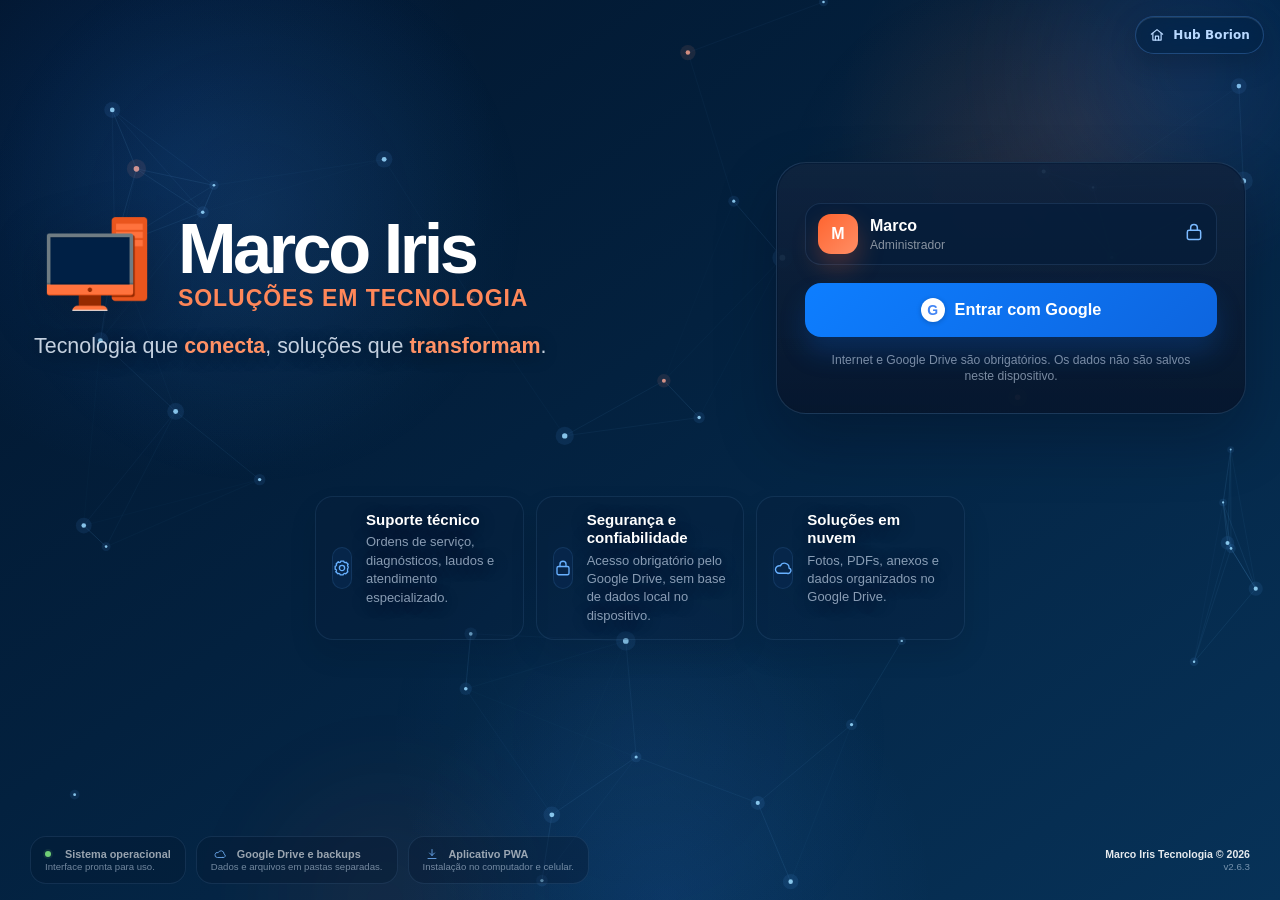
==== commit e847c225: "Add files via upload" ====
--- a/index.html
+++ b/index.html
@@ -9,17 +9,17 @@
   <link rel="manifest" href="manifest.json">
   <link rel="icon" href="icon-192.png">
   <link rel="apple-touch-icon" href="apple-touch-icon.png">
-  <link rel="stylesheet" href="css/app.css?v=2.6.2">
-  <link rel="stylesheet" href="css/mobile-borion.css?v=2.6.2">
-  <link rel="stylesheet" href="css/borion-hub.css?v=2.6.2">
-  <link rel="stylesheet" href="css/pts-completo.css?v=2.6.2">
-  <link rel="stylesheet" href="css/validacao-final.css?v=2.6.2">
-  <link rel="stylesheet" href="css/personalization-v221.css?v=2.6.2">
-  <link rel="stylesheet" href="css/v227-corrections.css?v=2.6.2">
-  <link rel="stylesheet" href="css/v255-marco-review.css?v=2.6.2">
-  <link rel="stylesheet" href="css/v256-final-adjustments.css?v=2.6.2">
-  <link rel="stylesheet" href="css/v259-layout-livre.css?v=2.6.2">
-  <link rel="stylesheet" href="css/v260-layout-unificado.css?v=2.6.2">
+  <link rel="stylesheet" href="css/app.css?v=2.6.3">
+  <link rel="stylesheet" href="css/mobile-borion.css?v=2.6.3">
+  <link rel="stylesheet" href="css/borion-hub.css?v=2.6.3">
+  <link rel="stylesheet" href="css/pts-completo.css?v=2.6.3">
+  <link rel="stylesheet" href="css/validacao-final.css?v=2.6.3">
+  <link rel="stylesheet" href="css/personalization-v221.css?v=2.6.3">
+  <link rel="stylesheet" href="css/v227-corrections.css?v=2.6.3">
+  <link rel="stylesheet" href="css/v255-marco-review.css?v=2.6.3">
+  <link rel="stylesheet" href="css/v256-final-adjustments.css?v=2.6.3">
+  <link rel="stylesheet" href="css/v259-layout-livre.css?v=2.6.3">
+  <link rel="stylesheet" href="css/v260-layout-unificado.css?v=2.6.3">
 </head>
 <body>
   <div id="root"></div>
@@ -28,27 +28,27 @@
   <div id="confirm-root"></div>
   <input id="json-import" type="file" accept="application/json,.json" hidden>
   <input id="media-import" type="file" accept="*/*" multiple webkitdirectory directory hidden>
-  <script defer src="js/data/initial-data.js?v=2.6.2"></script>
-  <script defer src="js/services/storage.js?v=2.6.2"></script>
-  <script defer src="js/services/identifiers.js?v=2.6.2"></script>
-  <script defer src="js/services/phone.js?v=2.6.2"></script>
-  <script defer src="js/services/money.js?v=2.6.2"></script>
-  <script defer src="js/services/finance-status.js?v=2.6.2"></script>
-  <script defer src="js/services/stock-health.js?v=2.6.2"></script>
-  <script defer src="js/services/google-drive.js?v=2.6.2"></script>
-  <script defer src="js/vendor/qrcode-local.js?v=2.6.2"></script>
-  <script defer src="js/services/pdf.js?v=2.6.2"></script>
-  <script defer src="js/services/borion-interop-source.js?v=2.6.2"></script>
-  <script defer src="js/app.js?v=2.6.2"></script>
-  <script defer src="js/legacy-migration-v253.js?v=2.6.2"></script>
-  <script defer src="js/personalization-v221.js?v=2.6.2"></script>
-  <script defer src="js/pts-completo.js?v=2.6.2"></script>
-  <script defer src="js/mobile-experience.js?v=2.6.2"></script>
-    <script defer src="js/borion-hub.js?v=2.6.2"></script>
-  <script defer src="js/v227-corrections.js?v=2.6.2"></script>
-  <script defer src="js/v255-marco-review.js?v=2.6.2"></script>
-  <script defer src="js/v256-final-adjustments.js?v=2.6.2"></script>
-  <script defer src="js/v259-layout-livre.js?v=2.6.2"></script>
+  <script defer src="js/data/initial-data.js?v=2.6.3"></script>
+  <script defer src="js/services/storage.js?v=2.6.3"></script>
+  <script defer src="js/services/identifiers.js?v=2.6.3"></script>
+  <script defer src="js/services/phone.js?v=2.6.3"></script>
+  <script defer src="js/services/money.js?v=2.6.3"></script>
+  <script defer src="js/services/finance-status.js?v=2.6.3"></script>
+  <script defer src="js/services/stock-health.js?v=2.6.3"></script>
+  <script defer src="js/services/google-drive.js?v=2.6.3"></script>
+  <script defer src="js/vendor/qrcode-local.js?v=2.6.3"></script>
+  <script defer src="js/services/pdf.js?v=2.6.3"></script>
+  <script defer src="js/services/borion-interop-source.js?v=2.6.3"></script>
+  <script defer src="js/app.js?v=2.6.3"></script>
+  <script defer src="js/legacy-migration-v253.js?v=2.6.3"></script>
+  <script defer src="js/personalization-v221.js?v=2.6.3"></script>
+  <script defer src="js/pts-completo.js?v=2.6.3"></script>
+  <script defer src="js/mobile-experience.js?v=2.6.3"></script>
+    <script defer src="js/borion-hub.js?v=2.6.3"></script>
+  <script defer src="js/v227-corrections.js?v=2.6.3"></script>
+  <script defer src="js/v255-marco-review.js?v=2.6.3"></script>
+  <script defer src="js/v256-final-adjustments.js?v=2.6.3"></script>
+  <script defer src="js/v259-layout-livre.js?v=2.6.3"></script>
 <script>window.addEventListener('load',()=>window.MarcoBorionInterop?.start(()=>STATE));</script>
 </body>
 </html>
--- a/css/v256-final-adjustments.css
+++ b/css/v256-final-adjustments.css
@@ -71,7 +71,7 @@
 .layout-toolbar-v256 small{max-width:320px;color:var(--modal-muted,#aac0d6);font-size:.7rem}
 .layout-grid-v256{position:relative}
 .layout-editing-v256 .layout-grid-v256{display:grid!important;grid-template-columns:repeat(12,minmax(0,1fr))!important;grid-auto-flow:dense!important;grid-auto-rows:22px!important;gap:8px!important;outline:2px dashed rgba(82,165,255,.42)!important;outline-offset:5px!important;border-radius:13px!important;margin:10px 0!important;padding:6px!important}
-.layout-editing-v256 [data-layout-item-v256]{position:relative!important;grid-column:span min(var(--layout-span-v256,6),12)!important;grid-row:span var(--layout-rows-v256,2)!important;min-width:0!important;min-height:44px!important;overflow:hidden!important;margin:0!important;padding:4px 6px 6px!important;border:1px dashed rgba(126,184,242,.38)!important;border-radius:12px!important;background:rgba(8,35,66,.76)!important;cursor:grab!important}
+.layout-editing-v256 [data-layout-item-v256]{position:relative!important;grid-column:span min(var(--layout-span-v256,6),12)!important;grid-row:span var(--layout-rows-v256,5)!important;min-width:0!important;min-height:44px!important;overflow:hidden!important;margin:0!important;padding:4px 6px 6px!important;border:1px dashed rgba(126,184,242,.38)!important;border-radius:12px!important;background:rgba(8,35,66,.76)!important;cursor:grab!important}
 .layout-editing-v256 [data-layout-item-v256]::before{content:none!important;display:none!important}
 .layout-editing-v256 [data-layout-item-v256]:active{cursor:grabbing!important}
 .layout-editing-v256 [data-layout-item-v256]>.layout-resize-handle-v256{display:block!important}
--- a/css/v259-layout-livre.css
+++ b/css/v259-layout-livre.css
@@ -1,4 +1,4 @@
-/* Marco Iris Tecnologia v2.6.0 — layout livre, editor legível e navegação fixa. */
+/* Marco Iris Tecnologia v2.6.2 — layout livre, editor legível e navegação fixa. */
 
 /* 1) Ações do rodapé lateral perfeitamente alinhadas. */
 .sidebar-quick-actions-v256{
@@ -157,7 +157,7 @@
 }
 .layout-editing-v256 [data-layout-item-v256]{
   grid-column:span min(var(--layout-span-v256,6),12)!important;
-  grid-row:span var(--layout-rows-v256,2)!important;
+  grid-row:span var(--layout-rows-v256,6)!important;
   min-width:0!important;
   min-height:0!important;
   height:auto!important;
--- a/css/v260-layout-unificado.css
+++ b/css/v260-layout-unificado.css
@@ -1,4 +1,4 @@
-/* Marco Iris Tecnologia v2.6.0 — grade livre e persistente em todos os editores. */
+/* Marco Iris Tecnologia v2.6.2 — grade livre e persistente em todos os editores. */
 
 /* A mesma geometria da Visão Geral é aplicada aos formulários e detalhes. */
 #modal-root .modal [data-layout-grid-v256].layout-grid-v256{
@@ -27,7 +27,7 @@
   right:auto!important;
   bottom:auto!important;
   grid-column:var(--layout-x-v260,1) / span min(var(--layout-span-v256,6),12)!important;
-  grid-row:var(--layout-y-v260,1) / span var(--layout-rows-v256,2)!important;
+  grid-row:var(--layout-y-v260,1) / span var(--layout-rows-v256,8)!important;
   order:0!important;
   width:auto!important;
   min-width:0!important;
